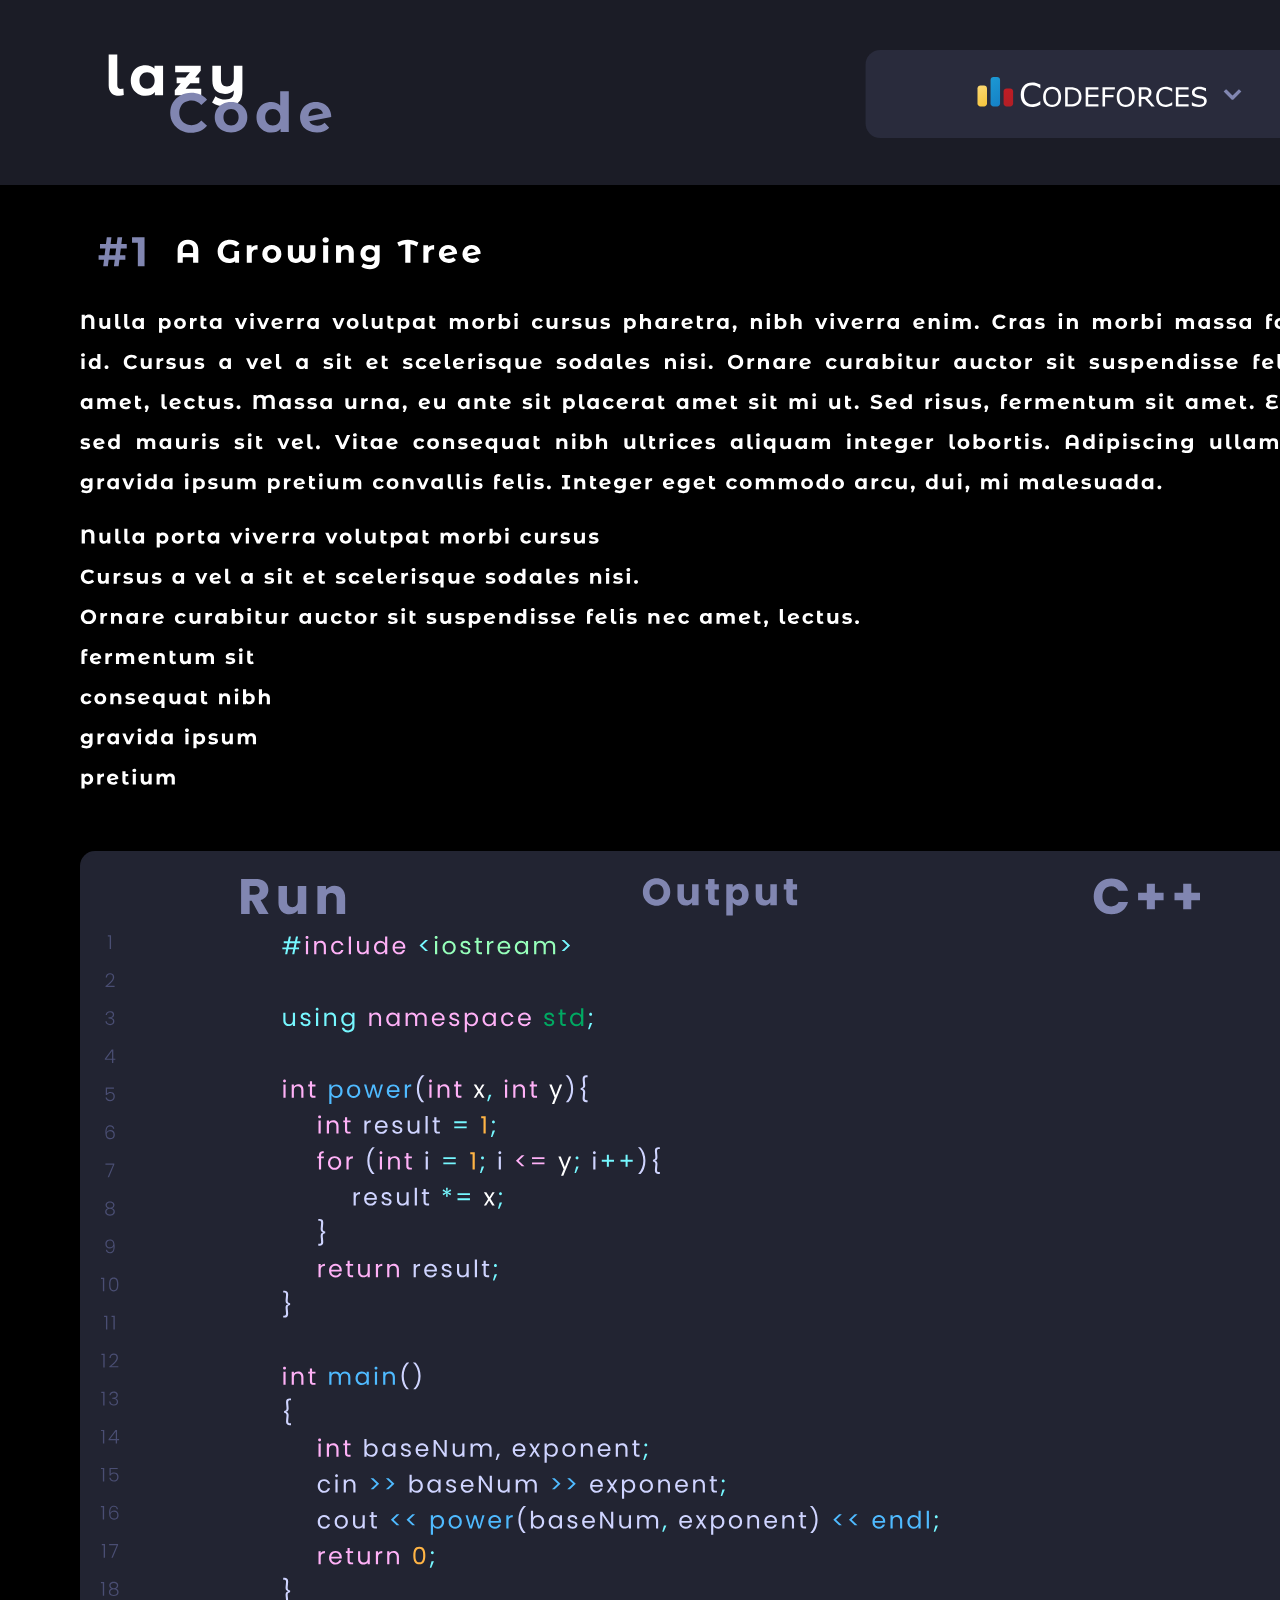
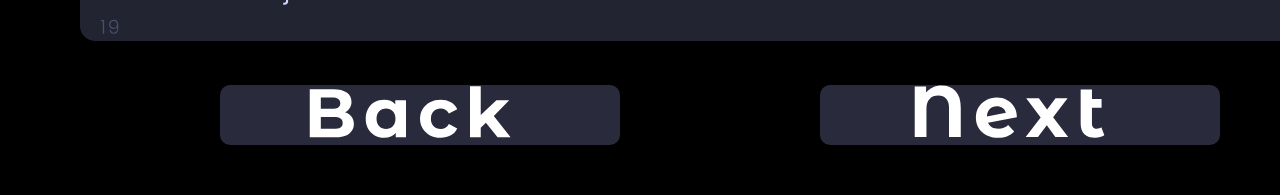
==== index.html @ 6b898abe "Solution page made" ====
<!DOCTYPE html>
<html lang="en">
<head>
    <meta charset="UTF-8">
    <meta http-equiv="X-UA-Compatible" content="IE=edge">
    <meta name="viewport" content="width=device-width, initial-scale=1.0">
    <link rel="stylesheet" href="Styles/index.css">
    <title>lazyCode</title>
</head>
<body>
    <div class="rectangle11">
        <svg class="logo" width="243" height="86" viewBox="0 0 243 86" fill="none" xmlns="http://www.w3.org/2000/svg">
            <path d="M11.9 45.48C8.26 45.48 5.42 44.52 3.38 42.6C1.34 40.64 0.32 37.88 0.32 34.32V0.479997H9.68V33.78C9.68 35.14 10.02 36.2 10.7 36.96C11.42 37.68 12.42 38.04 13.7 38.04C14.18 38.04 14.66 37.98 15.14 37.86C15.66 37.74 16.06 37.6 16.34 37.44L16.76 44.7C15.2 45.22 13.58 45.48 11.9 45.48ZM59.5292 12.72V45H50.5892V41.28C48.2692 44.08 44.9092 45.48 40.5092 45.48C37.4692 45.48 34.7092 44.8 32.2292 43.44C29.7892 42.08 27.8692 40.14 26.4692 37.62C25.0692 35.1 24.3692 32.18 24.3692 28.86C24.3692 25.54 25.0692 22.62 26.4692 20.1C27.8692 17.58 29.7892 15.64 32.2292 14.28C34.7092 12.92 37.4692 12.24 40.5092 12.24C44.6292 12.24 47.8492 13.54 50.1692 16.14V12.72H59.5292ZM42.1292 37.8C44.4892 37.8 46.4492 37 48.0092 35.4C49.5692 33.76 50.3492 31.58 50.3492 28.86C50.3492 26.14 49.5692 23.98 48.0092 22.38C46.4492 20.74 44.4892 19.92 42.1292 19.92C39.7292 19.92 37.7492 20.74 36.1892 22.38C34.6292 23.98 33.8492 26.14 33.8492 28.86C33.8492 31.58 34.6292 33.76 36.1892 35.4C37.7492 37 39.7292 37.8 42.1292 37.8ZM101.075 37.8V45H72.275V39.36L78.695 31.8H74.315V25.56H83.975L88.715 19.92H72.695V12.72H100.535V18.36L94.415 25.62H98.975V31.86H89.135L84.095 37.8H101.075ZM145.879 12.72V39.6C145.879 45.52 144.379 49.92 141.379 52.8C138.379 55.68 134.019 57.12 128.299 57.12C125.259 57.12 122.379 56.74 119.659 55.98C116.979 55.22 114.719 54.12 112.879 52.68L116.599 45.96C117.959 47.08 119.619 47.96 121.579 48.6C123.539 49.24 125.519 49.56 127.519 49.56C130.639 49.56 132.919 48.84 134.359 47.4C135.799 45.96 136.519 43.76 136.519 40.8V39.72C135.319 40.92 133.899 41.84 132.259 42.48C130.619 43.12 128.859 43.44 126.979 43.44C122.739 43.44 119.379 42.24 116.899 39.84C114.419 37.4 113.179 33.76 113.179 28.92V12.72H122.539V27.54C122.539 32.78 124.719 35.4 129.079 35.4C131.319 35.4 133.119 34.68 134.479 33.24C135.839 31.76 136.519 29.58 136.519 26.7V12.72H145.879Z" fill="white"/>
            <path d="M90.0566 85.72C85.7766 85.72 81.8966 84.8 78.4166 82.96C74.9766 81.08 72.2566 78.5 70.2566 75.22C68.2966 71.9 67.3166 68.16 67.3166 64C67.3166 59.84 68.2966 56.12 70.2566 52.84C72.2566 49.52 74.9766 46.94 78.4166 45.1C81.8966 43.22 85.7966 42.28 90.1166 42.28C93.7566 42.28 97.0366 42.92 99.9566 44.2C102.917 45.48 105.397 47.32 107.397 49.72L101.157 55.48C98.3166 52.2 94.7966 50.56 90.5966 50.56C87.9966 50.56 85.6766 51.14 83.6366 52.3C81.5966 53.42 79.9966 55 78.8366 57.04C77.7166 59.08 77.1566 61.4 77.1566 64C77.1566 66.6 77.7166 68.92 78.8366 70.96C79.9966 73 81.5966 74.6 83.6366 75.76C85.6766 76.88 87.9966 77.44 90.5966 77.44C94.7966 77.44 98.3166 75.78 101.157 72.46L107.397 78.22C105.397 80.66 102.917 82.52 99.9566 83.8C96.9966 85.08 93.6966 85.72 90.0566 85.72ZM133.547 85.48C130.147 85.48 127.087 84.78 124.367 83.38C121.687 81.94 119.587 79.96 118.067 77.44C116.547 74.92 115.787 72.06 115.787 68.86C115.787 65.66 116.547 62.8 118.067 60.28C119.587 57.76 121.687 55.8 124.367 54.4C127.087 52.96 130.147 52.24 133.547 52.24C136.947 52.24 139.987 52.96 142.667 54.4C145.347 55.8 147.447 57.76 148.967 60.28C150.487 62.8 151.247 65.66 151.247 68.86C151.247 72.06 150.487 74.92 148.967 77.44C147.447 79.96 145.347 81.94 142.667 83.38C139.987 84.78 136.947 85.48 133.547 85.48ZM133.547 77.8C135.947 77.8 137.907 77 139.427 75.4C140.987 73.76 141.767 71.58 141.767 68.86C141.767 66.14 140.987 63.98 139.427 62.38C137.907 60.74 135.947 59.92 133.547 59.92C131.147 59.92 129.167 60.74 127.607 62.38C126.047 63.98 125.267 66.14 125.267 68.86C125.267 71.58 126.047 73.76 127.607 75.4C129.167 77 131.147 77.8 133.547 77.8ZM196.384 40.48V85H187.444V81.28C185.124 84.08 181.764 85.48 177.364 85.48C174.324 85.48 171.564 84.8 169.084 83.44C166.644 82.08 164.724 80.14 163.324 77.62C161.924 75.1 161.224 72.18 161.224 68.86C161.224 65.54 161.924 62.62 163.324 60.1C164.724 57.58 166.644 55.64 169.084 54.28C171.564 52.92 174.324 52.24 177.364 52.24C181.484 52.24 184.704 53.54 187.024 56.14V40.48H196.384ZM178.984 77.8C181.344 77.8 183.304 77 184.864 75.4C186.424 73.76 187.204 71.58 187.204 68.86C187.204 66.14 186.424 63.98 184.864 62.38C183.304 60.74 181.344 59.92 178.984 59.92C176.584 59.92 174.604 60.74 173.044 62.38C171.484 63.98 170.704 66.14 170.704 68.86C170.704 71.58 171.484 73.76 173.044 75.4C174.604 77 176.584 77.8 178.984 77.8ZM227.307 77.98C228.987 77.98 230.467 77.74 231.747 77.26C233.067 76.74 234.287 75.94 235.407 74.86L240.387 80.26C237.347 83.74 232.907 85.48 227.067 85.48C223.427 85.48 220.207 84.78 217.407 83.38C214.607 81.94 212.447 79.96 210.927 77.44C209.407 74.92 208.647 72.06 208.647 68.86C208.647 65.7 209.387 62.86 210.867 60.34C212.387 57.78 214.447 55.8 217.047 54.4C219.687 52.96 222.647 52.24 225.927 52.24C229.007 52.24 231.807 52.9 234.327 54.22C236.847 55.5 238.847 57.38 240.327 59.86C241.847 62.3 242.607 65.2 242.607 68.56L218.727 73.18C219.407 74.78 220.467 75.98 221.907 76.78C223.387 77.58 225.187 77.98 227.307 77.98ZM225.927 59.32C223.567 59.32 221.647 60.08 220.167 61.6C218.687 63.12 217.907 65.22 217.827 67.9L233.547 64.84C233.107 63.16 232.207 61.82 230.847 60.82C229.487 59.82 227.847 59.32 225.927 59.32Z" fill="#8186B1"/>
            </svg>

        <svg class="btn" width="500" height="90" viewBox="0 0 500 90" fill="none" xmlns="http://www.w3.org/2000/svg">
            <rect width="500" height="90" rx="15" fill="#292B3C"/>
            </svg>

 <div class="GROUP24">
    <svg class="group24" width="308" height="35" viewBox="0 0 308 35" fill="none" xmlns="http://www.w3.org/2000/svg">
        <path d="M0 13.307C0 11.4017 1.5446 9.85706 3.44997 9.85706H7.63922C9.54458 9.85706 11.0892 11.4017 11.0892 13.307V31.0497C11.0892 32.9551 9.54458 34.4997 7.63922 34.4997H3.44997C1.5446 34.4997 0 32.9551 0 31.0497V13.307Z" fill="url(#paint0_linear)"/>
        <path d="M15.2291 3.44997C15.2291 1.5446 16.7737 0 18.6791 0H22.8683C24.7737 0 26.3183 1.5446 26.3183 3.44997V31.0497C26.3183 32.9551 24.7737 34.4997 22.8683 34.4997H18.6791C16.7737 34.4997 15.2291 32.9551 15.2291 31.0497V3.44997Z" fill="url(#paint1_linear)"/>
        <path d="M30.4583 17.0034C30.4583 15.0981 32.0029 13.5535 33.9082 13.5535H38.0975C40.0028 13.5535 41.5474 15.0981 41.5474 17.0034V31.0497C41.5474 32.9551 40.0028 34.4997 38.0975 34.4997H33.9082C32.0029 34.4997 30.4583 32.9551 30.4583 31.0497V17.0034Z" fill="url(#paint2_linear)"/>
        <path d="M73.3152 32.4984C72.6358 32.7949 72.0181 33.0728 71.4622 33.3323C70.9187 33.5917 70.2022 33.8635 69.3127 34.1476C68.5592 34.3823 67.7377 34.58 66.8482 34.7406C65.9711 34.9135 65.0014 35 63.939 35C61.9377 35 60.1156 34.722 58.4726 34.1661C56.842 33.5979 55.4213 32.7146 54.2107 31.5163C53.0248 30.3427 52.0983 28.8542 51.4312 27.0506C50.7641 25.2346 50.4305 23.1284 50.4305 20.7318C50.4305 18.4588 50.7517 16.4266 51.3941 14.6354C52.0365 12.8441 52.963 11.3309 54.1736 10.0955C55.3472 8.89723 56.7617 7.98308 58.417 7.35306C60.0847 6.72303 61.9316 6.40802 63.9575 6.40802C65.4399 6.40802 66.9162 6.58714 68.3862 6.94539C69.8686 7.30364 71.5116 7.93367 73.3152 8.83546V13.19H73.0373C71.5178 11.9176 70.0107 10.9911 68.5159 10.4105C67.0212 9.82991 65.4214 9.53961 63.7166 9.53961C62.3207 9.53961 61.0606 9.76815 59.9365 10.2252C58.8247 10.6699 57.8302 11.3679 56.9531 12.3191C56.1008 13.2456 55.4337 14.4192 54.9519 15.8398C54.4825 17.2481 54.2477 18.8788 54.2477 20.7318C54.2477 22.6713 54.5072 24.339 55.026 25.7349C55.5572 27.1309 56.2366 28.2674 57.0643 29.1445C57.9291 30.0586 58.9359 30.738 60.0847 31.1828C61.2459 31.6151 62.4689 31.8313 63.7537 31.8313C65.5202 31.8313 67.1756 31.5287 68.7198 30.9233C70.2639 30.318 71.7093 29.4101 73.0558 28.1994H73.3152V32.4984Z" fill="white"/>
        <path d="M94.6585 14.5175C95.5783 15.5282 96.2808 16.7663 96.7659 18.2319C97.2612 19.6975 97.5088 21.3601 97.5088 23.2199C97.5088 25.0796 97.2561 26.7473 96.7508 28.223C96.2555 29.6886 95.5581 30.9116 94.6585 31.892C93.7287 32.9128 92.627 33.681 91.3534 34.1964C90.09 34.7119 88.6447 34.9697 87.0174 34.9697C85.4305 34.9697 83.9852 34.7069 82.6813 34.1813C81.3876 33.6557 80.2859 32.8926 79.3763 31.892C78.4666 30.8913 77.7641 29.6633 77.2689 28.2078C76.7837 26.7524 76.5411 25.0897 76.5411 23.2199C76.5411 21.3803 76.7837 19.7329 77.2689 18.2774C77.754 16.8118 78.4615 15.5585 79.3914 14.5175C80.2809 13.5269 81.3826 12.7689 82.6965 12.2433C84.0206 11.7177 85.4609 11.4549 87.0174 11.4549C88.6346 11.4549 90.085 11.7228 91.3686 12.2585C92.6623 12.7841 93.759 13.5371 94.6585 14.5175ZM94.3856 23.2199C94.3856 20.2888 93.7287 18.0298 92.4147 16.4429C91.1008 14.846 89.3067 14.0475 87.0326 14.0475C84.7382 14.0475 82.934 14.846 81.6201 16.4429C80.3162 18.0298 79.6643 20.2888 79.6643 23.2199C79.6643 26.1813 80.3314 28.4504 81.6656 30.0272C82.9997 31.5938 84.7887 32.3771 87.0326 32.3771C89.2764 32.3771 91.0603 31.5938 92.3844 30.0272C93.7186 28.4504 94.3856 26.1813 94.3856 23.2199Z" fill="white"/>
        <path d="M121.342 23.235C121.342 25.2868 120.892 27.1466 119.993 28.8143C119.103 30.482 117.916 31.7757 116.43 32.6955C115.399 33.3323 114.247 33.7921 112.973 34.0752C111.71 34.3582 110.042 34.4997 107.97 34.4997H102.269V11.9249H107.909C110.113 11.9249 111.861 12.0867 113.155 12.4101C114.459 12.7234 115.56 13.158 116.46 13.7139C117.996 14.6741 119.194 15.9527 120.053 17.5497C120.912 19.1466 121.342 21.0417 121.342 23.235ZM118.204 23.1896C118.204 21.4208 117.895 19.9299 117.279 18.7171C116.662 17.5042 115.742 16.549 114.519 15.8516C113.63 15.3463 112.685 14.9976 111.684 14.8055C110.684 14.6034 109.486 14.5023 108.091 14.5023H105.271V31.9223H108.091C109.537 31.9223 110.795 31.8162 111.866 31.6039C112.948 31.3917 113.938 30.9975 114.838 30.4214C115.96 29.7037 116.799 28.7587 117.355 27.5862C117.921 26.4138 118.204 24.9482 118.204 23.1896Z" fill="white"/>
        <path d="M141.066 34.4997H126.193V11.9249H141.066V14.5933H129.195V20.779H141.066V23.4473H129.195V31.8313H141.066V34.4997Z" fill="white"/>
        <path d="M160.26 14.5933H148.844V20.9609H158.653V23.6292H148.844V34.4997H145.842V11.9249H160.26V14.5933Z" fill="white"/>
        <path d="M180.53 14.5175C181.45 15.5282 182.153 16.7663 182.638 18.2319C183.133 19.6975 183.381 21.3601 183.381 23.2199C183.381 25.0796 183.128 26.7473 182.623 28.223C182.127 29.6886 181.43 30.9116 180.53 31.892C179.601 32.9128 178.499 33.681 177.225 34.1964C175.962 34.7119 174.517 34.9697 172.889 34.9697C171.302 34.9697 169.857 34.7069 168.553 34.1813C167.259 33.6557 166.158 32.8926 165.248 31.892C164.338 30.8913 163.636 29.6633 163.141 28.2078C162.656 26.7524 162.413 25.0897 162.413 23.2199C162.413 21.3803 162.656 19.7329 163.141 18.2774C163.626 16.8118 164.333 15.5585 165.263 14.5175C166.153 13.5269 167.254 12.7689 168.568 12.2433C169.892 11.7177 171.333 11.4549 172.889 11.4549C174.506 11.4549 175.957 11.7228 177.24 12.2585C178.534 12.7841 179.631 13.5371 180.53 14.5175ZM180.258 23.2199C180.258 20.2888 179.601 18.0298 178.287 16.4429C176.973 14.846 175.179 14.0475 172.904 14.0475C170.61 14.0475 168.806 14.846 167.492 16.4429C166.188 18.0298 165.536 20.2888 165.536 23.2199C165.536 26.1813 166.203 28.4504 167.537 30.0272C168.872 31.5938 170.661 32.3771 172.904 32.3771C175.148 32.3771 176.932 31.5938 178.256 30.0272C179.59 28.4504 180.258 26.1813 180.258 23.2199Z" fill="white"/>
        <path d="M206.82 34.4997H202.923L195.373 25.5244H191.143V34.4997H188.141V11.9249H194.463C195.828 11.9249 196.965 12.0159 197.875 12.1978C198.784 12.3697 199.603 12.683 200.331 13.1378C201.149 13.6533 201.786 14.3052 202.241 15.0936C202.706 15.8719 202.938 16.8624 202.938 18.0651C202.938 19.6924 202.529 21.0569 201.71 22.1586C200.892 23.2502 199.765 24.0739 198.329 24.6299L206.82 34.4997ZM199.8 18.2774C199.8 17.6305 199.684 17.0595 199.451 16.5642C199.229 16.0588 198.855 15.6343 198.329 15.2907C197.895 14.9976 197.379 14.7954 196.783 14.6842C196.187 14.563 195.484 14.5023 194.676 14.5023H191.143V23.0228H194.175C195.125 23.0228 195.954 22.9419 196.662 22.7802C197.369 22.6084 197.971 22.2951 198.466 21.8402C198.921 21.4157 199.254 20.9306 199.466 20.3848C199.689 19.8289 199.8 19.1264 199.8 18.2774Z" fill="white"/>
        <path d="M227.166 32.8623C226.61 33.1048 226.104 33.3323 225.65 33.5445C225.205 33.7568 224.619 33.9791 223.891 34.2116C223.274 34.4036 222.602 34.5654 221.874 34.6968C221.157 34.8383 220.363 34.909 219.494 34.909C217.857 34.909 216.366 34.6816 215.022 34.2268C213.688 33.7618 212.525 33.0392 211.535 32.0587C210.564 31.0985 209.806 29.8806 209.26 28.4049C208.715 26.9192 208.442 25.1959 208.442 23.235C208.442 21.3753 208.705 19.7126 209.23 18.2471C209.756 16.7815 210.514 15.5434 211.504 14.5326C212.465 13.5522 213.622 12.8043 214.976 12.2888C216.341 11.7733 217.852 11.5156 219.509 11.5156C220.722 11.5156 221.93 11.6621 223.133 11.9553C224.346 12.2484 225.69 12.7638 227.166 13.5017V17.0645H226.938C225.695 16.0235 224.462 15.2654 223.239 14.7904C222.016 14.3153 220.707 14.0778 219.312 14.0778C218.17 14.0778 217.139 14.2648 216.219 14.6388C215.31 15.0026 214.496 15.5737 213.778 16.3519C213.081 17.11 212.535 18.0702 212.141 19.2325C211.757 20.3848 211.565 21.7189 211.565 23.235C211.565 24.8219 211.777 26.1864 212.202 27.3285C212.636 28.4706 213.192 29.4005 213.869 30.1181C214.577 30.8661 215.401 31.422 216.341 31.7858C217.291 32.1396 218.291 32.3165 219.343 32.3165C220.788 32.3165 222.142 32.0688 223.406 31.5736C224.669 31.0783 225.852 30.3354 226.953 29.3449H227.166V32.8623Z" fill="white"/>
        <path d="M246.284 34.4997H231.411V11.9249H246.284V14.5933H234.413V20.779H246.284V23.4473H234.413V31.8313H246.284V34.4997Z" fill="white"/>
        <path d="M267.464 28.0562C267.464 28.9356 267.256 29.8048 266.842 30.6639C266.438 31.5231 265.867 32.2508 265.129 32.8471C264.32 33.494 263.375 33.9993 262.294 34.3632C261.222 34.7271 259.929 34.909 258.412 34.909C256.785 34.909 255.32 34.7574 254.016 34.4542C252.722 34.151 251.403 33.7012 250.059 33.1048V29.3449H250.271C251.413 30.295 252.732 31.0278 254.228 31.5433C255.724 32.0587 257.129 32.3165 258.443 32.3165C260.303 32.3165 261.748 31.9678 262.779 31.2704C263.82 30.573 264.34 29.6431 264.34 28.4807C264.34 27.4801 264.093 26.7423 263.598 26.2672C263.112 25.7922 262.369 25.4233 261.369 25.1605C260.611 24.9583 259.787 24.7916 258.898 24.6602C258.018 24.5288 257.083 24.362 256.093 24.1599C254.092 23.7354 252.606 23.0127 251.635 21.9918C250.675 20.9609 250.195 19.6217 250.195 17.9742C250.195 16.0841 250.994 14.5377 252.591 13.3349C254.188 12.122 256.214 11.5156 258.67 11.5156C260.257 11.5156 261.712 11.6672 263.037 11.9704C264.361 12.2736 265.533 12.6476 266.554 13.0923V16.64H266.342C265.483 15.9123 264.35 15.3109 262.946 14.8358C261.551 14.3507 260.121 14.1081 258.655 14.1081C257.048 14.1081 255.754 14.4417 254.774 15.1087C253.803 15.7758 253.318 16.635 253.318 17.6861C253.318 18.6261 253.561 19.3639 254.046 19.8996C254.531 20.4353 255.385 20.8447 256.608 21.1277C257.255 21.2692 258.175 21.441 259.368 21.6431C260.56 21.8453 261.571 22.0525 262.4 22.2647C264.078 22.7095 265.341 23.3816 266.19 24.2811C267.039 25.1807 267.464 26.4391 267.464 28.0562Z" fill="white"/>
        <path d="M290 17L297.5 24.5L305 17" stroke="#8186B1" stroke-width="4" stroke-linecap="square" stroke-linejoin="round"/>
        <defs>
        <linearGradient id="paint0_linear" x1="0" y1="9.85706" x2="13.0769" y2="33.3954" gradientUnits="userSpaceOnUse">
        <stop stop-color="#FCD975"/>
        <stop offset="1" stop-color="#F5C43B"/>
        </linearGradient>
        <linearGradient id="paint1_linear" x1="15.2291" y1="0" x2="36.128" y2="26.8699" gradientUnits="userSpaceOnUse">
        <stop stop-color="#1C99D4"/>
        <stop offset="1" stop-color="#1580C5"/>
        </linearGradient>
        <linearGradient id="paint2_linear" x1="30.4583" y1="13.5535" x2="40.568" y2="34.9622" gradientUnits="userSpaceOnUse">
        <stop stop-color="#C21C24"/>
        <stop offset="1" stop-color="#B01F26"/>
        </linearGradient>
        </defs>
        </svg>
 </div>           
       
 </div>
 <div class="GROUP4">
    <svg class="group4" width="450" height="38" viewBox="0 0 450 38" fill="none" xmlns="http://www.w3.org/2000/svg">
        <path d="M24.12 21.895H29.97V26.8H23.535L22.635 34H17.55L18.45 26.8H11.835L10.935 34H5.895L6.795 26.8H0.9V21.895H7.38L8.325 14.605H2.43V9.7H8.91L9.81 2.5H14.85L13.95 9.7H20.565L21.465 2.5H26.505L25.605 9.7H31.455L31.5 14.605H25.02L24.12 21.895ZM19.035 21.895L19.98 14.605H13.365L12.42 21.895H19.035ZM50.7927 2.5V34H43.5027V8.35H37.2027V2.5H50.7927Z" fill="#8186B1"/>
        <path d="M97.93 5.08C100.193 5.08 102.165 5.52333 103.845 6.41C105.525 7.29667 106.832 8.60333 107.765 10.33C108.698 12.0567 109.165 14.145 109.165 16.595V30H103.495V24.12H92.295V30H86.695V16.595C86.695 14.145 87.1617 12.0567 88.095 10.33C89.0283 8.60333 90.335 7.29667 92.015 6.41C93.695 5.52333 95.6667 5.08 97.93 5.08ZM103.495 19.57V16.07C103.495 14.04 102.993 12.5117 101.99 11.485C100.987 10.435 99.6217 9.91 97.895 9.91C96.145 9.91 94.7683 10.435 93.765 11.485C92.785 12.5117 92.295 14.04 92.295 16.07V19.57H103.495ZM148.229 17.365H153.409V30H149.139V28.53C147.435 29.79 145.242 30.42 142.559 30.42C140.295 30.42 138.219 29.93 136.329 28.95C134.439 27.97 132.934 26.5467 131.814 24.68C130.694 22.79 130.134 20.55 130.134 17.96C130.134 15.4633 130.705 13.2467 131.849 11.31C133.015 9.35 134.625 7.82167 136.679 6.725C138.732 5.62833 141.042 5.08 143.609 5.08C145.755 5.08 147.704 5.44167 149.454 6.165C151.204 6.88833 152.674 7.93833 153.864 9.315L150.224 12.675C148.474 10.8317 146.362 9.91 143.889 9.91C142.325 9.91 140.937 10.2483 139.724 10.925C138.51 11.5783 137.565 12.5117 136.889 13.725C136.212 14.9383 135.874 16.3383 135.874 17.925C135.874 19.5817 136.2 20.9933 136.854 22.16C137.53 23.3267 138.429 24.2133 139.549 24.82C140.669 25.4033 141.894 25.695 143.224 25.695C145.207 25.695 146.875 25.135 148.229 24.015V17.365ZM167.006 13.655C167.659 12.745 168.534 12.0567 169.631 11.59C170.751 11.1233 172.034 10.89 173.481 10.89V15.93C172.874 15.8833 172.466 15.86 172.256 15.86C170.692 15.86 169.467 16.3033 168.581 17.19C167.694 18.0533 167.251 19.36 167.251 21.11V30H161.791V11.17H167.006V13.655ZM189.016 30.28C187.033 30.28 185.248 29.8717 183.661 29.055C182.098 28.215 180.873 27.06 179.986 25.59C179.099 24.12 178.656 22.4517 178.656 20.585C178.656 18.7183 179.099 17.05 179.986 15.58C180.873 14.11 182.098 12.9667 183.661 12.15C185.248 11.31 187.033 10.89 189.016 10.89C190.999 10.89 192.773 11.31 194.336 12.15C195.899 12.9667 197.124 14.11 198.011 15.58C198.898 17.05 199.341 18.7183 199.341 20.585C199.341 22.4517 198.898 24.12 198.011 25.59C197.124 27.06 195.899 28.215 194.336 29.055C192.773 29.8717 190.999 30.28 189.016 30.28ZM189.016 25.8C190.416 25.8 191.559 25.3333 192.446 24.4C193.356 23.4433 193.811 22.1717 193.811 20.585C193.811 18.9983 193.356 17.7383 192.446 16.805C191.559 15.8483 190.416 15.37 189.016 15.37C187.616 15.37 186.461 15.8483 185.551 16.805C184.641 17.7383 184.186 18.9983 184.186 20.585C184.186 22.1717 184.641 23.4433 185.551 24.4C186.461 25.3333 187.616 25.8 189.016 25.8ZM236.276 11.17V21.565C236.276 24.3417 235.517 26.4883 234.001 28.005C232.484 29.5217 230.326 30.28 227.526 30.28C226.172 30.28 224.971 30.07 223.921 29.65C222.894 29.23 222.031 28.5533 221.331 27.62C220.631 28.5533 219.767 29.23 218.741 29.65C217.714 30.07 216.501 30.28 215.101 30.28C212.277 30.28 210.119 29.5217 208.626 28.005C207.132 26.4883 206.386 24.3417 206.386 21.565V11.17H211.846V21.145C211.846 22.7083 212.114 23.8633 212.651 24.61C213.187 25.3333 214.027 25.695 215.171 25.695C216.337 25.695 217.201 25.3217 217.761 24.575C218.321 23.8283 218.601 22.685 218.601 21.145V11.17H224.061V21.145C224.061 22.685 224.341 23.8283 224.901 24.575C225.461 25.3217 226.324 25.695 227.491 25.695C228.634 25.695 229.474 25.3333 230.011 24.61C230.547 23.8633 230.816 22.7083 230.816 21.145V11.17H236.276ZM244.683 11.17H250.143V30H244.683V11.17ZM247.413 8.545C246.41 8.545 245.593 8.25333 244.963 7.67C244.333 7.08667 244.018 6.36333 244.018 5.5C244.018 4.63666 244.333 3.91333 244.963 3.33C245.593 2.74666 246.41 2.455 247.413 2.455C248.416 2.455 249.233 2.735 249.863 3.295C250.493 3.855 250.808 4.555 250.808 5.395C250.808 6.305 250.493 7.06333 249.863 7.67C249.233 8.25333 248.416 8.545 247.413 8.545ZM270.155 10.89C272.489 10.89 274.367 11.59 275.79 12.99C277.237 14.39 277.96 16.4667 277.96 19.22V30H272.5V20.06C272.5 18.5667 272.174 17.4583 271.52 16.735C270.867 15.9883 269.922 15.615 268.685 15.615C267.309 15.615 266.212 16.0467 265.395 16.91C264.579 17.75 264.17 19.01 264.17 20.69V30H258.71V11.17H263.925V13.375C264.649 12.5817 265.547 11.975 266.62 11.555C267.694 11.1117 268.872 10.89 270.155 10.89ZM306.04 11.17V26.85C306.04 30.3033 305.141 32.87 303.345 34.55C301.548 36.23 298.923 37.07 295.47 37.07C293.65 37.07 291.923 36.8483 290.29 36.405C288.656 35.9617 287.303 35.32 286.23 34.48L288.4 30.56C289.193 31.2133 290.196 31.7267 291.41 32.1C292.623 32.4967 293.836 32.695 295.05 32.695C296.94 32.695 298.328 32.2633 299.215 31.4C300.125 30.56 300.58 29.2767 300.58 27.55V26.745C299.156 28.3083 297.173 29.09 294.63 29.09C292.903 29.09 291.316 28.7167 289.87 27.97C288.446 27.2 287.315 26.1267 286.475 24.75C285.635 23.3733 285.215 21.7867 285.215 19.99C285.215 18.1933 285.635 16.6067 286.475 15.23C287.315 13.8533 288.446 12.7917 289.87 12.045C291.316 11.275 292.903 10.89 294.63 10.89C297.36 10.89 299.436 11.7883 300.86 13.585V11.17H306.04ZM295.715 24.61C297.161 24.61 298.34 24.19 299.25 23.35C300.183 22.4867 300.65 21.3667 300.65 19.99C300.65 18.6133 300.183 17.505 299.25 16.665C298.34 15.8017 297.161 15.37 295.715 15.37C294.268 15.37 293.078 15.8017 292.145 16.665C291.211 17.505 290.745 18.6133 290.745 19.99C290.745 21.3667 291.211 22.4867 292.145 23.35C293.078 24.19 294.268 24.61 295.715 24.61ZM346.269 12.36C344.169 11.1467 341.917 10.365 339.514 10.015V30H333.844V10.015C331.44 10.365 329.177 11.1467 327.054 12.36L325.129 8.125C326.809 7.12167 328.629 6.36333 330.589 5.85C332.549 5.33667 334.567 5.08 336.644 5.08C338.744 5.08 340.774 5.33667 342.734 5.85C344.717 6.36333 346.537 7.12167 348.194 8.125L346.269 12.36ZM358.726 13.655C359.38 12.745 360.255 12.0567 361.351 11.59C362.471 11.1233 363.755 10.89 365.201 10.89V15.93C364.595 15.8833 364.186 15.86 363.976 15.86C362.413 15.86 361.188 16.3033 360.301 17.19C359.415 18.0533 358.971 19.36 358.971 21.11V30H353.511V11.17H358.726V13.655ZM381.262 25.905C382.242 25.905 383.105 25.765 383.852 25.485C384.622 25.1817 385.334 24.715 385.987 24.085L388.892 27.235C387.119 29.265 384.529 30.28 381.122 30.28C378.999 30.28 377.12 29.8717 375.487 29.055C373.854 28.215 372.594 27.06 371.707 25.59C370.82 24.12 370.377 22.4517 370.377 20.585C370.377 18.7417 370.809 17.085 371.672 15.615C372.559 14.1217 373.76 12.9667 375.277 12.15C376.817 11.31 378.544 10.89 380.457 10.89C382.254 10.89 383.887 11.275 385.357 12.045C386.827 12.7917 387.994 13.8883 388.857 15.335C389.744 16.7583 390.187 18.45 390.187 20.41L376.257 23.105C376.654 24.0383 377.272 24.7383 378.112 25.205C378.975 25.6717 380.025 25.905 381.262 25.905ZM380.457 15.02C379.08 15.02 377.96 15.4633 377.097 16.35C376.234 17.2367 375.779 18.4617 375.732 20.025L384.902 18.24C384.645 17.26 384.12 16.4783 383.327 15.895C382.534 15.3117 381.577 15.02 380.457 15.02ZM406.842 25.905C407.822 25.905 408.685 25.765 409.432 25.485C410.202 25.1817 410.914 24.715 411.567 24.085L414.472 27.235C412.699 29.265 410.109 30.28 406.702 30.28C404.579 30.28 402.7 29.8717 401.067 29.055C399.434 28.215 398.174 27.06 397.287 25.59C396.4 24.12 395.957 22.4517 395.957 20.585C395.957 18.7417 396.389 17.085 397.252 15.615C398.139 14.1217 399.34 12.9667 400.857 12.15C402.397 11.31 404.124 10.89 406.037 10.89C407.834 10.89 409.467 11.275 410.937 12.045C412.407 12.7917 413.574 13.8883 414.437 15.335C415.324 16.7583 415.767 18.45 415.767 20.41L401.837 23.105C402.234 24.0383 402.852 24.7383 403.692 25.205C404.555 25.6717 405.605 25.905 406.842 25.905ZM406.037 15.02C404.66 15.02 403.54 15.4633 402.677 16.35C401.814 17.2367 401.359 18.4617 401.312 20.025L410.482 18.24C410.225 17.26 409.7 16.4783 408.907 15.895C408.114 15.3117 407.157 15.02 406.037 15.02Z" fill="white"/>
        </svg>
    
</div>
<br><br>
<div class="TEXT1">
    <svg class="text1" width="1278" height="181" viewBox="0 0 1278 181" fill="none" xmlns="http://www.w3.org/2000/svg">
        <path d="M9.08 1.76C10.7467 1.76 12.0467 2.28667 12.98 3.34C13.9133 4.38 14.38 5.86667 14.38 7.8V16H11.14V7.9C11.14 6.78 10.8733 5.94 10.34 5.38C9.82 4.80667 9.09333 4.52 8.16 4.52C7.17333 4.52 6.38 4.82667 5.78 5.44C5.19333 6.04 4.9 6.93333 4.9 8.12V16H1.66V2H4.8V3.7C5.28 3.06 5.88 2.58 6.6 2.26C7.32 1.92667 8.14667 1.76 9.08 1.76ZM30.198 5.24V16H27.238V14.72C26.8246 15.1867 26.3313 15.5467 25.758 15.8C25.1846 16.04 24.5646 16.16 23.898 16.16C22.4846 16.16 21.3646 15.7533 20.538 14.94C19.7113 14.1267 19.298 12.92 19.298 11.32V5.24H22.418V10.86C22.418 12.5933 23.1446 13.46 24.598 13.46C25.3446 13.46 25.9446 13.22 26.398 12.74C26.8513 12.2467 27.078 11.52 27.078 10.56V5.24H30.198ZM38.9484 16.16C37.7351 16.16 36.7884 15.84 36.1084 15.2C35.4284 14.5467 35.0884 13.6267 35.0884 12.44V1.16H38.2084V12.26C38.2084 12.7133 38.3218 13.0667 38.5484 13.32C38.7884 13.56 39.1218 13.68 39.5484 13.68C39.7084 13.68 39.8684 13.66 40.0284 13.62C40.2018 13.58 40.3351 13.5333 40.4284 13.48L40.5684 15.9C40.0484 16.0733 39.5084 16.16 38.9484 16.16ZM47.9602 16.16C46.7468 16.16 45.8002 15.84 45.1202 15.2C44.4402 14.5467 44.1002 13.6267 44.1002 12.44V1.16H47.2202V12.26C47.2202 12.7133 47.3335 13.0667 47.5602 13.32C47.8002 13.56 48.1335 13.68 48.5602 13.68C48.7202 13.68 48.8802 13.66 49.0402 13.62C49.2135 13.58 49.3468 13.5333 49.4402 13.48L49.5802 15.9C49.0602 16.0733 48.5202 16.16 47.9602 16.16ZM63.8366 5.24V16H60.8566V14.76C60.0832 15.6933 58.9632 16.16 57.4966 16.16C56.4832 16.16 55.5632 15.9333 54.7366 15.48C53.9232 15.0267 53.2832 14.38 52.8166 13.54C52.3499 12.7 52.1166 11.7267 52.1166 10.62C52.1166 9.51333 52.3499 8.54 52.8166 7.7C53.2832 6.86 53.9232 6.21333 54.7366 5.76C55.5632 5.30667 56.4832 5.08 57.4966 5.08C58.8699 5.08 59.9432 5.51333 60.7166 6.38V5.24H63.8366ZM58.0366 13.6C58.8232 13.6 59.4766 13.3333 59.9966 12.8C60.5166 12.2533 60.7766 11.5267 60.7766 10.62C60.7766 9.71333 60.5166 8.99333 59.9966 8.46C59.4766 7.91333 58.8232 7.64 58.0366 7.64C57.2366 7.64 56.5766 7.91333 56.0566 8.46C55.5366 8.99333 55.2766 9.71333 55.2766 10.62C55.2766 11.5267 55.5366 12.2533 56.0566 12.8C56.5766 13.3333 57.2366 13.6 58.0366 13.6ZM85.2757 5.08C86.2757 5.08 87.1824 5.31333 87.9957 5.78C88.8224 6.23333 89.4691 6.88 89.9357 7.72C90.4024 8.54667 90.6357 9.51333 90.6357 10.62C90.6357 11.7267 90.4024 12.7 89.9357 13.54C89.4691 14.3667 88.8224 15.0133 87.9957 15.48C87.1824 15.9333 86.2757 16.16 85.2757 16.16C83.9024 16.16 82.8224 15.7267 82.0357 14.86V19.88H78.9157V5.24H81.8957V6.48C82.6691 5.54667 83.7957 5.08 85.2757 5.08ZM84.7357 13.6C85.5357 13.6 86.1891 13.3333 86.6957 12.8C87.2157 12.2533 87.4757 11.5267 87.4757 10.62C87.4757 9.71333 87.2157 8.99333 86.6957 8.46C86.1891 7.91333 85.5357 7.64 84.7357 7.64C83.9357 7.64 83.2757 7.91333 82.7557 8.46C82.2491 8.99333 81.9957 9.71333 81.9957 10.62C81.9957 11.5267 82.2491 12.2533 82.7557 12.8C83.2757 13.3333 83.9357 13.6 84.7357 13.6ZM99.8443 16.16C98.711 16.16 97.691 15.9267 96.7843 15.46C95.891 14.98 95.191 14.32 94.6843 13.48C94.1777 12.64 93.9243 11.6867 93.9243 10.62C93.9243 9.55333 94.1777 8.6 94.6843 7.76C95.191 6.92 95.891 6.26667 96.7843 5.8C97.691 5.32 98.711 5.08 99.8443 5.08C100.978 5.08 101.991 5.32 102.884 5.8C103.778 6.26667 104.478 6.92 104.984 7.76C105.491 8.6 105.744 9.55333 105.744 10.62C105.744 11.6867 105.491 12.64 104.984 13.48C104.478 14.32 103.778 14.98 102.884 15.46C101.991 15.9267 100.978 16.16 99.8443 16.16ZM99.8443 13.6C100.644 13.6 101.298 13.3333 101.804 12.8C102.324 12.2533 102.584 11.5267 102.584 10.62C102.584 9.71333 102.324 8.99333 101.804 8.46C101.298 7.91333 100.644 7.64 99.8443 7.64C99.0443 7.64 98.3843 7.91333 97.8643 8.46C97.3443 8.99333 97.0843 9.71333 97.0843 10.62C97.0843 11.5267 97.3443 12.2533 97.8643 12.8C98.3843 13.3333 99.0443 13.6 99.8443 13.6ZM112.81 6.66C113.183 6.14 113.683 5.74667 114.31 5.48C114.95 5.21333 115.683 5.08 116.51 5.08V7.96C116.163 7.93333 115.93 7.92 115.81 7.92C114.916 7.92 114.216 8.17333 113.71 8.68C113.203 9.17333 112.95 9.92 112.95 10.92V16H109.83V5.24H112.81V6.66ZM126.845 15.48C126.538 15.7067 126.158 15.88 125.705 16C125.265 16.1067 124.805 16.16 124.325 16.16C123.032 16.16 122.038 15.8333 121.345 15.18C120.652 14.5267 120.305 13.5667 120.305 12.3V2.86H123.425V5.48H126.085V7.88H123.425V12.26C123.425 12.7133 123.538 13.0667 123.765 13.32C123.992 13.56 124.318 13.68 124.745 13.68C125.225 13.68 125.652 13.5467 126.025 13.28L126.845 15.48ZM141.195 5.24V16H138.215V14.76C137.442 15.6933 136.322 16.16 134.855 16.16C133.842 16.16 132.922 15.9333 132.095 15.48C131.282 15.0267 130.642 14.38 130.175 13.54C129.708 12.7 129.475 11.7267 129.475 10.62C129.475 9.51333 129.708 8.54 130.175 7.7C130.642 6.86 131.282 6.21333 132.095 5.76C132.922 5.30667 133.842 5.08 134.855 5.08C136.228 5.08 137.302 5.51333 138.075 6.38V5.24H141.195ZM135.395 13.6C136.182 13.6 136.835 13.3333 137.355 12.8C137.875 12.2533 138.135 11.5267 138.135 10.62C138.135 9.71333 137.875 8.99333 137.355 8.46C136.835 7.91333 136.182 7.64 135.395 7.64C134.595 7.64 133.935 7.91333 133.415 8.46C132.895 8.99333 132.635 9.71333 132.635 10.62C132.635 11.5267 132.895 12.2533 133.415 12.8C133.935 13.3333 134.595 13.6 135.395 13.6ZM166.954 5.24L162.414 16H159.194L154.674 5.24H157.894L160.874 12.56L163.954 5.24H166.954ZM170.227 5.24H173.347V16H170.227V5.24ZM171.787 3.74C171.214 3.74 170.747 3.57333 170.387 3.24C170.027 2.90667 169.847 2.49333 169.847 2C169.847 1.50667 170.027 1.09333 170.387 0.76C170.747 0.426666 171.214 0.259999 171.787 0.259999C172.361 0.259999 172.827 0.419999 173.187 0.74C173.547 1.06 173.727 1.46 173.727 1.94C173.727 2.46 173.547 2.89333 173.187 3.24C172.827 3.57333 172.361 3.74 171.787 3.74ZM188.923 5.24L184.383 16H181.163L176.643 5.24H179.863L182.843 12.56L185.923 5.24H188.923ZM197.323 13.66C197.883 13.66 198.376 13.58 198.803 13.42C199.243 13.2467 199.65 12.98 200.023 12.62L201.683 14.42C200.67 15.58 199.19 16.16 197.243 16.16C196.03 16.16 194.956 15.9267 194.023 15.46C193.09 14.98 192.37 14.32 191.863 13.48C191.356 12.64 191.103 11.6867 191.103 10.62C191.103 9.56667 191.35 8.62 191.843 7.78C192.35 6.92667 193.036 6.26667 193.903 5.8C194.783 5.32 195.77 5.08 196.863 5.08C197.89 5.08 198.823 5.3 199.663 5.74C200.503 6.16667 201.17 6.79333 201.663 7.62C202.17 8.43333 202.423 9.4 202.423 10.52L194.463 12.06C194.69 12.5933 195.043 12.9933 195.523 13.26C196.016 13.5267 196.616 13.66 197.323 13.66ZM196.863 7.44C196.076 7.44 195.436 7.69333 194.943 8.2C194.45 8.70667 194.19 9.40667 194.163 10.3L199.403 9.28C199.256 8.72 198.956 8.27333 198.503 7.94C198.05 7.60667 197.503 7.44 196.863 7.44ZM209.5 6.66C209.874 6.14 210.374 5.74667 211 5.48C211.64 5.21333 212.374 5.08 213.2 5.08V7.96C212.854 7.93333 212.62 7.92 212.5 7.92C211.607 7.92 210.907 8.17333 210.4 8.68C209.894 9.17333 209.64 9.92 209.64 10.92V16H206.52V5.24H209.5V6.66ZM220.036 6.66C220.409 6.14 220.909 5.74667 221.536 5.48C222.176 5.21333 222.909 5.08 223.736 5.08V7.96C223.389 7.93333 223.156 7.92 223.036 7.92C222.142 7.92 221.442 8.17333 220.936 8.68C220.429 9.17333 220.176 9.92 220.176 10.92V16H217.056V5.24H220.036V6.66ZM238.413 5.24V16H235.433V14.76C234.66 15.6933 233.54 16.16 232.073 16.16C231.06 16.16 230.14 15.9333 229.313 15.48C228.5 15.0267 227.86 14.38 227.393 13.54C226.926 12.7 226.693 11.7267 226.693 10.62C226.693 9.51333 226.926 8.54 227.393 7.7C227.86 6.86 228.5 6.21333 229.313 5.76C230.14 5.30667 231.06 5.08 232.073 5.08C233.446 5.08 234.52 5.51333 235.293 6.38V5.24H238.413ZM232.613 13.6C233.4 13.6 234.053 13.3333 234.573 12.8C235.093 12.2533 235.353 11.5267 235.353 10.62C235.353 9.71333 235.093 8.99333 234.573 8.46C234.053 7.91333 233.4 7.64 232.613 7.64C231.813 7.64 231.153 7.91333 230.633 8.46C230.113 8.99333 229.853 9.71333 229.853 10.62C229.853 11.5267 230.113 12.2533 230.633 12.8C231.153 13.3333 231.813 13.6 232.613 13.6ZM264.172 5.24L259.632 16H256.412L251.892 5.24H255.112L258.092 12.56L261.172 5.24H264.172ZM272.272 16.16C271.139 16.16 270.119 15.9267 269.212 15.46C268.319 14.98 267.619 14.32 267.112 13.48C266.606 12.64 266.352 11.6867 266.352 10.62C266.352 9.55333 266.606 8.6 267.112 7.76C267.619 6.92 268.319 6.26667 269.212 5.8C270.119 5.32 271.139 5.08 272.272 5.08C273.406 5.08 274.419 5.32 275.312 5.8C276.206 6.26667 276.906 6.92 277.412 7.76C277.919 8.6 278.172 9.55333 278.172 10.62C278.172 11.6867 277.919 12.64 277.412 13.48C276.906 14.32 276.206 14.98 275.312 15.46C274.419 15.9267 273.406 16.16 272.272 16.16ZM272.272 13.6C273.072 13.6 273.726 13.3333 274.232 12.8C274.752 12.2533 275.012 11.5267 275.012 10.62C275.012 9.71333 274.752 8.99333 274.232 8.46C273.726 7.91333 273.072 7.64 272.272 7.64C271.472 7.64 270.812 7.91333 270.292 8.46C269.772 8.99333 269.512 9.71333 269.512 10.62C269.512 11.5267 269.772 12.2533 270.292 12.8C270.812 13.3333 271.472 13.6 272.272 13.6ZM286.118 16.16C284.904 16.16 283.958 15.84 283.278 15.2C282.598 14.5467 282.258 13.6267 282.258 12.44V1.16H285.378V12.26C285.378 12.7133 285.491 13.0667 285.718 13.32C285.958 13.56 286.291 13.68 286.718 13.68C286.878 13.68 287.038 13.66 287.198 13.62C287.371 13.58 287.504 13.5333 287.598 13.48L287.738 15.9C287.218 16.0733 286.678 16.16 286.118 16.16ZM302.11 5.24V16H299.15V14.72C298.736 15.1867 298.243 15.5467 297.67 15.8C297.096 16.04 296.476 16.16 295.81 16.16C294.396 16.16 293.276 15.7533 292.45 14.94C291.623 14.1267 291.21 12.92 291.21 11.32V5.24H294.33V10.86C294.33 12.5933 295.056 13.46 296.51 13.46C297.256 13.46 297.856 13.22 298.31 12.74C298.763 12.2467 298.99 11.52 298.99 10.56V5.24H302.11ZM313.48 15.48C313.173 15.7067 312.793 15.88 312.34 16C311.9 16.1067 311.44 16.16 310.96 16.16C309.667 16.16 308.673 15.8333 307.98 15.18C307.287 14.5267 306.94 13.5667 306.94 12.3V2.86H310.06V5.48H312.72V7.88H310.06V12.26C310.06 12.7133 310.173 13.0667 310.4 13.32C310.627 13.56 310.953 13.68 311.38 13.68C311.86 13.68 312.287 13.5467 312.66 13.28L313.48 15.48ZM323.602 5.08C324.602 5.08 325.509 5.31333 326.322 5.78C327.149 6.23333 327.796 6.88 328.262 7.72C328.729 8.54667 328.962 9.51333 328.962 10.62C328.962 11.7267 328.729 12.7 328.262 13.54C327.796 14.3667 327.149 15.0133 326.322 15.48C325.509 15.9333 324.602 16.16 323.602 16.16C322.229 16.16 321.149 15.7267 320.362 14.86V19.88H317.242V5.24H320.222V6.48C320.996 5.54667 322.122 5.08 323.602 5.08ZM323.062 13.6C323.862 13.6 324.516 13.3333 325.022 12.8C325.542 12.2533 325.802 11.5267 325.802 10.62C325.802 9.71333 325.542 8.99333 325.022 8.46C324.516 7.91333 323.862 7.64 323.062 7.64C322.262 7.64 321.602 7.91333 321.082 8.46C320.576 8.99333 320.322 9.71333 320.322 10.62C320.322 11.5267 320.576 12.2533 321.082 12.8C321.602 13.3333 322.262 13.6 323.062 13.6ZM343.971 5.24V16H340.991V14.76C340.217 15.6933 339.097 16.16 337.631 16.16C336.617 16.16 335.697 15.9333 334.871 15.48C334.057 15.0267 333.417 14.38 332.951 13.54C332.484 12.7 332.251 11.7267 332.251 10.62C332.251 9.51333 332.484 8.54 332.951 7.7C333.417 6.86 334.057 6.21333 334.871 5.76C335.697 5.30667 336.617 5.08 337.631 5.08C339.004 5.08 340.077 5.51333 340.851 6.38V5.24H343.971ZM338.171 13.6C338.957 13.6 339.611 13.3333 340.131 12.8C340.651 12.2533 340.911 11.5267 340.911 10.62C340.911 9.71333 340.651 8.99333 340.131 8.46C339.611 7.91333 338.957 7.64 338.171 7.64C337.371 7.64 336.711 7.91333 336.191 8.46C335.671 8.99333 335.411 9.71333 335.411 10.62C335.411 11.5267 335.671 12.2533 336.191 12.8C336.711 13.3333 337.371 13.6 338.171 13.6ZM355.339 15.48C355.033 15.7067 354.653 15.88 354.199 16C353.759 16.1067 353.299 16.16 352.819 16.16C351.526 16.16 350.533 15.8333 349.839 15.18C349.146 14.5267 348.799 13.5667 348.799 12.3V2.86H351.919V5.48H354.579V7.88H351.919V12.26C351.919 12.7133 352.033 13.0667 352.259 13.32C352.486 13.56 352.813 13.68 353.239 13.68C353.719 13.68 354.146 13.5467 354.519 13.28L355.339 15.48ZM383.072 5.08C384.419 5.08 385.485 5.48 386.272 6.28C387.072 7.06667 387.472 8.25333 387.472 9.84V16H384.352V10.32C384.352 9.46667 384.172 8.83333 383.812 8.42C383.465 7.99333 382.965 7.78 382.312 7.78C381.579 7.78 380.999 8.02 380.572 8.5C380.145 8.96667 379.932 9.66667 379.932 10.6V16H376.812V10.32C376.812 8.62667 376.132 7.78 374.772 7.78C374.052 7.78 373.479 8.02 373.052 8.5C372.625 8.96667 372.412 9.66667 372.412 10.6V16H369.292V5.24H372.272V6.48C372.672 6.02667 373.159 5.68 373.732 5.44C374.319 5.2 374.959 5.08 375.652 5.08C376.412 5.08 377.099 5.23333 377.712 5.54C378.325 5.83333 378.819 6.26667 379.192 6.84C379.632 6.28 380.185 5.84667 380.852 5.54C381.532 5.23333 382.272 5.08 383.072 5.08ZM397.506 16.16C396.373 16.16 395.353 15.9267 394.446 15.46C393.553 14.98 392.853 14.32 392.346 13.48C391.839 12.64 391.586 11.6867 391.586 10.62C391.586 9.55333 391.839 8.6 392.346 7.76C392.853 6.92 393.553 6.26667 394.446 5.8C395.353 5.32 396.373 5.08 397.506 5.08C398.639 5.08 399.653 5.32 400.546 5.8C401.439 6.26667 402.139 6.92 402.646 7.76C403.153 8.6 403.406 9.55333 403.406 10.62C403.406 11.6867 403.153 12.64 402.646 13.48C402.139 14.32 401.439 14.98 400.546 15.46C399.653 15.9267 398.639 16.16 397.506 16.16ZM397.506 13.6C398.306 13.6 398.959 13.3333 399.466 12.8C399.986 12.2533 400.246 11.5267 400.246 10.62C400.246 9.71333 399.986 8.99333 399.466 8.46C398.959 7.91333 398.306 7.64 397.506 7.64C396.706 7.64 396.046 7.91333 395.526 8.46C395.006 8.99333 394.746 9.71333 394.746 10.62C394.746 11.5267 395.006 12.2533 395.526 12.8C396.046 13.3333 396.706 13.6 397.506 13.6ZM410.471 6.66C410.845 6.14 411.345 5.74667 411.971 5.48C412.611 5.21333 413.345 5.08 414.171 5.08V7.96C413.825 7.93333 413.591 7.92 413.471 7.92C412.578 7.92 411.878 8.17333 411.371 8.68C410.865 9.17333 410.611 9.92 410.611 10.92V16H407.491V5.24H410.471V6.66ZM424.386 5.08C425.386 5.08 426.293 5.31333 427.106 5.78C427.933 6.23333 428.58 6.88 429.046 7.72C429.513 8.54667 429.746 9.51333 429.746 10.62C429.746 11.7267 429.513 12.7 429.046 13.54C428.58 14.3667 427.933 15.0133 427.106 15.48C426.293 15.9333 425.386 16.16 424.386 16.16C422.906 16.16 421.78 15.6933 421.006 14.76V16H418.026V1.16H421.146V6.38C421.933 5.51333 423.013 5.08 424.386 5.08ZM423.846 13.6C424.646 13.6 425.3 13.3333 425.806 12.8C426.326 12.2533 426.586 11.5267 426.586 10.62C426.586 9.71333 426.326 8.99333 425.806 8.46C425.3 7.91333 424.646 7.64 423.846 7.64C423.046 7.64 422.386 7.91333 421.866 8.46C421.36 8.99333 421.106 9.71333 421.106 10.62C421.106 11.5267 421.36 12.2533 421.866 12.8C422.386 13.3333 423.046 13.6 423.846 13.6ZM433.835 5.24H436.955V16H433.835V5.24ZM435.395 3.74C434.822 3.74 434.355 3.57333 433.995 3.24C433.635 2.90667 433.455 2.49333 433.455 2C433.455 1.50667 433.635 1.09333 433.995 0.76C434.355 0.426666 434.822 0.259999 435.395 0.259999C435.968 0.259999 436.435 0.419999 436.795 0.74C437.155 1.06 437.335 1.46 437.335 1.94C437.335 2.46 437.155 2.89333 436.795 3.24C436.435 3.57333 435.968 3.74 435.395 3.74ZM457.241 16.16C456.095 16.16 455.061 15.9267 454.141 15.46C453.235 14.98 452.521 14.32 452.001 13.48C451.495 12.64 451.241 11.6867 451.241 10.62C451.241 9.55333 451.495 8.6 452.001 7.76C452.521 6.92 453.235 6.26667 454.141 5.8C455.061 5.32 456.095 5.08 457.241 5.08C458.375 5.08 459.361 5.32 460.201 5.8C461.055 6.26667 461.675 6.94 462.061 7.82L459.641 9.12C459.081 8.13333 458.275 7.64 457.221 7.64C456.408 7.64 455.735 7.90667 455.201 8.44C454.668 8.97333 454.401 9.7 454.401 10.62C454.401 11.54 454.668 12.2667 455.201 12.8C455.735 13.3333 456.408 13.6 457.221 13.6C458.288 13.6 459.095 13.1067 459.641 12.12L462.061 13.44C461.675 14.2933 461.055 14.96 460.201 15.44C459.361 15.92 458.375 16.16 457.241 16.16ZM476.698 5.24V16H473.738V14.72C473.324 15.1867 472.831 15.5467 472.258 15.8C471.684 16.04 471.064 16.16 470.398 16.16C468.984 16.16 467.864 15.7533 467.038 14.94C466.211 14.1267 465.798 12.92 465.798 11.32V5.24H468.918V10.86C468.918 12.5933 469.644 13.46 471.098 13.46C471.844 13.46 472.444 13.22 472.898 12.74C473.351 12.2467 473.578 11.52 473.578 10.56V5.24H476.698ZM484.568 6.66C484.941 6.14 485.441 5.74667 486.068 5.48C486.708 5.21333 487.441 5.08 488.268 5.08V7.96C487.921 7.93333 487.688 7.92 487.568 7.92C486.675 7.92 485.975 8.17333 485.468 8.68C484.961 9.17333 484.708 9.92 484.708 10.92V16H481.588V5.24H484.568V6.66ZM495.782 16.16C494.889 16.16 494.016 16.0533 493.162 15.84C492.309 15.6133 491.629 15.3333 491.122 15L492.162 12.76C492.642 13.0667 493.222 13.32 493.902 13.52C494.582 13.7067 495.249 13.8 495.902 13.8C497.222 13.8 497.882 13.4733 497.882 12.82C497.882 12.5133 497.702 12.2933 497.342 12.16C496.982 12.0267 496.429 11.9133 495.682 11.82C494.802 11.6867 494.076 11.5333 493.502 11.36C492.929 11.1867 492.429 10.88 492.002 10.44C491.589 10 491.382 9.37333 491.382 8.56C491.382 7.88 491.576 7.28 491.962 6.76C492.362 6.22667 492.936 5.81333 493.682 5.52C494.442 5.22667 495.336 5.08 496.362 5.08C497.122 5.08 497.876 5.16667 498.622 5.34C499.382 5.5 500.009 5.72667 500.502 6.02L499.462 8.24C498.516 7.70667 497.482 7.44 496.362 7.44C495.696 7.44 495.196 7.53333 494.862 7.72C494.529 7.90667 494.362 8.14667 494.362 8.44C494.362 8.77333 494.542 9.00667 494.902 9.14C495.262 9.27333 495.836 9.4 496.622 9.52C497.502 9.66667 498.222 9.82667 498.782 10C499.342 10.16 499.829 10.46 500.242 10.9C500.656 11.34 500.862 11.9533 500.862 12.74C500.862 13.4067 500.662 14 500.262 14.52C499.862 15.04 499.276 15.4467 498.502 15.74C497.742 16.02 496.836 16.16 495.782 16.16ZM515.627 5.24V16H512.667V14.72C512.254 15.1867 511.761 15.5467 511.187 15.8C510.614 16.04 509.994 16.16 509.327 16.16C507.914 16.16 506.794 15.7533 505.967 14.94C505.141 14.1267 504.727 12.92 504.727 11.32V5.24H507.847V10.86C507.847 12.5933 508.574 13.46 510.027 13.46C510.774 13.46 511.374 13.22 511.827 12.74C512.281 12.2467 512.507 11.52 512.507 10.56V5.24H515.627ZM524.138 16.16C523.244 16.16 522.371 16.0533 521.518 15.84C520.664 15.6133 519.984 15.3333 519.478 15L520.518 12.76C520.998 13.0667 521.578 13.32 522.258 13.52C522.938 13.7067 523.604 13.8 524.258 13.8C525.578 13.8 526.238 13.4733 526.238 12.82C526.238 12.5133 526.058 12.2933 525.698 12.16C525.338 12.0267 524.784 11.9133 524.038 11.82C523.158 11.6867 522.431 11.5333 521.858 11.36C521.284 11.1867 520.784 10.88 520.358 10.44C519.944 10 519.738 9.37333 519.738 8.56C519.738 7.88 519.931 7.28 520.318 6.76C520.718 6.22667 521.291 5.81333 522.038 5.52C522.798 5.22667 523.691 5.08 524.718 5.08C525.478 5.08 526.231 5.16667 526.978 5.34C527.738 5.5 528.364 5.72667 528.858 6.02L527.818 8.24C526.871 7.70667 525.838 7.44 524.718 7.44C524.051 7.44 523.551 7.53333 523.218 7.72C522.884 7.90667 522.718 8.14667 522.718 8.44C522.718 8.77333 522.898 9.00667 523.258 9.14C523.618 9.27333 524.191 9.4 524.978 9.52C525.858 9.66667 526.578 9.82667 527.138 10C527.698 10.16 528.184 10.46 528.598 10.9C529.011 11.34 529.218 11.9533 529.218 12.74C529.218 13.4067 529.018 14 528.618 14.52C528.218 15.04 527.631 15.4467 526.858 15.74C526.098 16.02 525.191 16.16 524.138 16.16ZM549.693 5.08C550.693 5.08 551.6 5.31333 552.413 5.78C553.24 6.23333 553.887 6.88 554.353 7.72C554.82 8.54667 555.053 9.51333 555.053 10.62C555.053 11.7267 554.82 12.7 554.353 13.54C553.887 14.3667 553.24 15.0133 552.413 15.48C551.6 15.9333 550.693 16.16 549.693 16.16C548.32 16.16 547.24 15.7267 546.453 14.86V19.88H543.333V5.24H546.313V6.48C547.087 5.54667 548.213 5.08 549.693 5.08ZM549.153 13.6C549.953 13.6 550.607 13.3333 551.113 12.8C551.633 12.2533 551.893 11.5267 551.893 10.62C551.893 9.71333 551.633 8.99333 551.113 8.46C550.607 7.91333 549.953 7.64 549.153 7.64C548.353 7.64 547.693 7.91333 547.173 8.46C546.667 8.99333 546.413 9.71333 546.413 10.62C546.413 11.5267 546.667 12.2533 547.173 12.8C547.693 13.3333 548.353 13.6 549.153 13.6ZM565.682 5.08C567.015 5.08 568.089 5.48 568.902 6.28C569.729 7.08 570.142 8.26667 570.142 9.84V16H567.022V10.32C567.022 9.46667 566.835 8.83333 566.462 8.42C566.089 7.99333 565.549 7.78 564.842 7.78C564.055 7.78 563.429 8.02667 562.962 8.52C562.495 9 562.262 9.72 562.262 10.68V16H559.142V1.16H562.262V6.36C562.675 5.94667 563.175 5.63333 563.762 5.42C564.349 5.19333 564.989 5.08 565.682 5.08ZM586.007 5.24V16H583.027V14.76C582.254 15.6933 581.134 16.16 579.667 16.16C578.654 16.16 577.734 15.9333 576.907 15.48C576.094 15.0267 575.454 14.38 574.987 13.54C574.521 12.7 574.287 11.7267 574.287 10.62C574.287 9.51333 574.521 8.54 574.987 7.7C575.454 6.86 576.094 6.21333 576.907 5.76C577.734 5.30667 578.654 5.08 579.667 5.08C581.041 5.08 582.114 5.51333 582.887 6.38V5.24H586.007ZM580.207 13.6C580.994 13.6 581.647 13.3333 582.167 12.8C582.687 12.2533 582.947 11.5267 582.947 10.62C582.947 9.71333 582.687 8.99333 582.167 8.46C581.647 7.91333 580.994 7.64 580.207 7.64C579.407 7.64 578.747 7.91333 578.227 8.46C577.707 8.99333 577.447 9.71333 577.447 10.62C577.447 11.5267 577.707 12.2533 578.227 12.8C578.747 13.3333 579.407 13.6 580.207 13.6ZM593.876 6.66C594.249 6.14 594.749 5.74667 595.376 5.48C596.016 5.21333 596.749 5.08 597.576 5.08V7.96C597.229 7.93333 596.996 7.92 596.876 7.92C595.983 7.92 595.283 8.17333 594.776 8.68C594.269 9.17333 594.016 9.92 594.016 10.92V16H590.896V5.24H593.876V6.66ZM606.753 13.66C607.313 13.66 607.807 13.58 608.233 13.42C608.673 13.2467 609.08 12.98 609.453 12.62L611.113 14.42C610.1 15.58 608.62 16.16 606.673 16.16C605.46 16.16 604.387 15.9267 603.453 15.46C602.52 14.98 601.8 14.32 601.293 13.48C600.787 12.64 600.533 11.6867 600.533 10.62C600.533 9.56667 600.78 8.62 601.273 7.78C601.78 6.92667 602.467 6.26667 603.333 5.8C604.213 5.32 605.2 5.08 606.293 5.08C607.32 5.08 608.253 5.3 609.093 5.74C609.933 6.16667 610.6 6.79333 611.093 7.62C611.6 8.43333 611.853 9.4 611.853 10.52L603.893 12.06C604.12 12.5933 604.473 12.9933 604.953 13.26C605.447 13.5267 606.047 13.66 606.753 13.66ZM606.293 7.44C605.507 7.44 604.867 7.69333 604.373 8.2C603.88 8.70667 603.62 9.40667 603.593 10.3L608.833 9.28C608.687 8.72 608.387 8.27333 607.933 7.94C607.48 7.60667 606.933 7.44 606.293 7.44ZM622.431 15.48C622.124 15.7067 621.744 15.88 621.291 16C620.851 16.1067 620.391 16.16 619.911 16.16C618.617 16.16 617.624 15.8333 616.931 15.18C616.237 14.5267 615.891 13.5667 615.891 12.3V2.86H619.011V5.48H621.671V7.88H619.011V12.26C619.011 12.7133 619.124 13.0667 619.351 13.32C619.577 13.56 619.904 13.68 620.331 13.68C620.811 13.68 621.237 13.5467 621.611 13.28L622.431 15.48ZM629.173 6.66C629.546 6.14 630.046 5.74667 630.673 5.48C631.313 5.21333 632.046 5.08 632.873 5.08V7.96C632.526 7.93333 632.293 7.92 632.173 7.92C631.279 7.92 630.579 8.17333 630.073 8.68C629.566 9.17333 629.313 9.92 629.313 10.92V16H626.193V5.24H629.173V6.66ZM647.55 5.24V16H644.57V14.76C643.797 15.6933 642.677 16.16 641.21 16.16C640.197 16.16 639.277 15.9333 638.45 15.48C637.637 15.0267 636.997 14.38 636.53 13.54C636.064 12.7 635.83 11.7267 635.83 10.62C635.83 9.51333 636.064 8.54 636.53 7.7C636.997 6.86 637.637 6.21333 638.45 5.76C639.277 5.30667 640.197 5.08 641.21 5.08C642.584 5.08 643.657 5.51333 644.43 6.38V5.24H647.55ZM641.75 13.6C642.537 13.6 643.19 13.3333 643.71 12.8C644.23 12.2533 644.49 11.5267 644.49 10.62C644.49 9.71333 644.23 8.99333 643.71 8.46C643.19 7.91333 642.537 7.64 641.75 7.64C640.95 7.64 640.29 7.91333 639.77 8.46C639.25 8.99333 638.99 9.71333 638.99 10.62C638.99 11.5267 639.25 12.2533 639.77 12.8C640.29 13.3333 640.95 13.6 641.75 13.6ZM653.639 12.28C654.199 12.28 654.659 12.46 655.019 12.82C655.379 13.1667 655.559 13.6267 655.559 14.2C655.559 14.4667 655.526 14.7333 655.459 15C655.392 15.2667 655.246 15.6667 655.019 16.2L653.879 19.08H651.899L652.779 15.9C652.446 15.7667 652.179 15.5533 651.979 15.26C651.792 14.9533 651.699 14.6 651.699 14.2C651.699 13.6267 651.879 13.1667 652.239 12.82C652.612 12.46 653.079 12.28 653.639 12.28ZM676.404 5.08C677.737 5.08 678.81 5.48 679.624 6.28C680.45 7.08 680.864 8.26667 680.864 9.84V16H677.744V10.32C677.744 9.46667 677.557 8.83333 677.184 8.42C676.81 7.99333 676.27 7.78 675.564 7.78C674.777 7.78 674.15 8.02667 673.684 8.52C673.217 9 672.984 9.72 672.984 10.68V16H669.864V5.24H672.844V6.5C673.257 6.04667 673.77 5.7 674.384 5.46C674.997 5.20667 675.67 5.08 676.404 5.08ZM685.692 5.24H688.812V16H685.692V5.24ZM687.252 3.74C686.679 3.74 686.212 3.57333 685.852 3.24C685.492 2.90667 685.312 2.49333 685.312 2C685.312 1.50667 685.492 1.09333 685.852 0.76C686.212 0.426666 686.679 0.259999 687.252 0.259999C687.825 0.259999 688.292 0.419999 688.652 0.74C689.012 1.06 689.192 1.46 689.192 1.94C689.192 2.46 689.012 2.89333 688.652 3.24C688.292 3.57333 687.825 3.74 687.252 3.74ZM700.068 5.08C701.068 5.08 701.974 5.31333 702.788 5.78C703.614 6.23333 704.261 6.88 704.728 7.72C705.194 8.54667 705.428 9.51333 705.428 10.62C705.428 11.7267 705.194 12.7 704.728 13.54C704.261 14.3667 703.614 15.0133 702.788 15.48C701.974 15.9333 701.068 16.16 700.068 16.16C698.588 16.16 697.461 15.6933 696.688 14.76V16H693.708V1.16H696.828V6.38C697.614 5.51333 698.694 5.08 700.068 5.08ZM699.528 13.6C700.328 13.6 700.981 13.3333 701.488 12.8C702.008 12.2533 702.268 11.5267 702.268 10.62C702.268 9.71333 702.008 8.99333 701.488 8.46C700.981 7.91333 700.328 7.64 699.528 7.64C698.728 7.64 698.068 7.91333 697.548 8.46C697.041 8.99333 696.788 9.71333 696.788 10.62C696.788 11.5267 697.041 12.2533 697.548 12.8C698.068 13.3333 698.728 13.6 699.528 13.6ZM716.056 5.08C717.39 5.08 718.463 5.48 719.276 6.28C720.103 7.08 720.516 8.26667 720.516 9.84V16H717.396V10.32C717.396 9.46667 717.21 8.83333 716.836 8.42C716.463 7.99333 715.923 7.78 715.216 7.78C714.43 7.78 713.803 8.02667 713.336 8.52C712.87 9 712.636 9.72 712.636 10.68V16H709.516V1.16H712.636V6.36C713.05 5.94667 713.55 5.63333 714.136 5.42C714.723 5.19333 715.363 5.08 716.056 5.08ZM746.215 5.24L741.675 16H738.455L733.935 5.24H737.155L740.135 12.56L743.215 5.24H746.215ZM749.488 5.24H752.608V16H749.488V5.24ZM751.048 3.74C750.475 3.74 750.008 3.57333 749.648 3.24C749.288 2.90667 749.108 2.49333 749.108 2C749.108 1.50667 749.288 1.09333 749.648 0.76C750.008 0.426666 750.475 0.259999 751.048 0.259999C751.621 0.259999 752.088 0.419999 752.448 0.74C752.808 1.06 752.988 1.46 752.988 1.94C752.988 2.46 752.808 2.89333 752.448 3.24C752.088 3.57333 751.621 3.74 751.048 3.74ZM768.184 5.24L763.644 16H760.424L755.904 5.24H759.124L762.104 12.56L765.184 5.24H768.184ZM776.584 13.66C777.144 13.66 777.637 13.58 778.064 13.42C778.504 13.2467 778.91 12.98 779.284 12.62L780.944 14.42C779.93 15.58 778.45 16.16 776.504 16.16C775.29 16.16 774.217 15.9267 773.284 15.46C772.35 14.98 771.63 14.32 771.124 13.48C770.617 12.64 770.364 11.6867 770.364 10.62C770.364 9.56667 770.61 8.62 771.104 7.78C771.61 6.92667 772.297 6.26667 773.164 5.8C774.044 5.32 775.03 5.08 776.124 5.08C777.15 5.08 778.084 5.3 778.924 5.74C779.764 6.16667 780.43 6.79333 780.924 7.62C781.43 8.43333 781.684 9.4 781.684 10.52L773.724 12.06C773.95 12.5933 774.304 12.9933 774.784 13.26C775.277 13.5267 775.877 13.66 776.584 13.66ZM776.124 7.44C775.337 7.44 774.697 7.69333 774.204 8.2C773.71 8.70667 773.45 9.40667 773.424 10.3L778.664 9.28C778.517 8.72 778.217 8.27333 777.764 7.94C777.31 7.60667 776.764 7.44 776.124 7.44ZM788.761 6.66C789.134 6.14 789.634 5.74667 790.261 5.48C790.901 5.21333 791.634 5.08 792.461 5.08V7.96C792.114 7.93333 791.881 7.92 791.761 7.92C790.868 7.92 790.168 8.17333 789.661 8.68C789.154 9.17333 788.901 9.92 788.901 10.92V16H785.781V5.24H788.761V6.66ZM799.296 6.66C799.669 6.14 800.169 5.74667 800.796 5.48C801.436 5.21333 802.169 5.08 802.996 5.08V7.96C802.649 7.93333 802.416 7.92 802.296 7.92C801.403 7.92 800.703 8.17333 800.196 8.68C799.689 9.17333 799.436 9.92 799.436 10.92V16H796.316V5.24H799.296V6.66ZM817.674 5.24V16H814.694V14.76C813.92 15.6933 812.8 16.16 811.334 16.16C810.32 16.16 809.4 15.9333 808.574 15.48C807.76 15.0267 807.12 14.38 806.654 13.54C806.187 12.7 805.954 11.7267 805.954 10.62C805.954 9.51333 806.187 8.54 806.654 7.7C807.12 6.86 807.76 6.21333 808.574 5.76C809.4 5.30667 810.32 5.08 811.334 5.08C812.707 5.08 813.78 5.51333 814.554 6.38V5.24H817.674ZM811.874 13.6C812.66 13.6 813.314 13.3333 813.834 12.8C814.354 12.2533 814.614 11.5267 814.614 10.62C814.614 9.71333 814.354 8.99333 813.834 8.46C813.314 7.91333 812.66 7.64 811.874 7.64C811.074 7.64 810.414 7.91333 809.894 8.46C809.374 8.99333 809.114 9.71333 809.114 10.62C809.114 11.5267 809.374 12.2533 809.894 12.8C810.414 13.3333 811.074 13.6 811.874 13.6ZM838.173 13.66C838.733 13.66 839.226 13.58 839.653 13.42C840.093 13.2467 840.499 12.98 840.873 12.62L842.533 14.42C841.519 15.58 840.039 16.16 838.093 16.16C836.879 16.16 835.806 15.9267 834.873 15.46C833.939 14.98 833.219 14.32 832.713 13.48C832.206 12.64 831.953 11.6867 831.953 10.62C831.953 9.56667 832.199 8.62 832.693 7.78C833.199 6.92667 833.886 6.26667 834.753 5.8C835.633 5.32 836.619 5.08 837.713 5.08C838.739 5.08 839.673 5.3 840.513 5.74C841.353 6.16667 842.019 6.79333 842.513 7.62C843.019 8.43333 843.273 9.4 843.273 10.52L835.313 12.06C835.539 12.5933 835.893 12.9933 836.373 13.26C836.866 13.5267 837.466 13.66 838.173 13.66ZM837.713 7.44C836.926 7.44 836.286 7.69333 835.793 8.2C835.299 8.70667 835.039 9.40667 835.013 10.3L840.253 9.28C840.106 8.72 839.806 8.27333 839.353 7.94C838.899 7.60667 838.353 7.44 837.713 7.44ZM853.91 5.08C855.243 5.08 856.317 5.48 857.13 6.28C857.957 7.08 858.37 8.26667 858.37 9.84V16H855.25V10.32C855.25 9.46667 855.063 8.83333 854.69 8.42C854.317 7.99333 853.777 7.78 853.07 7.78C852.283 7.78 851.657 8.02667 851.19 8.52C850.723 9 850.49 9.72 850.49 10.68V16H847.37V5.24H850.35V6.5C850.763 6.04667 851.277 5.7 851.89 5.46C852.503 5.20667 853.177 5.08 853.91 5.08ZM863.198 5.24H866.318V16H863.198V5.24ZM864.758 3.74C864.185 3.74 863.718 3.57333 863.358 3.24C862.998 2.90667 862.818 2.49333 862.818 2C862.818 1.50667 862.998 1.09333 863.358 0.76C863.718 0.426666 864.185 0.259999 864.758 0.259999C865.331 0.259999 865.798 0.419999 866.158 0.74C866.518 1.06 866.698 1.46 866.698 1.94C866.698 2.46 866.518 2.89333 866.158 3.24C865.798 3.57333 865.331 3.74 864.758 3.74ZM884.994 5.08C886.34 5.08 887.407 5.48 888.194 6.28C888.994 7.06667 889.394 8.25333 889.394 9.84V16H886.274V10.32C886.274 9.46667 886.094 8.83333 885.734 8.42C885.387 7.99333 884.887 7.78 884.234 7.78C883.5 7.78 882.92 8.02 882.494 8.5C882.067 8.96667 881.854 9.66667 881.854 10.6V16H878.734V10.32C878.734 8.62667 878.054 7.78 876.694 7.78C875.974 7.78 875.4 8.02 874.974 8.5C874.547 8.96667 874.334 9.66667 874.334 10.6V16H871.214V5.24H874.194V6.48C874.594 6.02667 875.08 5.68 875.654 5.44C876.24 5.2 876.88 5.08 877.574 5.08C878.334 5.08 879.02 5.23333 879.634 5.54C880.247 5.83333 880.74 6.26667 881.114 6.84C881.554 6.28 882.107 5.84667 882.774 5.54C883.454 5.23333 884.194 5.08 884.994 5.08ZM895.37 16.16C894.824 16.16 894.364 15.9733 893.99 15.6C893.617 15.2267 893.43 14.76 893.43 14.2C893.43 13.6267 893.617 13.1667 893.99 12.82C894.364 12.46 894.824 12.28 895.37 12.28C895.917 12.28 896.377 12.46 896.75 12.82C897.124 13.1667 897.31 13.6267 897.31 14.2C897.31 14.76 897.124 15.2267 896.75 15.6C896.377 15.9733 895.917 16.16 895.37 16.16ZM918.535 16.24C917.109 16.24 915.815 15.9333 914.655 15.32C913.509 14.6933 912.602 13.8333 911.935 12.74C911.282 11.6333 910.955 10.3867 910.955 9C910.955 7.61333 911.282 6.37333 911.935 5.28C912.602 4.17333 913.509 3.31333 914.655 2.7C915.815 2.07333 917.115 1.76 918.555 1.76C919.769 1.76 920.862 1.97333 921.835 2.4C922.822 2.82667 923.649 3.44 924.315 4.24L922.235 6.16C921.289 5.06667 920.115 4.52 918.715 4.52C917.849 4.52 917.075 4.71333 916.395 5.1C915.715 5.47333 915.182 6 914.795 6.68C914.422 7.36 914.235 8.13333 914.235 9C914.235 9.86667 914.422 10.64 914.795 11.32C915.182 12 915.715 12.5333 916.395 12.92C917.075 13.2933 917.849 13.48 918.715 13.48C920.115 13.48 921.289 12.9267 922.235 11.82L924.315 13.74C923.649 14.5533 922.822 15.1733 921.835 15.6C920.849 16.0267 919.749 16.24 918.535 16.24ZM931.263 6.66C931.637 6.14 932.137 5.74667 932.763 5.48C933.403 5.21333 934.137 5.08 934.963 5.08V7.96C934.617 7.93333 934.383 7.92 934.263 7.92C933.37 7.92 932.67 8.17333 932.163 8.68C931.657 9.17333 931.403 9.92 931.403 10.92V16H928.283V5.24H931.263V6.66ZM949.641 5.24V16H946.661V14.76C945.887 15.6933 944.767 16.16 943.301 16.16C942.287 16.16 941.367 15.9333 940.541 15.48C939.727 15.0267 939.087 14.38 938.621 13.54C938.154 12.7 937.921 11.7267 937.921 10.62C937.921 9.51333 938.154 8.54 938.621 7.7C939.087 6.86 939.727 6.21333 940.541 5.76C941.367 5.30667 942.287 5.08 943.301 5.08C944.674 5.08 945.747 5.51333 946.521 6.38V5.24H949.641ZM943.841 13.6C944.627 13.6 945.281 13.3333 945.801 12.8C946.321 12.2533 946.581 11.5267 946.581 10.62C946.581 9.71333 946.321 8.99333 945.801 8.46C945.281 7.91333 944.627 7.64 943.841 7.64C943.041 7.64 942.381 7.91333 941.861 8.46C941.341 8.99333 941.081 9.71333 941.081 10.62C941.081 11.5267 941.341 12.2533 941.861 12.8C942.381 13.3333 943.041 13.6 943.841 13.6ZM958.149 16.16C957.256 16.16 956.383 16.0533 955.529 15.84C954.676 15.6133 953.996 15.3333 953.489 15L954.529 12.76C955.009 13.0667 955.589 13.32 956.269 13.52C956.949 13.7067 957.616 13.8 958.269 13.8C959.589 13.8 960.249 13.4733 960.249 12.82C960.249 12.5133 960.069 12.2933 959.709 12.16C959.349 12.0267 958.796 11.9133 958.049 11.82C957.169 11.6867 956.443 11.5333 955.869 11.36C955.296 11.1867 954.796 10.88 954.369 10.44C953.956 10 953.749 9.37333 953.749 8.56C953.749 7.88 953.943 7.28 954.329 6.76C954.729 6.22667 955.303 5.81333 956.049 5.52C956.809 5.22667 957.703 5.08 958.729 5.08C959.489 5.08 960.243 5.16667 960.989 5.34C961.749 5.5 962.376 5.72667 962.869 6.02L961.829 8.24C960.883 7.70667 959.849 7.44 958.729 7.44C958.063 7.44 957.563 7.53333 957.229 7.72C956.896 7.90667 956.729 8.14667 956.729 8.44C956.729 8.77333 956.909 9.00667 957.269 9.14C957.629 9.27333 958.203 9.4 958.989 9.52C959.869 9.66667 960.589 9.82667 961.149 10C961.709 10.16 962.196 10.46 962.609 10.9C963.023 11.34 963.229 11.9533 963.229 12.74C963.229 13.4067 963.029 14 962.629 14.52C962.229 15.04 961.643 15.4467 960.869 15.74C960.109 16.02 959.203 16.16 958.149 16.16ZM977.345 5.24H980.465V16H977.345V5.24ZM978.905 3.74C978.332 3.74 977.865 3.57333 977.505 3.24C977.145 2.90667 976.965 2.49333 976.965 2C976.965 1.50667 977.145 1.09333 977.505 0.76C977.865 0.426666 978.332 0.259999 978.905 0.259999C979.478 0.259999 979.945 0.419999 980.305 0.74C980.665 1.06 980.845 1.46 980.845 1.94C980.845 2.46 980.665 2.89333 980.305 3.24C979.945 3.57333 979.478 3.74 978.905 3.74ZM991.9 5.08C993.234 5.08 994.307 5.48 995.12 6.28C995.947 7.08 996.36 8.26667 996.36 9.84V16H993.24V10.32C993.24 9.46667 993.054 8.83333 992.68 8.42C992.307 7.99333 991.767 7.78 991.06 7.78C990.274 7.78 989.647 8.02667 989.18 8.52C988.714 9 988.48 9.72 988.48 10.68V16H985.36V5.24H988.34V6.5C988.754 6.04667 989.267 5.7 989.88 5.46C990.494 5.20667 991.167 5.08 991.9 5.08ZM1025.16 5.08C1026.51 5.08 1027.57 5.48 1028.36 6.28C1029.16 7.06667 1029.56 8.25333 1029.56 9.84V16H1026.44V10.32C1026.44 9.46667 1026.26 8.83333 1025.9 8.42C1025.55 7.99333 1025.05 7.78 1024.4 7.78C1023.67 7.78 1023.09 8.02 1022.66 8.5C1022.23 8.96667 1022.02 9.66667 1022.02 10.6V16H1018.9V10.32C1018.9 8.62667 1018.22 7.78 1016.86 7.78C1016.14 7.78 1015.57 8.02 1015.14 8.5C1014.71 8.96667 1014.5 9.66667 1014.5 10.6V16H1011.38V5.24H1014.36V6.48C1014.76 6.02667 1015.25 5.68 1015.82 5.44C1016.41 5.2 1017.05 5.08 1017.74 5.08C1018.5 5.08 1019.19 5.23333 1019.8 5.54C1020.41 5.83333 1020.91 6.26667 1021.28 6.84C1021.72 6.28 1022.27 5.84667 1022.94 5.54C1023.62 5.23333 1024.36 5.08 1025.16 5.08ZM1039.59 16.16C1038.46 16.16 1037.44 15.9267 1036.53 15.46C1035.64 14.98 1034.94 14.32 1034.43 13.48C1033.93 12.64 1033.67 11.6867 1033.67 10.62C1033.67 9.55333 1033.93 8.6 1034.43 7.76C1034.94 6.92 1035.64 6.26667 1036.53 5.8C1037.44 5.32 1038.46 5.08 1039.59 5.08C1040.73 5.08 1041.74 5.32 1042.63 5.8C1043.53 6.26667 1044.23 6.92 1044.73 7.76C1045.24 8.6 1045.49 9.55333 1045.49 10.62C1045.49 11.6867 1045.24 12.64 1044.73 13.48C1044.23 14.32 1043.53 14.98 1042.63 15.46C1041.74 15.9267 1040.73 16.16 1039.59 16.16ZM1039.59 13.6C1040.39 13.6 1041.05 13.3333 1041.55 12.8C1042.07 12.2533 1042.33 11.5267 1042.33 10.62C1042.33 9.71333 1042.07 8.99333 1041.55 8.46C1041.05 7.91333 1040.39 7.64 1039.59 7.64C1038.79 7.64 1038.13 7.91333 1037.61 8.46C1037.09 8.99333 1036.83 9.71333 1036.83 10.62C1036.83 11.5267 1037.09 12.2533 1037.61 12.8C1038.13 13.3333 1038.79 13.6 1039.59 13.6ZM1052.56 6.66C1052.93 6.14 1053.43 5.74667 1054.06 5.48C1054.7 5.21333 1055.43 5.08 1056.26 5.08V7.96C1055.91 7.93333 1055.68 7.92 1055.56 7.92C1054.67 7.92 1053.97 8.17333 1053.46 8.68C1052.95 9.17333 1052.7 9.92 1052.7 10.92V16H1049.58V5.24H1052.56V6.66ZM1066.47 5.08C1067.47 5.08 1068.38 5.31333 1069.19 5.78C1070.02 6.23333 1070.67 6.88 1071.13 7.72C1071.6 8.54667 1071.83 9.51333 1071.83 10.62C1071.83 11.7267 1071.6 12.7 1071.13 13.54C1070.67 14.3667 1070.02 15.0133 1069.19 15.48C1068.38 15.9333 1067.47 16.16 1066.47 16.16C1064.99 16.16 1063.87 15.6933 1063.09 14.76V16H1060.11V1.16H1063.23V6.38C1064.02 5.51333 1065.1 5.08 1066.47 5.08ZM1065.93 13.6C1066.73 13.6 1067.39 13.3333 1067.89 12.8C1068.41 12.2533 1068.67 11.5267 1068.67 10.62C1068.67 9.71333 1068.41 8.99333 1067.89 8.46C1067.39 7.91333 1066.73 7.64 1065.93 7.64C1065.13 7.64 1064.47 7.91333 1063.95 8.46C1063.45 8.99333 1063.19 9.71333 1063.19 10.62C1063.19 11.5267 1063.45 12.2533 1063.95 12.8C1064.47 13.3333 1065.13 13.6 1065.93 13.6ZM1075.92 5.24H1079.04V16H1075.92V5.24ZM1077.48 3.74C1076.91 3.74 1076.44 3.57333 1076.08 3.24C1075.72 2.90667 1075.54 2.49333 1075.54 2C1075.54 1.50667 1075.72 1.09333 1076.08 0.76C1076.44 0.426666 1076.91 0.259999 1077.48 0.259999C1078.06 0.259999 1078.52 0.419999 1078.88 0.74C1079.24 1.06 1079.42 1.46 1079.42 1.94C1079.42 2.46 1079.24 2.89333 1078.88 3.24C1078.52 3.57333 1078.06 3.74 1077.48 3.74ZM1107.91 5.08C1109.26 5.08 1110.32 5.48 1111.11 6.28C1111.91 7.06667 1112.31 8.25333 1112.31 9.84V16H1109.19V10.32C1109.19 9.46667 1109.01 8.83333 1108.65 8.42C1108.3 7.99333 1107.8 7.78 1107.15 7.78C1106.42 7.78 1105.84 8.02 1105.41 8.5C1104.98 8.96667 1104.77 9.66667 1104.77 10.6V16H1101.65V10.32C1101.65 8.62667 1100.97 7.78 1099.61 7.78C1098.89 7.78 1098.32 8.02 1097.89 8.5C1097.46 8.96667 1097.25 9.66667 1097.25 10.6V16H1094.13V5.24H1097.11V6.48C1097.51 6.02667 1098 5.68 1098.57 5.44C1099.16 5.2 1099.8 5.08 1100.49 5.08C1101.25 5.08 1101.94 5.23333 1102.55 5.54C1103.16 5.83333 1103.66 6.26667 1104.03 6.84C1104.47 6.28 1105.02 5.84667 1105.69 5.54C1106.37 5.23333 1107.11 5.08 1107.91 5.08ZM1128.14 5.24V16H1125.16V14.76C1124.39 15.6933 1123.27 16.16 1121.8 16.16C1120.79 16.16 1119.87 15.9333 1119.04 15.48C1118.23 15.0267 1117.59 14.38 1117.12 13.54C1116.66 12.7 1116.42 11.7267 1116.42 10.62C1116.42 9.51333 1116.66 8.54 1117.12 7.7C1117.59 6.86 1118.23 6.21333 1119.04 5.76C1119.87 5.30667 1120.79 5.08 1121.8 5.08C1123.18 5.08 1124.25 5.51333 1125.02 6.38V5.24H1128.14ZM1122.34 13.6C1123.13 13.6 1123.78 13.3333 1124.3 12.8C1124.82 12.2533 1125.08 11.5267 1125.08 10.62C1125.08 9.71333 1124.82 8.99333 1124.3 8.46C1123.78 7.91333 1123.13 7.64 1122.34 7.64C1121.54 7.64 1120.88 7.91333 1120.36 8.46C1119.84 8.99333 1119.58 9.71333 1119.58 10.62C1119.58 11.5267 1119.84 12.2533 1120.36 12.8C1120.88 13.3333 1121.54 13.6 1122.34 13.6ZM1136.65 16.16C1135.76 16.16 1134.88 16.0533 1134.03 15.84C1133.18 15.6133 1132.5 15.3333 1131.99 15L1133.03 12.76C1133.51 13.0667 1134.09 13.32 1134.77 13.52C1135.45 13.7067 1136.12 13.8 1136.77 13.8C1138.09 13.8 1138.75 13.4733 1138.75 12.82C1138.75 12.5133 1138.57 12.2933 1138.21 12.16C1137.85 12.0267 1137.3 11.9133 1136.55 11.82C1135.67 11.6867 1134.94 11.5333 1134.37 11.36C1133.8 11.1867 1133.3 10.88 1132.87 10.44C1132.46 10 1132.25 9.37333 1132.25 8.56C1132.25 7.88 1132.44 7.28 1132.83 6.76C1133.23 6.22667 1133.8 5.81333 1134.55 5.52C1135.31 5.22667 1136.2 5.08 1137.23 5.08C1137.99 5.08 1138.74 5.16667 1139.49 5.34C1140.25 5.5 1140.88 5.72667 1141.37 6.02L1140.33 8.24C1139.38 7.70667 1138.35 7.44 1137.23 7.44C1136.56 7.44 1136.06 7.53333 1135.73 7.72C1135.4 7.90667 1135.23 8.14667 1135.23 8.44C1135.23 8.77333 1135.41 9.00667 1135.77 9.14C1136.13 9.27333 1136.7 9.4 1137.49 9.52C1138.37 9.66667 1139.09 9.82667 1139.65 10C1140.21 10.16 1140.7 10.46 1141.11 10.9C1141.52 11.34 1141.73 11.9533 1141.73 12.74C1141.73 13.4067 1141.53 14 1141.13 14.52C1140.73 15.04 1140.14 15.4467 1139.37 15.74C1138.61 16.02 1137.7 16.16 1136.65 16.16ZM1149.28 16.16C1148.38 16.16 1147.51 16.0533 1146.66 15.84C1145.8 15.6133 1145.12 15.3333 1144.62 15L1145.66 12.76C1146.14 13.0667 1146.72 13.32 1147.4 13.52C1148.08 13.7067 1148.74 13.8 1149.4 13.8C1150.72 13.8 1151.38 13.4733 1151.38 12.82C1151.38 12.5133 1151.2 12.2933 1150.84 12.16C1150.48 12.0267 1149.92 11.9133 1149.18 11.82C1148.3 11.6867 1147.57 11.5333 1147 11.36C1146.42 11.1867 1145.92 10.88 1145.5 10.44C1145.08 10 1144.88 9.37333 1144.88 8.56C1144.88 7.88 1145.07 7.28 1145.46 6.76C1145.86 6.22667 1146.43 5.81333 1147.18 5.52C1147.94 5.22667 1148.83 5.08 1149.86 5.08C1150.62 5.08 1151.37 5.16667 1152.12 5.34C1152.88 5.5 1153.5 5.72667 1154 6.02L1152.96 8.24C1152.01 7.70667 1150.98 7.44 1149.86 7.44C1149.19 7.44 1148.69 7.53333 1148.36 7.72C1148.02 7.90667 1147.86 8.14667 1147.86 8.44C1147.86 8.77333 1148.04 9.00667 1148.4 9.14C1148.76 9.27333 1149.33 9.4 1150.12 9.52C1151 9.66667 1151.72 9.82667 1152.28 10C1152.84 10.16 1153.32 10.46 1153.74 10.9C1154.15 11.34 1154.36 11.9533 1154.36 12.74C1154.36 13.4067 1154.16 14 1153.76 14.52C1153.36 15.04 1152.77 15.4467 1152 15.74C1151.24 16.02 1150.33 16.16 1149.28 16.16ZM1169.2 5.24V16H1166.22V14.76C1165.45 15.6933 1164.33 16.16 1162.86 16.16C1161.85 16.16 1160.93 15.9333 1160.1 15.48C1159.29 15.0267 1158.65 14.38 1158.18 13.54C1157.71 12.7 1157.48 11.7267 1157.48 10.62C1157.48 9.51333 1157.71 8.54 1158.18 7.7C1158.65 6.86 1159.29 6.21333 1160.1 5.76C1160.93 5.30667 1161.85 5.08 1162.86 5.08C1164.23 5.08 1165.31 5.51333 1166.08 6.38V5.24H1169.2ZM1163.4 13.6C1164.19 13.6 1164.84 13.3333 1165.36 12.8C1165.88 12.2533 1166.14 11.5267 1166.14 10.62C1166.14 9.71333 1165.88 8.99333 1165.36 8.46C1164.84 7.91333 1164.19 7.64 1163.4 7.64C1162.6 7.64 1161.94 7.91333 1161.42 8.46C1160.9 8.99333 1160.64 9.71333 1160.64 10.62C1160.64 11.5267 1160.9 12.2533 1161.42 12.8C1161.94 13.3333 1162.6 13.6 1163.4 13.6ZM1187.32 5.48H1190.08V7.88H1187.4V16H1184.28V5C1184.28 3.77333 1184.64 2.8 1185.36 2.08C1186.09 1.36 1187.12 0.999999 1188.44 0.999999C1188.91 0.999999 1189.35 1.05333 1189.76 1.16C1190.19 1.25333 1190.54 1.39333 1190.82 1.58L1190 3.84C1189.64 3.58667 1189.22 3.46 1188.74 3.46C1187.79 3.46 1187.32 3.98 1187.32 5.02V5.48ZM1204.43 5.24V16H1201.45V14.76C1200.67 15.6933 1199.55 16.16 1198.09 16.16C1197.07 16.16 1196.15 15.9333 1195.33 15.48C1194.51 15.0267 1193.87 14.38 1193.41 13.54C1192.94 12.7 1192.71 11.7267 1192.71 10.62C1192.71 9.51333 1192.94 8.54 1193.41 7.7C1193.87 6.86 1194.51 6.21333 1195.33 5.76C1196.15 5.30667 1197.07 5.08 1198.09 5.08C1199.46 5.08 1200.53 5.51333 1201.31 6.38V5.24H1204.43ZM1198.63 13.6C1199.41 13.6 1200.07 13.3333 1200.59 12.8C1201.11 12.2533 1201.37 11.5267 1201.37 10.62C1201.37 9.71333 1201.11 8.99333 1200.59 8.46C1200.07 7.91333 1199.41 7.64 1198.63 7.64C1197.83 7.64 1197.17 7.91333 1196.65 8.46C1196.13 8.99333 1195.87 9.71333 1195.87 10.62C1195.87 11.5267 1196.13 12.2533 1196.65 12.8C1197.17 13.3333 1197.83 13.6 1198.63 13.6ZM1214.52 16.16C1213.37 16.16 1212.34 15.9267 1211.42 15.46C1210.51 14.98 1209.8 14.32 1209.28 13.48C1208.77 12.64 1208.52 11.6867 1208.52 10.62C1208.52 9.55333 1208.77 8.6 1209.28 7.76C1209.8 6.92 1210.51 6.26667 1211.42 5.8C1212.34 5.32 1213.37 5.08 1214.52 5.08C1215.65 5.08 1216.64 5.32 1217.48 5.8C1218.33 6.26667 1218.95 6.94 1219.34 7.82L1216.92 9.12C1216.36 8.13333 1215.55 7.64 1214.5 7.64C1213.68 7.64 1213.01 7.90667 1212.48 8.44C1211.94 8.97333 1211.68 9.7 1211.68 10.62C1211.68 11.54 1211.94 12.2667 1212.48 12.8C1213.01 13.3333 1213.68 13.6 1214.5 13.6C1215.56 13.6 1216.37 13.1067 1216.92 12.12L1219.34 13.44C1218.95 14.2933 1218.33 14.96 1217.48 15.44C1216.64 15.92 1215.65 16.16 1214.52 16.16ZM1223.13 5.24H1226.25V16H1223.13V5.24ZM1224.69 3.74C1224.12 3.74 1223.65 3.57333 1223.29 3.24C1222.93 2.90667 1222.75 2.49333 1222.75 2C1222.75 1.50667 1222.93 1.09333 1223.29 0.76C1223.65 0.426666 1224.12 0.259999 1224.69 0.259999C1225.26 0.259999 1225.73 0.419999 1226.09 0.74C1226.45 1.06 1226.63 1.46 1226.63 1.94C1226.63 2.46 1226.45 2.89333 1226.09 3.24C1225.73 3.57333 1225.26 3.74 1224.69 3.74ZM1235.01 16.16C1233.79 16.16 1232.85 15.84 1232.17 15.2C1231.49 14.5467 1231.15 13.6267 1231.15 12.44V1.16H1234.27V12.26C1234.27 12.7133 1234.38 13.0667 1234.61 13.32C1234.85 13.56 1235.18 13.68 1235.61 13.68C1235.77 13.68 1235.93 13.66 1236.09 13.62C1236.26 13.58 1236.39 13.5333 1236.49 13.48L1236.63 15.9C1236.11 16.0733 1235.57 16.16 1235.01 16.16ZM1240.16 5.24H1243.28V16H1240.16V5.24ZM1241.72 3.74C1241.15 3.74 1240.68 3.57333 1240.32 3.24C1239.96 2.90667 1239.78 2.49333 1239.78 2C1239.78 1.50667 1239.96 1.09333 1240.32 0.76C1240.68 0.426666 1241.15 0.259999 1241.72 0.259999C1242.29 0.259999 1242.76 0.419999 1243.12 0.74C1243.48 1.06 1243.66 1.46 1243.66 1.94C1243.66 2.46 1243.48 2.89333 1243.12 3.24C1242.76 3.57333 1242.29 3.74 1241.72 3.74ZM1251.79 16.16C1250.9 16.16 1250.03 16.0533 1249.17 15.84C1248.32 15.6133 1247.64 15.3333 1247.13 15L1248.17 12.76C1248.65 13.0667 1249.23 13.32 1249.91 13.52C1250.59 13.7067 1251.26 13.8 1251.91 13.8C1253.23 13.8 1253.89 13.4733 1253.89 12.82C1253.89 12.5133 1253.71 12.2933 1253.35 12.16C1252.99 12.0267 1252.44 11.9133 1251.69 11.82C1250.81 11.6867 1250.09 11.5333 1249.51 11.36C1248.94 11.1867 1248.44 10.88 1248.01 10.44C1247.6 10 1247.39 9.37333 1247.39 8.56C1247.39 7.88 1247.59 7.28 1247.97 6.76C1248.37 6.22667 1248.95 5.81333 1249.69 5.52C1250.45 5.22667 1251.35 5.08 1252.37 5.08C1253.13 5.08 1253.89 5.16667 1254.63 5.34C1255.39 5.5 1256.02 5.72667 1256.51 6.02L1255.47 8.24C1254.53 7.70667 1253.49 7.44 1252.37 7.44C1251.71 7.44 1251.21 7.53333 1250.87 7.72C1250.54 7.90667 1250.37 8.14667 1250.37 8.44C1250.37 8.77333 1250.55 9.00667 1250.91 9.14C1251.27 9.27333 1251.85 9.4 1252.63 9.52C1253.51 9.66667 1254.23 9.82667 1254.79 10C1255.35 10.16 1255.84 10.46 1256.25 10.9C1256.67 11.34 1256.87 11.9533 1256.87 12.74C1256.87 13.4067 1256.67 14 1256.27 14.52C1255.87 15.04 1255.29 15.4467 1254.51 15.74C1253.75 16.02 1252.85 16.16 1251.79 16.16ZM1260.8 5.24H1263.92V16H1260.8V5.24ZM1262.36 3.74C1261.79 3.74 1261.32 3.57333 1260.96 3.24C1260.6 2.90667 1260.42 2.49333 1260.42 2C1260.42 1.50667 1260.6 1.09333 1260.96 0.76C1261.32 0.426666 1261.79 0.259999 1262.36 0.259999C1262.93 0.259999 1263.4 0.419999 1263.76 0.74C1264.12 1.06 1264.3 1.46 1264.3 1.94C1264.3 2.46 1264.12 2.89333 1263.76 3.24C1263.4 3.57333 1262.93 3.74 1262.36 3.74ZM1272.44 16.16C1271.54 16.16 1270.67 16.0533 1269.82 15.84C1268.96 15.6133 1268.28 15.3333 1267.78 15L1268.82 12.76C1269.3 13.0667 1269.88 13.32 1270.56 13.52C1271.24 13.7067 1271.9 13.8 1272.56 13.8C1273.88 13.8 1274.54 13.4733 1274.54 12.82C1274.54 12.5133 1274.36 12.2933 1274 12.16C1273.64 12.0267 1273.08 11.9133 1272.34 11.82C1271.46 11.6867 1270.73 11.5333 1270.16 11.36C1269.58 11.1867 1269.08 10.88 1268.66 10.44C1268.24 10 1268.03 9.37333 1268.03 8.56C1268.03 7.88 1268.23 7.28 1268.62 6.76C1269.02 6.22667 1269.59 5.81333 1270.34 5.52C1271.1 5.22667 1271.99 5.08 1273.02 5.08C1273.78 5.08 1274.53 5.16667 1275.28 5.34C1276.04 5.5 1276.66 5.72667 1277.16 6.02L1276.12 8.24C1275.17 7.70667 1274.14 7.44 1273.02 7.44C1272.35 7.44 1271.85 7.53333 1271.52 7.72C1271.18 7.90667 1271.02 8.14667 1271.02 8.44C1271.02 8.77333 1271.2 9.00667 1271.56 9.14C1271.92 9.27333 1272.49 9.4 1273.28 9.52C1274.16 9.66667 1274.88 9.82667 1275.44 10C1276 10.16 1276.48 10.46 1276.9 10.9C1277.31 11.34 1277.52 11.9533 1277.52 12.74C1277.52 13.4067 1277.32 14 1276.92 14.52C1276.52 15.04 1275.93 15.4467 1275.16 15.74C1274.4 16.02 1273.49 16.16 1272.44 16.16ZM1.44 45.24H4.56V56H1.44V45.24ZM3 43.74C2.42667 43.74 1.96 43.5733 1.6 43.24C1.24 42.9067 1.06 42.4933 1.06 42C1.06 41.5067 1.24 41.0933 1.6 40.76C1.96 40.4267 2.42667 40.26 3 40.26C3.57333 40.26 4.04 40.42 4.4 40.74C4.76 41.06 4.94 41.46 4.94 41.94C4.94 42.46 4.76 42.8933 4.4 43.24C4.04 43.5733 3.57333 43.74 3 43.74ZM20.4156 41.16V56H17.4356V54.76C16.6623 55.6933 15.5423 56.16 14.0756 56.16C13.0623 56.16 12.1423 55.9333 11.3156 55.48C10.5023 55.0267 9.86229 54.38 9.39563 53.54C8.92896 52.7 8.69563 51.7267 8.69563 50.62C8.69563 49.5133 8.92896 48.54 9.39563 47.7C9.86229 46.86 10.5023 46.2133 11.3156 45.76C12.1423 45.3067 13.0623 45.08 14.0756 45.08C15.449 45.08 16.5223 45.5133 17.2956 46.38V41.16H20.4156ZM14.6156 53.6C15.4023 53.6 16.0556 53.3333 16.5756 52.8C17.0956 52.2533 17.3556 51.5267 17.3556 50.62C17.3556 49.7133 17.0956 48.9933 16.5756 48.46C16.0556 47.9133 15.4023 47.64 14.6156 47.64C13.8156 47.64 13.1556 47.9133 12.6356 48.46C12.1156 48.9933 11.8556 49.7133 11.8556 50.62C11.8556 51.5267 12.1156 52.2533 12.6356 52.8C13.1556 53.3333 13.8156 53.6 14.6156 53.6ZM26.4833 56.16C25.9366 56.16 25.4766 55.9733 25.1033 55.6C24.7299 55.2267 24.5433 54.76 24.5433 54.2C24.5433 53.6267 24.7299 53.1667 25.1033 52.82C25.4766 52.46 25.9366 52.28 26.4833 52.28C27.0299 52.28 27.4899 52.46 27.8633 52.82C28.2366 53.1667 28.4233 53.6267 28.4233 54.2C28.4233 54.76 28.2366 55.2267 27.8633 55.6C27.4899 55.9733 27.0299 56.16 26.4833 56.16ZM51.2423 56.24C49.8157 56.24 48.5223 55.9333 47.3623 55.32C46.2157 54.6933 45.309 53.8333 44.6423 52.74C43.989 51.6333 43.6623 50.3867 43.6623 49C43.6623 47.6133 43.989 46.3733 44.6423 45.28C45.309 44.1733 46.2157 43.3133 47.3623 42.7C48.5223 42.0733 49.8223 41.76 51.2623 41.76C52.4757 41.76 53.569 41.9733 54.5423 42.4C55.529 42.8267 56.3557 43.44 57.0223 44.24L54.9423 46.16C53.9957 45.0667 52.8223 44.52 51.4223 44.52C50.5557 44.52 49.7823 44.7133 49.1023 45.1C48.4223 45.4733 47.889 46 47.5023 46.68C47.129 47.36 46.9423 48.1333 46.9423 49C46.9423 49.8667 47.129 50.64 47.5023 51.32C47.889 52 48.4223 52.5333 49.1023 52.92C49.7823 53.2933 50.5557 53.48 51.4223 53.48C52.8223 53.48 53.9957 52.9267 54.9423 51.82L57.0223 53.74C56.3557 54.5533 55.529 55.1733 54.5423 55.6C53.5557 56.0267 52.4557 56.24 51.2423 56.24ZM71.5569 45.24V56H68.5969V54.72C68.1835 55.1867 67.6902 55.5467 67.1169 55.8C66.5435 56.04 65.9235 56.16 65.2569 56.16C63.8435 56.16 62.7235 55.7533 61.8969 54.94C61.0702 54.1267 60.6569 52.92 60.6569 51.32V45.24H63.7769V50.86C63.7769 52.5933 64.5035 53.46 65.9569 53.46C66.7035 53.46 67.3035 53.22 67.7569 52.74C68.2102 52.2467 68.4369 51.52 68.4369 50.56V45.24H71.5569ZM79.4273 46.66C79.8007 46.14 80.3007 45.7467 80.9273 45.48C81.5673 45.2133 82.3007 45.08 83.1273 45.08V47.96C82.7807 47.9333 82.5473 47.92 82.4273 47.92C81.534 47.92 80.834 48.1733 80.3273 48.68C79.8207 49.1733 79.5673 49.92 79.5673 50.92V56H76.4473V45.24H79.4273V46.66ZM90.6415 56.16C89.7482 56.16 88.8749 56.0533 88.0215 55.84C87.1682 55.6133 86.4882 55.3333 85.9815 55L87.0215 52.76C87.5015 53.0667 88.0815 53.32 88.7615 53.52C89.4415 53.7067 90.1082 53.8 90.7615 53.8C92.0815 53.8 92.7415 53.4733 92.7415 52.82C92.7415 52.5133 92.5615 52.2933 92.2015 52.16C91.8415 52.0267 91.2882 51.9133 90.5415 51.82C89.6615 51.6867 88.9349 51.5333 88.3615 51.36C87.7882 51.1867 87.2882 50.88 86.8615 50.44C86.4482 50 86.2415 49.3733 86.2415 48.56C86.2415 47.88 86.4349 47.28 86.8215 46.76C87.2215 46.2267 87.7949 45.8133 88.5415 45.52C89.3015 45.2267 90.1949 45.08 91.2215 45.08C91.9815 45.08 92.7349 45.1667 93.4815 45.34C94.2415 45.5 94.8682 45.7267 95.3615 46.02L94.3215 48.24C93.3749 47.7067 92.3415 47.44 91.2215 47.44C90.5549 47.44 90.0549 47.5333 89.7215 47.72C89.3882 47.9067 89.2215 48.1467 89.2215 48.44C89.2215 48.7733 89.4015 49.0067 89.7615 49.14C90.1215 49.2733 90.6949 49.4 91.4815 49.52C92.3615 49.6667 93.0815 49.8267 93.6415 50C94.2015 50.16 94.6882 50.46 95.1015 50.9C95.5149 51.34 95.7215 51.9533 95.7215 52.74C95.7215 53.4067 95.5215 54 95.1215 54.52C94.7215 55.04 94.1349 55.4467 93.3615 55.74C92.6015 56.02 91.6949 56.16 90.6415 56.16ZM110.487 45.24V56H107.527V54.72C107.113 55.1867 106.62 55.5467 106.047 55.8C105.473 56.04 104.853 56.16 104.187 56.16C102.773 56.16 101.653 55.7533 100.827 54.94C99.9999 54.1267 99.5865 52.92 99.5865 51.32V45.24H102.707V50.86C102.707 52.5933 103.433 53.46 104.887 53.46C105.633 53.46 106.233 53.22 106.687 52.74C107.14 52.2467 107.367 51.52 107.367 50.56V45.24H110.487ZM118.997 56.16C118.104 56.16 117.23 56.0533 116.377 55.84C115.524 55.6133 114.844 55.3333 114.337 55L115.377 52.76C115.857 53.0667 116.437 53.32 117.117 53.52C117.797 53.7067 118.464 53.8 119.117 53.8C120.437 53.8 121.097 53.4733 121.097 52.82C121.097 52.5133 120.917 52.2933 120.557 52.16C120.197 52.0267 119.644 51.9133 118.897 51.82C118.017 51.6867 117.29 51.5333 116.717 51.36C116.144 51.1867 115.644 50.88 115.217 50.44C114.804 50 114.597 49.3733 114.597 48.56C114.597 47.88 114.79 47.28 115.177 46.76C115.577 46.2267 116.15 45.8133 116.897 45.52C117.657 45.2267 118.55 45.08 119.577 45.08C120.337 45.08 121.09 45.1667 121.837 45.34C122.597 45.5 123.224 45.7267 123.717 46.02L122.677 48.24C121.73 47.7067 120.697 47.44 119.577 47.44C118.91 47.44 118.41 47.5333 118.077 47.72C117.744 47.9067 117.577 48.1467 117.577 48.44C117.577 48.7733 117.757 49.0067 118.117 49.14C118.477 49.2733 119.05 49.4 119.837 49.52C120.717 49.6667 121.437 49.8267 121.997 50C122.557 50.16 123.044 50.46 123.457 50.9C123.87 51.34 124.077 51.9533 124.077 52.74C124.077 53.4067 123.877 54 123.477 54.52C123.077 55.04 122.49 55.4467 121.717 55.74C120.957 56.02 120.05 56.16 118.997 56.16ZM150.707 45.24V56H147.727V54.76C146.953 55.6933 145.833 56.16 144.367 56.16C143.353 56.16 142.433 55.9333 141.607 55.48C140.793 55.0267 140.153 54.38 139.687 53.54C139.22 52.7 138.987 51.7267 138.987 50.62C138.987 49.5133 139.22 48.54 139.687 47.7C140.153 46.86 140.793 46.2133 141.607 45.76C142.433 45.3067 143.353 45.08 144.367 45.08C145.74 45.08 146.813 45.5133 147.587 46.38V45.24H150.707ZM144.907 53.6C145.693 53.6 146.347 53.3333 146.867 52.8C147.387 52.2533 147.647 51.5267 147.647 50.62C147.647 49.7133 147.387 48.9933 146.867 48.46C146.347 47.9133 145.693 47.64 144.907 47.64C144.107 47.64 143.447 47.9133 142.927 48.46C142.407 48.9933 142.147 49.7133 142.147 50.62C142.147 51.5267 142.407 52.2533 142.927 52.8C143.447 53.3333 144.107 53.6 144.907 53.6ZM178.06 45.24L173.52 56H170.3L165.78 45.24H169L171.98 52.56L175.06 45.24H178.06ZM186.46 53.66C187.02 53.66 187.513 53.58 187.94 53.42C188.38 53.2467 188.787 52.98 189.16 52.62L190.82 54.42C189.807 55.58 188.327 56.16 186.38 56.16C185.167 56.16 184.093 55.9267 183.16 55.46C182.227 54.98 181.507 54.32 181 53.48C180.493 52.64 180.24 51.6867 180.24 50.62C180.24 49.5667 180.487 48.62 180.98 47.78C181.487 46.9267 182.173 46.2667 183.04 45.8C183.92 45.32 184.907 45.08 186 45.08C187.027 45.08 187.96 45.3 188.8 45.74C189.64 46.1667 190.307 46.7933 190.8 47.62C191.307 48.4333 191.56 49.4 191.56 50.52L183.6 52.06C183.827 52.5933 184.18 52.9933 184.66 53.26C185.153 53.5267 185.753 53.66 186.46 53.66ZM186 47.44C185.213 47.44 184.573 47.6933 184.08 48.2C183.587 48.7067 183.327 49.4067 183.3 50.3L188.54 49.28C188.393 48.72 188.093 48.2733 187.64 47.94C187.187 47.6067 186.64 47.44 186 47.44ZM199.517 56.16C198.304 56.16 197.357 55.84 196.677 55.2C195.997 54.5467 195.657 53.6267 195.657 52.44V41.16H198.777V52.26C198.777 52.7133 198.891 53.0667 199.117 53.32C199.357 53.56 199.691 53.68 200.117 53.68C200.277 53.68 200.437 53.66 200.597 53.62C200.771 53.58 200.904 53.5333 200.997 53.48L201.137 55.9C200.617 56.0733 200.077 56.16 199.517 56.16ZM227.374 45.24V56H224.394V54.76C223.62 55.6933 222.5 56.16 221.034 56.16C220.02 56.16 219.1 55.9333 218.274 55.48C217.46 55.0267 216.82 54.38 216.354 53.54C215.887 52.7 215.654 51.7267 215.654 50.62C215.654 49.5133 215.887 48.54 216.354 47.7C216.82 46.86 217.46 46.2133 218.274 45.76C219.1 45.3067 220.02 45.08 221.034 45.08C222.407 45.08 223.48 45.5133 224.254 46.38V45.24H227.374ZM221.574 53.6C222.36 53.6 223.014 53.3333 223.534 52.8C224.054 52.2533 224.314 51.5267 224.314 50.62C224.314 49.7133 224.054 48.9933 223.534 48.46C223.014 47.9133 222.36 47.64 221.574 47.64C220.774 47.64 220.114 47.9133 219.594 48.46C219.074 48.9933 218.814 49.7133 218.814 50.62C218.814 51.5267 219.074 52.2533 219.594 52.8C220.114 53.3333 220.774 53.6 221.574 53.6ZM247.667 56.16C246.774 56.16 245.9 56.0533 245.047 55.84C244.194 55.6133 243.514 55.3333 243.007 55L244.047 52.76C244.527 53.0667 245.107 53.32 245.787 53.52C246.467 53.7067 247.134 53.8 247.787 53.8C249.107 53.8 249.767 53.4733 249.767 52.82C249.767 52.5133 249.587 52.2933 249.227 52.16C248.867 52.0267 248.314 51.9133 247.567 51.82C246.687 51.6867 245.96 51.5333 245.387 51.36C244.814 51.1867 244.314 50.88 243.887 50.44C243.474 50 243.267 49.3733 243.267 48.56C243.267 47.88 243.46 47.28 243.847 46.76C244.247 46.2267 244.82 45.8133 245.567 45.52C246.327 45.2267 247.22 45.08 248.247 45.08C249.007 45.08 249.76 45.1667 250.507 45.34C251.267 45.5 251.894 45.7267 252.387 46.02L251.347 48.24C250.4 47.7067 249.367 47.44 248.247 47.44C247.58 47.44 247.08 47.5333 246.747 47.72C246.414 47.9067 246.247 48.1467 246.247 48.44C246.247 48.7733 246.427 49.0067 246.787 49.14C247.147 49.2733 247.72 49.4 248.507 49.52C249.387 49.6667 250.107 49.8267 250.667 50C251.227 50.16 251.714 50.46 252.127 50.9C252.54 51.34 252.747 51.9533 252.747 52.74C252.747 53.4067 252.547 54 252.147 54.52C251.747 55.04 251.16 55.4467 250.387 55.74C249.627 56.02 248.72 56.16 247.667 56.16ZM256.672 45.24H259.792V56H256.672V45.24ZM258.232 43.74C257.659 43.74 257.192 43.5733 256.832 43.24C256.472 42.9067 256.292 42.4933 256.292 42C256.292 41.5067 256.472 41.0933 256.832 40.76C257.192 40.4267 257.659 40.26 258.232 40.26C258.805 40.26 259.272 40.42 259.632 40.74C259.992 41.06 260.172 41.46 260.172 41.94C260.172 42.46 259.992 42.8933 259.632 43.24C259.272 43.5733 258.805 43.74 258.232 43.74ZM271.168 55.48C270.861 55.7067 270.481 55.88 270.028 56C269.588 56.1067 269.128 56.16 268.648 56.16C267.354 56.16 266.361 55.8333 265.668 55.18C264.974 54.5267 264.628 53.5667 264.628 52.3V42.86H267.748V45.48H270.408V47.88H267.748V52.26C267.748 52.7133 267.861 53.0667 268.088 53.32C268.314 53.56 268.641 53.68 269.068 53.68C269.548 53.68 269.974 53.5467 270.348 53.28L271.168 55.48ZM292.134 53.66C292.694 53.66 293.188 53.58 293.614 53.42C294.054 53.2467 294.461 52.98 294.834 52.62L296.494 54.42C295.481 55.58 294.001 56.16 292.054 56.16C290.841 56.16 289.768 55.9267 288.834 55.46C287.901 54.98 287.181 54.32 286.674 53.48C286.168 52.64 285.914 51.6867 285.914 50.62C285.914 49.5667 286.161 48.62 286.654 47.78C287.161 46.9267 287.848 46.2667 288.714 45.8C289.594 45.32 290.581 45.08 291.674 45.08C292.701 45.08 293.634 45.3 294.474 45.74C295.314 46.1667 295.981 46.7933 296.474 47.62C296.981 48.4333 297.234 49.4 297.234 50.52L289.274 52.06C289.501 52.5933 289.854 52.9933 290.334 53.26C290.828 53.5267 291.428 53.66 292.134 53.66ZM291.674 47.44C290.888 47.44 290.248 47.6933 289.754 48.2C289.261 48.7067 289.001 49.4067 288.974 50.3L294.214 49.28C294.068 48.72 293.768 48.2733 293.314 47.94C292.861 47.6067 292.314 47.44 291.674 47.44ZM307.812 55.48C307.505 55.7067 307.125 55.88 306.672 56C306.232 56.1067 305.772 56.16 305.292 56.16C303.998 56.16 303.005 55.8333 302.312 55.18C301.618 54.5267 301.272 53.5667 301.272 52.3V42.86H304.392V45.48H307.052V47.88H304.392V52.26C304.392 52.7133 304.505 53.0667 304.732 53.32C304.958 53.56 305.285 53.68 305.712 53.68C306.192 53.68 306.618 53.5467 306.992 53.28L307.812 55.48ZM326.978 56.16C326.085 56.16 325.212 56.0533 324.358 55.84C323.505 55.6133 322.825 55.3333 322.318 55L323.358 52.76C323.838 53.0667 324.418 53.32 325.098 53.52C325.778 53.7067 326.445 53.8 327.098 53.8C328.418 53.8 329.078 53.4733 329.078 52.82C329.078 52.5133 328.898 52.2933 328.538 52.16C328.178 52.0267 327.625 51.9133 326.878 51.82C325.998 51.6867 325.272 51.5333 324.698 51.36C324.125 51.1867 323.625 50.88 323.198 50.44C322.785 50 322.578 49.3733 322.578 48.56C322.578 47.88 322.772 47.28 323.158 46.76C323.558 46.2267 324.132 45.8133 324.878 45.52C325.638 45.2267 326.532 45.08 327.558 45.08C328.318 45.08 329.072 45.1667 329.818 45.34C330.578 45.5 331.205 45.7267 331.698 46.02L330.658 48.24C329.712 47.7067 328.678 47.44 327.558 47.44C326.892 47.44 326.392 47.5333 326.058 47.72C325.725 47.9067 325.558 48.1467 325.558 48.44C325.558 48.7733 325.738 49.0067 326.098 49.14C326.458 49.2733 327.032 49.4 327.818 49.52C328.698 49.6667 329.418 49.8267 329.978 50C330.538 50.16 331.025 50.46 331.438 50.9C331.852 51.34 332.058 51.9533 332.058 52.74C332.058 53.4067 331.858 54 331.458 54.52C331.058 55.04 330.472 55.4467 329.698 55.74C328.938 56.02 328.032 56.16 326.978 56.16ZM341.183 56.16C340.037 56.16 339.003 55.9267 338.083 55.46C337.177 54.98 336.463 54.32 335.943 53.48C335.437 52.64 335.183 51.6867 335.183 50.62C335.183 49.5533 335.437 48.6 335.943 47.76C336.463 46.92 337.177 46.2667 338.083 45.8C339.003 45.32 340.037 45.08 341.183 45.08C342.317 45.08 343.303 45.32 344.143 45.8C344.997 46.2667 345.617 46.94 346.003 47.82L343.583 49.12C343.023 48.1333 342.217 47.64 341.163 47.64C340.35 47.64 339.677 47.9067 339.143 48.44C338.61 48.9733 338.343 49.7 338.343 50.62C338.343 51.54 338.61 52.2667 339.143 52.8C339.677 53.3333 340.35 53.6 341.163 53.6C342.23 53.6 343.037 53.1067 343.583 52.12L346.003 53.44C345.617 54.2933 344.997 54.96 344.143 55.44C343.303 55.92 342.317 56.16 341.183 56.16ZM355.083 53.66C355.643 53.66 356.136 53.58 356.563 53.42C357.003 53.2467 357.41 52.98 357.783 52.62L359.443 54.42C358.43 55.58 356.95 56.16 355.003 56.16C353.79 56.16 352.716 55.9267 351.783 55.46C350.85 54.98 350.13 54.32 349.623 53.48C349.116 52.64 348.863 51.6867 348.863 50.62C348.863 49.5667 349.11 48.62 349.603 47.78C350.11 46.9267 350.796 46.2667 351.663 45.8C352.543 45.32 353.53 45.08 354.623 45.08C355.65 45.08 356.583 45.3 357.423 45.74C358.263 46.1667 358.93 46.7933 359.423 47.62C359.93 48.4333 360.183 49.4 360.183 50.52L352.223 52.06C352.45 52.5933 352.803 52.9933 353.283 53.26C353.776 53.5267 354.376 53.66 355.083 53.66ZM354.623 47.44C353.836 47.44 353.196 47.6933 352.703 48.2C352.21 48.7067 351.95 49.4067 351.923 50.3L357.163 49.28C357.016 48.72 356.716 48.2733 356.263 47.94C355.81 47.6067 355.263 47.44 354.623 47.44ZM368.14 56.16C366.927 56.16 365.98 55.84 365.3 55.2C364.62 54.5467 364.28 53.6267 364.28 52.44V41.16H367.4V52.26C367.4 52.7133 367.514 53.0667 367.74 53.32C367.98 53.56 368.314 53.68 368.74 53.68C368.9 53.68 369.06 53.66 369.22 53.62C369.394 53.58 369.527 53.5333 369.62 53.48L369.76 55.9C369.24 56.0733 368.7 56.16 368.14 56.16ZM378.517 53.66C379.077 53.66 379.57 53.58 379.997 53.42C380.437 53.2467 380.843 52.98 381.217 52.62L382.877 54.42C381.863 55.58 380.383 56.16 378.437 56.16C377.223 56.16 376.15 55.9267 375.217 55.46C374.283 54.98 373.563 54.32 373.057 53.48C372.55 52.64 372.297 51.6867 372.297 50.62C372.297 49.5667 372.543 48.62 373.037 47.78C373.543 46.9267 374.23 46.2667 375.097 45.8C375.977 45.32 376.963 45.08 378.057 45.08C379.083 45.08 380.017 45.3 380.857 45.74C381.697 46.1667 382.363 46.7933 382.857 47.62C383.363 48.4333 383.617 49.4 383.617 50.52L375.657 52.06C375.883 52.5933 376.237 52.9933 376.717 53.26C377.21 53.5267 377.81 53.66 378.517 53.66ZM378.057 47.44C377.27 47.44 376.63 47.6933 376.137 48.2C375.643 48.7067 375.383 49.4067 375.357 50.3L380.597 49.28C380.45 48.72 380.15 48.2733 379.697 47.94C379.243 47.6067 378.697 47.44 378.057 47.44ZM390.694 46.66C391.067 46.14 391.567 45.7467 392.194 45.48C392.834 45.2133 393.567 45.08 394.394 45.08V47.96C394.047 47.9333 393.814 47.92 393.694 47.92C392.801 47.92 392.101 48.1733 391.594 48.68C391.087 49.1733 390.834 49.92 390.834 50.92V56H387.714V45.24H390.694V46.66ZM398.249 45.24H401.369V56H398.249V45.24ZM399.809 43.74C399.236 43.74 398.769 43.5733 398.409 43.24C398.049 42.9067 397.869 42.4933 397.869 42C397.869 41.5067 398.049 41.0933 398.409 40.76C398.769 40.4267 399.236 40.26 399.809 40.26C400.382 40.26 400.849 40.42 401.209 40.74C401.569 41.06 401.749 41.46 401.749 41.94C401.749 42.46 401.569 42.8933 401.209 43.24C400.849 43.5733 400.382 43.74 399.809 43.74ZM409.885 56.16C408.991 56.16 408.118 56.0533 407.265 55.84C406.411 55.6133 405.731 55.3333 405.225 55L406.265 52.76C406.745 53.0667 407.325 53.32 408.005 53.52C408.685 53.7067 409.351 53.8 410.005 53.8C411.325 53.8 411.985 53.4733 411.985 52.82C411.985 52.5133 411.805 52.2933 411.445 52.16C411.085 52.0267 410.531 51.9133 409.785 51.82C408.905 51.6867 408.178 51.5333 407.605 51.36C407.031 51.1867 406.531 50.88 406.105 50.44C405.691 50 405.485 49.3733 405.485 48.56C405.485 47.88 405.678 47.28 406.065 46.76C406.465 46.2267 407.038 45.8133 407.785 45.52C408.545 45.2267 409.438 45.08 410.465 45.08C411.225 45.08 411.978 45.1667 412.725 45.34C413.485 45.5 414.111 45.7267 414.605 46.02L413.565 48.24C412.618 47.7067 411.585 47.44 410.465 47.44C409.798 47.44 409.298 47.5333 408.965 47.72C408.631 47.9067 408.465 48.1467 408.465 48.44C408.465 48.7733 408.645 49.0067 409.005 49.14C409.365 49.2733 409.938 49.4 410.725 49.52C411.605 49.6667 412.325 49.8267 412.885 50C413.445 50.16 413.931 50.46 414.345 50.9C414.758 51.34 414.965 51.9533 414.965 52.74C414.965 53.4067 414.765 54 414.365 54.52C413.965 55.04 413.378 55.4467 412.605 55.74C411.845 56.02 410.938 56.16 409.885 56.16ZM429.81 45.24V59.88H426.69V54.86C425.916 55.7267 424.843 56.16 423.47 56.16C422.456 56.16 421.536 55.9333 420.71 55.48C419.896 55.0267 419.256 54.38 418.79 53.54C418.323 52.7 418.09 51.7267 418.09 50.62C418.09 49.5133 418.323 48.54 418.79 47.7C419.256 46.86 419.896 46.2133 420.71 45.76C421.536 45.3067 422.456 45.08 423.47 45.08C424.936 45.08 426.056 45.5467 426.83 46.48V45.24H429.81ZM424.01 53.6C424.796 53.6 425.45 53.3333 425.97 52.8C426.49 52.2533 426.75 51.5267 426.75 50.62C426.75 49.7133 426.49 48.9933 425.97 48.46C425.45 47.9133 424.796 47.64 424.01 47.64C423.21 47.64 422.55 47.9133 422.03 48.46C421.51 48.9933 421.25 49.7133 421.25 50.62C421.25 51.5267 421.51 52.2533 422.03 52.8C422.55 53.3333 423.21 53.6 424.01 53.6ZM445.538 45.24V56H442.578V54.72C442.165 55.1867 441.672 55.5467 441.098 55.8C440.525 56.04 439.905 56.16 439.238 56.16C437.825 56.16 436.705 55.7533 435.878 54.94C435.052 54.1267 434.638 52.92 434.638 51.32V45.24H437.758V50.86C437.758 52.5933 438.485 53.46 439.938 53.46C440.685 53.46 441.285 53.22 441.738 52.74C442.192 52.2467 442.418 51.52 442.418 50.56V45.24H445.538ZM455.849 53.66C456.409 53.66 456.902 53.58 457.329 53.42C457.769 53.2467 458.175 52.98 458.549 52.62L460.209 54.42C459.195 55.58 457.715 56.16 455.769 56.16C454.555 56.16 453.482 55.9267 452.549 55.46C451.615 54.98 450.895 54.32 450.389 53.48C449.882 52.64 449.629 51.6867 449.629 50.62C449.629 49.5667 449.875 48.62 450.369 47.78C450.875 46.9267 451.562 46.2667 452.429 45.8C453.309 45.32 454.295 45.08 455.389 45.08C456.415 45.08 457.349 45.3 458.189 45.74C459.029 46.1667 459.695 46.7933 460.189 47.62C460.695 48.4333 460.949 49.4 460.949 50.52L452.989 52.06C453.215 52.5933 453.569 52.9933 454.049 53.26C454.542 53.5267 455.142 53.66 455.849 53.66ZM455.389 47.44C454.602 47.44 453.962 47.6933 453.469 48.2C452.975 48.7067 452.715 49.4067 452.689 50.3L457.929 49.28C457.782 48.72 457.482 48.2733 457.029 47.94C456.575 47.6067 456.029 47.44 455.389 47.44ZM480.451 56.16C479.557 56.16 478.684 56.0533 477.831 55.84C476.977 55.6133 476.297 55.3333 475.791 55L476.831 52.76C477.311 53.0667 477.891 53.32 478.571 53.52C479.251 53.7067 479.917 53.8 480.571 53.8C481.891 53.8 482.551 53.4733 482.551 52.82C482.551 52.5133 482.371 52.2933 482.011 52.16C481.651 52.0267 481.097 51.9133 480.351 51.82C479.471 51.6867 478.744 51.5333 478.171 51.36C477.597 51.1867 477.097 50.88 476.671 50.44C476.257 50 476.051 49.3733 476.051 48.56C476.051 47.88 476.244 47.28 476.631 46.76C477.031 46.2267 477.604 45.8133 478.351 45.52C479.111 45.2267 480.004 45.08 481.031 45.08C481.791 45.08 482.544 45.1667 483.291 45.34C484.051 45.5 484.677 45.7267 485.171 46.02L484.131 48.24C483.184 47.7067 482.151 47.44 481.031 47.44C480.364 47.44 479.864 47.5333 479.531 47.72C479.197 47.9067 479.031 48.1467 479.031 48.44C479.031 48.7733 479.211 49.0067 479.571 49.14C479.931 49.2733 480.504 49.4 481.291 49.52C482.171 49.6667 482.891 49.8267 483.451 50C484.011 50.16 484.497 50.46 484.911 50.9C485.324 51.34 485.531 51.9533 485.531 52.74C485.531 53.4067 485.331 54 484.931 54.52C484.531 55.04 483.944 55.4467 483.171 55.74C482.411 56.02 481.504 56.16 480.451 56.16ZM494.576 56.16C493.442 56.16 492.422 55.9267 491.516 55.46C490.622 54.98 489.922 54.32 489.416 53.48C488.909 52.64 488.656 51.6867 488.656 50.62C488.656 49.5533 488.909 48.6 489.416 47.76C489.922 46.92 490.622 46.2667 491.516 45.8C492.422 45.32 493.442 45.08 494.576 45.08C495.709 45.08 496.722 45.32 497.616 45.8C498.509 46.2667 499.209 46.92 499.716 47.76C500.222 48.6 500.476 49.5533 500.476 50.62C500.476 51.6867 500.222 52.64 499.716 53.48C499.209 54.32 498.509 54.98 497.616 55.46C496.722 55.9267 495.709 56.16 494.576 56.16ZM494.576 53.6C495.376 53.6 496.029 53.3333 496.536 52.8C497.056 52.2533 497.316 51.5267 497.316 50.62C497.316 49.7133 497.056 48.9933 496.536 48.46C496.029 47.9133 495.376 47.64 494.576 47.64C493.776 47.64 493.116 47.9133 492.596 48.46C492.076 48.9933 491.816 49.7133 491.816 50.62C491.816 51.5267 492.076 52.2533 492.596 52.8C493.116 53.3333 493.776 53.6 494.576 53.6ZM515.521 41.16V56H512.541V54.76C511.768 55.6933 510.648 56.16 509.181 56.16C508.168 56.16 507.248 55.9333 506.421 55.48C505.608 55.0267 504.968 54.38 504.501 53.54C504.034 52.7 503.801 51.7267 503.801 50.62C503.801 49.5133 504.034 48.54 504.501 47.7C504.968 46.86 505.608 46.2133 506.421 45.76C507.248 45.3067 508.168 45.08 509.181 45.08C510.554 45.08 511.628 45.5133 512.401 46.38V41.16H515.521ZM509.721 53.6C510.508 53.6 511.161 53.3333 511.681 52.8C512.201 52.2533 512.461 51.5267 512.461 50.62C512.461 49.7133 512.201 48.9933 511.681 48.46C511.161 47.9133 510.508 47.64 509.721 47.64C508.921 47.64 508.261 47.9133 507.741 48.46C507.221 48.9933 506.961 49.7133 506.961 50.62C506.961 51.5267 507.221 52.2533 507.741 52.8C508.261 53.3333 508.921 53.6 509.721 53.6ZM531.329 45.24V56H528.349V54.76C527.575 55.6933 526.455 56.16 524.989 56.16C523.975 56.16 523.055 55.9333 522.229 55.48C521.415 55.0267 520.775 54.38 520.309 53.54C519.842 52.7 519.609 51.7267 519.609 50.62C519.609 49.5133 519.842 48.54 520.309 47.7C520.775 46.86 521.415 46.2133 522.229 45.76C523.055 45.3067 523.975 45.08 524.989 45.08C526.362 45.08 527.435 45.5133 528.209 46.38V45.24H531.329ZM525.529 53.6C526.315 53.6 526.969 53.3333 527.489 52.8C528.009 52.2533 528.269 51.5267 528.269 50.62C528.269 49.7133 528.009 48.9933 527.489 48.46C526.969 47.9133 526.315 47.64 525.529 47.64C524.729 47.64 524.069 47.9133 523.549 48.46C523.029 48.9933 522.769 49.7133 522.769 50.62C522.769 51.5267 523.029 52.2533 523.549 52.8C524.069 53.3333 524.729 53.6 525.529 53.6ZM540.077 56.16C538.864 56.16 537.917 55.84 537.237 55.2C536.557 54.5467 536.217 53.6267 536.217 52.44V41.16H539.337V52.26C539.337 52.7133 539.451 53.0667 539.677 53.32C539.917 53.56 540.251 53.68 540.677 53.68C540.837 53.68 540.997 53.66 541.157 53.62C541.331 53.58 541.464 53.5333 541.557 53.48L541.697 55.9C541.177 56.0733 540.637 56.16 540.077 56.16ZM550.454 53.66C551.014 53.66 551.507 53.58 551.934 53.42C552.374 53.2467 552.78 52.98 553.154 52.62L554.814 54.42C553.8 55.58 552.32 56.16 550.374 56.16C549.16 56.16 548.087 55.9267 547.154 55.46C546.22 54.98 545.5 54.32 544.994 53.48C544.487 52.64 544.234 51.6867 544.234 50.62C544.234 49.5667 544.48 48.62 544.974 47.78C545.48 46.9267 546.167 46.2667 547.034 45.8C547.914 45.32 548.9 45.08 549.994 45.08C551.02 45.08 551.954 45.3 552.794 45.74C553.634 46.1667 554.3 46.7933 554.794 47.62C555.3 48.4333 555.554 49.4 555.554 50.52L547.594 52.06C547.82 52.5933 548.174 52.9933 548.654 53.26C549.147 53.5267 549.747 53.66 550.454 53.66ZM549.994 47.44C549.207 47.44 548.567 47.6933 548.074 48.2C547.58 48.7067 547.32 49.4067 547.294 50.3L552.534 49.28C552.387 48.72 552.087 48.2733 551.634 47.94C551.18 47.6067 550.634 47.44 549.994 47.44ZM563.271 56.16C562.378 56.16 561.504 56.0533 560.651 55.84C559.798 55.6133 559.118 55.3333 558.611 55L559.651 52.76C560.131 53.0667 560.711 53.32 561.391 53.52C562.071 53.7067 562.738 53.8 563.391 53.8C564.711 53.8 565.371 53.4733 565.371 52.82C565.371 52.5133 565.191 52.2933 564.831 52.16C564.471 52.0267 563.918 51.9133 563.171 51.82C562.291 51.6867 561.564 51.5333 560.991 51.36C560.418 51.1867 559.918 50.88 559.491 50.44C559.078 50 558.871 49.3733 558.871 48.56C558.871 47.88 559.064 47.28 559.451 46.76C559.851 46.2267 560.424 45.8133 561.171 45.52C561.931 45.2267 562.824 45.08 563.851 45.08C564.611 45.08 565.364 45.1667 566.111 45.34C566.871 45.5 567.498 45.7267 567.991 46.02L566.951 48.24C566.004 47.7067 564.971 47.44 563.851 47.44C563.184 47.44 562.684 47.5333 562.351 47.72C562.018 47.9067 561.851 48.1467 561.851 48.44C561.851 48.7733 562.031 49.0067 562.391 49.14C562.751 49.2733 563.324 49.4 564.111 49.52C564.991 49.6667 565.711 49.8267 566.271 50C566.831 50.16 567.318 50.46 567.731 50.9C568.144 51.34 568.351 51.9533 568.351 52.74C568.351 53.4067 568.151 54 567.751 54.52C567.351 55.04 566.764 55.4467 565.991 55.74C565.231 56.02 564.324 56.16 563.271 56.16ZM590.601 45.08C591.934 45.08 593.007 45.48 593.821 46.28C594.647 47.08 595.061 48.2667 595.061 49.84V56H591.941V50.32C591.941 49.4667 591.754 48.8333 591.381 48.42C591.007 47.9933 590.467 47.78 589.761 47.78C588.974 47.78 588.347 48.0267 587.881 48.52C587.414 49 587.181 49.72 587.181 50.68V56H584.061V45.24H587.041V46.5C587.454 46.0467 587.967 45.7 588.581 45.46C589.194 45.2067 589.867 45.08 590.601 45.08ZM599.889 45.24H603.009V56H599.889V45.24ZM601.449 43.74C600.875 43.74 600.409 43.5733 600.049 43.24C599.689 42.9067 599.509 42.4933 599.509 42C599.509 41.5067 599.689 41.0933 600.049 40.76C600.409 40.4267 600.875 40.26 601.449 40.26C602.022 40.26 602.489 40.42 602.849 40.74C603.209 41.06 603.389 41.46 603.389 41.94C603.389 42.46 603.209 42.8933 602.849 43.24C602.489 43.5733 602.022 43.74 601.449 43.74ZM611.524 56.16C610.631 56.16 609.758 56.0533 608.904 55.84C608.051 55.6133 607.371 55.3333 606.864 55L607.904 52.76C608.384 53.0667 608.964 53.32 609.644 53.52C610.324 53.7067 610.991 53.8 611.644 53.8C612.964 53.8 613.624 53.4733 613.624 52.82C613.624 52.5133 613.444 52.2933 613.084 52.16C612.724 52.0267 612.171 51.9133 611.424 51.82C610.544 51.6867 609.818 51.5333 609.244 51.36C608.671 51.1867 608.171 50.88 607.744 50.44C607.331 50 607.124 49.3733 607.124 48.56C607.124 47.88 607.318 47.28 607.704 46.76C608.104 46.2267 608.678 45.8133 609.424 45.52C610.184 45.2267 611.078 45.08 612.104 45.08C612.864 45.08 613.618 45.1667 614.364 45.34C615.124 45.5 615.751 45.7267 616.244 46.02L615.204 48.24C614.258 47.7067 613.224 47.44 612.104 47.44C611.438 47.44 610.938 47.5333 610.604 47.72C610.271 47.9067 610.104 48.1467 610.104 48.44C610.104 48.7733 610.284 49.0067 610.644 49.14C611.004 49.2733 611.578 49.4 612.364 49.52C613.244 49.6667 613.964 49.8267 614.524 50C615.084 50.16 615.571 50.46 615.984 50.9C616.398 51.34 616.604 51.9533 616.604 52.74C616.604 53.4067 616.404 54 616.004 54.52C615.604 55.04 615.018 55.4467 614.244 55.74C613.484 56.02 612.578 56.16 611.524 56.16ZM620.529 45.24H623.649V56H620.529V45.24ZM622.089 43.74C621.516 43.74 621.049 43.5733 620.689 43.24C620.329 42.9067 620.149 42.4933 620.149 42C620.149 41.5067 620.329 41.0933 620.689 40.76C621.049 40.4267 621.516 40.26 622.089 40.26C622.663 40.26 623.129 40.42 623.489 40.74C623.849 41.06 624.029 41.46 624.029 41.94C624.029 42.46 623.849 42.8933 623.489 43.24C623.129 43.5733 622.663 43.74 622.089 43.74ZM629.725 56.16C629.178 56.16 628.718 55.9733 628.345 55.6C627.972 55.2267 627.785 54.76 627.785 54.2C627.785 53.6267 627.972 53.1667 628.345 52.82C628.718 52.46 629.178 52.28 629.725 52.28C630.272 52.28 630.732 52.46 631.105 52.82C631.478 53.1667 631.665 53.6267 631.665 54.2C631.665 54.76 631.478 55.2267 631.105 55.6C630.732 55.9733 630.272 56.16 629.725 56.16ZM654.564 56.24C653.111 56.24 651.797 55.9267 650.624 55.3C649.464 54.6733 648.551 53.8133 647.884 52.72C647.231 51.6133 646.904 50.3733 646.904 49C646.904 47.6267 647.231 46.3933 647.884 45.3C648.551 44.1933 649.464 43.3267 650.624 42.7C651.797 42.0733 653.111 41.76 654.564 41.76C656.017 41.76 657.324 42.0733 658.484 42.7C659.644 43.3267 660.557 44.1933 661.224 45.3C661.891 46.3933 662.224 47.6267 662.224 49C662.224 50.3733 661.891 51.6133 661.224 52.72C660.557 53.8133 659.644 54.6733 658.484 55.3C657.324 55.9267 656.017 56.24 654.564 56.24ZM654.564 53.48C655.391 53.48 656.137 53.2933 656.804 52.92C657.471 52.5333 657.991 52 658.364 51.32C658.751 50.64 658.944 49.8667 658.944 49C658.944 48.1333 658.751 47.36 658.364 46.68C657.991 46 657.471 45.4733 656.804 45.1C656.137 44.7133 655.391 44.52 654.564 44.52C653.737 44.52 652.991 44.7133 652.324 45.1C651.657 45.4733 651.131 46 650.744 46.68C650.371 47.36 650.184 48.1333 650.184 49C650.184 49.8667 650.371 50.64 650.744 51.32C651.131 52 651.657 52.5333 652.324 52.92C652.991 53.2933 653.737 53.48 654.564 53.48ZM669.419 46.66C669.792 46.14 670.292 45.7467 670.919 45.48C671.559 45.2133 672.292 45.08 673.119 45.08V47.96C672.772 47.9333 672.539 47.92 672.419 47.92C671.526 47.92 670.826 48.1733 670.319 48.68C669.812 49.1733 669.559 49.92 669.559 50.92V56H666.439V45.24H669.419V46.66ZM683.514 45.08C684.848 45.08 685.921 45.48 686.734 46.28C687.561 47.08 687.974 48.2667 687.974 49.84V56H684.854V50.32C684.854 49.4667 684.668 48.8333 684.294 48.42C683.921 47.9933 683.381 47.78 682.674 47.78C681.888 47.78 681.261 48.0267 680.794 48.52C680.328 49 680.094 49.72 680.094 50.68V56H676.974V45.24H679.954V46.5C680.368 46.0467 680.881 45.7 681.494 45.46C682.108 45.2067 682.781 45.08 683.514 45.08ZM703.839 45.24V56H700.859V54.76C700.086 55.6933 698.966 56.16 697.499 56.16C696.486 56.16 695.566 55.9333 694.739 55.48C693.926 55.0267 693.286 54.38 692.819 53.54C692.353 52.7 692.119 51.7267 692.119 50.62C692.119 49.5133 692.353 48.54 692.819 47.7C693.286 46.86 693.926 46.2133 694.739 45.76C695.566 45.3067 696.486 45.08 697.499 45.08C698.873 45.08 699.946 45.5133 700.719 46.38V45.24H703.839ZM698.039 53.6C698.826 53.6 699.479 53.3333 699.999 52.8C700.519 52.2533 700.779 51.5267 700.779 50.62C700.779 49.7133 700.519 48.9933 699.999 48.46C699.479 47.9133 698.826 47.64 698.039 47.64C697.239 47.64 696.579 47.9133 696.059 48.46C695.539 48.9933 695.279 49.7133 695.279 50.62C695.279 51.5267 695.539 52.2533 696.059 52.8C696.579 53.3333 697.239 53.6 698.039 53.6ZM711.708 46.66C712.081 46.14 712.581 45.7467 713.208 45.48C713.848 45.2133 714.581 45.08 715.408 45.08V47.96C715.061 47.9333 714.828 47.92 714.708 47.92C713.815 47.92 713.115 48.1733 712.608 48.68C712.101 49.1733 711.848 49.92 711.848 50.92V56H708.728V45.24H711.708V46.66ZM724.586 53.66C725.146 53.66 725.639 53.58 726.066 53.42C726.506 53.2467 726.912 52.98 727.286 52.62L728.946 54.42C727.932 55.58 726.452 56.16 724.506 56.16C723.292 56.16 722.219 55.9267 721.286 55.46C720.352 54.98 719.632 54.32 719.126 53.48C718.619 52.64 718.366 51.6867 718.366 50.62C718.366 49.5667 718.612 48.62 719.106 47.78C719.612 46.9267 720.299 46.2667 721.166 45.8C722.046 45.32 723.032 45.08 724.126 45.08C725.152 45.08 726.086 45.3 726.926 45.74C727.766 46.1667 728.432 46.7933 728.926 47.62C729.432 48.4333 729.686 49.4 729.686 50.52L721.726 52.06C721.952 52.5933 722.306 52.9933 722.786 53.26C723.279 53.5267 723.879 53.66 724.586 53.66ZM724.126 47.44C723.339 47.44 722.699 47.6933 722.206 48.2C721.712 48.7067 721.452 49.4067 721.426 50.3L726.666 49.28C726.519 48.72 726.219 48.2733 725.766 47.94C725.312 47.6067 724.766 47.44 724.126 47.44ZM750.767 56.16C749.621 56.16 748.587 55.9267 747.667 55.46C746.761 54.98 746.047 54.32 745.527 53.48C745.021 52.64 744.767 51.6867 744.767 50.62C744.767 49.5533 745.021 48.6 745.527 47.76C746.047 46.92 746.761 46.2667 747.667 45.8C748.587 45.32 749.621 45.08 750.767 45.08C751.901 45.08 752.887 45.32 753.727 45.8C754.581 46.2667 755.201 46.94 755.587 47.82L753.167 49.12C752.607 48.1333 751.801 47.64 750.747 47.64C749.934 47.64 749.261 47.9067 748.727 48.44C748.194 48.9733 747.927 49.7 747.927 50.62C747.927 51.54 748.194 52.2667 748.727 52.8C749.261 53.3333 749.934 53.6 750.747 53.6C751.814 53.6 752.621 53.1067 753.167 52.12L755.587 53.44C755.201 54.2933 754.581 54.96 753.727 55.44C752.887 55.92 751.901 56.16 750.767 56.16ZM770.224 45.24V56H767.264V54.72C766.851 55.1867 766.357 55.5467 765.784 55.8C765.211 56.04 764.591 56.16 763.924 56.16C762.511 56.16 761.391 55.7533 760.564 54.94C759.737 54.1267 759.324 52.92 759.324 51.32V45.24H762.444V50.86C762.444 52.5933 763.171 53.46 764.624 53.46C765.371 53.46 765.971 53.22 766.424 52.74C766.877 52.2467 767.104 51.52 767.104 50.56V45.24H770.224ZM778.094 46.66C778.468 46.14 778.968 45.7467 779.594 45.48C780.234 45.2133 780.968 45.08 781.794 45.08V47.96C781.448 47.9333 781.214 47.92 781.094 47.92C780.201 47.92 779.501 48.1733 778.994 48.68C778.488 49.1733 778.234 49.92 778.234 50.92V56H775.114V45.24H778.094V46.66ZM796.472 45.24V56H793.492V54.76C792.718 55.6933 791.598 56.16 790.132 56.16C789.118 56.16 788.198 55.9333 787.372 55.48C786.558 55.0267 785.918 54.38 785.452 53.54C784.985 52.7 784.752 51.7267 784.752 50.62C784.752 49.5133 784.985 48.54 785.452 47.7C785.918 46.86 786.558 46.2133 787.372 45.76C788.198 45.3067 789.118 45.08 790.132 45.08C791.505 45.08 792.578 45.5133 793.352 46.38V45.24H796.472ZM790.672 53.6C791.458 53.6 792.112 53.3333 792.632 52.8C793.152 52.2533 793.412 51.5267 793.412 50.62C793.412 49.7133 793.152 48.9933 792.632 48.46C792.112 47.9133 791.458 47.64 790.672 47.64C789.872 47.64 789.212 47.9133 788.692 48.46C788.172 48.9933 787.912 49.7133 787.912 50.62C787.912 51.5267 788.172 52.2533 788.692 52.8C789.212 53.3333 789.872 53.6 790.672 53.6ZM807.72 45.08C808.72 45.08 809.627 45.3133 810.44 45.78C811.267 46.2333 811.914 46.88 812.38 47.72C812.847 48.5467 813.08 49.5133 813.08 50.62C813.08 51.7267 812.847 52.7 812.38 53.54C811.914 54.3667 811.267 55.0133 810.44 55.48C809.627 55.9333 808.72 56.16 807.72 56.16C806.24 56.16 805.114 55.6933 804.34 54.76V56H801.36V41.16H804.48V46.38C805.267 45.5133 806.347 45.08 807.72 45.08ZM807.18 53.6C807.98 53.6 808.634 53.3333 809.14 52.8C809.66 52.2533 809.92 51.5267 809.92 50.62C809.92 49.7133 809.66 48.9933 809.14 48.46C808.634 47.9133 807.98 47.64 807.18 47.64C806.38 47.64 805.72 47.9133 805.2 48.46C804.694 48.9933 804.44 49.7133 804.44 50.62C804.44 51.5267 804.694 52.2533 805.2 52.8C805.72 53.3333 806.38 53.6 807.18 53.6ZM817.169 45.24H820.289V56H817.169V45.24ZM818.729 43.74C818.156 43.74 817.689 43.5733 817.329 43.24C816.969 42.9067 816.789 42.4933 816.789 42C816.789 41.5067 816.969 41.0933 817.329 40.76C817.689 40.4267 818.156 40.26 818.729 40.26C819.302 40.26 819.769 40.42 820.129 40.74C820.489 41.06 820.669 41.46 820.669 41.94C820.669 42.46 820.489 42.8933 820.129 43.24C819.769 43.5733 819.302 43.74 818.729 43.74ZM831.665 55.48C831.358 55.7067 830.978 55.88 830.525 56C830.085 56.1067 829.625 56.16 829.145 56.16C827.851 56.16 826.858 55.8333 826.165 55.18C825.471 54.5267 825.125 53.5667 825.125 52.3V42.86H828.245V45.48H830.905V47.88H828.245V52.26C828.245 52.7133 828.358 53.0667 828.585 53.32C828.811 53.56 829.138 53.68 829.565 53.68C830.045 53.68 830.471 53.5467 830.845 53.28L831.665 55.48ZM846.267 45.24V56H843.307V54.72C842.893 55.1867 842.4 55.5467 841.827 55.8C841.253 56.04 840.633 56.16 839.967 56.16C838.553 56.16 837.433 55.7533 836.607 54.94C835.78 54.1267 835.367 52.92 835.367 51.32V45.24H838.487V50.86C838.487 52.5933 839.213 53.46 840.667 53.46C841.413 53.46 842.013 53.22 842.467 52.74C842.92 52.2467 843.147 51.52 843.147 50.56V45.24H846.267ZM854.137 46.66C854.511 46.14 855.011 45.7467 855.637 45.48C856.277 45.2133 857.011 45.08 857.837 45.08V47.96C857.491 47.9333 857.257 47.92 857.137 47.92C856.244 47.92 855.544 48.1733 855.037 48.68C854.531 49.1733 854.277 49.92 854.277 50.92V56H851.157V45.24H854.137V46.66ZM884.475 45.24V56H881.495V54.76C880.722 55.6933 879.602 56.16 878.135 56.16C877.122 56.16 876.202 55.9333 875.375 55.48C874.562 55.0267 873.922 54.38 873.455 53.54C872.989 52.7 872.755 51.7267 872.755 50.62C872.755 49.5133 872.989 48.54 873.455 47.7C873.922 46.86 874.562 46.2133 875.375 45.76C876.202 45.3067 877.122 45.08 878.135 45.08C879.509 45.08 880.582 45.5133 881.355 46.38V45.24H884.475ZM878.675 53.6C879.462 53.6 880.115 53.3333 880.635 52.8C881.155 52.2533 881.415 51.5267 881.415 50.62C881.415 49.7133 881.155 48.9933 880.635 48.46C880.115 47.9133 879.462 47.64 878.675 47.64C877.875 47.64 877.215 47.9133 876.695 48.46C876.175 48.9933 875.915 49.7133 875.915 50.62C875.915 51.5267 876.175 52.2533 876.695 52.8C877.215 53.3333 877.875 53.6 878.675 53.6ZM900.204 45.24V56H897.244V54.72C896.83 55.1867 896.337 55.5467 895.764 55.8C895.19 56.04 894.57 56.16 893.904 56.16C892.49 56.16 891.37 55.7533 890.544 54.94C889.717 54.1267 889.304 52.92 889.304 51.32V45.24H892.424V50.86C892.424 52.5933 893.15 53.46 894.604 53.46C895.35 53.46 895.95 53.22 896.404 52.74C896.857 52.2467 897.084 51.52 897.084 50.56V45.24H900.204ZM910.294 56.16C909.148 56.16 908.114 55.9267 907.194 55.46C906.288 54.98 905.574 54.32 905.054 53.48C904.548 52.64 904.294 51.6867 904.294 50.62C904.294 49.5533 904.548 48.6 905.054 47.76C905.574 46.92 906.288 46.2667 907.194 45.8C908.114 45.32 909.148 45.08 910.294 45.08C911.428 45.08 912.414 45.32 913.254 45.8C914.108 46.2667 914.728 46.94 915.114 47.82L912.694 49.12C912.134 48.1333 911.328 47.64 910.274 47.64C909.461 47.64 908.788 47.9067 908.254 48.44C907.721 48.9733 907.454 49.7 907.454 50.62C907.454 51.54 907.721 52.2667 908.254 52.8C908.788 53.3333 909.461 53.6 910.274 53.6C911.341 53.6 912.148 53.1067 912.694 52.12L915.114 53.44C914.728 54.2933 914.108 54.96 913.254 55.44C912.414 55.92 911.428 56.16 910.294 56.16ZM925.313 55.48C925.006 55.7067 924.626 55.88 924.173 56C923.733 56.1067 923.273 56.16 922.793 56.16C921.499 56.16 920.506 55.8333 919.813 55.18C919.119 54.5267 918.773 53.5667 918.773 52.3V42.86H921.893V45.48H924.553V47.88H921.893V52.26C921.893 52.7133 922.006 53.0667 922.233 53.32C922.459 53.56 922.786 53.68 923.213 53.68C923.693 53.68 924.119 53.5467 924.493 53.28L925.313 55.48ZM933.863 56.16C932.729 56.16 931.709 55.9267 930.803 55.46C929.909 54.98 929.209 54.32 928.703 53.48C928.196 52.64 927.943 51.6867 927.943 50.62C927.943 49.5533 928.196 48.6 928.703 47.76C929.209 46.92 929.909 46.2667 930.803 45.8C931.709 45.32 932.729 45.08 933.863 45.08C934.996 45.08 936.009 45.32 936.903 45.8C937.796 46.2667 938.496 46.92 939.003 47.76C939.509 48.6 939.763 49.5533 939.763 50.62C939.763 51.6867 939.509 52.64 939.003 53.48C938.496 54.32 937.796 54.98 936.903 55.46C936.009 55.9267 934.996 56.16 933.863 56.16ZM933.863 53.6C934.663 53.6 935.316 53.3333 935.823 52.8C936.343 52.2533 936.603 51.5267 936.603 50.62C936.603 49.7133 936.343 48.9933 935.823 48.46C935.316 47.9133 934.663 47.64 933.863 47.64C933.063 47.64 932.403 47.9133 931.883 48.46C931.363 48.9933 931.103 49.7133 931.103 50.62C931.103 51.5267 931.363 52.2533 931.883 52.8C932.403 53.3333 933.063 53.6 933.863 53.6ZM946.828 46.66C947.202 46.14 947.702 45.7467 948.328 45.48C948.968 45.2133 949.702 45.08 950.528 45.08V47.96C950.182 47.9333 949.948 47.92 949.828 47.92C948.935 47.92 948.235 48.1733 947.728 48.68C947.222 49.1733 946.968 49.92 946.968 50.92V56H943.848V45.24H946.828V46.66ZM969.866 56.16C968.973 56.16 968.099 56.0533 967.246 55.84C966.393 55.6133 965.713 55.3333 965.206 55L966.246 52.76C966.726 53.0667 967.306 53.32 967.986 53.52C968.666 53.7067 969.333 53.8 969.986 53.8C971.306 53.8 971.966 53.4733 971.966 52.82C971.966 52.5133 971.786 52.2933 971.426 52.16C971.066 52.0267 970.513 51.9133 969.766 51.82C968.886 51.6867 968.159 51.5333 967.586 51.36C967.013 51.1867 966.513 50.88 966.086 50.44C965.673 50 965.466 49.3733 965.466 48.56C965.466 47.88 965.659 47.28 966.046 46.76C966.446 46.2267 967.019 45.8133 967.766 45.52C968.526 45.2267 969.419 45.08 970.446 45.08C971.206 45.08 971.959 45.1667 972.706 45.34C973.466 45.5 974.093 45.7267 974.586 46.02L973.546 48.24C972.599 47.7067 971.566 47.44 970.446 47.44C969.779 47.44 969.279 47.5333 968.946 47.72C968.613 47.9067 968.446 48.1467 968.446 48.44C968.446 48.7733 968.626 49.0067 968.986 49.14C969.346 49.2733 969.919 49.4 970.706 49.52C971.586 49.6667 972.306 49.8267 972.866 50C973.426 50.16 973.913 50.46 974.326 50.9C974.739 51.34 974.946 51.9533 974.946 52.74C974.946 53.4067 974.746 54 974.346 54.52C973.946 55.04 973.359 55.4467 972.586 55.74C971.826 56.02 970.919 56.16 969.866 56.16ZM978.871 45.24H981.991V56H978.871V45.24ZM980.431 43.74C979.858 43.74 979.391 43.5733 979.031 43.24C978.671 42.9067 978.491 42.4933 978.491 42C978.491 41.5067 978.671 41.0933 979.031 40.76C979.391 40.4267 979.858 40.26 980.431 40.26C981.004 40.26 981.471 40.42 981.831 40.74C982.191 41.06 982.371 41.46 982.371 41.94C982.371 42.46 982.191 42.8933 981.831 43.24C981.471 43.5733 981.004 43.74 980.431 43.74ZM993.367 55.48C993.06 55.7067 992.68 55.88 992.227 56C991.787 56.1067 991.327 56.16 990.847 56.16C989.553 56.16 988.56 55.8333 987.867 55.18C987.173 54.5267 986.827 53.5667 986.827 52.3V42.86H989.947V45.48H992.607V47.88H989.947V52.26C989.947 52.7133 990.06 53.0667 990.287 53.32C990.513 53.56 990.84 53.68 991.267 53.68C991.747 53.68 992.173 53.5467 992.547 53.28L993.367 55.48ZM1012.53 56.16C1011.64 56.16 1010.77 56.0533 1009.91 55.84C1009.06 55.6133 1008.38 55.3333 1007.87 55L1008.91 52.76C1009.39 53.0667 1009.97 53.32 1010.65 53.52C1011.33 53.7067 1012 53.8 1012.65 53.8C1013.97 53.8 1014.63 53.4733 1014.63 52.82C1014.63 52.5133 1014.45 52.2933 1014.09 52.16C1013.73 52.0267 1013.18 51.9133 1012.43 51.82C1011.55 51.6867 1010.83 51.5333 1010.25 51.36C1009.68 51.1867 1009.18 50.88 1008.75 50.44C1008.34 50 1008.13 49.3733 1008.13 48.56C1008.13 47.88 1008.33 47.28 1008.71 46.76C1009.11 46.2267 1009.69 45.8133 1010.43 45.52C1011.19 45.2267 1012.09 45.08 1013.11 45.08C1013.87 45.08 1014.63 45.1667 1015.37 45.34C1016.13 45.5 1016.76 45.7267 1017.25 46.02L1016.21 48.24C1015.27 47.7067 1014.23 47.44 1013.11 47.44C1012.45 47.44 1011.95 47.5333 1011.61 47.72C1011.28 47.9067 1011.11 48.1467 1011.11 48.44C1011.11 48.7733 1011.29 49.0067 1011.65 49.14C1012.01 49.2733 1012.59 49.4 1013.37 49.52C1014.25 49.6667 1014.97 49.8267 1015.53 50C1016.09 50.16 1016.58 50.46 1016.99 50.9C1017.41 51.34 1017.61 51.9533 1017.61 52.74C1017.61 53.4067 1017.41 54 1017.01 54.52C1016.61 55.04 1016.03 55.4467 1015.25 55.74C1014.49 56.02 1013.59 56.16 1012.53 56.16ZM1032.38 45.24V56H1029.42V54.72C1029.01 55.1867 1028.51 55.5467 1027.94 55.8C1027.37 56.04 1026.75 56.16 1026.08 56.16C1024.67 56.16 1023.55 55.7533 1022.72 54.94C1021.89 54.1267 1021.48 52.92 1021.48 51.32V45.24H1024.6V50.86C1024.6 52.5933 1025.33 53.46 1026.78 53.46C1027.53 53.46 1028.13 53.22 1028.58 52.74C1029.03 52.2467 1029.26 51.52 1029.26 50.56V45.24H1032.38ZM1040.89 56.16C1040 56.16 1039.12 56.0533 1038.27 55.84C1037.42 55.6133 1036.74 55.3333 1036.23 55L1037.27 52.76C1037.75 53.0667 1038.33 53.32 1039.01 53.52C1039.69 53.7067 1040.36 53.8 1041.01 53.8C1042.33 53.8 1042.99 53.4733 1042.99 52.82C1042.99 52.5133 1042.81 52.2933 1042.45 52.16C1042.09 52.0267 1041.54 51.9133 1040.79 51.82C1039.91 51.6867 1039.18 51.5333 1038.61 51.36C1038.04 51.1867 1037.54 50.88 1037.11 50.44C1036.7 50 1036.49 49.3733 1036.49 48.56C1036.49 47.88 1036.68 47.28 1037.07 46.76C1037.47 46.2267 1038.04 45.8133 1038.79 45.52C1039.55 45.2267 1040.44 45.08 1041.47 45.08C1042.23 45.08 1042.98 45.1667 1043.73 45.34C1044.49 45.5 1045.12 45.7267 1045.61 46.02L1044.57 48.24C1043.62 47.7067 1042.59 47.44 1041.47 47.44C1040.8 47.44 1040.3 47.5333 1039.97 47.72C1039.64 47.9067 1039.47 48.1467 1039.47 48.44C1039.47 48.7733 1039.65 49.0067 1040.01 49.14C1040.37 49.2733 1040.94 49.4 1041.73 49.52C1042.61 49.6667 1043.33 49.8267 1043.89 50C1044.45 50.16 1044.94 50.46 1045.35 50.9C1045.76 51.34 1045.97 51.9533 1045.97 52.74C1045.97 53.4067 1045.77 54 1045.37 54.52C1044.97 55.04 1044.38 55.4467 1043.61 55.74C1042.85 56.02 1041.94 56.16 1040.89 56.16ZM1056.25 45.08C1057.25 45.08 1058.16 45.3133 1058.97 45.78C1059.8 46.2333 1060.45 46.88 1060.91 47.72C1061.38 48.5467 1061.61 49.5133 1061.61 50.62C1061.61 51.7267 1061.38 52.7 1060.91 53.54C1060.45 54.3667 1059.8 55.0133 1058.97 55.48C1058.16 55.9333 1057.25 56.16 1056.25 56.16C1054.88 56.16 1053.8 55.7267 1053.01 54.86V59.88H1049.89V45.24H1052.87V46.48C1053.65 45.5467 1054.77 45.08 1056.25 45.08ZM1055.71 53.6C1056.51 53.6 1057.17 53.3333 1057.67 52.8C1058.19 52.2533 1058.45 51.5267 1058.45 50.62C1058.45 49.7133 1058.19 48.9933 1057.67 48.46C1057.17 47.9133 1056.51 47.64 1055.71 47.64C1054.91 47.64 1054.25 47.9133 1053.73 48.46C1053.23 48.9933 1052.97 49.7133 1052.97 50.62C1052.97 51.5267 1053.23 52.2533 1053.73 52.8C1054.25 53.3333 1054.91 53.6 1055.71 53.6ZM1071.12 53.66C1071.68 53.66 1072.18 53.58 1072.6 53.42C1073.04 53.2467 1073.45 52.98 1073.82 52.62L1075.48 54.42C1074.47 55.58 1072.99 56.16 1071.04 56.16C1069.83 56.16 1068.76 55.9267 1067.82 55.46C1066.89 54.98 1066.17 54.32 1065.66 53.48C1065.16 52.64 1064.9 51.6867 1064.9 50.62C1064.9 49.5667 1065.15 48.62 1065.64 47.78C1066.15 46.9267 1066.84 46.2667 1067.7 45.8C1068.58 45.32 1069.57 45.08 1070.66 45.08C1071.69 45.08 1072.62 45.3 1073.46 45.74C1074.3 46.1667 1074.97 46.7933 1075.46 47.62C1075.97 48.4333 1076.22 49.4 1076.22 50.52L1068.26 52.06C1068.49 52.5933 1068.84 52.9933 1069.32 53.26C1069.82 53.5267 1070.42 53.66 1071.12 53.66ZM1070.66 47.44C1069.88 47.44 1069.24 47.6933 1068.74 48.2C1068.25 48.7067 1067.99 49.4067 1067.96 50.3L1073.2 49.28C1073.06 48.72 1072.76 48.2733 1072.3 47.94C1071.85 47.6067 1071.3 47.44 1070.66 47.44ZM1086.86 45.08C1088.19 45.08 1089.27 45.48 1090.08 46.28C1090.91 47.08 1091.32 48.2667 1091.32 49.84V56H1088.2V50.32C1088.2 49.4667 1088.01 48.8333 1087.64 48.42C1087.27 47.9933 1086.73 47.78 1086.02 47.78C1085.23 47.78 1084.61 48.0267 1084.14 48.52C1083.67 49 1083.44 49.72 1083.44 50.68V56H1080.32V45.24H1083.3V46.5C1083.71 46.0467 1084.23 45.7 1084.84 45.46C1085.45 45.2067 1086.13 45.08 1086.86 45.08ZM1107.23 41.16V56H1104.25V54.76C1103.47 55.6933 1102.35 56.16 1100.89 56.16C1099.87 56.16 1098.95 55.9333 1098.13 55.48C1097.31 55.0267 1096.67 54.38 1096.21 53.54C1095.74 52.7 1095.51 51.7267 1095.51 50.62C1095.51 49.5133 1095.74 48.54 1096.21 47.7C1096.67 46.86 1097.31 46.2133 1098.13 45.76C1098.95 45.3067 1099.87 45.08 1100.89 45.08C1102.26 45.08 1103.33 45.5133 1104.11 46.38V41.16H1107.23ZM1101.43 53.6C1102.21 53.6 1102.87 53.3333 1103.39 52.8C1103.91 52.2533 1104.17 51.5267 1104.17 50.62C1104.17 49.7133 1103.91 48.9933 1103.39 48.46C1102.87 47.9133 1102.21 47.64 1101.43 47.64C1100.63 47.64 1099.97 47.9133 1099.45 48.46C1098.93 48.9933 1098.67 49.7133 1098.67 50.62C1098.67 51.5267 1098.93 52.2533 1099.45 52.8C1099.97 53.3333 1100.63 53.6 1101.43 53.6ZM1112.11 45.24H1115.23V56H1112.11V45.24ZM1113.67 43.74C1113.1 43.74 1112.63 43.5733 1112.27 43.24C1111.91 42.9067 1111.73 42.4933 1111.73 42C1111.73 41.5067 1111.91 41.0933 1112.27 40.76C1112.63 40.4267 1113.1 40.26 1113.67 40.26C1114.25 40.26 1114.71 40.42 1115.07 40.74C1115.43 41.06 1115.61 41.46 1115.61 41.94C1115.61 42.46 1115.43 42.8933 1115.07 43.24C1114.71 43.5733 1114.25 43.74 1113.67 43.74ZM1123.75 56.16C1122.86 56.16 1121.98 56.0533 1121.13 55.84C1120.28 55.6133 1119.6 55.3333 1119.09 55L1120.13 52.76C1120.61 53.0667 1121.19 53.32 1121.87 53.52C1122.55 53.7067 1123.22 53.8 1123.87 53.8C1125.19 53.8 1125.85 53.4733 1125.85 52.82C1125.85 52.5133 1125.67 52.2933 1125.31 52.16C1124.95 52.0267 1124.4 51.9133 1123.65 51.82C1122.77 51.6867 1122.04 51.5333 1121.47 51.36C1120.9 51.1867 1120.4 50.88 1119.97 50.44C1119.56 50 1119.35 49.3733 1119.35 48.56C1119.35 47.88 1119.54 47.28 1119.93 46.76C1120.33 46.2267 1120.9 45.8133 1121.65 45.52C1122.41 45.2267 1123.3 45.08 1124.33 45.08C1125.09 45.08 1125.84 45.1667 1126.59 45.34C1127.35 45.5 1127.98 45.7267 1128.47 46.02L1127.43 48.24C1126.48 47.7067 1125.45 47.44 1124.33 47.44C1123.66 47.44 1123.16 47.5333 1122.83 47.72C1122.5 47.9067 1122.33 48.1467 1122.33 48.44C1122.33 48.7733 1122.51 49.0067 1122.87 49.14C1123.23 49.2733 1123.8 49.4 1124.59 49.52C1125.47 49.6667 1126.19 49.8267 1126.75 50C1127.31 50.16 1127.8 50.46 1128.21 50.9C1128.62 51.34 1128.83 51.9533 1128.83 52.74C1128.83 53.4067 1128.63 54 1128.23 54.52C1127.83 55.04 1127.24 55.4467 1126.47 55.74C1125.71 56.02 1124.8 56.16 1123.75 56.16ZM1136.37 56.16C1135.48 56.16 1134.61 56.0533 1133.75 55.84C1132.9 55.6133 1132.22 55.3333 1131.71 55L1132.75 52.76C1133.23 53.0667 1133.81 53.32 1134.49 53.52C1135.17 53.7067 1135.84 53.8 1136.49 53.8C1137.81 53.8 1138.47 53.4733 1138.47 52.82C1138.47 52.5133 1138.29 52.2933 1137.93 52.16C1137.57 52.0267 1137.02 51.9133 1136.27 51.82C1135.39 51.6867 1134.67 51.5333 1134.09 51.36C1133.52 51.1867 1133.02 50.88 1132.59 50.44C1132.18 50 1131.97 49.3733 1131.97 48.56C1131.97 47.88 1132.17 47.28 1132.55 46.76C1132.95 46.2267 1133.53 45.8133 1134.27 45.52C1135.03 45.2267 1135.93 45.08 1136.95 45.08C1137.71 45.08 1138.47 45.1667 1139.21 45.34C1139.97 45.5 1140.6 45.7267 1141.09 46.02L1140.05 48.24C1139.11 47.7067 1138.07 47.44 1136.95 47.44C1136.29 47.44 1135.79 47.5333 1135.45 47.72C1135.12 47.9067 1134.95 48.1467 1134.95 48.44C1134.95 48.7733 1135.13 49.0067 1135.49 49.14C1135.85 49.2733 1136.43 49.4 1137.21 49.52C1138.09 49.6667 1138.81 49.8267 1139.37 50C1139.93 50.16 1140.42 50.46 1140.83 50.9C1141.25 51.34 1141.45 51.9533 1141.45 52.74C1141.45 53.4067 1141.25 54 1140.85 54.52C1140.45 55.04 1139.87 55.4467 1139.09 55.74C1138.33 56.02 1137.43 56.16 1136.37 56.16ZM1150.8 53.66C1151.36 53.66 1151.85 53.58 1152.28 53.42C1152.72 53.2467 1153.13 52.98 1153.5 52.62L1155.16 54.42C1154.15 55.58 1152.67 56.16 1150.72 56.16C1149.51 56.16 1148.43 55.9267 1147.5 55.46C1146.57 54.98 1145.85 54.32 1145.34 53.48C1144.83 52.64 1144.58 51.6867 1144.58 50.62C1144.58 49.5667 1144.83 48.62 1145.32 47.78C1145.83 46.9267 1146.51 46.2667 1147.38 45.8C1148.26 45.32 1149.25 45.08 1150.34 45.08C1151.37 45.08 1152.3 45.3 1153.14 45.74C1153.98 46.1667 1154.65 46.7933 1155.14 47.62C1155.65 48.4333 1155.9 49.4 1155.9 50.52L1147.94 52.06C1148.17 52.5933 1148.52 52.9933 1149 53.26C1149.49 53.5267 1150.09 53.66 1150.8 53.66ZM1150.34 47.44C1149.55 47.44 1148.91 47.6933 1148.42 48.2C1147.93 48.7067 1147.67 49.4067 1147.64 50.3L1152.88 49.28C1152.73 48.72 1152.43 48.2733 1151.98 47.94C1151.53 47.6067 1150.98 47.44 1150.34 47.44ZM1174.82 45.48H1177.58V47.88H1174.9V56H1171.78V45C1171.78 43.7733 1172.14 42.8 1172.86 42.08C1173.59 41.36 1174.62 41 1175.94 41C1176.41 41 1176.85 41.0533 1177.26 41.16C1177.69 41.2533 1178.04 41.3933 1178.32 41.58L1177.5 43.84C1177.14 43.5867 1176.72 43.46 1176.24 43.46C1175.29 43.46 1174.82 43.98 1174.82 45.02V45.48ZM1186.43 53.66C1186.99 53.66 1187.48 53.58 1187.91 53.42C1188.35 53.2467 1188.75 52.98 1189.13 52.62L1190.79 54.42C1189.77 55.58 1188.29 56.16 1186.35 56.16C1185.13 56.16 1184.06 55.9267 1183.13 55.46C1182.19 54.98 1181.47 54.32 1180.97 53.48C1180.46 52.64 1180.21 51.6867 1180.21 50.62C1180.21 49.5667 1180.45 48.62 1180.95 47.78C1181.45 46.9267 1182.14 46.2667 1183.01 45.8C1183.89 45.32 1184.87 45.08 1185.97 45.08C1186.99 45.08 1187.93 45.3 1188.77 45.74C1189.61 46.1667 1190.27 46.7933 1190.77 47.62C1191.27 48.4333 1191.53 49.4 1191.53 50.52L1183.57 52.06C1183.79 52.5933 1184.15 52.9933 1184.63 53.26C1185.12 53.5267 1185.72 53.66 1186.43 53.66ZM1185.97 47.44C1185.18 47.44 1184.54 47.6933 1184.05 48.2C1183.55 48.7067 1183.29 49.4067 1183.27 50.3L1188.51 49.28C1188.36 48.72 1188.06 48.2733 1187.61 47.94C1187.15 47.6067 1186.61 47.44 1185.97 47.44ZM1199.48 56.16C1198.27 56.16 1197.32 55.84 1196.64 55.2C1195.96 54.5467 1195.62 53.6267 1195.62 52.44V41.16H1198.74V52.26C1198.74 52.7133 1198.86 53.0667 1199.08 53.32C1199.32 53.56 1199.66 53.68 1200.08 53.68C1200.24 53.68 1200.4 53.66 1200.56 53.62C1200.74 53.58 1200.87 53.5333 1200.96 53.48L1201.1 55.9C1200.58 56.0733 1200.04 56.16 1199.48 56.16ZM1204.64 45.24H1207.76V56H1204.64V45.24ZM1206.2 43.74C1205.62 43.74 1205.16 43.5733 1204.8 43.24C1204.44 42.9067 1204.26 42.4933 1204.26 42C1204.26 41.5067 1204.44 41.0933 1204.8 40.76C1205.16 40.4267 1205.62 40.26 1206.2 40.26C1206.77 40.26 1207.24 40.42 1207.6 40.74C1207.96 41.06 1208.14 41.46 1208.14 41.94C1208.14 42.46 1207.96 42.8933 1207.6 43.24C1207.24 43.5733 1206.77 43.74 1206.2 43.74ZM1216.27 56.16C1215.38 56.16 1214.5 56.0533 1213.65 55.84C1212.8 55.6133 1212.12 55.3333 1211.61 55L1212.65 52.76C1213.13 53.0667 1213.71 53.32 1214.39 53.52C1215.07 53.7067 1215.74 53.8 1216.39 53.8C1217.71 53.8 1218.37 53.4733 1218.37 52.82C1218.37 52.5133 1218.19 52.2933 1217.83 52.16C1217.47 52.0267 1216.92 51.9133 1216.17 51.82C1215.29 51.6867 1214.56 51.5333 1213.99 51.36C1213.42 51.1867 1212.92 50.88 1212.49 50.44C1212.08 50 1211.87 49.3733 1211.87 48.56C1211.87 47.88 1212.06 47.28 1212.45 46.76C1212.85 46.2267 1213.42 45.8133 1214.17 45.52C1214.93 45.2267 1215.82 45.08 1216.85 45.08C1217.61 45.08 1218.36 45.1667 1219.11 45.34C1219.87 45.5 1220.5 45.7267 1220.99 46.02L1219.95 48.24C1219 47.7067 1217.97 47.44 1216.85 47.44C1216.18 47.44 1215.68 47.5333 1215.35 47.72C1215.02 47.9067 1214.85 48.1467 1214.85 48.44C1214.85 48.7733 1215.03 49.0067 1215.39 49.14C1215.75 49.2733 1216.32 49.4 1217.11 49.52C1217.99 49.6667 1218.71 49.8267 1219.27 50C1219.83 50.16 1220.32 50.46 1220.73 50.9C1221.14 51.34 1221.35 51.9533 1221.35 52.74C1221.35 53.4067 1221.15 54 1220.75 54.52C1220.35 55.04 1219.76 55.4467 1218.99 55.74C1218.23 56.02 1217.32 56.16 1216.27 56.16ZM1243.6 45.08C1244.93 45.08 1246.01 45.48 1246.82 46.28C1247.65 47.08 1248.06 48.2667 1248.06 49.84V56H1244.94V50.32C1244.94 49.4667 1244.75 48.8333 1244.38 48.42C1244.01 47.9933 1243.47 47.78 1242.76 47.78C1241.97 47.78 1241.35 48.0267 1240.88 48.52C1240.41 49 1240.18 49.72 1240.18 50.68V56H1237.06V45.24H1240.04V46.5C1240.45 46.0467 1240.97 45.7 1241.58 45.46C1242.19 45.2067 1242.87 45.08 1243.6 45.08ZM1258.43 53.66C1258.99 53.66 1259.48 53.58 1259.91 53.42C1260.35 53.2467 1260.75 52.98 1261.13 52.62L1262.79 54.42C1261.77 55.58 1260.29 56.16 1258.35 56.16C1257.13 56.16 1256.06 55.9267 1255.13 55.46C1254.19 54.98 1253.47 54.32 1252.97 53.48C1252.46 52.64 1252.21 51.6867 1252.21 50.62C1252.21 49.5667 1252.45 48.62 1252.95 47.78C1253.45 46.9267 1254.14 46.2667 1255.01 45.8C1255.89 45.32 1256.87 45.08 1257.97 45.08C1258.99 45.08 1259.93 45.3 1260.77 45.74C1261.61 46.1667 1262.27 46.7933 1262.77 47.62C1263.27 48.4333 1263.53 49.4 1263.53 50.52L1255.57 52.06C1255.79 52.5933 1256.15 52.9933 1256.63 53.26C1257.12 53.5267 1257.72 53.66 1258.43 53.66ZM1257.97 47.44C1257.18 47.44 1256.54 47.6933 1256.05 48.2C1255.55 48.7067 1255.29 49.4067 1255.27 50.3L1260.51 49.28C1260.36 48.72 1260.06 48.2733 1259.61 47.94C1259.15 47.6067 1258.61 47.44 1257.97 47.44ZM1272.82 56.16C1271.68 56.16 1270.64 55.9267 1269.72 55.46C1268.82 54.98 1268.1 54.32 1267.58 53.48C1267.08 52.64 1266.82 51.6867 1266.82 50.62C1266.82 49.5533 1267.08 48.6 1267.58 47.76C1268.1 46.92 1268.82 46.2667 1269.72 45.8C1270.64 45.32 1271.68 45.08 1272.82 45.08C1273.96 45.08 1274.94 45.32 1275.78 45.8C1276.64 46.2667 1277.26 46.94 1277.64 47.82L1275.22 49.12C1274.66 48.1333 1273.86 47.64 1272.8 47.64C1271.99 47.64 1271.32 47.9067 1270.78 48.44C1270.25 48.9733 1269.98 49.7 1269.98 50.62C1269.98 51.54 1270.25 52.2667 1270.78 52.8C1271.32 53.3333 1271.99 53.6 1272.8 53.6C1273.87 53.6 1274.68 53.1067 1275.22 52.12L1277.64 53.44C1277.26 54.2933 1276.64 54.96 1275.78 55.44C1274.94 55.92 1273.96 56.16 1272.82 56.16ZM12.36 85.24V96H9.38V94.76C8.60667 95.6933 7.48667 96.16 6.02 96.16C5.00667 96.16 4.08667 95.9333 3.26 95.48C2.44667 95.0267 1.80667 94.38 1.34 93.54C0.873333 92.7 0.64 91.7267 0.64 90.62C0.64 89.5133 0.873333 88.54 1.34 87.7C1.80667 86.86 2.44667 86.2133 3.26 85.76C4.08667 85.3067 5.00667 85.08 6.02 85.08C7.39333 85.08 8.46667 85.5133 9.24 86.38V85.24H12.36ZM6.56 93.6C7.34667 93.6 8 93.3333 8.52 92.8C9.04 92.2533 9.3 91.5267 9.3 90.62C9.3 89.7133 9.04 88.9933 8.52 88.46C8 87.9133 7.34667 87.64 6.56 87.64C5.76 87.64 5.1 87.9133 4.58 88.46C4.06 88.9933 3.8 89.7133 3.8 90.62C3.8 91.5267 4.06 92.2533 4.58 92.8C5.1 93.3333 5.76 93.6 6.56 93.6ZM31.0286 85.08C32.3753 85.08 33.4419 85.48 34.2286 86.28C35.0286 87.0667 35.4286 88.2533 35.4286 89.84V96H32.3086V90.32C32.3086 89.4667 32.1286 88.8333 31.7686 88.42C31.4219 87.9933 30.9219 87.78 30.2686 87.78C29.5353 87.78 28.9553 88.02 28.5286 88.5C28.1019 88.9667 27.8886 89.6667 27.8886 90.6V96H24.7686V90.32C24.7686 88.6267 24.0886 87.78 22.7286 87.78C22.0086 87.78 21.4353 88.02 21.0086 88.5C20.5819 88.9667 20.3686 89.6667 20.3686 90.6V96H17.2486V85.24H20.2286V86.48C20.6286 86.0267 21.1153 85.68 21.6886 85.44C22.2753 85.2 22.9153 85.08 23.6086 85.08C24.3686 85.08 25.0553 85.2333 25.6686 85.54C26.2819 85.8333 26.7753 86.2667 27.1486 86.84C27.5886 86.28 28.1419 85.8467 28.8086 85.54C29.4886 85.2333 30.2286 85.08 31.0286 85.08ZM45.7623 93.66C46.3223 93.66 46.8157 93.58 47.2423 93.42C47.6823 93.2467 48.089 92.98 48.4623 92.62L50.1223 94.42C49.109 95.58 47.629 96.16 45.6823 96.16C44.469 96.16 43.3957 95.9267 42.4623 95.46C41.529 94.98 40.809 94.32 40.3023 93.48C39.7957 92.64 39.5423 91.6867 39.5423 90.62C39.5423 89.5667 39.789 88.62 40.2823 87.78C40.789 86.9267 41.4757 86.2667 42.3423 85.8C43.2223 85.32 44.209 85.08 45.3023 85.08C46.329 85.08 47.2623 85.3 48.1023 85.74C48.9423 86.1667 49.609 86.7933 50.1023 87.62C50.609 88.4333 50.8623 89.4 50.8623 90.52L42.9023 92.06C43.129 92.5933 43.4823 92.9933 43.9623 93.26C44.4557 93.5267 45.0557 93.66 45.7623 93.66ZM45.3023 87.44C44.5157 87.44 43.8757 87.6933 43.3823 88.2C42.889 88.7067 42.629 89.4067 42.6023 90.3L47.8423 89.28C47.6957 88.72 47.3957 88.2733 46.9423 87.94C46.489 87.6067 45.9423 87.44 45.3023 87.44ZM61.4395 95.48C61.1329 95.7067 60.7529 95.88 60.2995 96C59.8595 96.1067 59.3995 96.16 58.9195 96.16C57.6262 96.16 56.6329 95.8333 55.9395 95.18C55.2462 94.5267 54.8995 93.5667 54.8995 92.3V82.86H58.0195V85.48H60.6795V87.88H58.0195V92.26C58.0195 92.7133 58.1329 93.0667 58.3595 93.32C58.5862 93.56 58.9129 93.68 59.3395 93.68C59.8195 93.68 60.2462 93.5467 60.6195 93.28L61.4395 95.48ZM66.597 92.28C67.157 92.28 67.617 92.46 67.977 92.82C68.337 93.1667 68.517 93.6267 68.517 94.2C68.517 94.4667 68.4837 94.7333 68.417 95C68.3504 95.2667 68.2037 95.6667 67.977 96.2L66.837 99.08H64.857L65.737 95.9C65.4037 95.7667 65.137 95.5533 64.937 95.26C64.7504 94.9533 64.657 94.6 64.657 94.2C64.657 93.6267 64.837 93.1667 65.197 92.82C65.5704 92.46 66.037 92.28 66.597 92.28ZM85.1913 96.16C83.978 96.16 83.0313 95.84 82.3513 95.2C81.6713 94.5467 81.3313 93.6267 81.3313 92.44V81.16H84.4513V92.26C84.4513 92.7133 84.5646 93.0667 84.7913 93.32C85.0313 93.56 85.3646 93.68 85.7913 93.68C85.9513 93.68 86.1113 93.66 86.2713 93.62C86.4446 93.58 86.578 93.5333 86.6713 93.48L86.8113 95.9C86.2913 96.0733 85.7513 96.16 85.1913 96.16ZM95.5677 93.66C96.1277 93.66 96.6211 93.58 97.0477 93.42C97.4877 93.2467 97.8944 92.98 98.2677 92.62L99.9277 94.42C98.9144 95.58 97.4344 96.16 95.4877 96.16C94.2744 96.16 93.2011 95.9267 92.2677 95.46C91.3344 94.98 90.6144 94.32 90.1077 93.48C89.6011 92.64 89.3477 91.6867 89.3477 90.62C89.3477 89.5667 89.5944 88.62 90.0877 87.78C90.5944 86.9267 91.2811 86.2667 92.1477 85.8C93.0277 85.32 94.0144 85.08 95.1077 85.08C96.1344 85.08 97.0677 85.3 97.9077 85.74C98.7477 86.1667 99.4144 86.7933 99.9077 87.62C100.414 88.4333 100.668 89.4 100.668 90.52L92.7077 92.06C92.9344 92.5933 93.2877 92.9933 93.7677 93.26C94.2611 93.5267 94.8611 93.66 95.5677 93.66ZM95.1077 87.44C94.3211 87.44 93.6811 87.6933 93.1877 88.2C92.6944 88.7067 92.4344 89.4067 92.4077 90.3L97.6477 89.28C97.5011 88.72 97.2011 88.2733 96.7477 87.94C96.2944 87.6067 95.7477 87.44 95.1077 87.44ZM109.965 96.16C108.818 96.16 107.785 95.9267 106.865 95.46C105.958 94.98 105.245 94.32 104.725 93.48C104.218 92.64 103.965 91.6867 103.965 90.62C103.965 89.5533 104.218 88.6 104.725 87.76C105.245 86.92 105.958 86.2667 106.865 85.8C107.785 85.32 108.818 85.08 109.965 85.08C111.098 85.08 112.085 85.32 112.925 85.8C113.778 86.2667 114.398 86.94 114.785 87.82L112.365 89.12C111.805 88.1333 110.998 87.64 109.945 87.64C109.132 87.64 108.458 87.9067 107.925 88.44C107.392 88.9733 107.125 89.7 107.125 90.62C107.125 91.54 107.392 92.2667 107.925 92.8C108.458 93.3333 109.132 93.6 109.945 93.6C111.012 93.6 111.818 93.1067 112.365 92.12L114.785 93.44C114.398 94.2933 113.778 94.96 112.925 95.44C112.085 95.92 111.098 96.16 109.965 96.16ZM124.983 95.48C124.677 95.7067 124.297 95.88 123.843 96C123.403 96.1067 122.943 96.16 122.463 96.16C121.17 96.16 120.177 95.8333 119.483 95.18C118.79 94.5267 118.443 93.5667 118.443 92.3V82.86H121.563V85.48H124.223V87.88H121.563V92.26C121.563 92.7133 121.677 93.0667 121.903 93.32C122.13 93.56 122.457 93.68 122.883 93.68C123.363 93.68 123.79 93.5467 124.163 93.28L124.983 95.48ZM139.585 85.24V96H136.625V94.72C136.212 95.1867 135.719 95.5467 135.145 95.8C134.572 96.04 133.952 96.16 133.285 96.16C131.872 96.16 130.752 95.7533 129.925 94.94C129.099 94.1267 128.685 92.92 128.685 91.32V85.24H131.805V90.86C131.805 92.5933 132.532 93.46 133.985 93.46C134.732 93.46 135.332 93.22 135.785 92.74C136.239 92.2467 136.465 91.52 136.465 90.56V85.24H139.585ZM148.096 96.16C147.203 96.16 146.329 96.0533 145.476 95.84C144.623 95.6133 143.943 95.3333 143.436 95L144.476 92.76C144.956 93.0667 145.536 93.32 146.216 93.52C146.896 93.7067 147.563 93.8 148.216 93.8C149.536 93.8 150.196 93.4733 150.196 92.82C150.196 92.5133 150.016 92.2933 149.656 92.16C149.296 92.0267 148.743 91.9133 147.996 91.82C147.116 91.6867 146.389 91.5333 145.816 91.36C145.243 91.1867 144.743 90.88 144.316 90.44C143.903 90 143.696 89.3733 143.696 88.56C143.696 87.88 143.889 87.28 144.276 86.76C144.676 86.2267 145.249 85.8133 145.996 85.52C146.756 85.2267 147.649 85.08 148.676 85.08C149.436 85.08 150.189 85.1667 150.936 85.34C151.696 85.5 152.323 85.7267 152.816 86.02L151.776 88.24C150.829 87.7067 149.796 87.44 148.676 87.44C148.009 87.44 147.509 87.5333 147.176 87.72C146.843 87.9067 146.676 88.1467 146.676 88.44C146.676 88.7733 146.856 89.0067 147.216 89.14C147.576 89.2733 148.149 89.4 148.936 89.52C149.816 89.6667 150.536 89.8267 151.096 90C151.656 90.16 152.143 90.46 152.556 90.9C152.969 91.34 153.176 91.9533 153.176 92.74C153.176 93.4067 152.976 94 152.576 94.52C152.176 95.04 151.589 95.4467 150.816 95.74C150.056 96.02 149.149 96.16 148.096 96.16ZM158.281 96.16C157.734 96.16 157.274 95.9733 156.901 95.6C156.528 95.2267 156.341 94.76 156.341 94.2C156.341 93.6267 156.528 93.1667 156.901 92.82C157.274 92.46 157.734 92.28 158.281 92.28C158.828 92.28 159.288 92.46 159.661 92.82C160.034 93.1667 160.221 93.6267 160.221 94.2C160.221 94.76 160.034 95.2267 159.661 95.6C159.288 95.9733 158.828 96.16 158.281 96.16ZM189.235 81.76C190.888 81.76 192.175 82.2467 193.095 83.22C194.015 84.18 194.475 85.5733 194.475 87.4V96H191.235V87.5C191.235 86.5133 190.975 85.7733 190.455 85.28C189.948 84.7733 189.275 84.52 188.435 84.52C187.515 84.52 186.782 84.7867 186.235 85.32C185.688 85.84 185.415 86.6333 185.415 87.7V96H182.175V87.5C182.175 86.5133 181.935 85.7733 181.455 85.28C180.975 84.7733 180.322 84.52 179.495 84.52C178.588 84.52 177.862 84.7867 177.315 85.32C176.768 85.84 176.495 86.6333 176.495 87.7V96H173.255V82H176.395V83.72C176.822 83.0933 177.388 82.6133 178.095 82.28C178.802 81.9333 179.615 81.76 180.535 81.76C181.495 81.76 182.335 81.94 183.055 82.3C183.775 82.6467 184.328 83.1533 184.715 83.82C185.195 83.1533 185.822 82.6467 186.595 82.3C187.382 81.94 188.262 81.76 189.235 81.76ZM210.369 85.24V96H207.389V94.76C206.616 95.6933 205.496 96.16 204.029 96.16C203.016 96.16 202.096 95.9333 201.269 95.48C200.456 95.0267 199.816 94.38 199.349 93.54C198.883 92.7 198.649 91.7267 198.649 90.62C198.649 89.5133 198.883 88.54 199.349 87.7C199.816 86.86 200.456 86.2133 201.269 85.76C202.096 85.3067 203.016 85.08 204.029 85.08C205.403 85.08 206.476 85.5133 207.249 86.38V85.24H210.369ZM204.569 93.6C205.356 93.6 206.009 93.3333 206.529 92.8C207.049 92.2533 207.309 91.5267 207.309 90.62C207.309 89.7133 207.049 88.9933 206.529 88.46C206.009 87.9133 205.356 87.64 204.569 87.64C203.769 87.64 203.109 87.9133 202.589 88.46C202.069 88.9933 201.809 89.7133 201.809 90.62C201.809 91.5267 202.069 92.2533 202.589 92.8C203.109 93.3333 203.769 93.6 204.569 93.6ZM218.878 96.16C217.984 96.16 217.111 96.0533 216.258 95.84C215.404 95.6133 214.724 95.3333 214.218 95L215.258 92.76C215.738 93.0667 216.318 93.32 216.998 93.52C217.678 93.7067 218.344 93.8 218.998 93.8C220.318 93.8 220.978 93.4733 220.978 92.82C220.978 92.5133 220.798 92.2933 220.438 92.16C220.078 92.0267 219.524 91.9133 218.778 91.82C217.898 91.6867 217.171 91.5333 216.598 91.36C216.024 91.1867 215.524 90.88 215.098 90.44C214.684 90 214.478 89.3733 214.478 88.56C214.478 87.88 214.671 87.28 215.058 86.76C215.458 86.2267 216.031 85.8133 216.778 85.52C217.538 85.2267 218.431 85.08 219.458 85.08C220.218 85.08 220.971 85.1667 221.718 85.34C222.478 85.5 223.104 85.7267 223.598 86.02L222.558 88.24C221.611 87.7067 220.578 87.44 219.458 87.44C218.791 87.44 218.291 87.5333 217.958 87.72C217.624 87.9067 217.458 88.1467 217.458 88.44C217.458 88.7733 217.638 89.0067 217.998 89.14C218.358 89.2733 218.931 89.4 219.718 89.52C220.598 89.6667 221.318 89.8267 221.878 90C222.438 90.16 222.924 90.46 223.338 90.9C223.751 91.34 223.958 91.9533 223.958 92.74C223.958 93.4067 223.758 94 223.358 94.52C222.958 95.04 222.371 95.4467 221.598 95.74C220.838 96.02 219.931 96.16 218.878 96.16ZM231.503 96.16C230.609 96.16 229.736 96.0533 228.883 95.84C228.029 95.6133 227.349 95.3333 226.843 95L227.883 92.76C228.363 93.0667 228.943 93.32 229.623 93.52C230.303 93.7067 230.969 93.8 231.623 93.8C232.943 93.8 233.603 93.4733 233.603 92.82C233.603 92.5133 233.423 92.2933 233.063 92.16C232.703 92.0267 232.149 91.9133 231.403 91.82C230.523 91.6867 229.796 91.5333 229.223 91.36C228.649 91.1867 228.149 90.88 227.723 90.44C227.309 90 227.103 89.3733 227.103 88.56C227.103 87.88 227.296 87.28 227.683 86.76C228.083 86.2267 228.656 85.8133 229.403 85.52C230.163 85.2267 231.056 85.08 232.083 85.08C232.843 85.08 233.596 85.1667 234.343 85.34C235.103 85.5 235.729 85.7267 236.223 86.02L235.183 88.24C234.236 87.7067 233.203 87.44 232.083 87.44C231.416 87.44 230.916 87.5333 230.583 87.72C230.249 87.9067 230.083 88.1467 230.083 88.44C230.083 88.7733 230.263 89.0067 230.623 89.14C230.983 89.2733 231.556 89.4 232.343 89.52C233.223 89.6667 233.943 89.8267 234.503 90C235.063 90.16 235.549 90.46 235.963 90.9C236.376 91.34 236.583 91.9533 236.583 92.74C236.583 93.4067 236.383 94 235.983 94.52C235.583 95.04 234.996 95.4467 234.223 95.74C233.463 96.02 232.556 96.16 231.503 96.16ZM251.428 85.24V96H248.448V94.76C247.674 95.6933 246.554 96.16 245.088 96.16C244.074 96.16 243.154 95.9333 242.328 95.48C241.514 95.0267 240.874 94.38 240.408 93.54C239.941 92.7 239.708 91.7267 239.708 90.62C239.708 89.5133 239.941 88.54 240.408 87.7C240.874 86.86 241.514 86.2133 242.328 85.76C243.154 85.3067 244.074 85.08 245.088 85.08C246.461 85.08 247.534 85.5133 248.308 86.38V85.24H251.428ZM245.628 93.6C246.414 93.6 247.068 93.3333 247.588 92.8C248.108 92.2533 248.368 91.5267 248.368 90.62C248.368 89.7133 248.108 88.9933 247.588 88.46C247.068 87.9133 246.414 87.64 245.628 87.64C244.828 87.64 244.168 87.9133 243.648 88.46C243.128 88.9933 242.868 89.7133 242.868 90.62C242.868 91.5267 243.128 92.2533 243.648 92.8C244.168 93.3333 244.828 93.6 245.628 93.6ZM275.856 85.24V96H272.896V94.72C272.483 95.1867 271.99 95.5467 271.416 95.8C270.843 96.04 270.223 96.16 269.556 96.16C268.143 96.16 267.023 95.7533 266.196 94.94C265.37 94.1267 264.956 92.92 264.956 91.32V85.24H268.076V90.86C268.076 92.5933 268.803 93.46 270.256 93.46C271.003 93.46 271.603 93.22 272.056 92.74C272.51 92.2467 272.736 91.52 272.736 90.56V85.24H275.856ZM283.727 86.66C284.1 86.14 284.6 85.7467 285.227 85.48C285.867 85.2133 286.6 85.08 287.427 85.08V87.96C287.08 87.9333 286.847 87.92 286.727 87.92C285.833 87.92 285.133 88.1733 284.627 88.68C284.12 89.1733 283.867 89.92 283.867 90.92V96H280.747V85.24H283.727V86.66ZM297.822 85.08C299.155 85.08 300.229 85.48 301.042 86.28C301.869 87.08 302.282 88.2667 302.282 89.84V96H299.162V90.32C299.162 89.4667 298.975 88.8333 298.602 88.42C298.229 87.9933 297.689 87.78 296.982 87.78C296.195 87.78 295.569 88.0267 295.102 88.52C294.635 89 294.402 89.72 294.402 90.68V96H291.282V85.24H294.262V86.5C294.675 86.0467 295.189 85.7 295.802 85.46C296.415 85.2067 297.089 85.08 297.822 85.08ZM318.147 85.24V96H315.167V94.76C314.394 95.6933 313.274 96.16 311.807 96.16C310.794 96.16 309.874 95.9333 309.047 95.48C308.234 95.0267 307.594 94.38 307.127 93.54C306.661 92.7 306.427 91.7267 306.427 90.62C306.427 89.5133 306.661 88.54 307.127 87.7C307.594 86.86 308.234 86.2133 309.047 85.76C309.874 85.3067 310.794 85.08 311.807 85.08C313.181 85.08 314.254 85.5133 315.027 86.38V85.24H318.147ZM312.347 93.6C313.134 93.6 313.787 93.3333 314.307 92.8C314.827 92.2533 315.087 91.5267 315.087 90.62C315.087 89.7133 314.827 88.9933 314.307 88.46C313.787 87.9133 313.134 87.64 312.347 87.64C311.547 87.64 310.887 87.9133 310.367 88.46C309.847 88.9933 309.587 89.7133 309.587 90.62C309.587 91.5267 309.847 92.2533 310.367 92.8C310.887 93.3333 311.547 93.6 312.347 93.6ZM324.236 92.28C324.796 92.28 325.256 92.46 325.616 92.82C325.976 93.1667 326.156 93.6267 326.156 94.2C326.156 94.4667 326.122 94.7333 326.056 95C325.989 95.2667 325.842 95.6667 325.616 96.2L324.476 99.08H322.496L323.376 95.9C323.042 95.7667 322.776 95.5533 322.576 95.26C322.389 94.9533 322.296 94.6 322.296 94.2C322.296 93.6267 322.476 93.1667 322.836 92.82C323.209 92.46 323.676 92.28 324.236 92.28ZM344.39 93.66C344.95 93.66 345.443 93.58 345.87 93.42C346.31 93.2467 346.717 92.98 347.09 92.62L348.75 94.42C347.737 95.58 346.257 96.16 344.31 96.16C343.097 96.16 342.023 95.9267 341.09 95.46C340.157 94.98 339.437 94.32 338.93 93.48C338.423 92.64 338.17 91.6867 338.17 90.62C338.17 89.5667 338.417 88.62 338.91 87.78C339.417 86.9267 340.103 86.2667 340.97 85.8C341.85 85.32 342.837 85.08 343.93 85.08C344.957 85.08 345.89 85.3 346.73 85.74C347.57 86.1667 348.237 86.7933 348.73 87.62C349.237 88.4333 349.49 89.4 349.49 90.52L341.53 92.06C341.757 92.5933 342.11 92.9933 342.59 93.26C343.083 93.5267 343.683 93.66 344.39 93.66ZM343.93 87.44C343.143 87.44 342.503 87.6933 342.01 88.2C341.517 88.7067 341.257 89.4067 341.23 90.3L346.47 89.28C346.323 88.72 346.023 88.2733 345.57 87.94C345.117 87.6067 344.57 87.44 343.93 87.44ZM364.427 85.24V96H361.467V94.72C361.054 95.1867 360.561 95.5467 359.987 95.8C359.414 96.04 358.794 96.16 358.127 96.16C356.714 96.16 355.594 95.7533 354.767 94.94C353.941 94.1267 353.527 92.92 353.527 91.32V85.24H356.647V90.86C356.647 92.5933 357.374 93.46 358.827 93.46C359.574 93.46 360.174 93.22 360.627 92.74C361.081 92.2467 361.307 91.52 361.307 90.56V85.24H364.427ZM388.938 85.24V96H385.958V94.76C385.184 95.6933 384.064 96.16 382.598 96.16C381.584 96.16 380.664 95.9333 379.838 95.48C379.024 95.0267 378.384 94.38 377.918 93.54C377.451 92.7 377.218 91.7267 377.218 90.62C377.218 89.5133 377.451 88.54 377.918 87.7C378.384 86.86 379.024 86.2133 379.838 85.76C380.664 85.3067 381.584 85.08 382.598 85.08C383.971 85.08 385.044 85.5133 385.818 86.38V85.24H388.938ZM383.138 93.6C383.924 93.6 384.578 93.3333 385.098 92.8C385.618 92.2533 385.878 91.5267 385.878 90.62C385.878 89.7133 385.618 88.9933 385.098 88.46C384.578 87.9133 383.924 87.64 383.138 87.64C382.338 87.64 381.678 87.9133 381.158 88.46C380.638 88.9933 380.378 89.7133 380.378 90.62C380.378 91.5267 380.638 92.2533 381.158 92.8C381.678 93.3333 382.338 93.6 383.138 93.6ZM400.366 85.08C401.7 85.08 402.773 85.48 403.586 86.28C404.413 87.08 404.826 88.2667 404.826 89.84V96H401.706V90.32C401.706 89.4667 401.52 88.8333 401.146 88.42C400.773 87.9933 400.233 87.78 399.526 87.78C398.74 87.78 398.113 88.0267 397.646 88.52C397.18 89 396.946 89.72 396.946 90.68V96H393.826V85.24H396.806V86.5C397.22 86.0467 397.733 85.7 398.346 85.46C398.96 85.2067 399.633 85.08 400.366 85.08ZM416.134 95.48C415.828 95.7067 415.448 95.88 414.994 96C414.554 96.1067 414.094 96.16 413.614 96.16C412.321 96.16 411.328 95.8333 410.634 95.18C409.941 94.5267 409.594 93.5667 409.594 92.3V82.86H412.714V85.48H415.374V87.88H412.714V92.26C412.714 92.7133 412.828 93.0667 413.054 93.32C413.281 93.56 413.608 93.68 414.034 93.68C414.514 93.68 414.941 93.5467 415.314 93.28L416.134 95.48ZM424.985 93.66C425.545 93.66 426.038 93.58 426.465 93.42C426.905 93.2467 427.311 92.98 427.685 92.62L429.345 94.42C428.331 95.58 426.851 96.16 424.905 96.16C423.691 96.16 422.618 95.9267 421.685 95.46C420.751 94.98 420.031 94.32 419.525 93.48C419.018 92.64 418.765 91.6867 418.765 90.62C418.765 89.5667 419.011 88.62 419.505 87.78C420.011 86.9267 420.698 86.2667 421.565 85.8C422.445 85.32 423.431 85.08 424.525 85.08C425.551 85.08 426.485 85.3 427.325 85.74C428.165 86.1667 428.831 86.7933 429.325 87.62C429.831 88.4333 430.085 89.4 430.085 90.52L422.125 92.06C422.351 92.5933 422.705 92.9933 423.185 93.26C423.678 93.5267 424.278 93.66 424.985 93.66ZM424.525 87.44C423.738 87.44 423.098 87.6933 422.605 88.2C422.111 88.7067 421.851 89.4067 421.825 90.3L427.065 89.28C426.918 88.72 426.618 88.2733 426.165 87.94C425.711 87.6067 425.165 87.44 424.525 87.44ZM446.502 96.16C445.608 96.16 444.735 96.0533 443.882 95.84C443.028 95.6133 442.348 95.3333 441.842 95L442.882 92.76C443.362 93.0667 443.942 93.32 444.622 93.52C445.302 93.7067 445.968 93.8 446.622 93.8C447.942 93.8 448.602 93.4733 448.602 92.82C448.602 92.5133 448.422 92.2933 448.062 92.16C447.702 92.0267 447.148 91.9133 446.402 91.82C445.522 91.6867 444.795 91.5333 444.222 91.36C443.648 91.1867 443.148 90.88 442.722 90.44C442.308 90 442.102 89.3733 442.102 88.56C442.102 87.88 442.295 87.28 442.682 86.76C443.082 86.2267 443.655 85.8133 444.402 85.52C445.162 85.2267 446.055 85.08 447.082 85.08C447.842 85.08 448.595 85.1667 449.342 85.34C450.102 85.5 450.728 85.7267 451.222 86.02L450.182 88.24C449.235 87.7067 448.202 87.44 447.082 87.44C446.415 87.44 445.915 87.5333 445.582 87.72C445.248 87.9067 445.082 88.1467 445.082 88.44C445.082 88.7733 445.262 89.0067 445.622 89.14C445.982 89.2733 446.555 89.4 447.342 89.52C448.222 89.6667 448.942 89.8267 449.502 90C450.062 90.16 450.548 90.46 450.962 90.9C451.375 91.34 451.582 91.9533 451.582 92.74C451.582 93.4067 451.382 94 450.982 94.52C450.582 95.04 449.995 95.4467 449.222 95.74C448.462 96.02 447.555 96.16 446.502 96.16ZM455.507 85.24H458.627V96H455.507V85.24ZM457.067 83.74C456.493 83.74 456.027 83.5733 455.667 83.24C455.307 82.9067 455.127 82.4933 455.127 82C455.127 81.5067 455.307 81.0933 455.667 80.76C456.027 80.4267 456.493 80.26 457.067 80.26C457.64 80.26 458.107 80.42 458.467 80.74C458.827 81.06 459.007 81.46 459.007 81.94C459.007 82.46 458.827 82.8933 458.467 83.24C458.107 83.5733 457.64 83.74 457.067 83.74ZM470.002 95.48C469.696 95.7067 469.316 95.88 468.862 96C468.422 96.1067 467.962 96.16 467.482 96.16C466.189 96.16 465.196 95.8333 464.502 95.18C463.809 94.5267 463.462 93.5667 463.462 92.3V82.86H466.582V85.48H469.242V87.88H466.582V92.26C466.582 92.7133 466.696 93.0667 466.922 93.32C467.149 93.56 467.476 93.68 467.902 93.68C468.382 93.68 468.809 93.5467 469.182 93.28L470.002 95.48ZM488.824 85.08C489.824 85.08 490.731 85.3133 491.544 85.78C492.371 86.2333 493.018 86.88 493.484 87.72C493.951 88.5467 494.184 89.5133 494.184 90.62C494.184 91.7267 493.951 92.7 493.484 93.54C493.018 94.3667 492.371 95.0133 491.544 95.48C490.731 95.9333 489.824 96.16 488.824 96.16C487.451 96.16 486.371 95.7267 485.584 94.86V99.88H482.464V85.24H485.444V86.48C486.218 85.5467 487.344 85.08 488.824 85.08ZM488.284 93.6C489.084 93.6 489.738 93.3333 490.244 92.8C490.764 92.2533 491.024 91.5267 491.024 90.62C491.024 89.7133 490.764 88.9933 490.244 88.46C489.738 87.9133 489.084 87.64 488.284 87.64C487.484 87.64 486.824 87.9133 486.304 88.46C485.798 88.9933 485.544 89.7133 485.544 90.62C485.544 91.5267 485.798 92.2533 486.304 92.8C486.824 93.3333 487.484 93.6 488.284 93.6ZM502.133 96.16C500.92 96.16 499.973 95.84 499.293 95.2C498.613 94.5467 498.273 93.6267 498.273 92.44V81.16H501.393V92.26C501.393 92.7133 501.506 93.0667 501.733 93.32C501.973 93.56 502.306 93.68 502.733 93.68C502.893 93.68 503.053 93.66 503.213 93.62C503.386 93.58 503.52 93.5333 503.613 93.48L503.753 95.9C503.233 96.0733 502.693 96.16 502.133 96.16ZM518.009 85.24V96H515.029V94.76C514.256 95.6933 513.136 96.16 511.669 96.16C510.656 96.16 509.736 95.9333 508.909 95.48C508.096 95.0267 507.456 94.38 506.989 93.54C506.523 92.7 506.289 91.7267 506.289 90.62C506.289 89.5133 506.523 88.54 506.989 87.7C507.456 86.86 508.096 86.2133 508.909 85.76C509.736 85.3067 510.656 85.08 511.669 85.08C513.043 85.08 514.116 85.5133 514.889 86.38V85.24H518.009ZM512.209 93.6C512.996 93.6 513.649 93.3333 514.169 92.8C514.689 92.2533 514.949 91.5267 514.949 90.62C514.949 89.7133 514.689 88.9933 514.169 88.46C513.649 87.9133 512.996 87.64 512.209 87.64C511.409 87.64 510.749 87.9133 510.229 88.46C509.709 88.9933 509.449 89.7133 509.449 90.62C509.449 91.5267 509.709 92.2533 510.229 92.8C510.749 93.3333 511.409 93.6 512.209 93.6ZM528.098 96.16C526.951 96.16 525.918 95.9267 524.998 95.46C524.091 94.98 523.378 94.32 522.858 93.48C522.351 92.64 522.098 91.6867 522.098 90.62C522.098 89.5533 522.351 88.6 522.858 87.76C523.378 86.92 524.091 86.2667 524.998 85.8C525.918 85.32 526.951 85.08 528.098 85.08C529.231 85.08 530.218 85.32 531.058 85.8C531.911 86.2667 532.531 86.94 532.918 87.82L530.498 89.12C529.938 88.1333 529.131 87.64 528.078 87.64C527.265 87.64 526.591 87.9067 526.058 88.44C525.525 88.9733 525.258 89.7 525.258 90.62C525.258 91.54 525.525 92.2667 526.058 92.8C526.591 93.3333 527.265 93.6 528.078 93.6C529.145 93.6 529.951 93.1067 530.498 92.12L532.918 93.44C532.531 94.2933 531.911 94.96 531.058 95.44C530.218 95.92 529.231 96.16 528.098 96.16ZM541.998 93.66C542.558 93.66 543.051 93.58 543.478 93.42C543.918 93.2467 544.324 92.98 544.698 92.62L546.358 94.42C545.344 95.58 543.864 96.16 541.918 96.16C540.704 96.16 539.631 95.9267 538.698 95.46C537.764 94.98 537.044 94.32 536.538 93.48C536.031 92.64 535.778 91.6867 535.778 90.62C535.778 89.5667 536.024 88.62 536.518 87.78C537.024 86.9267 537.711 86.2667 538.578 85.8C539.458 85.32 540.444 85.08 541.538 85.08C542.564 85.08 543.498 85.3 544.338 85.74C545.178 86.1667 545.844 86.7933 546.338 87.62C546.844 88.4333 547.098 89.4 547.098 90.52L539.138 92.06C539.364 92.5933 539.718 92.9933 540.198 93.26C540.691 93.5267 541.291 93.66 541.998 93.66ZM541.538 87.44C540.751 87.44 540.111 87.6933 539.618 88.2C539.124 88.7067 538.864 89.4067 538.838 90.3L544.078 89.28C543.931 88.72 543.631 88.2733 543.178 87.94C542.724 87.6067 542.178 87.44 541.538 87.44ZM554.175 86.66C554.548 86.14 555.048 85.7467 555.675 85.48C556.315 85.2133 557.048 85.08 557.875 85.08V87.96C557.528 87.9333 557.295 87.92 557.175 87.92C556.281 87.92 555.581 88.1733 555.075 88.68C554.568 89.1733 554.315 89.92 554.315 90.92V96H551.195V85.24H554.175V86.66ZM572.552 85.24V96H569.572V94.76C568.799 95.6933 567.679 96.16 566.212 96.16C565.199 96.16 564.279 95.9333 563.452 95.48C562.639 95.0267 561.999 94.38 561.532 93.54C561.066 92.7 560.832 91.7267 560.832 90.62C560.832 89.5133 561.066 88.54 561.532 87.7C561.999 86.86 562.639 86.2133 563.452 85.76C564.279 85.3067 565.199 85.08 566.212 85.08C567.586 85.08 568.659 85.5133 569.432 86.38V85.24H572.552ZM566.752 93.6C567.539 93.6 568.192 93.3333 568.712 92.8C569.232 92.2533 569.492 91.5267 569.492 90.62C569.492 89.7133 569.232 88.9933 568.712 88.46C568.192 87.9133 567.539 87.64 566.752 87.64C565.952 87.64 565.292 87.9133 564.772 88.46C564.252 88.9933 563.992 89.7133 563.992 90.62C563.992 91.5267 564.252 92.2533 564.772 92.8C565.292 93.3333 565.952 93.6 566.752 93.6ZM583.921 95.48C583.614 95.7067 583.234 95.88 582.781 96C582.341 96.1067 581.881 96.16 581.401 96.16C580.108 96.16 579.114 95.8333 578.421 95.18C577.728 94.5267 577.381 93.5667 577.381 92.3V82.86H580.501V85.48H583.161V87.88H580.501V92.26C580.501 92.7133 580.614 93.0667 580.841 93.32C581.068 93.56 581.394 93.68 581.821 93.68C582.301 93.68 582.728 93.5467 583.101 93.28L583.921 95.48ZM607.303 85.24V96H604.323V94.76C603.55 95.6933 602.43 96.16 600.963 96.16C599.95 96.16 599.03 95.9333 598.203 95.48C597.39 95.0267 596.75 94.38 596.283 93.54C595.816 92.7 595.583 91.7267 595.583 90.62C595.583 89.5133 595.816 88.54 596.283 87.7C596.75 86.86 597.39 86.2133 598.203 85.76C599.03 85.3067 599.95 85.08 600.963 85.08C602.336 85.08 603.41 85.5133 604.183 86.38V85.24H607.303ZM601.503 93.6C602.29 93.6 602.943 93.3333 603.463 92.8C603.983 92.2533 604.243 91.5267 604.243 90.62C604.243 89.7133 603.983 88.9933 603.463 88.46C602.943 87.9133 602.29 87.64 601.503 87.64C600.703 87.64 600.043 87.9133 599.523 88.46C599.003 88.9933 598.743 89.7133 598.743 90.62C598.743 91.5267 599.003 92.2533 599.523 92.8C600.043 93.3333 600.703 93.6 601.503 93.6ZM625.972 85.08C627.318 85.08 628.385 85.48 629.172 86.28C629.972 87.0667 630.372 88.2533 630.372 89.84V96H627.252V90.32C627.252 89.4667 627.072 88.8333 626.712 88.42C626.365 87.9933 625.865 87.78 625.212 87.78C624.478 87.78 623.898 88.02 623.472 88.5C623.045 88.9667 622.832 89.6667 622.832 90.6V96H619.712V90.32C619.712 88.6267 619.032 87.78 617.672 87.78C616.952 87.78 616.378 88.02 615.952 88.5C615.525 88.9667 615.312 89.6667 615.312 90.6V96H612.192V85.24H615.172V86.48C615.572 86.0267 616.058 85.68 616.632 85.44C617.218 85.2 617.858 85.08 618.552 85.08C619.312 85.08 619.998 85.2333 620.612 85.54C621.225 85.8333 621.718 86.2667 622.092 86.84C622.532 86.28 623.085 85.8467 623.752 85.54C624.432 85.2333 625.172 85.08 625.972 85.08ZM640.705 93.66C641.265 93.66 641.759 93.58 642.185 93.42C642.625 93.2467 643.032 92.98 643.405 92.62L645.065 94.42C644.052 95.58 642.572 96.16 640.625 96.16C639.412 96.16 638.339 95.9267 637.405 95.46C636.472 94.98 635.752 94.32 635.245 93.48C634.739 92.64 634.485 91.6867 634.485 90.62C634.485 89.5667 634.732 88.62 635.225 87.78C635.732 86.9267 636.419 86.2667 637.285 85.8C638.165 85.32 639.152 85.08 640.245 85.08C641.272 85.08 642.205 85.3 643.045 85.74C643.885 86.1667 644.552 86.7933 645.045 87.62C645.552 88.4333 645.805 89.4 645.805 90.52L637.845 92.06C638.072 92.5933 638.425 92.9933 638.905 93.26C639.399 93.5267 639.999 93.66 640.705 93.66ZM640.245 87.44C639.459 87.44 638.819 87.6933 638.325 88.2C637.832 88.7067 637.572 89.4067 637.545 90.3L642.785 89.28C642.639 88.72 642.339 88.2733 641.885 87.94C641.432 87.6067 640.885 87.44 640.245 87.44ZM656.383 95.48C656.076 95.7067 655.696 95.88 655.243 96C654.803 96.1067 654.343 96.16 653.863 96.16C652.569 96.16 651.576 95.8333 650.883 95.18C650.189 94.5267 649.843 93.5667 649.843 92.3V82.86H652.963V85.48H655.623V87.88H652.963V92.26C652.963 92.7133 653.076 93.0667 653.303 93.32C653.529 93.56 653.856 93.68 654.283 93.68C654.763 93.68 655.189 93.5467 655.563 93.28L656.383 95.48ZM672.465 96.16C671.571 96.16 670.698 96.0533 669.845 95.84C668.991 95.6133 668.311 95.3333 667.805 95L668.845 92.76C669.325 93.0667 669.905 93.32 670.585 93.52C671.265 93.7067 671.931 93.8 672.585 93.8C673.905 93.8 674.565 93.4733 674.565 92.82C674.565 92.5133 674.385 92.2933 674.025 92.16C673.665 92.0267 673.111 91.9133 672.365 91.82C671.485 91.6867 670.758 91.5333 670.185 91.36C669.611 91.1867 669.111 90.88 668.685 90.44C668.271 90 668.065 89.3733 668.065 88.56C668.065 87.88 668.258 87.28 668.645 86.76C669.045 86.2267 669.618 85.8133 670.365 85.52C671.125 85.2267 672.018 85.08 673.045 85.08C673.805 85.08 674.558 85.1667 675.305 85.34C676.065 85.5 676.691 85.7267 677.185 86.02L676.145 88.24C675.198 87.7067 674.165 87.44 673.045 87.44C672.378 87.44 671.878 87.5333 671.545 87.72C671.211 87.9067 671.045 88.1467 671.045 88.44C671.045 88.7733 671.225 89.0067 671.585 89.14C671.945 89.2733 672.518 89.4 673.305 89.52C674.185 89.6667 674.905 89.8267 675.465 90C676.025 90.16 676.511 90.46 676.925 90.9C677.338 91.34 677.545 91.9533 677.545 92.74C677.545 93.4067 677.345 94 676.945 94.52C676.545 95.04 675.958 95.4467 675.185 95.74C674.425 96.02 673.518 96.16 672.465 96.16ZM681.47 85.24H684.59V96H681.47V85.24ZM683.03 83.74C682.456 83.74 681.99 83.5733 681.63 83.24C681.27 82.9067 681.09 82.4933 681.09 82C681.09 81.5067 681.27 81.0933 681.63 80.76C681.99 80.4267 682.456 80.26 683.03 80.26C683.603 80.26 684.07 80.42 684.43 80.74C684.79 81.06 684.97 81.46 684.97 81.94C684.97 82.46 684.79 82.8933 684.43 83.24C684.07 83.5733 683.603 83.74 683.03 83.74ZM695.965 95.48C695.659 95.7067 695.279 95.88 694.825 96C694.385 96.1067 693.925 96.16 693.445 96.16C692.152 96.16 691.159 95.8333 690.465 95.18C689.772 94.5267 689.425 93.5667 689.425 92.3V82.86H692.545V85.48H695.205V87.88H692.545V92.26C692.545 92.7133 692.659 93.0667 692.885 93.32C693.112 93.56 693.439 93.68 693.865 93.68C694.345 93.68 694.772 93.5467 695.145 93.28L695.965 95.48ZM722.207 85.08C723.554 85.08 724.621 85.48 725.407 86.28C726.207 87.0667 726.607 88.2533 726.607 89.84V96H723.487V90.32C723.487 89.4667 723.307 88.8333 722.947 88.42C722.601 87.9933 722.101 87.78 721.447 87.78C720.714 87.78 720.134 88.02 719.707 88.5C719.281 88.9667 719.067 89.6667 719.067 90.6V96H715.947V90.32C715.947 88.6267 715.267 87.78 713.907 87.78C713.187 87.78 712.614 88.02 712.187 88.5C711.761 88.9667 711.547 89.6667 711.547 90.6V96H708.427V85.24H711.407V86.48C711.807 86.0267 712.294 85.68 712.867 85.44C713.454 85.2 714.094 85.08 714.787 85.08C715.547 85.08 716.234 85.2333 716.847 85.54C717.461 85.8333 717.954 86.2667 718.327 86.84C718.767 86.28 719.321 85.8467 719.987 85.54C720.667 85.2333 721.407 85.08 722.207 85.08ZM731.404 85.24H734.524V96H731.404V85.24ZM732.964 83.74C732.391 83.74 731.924 83.5733 731.564 83.24C731.204 82.9067 731.024 82.4933 731.024 82C731.024 81.5067 731.204 81.0933 731.564 80.76C731.924 80.4267 732.391 80.26 732.964 80.26C733.537 80.26 734.004 80.42 734.364 80.74C734.724 81.06 734.904 81.46 734.904 81.94C734.904 82.46 734.724 82.8933 734.364 83.24C734.004 83.5733 733.537 83.74 732.964 83.74ZM758.959 85.24V96H755.999V94.72C755.586 95.1867 755.093 95.5467 754.519 95.8C753.946 96.04 753.326 96.16 752.659 96.16C751.246 96.16 750.126 95.7533 749.299 94.94C748.473 94.1267 748.059 92.92 748.059 91.32V85.24H751.179V90.86C751.179 92.5933 751.906 93.46 753.359 93.46C754.106 93.46 754.706 93.22 755.159 92.74C755.613 92.2467 755.839 91.52 755.839 90.56V85.24H758.959ZM770.33 95.48C770.023 95.7067 769.643 95.88 769.19 96C768.75 96.1067 768.29 96.16 767.81 96.16C766.517 96.16 765.523 95.8333 764.83 95.18C764.137 94.5267 763.79 93.5667 763.79 92.3V82.86H766.91V85.48H769.57V87.88H766.91V92.26C766.91 92.7133 767.023 93.0667 767.25 93.32C767.477 93.56 767.803 93.68 768.23 93.68C768.71 93.68 769.137 93.5467 769.51 93.28L770.33 95.48ZM775.467 96.16C774.921 96.16 774.461 95.9733 774.087 95.6C773.714 95.2267 773.527 94.76 773.527 94.2C773.527 93.6267 773.714 93.1667 774.087 92.82C774.461 92.46 774.921 92.28 775.467 92.28C776.014 92.28 776.474 92.46 776.847 92.82C777.221 93.1667 777.407 93.6267 777.407 94.2C777.407 94.76 777.221 95.2267 776.847 95.6C776.474 95.9733 776.014 96.16 775.467 96.16ZM795.042 96.24C793.935 96.24 792.862 96.0933 791.822 95.8C790.795 95.4933 789.968 95.1 789.342 94.62L790.442 92.18C791.042 92.62 791.755 92.9733 792.582 93.24C793.408 93.5067 794.235 93.64 795.062 93.64C795.982 93.64 796.662 93.5067 797.102 93.24C797.542 92.96 797.762 92.5933 797.762 92.14C797.762 91.8067 797.628 91.5333 797.362 91.32C797.108 91.0933 796.775 90.9133 796.362 90.78C795.962 90.6467 795.415 90.5 794.722 90.34C793.655 90.0867 792.782 89.8333 792.102 89.58C791.422 89.3267 790.835 88.92 790.342 88.36C789.862 87.8 789.622 87.0533 789.622 86.12C789.622 85.3067 789.842 84.5733 790.282 83.92C790.722 83.2533 791.382 82.7267 792.262 82.34C793.155 81.9533 794.242 81.76 795.522 81.76C796.415 81.76 797.288 81.8667 798.142 82.08C798.995 82.2933 799.742 82.6 800.382 83L799.382 85.46C798.088 84.7267 796.795 84.36 795.502 84.36C794.595 84.36 793.922 84.5067 793.482 84.8C793.055 85.0933 792.842 85.48 792.842 85.96C792.842 86.44 793.088 86.8 793.582 87.04C794.088 87.2667 794.855 87.4933 795.882 87.72C796.948 87.9733 797.822 88.2267 798.502 88.48C799.182 88.7333 799.762 89.1333 800.242 89.68C800.735 90.2267 800.982 90.9667 800.982 91.9C800.982 92.7 800.755 93.4333 800.302 94.1C799.862 94.7533 799.195 95.2733 798.302 95.66C797.408 96.0467 796.322 96.24 795.042 96.24ZM810.396 93.66C810.956 93.66 811.449 93.58 811.876 93.42C812.316 93.2467 812.722 92.98 813.096 92.62L814.756 94.42C813.742 95.58 812.262 96.16 810.316 96.16C809.102 96.16 808.029 95.9267 807.096 95.46C806.162 94.98 805.442 94.32 804.936 93.48C804.429 92.64 804.176 91.6867 804.176 90.62C804.176 89.5667 804.422 88.62 804.916 87.78C805.422 86.9267 806.109 86.2667 806.976 85.8C807.856 85.32 808.842 85.08 809.936 85.08C810.962 85.08 811.896 85.3 812.736 85.74C813.576 86.1667 814.242 86.7933 814.736 87.62C815.242 88.4333 815.496 89.4 815.496 90.52L807.536 92.06C807.762 92.5933 808.116 92.9933 808.596 93.26C809.089 93.5267 809.689 93.66 810.396 93.66ZM809.936 87.44C809.149 87.44 808.509 87.6933 808.016 88.2C807.522 88.7067 807.262 89.4067 807.236 90.3L812.476 89.28C812.329 88.72 812.029 88.2733 811.576 87.94C811.122 87.6067 810.576 87.44 809.936 87.44ZM830.553 81.16V96H827.573V94.76C826.799 95.6933 825.679 96.16 824.213 96.16C823.199 96.16 822.279 95.9333 821.453 95.48C820.639 95.0267 819.999 94.38 819.533 93.54C819.066 92.7 818.833 91.7267 818.833 90.62C818.833 89.5133 819.066 88.54 819.533 87.7C819.999 86.86 820.639 86.2133 821.453 85.76C822.279 85.3067 823.199 85.08 824.213 85.08C825.586 85.08 826.659 85.5133 827.433 86.38V81.16H830.553ZM824.753 93.6C825.539 93.6 826.193 93.3333 826.713 92.8C827.233 92.2533 827.493 91.5267 827.493 90.62C827.493 89.7133 827.233 88.9933 826.713 88.46C826.193 87.9133 825.539 87.64 824.753 87.64C823.953 87.64 823.293 87.9133 822.773 88.46C822.253 88.9933 821.993 89.7133 821.993 90.62C821.993 91.5267 822.253 92.2533 822.773 92.8C823.293 93.3333 823.953 93.6 824.753 93.6ZM847.12 86.66C847.494 86.14 847.994 85.7467 848.62 85.48C849.26 85.2133 849.994 85.08 850.82 85.08V87.96C850.474 87.9333 850.24 87.92 850.12 87.92C849.227 87.92 848.527 88.1733 848.02 88.68C847.514 89.1733 847.26 89.92 847.26 90.92V96H844.14V85.24H847.12V86.66ZM854.676 85.24H857.796V96H854.676V85.24ZM856.236 83.74C855.662 83.74 855.196 83.5733 854.836 83.24C854.476 82.9067 854.296 82.4933 854.296 82C854.296 81.5067 854.476 81.0933 854.836 80.76C855.196 80.4267 855.662 80.26 856.236 80.26C856.809 80.26 857.276 80.42 857.636 80.74C857.996 81.06 858.176 81.46 858.176 81.94C858.176 82.46 857.996 82.8933 857.636 83.24C857.276 83.5733 856.809 83.74 856.236 83.74ZM866.311 96.16C865.418 96.16 864.544 96.0533 863.691 95.84C862.838 95.6133 862.158 95.3333 861.651 95L862.691 92.76C863.171 93.0667 863.751 93.32 864.431 93.52C865.111 93.7067 865.778 93.8 866.431 93.8C867.751 93.8 868.411 93.4733 868.411 92.82C868.411 92.5133 868.231 92.2933 867.871 92.16C867.511 92.0267 866.958 91.9133 866.211 91.82C865.331 91.6867 864.604 91.5333 864.031 91.36C863.458 91.1867 862.958 90.88 862.531 90.44C862.118 90 861.911 89.3733 861.911 88.56C861.911 87.88 862.104 87.28 862.491 86.76C862.891 86.2267 863.464 85.8133 864.211 85.52C864.971 85.2267 865.864 85.08 866.891 85.08C867.651 85.08 868.404 85.1667 869.151 85.34C869.911 85.5 870.538 85.7267 871.031 86.02L869.991 88.24C869.044 87.7067 868.011 87.44 866.891 87.44C866.224 87.44 865.724 87.5333 865.391 87.72C865.058 87.9067 864.891 88.1467 864.891 88.44C864.891 88.7733 865.071 89.0067 865.431 89.14C865.791 89.2733 866.364 89.4 867.151 89.52C868.031 89.6667 868.751 89.8267 869.311 90C869.871 90.16 870.358 90.46 870.771 90.9C871.184 91.34 871.391 91.9533 871.391 92.74C871.391 93.4067 871.191 94 870.791 94.52C870.391 95.04 869.804 95.4467 869.031 95.74C868.271 96.02 867.364 96.16 866.311 96.16ZM886.156 85.24V96H883.196V94.72C882.783 95.1867 882.289 95.5467 881.716 95.8C881.143 96.04 880.523 96.16 879.856 96.16C878.443 96.16 877.323 95.7533 876.496 94.94C875.669 94.1267 875.256 92.92 875.256 91.32V85.24H878.376V90.86C878.376 92.5933 879.103 93.46 880.556 93.46C881.303 93.46 881.903 93.22 882.356 92.74C882.809 92.2467 883.036 91.52 883.036 90.56V85.24H886.156ZM894.667 96.16C893.773 96.16 892.9 96.0533 892.047 95.84C891.193 95.6133 890.513 95.3333 890.007 95L891.047 92.76C891.527 93.0667 892.107 93.32 892.787 93.52C893.467 93.7067 894.133 93.8 894.787 93.8C896.107 93.8 896.767 93.4733 896.767 92.82C896.767 92.5133 896.587 92.2933 896.227 92.16C895.867 92.0267 895.313 91.9133 894.567 91.82C893.687 91.6867 892.96 91.5333 892.387 91.36C891.813 91.1867 891.313 90.88 890.887 90.44C890.473 90 890.267 89.3733 890.267 88.56C890.267 87.88 890.46 87.28 890.847 86.76C891.247 86.2267 891.82 85.8133 892.567 85.52C893.327 85.2267 894.22 85.08 895.247 85.08C896.007 85.08 896.76 85.1667 897.507 85.34C898.267 85.5 898.893 85.7267 899.387 86.02L898.347 88.24C897.4 87.7067 896.367 87.44 895.247 87.44C894.58 87.44 894.08 87.5333 893.747 87.72C893.413 87.9067 893.247 88.1467 893.247 88.44C893.247 88.7733 893.427 89.0067 893.787 89.14C894.147 89.2733 894.72 89.4 895.507 89.52C896.387 89.6667 897.107 89.8267 897.667 90C898.227 90.16 898.713 90.46 899.127 90.9C899.54 91.34 899.747 91.9533 899.747 92.74C899.747 93.4067 899.547 94 899.147 94.52C898.747 95.04 898.16 95.4467 897.387 95.74C896.627 96.02 895.72 96.16 894.667 96.16ZM904.872 92.28C905.432 92.28 905.892 92.46 906.252 92.82C906.612 93.1667 906.792 93.6267 906.792 94.2C906.792 94.4667 906.758 94.7333 906.692 95C906.625 95.2667 906.478 95.6667 906.252 96.2L905.112 99.08H903.132L904.012 95.9C903.678 95.7667 903.412 95.5533 903.212 95.26C903.025 94.9533 902.932 94.6 902.932 94.2C902.932 93.6267 903.112 93.1667 903.472 92.82C903.845 92.46 904.312 92.28 904.872 92.28ZM922.646 85.48H925.406V87.88H922.726V96H919.606V85C919.606 83.7733 919.966 82.8 920.686 82.08C921.419 81.36 922.446 81 923.766 81C924.233 81 924.673 81.0533 925.086 81.16C925.513 81.2533 925.866 81.3933 926.146 81.58L925.326 83.84C924.966 83.5867 924.546 83.46 924.066 83.46C923.119 83.46 922.646 83.98 922.646 85.02V85.48ZM934.252 93.66C934.812 93.66 935.306 93.58 935.732 93.42C936.172 93.2467 936.579 92.98 936.952 92.62L938.612 94.42C937.599 95.58 936.119 96.16 934.172 96.16C932.959 96.16 931.886 95.9267 930.952 95.46C930.019 94.98 929.299 94.32 928.792 93.48C928.286 92.64 928.032 91.6867 928.032 90.62C928.032 89.5667 928.279 88.62 928.772 87.78C929.279 86.9267 929.966 86.2667 930.832 85.8C931.712 85.32 932.699 85.08 933.792 85.08C934.819 85.08 935.752 85.3 936.592 85.74C937.432 86.1667 938.099 86.7933 938.592 87.62C939.099 88.4333 939.352 89.4 939.352 90.52L931.392 92.06C931.619 92.5933 931.972 92.9933 932.452 93.26C932.946 93.5267 933.546 93.66 934.252 93.66ZM933.792 87.44C933.006 87.44 932.366 87.6933 931.872 88.2C931.379 88.7067 931.119 89.4067 931.092 90.3L936.332 89.28C936.186 88.72 935.886 88.2733 935.432 87.94C934.979 87.6067 934.432 87.44 933.792 87.44ZM946.43 86.66C946.803 86.14 947.303 85.7467 947.93 85.48C948.57 85.2133 949.303 85.08 950.13 85.08V87.96C949.783 87.9333 949.55 87.92 949.43 87.92C948.536 87.92 947.836 88.1733 947.33 88.68C946.823 89.1733 946.57 89.92 946.57 90.92V96H943.45V85.24H946.43V86.66ZM967.765 85.08C969.111 85.08 970.178 85.48 970.965 86.28C971.765 87.0667 972.165 88.2533 972.165 89.84V96H969.045V90.32C969.045 89.4667 968.865 88.8333 968.505 88.42C968.158 87.9933 967.658 87.78 967.005 87.78C966.271 87.78 965.691 88.02 965.265 88.5C964.838 88.9667 964.625 89.6667 964.625 90.6V96H961.505V90.32C961.505 88.6267 960.825 87.78 959.465 87.78C958.745 87.78 958.171 88.02 957.745 88.5C957.318 88.9667 957.105 89.6667 957.105 90.6V96H953.985V85.24H956.965V86.48C957.365 86.0267 957.851 85.68 958.425 85.44C959.011 85.2 959.651 85.08 960.345 85.08C961.105 85.08 961.791 85.2333 962.405 85.54C963.018 85.8333 963.511 86.2667 963.885 86.84C964.325 86.28 964.878 85.8467 965.545 85.54C966.225 85.2333 966.965 85.08 967.765 85.08ZM982.499 93.66C983.059 93.66 983.552 93.58 983.979 93.42C984.419 93.2467 984.825 92.98 985.199 92.62L986.859 94.42C985.845 95.58 984.365 96.16 982.419 96.16C981.205 96.16 980.132 95.9267 979.199 95.46C978.265 94.98 977.545 94.32 977.039 93.48C976.532 92.64 976.279 91.6867 976.279 90.62C976.279 89.5667 976.525 88.62 977.019 87.78C977.525 86.9267 978.212 86.2667 979.079 85.8C979.959 85.32 980.945 85.08 982.039 85.08C983.065 85.08 983.999 85.3 984.839 85.74C985.679 86.1667 986.345 86.7933 986.839 87.62C987.345 88.4333 987.599 89.4 987.599 90.52L979.639 92.06C979.865 92.5933 980.219 92.9933 980.699 93.26C981.192 93.5267 981.792 93.66 982.499 93.66ZM982.039 87.44C981.252 87.44 980.612 87.6933 980.119 88.2C979.625 88.7067 979.365 89.4067 979.339 90.3L984.579 89.28C984.432 88.72 984.132 88.2733 983.679 87.94C983.225 87.6067 982.679 87.44 982.039 87.44ZM998.236 85.08C999.569 85.08 1000.64 85.48 1001.46 86.28C1002.28 87.08 1002.7 88.2667 1002.7 89.84V96H999.576V90.32C999.576 89.4667 999.389 88.8333 999.016 88.42C998.642 87.9933 998.102 87.78 997.396 87.78C996.609 87.78 995.982 88.0267 995.516 88.52C995.049 89 994.816 89.72 994.816 90.68V96H991.696V85.24H994.676V86.5C995.089 86.0467 995.602 85.7 996.216 85.46C996.829 85.2067 997.502 85.08 998.236 85.08ZM1014 95.48C1013.7 95.7067 1013.32 95.88 1012.86 96C1012.42 96.1067 1011.96 96.16 1011.48 96.16C1010.19 96.16 1009.2 95.8333 1008.5 95.18C1007.81 94.5267 1007.46 93.5667 1007.46 92.3V82.86H1010.58V85.48H1013.24V87.88H1010.58V92.26C1010.58 92.7133 1010.7 93.0667 1010.92 93.32C1011.15 93.56 1011.48 93.68 1011.9 93.68C1012.38 93.68 1012.81 93.5467 1013.18 93.28L1014 95.48ZM1028.61 85.24V96H1025.65V94.72C1025.23 95.1867 1024.74 95.5467 1024.17 95.8C1023.59 96.04 1022.97 96.16 1022.31 96.16C1020.89 96.16 1019.77 95.7533 1018.95 94.94C1018.12 94.1267 1017.71 92.92 1017.71 91.32V85.24H1020.83V90.86C1020.83 92.5933 1021.55 93.46 1023.01 93.46C1023.75 93.46 1024.35 93.22 1024.81 92.74C1025.26 92.2467 1025.49 91.52 1025.49 90.56V85.24H1028.61ZM1047.28 85.08C1048.62 85.08 1049.69 85.48 1050.48 86.28C1051.28 87.0667 1051.68 88.2533 1051.68 89.84V96H1048.56V90.32C1048.56 89.4667 1048.38 88.8333 1048.02 88.42C1047.67 87.9933 1047.17 87.78 1046.52 87.78C1045.78 87.78 1045.2 88.02 1044.78 88.5C1044.35 88.9667 1044.14 89.6667 1044.14 90.6V96H1041.02V90.32C1041.02 88.6267 1040.34 87.78 1038.98 87.78C1038.26 87.78 1037.68 88.02 1037.26 88.5C1036.83 88.9667 1036.62 89.6667 1036.62 90.6V96H1033.5V85.24H1036.48V86.48C1036.88 86.0267 1037.36 85.68 1037.94 85.44C1038.52 85.2 1039.16 85.08 1039.86 85.08C1040.62 85.08 1041.3 85.2333 1041.92 85.54C1042.53 85.8333 1043.02 86.2667 1043.4 86.84C1043.84 86.28 1044.39 85.8467 1045.06 85.54C1045.74 85.2333 1046.48 85.08 1047.28 85.08ZM1068.79 96.16C1067.9 96.16 1067.03 96.0533 1066.17 95.84C1065.32 95.6133 1064.64 95.3333 1064.13 95L1065.17 92.76C1065.65 93.0667 1066.23 93.32 1066.91 93.52C1067.59 93.7067 1068.26 93.8 1068.91 93.8C1070.23 93.8 1070.89 93.4733 1070.89 92.82C1070.89 92.5133 1070.71 92.2933 1070.35 92.16C1069.99 92.0267 1069.44 91.9133 1068.69 91.82C1067.81 91.6867 1067.09 91.5333 1066.51 91.36C1065.94 91.1867 1065.44 90.88 1065.01 90.44C1064.6 90 1064.39 89.3733 1064.39 88.56C1064.39 87.88 1064.59 87.28 1064.97 86.76C1065.37 86.2267 1065.95 85.8133 1066.69 85.52C1067.45 85.2267 1068.35 85.08 1069.37 85.08C1070.13 85.08 1070.89 85.1667 1071.63 85.34C1072.39 85.5 1073.02 85.7267 1073.51 86.02L1072.47 88.24C1071.53 87.7067 1070.49 87.44 1069.37 87.44C1068.71 87.44 1068.21 87.5333 1067.87 87.72C1067.54 87.9067 1067.37 88.1467 1067.37 88.44C1067.37 88.7733 1067.55 89.0067 1067.91 89.14C1068.27 89.2733 1068.85 89.4 1069.63 89.52C1070.51 89.6667 1071.23 89.8267 1071.79 90C1072.35 90.16 1072.84 90.46 1073.25 90.9C1073.67 91.34 1073.87 91.9533 1073.87 92.74C1073.87 93.4067 1073.67 94 1073.27 94.52C1072.87 95.04 1072.29 95.4467 1071.51 95.74C1070.75 96.02 1069.85 96.16 1068.79 96.16ZM1077.8 85.24H1080.92V96H1077.8V85.24ZM1079.36 83.74C1078.78 83.74 1078.32 83.5733 1077.96 83.24C1077.6 82.9067 1077.42 82.4933 1077.42 82C1077.42 81.5067 1077.6 81.0933 1077.96 80.76C1078.32 80.4267 1078.78 80.26 1079.36 80.26C1079.93 80.26 1080.4 80.42 1080.76 80.74C1081.12 81.06 1081.3 81.46 1081.3 81.94C1081.3 82.46 1081.12 82.8933 1080.76 83.24C1080.4 83.5733 1079.93 83.74 1079.36 83.74ZM1092.29 95.48C1091.99 95.7067 1091.61 95.88 1091.15 96C1090.71 96.1067 1090.25 96.16 1089.77 96.16C1088.48 96.16 1087.49 95.8333 1086.79 95.18C1086.1 94.5267 1085.75 93.5667 1085.75 92.3V82.86H1088.87V85.48H1091.53V87.88H1088.87V92.26C1088.87 92.7133 1088.99 93.0667 1089.21 93.32C1089.44 93.56 1089.77 93.68 1090.19 93.68C1090.67 93.68 1091.1 93.5467 1091.47 93.28L1092.29 95.48ZM1115.68 85.24V96H1112.7V94.76C1111.92 95.6933 1110.8 96.16 1109.34 96.16C1108.32 96.16 1107.4 95.9333 1106.58 95.48C1105.76 95.0267 1105.12 94.38 1104.66 93.54C1104.19 92.7 1103.96 91.7267 1103.96 90.62C1103.96 89.5133 1104.19 88.54 1104.66 87.7C1105.12 86.86 1105.76 86.2133 1106.58 85.76C1107.4 85.3067 1108.32 85.08 1109.34 85.08C1110.71 85.08 1111.78 85.5133 1112.56 86.38V85.24H1115.68ZM1109.88 93.6C1110.66 93.6 1111.32 93.3333 1111.84 92.8C1112.36 92.2533 1112.62 91.5267 1112.62 90.62C1112.62 89.7133 1112.36 88.9933 1111.84 88.46C1111.32 87.9133 1110.66 87.64 1109.88 87.64C1109.08 87.64 1108.42 87.9133 1107.9 88.46C1107.38 88.9933 1107.12 89.7133 1107.12 90.62C1107.12 91.5267 1107.38 92.2533 1107.9 92.8C1108.42 93.3333 1109.08 93.6 1109.88 93.6ZM1134.34 85.08C1135.69 85.08 1136.76 85.48 1137.54 86.28C1138.34 87.0667 1138.74 88.2533 1138.74 89.84V96H1135.62V90.32C1135.62 89.4667 1135.44 88.8333 1135.08 88.42C1134.74 87.9933 1134.24 87.78 1133.58 87.78C1132.85 87.78 1132.27 88.02 1131.84 88.5C1131.42 88.9667 1131.2 89.6667 1131.2 90.6V96H1128.08V90.32C1128.08 88.6267 1127.4 87.78 1126.04 87.78C1125.32 87.78 1124.75 88.02 1124.32 88.5C1123.9 88.9667 1123.68 89.6667 1123.68 90.6V96H1120.56V85.24H1123.54V86.48C1123.94 86.0267 1124.43 85.68 1125 85.44C1125.59 85.2 1126.23 85.08 1126.92 85.08C1127.68 85.08 1128.37 85.2333 1128.98 85.54C1129.6 85.8333 1130.09 86.2667 1130.46 86.84C1130.9 86.28 1131.46 85.8467 1132.12 85.54C1132.8 85.2333 1133.54 85.08 1134.34 85.08ZM1149.08 93.66C1149.64 93.66 1150.13 93.58 1150.56 93.42C1151 93.2467 1151.4 92.98 1151.78 92.62L1153.44 94.42C1152.42 95.58 1150.94 96.16 1149 96.16C1147.78 96.16 1146.71 95.9267 1145.78 95.46C1144.84 94.98 1144.12 94.32 1143.62 93.48C1143.11 92.64 1142.86 91.6867 1142.86 90.62C1142.86 89.5667 1143.1 88.62 1143.6 87.78C1144.1 86.9267 1144.79 86.2667 1145.66 85.8C1146.54 85.32 1147.52 85.08 1148.62 85.08C1149.64 85.08 1150.58 85.3 1151.42 85.74C1152.26 86.1667 1152.92 86.7933 1153.42 87.62C1153.92 88.4333 1154.18 89.4 1154.18 90.52L1146.22 92.06C1146.44 92.5933 1146.8 92.9933 1147.28 93.26C1147.77 93.5267 1148.37 93.66 1149.08 93.66ZM1148.62 87.44C1147.83 87.44 1147.19 87.6933 1146.7 88.2C1146.2 88.7067 1145.94 89.4067 1145.92 90.3L1151.16 89.28C1151.01 88.72 1150.71 88.2733 1150.26 87.94C1149.8 87.6067 1149.26 87.44 1148.62 87.44ZM1164.76 95.48C1164.45 95.7067 1164.07 95.88 1163.62 96C1163.18 96.1067 1162.72 96.16 1162.24 96.16C1160.94 96.16 1159.95 95.8333 1159.26 95.18C1158.56 94.5267 1158.22 93.5667 1158.22 92.3V82.86H1161.34V85.48H1164V87.88H1161.34V92.26C1161.34 92.7133 1161.45 93.0667 1161.68 93.32C1161.9 93.56 1162.23 93.68 1162.66 93.68C1163.14 93.68 1163.56 93.5467 1163.94 93.28L1164.76 95.48ZM1169.89 96.16C1169.35 96.16 1168.89 95.9733 1168.51 95.6C1168.14 95.2267 1167.95 94.76 1167.95 94.2C1167.95 93.6267 1168.14 93.1667 1168.51 92.82C1168.89 92.46 1169.35 92.28 1169.89 92.28C1170.44 92.28 1170.9 92.46 1171.27 92.82C1171.65 93.1667 1171.83 93.6267 1171.83 94.2C1171.83 94.76 1171.65 95.2267 1171.27 95.6C1170.9 95.9733 1170.44 96.16 1169.89 96.16ZM1196.31 94.8C1195.64 95.2533 1194.8 95.6067 1193.79 95.86C1192.79 96.1133 1191.72 96.24 1190.59 96.24C1189.17 96.24 1187.97 96.0667 1186.99 95.72C1186 95.36 1185.25 94.8667 1184.75 94.24C1184.24 93.6 1183.99 92.8733 1183.99 92.06C1183.99 91.3133 1184.19 90.6533 1184.61 90.08C1185.02 89.5067 1185.59 89.08 1186.31 88.8C1185.76 88.5067 1185.33 88.1067 1185.03 87.6C1184.73 87.0933 1184.59 86.5267 1184.59 85.9C1184.59 85.14 1184.82 84.4467 1185.29 83.82C1185.75 83.1933 1186.46 82.6933 1187.41 82.32C1188.35 81.9467 1189.51 81.76 1190.89 81.76C1191.79 81.76 1192.68 81.8533 1193.55 82.04C1194.41 82.2133 1195.17 82.4533 1195.81 82.76L1194.91 85.24C1193.68 84.6667 1192.38 84.38 1191.01 84.38C1189.97 84.38 1189.18 84.54 1188.65 84.86C1188.13 85.1667 1187.87 85.5867 1187.87 86.12C1187.87 86.6133 1188.04 86.9933 1188.39 87.26C1188.75 87.5133 1189.29 87.64 1190.01 87.64H1193.83V90.2H1189.81C1188.99 90.2 1188.37 90.34 1187.93 90.62C1187.49 90.9 1187.27 91.3067 1187.27 91.84C1187.27 92.4 1187.55 92.84 1188.11 93.16C1188.68 93.4667 1189.55 93.62 1190.73 93.62C1191.55 93.62 1192.38 93.5133 1193.21 93.3C1194.03 93.0733 1194.73 92.76 1195.31 92.36L1196.31 94.8ZM1210.95 85.24V94.2C1210.95 96.1733 1210.44 97.64 1209.41 98.6C1208.38 99.56 1206.88 100.04 1204.91 100.04C1203.87 100.04 1202.88 99.9133 1201.95 99.66C1201.02 99.4067 1200.24 99.04 1199.63 98.56L1200.87 96.32C1201.32 96.6933 1201.9 96.9867 1202.59 97.2C1203.28 97.4267 1203.98 97.54 1204.67 97.54C1205.75 97.54 1206.54 97.2933 1207.05 96.8C1207.57 96.32 1207.83 95.5867 1207.83 94.6V94.14C1207.02 95.0333 1205.88 95.48 1204.43 95.48C1203.44 95.48 1202.54 95.2667 1201.71 94.84C1200.9 94.4 1200.25 93.7867 1199.77 93C1199.29 92.2133 1199.05 91.3067 1199.05 90.28C1199.05 89.2533 1199.29 88.3467 1199.77 87.56C1200.25 86.7733 1200.9 86.1667 1201.71 85.74C1202.54 85.3 1203.44 85.08 1204.43 85.08C1205.99 85.08 1207.18 85.5933 1207.99 86.62V85.24H1210.95ZM1205.05 92.92C1205.88 92.92 1206.55 92.68 1207.07 92.2C1207.6 91.7067 1207.87 91.0667 1207.87 90.28C1207.87 89.4933 1207.6 88.86 1207.07 88.38C1206.55 87.8867 1205.88 87.64 1205.05 87.64C1204.22 87.64 1203.54 87.8867 1203.01 88.38C1202.48 88.86 1202.21 89.4933 1202.21 90.28C1202.21 91.0667 1202.48 91.7067 1203.01 92.2C1203.54 92.68 1204.22 92.92 1205.05 92.92ZM1221.27 93.66C1221.83 93.66 1222.33 93.58 1222.75 93.42C1223.19 93.2467 1223.6 92.98 1223.97 92.62L1225.63 94.42C1224.62 95.58 1223.14 96.16 1221.19 96.16C1219.98 96.16 1218.91 95.9267 1217.97 95.46C1217.04 94.98 1216.32 94.32 1215.81 93.48C1215.31 92.64 1215.05 91.6867 1215.05 90.62C1215.05 89.5667 1215.3 88.62 1215.79 87.78C1216.3 86.9267 1216.99 86.2667 1217.85 85.8C1218.73 85.32 1219.72 85.08 1220.81 85.08C1221.84 85.08 1222.77 85.3 1223.61 85.74C1224.45 86.1667 1225.12 86.7933 1225.61 87.62C1226.12 88.4333 1226.37 89.4 1226.37 90.52L1218.41 92.06C1218.64 92.5933 1218.99 92.9933 1219.47 93.26C1219.97 93.5267 1220.57 93.66 1221.27 93.66ZM1220.81 87.44C1220.03 87.44 1219.39 87.6933 1218.89 88.2C1218.4 88.7067 1218.14 89.4067 1218.11 90.3L1223.35 89.28C1223.21 88.72 1222.91 88.2733 1222.45 87.94C1222 87.6067 1221.45 87.44 1220.81 87.44ZM1234.09 96.16C1233.2 96.16 1232.32 96.0533 1231.47 95.84C1230.62 95.6133 1229.94 95.3333 1229.43 95L1230.47 92.76C1230.95 93.0667 1231.53 93.32 1232.21 93.52C1232.89 93.7067 1233.56 93.8 1234.21 93.8C1235.53 93.8 1236.19 93.4733 1236.19 92.82C1236.19 92.5133 1236.01 92.2933 1235.65 92.16C1235.29 92.0267 1234.74 91.9133 1233.99 91.82C1233.11 91.6867 1232.38 91.5333 1231.81 91.36C1231.24 91.1867 1230.74 90.88 1230.31 90.44C1229.9 90 1229.69 89.3733 1229.69 88.56C1229.69 87.88 1229.88 87.28 1230.27 86.76C1230.67 86.2267 1231.24 85.8133 1231.99 85.52C1232.75 85.2267 1233.64 85.08 1234.67 85.08C1235.43 85.08 1236.18 85.1667 1236.93 85.34C1237.69 85.5 1238.32 85.7267 1238.81 86.02L1237.77 88.24C1236.82 87.7067 1235.79 87.44 1234.67 87.44C1234 87.44 1233.5 87.5333 1233.17 87.72C1232.84 87.9067 1232.67 88.1467 1232.67 88.44C1232.67 88.7733 1232.85 89.0067 1233.21 89.14C1233.57 89.2733 1234.14 89.4 1234.93 89.52C1235.81 89.6667 1236.53 89.8267 1237.09 90C1237.65 90.16 1238.14 90.46 1238.55 90.9C1238.96 91.34 1239.17 91.9533 1239.17 92.74C1239.17 93.4067 1238.97 94 1238.57 94.52C1238.17 95.04 1237.58 95.4467 1236.81 95.74C1236.05 96.02 1235.14 96.16 1234.09 96.16ZM1249.58 95.48C1249.27 95.7067 1248.89 95.88 1248.44 96C1248 96.1067 1247.54 96.16 1247.06 96.16C1245.76 96.16 1244.77 95.8333 1244.08 95.18C1243.38 94.5267 1243.04 93.5667 1243.04 92.3V82.86H1246.16V85.48H1248.82V87.88H1246.16V92.26C1246.16 92.7133 1246.27 93.0667 1246.5 93.32C1246.72 93.56 1247.05 93.68 1247.48 93.68C1247.96 93.68 1248.38 93.5467 1248.76 93.28L1249.58 95.48ZM1263.93 85.24V96H1260.95V94.76C1260.17 95.6933 1259.05 96.16 1257.59 96.16C1256.57 96.16 1255.65 95.9333 1254.83 95.48C1254.01 95.0267 1253.37 94.38 1252.91 93.54C1252.44 92.7 1252.21 91.7267 1252.21 90.62C1252.21 89.5133 1252.44 88.54 1252.91 87.7C1253.37 86.86 1254.01 86.2133 1254.83 85.76C1255.65 85.3067 1256.57 85.08 1257.59 85.08C1258.96 85.08 1260.03 85.5133 1260.81 86.38V85.24H1263.93ZM1258.13 93.6C1258.91 93.6 1259.57 93.3333 1260.09 92.8C1260.61 92.2533 1260.87 91.5267 1260.87 90.62C1260.87 89.7133 1260.61 88.9933 1260.09 88.46C1259.57 87.9133 1258.91 87.64 1258.13 87.64C1257.33 87.64 1256.67 87.9133 1256.15 88.46C1255.63 88.9933 1255.37 89.7133 1255.37 90.62C1255.37 91.5267 1255.63 92.2533 1256.15 92.8C1256.67 93.3333 1257.33 93.6 1258.13 93.6ZM1272.44 96.16C1271.54 96.16 1270.67 96.0533 1269.82 95.84C1268.96 95.6133 1268.28 95.3333 1267.78 95L1268.82 92.76C1269.3 93.0667 1269.88 93.32 1270.56 93.52C1271.24 93.7067 1271.9 93.8 1272.56 93.8C1273.88 93.8 1274.54 93.4733 1274.54 92.82C1274.54 92.5133 1274.36 92.2933 1274 92.16C1273.64 92.0267 1273.08 91.9133 1272.34 91.82C1271.46 91.6867 1270.73 91.5333 1270.16 91.36C1269.58 91.1867 1269.08 90.88 1268.66 90.44C1268.24 90 1268.03 89.3733 1268.03 88.56C1268.03 87.88 1268.23 87.28 1268.62 86.76C1269.02 86.2267 1269.59 85.8133 1270.34 85.52C1271.1 85.2267 1271.99 85.08 1273.02 85.08C1273.78 85.08 1274.53 85.1667 1275.28 85.34C1276.04 85.5 1276.66 85.7267 1277.16 86.02L1276.12 88.24C1275.17 87.7067 1274.14 87.44 1273.02 87.44C1272.35 87.44 1271.85 87.5333 1271.52 87.72C1271.18 87.9067 1271.02 88.1467 1271.02 88.44C1271.02 88.7733 1271.2 89.0067 1271.56 89.14C1271.92 89.2733 1272.49 89.4 1273.28 89.52C1274.16 89.6667 1274.88 89.8267 1275.44 90C1276 90.16 1276.48 90.46 1276.9 90.9C1277.31 91.34 1277.52 91.9533 1277.52 92.74C1277.52 93.4067 1277.32 94 1276.92 94.52C1276.52 95.04 1275.93 95.4467 1275.16 95.74C1274.4 96.02 1273.49 96.16 1272.44 96.16ZM5.06 136.16C4.16667 136.16 3.29333 136.053 2.44 135.84C1.58667 135.613 0.906667 135.333 0.4 135L1.44 132.76C1.92 133.067 2.5 133.32 3.18 133.52C3.86 133.707 4.52667 133.8 5.18 133.8C6.5 133.8 7.16 133.473 7.16 132.82C7.16 132.513 6.98 132.293 6.62 132.16C6.26 132.027 5.70667 131.913 4.96 131.82C4.08 131.687 3.35333 131.533 2.78 131.36C2.20667 131.187 1.70667 130.88 1.28 130.44C0.866667 130 0.66 129.373 0.66 128.56C0.66 127.88 0.853333 127.28 1.24 126.76C1.64 126.227 2.21333 125.813 2.96 125.52C3.72 125.227 4.61333 125.08 5.64 125.08C6.4 125.08 7.15333 125.167 7.9 125.34C8.66 125.5 9.28667 125.727 9.78 126.02L8.74 128.24C7.79333 127.707 6.76 127.44 5.64 127.44C4.97333 127.44 4.47333 127.533 4.14 127.72C3.80667 127.907 3.64 128.147 3.64 128.44C3.64 128.773 3.82 129.007 4.18 129.14C4.54 129.273 5.11333 129.4 5.9 129.52C6.78 129.667 7.5 129.827 8.06 130C8.62 130.16 9.10667 130.46 9.52 130.9C9.93333 131.34 10.14 131.953 10.14 132.74C10.14 133.407 9.94 134 9.54 134.52C9.14 135.04 8.55333 135.447 7.78 135.74C7.02 136.02 6.11333 136.16 5.06 136.16ZM19.485 133.66C20.045 133.66 20.5383 133.58 20.965 133.42C21.405 133.247 21.8117 132.98 22.185 132.62L23.845 134.42C22.8317 135.58 21.3517 136.16 19.405 136.16C18.1917 136.16 17.1183 135.927 16.185 135.46C15.2517 134.98 14.5317 134.32 14.025 133.48C13.5183 132.64 13.265 131.687 13.265 130.62C13.265 129.567 13.5117 128.62 14.005 127.78C14.5117 126.927 15.1983 126.267 16.065 125.8C16.945 125.32 17.9317 125.08 19.025 125.08C20.0517 125.08 20.985 125.3 21.825 125.74C22.665 126.167 23.3317 126.793 23.825 127.62C24.3317 128.433 24.585 129.4 24.585 130.52L16.625 132.06C16.8517 132.593 17.205 132.993 17.685 133.26C18.1783 133.527 18.7783 133.66 19.485 133.66ZM19.025 127.44C18.2383 127.44 17.5983 127.693 17.105 128.2C16.6117 128.707 16.3517 129.407 16.325 130.3L21.565 129.28C21.4183 128.72 21.1183 128.273 20.665 127.94C20.2117 127.607 19.665 127.44 19.025 127.44ZM39.6422 121.16V136H36.6622V134.76C35.8889 135.693 34.7689 136.16 33.3022 136.16C32.2889 136.16 31.3689 135.933 30.5422 135.48C29.7289 135.027 29.0889 134.38 28.6222 133.54C28.1555 132.7 27.9222 131.727 27.9222 130.62C27.9222 129.513 28.1555 128.54 28.6222 127.7C29.0889 126.86 29.7289 126.213 30.5422 125.76C31.3689 125.307 32.2889 125.08 33.3022 125.08C34.6755 125.08 35.7489 125.513 36.5222 126.38V121.16H39.6422ZM33.8422 133.6C34.6289 133.6 35.2822 133.333 35.8022 132.8C36.3222 132.253 36.5822 131.527 36.5822 130.62C36.5822 129.713 36.3222 128.993 35.8022 128.46C35.2822 127.913 34.6289 127.64 33.8422 127.64C33.0422 127.64 32.3822 127.913 31.8622 128.46C31.3422 128.993 31.0822 129.713 31.0822 130.62C31.0822 131.527 31.3422 132.253 31.8622 132.8C32.3822 133.333 33.0422 133.6 33.8422 133.6ZM70.7734 125.08C72.1201 125.08 73.1867 125.48 73.9734 126.28C74.7734 127.067 75.1734 128.253 75.1734 129.84V136H72.0534V130.32C72.0534 129.467 71.8734 128.833 71.5134 128.42C71.1667 127.993 70.6667 127.78 70.0134 127.78C69.2801 127.78 68.7001 128.02 68.2734 128.5C67.8467 128.967 67.6334 129.667 67.6334 130.6V136H64.5134V130.32C64.5134 128.627 63.8334 127.78 62.4734 127.78C61.7534 127.78 61.1801 128.02 60.7534 128.5C60.3267 128.967 60.1134 129.667 60.1134 130.6V136H56.9934V125.24H59.9734V126.48C60.3734 126.027 60.8601 125.68 61.4334 125.44C62.0201 125.2 62.6601 125.08 63.3534 125.08C64.1134 125.08 64.8001 125.233 65.4134 125.54C66.0267 125.833 66.5201 126.267 66.8934 126.84C67.3334 126.28 67.8867 125.847 68.5534 125.54C69.2334 125.233 69.9734 125.08 70.7734 125.08ZM91.0071 125.24V136H88.0271V134.76C87.2538 135.693 86.1338 136.16 84.6671 136.16C83.6538 136.16 82.7338 135.933 81.9071 135.48C81.0938 135.027 80.4538 134.38 79.9871 133.54C79.5205 132.7 79.2871 131.727 79.2871 130.62C79.2871 129.513 79.5205 128.54 79.9871 127.7C80.4538 126.86 81.0938 126.213 81.9071 125.76C82.7338 125.307 83.6538 125.08 84.6671 125.08C86.0405 125.08 87.1138 125.513 87.8871 126.38V125.24H91.0071ZM85.2071 133.6C85.9938 133.6 86.6471 133.333 87.1671 132.8C87.6871 132.253 87.9471 131.527 87.9471 130.62C87.9471 129.713 87.6871 128.993 87.1671 128.46C86.6471 127.913 85.9938 127.64 85.2071 127.64C84.4071 127.64 83.7471 127.913 83.2271 128.46C82.7071 128.993 82.4471 129.713 82.4471 130.62C82.4471 131.527 82.7071 132.253 83.2271 132.8C83.7471 133.333 84.4071 133.6 85.2071 133.6ZM106.736 125.24V136H103.776V134.72C103.362 135.187 102.869 135.547 102.296 135.8C101.722 136.04 101.102 136.16 100.436 136.16C99.0224 136.16 97.9024 135.753 97.0757 134.94C96.2491 134.127 95.8357 132.92 95.8357 131.32V125.24H98.9557V130.86C98.9557 132.593 99.6824 133.46 101.136 133.46C101.882 133.46 102.482 133.22 102.936 132.74C103.389 132.247 103.616 131.52 103.616 130.56V125.24H106.736ZM114.606 126.66C114.98 126.14 115.48 125.747 116.106 125.48C116.746 125.213 117.48 125.08 118.306 125.08V127.96C117.96 127.933 117.726 127.92 117.606 127.92C116.713 127.92 116.013 128.173 115.506 128.68C115 129.173 114.746 129.92 114.746 130.92V136H111.626V125.24H114.606V126.66ZM122.161 125.24H125.281V136H122.161V125.24ZM123.721 123.74C123.148 123.74 122.681 123.573 122.321 123.24C121.961 122.907 121.781 122.493 121.781 122C121.781 121.507 121.961 121.093 122.321 120.76C122.681 120.427 123.148 120.26 123.721 120.26C124.295 120.26 124.761 120.42 125.121 120.74C125.481 121.06 125.661 121.46 125.661 121.94C125.661 122.46 125.481 122.893 125.121 123.24C124.761 123.573 124.295 123.74 123.721 123.74ZM133.797 136.16C132.904 136.16 132.03 136.053 131.177 135.84C130.324 135.613 129.644 135.333 129.137 135L130.177 132.76C130.657 133.067 131.237 133.32 131.917 133.52C132.597 133.707 133.264 133.8 133.917 133.8C135.237 133.8 135.897 133.473 135.897 132.82C135.897 132.513 135.717 132.293 135.357 132.16C134.997 132.027 134.444 131.913 133.697 131.82C132.817 131.687 132.09 131.533 131.517 131.36C130.944 131.187 130.444 130.88 130.017 130.44C129.604 130 129.397 129.373 129.397 128.56C129.397 127.88 129.59 127.28 129.977 126.76C130.377 126.227 130.95 125.813 131.697 125.52C132.457 125.227 133.35 125.08 134.377 125.08C135.137 125.08 135.89 125.167 136.637 125.34C137.397 125.5 138.024 125.727 138.517 126.02L137.477 128.24C136.53 127.707 135.497 127.44 134.377 127.44C133.71 127.44 133.21 127.533 132.877 127.72C132.544 127.907 132.377 128.147 132.377 128.44C132.377 128.773 132.557 129.007 132.917 129.14C133.277 129.273 133.85 129.4 134.637 129.52C135.517 129.667 136.237 129.827 136.797 130C137.357 130.16 137.844 130.46 138.257 130.9C138.67 131.34 138.877 131.953 138.877 132.74C138.877 133.407 138.677 134 138.277 134.52C137.877 135.04 137.29 135.447 136.517 135.74C135.757 136.02 134.85 136.16 133.797 136.16ZM158.886 136.16C157.992 136.16 157.119 136.053 156.266 135.84C155.412 135.613 154.732 135.333 154.226 135L155.266 132.76C155.746 133.067 156.326 133.32 157.006 133.52C157.686 133.707 158.352 133.8 159.006 133.8C160.326 133.8 160.986 133.473 160.986 132.82C160.986 132.513 160.806 132.293 160.446 132.16C160.086 132.027 159.532 131.913 158.786 131.82C157.906 131.687 157.179 131.533 156.606 131.36C156.032 131.187 155.532 130.88 155.106 130.44C154.692 130 154.486 129.373 154.486 128.56C154.486 127.88 154.679 127.28 155.066 126.76C155.466 126.227 156.039 125.813 156.786 125.52C157.546 125.227 158.439 125.08 159.466 125.08C160.226 125.08 160.979 125.167 161.726 125.34C162.486 125.5 163.112 125.727 163.606 126.02L162.566 128.24C161.619 127.707 160.586 127.44 159.466 127.44C158.799 127.44 158.299 127.533 157.966 127.72C157.632 127.907 157.466 128.147 157.466 128.44C157.466 128.773 157.646 129.007 158.006 129.14C158.366 129.273 158.939 129.4 159.726 129.52C160.606 129.667 161.326 129.827 161.886 130C162.446 130.16 162.932 130.46 163.346 130.9C163.759 131.34 163.966 131.953 163.966 132.74C163.966 133.407 163.766 134 163.366 134.52C162.966 135.04 162.379 135.447 161.606 135.74C160.846 136.02 159.939 136.16 158.886 136.16ZM167.891 125.24H171.011V136H167.891V125.24ZM169.451 123.74C168.877 123.74 168.411 123.573 168.051 123.24C167.691 122.907 167.511 122.493 167.511 122C167.511 121.507 167.691 121.093 168.051 120.76C168.411 120.427 168.877 120.26 169.451 120.26C170.024 120.26 170.491 120.42 170.851 120.74C171.211 121.06 171.391 121.46 171.391 121.94C171.391 122.46 171.211 122.893 170.851 123.24C170.491 123.573 170.024 123.74 169.451 123.74ZM182.386 135.48C182.079 135.707 181.699 135.88 181.246 136C180.806 136.107 180.346 136.16 179.866 136.16C178.573 136.16 177.579 135.833 176.886 135.18C176.193 134.527 175.846 133.567 175.846 132.3V122.86H178.966V125.48H181.626V127.88H178.966V132.26C178.966 132.713 179.079 133.067 179.306 133.32C179.533 133.56 179.859 133.68 180.286 133.68C180.766 133.68 181.193 133.547 181.566 133.28L182.386 135.48ZM209.292 125.24L204.752 136H201.532L197.012 125.24H200.232L203.212 132.56L206.292 125.24H209.292ZM217.692 133.66C218.252 133.66 218.745 133.58 219.172 133.42C219.612 133.247 220.019 132.98 220.392 132.62L222.052 134.42C221.039 135.58 219.559 136.16 217.612 136.16C216.399 136.16 215.325 135.927 214.392 135.46C213.459 134.98 212.739 134.32 212.232 133.48C211.725 132.64 211.472 131.687 211.472 130.62C211.472 129.567 211.719 128.62 212.212 127.78C212.719 126.927 213.405 126.267 214.272 125.8C215.152 125.32 216.139 125.08 217.232 125.08C218.259 125.08 219.192 125.3 220.032 125.74C220.872 126.167 221.539 126.793 222.032 127.62C222.539 128.433 222.792 129.4 222.792 130.52L214.832 132.06C215.059 132.593 215.412 132.993 215.892 133.26C216.385 133.527 216.985 133.66 217.692 133.66ZM217.232 127.44C216.445 127.44 215.805 127.693 215.312 128.2C214.819 128.707 214.559 129.407 214.532 130.3L219.772 129.28C219.625 128.72 219.325 128.273 218.872 127.94C218.419 127.607 217.872 127.44 217.232 127.44ZM230.749 136.16C229.536 136.16 228.589 135.84 227.909 135.2C227.229 134.547 226.889 133.627 226.889 132.44V121.16H230.009V132.26C230.009 132.713 230.123 133.067 230.349 133.32C230.589 133.56 230.923 133.68 231.349 133.68C231.509 133.68 231.669 133.66 231.829 133.62C232.003 133.58 232.136 133.533 232.229 133.48L232.369 135.9C231.849 136.073 231.309 136.16 230.749 136.16ZM237.569 136.16C237.023 136.16 236.563 135.973 236.189 135.6C235.816 135.227 235.629 134.76 235.629 134.2C235.629 133.627 235.816 133.167 236.189 132.82C236.563 132.46 237.023 132.28 237.569 132.28C238.116 132.28 238.576 132.46 238.949 132.82C239.323 133.167 239.509 133.627 239.509 134.2C239.509 134.76 239.323 135.227 238.949 135.6C238.576 135.973 238.116 136.16 237.569 136.16ZM269.767 122L263.707 136H260.507L254.467 122H257.967L262.227 132L266.547 122H269.767ZM272.911 125.24H276.031V136H272.911V125.24ZM274.471 123.74C273.898 123.74 273.431 123.573 273.071 123.24C272.711 122.907 272.531 122.493 272.531 122C272.531 121.507 272.711 121.093 273.071 120.76C273.431 120.427 273.898 120.26 274.471 120.26C275.045 120.26 275.511 120.42 275.871 120.74C276.231 121.06 276.411 121.46 276.411 121.94C276.411 122.46 276.231 122.893 275.871 123.24C275.511 123.573 275.045 123.74 274.471 123.74ZM287.407 135.48C287.1 135.707 286.72 135.88 286.267 136C285.827 136.107 285.367 136.16 284.887 136.16C283.594 136.16 282.6 135.833 281.907 135.18C281.214 134.527 280.867 133.567 280.867 132.3V122.86H283.987V125.48H286.647V127.88H283.987V132.26C283.987 132.713 284.1 133.067 284.327 133.32C284.554 133.56 284.88 133.68 285.307 133.68C285.787 133.68 286.214 133.547 286.587 133.28L287.407 135.48ZM301.757 125.24V136H298.777V134.76C298.004 135.693 296.884 136.16 295.417 136.16C294.404 136.16 293.484 135.933 292.657 135.48C291.844 135.027 291.204 134.38 290.737 133.54C290.27 132.7 290.037 131.727 290.037 130.62C290.037 129.513 290.27 128.54 290.737 127.7C291.204 126.86 291.844 126.213 292.657 125.76C293.484 125.307 294.404 125.08 295.417 125.08C296.79 125.08 297.864 125.513 298.637 126.38V125.24H301.757ZM295.957 133.6C296.744 133.6 297.397 133.333 297.917 132.8C298.437 132.253 298.697 131.527 298.697 130.62C298.697 129.713 298.437 128.993 297.917 128.46C297.397 127.913 296.744 127.64 295.957 127.64C295.157 127.64 294.497 127.913 293.977 128.46C293.457 128.993 293.197 129.713 293.197 130.62C293.197 131.527 293.457 132.253 293.977 132.8C294.497 133.333 295.157 133.6 295.957 133.6ZM312.066 133.66C312.626 133.66 313.119 133.58 313.546 133.42C313.986 133.247 314.392 132.98 314.766 132.62L316.426 134.42C315.412 135.58 313.932 136.16 311.986 136.16C310.772 136.16 309.699 135.927 308.766 135.46C307.832 134.98 307.112 134.32 306.606 133.48C306.099 132.64 305.846 131.687 305.846 130.62C305.846 129.567 306.092 128.62 306.586 127.78C307.092 126.927 307.779 126.267 308.646 125.8C309.526 125.32 310.512 125.08 311.606 125.08C312.632 125.08 313.566 125.3 314.406 125.74C315.246 126.167 315.912 126.793 316.406 127.62C316.912 128.433 317.166 129.4 317.166 130.52L309.206 132.06C309.432 132.593 309.786 132.993 310.266 133.26C310.759 133.527 311.359 133.66 312.066 133.66ZM311.606 127.44C310.819 127.44 310.179 127.693 309.686 128.2C309.192 128.707 308.932 129.407 308.906 130.3L314.146 129.28C313.999 128.72 313.699 128.273 313.246 127.94C312.792 127.607 312.246 127.44 311.606 127.44ZM338.926 136.16C337.78 136.16 336.746 135.927 335.826 135.46C334.92 134.98 334.206 134.32 333.686 133.48C333.18 132.64 332.926 131.687 332.926 130.62C332.926 129.553 333.18 128.6 333.686 127.76C334.206 126.92 334.92 126.267 335.826 125.8C336.746 125.32 337.78 125.08 338.926 125.08C340.06 125.08 341.046 125.32 341.886 125.8C342.74 126.267 343.36 126.94 343.746 127.82L341.326 129.12C340.766 128.133 339.96 127.64 338.906 127.64C338.093 127.64 337.42 127.907 336.886 128.44C336.353 128.973 336.086 129.7 336.086 130.62C336.086 131.54 336.353 132.267 336.886 132.8C337.42 133.333 338.093 133.6 338.906 133.6C339.973 133.6 340.78 133.107 341.326 132.12L343.746 133.44C343.36 134.293 342.74 134.96 341.886 135.44C341.046 135.92 340.06 136.16 338.926 136.16ZM352.526 136.16C351.393 136.16 350.373 135.927 349.466 135.46C348.573 134.98 347.873 134.32 347.366 133.48C346.859 132.64 346.606 131.687 346.606 130.62C346.606 129.553 346.859 128.6 347.366 127.76C347.873 126.92 348.573 126.267 349.466 125.8C350.373 125.32 351.393 125.08 352.526 125.08C353.659 125.08 354.673 125.32 355.566 125.8C356.459 126.267 357.159 126.92 357.666 127.76C358.173 128.6 358.426 129.553 358.426 130.62C358.426 131.687 358.173 132.64 357.666 133.48C357.159 134.32 356.459 134.98 355.566 135.46C354.673 135.927 353.659 136.16 352.526 136.16ZM352.526 133.6C353.326 133.6 353.979 133.333 354.486 132.8C355.006 132.253 355.266 131.527 355.266 130.62C355.266 129.713 355.006 128.993 354.486 128.46C353.979 127.913 353.326 127.64 352.526 127.64C351.726 127.64 351.066 127.913 350.546 128.46C350.026 128.993 349.766 129.713 349.766 130.62C349.766 131.527 350.026 132.253 350.546 132.8C351.066 133.333 351.726 133.6 352.526 133.6ZM369.052 125.08C370.385 125.08 371.458 125.48 372.272 126.28C373.098 127.08 373.512 128.267 373.512 129.84V136H370.392V130.32C370.392 129.467 370.205 128.833 369.832 128.42C369.458 127.993 368.918 127.78 368.212 127.78C367.425 127.78 366.798 128.027 366.332 128.52C365.865 129 365.632 129.72 365.632 130.68V136H362.512V125.24H365.492V126.5C365.905 126.047 366.418 125.7 367.032 125.46C367.645 125.207 368.318 125.08 369.052 125.08ZM381.96 136.16C381.066 136.16 380.193 136.053 379.34 135.84C378.486 135.613 377.806 135.333 377.3 135L378.34 132.76C378.82 133.067 379.4 133.32 380.08 133.52C380.76 133.707 381.426 133.8 382.08 133.8C383.4 133.8 384.06 133.473 384.06 132.82C384.06 132.513 383.88 132.293 383.52 132.16C383.16 132.027 382.606 131.913 381.86 131.82C380.98 131.687 380.253 131.533 379.68 131.36C379.106 131.187 378.606 130.88 378.18 130.44C377.766 130 377.56 129.373 377.56 128.56C377.56 127.88 377.753 127.28 378.14 126.76C378.54 126.227 379.113 125.813 379.86 125.52C380.62 125.227 381.513 125.08 382.54 125.08C383.3 125.08 384.053 125.167 384.8 125.34C385.56 125.5 386.186 125.727 386.68 126.02L385.64 128.24C384.693 127.707 383.66 127.44 382.54 127.44C381.873 127.44 381.373 127.533 381.04 127.72C380.706 127.907 380.54 128.147 380.54 128.44C380.54 128.773 380.72 129.007 381.08 129.14C381.44 129.273 382.013 129.4 382.8 129.52C383.68 129.667 384.4 129.827 384.96 130C385.52 130.16 386.006 130.46 386.42 130.9C386.833 131.34 387.04 131.953 387.04 132.74C387.04 133.407 386.84 134 386.44 134.52C386.04 135.04 385.453 135.447 384.68 135.74C383.92 136.02 383.013 136.16 381.96 136.16ZM396.385 133.66C396.945 133.66 397.438 133.58 397.865 133.42C398.305 133.247 398.711 132.98 399.085 132.62L400.745 134.42C399.731 135.58 398.251 136.16 396.305 136.16C395.091 136.16 394.018 135.927 393.085 135.46C392.151 134.98 391.431 134.32 390.925 133.48C390.418 132.64 390.165 131.687 390.165 130.62C390.165 129.567 390.411 128.62 390.905 127.78C391.411 126.927 392.098 126.267 392.965 125.8C393.845 125.32 394.831 125.08 395.925 125.08C396.951 125.08 397.885 125.3 398.725 125.74C399.565 126.167 400.231 126.793 400.725 127.62C401.231 128.433 401.485 129.4 401.485 130.52L393.525 132.06C393.751 132.593 394.105 132.993 394.585 133.26C395.078 133.527 395.678 133.66 396.385 133.66ZM395.925 127.44C395.138 127.44 394.498 127.693 394.005 128.2C393.511 128.707 393.251 129.407 393.225 130.3L398.465 129.28C398.318 128.72 398.018 128.273 397.565 127.94C397.111 127.607 396.565 127.44 395.925 127.44ZM416.502 125.24V139.88H413.382V134.86C412.609 135.727 411.535 136.16 410.162 136.16C409.149 136.16 408.229 135.933 407.402 135.48C406.589 135.027 405.949 134.38 405.482 133.54C405.015 132.7 404.782 131.727 404.782 130.62C404.782 129.513 405.015 128.54 405.482 127.7C405.949 126.86 406.589 126.213 407.402 125.76C408.229 125.307 409.149 125.08 410.162 125.08C411.629 125.08 412.749 125.547 413.522 126.48V125.24H416.502ZM410.702 133.6C411.489 133.6 412.142 133.333 412.662 132.8C413.182 132.253 413.442 131.527 413.442 130.62C413.442 129.713 413.182 128.993 412.662 128.46C412.142 127.913 411.489 127.64 410.702 127.64C409.902 127.64 409.242 127.913 408.722 128.46C408.202 128.993 407.942 129.713 407.942 130.62C407.942 131.527 408.202 132.253 408.722 132.8C409.242 133.333 409.902 133.6 410.702 133.6ZM432.231 125.24V136H429.271V134.72C428.857 135.187 428.364 135.547 427.791 135.8C427.217 136.04 426.597 136.16 425.931 136.16C424.517 136.16 423.397 135.753 422.571 134.94C421.744 134.127 421.331 132.92 421.331 131.32V125.24H424.451V130.86C424.451 132.593 425.177 133.46 426.631 133.46C427.377 133.46 427.977 133.22 428.431 132.74C428.884 132.247 429.111 131.52 429.111 130.56V125.24H432.231ZM448.041 125.24V136H445.061V134.76C444.288 135.693 443.168 136.16 441.701 136.16C440.688 136.16 439.768 135.933 438.941 135.48C438.128 135.027 437.488 134.38 437.021 133.54C436.554 132.7 436.321 131.727 436.321 130.62C436.321 129.513 436.554 128.54 437.021 127.7C437.488 126.86 438.128 126.213 438.941 125.76C439.768 125.307 440.688 125.08 441.701 125.08C443.074 125.08 444.148 125.513 444.921 126.38V125.24H448.041ZM442.241 133.6C443.028 133.6 443.681 133.333 444.201 132.8C444.721 132.253 444.981 131.527 444.981 130.62C444.981 129.713 444.721 128.993 444.201 128.46C443.681 127.913 443.028 127.64 442.241 127.64C441.441 127.64 440.781 127.913 440.261 128.46C439.741 128.993 439.481 129.713 439.481 130.62C439.481 131.527 439.741 132.253 440.261 132.8C440.781 133.333 441.441 133.6 442.241 133.6ZM459.41 135.48C459.103 135.707 458.723 135.88 458.27 136C457.83 136.107 457.37 136.16 456.89 136.16C455.596 136.16 454.603 135.833 453.91 135.18C453.216 134.527 452.87 133.567 452.87 132.3V122.86H455.99V125.48H458.65V127.88H455.99V132.26C455.99 132.713 456.103 133.067 456.33 133.32C456.556 133.56 456.883 133.68 457.31 133.68C457.79 133.68 458.216 133.547 458.59 133.28L459.41 135.48ZM482.175 125.08C483.509 125.08 484.582 125.48 485.395 126.28C486.222 127.08 486.635 128.267 486.635 129.84V136H483.515V130.32C483.515 129.467 483.329 128.833 482.955 128.42C482.582 127.993 482.042 127.78 481.335 127.78C480.549 127.78 479.922 128.027 479.455 128.52C478.989 129 478.755 129.72 478.755 130.68V136H475.635V125.24H478.615V126.5C479.029 126.047 479.542 125.7 480.155 125.46C480.769 125.207 481.442 125.08 482.175 125.08ZM491.463 125.24H494.583V136H491.463V125.24ZM493.023 123.74C492.45 123.74 491.983 123.573 491.623 123.24C491.263 122.907 491.083 122.493 491.083 122C491.083 121.507 491.263 121.093 491.623 120.76C491.983 120.427 492.45 120.26 493.023 120.26C493.597 120.26 494.063 120.42 494.423 120.74C494.783 121.06 494.963 121.46 494.963 121.94C494.963 122.46 494.783 122.893 494.423 123.24C494.063 123.573 493.597 123.74 493.023 123.74ZM505.839 125.08C506.839 125.08 507.746 125.313 508.559 125.78C509.386 126.233 510.032 126.88 510.499 127.72C510.966 128.547 511.199 129.513 511.199 130.62C511.199 131.727 510.966 132.7 510.499 133.54C510.032 134.367 509.386 135.013 508.559 135.48C507.746 135.933 506.839 136.16 505.839 136.16C504.359 136.16 503.232 135.693 502.459 134.76V136H499.479V121.16H502.599V126.38C503.386 125.513 504.466 125.08 505.839 125.08ZM505.299 133.6C506.099 133.6 506.752 133.333 507.259 132.8C507.779 132.253 508.039 131.527 508.039 130.62C508.039 129.713 507.779 128.993 507.259 128.46C506.752 127.913 506.099 127.64 505.299 127.64C504.499 127.64 503.839 127.913 503.319 128.46C502.812 128.993 502.559 129.713 502.559 130.62C502.559 131.527 502.812 132.253 503.319 132.8C503.839 133.333 504.499 133.6 505.299 133.6ZM521.828 125.08C523.161 125.08 524.234 125.48 525.048 126.28C525.874 127.08 526.288 128.267 526.288 129.84V136H523.168V130.32C523.168 129.467 522.981 128.833 522.608 128.42C522.234 127.993 521.694 127.78 520.988 127.78C520.201 127.78 519.574 128.027 519.108 128.52C518.641 129 518.408 129.72 518.408 130.68V136H515.288V121.16H518.408V126.36C518.821 125.947 519.321 125.633 519.908 125.42C520.494 125.193 521.134 125.08 521.828 125.08ZM554.419 125.24V136H551.459V134.72C551.046 135.187 550.553 135.547 549.979 135.8C549.406 136.04 548.786 136.16 548.119 136.16C546.706 136.16 545.586 135.753 544.759 134.94C543.933 134.127 543.519 132.92 543.519 131.32V125.24H546.639V130.86C546.639 132.593 547.366 133.46 548.819 133.46C549.566 133.46 550.166 133.22 550.619 132.74C551.073 132.247 551.299 131.52 551.299 130.56V125.24H554.419ZM563.17 136.16C561.956 136.16 561.01 135.84 560.33 135.2C559.65 134.547 559.31 133.627 559.31 132.44V121.16H562.43V132.26C562.43 132.713 562.543 133.067 562.77 133.32C563.01 133.56 563.343 133.68 563.77 133.68C563.93 133.68 564.09 133.66 564.25 133.62C564.423 133.58 564.556 133.533 564.65 133.48L564.79 135.9C564.27 136.073 563.73 136.16 563.17 136.16ZM574.802 135.48C574.495 135.707 574.115 135.88 573.662 136C573.222 136.107 572.762 136.16 572.282 136.16C570.988 136.16 569.995 135.833 569.302 135.18C568.608 134.527 568.262 133.567 568.262 132.3V122.86H571.382V125.48H574.042V127.88H571.382V132.26C571.382 132.713 571.495 133.067 571.722 133.32C571.948 133.56 572.275 133.68 572.702 133.68C573.182 133.68 573.608 133.547 573.982 133.28L574.802 135.48ZM581.544 126.66C581.917 126.14 582.417 125.747 583.044 125.48C583.684 125.213 584.417 125.08 585.244 125.08V127.96C584.897 127.933 584.664 127.92 584.544 127.92C583.65 127.92 582.95 128.173 582.444 128.68C581.937 129.173 581.684 129.92 581.684 130.92V136H578.564V125.24H581.544V126.66ZM589.099 125.24H592.219V136H589.099V125.24ZM590.659 123.74C590.086 123.74 589.619 123.573 589.259 123.24C588.899 122.907 588.719 122.493 588.719 122C588.719 121.507 588.899 121.093 589.259 120.76C589.619 120.427 590.086 120.26 590.659 120.26C591.232 120.26 591.699 120.42 592.059 120.74C592.419 121.06 592.599 121.46 592.599 121.94C592.599 122.46 592.419 122.893 592.059 123.24C591.699 123.573 591.232 123.74 590.659 123.74ZM602.314 136.16C601.168 136.16 600.134 135.927 599.214 135.46C598.308 134.98 597.594 134.32 597.074 133.48C596.568 132.64 596.314 131.687 596.314 130.62C596.314 129.553 596.568 128.6 597.074 127.76C597.594 126.92 598.308 126.267 599.214 125.8C600.134 125.32 601.168 125.08 602.314 125.08C603.448 125.08 604.434 125.32 605.274 125.8C606.128 126.267 606.748 126.94 607.134 127.82L604.714 129.12C604.155 128.133 603.348 127.64 602.295 127.64C601.481 127.64 600.808 127.907 600.274 128.44C599.741 128.973 599.474 129.7 599.474 130.62C599.474 131.54 599.741 132.267 600.274 132.8C600.808 133.333 601.481 133.6 602.295 133.6C603.361 133.6 604.168 133.107 604.714 132.12L607.134 133.44C606.748 134.293 606.128 134.96 605.274 135.44C604.434 135.92 603.448 136.16 602.314 136.16ZM616.214 133.66C616.774 133.66 617.268 133.58 617.694 133.42C618.134 133.247 618.541 132.98 618.914 132.62L620.574 134.42C619.561 135.58 618.081 136.16 616.134 136.16C614.921 136.16 613.848 135.927 612.914 135.46C611.981 134.98 611.261 134.32 610.754 133.48C610.248 132.64 609.994 131.687 609.994 130.62C609.994 129.567 610.241 128.62 610.734 127.78C611.241 126.927 611.928 126.267 612.794 125.8C613.674 125.32 614.661 125.08 615.754 125.08C616.781 125.08 617.714 125.3 618.554 125.74C619.394 126.167 620.061 126.793 620.554 127.62C621.061 128.433 621.314 129.4 621.314 130.52L613.354 132.06C613.581 132.593 613.934 132.993 614.414 133.26C614.908 133.527 615.508 133.66 616.214 133.66ZM615.754 127.44C614.968 127.44 614.328 127.693 613.834 128.2C613.341 128.707 613.081 129.407 613.054 130.3L618.294 129.28C618.148 128.72 617.848 128.273 617.394 127.94C616.941 127.607 616.394 127.44 615.754 127.44ZM629.031 136.16C628.138 136.16 627.265 136.053 626.411 135.84C625.558 135.613 624.878 135.333 624.371 135L625.411 132.76C625.891 133.067 626.471 133.32 627.151 133.52C627.831 133.707 628.498 133.8 629.151 133.8C630.471 133.8 631.131 133.473 631.131 132.82C631.131 132.513 630.951 132.293 630.591 132.16C630.231 132.027 629.678 131.913 628.931 131.82C628.051 131.687 627.325 131.533 626.751 131.36C626.178 131.187 625.678 130.88 625.251 130.44C624.838 130 624.631 129.373 624.631 128.56C624.631 127.88 624.825 127.28 625.211 126.76C625.611 126.227 626.185 125.813 626.931 125.52C627.691 125.227 628.585 125.08 629.611 125.08C630.371 125.08 631.125 125.167 631.871 125.34C632.631 125.5 633.258 125.727 633.751 126.02L632.711 128.24C631.765 127.707 630.731 127.44 629.611 127.44C628.945 127.44 628.445 127.533 628.111 127.72C627.778 127.907 627.611 128.147 627.611 128.44C627.611 128.773 627.791 129.007 628.151 129.14C628.511 129.273 629.085 129.4 629.871 129.52C630.751 129.667 631.471 129.827 632.031 130C632.591 130.16 633.078 130.46 633.491 130.9C633.905 131.34 634.111 131.953 634.111 132.74C634.111 133.407 633.911 134 633.511 134.52C633.111 135.04 632.525 135.447 631.751 135.74C630.991 136.02 630.085 136.16 629.031 136.16ZM661.42 125.24V136H658.44V134.76C657.667 135.693 656.547 136.16 655.08 136.16C654.067 136.16 653.147 135.933 652.32 135.48C651.507 135.027 650.867 134.38 650.4 133.54C649.933 132.7 649.7 131.727 649.7 130.62C649.7 129.513 649.933 128.54 650.4 127.7C650.867 126.86 651.507 126.213 652.32 125.76C653.147 125.307 654.067 125.08 655.08 125.08C656.453 125.08 657.527 125.513 658.3 126.38V125.24H661.42ZM655.62 133.6C656.407 133.6 657.06 133.333 657.58 132.8C658.1 132.253 658.36 131.527 658.36 130.62C658.36 129.713 658.1 128.993 657.58 128.46C657.06 127.913 656.407 127.64 655.62 127.64C654.82 127.64 654.16 127.913 653.64 128.46C653.12 128.993 652.86 129.713 652.86 130.62C652.86 131.527 653.12 132.253 653.64 132.8C654.16 133.333 654.82 133.6 655.62 133.6ZM670.168 136.16C668.955 136.16 668.008 135.84 667.328 135.2C666.648 134.547 666.308 133.627 666.308 132.44V121.16H669.428V132.26C669.428 132.713 669.542 133.067 669.768 133.32C670.008 133.56 670.342 133.68 670.768 133.68C670.928 133.68 671.088 133.66 671.248 133.62C671.422 133.58 671.555 133.533 671.648 133.48L671.788 135.9C671.268 136.073 670.728 136.16 670.168 136.16ZM675.32 125.24H678.44V136H675.32V125.24ZM676.88 123.74C676.307 123.74 675.84 123.573 675.48 123.24C675.12 122.907 674.94 122.493 674.94 122C674.94 121.507 675.12 121.093 675.48 120.76C675.84 120.427 676.307 120.26 676.88 120.26C677.454 120.26 677.92 120.42 678.28 120.74C678.64 121.06 678.82 121.46 678.82 121.94C678.82 122.46 678.64 122.893 678.28 123.24C677.92 123.573 677.454 123.74 676.88 123.74ZM694.256 125.24V139.88H691.136V134.86C690.362 135.727 689.289 136.16 687.916 136.16C686.902 136.16 685.982 135.933 685.156 135.48C684.342 135.027 683.702 134.38 683.236 133.54C682.769 132.7 682.536 131.727 682.536 130.62C682.536 129.513 682.769 128.54 683.236 127.7C683.702 126.86 684.342 126.213 685.156 125.76C685.982 125.307 686.902 125.08 687.916 125.08C689.382 125.08 690.502 125.547 691.276 126.48V125.24H694.256ZM688.456 133.6C689.242 133.6 689.896 133.333 690.416 132.8C690.936 132.253 691.196 131.527 691.196 130.62C691.196 129.713 690.936 128.993 690.416 128.46C689.896 127.913 689.242 127.64 688.456 127.64C687.656 127.64 686.996 127.913 686.476 128.46C685.956 128.993 685.696 129.713 685.696 130.62C685.696 131.527 685.956 132.253 686.476 132.8C686.996 133.333 687.656 133.6 688.456 133.6ZM709.984 125.24V136H707.024V134.72C706.611 135.187 706.118 135.547 705.544 135.8C704.971 136.04 704.351 136.16 703.684 136.16C702.271 136.16 701.151 135.753 700.324 134.94C699.498 134.127 699.084 132.92 699.084 131.32V125.24H702.204V130.86C702.204 132.593 702.931 133.46 704.384 133.46C705.131 133.46 705.731 133.22 706.184 132.74C706.638 132.247 706.864 131.52 706.864 130.56V125.24H709.984ZM725.795 125.24V136H722.815V134.76C722.042 135.693 720.922 136.16 719.455 136.16C718.442 136.16 717.522 135.933 716.695 135.48C715.882 135.027 715.242 134.38 714.775 133.54C714.308 132.7 714.075 131.727 714.075 130.62C714.075 129.513 714.308 128.54 714.775 127.7C715.242 126.86 715.882 126.213 716.695 125.76C717.522 125.307 718.442 125.08 719.455 125.08C720.828 125.08 721.902 125.513 722.675 126.38V125.24H725.795ZM719.995 133.6C720.782 133.6 721.435 133.333 721.955 132.8C722.475 132.253 722.735 131.527 722.735 130.62C722.735 129.713 722.475 128.993 721.955 128.46C721.435 127.913 720.782 127.64 719.995 127.64C719.195 127.64 718.535 127.913 718.015 128.46C717.495 128.993 717.235 129.713 717.235 130.62C717.235 131.527 717.495 132.253 718.015 132.8C718.535 133.333 719.195 133.6 719.995 133.6ZM744.463 125.08C745.81 125.08 746.877 125.48 747.663 126.28C748.463 127.067 748.863 128.253 748.863 129.84V136H745.743V130.32C745.743 129.467 745.563 128.833 745.203 128.42C744.857 127.993 744.357 127.78 743.703 127.78C742.97 127.78 742.39 128.02 741.963 128.5C741.537 128.967 741.323 129.667 741.323 130.6V136H738.203V130.32C738.203 128.627 737.523 127.78 736.163 127.78C735.443 127.78 734.87 128.02 734.443 128.5C734.017 128.967 733.803 129.667 733.803 130.6V136H730.683V125.24H733.663V126.48C734.063 126.027 734.55 125.68 735.123 125.44C735.71 125.2 736.35 125.08 737.043 125.08C737.803 125.08 738.49 125.233 739.103 125.54C739.717 125.833 740.21 126.267 740.583 126.84C741.023 126.28 741.577 125.847 742.243 125.54C742.923 125.233 743.663 125.08 744.463 125.08ZM766.124 125.24H769.244V136H766.124V125.24ZM767.684 123.74C767.11 123.74 766.644 123.573 766.284 123.24C765.924 122.907 765.744 122.493 765.744 122C765.744 121.507 765.924 121.093 766.284 120.76C766.644 120.427 767.11 120.26 767.684 120.26C768.257 120.26 768.724 120.42 769.084 120.74C769.444 121.06 769.624 121.46 769.624 121.94C769.624 122.46 769.444 122.893 769.084 123.24C768.724 123.573 768.257 123.74 767.684 123.74ZM780.679 125.08C782.013 125.08 783.086 125.48 783.899 126.28C784.726 127.08 785.139 128.267 785.139 129.84V136H782.019V130.32C782.019 129.467 781.833 128.833 781.459 128.42C781.086 127.993 780.546 127.78 779.839 127.78C779.053 127.78 778.426 128.027 777.959 128.52C777.493 129 777.259 129.72 777.259 130.68V136H774.139V125.24H777.119V126.5C777.533 126.047 778.046 125.7 778.659 125.46C779.273 125.207 779.946 125.08 780.679 125.08ZM796.447 135.48C796.141 135.707 795.761 135.88 795.307 136C794.867 136.107 794.407 136.16 793.927 136.16C792.634 136.16 791.641 135.833 790.947 135.18C790.254 134.527 789.907 133.567 789.907 132.3V122.86H793.027V125.48H795.687V127.88H793.027V132.26C793.027 132.713 793.141 133.067 793.367 133.32C793.594 133.56 793.921 133.68 794.347 133.68C794.827 133.68 795.254 133.547 795.627 133.28L796.447 135.48ZM805.298 133.66C805.858 133.66 806.351 133.58 806.778 133.42C807.218 133.247 807.624 132.98 807.998 132.62L809.658 134.42C808.644 135.58 807.164 136.16 805.218 136.16C804.004 136.16 802.931 135.927 801.998 135.46C801.064 134.98 800.344 134.32 799.838 133.48C799.331 132.64 799.078 131.687 799.078 130.62C799.078 129.567 799.324 128.62 799.818 127.78C800.324 126.927 801.011 126.267 801.878 125.8C802.758 125.32 803.744 125.08 804.838 125.08C805.864 125.08 806.798 125.3 807.638 125.74C808.478 126.167 809.144 126.793 809.638 127.62C810.144 128.433 810.398 129.4 810.398 130.52L802.438 132.06C802.664 132.593 803.018 132.993 803.498 133.26C803.991 133.527 804.591 133.66 805.298 133.66ZM804.838 127.44C804.051 127.44 803.411 127.693 802.918 128.2C802.424 128.707 802.164 129.407 802.138 130.3L807.378 129.28C807.231 128.72 806.931 128.273 806.478 127.94C806.024 127.607 805.478 127.44 804.838 127.44ZM825.595 125.24V134.2C825.595 136.173 825.081 137.64 824.055 138.6C823.028 139.56 821.528 140.04 819.555 140.04C818.515 140.04 817.528 139.913 816.595 139.66C815.661 139.407 814.888 139.04 814.275 138.56L815.515 136.32C815.968 136.693 816.541 136.987 817.235 137.2C817.928 137.427 818.621 137.54 819.315 137.54C820.395 137.54 821.188 137.293 821.695 136.8C822.215 136.32 822.475 135.587 822.475 134.6V134.14C821.661 135.033 820.528 135.48 819.075 135.48C818.088 135.48 817.181 135.267 816.355 134.84C815.541 134.4 814.895 133.787 814.415 133C813.935 132.213 813.695 131.307 813.695 130.28C813.695 129.253 813.935 128.347 814.415 127.56C814.895 126.773 815.541 126.167 816.355 125.74C817.181 125.3 818.088 125.08 819.075 125.08C820.635 125.08 821.821 125.593 822.635 126.62V125.24H825.595ZM819.695 132.92C820.521 132.92 821.195 132.68 821.715 132.2C822.248 131.707 822.515 131.067 822.515 130.28C822.515 129.493 822.248 128.86 821.715 128.38C821.195 127.887 820.521 127.64 819.695 127.64C818.868 127.64 818.188 127.887 817.655 128.38C817.121 128.86 816.855 129.493 816.855 130.28C816.855 131.067 817.121 131.707 817.655 132.2C818.188 132.68 818.868 132.92 819.695 132.92ZM835.919 133.66C836.479 133.66 836.972 133.58 837.399 133.42C837.839 133.247 838.245 132.98 838.619 132.62L840.279 134.42C839.265 135.58 837.785 136.16 835.839 136.16C834.625 136.16 833.552 135.927 832.619 135.46C831.685 134.98 830.965 134.32 830.459 133.48C829.952 132.64 829.699 131.687 829.699 130.62C829.699 129.567 829.945 128.62 830.439 127.78C830.945 126.927 831.632 126.267 832.499 125.8C833.379 125.32 834.365 125.08 835.459 125.08C836.485 125.08 837.419 125.3 838.259 125.74C839.099 126.167 839.765 126.793 840.259 127.62C840.765 128.433 841.019 129.4 841.019 130.52L833.059 132.06C833.285 132.593 833.639 132.993 834.119 133.26C834.612 133.527 835.212 133.66 835.919 133.66ZM835.459 127.44C834.672 127.44 834.032 127.693 833.539 128.2C833.045 128.707 832.785 129.407 832.759 130.3L837.999 129.28C837.852 128.72 837.552 128.273 837.099 127.94C836.645 127.607 836.099 127.44 835.459 127.44ZM848.096 126.66C848.469 126.14 848.969 125.747 849.596 125.48C850.236 125.213 850.969 125.08 851.796 125.08V127.96C851.449 127.933 851.216 127.92 851.096 127.92C850.202 127.92 849.502 128.173 848.996 128.68C848.489 129.173 848.236 129.92 848.236 130.92V136H845.116V125.24H848.096V126.66ZM872.053 136.16C870.839 136.16 869.893 135.84 869.213 135.2C868.533 134.547 868.193 133.627 868.193 132.44V121.16H871.313V132.26C871.313 132.713 871.426 133.067 871.653 133.32C871.893 133.56 872.226 133.68 872.653 133.68C872.813 133.68 872.973 133.66 873.133 133.62C873.306 133.58 873.439 133.533 873.533 133.48L873.673 135.9C873.153 136.073 872.613 136.16 872.053 136.16ZM882.129 136.16C880.996 136.16 879.976 135.927 879.069 135.46C878.176 134.98 877.476 134.32 876.969 133.48C876.462 132.64 876.209 131.687 876.209 130.62C876.209 129.553 876.462 128.6 876.969 127.76C877.476 126.92 878.176 126.267 879.069 125.8C879.976 125.32 880.996 125.08 882.129 125.08C883.262 125.08 884.276 125.32 885.169 125.8C886.062 126.267 886.762 126.92 887.269 127.76C887.776 128.6 888.029 129.553 888.029 130.62C888.029 131.687 887.776 132.64 887.269 133.48C886.762 134.32 886.062 134.98 885.169 135.46C884.276 135.927 883.262 136.16 882.129 136.16ZM882.129 133.6C882.929 133.6 883.582 133.333 884.089 132.8C884.609 132.253 884.869 131.527 884.869 130.62C884.869 129.713 884.609 128.993 884.089 128.46C883.582 127.913 882.929 127.64 882.129 127.64C881.329 127.64 880.669 127.913 880.149 128.46C879.629 128.993 879.369 129.713 879.369 130.62C879.369 131.527 879.629 132.253 880.149 132.8C880.669 133.333 881.329 133.6 882.129 133.6ZM898.474 125.08C899.475 125.08 900.381 125.313 901.194 125.78C902.021 126.233 902.668 126.88 903.135 127.72C903.601 128.547 903.835 129.513 903.835 130.62C903.835 131.727 903.601 132.7 903.135 133.54C902.668 134.367 902.021 135.013 901.194 135.48C900.381 135.933 899.475 136.16 898.474 136.16C896.994 136.16 895.868 135.693 895.094 134.76V136H892.114V121.16H895.234V126.38C896.021 125.513 897.101 125.08 898.474 125.08ZM897.934 133.6C898.734 133.6 899.388 133.333 899.895 132.8C900.414 132.253 900.674 131.527 900.674 130.62C900.674 129.713 900.414 128.993 899.895 128.46C899.388 127.913 898.734 127.64 897.934 127.64C897.134 127.64 896.474 127.913 895.954 128.46C895.448 128.993 895.194 129.713 895.194 130.62C895.194 131.527 895.448 132.253 895.954 132.8C896.474 133.333 897.134 133.6 897.934 133.6ZM913.043 136.16C911.91 136.16 910.89 135.927 909.983 135.46C909.09 134.98 908.39 134.32 907.883 133.48C907.376 132.64 907.123 131.687 907.123 130.62C907.123 129.553 907.376 128.6 907.883 127.76C908.39 126.92 909.09 126.267 909.983 125.8C910.89 125.32 911.91 125.08 913.043 125.08C914.176 125.08 915.19 125.32 916.083 125.8C916.976 126.267 917.676 126.92 918.183 127.76C918.69 128.6 918.943 129.553 918.943 130.62C918.943 131.687 918.69 132.64 918.183 133.48C917.676 134.32 916.976 134.98 916.083 135.46C915.19 135.927 914.176 136.16 913.043 136.16ZM913.043 133.6C913.843 133.6 914.496 133.333 915.003 132.8C915.523 132.253 915.783 131.527 915.783 130.62C915.783 129.713 915.523 128.993 915.003 128.46C914.496 127.913 913.843 127.64 913.043 127.64C912.243 127.64 911.583 127.913 911.063 128.46C910.543 128.993 910.283 129.713 910.283 130.62C910.283 131.527 910.543 132.253 911.063 132.8C911.583 133.333 912.243 133.6 913.043 133.6ZM926.009 126.66C926.382 126.14 926.882 125.747 927.509 125.48C928.149 125.213 928.882 125.08 929.709 125.08V127.96C929.362 127.933 929.129 127.92 929.009 127.92C928.115 127.92 927.415 128.173 926.909 128.68C926.402 129.173 926.149 129.92 926.149 130.92V136H923.029V125.24H926.009V126.66ZM940.044 135.48C939.737 135.707 939.357 135.88 938.904 136C938.464 136.107 938.004 136.16 937.524 136.16C936.23 136.16 935.237 135.833 934.544 135.18C933.85 134.527 933.504 133.567 933.504 132.3V122.86H936.624V125.48H939.284V127.88H936.624V132.26C936.624 132.713 936.737 133.067 936.964 133.32C937.19 133.56 937.517 133.68 937.944 133.68C938.424 133.68 938.85 133.547 939.224 133.28L940.044 135.48ZM943.806 125.24H946.926V136H943.806V125.24ZM945.366 123.74C944.793 123.74 944.326 123.573 943.966 123.24C943.606 122.907 943.426 122.493 943.426 122C943.426 121.507 943.606 121.093 943.966 120.76C944.326 120.427 944.793 120.26 945.366 120.26C945.939 120.26 946.406 120.42 946.766 120.74C947.126 121.06 947.306 121.46 947.306 121.94C947.306 122.46 947.126 122.893 946.766 123.24C946.406 123.573 945.939 123.74 945.366 123.74ZM955.442 136.16C954.548 136.16 953.675 136.053 952.822 135.84C951.968 135.613 951.288 135.333 950.782 135L951.822 132.76C952.302 133.067 952.882 133.32 953.562 133.52C954.242 133.707 954.908 133.8 955.562 133.8C956.882 133.8 957.542 133.473 957.542 132.82C957.542 132.513 957.362 132.293 957.002 132.16C956.642 132.027 956.088 131.913 955.342 131.82C954.462 131.687 953.735 131.533 953.162 131.36C952.588 131.187 952.088 130.88 951.662 130.44C951.248 130 951.042 129.373 951.042 128.56C951.042 127.88 951.235 127.28 951.622 126.76C952.022 126.227 952.595 125.813 953.342 125.52C954.102 125.227 954.995 125.08 956.022 125.08C956.782 125.08 957.535 125.167 958.282 125.34C959.042 125.5 959.668 125.727 960.162 126.02L959.122 128.24C958.175 127.707 957.142 127.44 956.022 127.44C955.355 127.44 954.855 127.533 954.522 127.72C954.188 127.907 954.022 128.147 954.022 128.44C954.022 128.773 954.202 129.007 954.562 129.14C954.922 129.273 955.495 129.4 956.282 129.52C957.162 129.667 957.882 129.827 958.442 130C959.002 130.16 959.488 130.46 959.902 130.9C960.315 131.34 960.522 131.953 960.522 132.74C960.522 133.407 960.322 134 959.922 134.52C959.522 135.04 958.935 135.447 958.162 135.74C957.402 136.02 956.495 136.16 955.442 136.16ZM965.627 136.16C965.08 136.16 964.62 135.973 964.247 135.6C963.873 135.227 963.687 134.76 963.687 134.2C963.687 133.627 963.873 133.167 964.247 132.82C964.62 132.46 965.08 132.28 965.627 132.28C966.173 132.28 966.633 132.46 967.007 132.82C967.38 133.167 967.567 133.627 967.567 134.2C967.567 134.76 967.38 135.227 967.007 135.6C966.633 135.973 966.173 136.16 965.627 136.16ZM990.664 121.76C991.958 121.76 993.084 122.013 994.044 122.52C995.004 123.027 995.751 123.773 996.284 124.76C996.818 125.747 997.084 126.94 997.084 128.34V136H993.844V132.64H987.444V136H984.244V128.34C984.244 126.94 984.511 125.747 985.044 124.76C985.578 123.773 986.324 123.027 987.284 122.52C988.244 122.013 989.371 121.76 990.664 121.76ZM993.844 130.04V128.04C993.844 126.88 993.558 126.007 992.984 125.42C992.411 124.82 991.631 124.52 990.644 124.52C989.644 124.52 988.858 124.82 988.284 125.42C987.724 126.007 987.444 126.88 987.444 128.04V130.04H993.844ZM1013.02 121.16V136H1010.04V134.76C1009.27 135.693 1008.15 136.16 1006.68 136.16C1005.67 136.16 1004.75 135.933 1003.92 135.48C1003.11 135.027 1002.47 134.38 1002 133.54C1001.54 132.7 1001.3 131.727 1001.3 130.62C1001.3 129.513 1001.54 128.54 1002 127.7C1002.47 126.86 1003.11 126.213 1003.92 125.76C1004.75 125.307 1005.67 125.08 1006.68 125.08C1008.06 125.08 1009.13 125.513 1009.9 126.38V121.16H1013.02ZM1007.22 133.6C1008.01 133.6 1008.66 133.333 1009.18 132.8C1009.7 132.253 1009.96 131.527 1009.96 130.62C1009.96 129.713 1009.7 128.993 1009.18 128.46C1008.66 127.913 1008.01 127.64 1007.22 127.64C1006.42 127.64 1005.76 127.913 1005.24 128.46C1004.72 128.993 1004.46 129.713 1004.46 130.62C1004.46 131.527 1004.72 132.253 1005.24 132.8C1005.76 133.333 1006.42 133.6 1007.22 133.6ZM1017.91 125.24H1021.03V136H1017.91V125.24ZM1019.47 123.74C1018.9 123.74 1018.43 123.573 1018.07 123.24C1017.71 122.907 1017.53 122.493 1017.53 122C1017.53 121.507 1017.71 121.093 1018.07 120.76C1018.43 120.427 1018.9 120.26 1019.47 120.26C1020.04 120.26 1020.51 120.42 1020.87 120.74C1021.23 121.06 1021.41 121.46 1021.41 121.94C1021.41 122.46 1021.23 122.893 1020.87 123.24C1020.51 123.573 1020.04 123.74 1019.47 123.74ZM1032.29 125.08C1033.29 125.08 1034.19 125.313 1035.01 125.78C1035.83 126.233 1036.48 126.88 1036.95 127.72C1037.41 128.547 1037.65 129.513 1037.65 130.62C1037.65 131.727 1037.41 132.7 1036.95 133.54C1036.48 134.367 1035.83 135.013 1035.01 135.48C1034.19 135.933 1033.29 136.16 1032.29 136.16C1030.91 136.16 1029.83 135.727 1029.05 134.86V139.88H1025.93V125.24H1028.91V126.48C1029.68 125.547 1030.81 125.08 1032.29 125.08ZM1031.75 133.6C1032.55 133.6 1033.2 133.333 1033.71 132.8C1034.23 132.253 1034.49 131.527 1034.49 130.62C1034.49 129.713 1034.23 128.993 1033.71 128.46C1033.2 127.913 1032.55 127.64 1031.75 127.64C1030.95 127.64 1030.29 127.913 1029.77 128.46C1029.26 128.993 1029.01 129.713 1029.01 130.62C1029.01 131.527 1029.26 132.253 1029.77 132.8C1030.29 133.333 1030.95 133.6 1031.75 133.6ZM1041.73 125.24H1044.85V136H1041.73V125.24ZM1043.29 123.74C1042.72 123.74 1042.25 123.573 1041.89 123.24C1041.53 122.907 1041.35 122.493 1041.35 122C1041.35 121.507 1041.53 121.093 1041.89 120.76C1042.25 120.427 1042.72 120.26 1043.29 120.26C1043.87 120.26 1044.33 120.42 1044.69 120.74C1045.05 121.06 1045.23 121.46 1045.23 121.94C1045.23 122.46 1045.05 122.893 1044.69 123.24C1044.33 123.573 1043.87 123.74 1043.29 123.74ZM1053.37 136.16C1052.48 136.16 1051.6 136.053 1050.75 135.84C1049.9 135.613 1049.22 135.333 1048.71 135L1049.75 132.76C1050.23 133.067 1050.81 133.32 1051.49 133.52C1052.17 133.707 1052.84 133.8 1053.49 133.8C1054.81 133.8 1055.47 133.473 1055.47 132.82C1055.47 132.513 1055.29 132.293 1054.93 132.16C1054.57 132.027 1054.02 131.913 1053.27 131.82C1052.39 131.687 1051.66 131.533 1051.09 131.36C1050.52 131.187 1050.02 130.88 1049.59 130.44C1049.18 130 1048.97 129.373 1048.97 128.56C1048.97 127.88 1049.16 127.28 1049.55 126.76C1049.95 126.227 1050.52 125.813 1051.27 125.52C1052.03 125.227 1052.92 125.08 1053.95 125.08C1054.71 125.08 1055.46 125.167 1056.21 125.34C1056.97 125.5 1057.6 125.727 1058.09 126.02L1057.05 128.24C1056.1 127.707 1055.07 127.44 1053.95 127.44C1053.28 127.44 1052.78 127.533 1052.45 127.72C1052.12 127.907 1051.95 128.147 1051.95 128.44C1051.95 128.773 1052.13 129.007 1052.49 129.14C1052.85 129.273 1053.42 129.4 1054.21 129.52C1055.09 129.667 1055.81 129.827 1056.37 130C1056.93 130.16 1057.42 130.46 1057.83 130.9C1058.24 131.34 1058.45 131.953 1058.45 132.74C1058.45 133.407 1058.25 134 1057.85 134.52C1057.45 135.04 1056.86 135.447 1056.09 135.74C1055.33 136.02 1054.42 136.16 1053.37 136.16ZM1067.57 136.16C1066.43 136.16 1065.39 135.927 1064.47 135.46C1063.57 134.98 1062.85 134.32 1062.33 133.48C1061.83 132.64 1061.57 131.687 1061.57 130.62C1061.57 129.553 1061.83 128.6 1062.33 127.76C1062.85 126.92 1063.57 126.267 1064.47 125.8C1065.39 125.32 1066.43 125.08 1067.57 125.08C1068.71 125.08 1069.69 125.32 1070.53 125.8C1071.39 126.267 1072.01 126.94 1072.39 127.82L1069.97 129.12C1069.41 128.133 1068.61 127.64 1067.55 127.64C1066.74 127.64 1066.07 127.907 1065.53 128.44C1065 128.973 1064.73 129.7 1064.73 130.62C1064.73 131.54 1065 132.267 1065.53 132.8C1066.07 133.333 1066.74 133.6 1067.55 133.6C1068.62 133.6 1069.43 133.107 1069.97 132.12L1072.39 133.44C1072.01 134.293 1071.39 134.96 1070.53 135.44C1069.69 135.92 1068.71 136.16 1067.57 136.16ZM1076.19 125.24H1079.31V136H1076.19V125.24ZM1077.75 123.74C1077.18 123.74 1076.71 123.573 1076.35 123.24C1075.99 122.907 1075.81 122.493 1075.81 122C1075.81 121.507 1075.99 121.093 1076.35 120.76C1076.71 120.427 1077.18 120.26 1077.75 120.26C1078.32 120.26 1078.79 120.42 1079.15 120.74C1079.51 121.06 1079.69 121.46 1079.69 121.94C1079.69 122.46 1079.51 122.893 1079.15 123.24C1078.79 123.573 1078.32 123.74 1077.75 123.74ZM1090.75 125.08C1092.08 125.08 1093.15 125.48 1093.97 126.28C1094.79 127.08 1095.21 128.267 1095.21 129.84V136H1092.09V130.32C1092.09 129.467 1091.9 128.833 1091.53 128.42C1091.15 127.993 1090.61 127.78 1089.91 127.78C1089.12 127.78 1088.49 128.027 1088.03 128.52C1087.56 129 1087.33 129.72 1087.33 130.68V136H1084.21V125.24H1087.19V126.5C1087.6 126.047 1088.11 125.7 1088.73 125.46C1089.34 125.207 1090.01 125.08 1090.75 125.08ZM1111.25 125.24V134.2C1111.25 136.173 1110.74 137.64 1109.71 138.6C1108.69 139.56 1107.19 140.04 1105.21 140.04C1104.17 140.04 1103.19 139.913 1102.25 139.66C1101.32 139.407 1100.55 139.04 1099.93 138.56L1101.17 136.32C1101.63 136.693 1102.2 136.987 1102.89 137.2C1103.59 137.427 1104.28 137.54 1104.97 137.54C1106.05 137.54 1106.85 137.293 1107.35 136.8C1107.87 136.32 1108.13 135.587 1108.13 134.6V134.14C1107.32 135.033 1106.19 135.48 1104.73 135.48C1103.75 135.48 1102.84 135.267 1102.01 134.84C1101.2 134.4 1100.55 133.787 1100.07 133C1099.59 132.213 1099.35 131.307 1099.35 130.28C1099.35 129.253 1099.59 128.347 1100.07 127.56C1100.55 126.773 1101.2 126.167 1102.01 125.74C1102.84 125.3 1103.75 125.08 1104.73 125.08C1106.29 125.08 1107.48 125.593 1108.29 126.62V125.24H1111.25ZM1105.35 132.92C1106.18 132.92 1106.85 132.68 1107.37 132.2C1107.91 131.707 1108.17 131.067 1108.17 130.28C1108.17 129.493 1107.91 128.86 1107.37 128.38C1106.85 127.887 1106.18 127.64 1105.35 127.64C1104.53 127.64 1103.85 127.887 1103.31 128.38C1102.78 128.86 1102.51 129.493 1102.51 130.28C1102.51 131.067 1102.78 131.707 1103.31 132.2C1103.85 132.68 1104.53 132.92 1105.35 132.92ZM1139.46 125.24V136H1136.5V134.72C1136.09 135.187 1135.59 135.547 1135.02 135.8C1134.45 136.04 1133.83 136.16 1133.16 136.16C1131.75 136.16 1130.63 135.753 1129.8 134.94C1128.97 134.127 1128.56 132.92 1128.56 131.32V125.24H1131.68V130.86C1131.68 132.593 1132.41 133.46 1133.86 133.46C1134.61 133.46 1135.21 133.22 1135.66 132.74C1136.11 132.247 1136.34 131.52 1136.34 130.56V125.24H1139.46ZM1148.21 136.16C1147 136.16 1146.05 135.84 1145.37 135.2C1144.69 134.547 1144.35 133.627 1144.35 132.44V121.16H1147.47V132.26C1147.47 132.713 1147.58 133.067 1147.81 133.32C1148.05 133.56 1148.38 133.68 1148.81 133.68C1148.97 133.68 1149.13 133.66 1149.29 133.62C1149.46 133.58 1149.6 133.533 1149.69 133.48L1149.83 135.9C1149.31 136.073 1148.77 136.16 1148.21 136.16ZM1157.22 136.16C1156.01 136.16 1155.06 135.84 1154.38 135.2C1153.7 134.547 1153.36 133.627 1153.36 132.44V121.16H1156.48V132.26C1156.48 132.713 1156.6 133.067 1156.82 133.32C1157.06 133.56 1157.4 133.68 1157.82 133.68C1157.98 133.68 1158.14 133.66 1158.3 133.62C1158.48 133.58 1158.61 133.533 1158.7 133.48L1158.84 135.9C1158.32 136.073 1157.78 136.16 1157.22 136.16ZM1173.1 125.24V136H1170.12V134.76C1169.34 135.693 1168.22 136.16 1166.76 136.16C1165.74 136.16 1164.82 135.933 1164 135.48C1163.18 135.027 1162.54 134.38 1162.08 133.54C1161.61 132.7 1161.38 131.727 1161.38 130.62C1161.38 129.513 1161.61 128.54 1162.08 127.7C1162.54 126.86 1163.18 126.213 1164 125.76C1164.82 125.307 1165.74 125.08 1166.76 125.08C1168.13 125.08 1169.2 125.513 1169.98 126.38V125.24H1173.1ZM1167.3 133.6C1168.08 133.6 1168.74 133.333 1169.26 132.8C1169.78 132.253 1170.04 131.527 1170.04 130.62C1170.04 129.713 1169.78 128.993 1169.26 128.46C1168.74 127.913 1168.08 127.64 1167.3 127.64C1166.5 127.64 1165.84 127.913 1165.32 128.46C1164.8 128.993 1164.54 129.713 1164.54 130.62C1164.54 131.527 1164.8 132.253 1165.32 132.8C1165.84 133.333 1166.5 133.6 1167.3 133.6ZM1191.77 125.08C1193.11 125.08 1194.18 125.48 1194.97 126.28C1195.77 127.067 1196.17 128.253 1196.17 129.84V136H1193.05V130.32C1193.05 129.467 1192.87 128.833 1192.51 128.42C1192.16 127.993 1191.66 127.78 1191.01 127.78C1190.27 127.78 1189.69 128.02 1189.27 128.5C1188.84 128.967 1188.63 129.667 1188.63 130.6V136H1185.51V130.32C1185.51 128.627 1184.83 127.78 1183.47 127.78C1182.75 127.78 1182.17 128.02 1181.75 128.5C1181.32 128.967 1181.11 129.667 1181.11 130.6V136H1177.99V125.24H1180.97V126.48C1181.37 126.027 1181.85 125.68 1182.43 125.44C1183.01 125.2 1183.65 125.08 1184.35 125.08C1185.11 125.08 1185.79 125.233 1186.41 125.54C1187.02 125.833 1187.51 126.267 1187.89 126.84C1188.33 126.28 1188.88 125.847 1189.55 125.54C1190.23 125.233 1190.97 125.08 1191.77 125.08ZM1206.28 136.16C1205.13 136.16 1204.1 135.927 1203.18 135.46C1202.27 134.98 1201.56 134.32 1201.04 133.48C1200.53 132.64 1200.28 131.687 1200.28 130.62C1200.28 129.553 1200.53 128.6 1201.04 127.76C1201.56 126.92 1202.27 126.267 1203.18 125.8C1204.1 125.32 1205.13 125.08 1206.28 125.08C1207.41 125.08 1208.4 125.32 1209.24 125.8C1210.09 126.267 1210.71 126.94 1211.1 127.82L1208.68 129.12C1208.12 128.133 1207.31 127.64 1206.26 127.64C1205.45 127.64 1204.77 127.907 1204.24 128.44C1203.71 128.973 1203.44 129.7 1203.44 130.62C1203.44 131.54 1203.71 132.267 1204.24 132.8C1204.77 133.333 1205.45 133.6 1206.26 133.6C1207.33 133.6 1208.13 133.107 1208.68 132.12L1211.1 133.44C1210.71 134.293 1210.09 134.96 1209.24 135.44C1208.4 135.92 1207.41 136.16 1206.28 136.16ZM1219.88 136.16C1218.75 136.16 1217.73 135.927 1216.82 135.46C1215.93 134.98 1215.23 134.32 1214.72 133.48C1214.21 132.64 1213.96 131.687 1213.96 130.62C1213.96 129.553 1214.21 128.6 1214.72 127.76C1215.23 126.92 1215.93 126.267 1216.82 125.8C1217.73 125.32 1218.75 125.08 1219.88 125.08C1221.01 125.08 1222.03 125.32 1222.92 125.8C1223.81 126.267 1224.51 126.92 1225.02 127.76C1225.53 128.6 1225.78 129.553 1225.78 130.62C1225.78 131.687 1225.53 132.64 1225.02 133.48C1224.51 134.32 1223.81 134.98 1222.92 135.46C1222.03 135.927 1221.01 136.16 1219.88 136.16ZM1219.88 133.6C1220.68 133.6 1221.33 133.333 1221.84 132.8C1222.36 132.253 1222.62 131.527 1222.62 130.62C1222.62 129.713 1222.36 128.993 1221.84 128.46C1221.33 127.913 1220.68 127.64 1219.88 127.64C1219.08 127.64 1218.42 127.913 1217.9 128.46C1217.38 128.993 1217.12 129.713 1217.12 130.62C1217.12 131.527 1217.38 132.253 1217.9 132.8C1218.42 133.333 1219.08 133.6 1219.88 133.6ZM1232.85 126.66C1233.22 126.14 1233.72 125.747 1234.35 125.48C1234.99 125.213 1235.72 125.08 1236.55 125.08V127.96C1236.2 127.933 1235.97 127.92 1235.85 127.92C1234.95 127.92 1234.25 128.173 1233.75 128.68C1233.24 129.173 1232.99 129.92 1232.99 130.92V136H1229.87V125.24H1232.85V126.66ZM1246.76 125.08C1247.76 125.08 1248.67 125.313 1249.48 125.78C1250.31 126.233 1250.95 126.88 1251.42 127.72C1251.89 128.547 1252.12 129.513 1252.12 130.62C1252.12 131.727 1251.89 132.7 1251.42 133.54C1250.95 134.367 1250.31 135.013 1249.48 135.48C1248.67 135.933 1247.76 136.16 1246.76 136.16C1245.39 136.16 1244.31 135.727 1243.52 134.86V139.88H1240.4V125.24H1243.38V126.48C1244.15 125.547 1245.28 125.08 1246.76 125.08ZM1246.22 133.6C1247.02 133.6 1247.67 133.333 1248.18 132.8C1248.7 132.253 1248.96 131.527 1248.96 130.62C1248.96 129.713 1248.7 128.993 1248.18 128.46C1247.67 127.913 1247.02 127.64 1246.22 127.64C1245.42 127.64 1244.76 127.913 1244.24 128.46C1243.73 128.993 1243.48 129.713 1243.48 130.62C1243.48 131.527 1243.73 132.253 1244.24 132.8C1244.76 133.333 1245.42 133.6 1246.22 133.6ZM1261.63 133.66C1262.19 133.66 1262.68 133.58 1263.11 133.42C1263.55 133.247 1263.96 132.98 1264.33 132.62L1265.99 134.42C1264.98 135.58 1263.5 136.16 1261.55 136.16C1260.34 136.16 1259.26 135.927 1258.33 135.46C1257.4 134.98 1256.68 134.32 1256.17 133.48C1255.66 132.64 1255.41 131.687 1255.41 130.62C1255.41 129.567 1255.66 128.62 1256.15 127.78C1256.66 126.927 1257.34 126.267 1258.21 125.8C1259.09 125.32 1260.08 125.08 1261.17 125.08C1262.2 125.08 1263.13 125.3 1263.97 125.74C1264.81 126.167 1265.48 126.793 1265.97 127.62C1266.48 128.433 1266.73 129.4 1266.73 130.52L1258.77 132.06C1259 132.593 1259.35 132.993 1259.83 133.26C1260.32 133.527 1260.92 133.66 1261.63 133.66ZM1261.17 127.44C1260.38 127.44 1259.74 127.693 1259.25 128.2C1258.76 128.707 1258.5 129.407 1258.47 130.3L1263.71 129.28C1263.56 128.72 1263.26 128.273 1262.81 127.94C1262.36 127.607 1261.81 127.44 1261.17 127.44ZM1273.81 126.66C1274.18 126.14 1274.68 125.747 1275.31 125.48C1275.95 125.213 1276.68 125.08 1277.51 125.08V127.96C1277.16 127.933 1276.93 127.92 1276.81 127.92C1275.91 127.92 1275.21 128.173 1274.71 128.68C1274.2 129.173 1273.95 129.92 1273.95 130.92V136H1270.83V125.24H1273.81V126.66ZM12.54 165.24V174.2C12.54 176.173 12.0267 177.64 11 178.6C9.97333 179.56 8.47333 180.04 6.5 180.04C5.46 180.04 4.47333 179.913 3.54 179.66C2.60667 179.407 1.83333 179.04 1.22 178.56L2.46 176.32C2.91333 176.693 3.48667 176.987 4.18 177.2C4.87333 177.427 5.56667 177.54 6.26 177.54C7.34 177.54 8.13333 177.293 8.64 176.8C9.16 176.32 9.42 175.587 9.42 174.6V174.14C8.60667 175.033 7.47333 175.48 6.02 175.48C5.03333 175.48 4.12667 175.267 3.3 174.84C2.48667 174.4 1.84 173.787 1.36 173C0.88 172.213 0.64 171.307 0.64 170.28C0.64 169.253 0.88 168.347 1.36 167.56C1.84 166.773 2.48667 166.167 3.3 165.74C4.12667 165.3 5.03333 165.08 6.02 165.08C7.58 165.08 8.76667 165.593 9.58 166.62V165.24H12.54ZM6.64 172.92C7.46667 172.92 8.14 172.68 8.66 172.2C9.19333 171.707 9.46 171.067 9.46 170.28C9.46 169.493 9.19333 168.86 8.66 168.38C8.14 167.887 7.46667 167.64 6.64 167.64C5.81333 167.64 5.13333 167.887 4.6 168.38C4.06667 168.86 3.8 169.493 3.8 170.28C3.8 171.067 4.06667 171.707 4.6 172.2C5.13333 172.68 5.81333 172.92 6.64 172.92ZM20.4239 166.66C20.7972 166.14 21.2972 165.747 21.9239 165.48C22.5639 165.213 23.2972 165.08 24.1239 165.08V167.96C23.7772 167.933 23.5439 167.92 23.4239 167.92C22.5306 167.92 21.8306 168.173 21.3239 168.68C20.8172 169.173 20.5639 169.92 20.5639 170.92V176H17.4439V165.24H20.4239V166.66ZM38.8014 165.24V176H35.8214V174.76C35.0481 175.693 33.9281 176.16 32.4614 176.16C31.4481 176.16 30.5281 175.933 29.7014 175.48C28.8881 175.027 28.2481 174.38 27.7814 173.54C27.3147 172.7 27.0814 171.727 27.0814 170.62C27.0814 169.513 27.3147 168.54 27.7814 167.7C28.2481 166.86 28.8881 166.213 29.7014 165.76C30.5281 165.307 31.4481 165.08 32.4614 165.08C33.8347 165.08 34.9081 165.513 35.6814 166.38V165.24H38.8014ZM33.0014 173.6C33.7881 173.6 34.4414 173.333 34.9614 172.8C35.4814 172.253 35.7414 171.527 35.7414 170.62C35.7414 169.713 35.4814 168.993 34.9614 168.46C34.4414 167.913 33.7881 167.64 33.0014 167.64C32.2014 167.64 31.5414 167.913 31.0214 168.46C30.5014 168.993 30.2414 169.713 30.2414 170.62C30.2414 171.527 30.5014 172.253 31.0214 172.8C31.5414 173.333 32.2014 173.6 33.0014 173.6ZM54.37 165.24L49.83 176H46.61L42.09 165.24H45.31L48.29 172.56L51.37 165.24H54.37ZM57.6431 165.24H60.7631V176H57.6431V165.24ZM59.2031 163.74C58.6298 163.74 58.1631 163.573 57.8031 163.24C57.4431 162.907 57.2631 162.493 57.2631 162C57.2631 161.507 57.4431 161.093 57.8031 160.76C58.1631 160.427 58.6298 160.26 59.2031 160.26C59.7765 160.26 60.2431 160.42 60.6031 160.74C60.9631 161.06 61.1431 161.46 61.1431 161.94C61.1431 162.46 60.9631 162.893 60.6031 163.24C60.2431 163.573 59.7765 163.74 59.2031 163.74ZM76.6188 161.16V176H73.6388V174.76C72.8654 175.693 71.7454 176.16 70.2788 176.16C69.2654 176.16 68.3454 175.933 67.5188 175.48C66.7054 175.027 66.0654 174.38 65.5988 173.54C65.1321 172.7 64.8988 171.727 64.8988 170.62C64.8988 169.513 65.1321 168.54 65.5988 167.7C66.0654 166.86 66.7054 166.213 67.5188 165.76C68.3454 165.307 69.2654 165.08 70.2788 165.08C71.6521 165.08 72.7254 165.513 73.4988 166.38V161.16H76.6188ZM70.8188 173.6C71.6054 173.6 72.2588 173.333 72.7788 172.8C73.2988 172.253 73.5588 171.527 73.5588 170.62C73.5588 169.713 73.2988 168.993 72.7788 168.46C72.2588 167.913 71.6054 167.64 70.8188 167.64C70.0188 167.64 69.3588 167.913 68.8388 168.46C68.3188 168.993 68.0588 169.713 68.0588 170.62C68.0588 171.527 68.3188 172.253 68.8388 172.8C69.3588 173.333 70.0188 173.6 70.8188 173.6ZM92.4264 165.24V176H89.4464V174.76C88.6731 175.693 87.5531 176.16 86.0864 176.16C85.0731 176.16 84.1531 175.933 83.3264 175.48C82.5131 175.027 81.8731 174.38 81.4064 173.54C80.9397 172.7 80.7064 171.727 80.7064 170.62C80.7064 169.513 80.9397 168.54 81.4064 167.7C81.8731 166.86 82.5131 166.213 83.3264 165.76C84.1531 165.307 85.0731 165.08 86.0864 165.08C87.4597 165.08 88.5331 165.513 89.3064 166.38V165.24H92.4264ZM86.6264 173.6C87.4131 173.6 88.0664 173.333 88.5864 172.8C89.1064 172.253 89.3664 171.527 89.3664 170.62C89.3664 169.713 89.1064 168.993 88.5864 168.46C88.0664 167.913 87.4131 167.64 86.6264 167.64C85.8264 167.64 85.1664 167.913 84.6464 168.46C84.1264 168.993 83.8664 169.713 83.8664 170.62C83.8664 171.527 84.1264 172.253 84.6464 172.8C85.1664 173.333 85.8264 173.6 86.6264 173.6ZM104.979 165.24H108.099V176H104.979V165.24ZM106.539 163.74C105.966 163.74 105.499 163.573 105.139 163.24C104.779 162.907 104.599 162.493 104.599 162C104.599 161.507 104.779 161.093 105.139 160.76C105.499 160.427 105.966 160.26 106.539 160.26C107.112 160.26 107.579 160.42 107.939 160.74C108.299 161.06 108.479 161.46 108.479 161.94C108.479 162.46 108.299 162.893 107.939 163.24C107.579 163.573 107.112 163.74 106.539 163.74ZM119.355 165.08C120.355 165.08 121.261 165.313 122.075 165.78C122.901 166.233 123.548 166.88 124.015 167.72C124.481 168.547 124.715 169.513 124.715 170.62C124.715 171.727 124.481 172.7 124.015 173.54C123.548 174.367 122.901 175.013 122.075 175.48C121.261 175.933 120.355 176.16 119.355 176.16C117.981 176.16 116.901 175.727 116.115 174.86V179.88H112.995V165.24H115.975V166.48C116.748 165.547 117.875 165.08 119.355 165.08ZM118.815 173.6C119.615 173.6 120.268 173.333 120.775 172.8C121.295 172.253 121.555 171.527 121.555 170.62C121.555 169.713 121.295 168.993 120.775 168.46C120.268 167.913 119.615 167.64 118.815 167.64C118.015 167.64 117.355 167.913 116.835 168.46C116.328 168.993 116.075 169.713 116.075 170.62C116.075 171.527 116.328 172.253 116.835 172.8C117.355 173.333 118.015 173.6 118.815 173.6ZM132.423 176.16C131.53 176.16 130.657 176.053 129.803 175.84C128.95 175.613 128.27 175.333 127.763 175L128.803 172.76C129.283 173.067 129.863 173.32 130.543 173.52C131.223 173.707 131.89 173.8 132.543 173.8C133.863 173.8 134.523 173.473 134.523 172.82C134.523 172.513 134.343 172.293 133.983 172.16C133.623 172.027 133.07 171.913 132.323 171.82C131.443 171.687 130.717 171.533 130.143 171.36C129.57 171.187 129.07 170.88 128.643 170.44C128.23 170 128.023 169.373 128.023 168.56C128.023 167.88 128.217 167.28 128.603 166.76C129.003 166.227 129.577 165.813 130.323 165.52C131.083 165.227 131.977 165.08 133.003 165.08C133.763 165.08 134.517 165.167 135.263 165.34C136.023 165.5 136.65 165.727 137.143 166.02L136.103 168.24C135.157 167.707 134.123 167.44 133.003 167.44C132.337 167.44 131.837 167.533 131.503 167.72C131.17 167.907 131.003 168.147 131.003 168.44C131.003 168.773 131.183 169.007 131.543 169.14C131.903 169.273 132.477 169.4 133.263 169.52C134.143 169.667 134.863 169.827 135.423 170C135.983 170.16 136.47 170.46 136.883 170.9C137.297 171.34 137.503 171.953 137.503 172.74C137.503 173.407 137.303 174 136.903 174.52C136.503 175.04 135.917 175.447 135.143 175.74C134.383 176.02 133.477 176.16 132.423 176.16ZM152.268 165.24V176H149.308V174.72C148.895 175.187 148.402 175.547 147.828 175.8C147.255 176.04 146.635 176.16 145.968 176.16C144.555 176.16 143.435 175.753 142.608 174.94C141.782 174.127 141.368 172.92 141.368 171.32V165.24H144.488V170.86C144.488 172.593 145.215 173.46 146.668 173.46C147.415 173.46 148.015 173.22 148.468 172.74C148.922 172.247 149.148 171.52 149.148 170.56V165.24H152.268ZM170.939 165.08C172.285 165.08 173.352 165.48 174.139 166.28C174.939 167.067 175.339 168.253 175.339 169.84V176H172.219V170.32C172.219 169.467 172.039 168.833 171.679 168.42C171.332 167.993 170.832 167.78 170.179 167.78C169.445 167.78 168.865 168.02 168.439 168.5C168.012 168.967 167.799 169.667 167.799 170.6V176H164.679V170.32C164.679 168.627 163.999 167.78 162.639 167.78C161.919 167.78 161.345 168.02 160.919 168.5C160.492 168.967 160.279 169.667 160.279 170.6V176H157.159V165.24H160.139V166.48C160.539 166.027 161.025 165.68 161.599 165.44C162.185 165.2 162.825 165.08 163.519 165.08C164.279 165.08 164.965 165.233 165.579 165.54C166.192 165.833 166.685 166.267 167.059 166.84C167.499 166.28 168.052 165.847 168.719 165.54C169.399 165.233 170.139 165.08 170.939 165.08ZM194.159 165.08C195.159 165.08 196.066 165.313 196.879 165.78C197.706 166.233 198.353 166.88 198.819 167.72C199.286 168.547 199.519 169.513 199.519 170.62C199.519 171.727 199.286 172.7 198.819 173.54C198.353 174.367 197.706 175.013 196.879 175.48C196.066 175.933 195.159 176.16 194.159 176.16C192.786 176.16 191.706 175.727 190.919 174.86V179.88H187.799V165.24H190.779V166.48C191.553 165.547 192.679 165.08 194.159 165.08ZM193.619 173.6C194.419 173.6 195.073 173.333 195.579 172.8C196.099 172.253 196.359 171.527 196.359 170.62C196.359 169.713 196.099 168.993 195.579 168.46C195.073 167.913 194.419 167.64 193.619 167.64C192.819 167.64 192.159 167.913 191.639 168.46C191.133 168.993 190.879 169.713 190.879 170.62C190.879 171.527 191.133 172.253 191.639 172.8C192.159 173.333 192.819 173.6 193.619 173.6ZM206.588 166.66C206.961 166.14 207.461 165.747 208.088 165.48C208.728 165.213 209.461 165.08 210.288 165.08V167.96C209.941 167.933 209.708 167.92 209.588 167.92C208.695 167.92 207.995 168.173 207.488 168.68C206.981 169.173 206.728 169.92 206.728 170.92V176H203.608V165.24H206.588V166.66ZM219.465 173.66C220.025 173.66 220.519 173.58 220.945 173.42C221.385 173.247 221.792 172.98 222.165 172.62L223.825 174.42C222.812 175.58 221.332 176.16 219.385 176.16C218.172 176.16 217.099 175.927 216.165 175.46C215.232 174.98 214.512 174.32 214.005 173.48C213.499 172.64 213.245 171.687 213.245 170.62C213.245 169.567 213.492 168.62 213.985 167.78C214.492 166.927 215.179 166.267 216.045 165.8C216.925 165.32 217.912 165.08 219.005 165.08C220.032 165.08 220.965 165.3 221.805 165.74C222.645 166.167 223.312 166.793 223.805 167.62C224.312 168.433 224.565 169.4 224.565 170.52L216.605 172.06C216.832 172.593 217.185 172.993 217.665 173.26C218.159 173.527 218.759 173.66 219.465 173.66ZM219.005 167.44C218.219 167.44 217.579 167.693 217.085 168.2C216.592 168.707 216.332 169.407 216.305 170.3L221.545 169.28C221.399 168.72 221.099 168.273 220.645 167.94C220.192 167.607 219.645 167.44 219.005 167.44ZM235.143 175.48C234.836 175.707 234.456 175.88 234.003 176C233.563 176.107 233.103 176.16 232.623 176.16C231.329 176.16 230.336 175.833 229.643 175.18C228.949 174.527 228.603 173.567 228.603 172.3V162.86H231.723V165.48H234.383V167.88H231.723V172.26C231.723 172.713 231.836 173.067 232.063 173.32C232.289 173.56 232.616 173.68 233.043 173.68C233.523 173.68 233.949 173.547 234.323 173.28L235.143 175.48ZM238.905 165.24H242.025V176H238.905V165.24ZM240.465 163.74C239.892 163.74 239.425 163.573 239.065 163.24C238.705 162.907 238.525 162.493 238.525 162C238.525 161.507 238.705 161.093 239.065 160.76C239.425 160.427 239.892 160.26 240.465 160.26C241.038 160.26 241.505 160.42 241.865 160.74C242.225 161.06 242.405 161.46 242.405 161.94C242.405 162.46 242.225 162.893 241.865 163.24C241.505 163.573 241.038 163.74 240.465 163.74ZM257.76 165.24V176H254.8V174.72C254.387 175.187 253.894 175.547 253.32 175.8C252.747 176.04 252.127 176.16 251.46 176.16C250.047 176.16 248.927 175.753 248.1 174.94C247.274 174.127 246.86 172.92 246.86 171.32V165.24H249.98V170.86C249.98 172.593 250.707 173.46 252.16 173.46C252.907 173.46 253.507 173.22 253.96 172.74C254.414 172.247 254.64 171.52 254.64 170.56V165.24H257.76ZM276.431 165.08C277.778 165.08 278.844 165.48 279.631 166.28C280.431 167.067 280.831 168.253 280.831 169.84V176H277.711V170.32C277.711 169.467 277.531 168.833 277.171 168.42C276.824 167.993 276.324 167.78 275.671 167.78C274.938 167.78 274.358 168.02 273.931 168.5C273.504 168.967 273.291 169.667 273.291 170.6V176H270.171V170.32C270.171 168.627 269.491 167.78 268.131 167.78C267.411 167.78 266.838 168.02 266.411 168.5C265.984 168.967 265.771 169.667 265.771 170.6V176H262.651V165.24H265.631V166.48C266.031 166.027 266.518 165.68 267.091 165.44C267.678 165.2 268.318 165.08 269.011 165.08C269.771 165.08 270.458 165.233 271.071 165.54C271.684 165.833 272.178 166.267 272.551 166.84C272.991 166.28 273.544 165.847 274.211 165.54C274.891 165.233 275.631 165.08 276.431 165.08ZM298.492 176.16C297.345 176.16 296.312 175.927 295.392 175.46C294.485 174.98 293.772 174.32 293.252 173.48C292.745 172.64 292.492 171.687 292.492 170.62C292.492 169.553 292.745 168.6 293.252 167.76C293.772 166.92 294.485 166.267 295.392 165.8C296.312 165.32 297.345 165.08 298.492 165.08C299.625 165.08 300.612 165.32 301.452 165.8C302.305 166.267 302.925 166.94 303.312 167.82L300.892 169.12C300.332 168.133 299.525 167.64 298.472 167.64C297.658 167.64 296.985 167.907 296.452 168.44C295.918 168.973 295.652 169.7 295.652 170.62C295.652 171.54 295.918 172.267 296.452 172.8C296.985 173.333 297.658 173.6 298.472 173.6C299.538 173.6 300.345 173.107 300.892 172.12L303.312 173.44C302.925 174.293 302.305 174.96 301.452 175.44C300.612 175.92 299.625 176.16 298.492 176.16ZM312.091 176.16C310.958 176.16 309.938 175.927 309.031 175.46C308.138 174.98 307.438 174.32 306.931 173.48C306.425 172.64 306.171 171.687 306.171 170.62C306.171 169.553 306.425 168.6 306.931 167.76C307.438 166.92 308.138 166.267 309.031 165.8C309.938 165.32 310.958 165.08 312.091 165.08C313.225 165.08 314.238 165.32 315.131 165.8C316.025 166.267 316.725 166.92 317.231 167.76C317.738 168.6 317.991 169.553 317.991 170.62C317.991 171.687 317.738 172.64 317.231 173.48C316.725 174.32 316.025 174.98 315.131 175.46C314.238 175.927 313.225 176.16 312.091 176.16ZM312.091 173.6C312.891 173.6 313.545 173.333 314.051 172.8C314.571 172.253 314.831 171.527 314.831 170.62C314.831 169.713 314.571 168.993 314.051 168.46C313.545 167.913 312.891 167.64 312.091 167.64C311.291 167.64 310.631 167.913 310.111 168.46C309.591 168.993 309.331 169.713 309.331 170.62C309.331 171.527 309.591 172.253 310.111 172.8C310.631 173.333 311.291 173.6 312.091 173.6ZM328.617 165.08C329.95 165.08 331.023 165.48 331.837 166.28C332.663 167.08 333.077 168.267 333.077 169.84V176H329.957V170.32C329.957 169.467 329.77 168.833 329.397 168.42C329.023 167.993 328.483 167.78 327.777 167.78C326.99 167.78 326.363 168.027 325.897 168.52C325.43 169 325.197 169.72 325.197 170.68V176H322.077V165.24H325.057V166.5C325.47 166.047 325.983 165.7 326.597 165.46C327.21 165.207 327.883 165.08 328.617 165.08ZM348.39 165.24L343.85 176H340.63L336.11 165.24H339.33L342.31 172.56L345.39 165.24H348.39ZM362.29 165.24V176H359.31V174.76C358.536 175.693 357.416 176.16 355.95 176.16C354.936 176.16 354.016 175.933 353.19 175.48C352.376 175.027 351.736 174.38 351.27 173.54C350.803 172.7 350.57 171.727 350.57 170.62C350.57 169.513 350.803 168.54 351.27 167.7C351.736 166.86 352.376 166.213 353.19 165.76C354.016 165.307 354.936 165.08 355.95 165.08C357.323 165.08 358.396 165.513 359.17 166.38V165.24H362.29ZM356.49 173.6C357.276 173.6 357.93 173.333 358.45 172.8C358.97 172.253 359.23 171.527 359.23 170.62C359.23 169.713 358.97 168.993 358.45 168.46C357.93 167.913 357.276 167.64 356.49 167.64C355.69 167.64 355.03 167.913 354.51 168.46C353.99 168.993 353.73 169.713 353.73 170.62C353.73 171.527 353.99 172.253 354.51 172.8C355.03 173.333 355.69 173.6 356.49 173.6ZM371.038 176.16C369.825 176.16 368.878 175.84 368.198 175.2C367.518 174.547 367.178 173.627 367.178 172.44V161.16H370.298V172.26C370.298 172.713 370.412 173.067 370.638 173.32C370.878 173.56 371.212 173.68 371.638 173.68C371.798 173.68 371.958 173.66 372.118 173.62C372.292 173.58 372.425 173.533 372.518 173.48L372.658 175.9C372.138 176.073 371.598 176.16 371.038 176.16ZM380.05 176.16C378.837 176.16 377.89 175.84 377.21 175.2C376.53 174.547 376.19 173.627 376.19 172.44V161.16H379.31V172.26C379.31 172.713 379.423 173.067 379.65 173.32C379.89 173.56 380.223 173.68 380.65 173.68C380.81 173.68 380.97 173.66 381.13 173.62C381.303 173.58 381.437 173.533 381.53 173.48L381.67 175.9C381.15 176.073 380.61 176.16 380.05 176.16ZM385.202 165.24H388.322V176H385.202V165.24ZM386.762 163.74C386.188 163.74 385.722 163.573 385.362 163.24C385.002 162.907 384.822 162.493 384.822 162C384.822 161.507 385.002 161.093 385.362 160.76C385.722 160.427 386.188 160.26 386.762 160.26C387.335 160.26 387.802 160.42 388.162 160.74C388.522 161.06 388.702 161.46 388.702 161.94C388.702 162.46 388.522 162.893 388.162 163.24C387.802 163.573 387.335 163.74 386.762 163.74ZM396.837 176.16C395.944 176.16 395.071 176.053 394.217 175.84C393.364 175.613 392.684 175.333 392.177 175L393.217 172.76C393.697 173.067 394.277 173.32 394.957 173.52C395.637 173.707 396.304 173.8 396.957 173.8C398.277 173.8 398.937 173.473 398.937 172.82C398.937 172.513 398.757 172.293 398.397 172.16C398.037 172.027 397.484 171.913 396.737 171.82C395.857 171.687 395.131 171.533 394.557 171.36C393.984 171.187 393.484 170.88 393.057 170.44C392.644 170 392.437 169.373 392.437 168.56C392.437 167.88 392.631 167.28 393.017 166.76C393.417 166.227 393.991 165.813 394.737 165.52C395.497 165.227 396.391 165.08 397.417 165.08C398.177 165.08 398.931 165.167 399.677 165.34C400.437 165.5 401.064 165.727 401.557 166.02L400.517 168.24C399.571 167.707 398.537 167.44 397.417 167.44C396.751 167.44 396.251 167.533 395.917 167.72C395.584 167.907 395.417 168.147 395.417 168.44C395.417 168.773 395.597 169.007 395.957 169.14C396.317 169.273 396.891 169.4 397.677 169.52C398.557 169.667 399.277 169.827 399.837 170C400.397 170.16 400.884 170.46 401.297 170.9C401.711 171.34 401.917 171.953 401.917 172.74C401.917 173.407 401.717 174 401.317 174.52C400.917 175.04 400.331 175.447 399.557 175.74C398.797 176.02 397.891 176.16 396.837 176.16ZM416.546 165.48H419.306V167.88H416.626V176H413.506V165C413.506 163.773 413.866 162.8 414.586 162.08C415.32 161.36 416.346 161 417.666 161C418.133 161 418.573 161.053 418.986 161.16C419.413 161.253 419.766 161.393 420.046 161.58L419.226 163.84C418.866 163.587 418.446 163.46 417.966 163.46C417.02 163.46 416.546 163.98 416.546 165.02V165.48ZM428.153 173.66C428.713 173.66 429.206 173.58 429.633 173.42C430.073 173.247 430.48 172.98 430.853 172.62L432.513 174.42C431.5 175.58 430.02 176.16 428.073 176.16C426.86 176.16 425.786 175.927 424.853 175.46C423.92 174.98 423.2 174.32 422.693 173.48C422.186 172.64 421.933 171.687 421.933 170.62C421.933 169.567 422.18 168.62 422.673 167.78C423.18 166.927 423.866 166.267 424.733 165.8C425.613 165.32 426.6 165.08 427.693 165.08C428.72 165.08 429.653 165.3 430.493 165.74C431.333 166.167 432 166.793 432.493 167.62C433 168.433 433.253 169.4 433.253 170.52L425.293 172.06C425.52 172.593 425.873 172.993 426.353 173.26C426.846 173.527 427.446 173.66 428.153 173.66ZM427.693 167.44C426.906 167.44 426.266 167.693 425.773 168.2C425.28 168.707 425.02 169.407 424.993 170.3L430.233 169.28C430.086 168.72 429.786 168.273 429.333 167.94C428.88 167.607 428.333 167.44 427.693 167.44ZM441.21 176.16C439.997 176.16 439.05 175.84 438.37 175.2C437.69 174.547 437.35 173.627 437.35 172.44V161.16H440.47V172.26C440.47 172.713 440.583 173.067 440.81 173.32C441.05 173.56 441.383 173.68 441.81 173.68C441.97 173.68 442.13 173.66 442.29 173.62C442.463 173.58 442.597 173.533 442.69 173.48L442.83 175.9C442.31 176.073 441.77 176.16 441.21 176.16ZM446.362 165.24H449.482V176H446.362V165.24ZM447.922 163.74C447.349 163.74 446.882 163.573 446.522 163.24C446.162 162.907 445.982 162.493 445.982 162C445.982 161.507 446.162 161.093 446.522 160.76C446.882 160.427 447.349 160.26 447.922 160.26C448.495 160.26 448.962 160.42 449.322 160.74C449.682 161.06 449.862 161.46 449.862 161.94C449.862 162.46 449.682 162.893 449.322 163.24C448.962 163.573 448.495 163.74 447.922 163.74ZM457.998 176.16C457.104 176.16 456.231 176.053 455.378 175.84C454.524 175.613 453.844 175.333 453.338 175L454.378 172.76C454.858 173.067 455.438 173.32 456.118 173.52C456.798 173.707 457.464 173.8 458.118 173.8C459.438 173.8 460.098 173.473 460.098 172.82C460.098 172.513 459.918 172.293 459.558 172.16C459.198 172.027 458.644 171.913 457.898 171.82C457.018 171.687 456.291 171.533 455.718 171.36C455.144 171.187 454.644 170.88 454.218 170.44C453.804 170 453.597 169.373 453.597 168.56C453.597 167.88 453.791 167.28 454.178 166.76C454.578 166.227 455.151 165.813 455.898 165.52C456.658 165.227 457.551 165.08 458.578 165.08C459.338 165.08 460.091 165.167 460.838 165.34C461.598 165.5 462.224 165.727 462.718 166.02L461.678 168.24C460.731 167.707 459.698 167.44 458.578 167.44C457.911 167.44 457.411 167.533 457.078 167.72C456.744 167.907 456.578 168.147 456.578 168.44C456.578 168.773 456.758 169.007 457.118 169.14C457.478 169.273 458.051 169.4 458.838 169.52C459.718 169.667 460.438 169.827 460.998 170C461.558 170.16 462.044 170.46 462.458 170.9C462.871 171.34 463.078 171.953 463.078 172.74C463.078 173.407 462.878 174 462.478 174.52C462.078 175.04 461.491 175.447 460.718 175.74C459.958 176.02 459.051 176.16 457.998 176.16ZM468.183 176.16C467.636 176.16 467.176 175.973 466.803 175.6C466.429 175.227 466.243 174.76 466.243 174.2C466.243 173.627 466.429 173.167 466.803 172.82C467.176 172.46 467.636 172.28 468.183 172.28C468.729 172.28 469.189 172.46 469.563 172.82C469.936 173.167 470.123 173.627 470.123 174.2C470.123 174.76 469.936 175.227 469.563 175.6C469.189 175.973 468.729 176.16 468.183 176.16ZM486.921 164.6V173.4H489.341V176H481.241V173.4H483.681V164.6H481.241V162H489.341V164.6H486.921ZM500.109 165.08C501.442 165.08 502.516 165.48 503.329 166.28C504.156 167.08 504.569 168.267 504.569 169.84V176H501.449V170.32C501.449 169.467 501.262 168.833 500.889 168.42C500.516 167.993 499.976 167.78 499.269 167.78C498.482 167.78 497.856 168.027 497.389 168.52C496.922 169 496.689 169.72 496.689 170.68V176H493.569V165.24H496.549V166.5C496.962 166.047 497.476 165.7 498.089 165.46C498.702 165.207 499.376 165.08 500.109 165.08ZM515.877 175.48C515.57 175.707 515.19 175.88 514.737 176C514.297 176.107 513.837 176.16 513.357 176.16C512.064 176.16 511.07 175.833 510.377 175.18C509.684 174.527 509.337 173.567 509.337 172.3V162.86H512.457V165.48H515.117V167.88H512.457V172.26C512.457 172.713 512.57 173.067 512.797 173.32C513.024 173.56 513.35 173.68 513.777 173.68C514.257 173.68 514.684 173.547 515.057 173.28L515.877 175.48ZM524.727 173.66C525.287 173.66 525.781 173.58 526.207 173.42C526.647 173.247 527.054 172.98 527.427 172.62L529.087 174.42C528.074 175.58 526.594 176.16 524.647 176.16C523.434 176.16 522.361 175.927 521.427 175.46C520.494 174.98 519.774 174.32 519.267 173.48C518.761 172.64 518.507 171.687 518.507 170.62C518.507 169.567 518.754 168.62 519.247 167.78C519.754 166.927 520.441 166.267 521.307 165.8C522.187 165.32 523.174 165.08 524.267 165.08C525.294 165.08 526.227 165.3 527.067 165.74C527.907 166.167 528.574 166.793 529.067 167.62C529.574 168.433 529.827 169.4 529.827 170.52L521.867 172.06C522.094 172.593 522.447 172.993 522.927 173.26C523.421 173.527 524.021 173.66 524.727 173.66ZM524.267 167.44C523.481 167.44 522.841 167.693 522.347 168.2C521.854 168.707 521.594 169.407 521.567 170.3L526.807 169.28C526.661 168.72 526.361 168.273 525.907 167.94C525.454 167.607 524.907 167.44 524.267 167.44ZM545.024 165.24V174.2C545.024 176.173 544.511 177.64 543.484 178.6C542.458 179.56 540.958 180.04 538.984 180.04C537.944 180.04 536.958 179.913 536.024 179.66C535.091 179.407 534.318 179.04 533.704 178.56L534.944 176.32C535.398 176.693 535.971 176.987 536.664 177.2C537.358 177.427 538.051 177.54 538.744 177.54C539.824 177.54 540.618 177.293 541.124 176.8C541.644 176.32 541.904 175.587 541.904 174.6V174.14C541.091 175.033 539.958 175.48 538.504 175.48C537.518 175.48 536.611 175.267 535.784 174.84C534.971 174.4 534.324 173.787 533.844 173C533.364 172.213 533.124 171.307 533.124 170.28C533.124 169.253 533.364 168.347 533.844 167.56C534.324 166.773 534.971 166.167 535.784 165.74C536.611 165.3 537.518 165.08 538.504 165.08C540.064 165.08 541.251 165.593 542.064 166.62V165.24H545.024ZM539.124 172.92C539.951 172.92 540.624 172.68 541.144 172.2C541.678 171.707 541.944 171.067 541.944 170.28C541.944 169.493 541.678 168.86 541.144 168.38C540.624 167.887 539.951 167.64 539.124 167.64C538.298 167.64 537.618 167.887 537.084 168.38C536.551 168.86 536.284 169.493 536.284 170.28C536.284 171.067 536.551 171.707 537.084 172.2C537.618 172.68 538.298 172.92 539.124 172.92ZM555.348 173.66C555.908 173.66 556.402 173.58 556.828 173.42C557.268 173.247 557.675 172.98 558.048 172.62L559.708 174.42C558.695 175.58 557.215 176.16 555.268 176.16C554.055 176.16 552.982 175.927 552.048 175.46C551.115 174.98 550.395 174.32 549.888 173.48C549.382 172.64 549.128 171.687 549.128 170.62C549.128 169.567 549.375 168.62 549.868 167.78C550.375 166.927 551.062 166.267 551.928 165.8C552.808 165.32 553.795 165.08 554.888 165.08C555.915 165.08 556.848 165.3 557.688 165.74C558.528 166.167 559.195 166.793 559.688 167.62C560.195 168.433 560.448 169.4 560.448 170.52L552.488 172.06C552.715 172.593 553.068 172.993 553.548 173.26C554.042 173.527 554.642 173.66 555.348 173.66ZM554.888 167.44C554.102 167.44 553.462 167.693 552.968 168.2C552.475 168.707 552.215 169.407 552.188 170.3L557.428 169.28C557.282 168.72 556.982 168.273 556.528 167.94C556.075 167.607 555.528 167.44 554.888 167.44ZM567.525 166.66C567.899 166.14 568.399 165.747 569.025 165.48C569.665 165.213 570.399 165.08 571.225 165.08V167.96C570.879 167.933 570.645 167.92 570.525 167.92C569.632 167.92 568.932 168.173 568.425 168.68C567.919 169.173 567.665 169.92 567.665 170.92V176H564.545V165.24H567.525V166.66ZM588.243 173.66C588.803 173.66 589.296 173.58 589.723 173.42C590.163 173.247 590.569 172.98 590.943 172.62L592.603 174.42C591.589 175.58 590.109 176.16 588.163 176.16C586.949 176.16 585.876 175.927 584.943 175.46C584.009 174.98 583.289 174.32 582.783 173.48C582.276 172.64 582.023 171.687 582.023 170.62C582.023 169.567 582.269 168.62 582.763 167.78C583.269 166.927 583.956 166.267 584.823 165.8C585.703 165.32 586.689 165.08 587.783 165.08C588.809 165.08 589.743 165.3 590.583 165.74C591.423 166.167 592.089 166.793 592.583 167.62C593.089 168.433 593.343 169.4 593.343 170.52L585.383 172.06C585.609 172.593 585.963 172.993 586.443 173.26C586.936 173.527 587.536 173.66 588.243 173.66ZM587.783 167.44C586.996 167.44 586.356 167.693 585.863 168.2C585.369 168.707 585.109 169.407 585.083 170.3L590.323 169.28C590.176 168.72 589.876 168.273 589.423 167.94C588.969 167.607 588.423 167.44 587.783 167.44ZM608.54 165.24V174.2C608.54 176.173 608.027 177.64 607 178.6C605.973 179.56 604.473 180.04 602.5 180.04C601.46 180.04 600.473 179.913 599.54 179.66C598.607 179.407 597.833 179.04 597.22 178.56L598.46 176.32C598.913 176.693 599.487 176.987 600.18 177.2C600.873 177.427 601.567 177.54 602.26 177.54C603.34 177.54 604.133 177.293 604.64 176.8C605.16 176.32 605.42 175.587 605.42 174.6V174.14C604.607 175.033 603.473 175.48 602.02 175.48C601.033 175.48 600.127 175.267 599.3 174.84C598.487 174.4 597.84 173.787 597.36 173C596.88 172.213 596.64 171.307 596.64 170.28C596.64 169.253 596.88 168.347 597.36 167.56C597.84 166.773 598.487 166.167 599.3 165.74C600.127 165.3 601.033 165.08 602.02 165.08C603.58 165.08 604.767 165.593 605.58 166.62V165.24H608.54ZM602.64 172.92C603.467 172.92 604.14 172.68 604.66 172.2C605.193 171.707 605.46 171.067 605.46 170.28C605.46 169.493 605.193 168.86 604.66 168.38C604.14 167.887 603.467 167.64 602.64 167.64C601.813 167.64 601.133 167.887 600.6 168.38C600.067 168.86 599.8 169.493 599.8 170.28C599.8 171.067 600.067 171.707 600.6 172.2C601.133 172.68 601.813 172.92 602.64 172.92ZM618.864 173.66C619.424 173.66 619.917 173.58 620.344 173.42C620.784 173.247 621.191 172.98 621.564 172.62L623.224 174.42C622.211 175.58 620.731 176.16 618.784 176.16C617.571 176.16 616.497 175.927 615.564 175.46C614.631 174.98 613.911 174.32 613.404 173.48C612.897 172.64 612.644 171.687 612.644 170.62C612.644 169.567 612.891 168.62 613.384 167.78C613.891 166.927 614.577 166.267 615.444 165.8C616.324 165.32 617.311 165.08 618.404 165.08C619.431 165.08 620.364 165.3 621.204 165.74C622.044 166.167 622.711 166.793 623.204 167.62C623.711 168.433 623.964 169.4 623.964 170.52L616.004 172.06C616.231 172.593 616.584 172.993 617.064 173.26C617.557 173.527 618.157 173.66 618.864 173.66ZM618.404 167.44C617.617 167.44 616.977 167.693 616.484 168.2C615.991 168.707 615.731 169.407 615.704 170.3L620.944 169.28C620.797 168.72 620.497 168.273 620.044 167.94C619.591 167.607 619.044 167.44 618.404 167.44ZM634.541 175.48C634.234 175.707 633.854 175.88 633.401 176C632.961 176.107 632.501 176.16 632.021 176.16C630.728 176.16 629.734 175.833 629.041 175.18C628.348 174.527 628.001 173.567 628.001 172.3V162.86H631.121V165.48H633.781V167.88H631.121V172.26C631.121 172.713 631.234 173.067 631.461 173.32C631.688 173.56 632.014 173.68 632.441 173.68C632.921 173.68 633.348 173.547 633.721 173.28L634.541 175.48ZM651.167 176.16C650.021 176.16 648.987 175.927 648.067 175.46C647.161 174.98 646.447 174.32 645.927 173.48C645.421 172.64 645.167 171.687 645.167 170.62C645.167 169.553 645.421 168.6 645.927 167.76C646.447 166.92 647.161 166.267 648.067 165.8C648.987 165.32 650.021 165.08 651.167 165.08C652.301 165.08 653.287 165.32 654.127 165.8C654.981 166.267 655.601 166.94 655.987 167.82L653.567 169.12C653.007 168.133 652.201 167.64 651.147 167.64C650.334 167.64 649.661 167.907 649.127 168.44C648.594 168.973 648.327 169.7 648.327 170.62C648.327 171.54 648.594 172.267 649.127 172.8C649.661 173.333 650.334 173.6 651.147 173.6C652.214 173.6 653.021 173.107 653.567 172.12L655.987 173.44C655.601 174.293 654.981 174.96 654.127 175.44C653.287 175.92 652.301 176.16 651.167 176.16ZM664.767 176.16C663.634 176.16 662.614 175.927 661.707 175.46C660.814 174.98 660.114 174.32 659.607 173.48C659.1 172.64 658.847 171.687 658.847 170.62C658.847 169.553 659.1 168.6 659.607 167.76C660.114 166.92 660.814 166.267 661.707 165.8C662.614 165.32 663.634 165.08 664.767 165.08C665.9 165.08 666.914 165.32 667.807 165.8C668.7 166.267 669.4 166.92 669.907 167.76C670.414 168.6 670.667 169.553 670.667 170.62C670.667 171.687 670.414 172.64 669.907 173.48C669.4 174.32 668.7 174.98 667.807 175.46C666.914 175.927 665.9 176.16 664.767 176.16ZM664.767 173.6C665.567 173.6 666.22 173.333 666.727 172.8C667.247 172.253 667.507 171.527 667.507 170.62C667.507 169.713 667.247 168.993 666.727 168.46C666.22 167.913 665.567 167.64 664.767 167.64C663.967 167.64 663.307 167.913 662.787 168.46C662.267 168.993 662.007 169.713 662.007 170.62C662.007 171.527 662.267 172.253 662.787 172.8C663.307 173.333 663.967 173.6 664.767 173.6ZM688.533 165.08C689.879 165.08 690.946 165.48 691.733 166.28C692.533 167.067 692.933 168.253 692.933 169.84V176H689.813V170.32C689.813 169.467 689.633 168.833 689.273 168.42C688.926 167.993 688.426 167.78 687.773 167.78C687.039 167.78 686.459 168.02 686.033 168.5C685.606 168.967 685.393 169.667 685.393 170.6V176H682.273V170.32C682.273 168.627 681.593 167.78 680.233 167.78C679.513 167.78 678.939 168.02 678.513 168.5C678.086 168.967 677.873 169.667 677.873 170.6V176H674.753V165.24H677.733V166.48C678.133 166.027 678.619 165.68 679.192 165.44C679.779 165.2 680.419 165.08 681.113 165.08C681.873 165.08 682.559 165.233 683.173 165.54C683.786 165.833 684.279 166.267 684.653 166.84C685.093 166.28 685.646 165.847 686.313 165.54C686.993 165.233 687.733 165.08 688.533 165.08ZM711.509 165.08C712.856 165.08 713.922 165.48 714.709 166.28C715.509 167.067 715.909 168.253 715.909 169.84V176H712.789V170.32C712.789 169.467 712.609 168.833 712.249 168.42C711.902 167.993 711.402 167.78 710.749 167.78C710.016 167.78 709.436 168.02 709.009 168.5C708.582 168.967 708.369 169.667 708.369 170.6V176H705.249V170.32C705.249 168.627 704.569 167.78 703.209 167.78C702.489 167.78 701.916 168.02 701.489 168.5C701.062 168.967 700.849 169.667 700.849 170.6V176H697.729V165.24H700.709V166.48C701.109 166.027 701.596 165.68 702.169 165.44C702.756 165.2 703.396 165.08 704.089 165.08C704.849 165.08 705.536 165.233 706.149 165.54C706.762 165.833 707.256 166.267 707.629 166.84C708.069 166.28 708.622 165.847 709.289 165.54C709.969 165.233 710.709 165.08 711.509 165.08ZM725.943 176.16C724.809 176.16 723.789 175.927 722.883 175.46C721.989 174.98 721.289 174.32 720.783 173.48C720.276 172.64 720.023 171.687 720.023 170.62C720.023 169.553 720.276 168.6 720.783 167.76C721.289 166.92 721.989 166.267 722.883 165.8C723.789 165.32 724.809 165.08 725.943 165.08C727.076 165.08 728.089 165.32 728.983 165.8C729.876 166.267 730.576 166.92 731.083 167.76C731.589 168.6 731.843 169.553 731.843 170.62C731.843 171.687 731.589 172.64 731.083 173.48C730.576 174.32 729.876 174.98 728.983 175.46C728.089 175.927 727.076 176.16 725.943 176.16ZM725.943 173.6C726.743 173.6 727.396 173.333 727.903 172.8C728.423 172.253 728.683 171.527 728.683 170.62C728.683 169.713 728.423 168.993 727.903 168.46C727.396 167.913 726.743 167.64 725.943 167.64C725.143 167.64 724.483 167.913 723.963 168.46C723.443 168.993 723.183 169.713 723.183 170.62C723.183 171.527 723.443 172.253 723.963 172.8C724.483 173.333 725.143 173.6 725.943 173.6ZM746.888 161.16V176H743.908V174.76C743.135 175.693 742.015 176.16 740.548 176.16C739.535 176.16 738.615 175.933 737.788 175.48C736.975 175.027 736.335 174.38 735.868 173.54C735.402 172.7 735.168 171.727 735.168 170.62C735.168 169.513 735.402 168.54 735.868 167.7C736.335 166.86 736.975 166.213 737.788 165.76C738.615 165.307 739.535 165.08 740.548 165.08C741.922 165.08 742.995 165.513 743.768 166.38V161.16H746.888ZM741.088 173.6C741.875 173.6 742.528 173.333 743.048 172.8C743.568 172.253 743.828 171.527 743.828 170.62C743.828 169.713 743.568 168.993 743.048 168.46C742.528 167.913 741.875 167.64 741.088 167.64C740.288 167.64 739.628 167.913 739.108 168.46C738.588 168.993 738.328 169.713 738.328 170.62C738.328 171.527 738.588 172.253 739.108 172.8C739.628 173.333 740.288 173.6 741.088 173.6ZM756.896 176.16C755.763 176.16 754.743 175.927 753.836 175.46C752.943 174.98 752.243 174.32 751.736 173.48C751.229 172.64 750.976 171.687 750.976 170.62C750.976 169.553 751.229 168.6 751.736 167.76C752.243 166.92 752.943 166.267 753.836 165.8C754.743 165.32 755.763 165.08 756.896 165.08C758.029 165.08 759.043 165.32 759.936 165.8C760.829 166.267 761.529 166.92 762.036 167.76C762.543 168.6 762.796 169.553 762.796 170.62C762.796 171.687 762.543 172.64 762.036 173.48C761.529 174.32 760.829 174.98 759.936 175.46C759.043 175.927 758.029 176.16 756.896 176.16ZM756.896 173.6C757.696 173.6 758.349 173.333 758.856 172.8C759.376 172.253 759.636 171.527 759.636 170.62C759.636 169.713 759.376 168.993 758.856 168.46C758.349 167.913 757.696 167.64 756.896 167.64C756.096 167.64 755.436 167.913 754.916 168.46C754.396 168.993 754.136 169.713 754.136 170.62C754.136 171.527 754.396 172.253 754.916 172.8C755.436 173.333 756.096 173.6 756.896 173.6ZM785.465 165.24V176H782.485V174.76C781.712 175.693 780.592 176.16 779.125 176.16C778.112 176.16 777.192 175.933 776.365 175.48C775.552 175.027 774.912 174.38 774.445 173.54C773.979 172.7 773.745 171.727 773.745 170.62C773.745 169.513 773.979 168.54 774.445 167.7C774.912 166.86 775.552 166.213 776.365 165.76C777.192 165.307 778.112 165.08 779.125 165.08C780.499 165.08 781.572 165.513 782.345 166.38V165.24H785.465ZM779.665 173.6C780.452 173.6 781.105 173.333 781.625 172.8C782.145 172.253 782.405 171.527 782.405 170.62C782.405 169.713 782.145 168.993 781.625 168.46C781.105 167.913 780.452 167.64 779.665 167.64C778.865 167.64 778.205 167.913 777.685 168.46C777.165 168.993 776.905 169.713 776.905 170.62C776.905 171.527 777.165 172.253 777.685 172.8C778.205 173.333 778.865 173.6 779.665 173.6ZM793.334 166.66C793.707 166.14 794.207 165.747 794.834 165.48C795.474 165.213 796.207 165.08 797.034 165.08V167.96C796.687 167.933 796.454 167.92 796.334 167.92C795.441 167.92 794.741 168.173 794.234 168.68C793.727 169.173 793.474 169.92 793.474 170.92V176H790.354V165.24H793.334V166.66ZM805.992 176.16C804.845 176.16 803.812 175.927 802.892 175.46C801.985 174.98 801.272 174.32 800.752 173.48C800.245 172.64 799.992 171.687 799.992 170.62C799.992 169.553 800.245 168.6 800.752 167.76C801.272 166.92 801.985 166.267 802.892 165.8C803.812 165.32 804.845 165.08 805.992 165.08C807.125 165.08 808.112 165.32 808.952 165.8C809.805 166.267 810.425 166.94 810.812 167.82L808.392 169.12C807.832 168.133 807.025 167.64 805.972 167.64C805.158 167.64 804.485 167.907 803.952 168.44C803.418 168.973 803.152 169.7 803.152 170.62C803.152 171.54 803.418 172.267 803.952 172.8C804.485 173.333 805.158 173.6 805.972 173.6C807.038 173.6 807.845 173.107 808.392 172.12L810.812 173.44C810.425 174.293 809.805 174.96 808.952 175.44C808.112 175.92 807.125 176.16 805.992 176.16ZM825.448 165.24V176H822.488V174.72C822.075 175.187 821.581 175.547 821.008 175.8C820.435 176.04 819.815 176.16 819.148 176.16C817.735 176.16 816.615 175.753 815.788 174.94C814.961 174.127 814.548 172.92 814.548 171.32V165.24H817.668V170.86C817.668 172.593 818.395 173.46 819.848 173.46C820.595 173.46 821.195 173.22 821.648 172.74C822.101 172.247 822.328 171.52 822.328 170.56V165.24H825.448ZM831.538 172.28C832.098 172.28 832.558 172.46 832.918 172.82C833.278 173.167 833.458 173.627 833.458 174.2C833.458 174.467 833.425 174.733 833.358 175C833.292 175.267 833.145 175.667 832.918 176.2L831.778 179.08H829.798L830.678 175.9C830.345 175.767 830.078 175.553 829.878 175.26C829.692 174.953 829.598 174.6 829.598 174.2C829.598 173.627 829.778 173.167 830.138 172.82C830.512 172.46 830.978 172.28 831.538 172.28ZM856.197 161.16V176H853.217V174.76C852.444 175.693 851.324 176.16 849.857 176.16C848.844 176.16 847.924 175.933 847.097 175.48C846.284 175.027 845.644 174.38 845.177 173.54C844.71 172.7 844.477 171.727 844.477 170.62C844.477 169.513 844.71 168.54 845.177 167.7C845.644 166.86 846.284 166.213 847.097 165.76C847.924 165.307 848.844 165.08 849.857 165.08C851.23 165.08 852.304 165.513 853.077 166.38V161.16H856.197ZM850.397 173.6C851.184 173.6 851.837 173.333 852.357 172.8C852.877 172.253 853.137 171.527 853.137 170.62C853.137 169.713 852.877 168.993 852.357 168.46C851.837 167.913 851.184 167.64 850.397 167.64C849.597 167.64 848.937 167.913 848.417 168.46C847.897 168.993 847.637 169.713 847.637 170.62C847.637 171.527 847.897 172.253 848.417 172.8C848.937 173.333 849.597 173.6 850.397 173.6ZM871.925 165.24V176H868.965V174.72C868.551 175.187 868.058 175.547 867.485 175.8C866.911 176.04 866.291 176.16 865.625 176.16C864.211 176.16 863.091 175.753 862.265 174.94C861.438 174.127 861.025 172.92 861.025 171.32V165.24H864.145V170.86C864.145 172.593 864.871 173.46 866.325 173.46C867.071 173.46 867.671 173.22 868.125 172.74C868.578 172.247 868.805 171.52 868.805 170.56V165.24H871.925ZM876.815 165.24H879.935V176H876.815V165.24ZM878.375 163.74C877.802 163.74 877.335 163.573 876.975 163.24C876.615 162.907 876.435 162.493 876.435 162C876.435 161.507 876.615 161.093 876.975 160.76C877.335 160.427 877.802 160.26 878.375 160.26C878.948 160.26 879.415 160.42 879.775 160.74C880.135 161.06 880.315 161.46 880.315 161.94C880.315 162.46 880.135 162.893 879.775 163.24C879.415 163.573 878.948 163.74 878.375 163.74ZM886.031 172.28C886.591 172.28 887.051 172.46 887.411 172.82C887.771 173.167 887.951 173.627 887.951 174.2C887.951 174.467 887.917 174.733 887.851 175C887.784 175.267 887.637 175.667 887.411 176.2L886.271 179.08H884.291L885.171 175.9C884.837 175.767 884.571 175.553 884.371 175.26C884.184 174.953 884.091 174.6 884.091 174.2C884.091 173.627 884.271 173.167 884.631 172.82C885.004 172.46 885.471 172.28 886.031 172.28ZM913.509 165.08C914.856 165.08 915.922 165.48 916.709 166.28C917.509 167.067 917.909 168.253 917.909 169.84V176H914.789V170.32C914.789 169.467 914.609 168.833 914.249 168.42C913.902 167.993 913.402 167.78 912.749 167.78C912.016 167.78 911.436 168.02 911.009 168.5C910.582 168.967 910.369 169.667 910.369 170.6V176H907.249V170.32C907.249 168.627 906.569 167.78 905.209 167.78C904.489 167.78 903.916 168.02 903.489 168.5C903.062 168.967 902.849 169.667 902.849 170.6V176H899.729V165.24H902.709V166.48C903.109 166.027 903.596 165.68 904.169 165.44C904.756 165.2 905.396 165.08 906.089 165.08C906.849 165.08 907.536 165.233 908.149 165.54C908.762 165.833 909.256 166.267 909.629 166.84C910.069 166.28 910.622 165.847 911.289 165.54C911.969 165.233 912.709 165.08 913.509 165.08ZM922.706 165.24H925.826V176H922.706V165.24ZM924.266 163.74C923.692 163.74 923.226 163.573 922.866 163.24C922.506 162.907 922.326 162.493 922.326 162C922.326 161.507 922.506 161.093 922.866 160.76C923.226 160.427 923.692 160.26 924.266 160.26C924.839 160.26 925.306 160.42 925.666 160.74C926.026 161.06 926.206 161.46 926.206 161.94C926.206 162.46 926.026 162.893 925.666 163.24C925.306 163.573 924.839 163.74 924.266 163.74ZM952.165 165.08C953.512 165.08 954.579 165.48 955.365 166.28C956.165 167.067 956.565 168.253 956.565 169.84V176H953.445V170.32C953.445 169.467 953.265 168.833 952.905 168.42C952.559 167.993 952.059 167.78 951.405 167.78C950.672 167.78 950.092 168.02 949.665 168.5C949.239 168.967 949.025 169.667 949.025 170.6V176H945.905V170.32C945.905 168.627 945.225 167.78 943.865 167.78C943.145 167.78 942.572 168.02 942.145 168.5C941.719 168.967 941.505 169.667 941.505 170.6V176H938.385V165.24H941.365V166.48C941.765 166.027 942.252 165.68 942.825 165.44C943.412 165.2 944.052 165.08 944.745 165.08C945.505 165.08 946.192 165.233 946.805 165.54C947.419 165.833 947.912 166.267 948.285 166.84C948.725 166.28 949.279 165.847 949.945 165.54C950.625 165.233 951.365 165.08 952.165 165.08ZM972.399 165.24V176H969.419V174.76C968.646 175.693 967.526 176.16 966.059 176.16C965.046 176.16 964.126 175.933 963.299 175.48C962.486 175.027 961.846 174.38 961.379 173.54C960.912 172.7 960.679 171.727 960.679 170.62C960.679 169.513 960.912 168.54 961.379 167.7C961.846 166.86 962.486 166.213 963.299 165.76C964.126 165.307 965.046 165.08 966.059 165.08C967.432 165.08 968.506 165.513 969.279 166.38V165.24H972.399ZM966.599 173.6C967.386 173.6 968.039 173.333 968.559 172.8C969.079 172.253 969.339 171.527 969.339 170.62C969.339 169.713 969.079 168.993 968.559 168.46C968.039 167.913 967.386 167.64 966.599 167.64C965.799 167.64 965.139 167.913 964.619 168.46C964.099 168.993 963.839 169.713 963.839 170.62C963.839 171.527 964.099 172.253 964.619 172.8C965.139 173.333 965.799 173.6 966.599 173.6ZM981.148 176.16C979.934 176.16 978.988 175.84 978.308 175.2C977.628 174.547 977.288 173.627 977.288 172.44V161.16H980.408V172.26C980.408 172.713 980.521 173.067 980.748 173.32C980.988 173.56 981.321 173.68 981.748 173.68C981.908 173.68 982.068 173.66 982.228 173.62C982.401 173.58 982.534 173.533 982.628 173.48L982.768 175.9C982.248 176.073 981.708 176.16 981.148 176.16ZM991.524 173.66C992.084 173.66 992.577 173.58 993.004 173.42C993.444 173.247 993.851 172.98 994.224 172.62L995.884 174.42C994.871 175.58 993.391 176.16 991.444 176.16C990.231 176.16 989.157 175.927 988.224 175.46C987.291 174.98 986.571 174.32 986.064 173.48C985.557 172.64 985.304 171.687 985.304 170.62C985.304 169.567 985.551 168.62 986.044 167.78C986.551 166.927 987.237 166.267 988.104 165.8C988.984 165.32 989.971 165.08 991.064 165.08C992.091 165.08 993.024 165.3 993.864 165.74C994.704 166.167 995.371 166.793 995.864 167.62C996.371 168.433 996.624 169.4 996.624 170.52L988.664 172.06C988.891 172.593 989.244 172.993 989.724 173.26C990.217 173.527 990.817 173.66 991.524 173.66ZM991.064 167.44C990.277 167.44 989.637 167.693 989.144 168.2C988.651 168.707 988.391 169.407 988.364 170.3L993.604 169.28C993.457 168.72 993.157 168.273 992.704 167.94C992.251 167.607 991.704 167.44 991.064 167.44ZM1004.34 176.16C1003.45 176.16 1002.57 176.053 1001.72 175.84C1000.87 175.613 1000.19 175.333 999.681 175L1000.72 172.76C1001.2 173.067 1001.78 173.32 1002.46 173.52C1003.14 173.707 1003.81 173.8 1004.46 173.8C1005.78 173.8 1006.44 173.473 1006.44 172.82C1006.44 172.513 1006.26 172.293 1005.9 172.16C1005.54 172.027 1004.99 171.913 1004.24 171.82C1003.36 171.687 1002.63 171.533 1002.06 171.36C1001.49 171.187 1000.99 170.88 1000.56 170.44C1000.15 170 999.941 169.373 999.941 168.56C999.941 167.88 1000.13 167.28 1000.52 166.76C1000.92 166.227 1001.49 165.813 1002.24 165.52C1003 165.227 1003.89 165.08 1004.92 165.08C1005.68 165.08 1006.43 165.167 1007.18 165.34C1007.94 165.5 1008.57 165.727 1009.06 166.02L1008.02 168.24C1007.07 167.707 1006.04 167.44 1004.92 167.44C1004.25 167.44 1003.75 167.533 1003.42 167.72C1003.09 167.907 1002.92 168.147 1002.92 168.44C1002.92 168.773 1003.1 169.007 1003.46 169.14C1003.82 169.273 1004.39 169.4 1005.18 169.52C1006.06 169.667 1006.78 169.827 1007.34 170C1007.9 170.16 1008.39 170.46 1008.8 170.9C1009.21 171.34 1009.42 171.953 1009.42 172.74C1009.42 173.407 1009.22 174 1008.82 174.52C1008.42 175.04 1007.83 175.447 1007.06 175.74C1006.3 176.02 1005.39 176.16 1004.34 176.16ZM1024.19 165.24V176H1021.23V174.72C1020.81 175.187 1020.32 175.547 1019.75 175.8C1019.17 176.04 1018.55 176.16 1017.89 176.16C1016.47 176.16 1015.35 175.753 1014.53 174.94C1013.7 174.127 1013.29 172.92 1013.29 171.32V165.24H1016.41V170.86C1016.41 172.593 1017.13 173.46 1018.59 173.46C1019.33 173.46 1019.93 173.22 1020.39 172.74C1020.84 172.247 1021.07 171.52 1021.07 170.56V165.24H1024.19ZM1040 165.24V176H1037.02V174.76C1036.24 175.693 1035.12 176.16 1033.66 176.16C1032.64 176.16 1031.72 175.933 1030.9 175.48C1030.08 175.027 1029.44 174.38 1028.98 173.54C1028.51 172.7 1028.28 171.727 1028.28 170.62C1028.28 169.513 1028.51 168.54 1028.98 167.7C1029.44 166.86 1030.08 166.213 1030.9 165.76C1031.72 165.307 1032.64 165.08 1033.66 165.08C1035.03 165.08 1036.1 165.513 1036.88 166.38V165.24H1040ZM1034.2 173.6C1034.98 173.6 1035.64 173.333 1036.16 172.8C1036.68 172.253 1036.94 171.527 1036.94 170.62C1036.94 169.713 1036.68 168.993 1036.16 168.46C1035.64 167.913 1034.98 167.64 1034.2 167.64C1033.4 167.64 1032.74 167.913 1032.22 168.46C1031.7 168.993 1031.44 169.713 1031.44 170.62C1031.44 171.527 1031.7 172.253 1032.22 172.8C1032.74 173.333 1033.4 173.6 1034.2 173.6ZM1055.85 161.16V176H1052.87V174.76C1052.09 175.693 1050.97 176.16 1049.51 176.16C1048.49 176.16 1047.57 175.933 1046.75 175.48C1045.93 175.027 1045.29 174.38 1044.83 173.54C1044.36 172.7 1044.13 171.727 1044.13 170.62C1044.13 169.513 1044.36 168.54 1044.83 167.7C1045.29 166.86 1045.93 166.213 1046.75 165.76C1047.57 165.307 1048.49 165.08 1049.51 165.08C1050.88 165.08 1051.95 165.513 1052.73 166.38V161.16H1055.85ZM1050.05 173.6C1050.83 173.6 1051.49 173.333 1052.01 172.8C1052.53 172.253 1052.79 171.527 1052.79 170.62C1052.79 169.713 1052.53 168.993 1052.01 168.46C1051.49 167.913 1050.83 167.64 1050.05 167.64C1049.25 167.64 1048.59 167.913 1048.07 168.46C1047.55 168.993 1047.29 169.713 1047.29 170.62C1047.29 171.527 1047.55 172.253 1048.07 172.8C1048.59 173.333 1049.25 173.6 1050.05 173.6ZM1071.65 165.24V176H1068.67V174.76C1067.9 175.693 1066.78 176.16 1065.31 176.16C1064.3 176.16 1063.38 175.933 1062.55 175.48C1061.74 175.027 1061.1 174.38 1060.63 173.54C1060.17 172.7 1059.93 171.727 1059.93 170.62C1059.93 169.513 1060.17 168.54 1060.63 167.7C1061.1 166.86 1061.74 166.213 1062.55 165.76C1063.38 165.307 1064.3 165.08 1065.31 165.08C1066.69 165.08 1067.76 165.513 1068.53 166.38V165.24H1071.65ZM1065.85 173.6C1066.64 173.6 1067.29 173.333 1067.81 172.8C1068.33 172.253 1068.59 171.527 1068.59 170.62C1068.59 169.713 1068.33 168.993 1067.81 168.46C1067.29 167.913 1066.64 167.64 1065.85 167.64C1065.05 167.64 1064.39 167.913 1063.87 168.46C1063.35 168.993 1063.09 169.713 1063.09 170.62C1063.09 171.527 1063.35 172.253 1063.87 172.8C1064.39 173.333 1065.05 173.6 1065.85 173.6ZM1077.72 176.16C1077.17 176.16 1076.71 175.973 1076.34 175.6C1075.97 175.227 1075.78 174.76 1075.78 174.2C1075.78 173.627 1075.97 173.167 1076.34 172.82C1076.71 172.46 1077.17 172.28 1077.72 172.28C1078.27 172.28 1078.73 172.46 1079.1 172.82C1079.47 173.167 1079.66 173.627 1079.66 174.2C1079.66 174.76 1079.47 175.227 1079.1 175.6C1078.73 175.973 1078.27 176.16 1077.72 176.16Z" fill="white"/>
        </svg>
        
</div>
<div class="TEXT2">
    <svg class="text2" width="777" height="260" viewBox="0 0 777 260" fill="none" xmlns="http://www.w3.org/2000/svg">
        <path d="M9.08 1.76C10.7467 1.76 12.0467 2.28667 12.98 3.34C13.9133 4.38 14.38 5.86667 14.38 7.8V16H11.14V7.9C11.14 6.78 10.8733 5.94 10.34 5.38C9.82 4.80667 9.09333 4.52 8.16 4.52C7.17333 4.52 6.38 4.82667 5.78 5.44C5.19333 6.04 4.9 6.93333 4.9 8.12V16H1.66V2H4.8V3.7C5.28 3.06 5.88 2.58 6.6 2.26C7.32 1.92667 8.14667 1.76 9.08 1.76ZM30.198 5.24V16H27.238V14.72C26.8246 15.1867 26.3313 15.5467 25.758 15.8C25.1846 16.04 24.5646 16.16 23.898 16.16C22.4846 16.16 21.3646 15.7533 20.538 14.94C19.7113 14.1267 19.298 12.92 19.298 11.32V5.24H22.418V10.86C22.418 12.5933 23.1446 13.46 24.598 13.46C25.3446 13.46 25.9446 13.22 26.398 12.74C26.8513 12.2467 27.078 11.52 27.078 10.56V5.24H30.198ZM38.9484 16.16C37.7351 16.16 36.7884 15.84 36.1084 15.2C35.4284 14.5467 35.0884 13.6267 35.0884 12.44V1.16H38.2084V12.26C38.2084 12.7133 38.3218 13.0667 38.5484 13.32C38.7884 13.56 39.1218 13.68 39.5484 13.68C39.7084 13.68 39.8684 13.66 40.0284 13.62C40.2018 13.58 40.3351 13.5333 40.4284 13.48L40.5684 15.9C40.0484 16.0733 39.5084 16.16 38.9484 16.16ZM47.9602 16.16C46.7468 16.16 45.8002 15.84 45.1202 15.2C44.4402 14.5467 44.1002 13.6267 44.1002 12.44V1.16H47.2202V12.26C47.2202 12.7133 47.3335 13.0667 47.5602 13.32C47.8002 13.56 48.1335 13.68 48.5602 13.68C48.7202 13.68 48.8802 13.66 49.0402 13.62C49.2135 13.58 49.3468 13.5333 49.4402 13.48L49.5802 15.9C49.0602 16.0733 48.5202 16.16 47.9602 16.16ZM63.8366 5.24V16H60.8566V14.76C60.0832 15.6933 58.9632 16.16 57.4966 16.16C56.4832 16.16 55.5632 15.9333 54.7366 15.48C53.9232 15.0267 53.2832 14.38 52.8166 13.54C52.3499 12.7 52.1166 11.7267 52.1166 10.62C52.1166 9.51333 52.3499 8.54 52.8166 7.7C53.2832 6.86 53.9232 6.21333 54.7366 5.76C55.5632 5.30667 56.4832 5.08 57.4966 5.08C58.8699 5.08 59.9432 5.51333 60.7166 6.38V5.24H63.8366ZM58.0366 13.6C58.8232 13.6 59.4766 13.3333 59.9966 12.8C60.5166 12.2533 60.7766 11.5267 60.7766 10.62C60.7766 9.71333 60.5166 8.99333 59.9966 8.46C59.4766 7.91333 58.8232 7.64 58.0366 7.64C57.2366 7.64 56.5766 7.91333 56.0566 8.46C55.5366 8.99333 55.2766 9.71333 55.2766 10.62C55.2766 11.5267 55.5366 12.2533 56.0566 12.8C56.5766 13.3333 57.2366 13.6 58.0366 13.6ZM82.7492 5.08C83.7492 5.08 84.6559 5.31333 85.4692 5.78C86.2959 6.23333 86.9426 6.88 87.4092 7.72C87.8759 8.54667 88.1092 9.51333 88.1092 10.62C88.1092 11.7267 87.8759 12.7 87.4092 13.54C86.9426 14.3667 86.2959 15.0133 85.4692 15.48C84.6559 15.9333 83.7492 16.16 82.7492 16.16C81.3759 16.16 80.2959 15.7267 79.5092 14.86V19.88H76.3892V5.24H79.3692V6.48C80.1426 5.54667 81.2692 5.08 82.7492 5.08ZM82.2092 13.6C83.0092 13.6 83.6626 13.3333 84.1692 12.8C84.6892 12.2533 84.9492 11.5267 84.9492 10.62C84.9492 9.71333 84.6892 8.99333 84.1692 8.46C83.6626 7.91333 83.0092 7.64 82.2092 7.64C81.4092 7.64 80.7492 7.91333 80.2292 8.46C79.7226 8.99333 79.4692 9.71333 79.4692 10.62C79.4692 11.5267 79.7226 12.2533 80.2292 12.8C80.7492 13.3333 81.4092 13.6 82.2092 13.6ZM97.3178 16.16C96.1845 16.16 95.1645 15.9267 94.2578 15.46C93.3645 14.98 92.6645 14.32 92.1578 13.48C91.6511 12.64 91.3978 11.6867 91.3978 10.62C91.3978 9.55333 91.6511 8.6 92.1578 7.76C92.6645 6.92 93.3645 6.26667 94.2578 5.8C95.1645 5.32 96.1845 5.08 97.3178 5.08C98.4511 5.08 99.4645 5.32 100.358 5.8C101.251 6.26667 101.951 6.92 102.458 7.76C102.964 8.6 103.218 9.55333 103.218 10.62C103.218 11.6867 102.964 12.64 102.458 13.48C101.951 14.32 101.251 14.98 100.358 15.46C99.4645 15.9267 98.4511 16.16 97.3178 16.16ZM97.3178 13.6C98.1178 13.6 98.7711 13.3333 99.2778 12.8C99.7978 12.2533 100.058 11.5267 100.058 10.62C100.058 9.71333 99.7978 8.99333 99.2778 8.46C98.7711 7.91333 98.1178 7.64 97.3178 7.64C96.5178 7.64 95.8578 7.91333 95.3378 8.46C94.8178 8.99333 94.5578 9.71333 94.5578 10.62C94.5578 11.5267 94.8178 12.2533 95.3378 12.8C95.8578 13.3333 96.5178 13.6 97.3178 13.6ZM110.283 6.66C110.657 6.14 111.157 5.74667 111.783 5.48C112.423 5.21333 113.157 5.08 113.983 5.08V7.96C113.637 7.93333 113.403 7.92 113.283 7.92C112.39 7.92 111.69 8.17333 111.183 8.68C110.677 9.17333 110.423 9.92 110.423 10.92V16H107.303V5.24H110.283V6.66ZM124.318 15.48C124.012 15.7067 123.632 15.88 123.178 16C122.738 16.1067 122.278 16.16 121.798 16.16C120.505 16.16 119.512 15.8333 118.818 15.18C118.125 14.5267 117.778 13.5667 117.778 12.3V2.86H120.898V5.48H123.558V7.88H120.898V12.26C120.898 12.7133 121.012 13.0667 121.238 13.32C121.465 13.56 121.792 13.68 122.218 13.68C122.698 13.68 123.125 13.5467 123.498 13.28L124.318 15.48ZM138.669 5.24V16H135.689V14.76C134.915 15.6933 133.795 16.16 132.329 16.16C131.315 16.16 130.395 15.9333 129.569 15.48C128.755 15.0267 128.115 14.38 127.649 13.54C127.182 12.7 126.949 11.7267 126.949 10.62C126.949 9.51333 127.182 8.54 127.649 7.7C128.115 6.86 128.755 6.21333 129.569 5.76C130.395 5.30667 131.315 5.08 132.329 5.08C133.702 5.08 134.775 5.51333 135.549 6.38V5.24H138.669ZM132.869 13.6C133.655 13.6 134.309 13.3333 134.829 12.8C135.349 12.2533 135.609 11.5267 135.609 10.62C135.609 9.71333 135.349 8.99333 134.829 8.46C134.309 7.91333 133.655 7.64 132.869 7.64C132.069 7.64 131.409 7.91333 130.889 8.46C130.369 8.99333 130.109 9.71333 130.109 10.62C130.109 11.5267 130.369 12.2533 130.889 12.8C131.409 13.3333 132.069 13.6 132.869 13.6ZM161.901 5.24L157.361 16H154.141L149.621 5.24H152.841L155.821 12.56L158.901 5.24H161.901ZM165.174 5.24H168.294V16H165.174V5.24ZM166.734 3.74C166.161 3.74 165.694 3.57333 165.334 3.24C164.974 2.90667 164.794 2.49333 164.794 2C164.794 1.50667 164.974 1.09333 165.334 0.76C165.694 0.426666 166.161 0.259999 166.734 0.259999C167.308 0.259999 167.774 0.419999 168.134 0.74C168.494 1.06 168.674 1.46 168.674 1.94C168.674 2.46 168.494 2.89333 168.134 3.24C167.774 3.57333 167.308 3.74 166.734 3.74ZM183.87 5.24L179.33 16H176.11L171.59 5.24H174.81L177.79 12.56L180.87 5.24H183.87ZM192.27 13.66C192.83 13.66 193.323 13.58 193.75 13.42C194.19 13.2467 194.597 12.98 194.97 12.62L196.63 14.42C195.617 15.58 194.137 16.16 192.19 16.16C190.977 16.16 189.903 15.9267 188.97 15.46C188.037 14.98 187.317 14.32 186.81 13.48C186.303 12.64 186.05 11.6867 186.05 10.62C186.05 9.56667 186.297 8.62 186.79 7.78C187.297 6.92667 187.983 6.26667 188.85 5.8C189.73 5.32 190.717 5.08 191.81 5.08C192.837 5.08 193.77 5.3 194.61 5.74C195.45 6.16667 196.117 6.79333 196.61 7.62C197.117 8.43333 197.37 9.4 197.37 10.52L189.41 12.06C189.637 12.5933 189.99 12.9933 190.47 13.26C190.963 13.5267 191.563 13.66 192.27 13.66ZM191.81 7.44C191.023 7.44 190.383 7.69333 189.89 8.2C189.397 8.70667 189.137 9.40667 189.11 10.3L194.35 9.28C194.203 8.72 193.903 8.27333 193.45 7.94C192.997 7.60667 192.45 7.44 191.81 7.44ZM204.447 6.66C204.821 6.14 205.321 5.74667 205.947 5.48C206.587 5.21333 207.321 5.08 208.147 5.08V7.96C207.801 7.93333 207.567 7.92 207.447 7.92C206.554 7.92 205.854 8.17333 205.347 8.68C204.841 9.17333 204.587 9.92 204.587 10.92V16H201.467V5.24H204.447V6.66ZM214.983 6.66C215.356 6.14 215.856 5.74667 216.483 5.48C217.123 5.21333 217.856 5.08 218.683 5.08V7.96C218.336 7.93333 218.103 7.92 217.983 7.92C217.089 7.92 216.389 8.17333 215.883 8.68C215.376 9.17333 215.123 9.92 215.123 10.92V16H212.003V5.24H214.983V6.66ZM233.36 5.24V16H230.38V14.76C229.607 15.6933 228.487 16.16 227.02 16.16C226.007 16.16 225.087 15.9333 224.26 15.48C223.447 15.0267 222.807 14.38 222.34 13.54C221.873 12.7 221.64 11.7267 221.64 10.62C221.64 9.51333 221.873 8.54 222.34 7.7C222.807 6.86 223.447 6.21333 224.26 5.76C225.087 5.30667 226.007 5.08 227.02 5.08C228.393 5.08 229.467 5.51333 230.24 6.38V5.24H233.36ZM227.56 13.6C228.347 13.6 229 13.3333 229.52 12.8C230.04 12.2533 230.3 11.5267 230.3 10.62C230.3 9.71333 230.04 8.99333 229.52 8.46C229 7.91333 228.347 7.64 227.56 7.64C226.76 7.64 226.1 7.91333 225.58 8.46C225.06 8.99333 224.8 9.71333 224.8 10.62C224.8 11.5267 225.06 12.2533 225.58 12.8C226.1 13.3333 226.76 13.6 227.56 13.6ZM256.593 5.24L252.053 16H248.833L244.313 5.24H247.533L250.513 12.56L253.593 5.24H256.593ZM264.693 16.16C263.559 16.16 262.539 15.9267 261.633 15.46C260.739 14.98 260.039 14.32 259.533 13.48C259.026 12.64 258.773 11.6867 258.773 10.62C258.773 9.55333 259.026 8.6 259.533 7.76C260.039 6.92 260.739 6.26667 261.633 5.8C262.539 5.32 263.559 5.08 264.693 5.08C265.826 5.08 266.839 5.32 267.733 5.8C268.626 6.26667 269.326 6.92 269.833 7.76C270.339 8.6 270.593 9.55333 270.593 10.62C270.593 11.6867 270.339 12.64 269.833 13.48C269.326 14.32 268.626 14.98 267.733 15.46C266.839 15.9267 265.826 16.16 264.693 16.16ZM264.693 13.6C265.493 13.6 266.146 13.3333 266.653 12.8C267.173 12.2533 267.433 11.5267 267.433 10.62C267.433 9.71333 267.173 8.99333 266.653 8.46C266.146 7.91333 265.493 7.64 264.693 7.64C263.893 7.64 263.233 7.91333 262.713 8.46C262.193 8.99333 261.933 9.71333 261.933 10.62C261.933 11.5267 262.193 12.2533 262.713 12.8C263.233 13.3333 263.893 13.6 264.693 13.6ZM278.538 16.16C277.325 16.16 276.378 15.84 275.698 15.2C275.018 14.5467 274.678 13.6267 274.678 12.44V1.16H277.798V12.26C277.798 12.7133 277.912 13.0667 278.138 13.32C278.378 13.56 278.712 13.68 279.138 13.68C279.298 13.68 279.458 13.66 279.618 13.62C279.792 13.58 279.925 13.5333 280.018 13.48L280.158 15.9C279.638 16.0733 279.098 16.16 278.538 16.16ZM294.53 5.24V16H291.57V14.72C291.157 15.1867 290.663 15.5467 290.09 15.8C289.517 16.04 288.897 16.16 288.23 16.16C286.817 16.16 285.697 15.7533 284.87 14.94C284.043 14.1267 283.63 12.92 283.63 11.32V5.24H286.75V10.86C286.75 12.5933 287.477 13.46 288.93 13.46C289.677 13.46 290.277 13.22 290.73 12.74C291.183 12.2467 291.41 11.52 291.41 10.56V5.24H294.53ZM305.9 15.48C305.594 15.7067 305.214 15.88 304.76 16C304.32 16.1067 303.86 16.16 303.38 16.16C302.087 16.16 301.094 15.8333 300.4 15.18C299.707 14.5267 299.36 13.5667 299.36 12.3V2.86H302.48V5.48H305.14V7.88H302.48V12.26C302.48 12.7133 302.594 13.0667 302.82 13.32C303.047 13.56 303.374 13.68 303.8 13.68C304.28 13.68 304.707 13.5467 305.08 13.28L305.9 15.48ZM316.023 5.08C317.023 5.08 317.929 5.31333 318.743 5.78C319.569 6.23333 320.216 6.88 320.683 7.72C321.149 8.54667 321.383 9.51333 321.383 10.62C321.383 11.7267 321.149 12.7 320.683 13.54C320.216 14.3667 319.569 15.0133 318.743 15.48C317.929 15.9333 317.023 16.16 316.023 16.16C314.649 16.16 313.569 15.7267 312.783 14.86V19.88H309.663V5.24H312.643V6.48C313.416 5.54667 314.543 5.08 316.023 5.08ZM315.483 13.6C316.283 13.6 316.936 13.3333 317.443 12.8C317.963 12.2533 318.223 11.5267 318.223 10.62C318.223 9.71333 317.963 8.99333 317.443 8.46C316.936 7.91333 316.283 7.64 315.483 7.64C314.683 7.64 314.023 7.91333 313.503 8.46C312.996 8.99333 312.743 9.71333 312.743 10.62C312.743 11.5267 312.996 12.2533 313.503 12.8C314.023 13.3333 314.683 13.6 315.483 13.6ZM336.391 5.24V16H333.411V14.76C332.638 15.6933 331.518 16.16 330.051 16.16C329.038 16.16 328.118 15.9333 327.291 15.48C326.478 15.0267 325.838 14.38 325.371 13.54C324.905 12.7 324.671 11.7267 324.671 10.62C324.671 9.51333 324.905 8.54 325.371 7.7C325.838 6.86 326.478 6.21333 327.291 5.76C328.118 5.30667 329.038 5.08 330.051 5.08C331.425 5.08 332.498 5.51333 333.271 6.38V5.24H336.391ZM330.591 13.6C331.378 13.6 332.031 13.3333 332.551 12.8C333.071 12.2533 333.331 11.5267 333.331 10.62C333.331 9.71333 333.071 8.99333 332.551 8.46C332.031 7.91333 331.378 7.64 330.591 7.64C329.791 7.64 329.131 7.91333 328.611 8.46C328.091 8.99333 327.831 9.71333 327.831 10.62C327.831 11.5267 328.091 12.2533 328.611 12.8C329.131 13.3333 329.791 13.6 330.591 13.6ZM347.76 15.48C347.453 15.7067 347.073 15.88 346.62 16C346.18 16.1067 345.72 16.16 345.24 16.16C343.947 16.16 342.953 15.8333 342.26 15.18C341.567 14.5267 341.22 13.5667 341.22 12.3V2.86H344.34V5.48H347V7.88H344.34V12.26C344.34 12.7133 344.453 13.0667 344.68 13.32C344.907 13.56 345.233 13.68 345.66 13.68C346.14 13.68 346.567 13.5467 346.94 13.28L347.76 15.48ZM372.966 5.08C374.313 5.08 375.379 5.48 376.166 6.28C376.966 7.06667 377.366 8.25333 377.366 9.84V16H374.246V10.32C374.246 9.46667 374.066 8.83333 373.706 8.42C373.359 7.99333 372.859 7.78 372.206 7.78C371.473 7.78 370.893 8.02 370.466 8.5C370.039 8.96667 369.826 9.66667 369.826 10.6V16H366.706V10.32C366.706 8.62667 366.026 7.78 364.666 7.78C363.946 7.78 363.373 8.02 362.946 8.5C362.519 8.96667 362.306 9.66667 362.306 10.6V16H359.186V5.24H362.166V6.48C362.566 6.02667 363.053 5.68 363.626 5.44C364.213 5.2 364.853 5.08 365.546 5.08C366.306 5.08 366.993 5.23333 367.606 5.54C368.219 5.83333 368.713 6.26667 369.086 6.84C369.526 6.28 370.079 5.84667 370.746 5.54C371.426 5.23333 372.166 5.08 372.966 5.08ZM387.4 16.16C386.267 16.16 385.247 15.9267 384.34 15.46C383.447 14.98 382.747 14.32 382.24 13.48C381.733 12.64 381.48 11.6867 381.48 10.62C381.48 9.55333 381.733 8.6 382.24 7.76C382.747 6.92 383.447 6.26667 384.34 5.8C385.247 5.32 386.267 5.08 387.4 5.08C388.533 5.08 389.547 5.32 390.44 5.8C391.333 6.26667 392.033 6.92 392.54 7.76C393.047 8.6 393.3 9.55333 393.3 10.62C393.3 11.6867 393.047 12.64 392.54 13.48C392.033 14.32 391.333 14.98 390.44 15.46C389.547 15.9267 388.533 16.16 387.4 16.16ZM387.4 13.6C388.2 13.6 388.853 13.3333 389.36 12.8C389.88 12.2533 390.14 11.5267 390.14 10.62C390.14 9.71333 389.88 8.99333 389.36 8.46C388.853 7.91333 388.2 7.64 387.4 7.64C386.6 7.64 385.94 7.91333 385.42 8.46C384.9 8.99333 384.64 9.71333 384.64 10.62C384.64 11.5267 384.9 12.2533 385.42 12.8C385.94 13.3333 386.6 13.6 387.4 13.6ZM400.365 6.66C400.739 6.14 401.239 5.74667 401.865 5.48C402.505 5.21333 403.239 5.08 404.065 5.08V7.96C403.719 7.93333 403.485 7.92 403.365 7.92C402.472 7.92 401.772 8.17333 401.265 8.68C400.759 9.17333 400.505 9.92 400.505 10.92V16H397.385V5.24H400.365V6.66ZM414.28 5.08C415.28 5.08 416.187 5.31333 417 5.78C417.827 6.23333 418.474 6.88 418.94 7.72C419.407 8.54667 419.64 9.51333 419.64 10.62C419.64 11.7267 419.407 12.7 418.94 13.54C418.474 14.3667 417.827 15.0133 417 15.48C416.187 15.9333 415.28 16.16 414.28 16.16C412.8 16.16 411.674 15.6933 410.9 14.76V16H407.92V1.16H411.04V6.38C411.827 5.51333 412.907 5.08 414.28 5.08ZM413.74 13.6C414.54 13.6 415.194 13.3333 415.7 12.8C416.22 12.2533 416.48 11.5267 416.48 10.62C416.48 9.71333 416.22 8.99333 415.7 8.46C415.194 7.91333 414.54 7.64 413.74 7.64C412.94 7.64 412.28 7.91333 411.76 8.46C411.254 8.99333 411 9.71333 411 10.62C411 11.5267 411.254 12.2533 411.76 12.8C412.28 13.3333 412.94 13.6 413.74 13.6ZM423.729 5.24H426.849V16H423.729V5.24ZM425.289 3.74C424.716 3.74 424.249 3.57333 423.889 3.24C423.529 2.90667 423.349 2.49333 423.349 2C423.349 1.50667 423.529 1.09333 423.889 0.76C424.249 0.426666 424.716 0.259999 425.289 0.259999C425.862 0.259999 426.329 0.419999 426.689 0.74C427.049 1.06 427.229 1.46 427.229 1.94C427.229 2.46 427.049 2.89333 426.689 3.24C426.329 3.57333 425.862 3.74 425.289 3.74ZM444.609 16.16C443.462 16.16 442.429 15.9267 441.509 15.46C440.602 14.98 439.889 14.32 439.369 13.48C438.862 12.64 438.609 11.6867 438.609 10.62C438.609 9.55333 438.862 8.6 439.369 7.76C439.889 6.92 440.602 6.26667 441.509 5.8C442.429 5.32 443.462 5.08 444.609 5.08C445.742 5.08 446.729 5.32 447.569 5.8C448.422 6.26667 449.042 6.94 449.429 7.82L447.009 9.12C446.449 8.13333 445.642 7.64 444.589 7.64C443.775 7.64 443.102 7.90667 442.569 8.44C442.035 8.97333 441.769 9.7 441.769 10.62C441.769 11.54 442.035 12.2667 442.569 12.8C443.102 13.3333 443.775 13.6 444.589 13.6C445.655 13.6 446.462 13.1067 447.009 12.12L449.429 13.44C449.042 14.2933 448.422 14.96 447.569 15.44C446.729 15.92 445.742 16.16 444.609 16.16ZM464.065 5.24V16H461.105V14.72C460.692 15.1867 460.198 15.5467 459.625 15.8C459.052 16.04 458.432 16.16 457.765 16.16C456.352 16.16 455.232 15.7533 454.405 14.94C453.578 14.1267 453.165 12.92 453.165 11.32V5.24H456.285V10.86C456.285 12.5933 457.012 13.46 458.465 13.46C459.212 13.46 459.812 13.22 460.265 12.74C460.718 12.2467 460.945 11.52 460.945 10.56V5.24H464.065ZM471.936 6.66C472.309 6.14 472.809 5.74667 473.436 5.48C474.076 5.21333 474.809 5.08 475.636 5.08V7.96C475.289 7.93333 475.056 7.92 474.936 7.92C474.042 7.92 473.342 8.17333 472.836 8.68C472.329 9.17333 472.076 9.92 472.076 10.92V16H468.956V5.24H471.936V6.66ZM483.15 16.16C482.257 16.16 481.383 16.0533 480.53 15.84C479.677 15.6133 478.997 15.3333 478.49 15L479.53 12.76C480.01 13.0667 480.59 13.32 481.27 13.52C481.95 13.7067 482.617 13.8 483.27 13.8C484.59 13.8 485.25 13.4733 485.25 12.82C485.25 12.5133 485.07 12.2933 484.71 12.16C484.35 12.0267 483.797 11.9133 483.05 11.82C482.17 11.6867 481.443 11.5333 480.87 11.36C480.297 11.1867 479.797 10.88 479.37 10.44C478.957 10 478.75 9.37333 478.75 8.56C478.75 7.88 478.943 7.28 479.33 6.76C479.73 6.22667 480.303 5.81333 481.05 5.52C481.81 5.22667 482.703 5.08 483.73 5.08C484.49 5.08 485.243 5.16667 485.99 5.34C486.75 5.5 487.377 5.72667 487.87 6.02L486.83 8.24C485.883 7.70667 484.85 7.44 483.73 7.44C483.063 7.44 482.563 7.53333 482.23 7.72C481.897 7.90667 481.73 8.14667 481.73 8.44C481.73 8.77333 481.91 9.00667 482.27 9.14C482.63 9.27333 483.203 9.4 483.99 9.52C484.87 9.66667 485.59 9.82667 486.15 10C486.71 10.16 487.197 10.46 487.61 10.9C488.023 11.34 488.23 11.9533 488.23 12.74C488.23 13.4067 488.03 14 487.63 14.52C487.23 15.04 486.643 15.4467 485.87 15.74C485.11 16.02 484.203 16.16 483.15 16.16ZM502.995 5.24V16H500.035V14.72C499.622 15.1867 499.128 15.5467 498.555 15.8C497.982 16.04 497.362 16.16 496.695 16.16C495.282 16.16 494.162 15.7533 493.335 14.94C492.508 14.1267 492.095 12.92 492.095 11.32V5.24H495.215V10.86C495.215 12.5933 495.942 13.46 497.395 13.46C498.142 13.46 498.742 13.22 499.195 12.74C499.648 12.2467 499.875 11.52 499.875 10.56V5.24H502.995ZM511.505 16.16C510.612 16.16 509.739 16.0533 508.885 15.84C508.032 15.6133 507.352 15.3333 506.845 15L507.885 12.76C508.365 13.0667 508.945 13.32 509.625 13.52C510.305 13.7067 510.972 13.8 511.625 13.8C512.945 13.8 513.605 13.4733 513.605 12.82C513.605 12.5133 513.425 12.2933 513.065 12.16C512.705 12.0267 512.152 11.9133 511.405 11.82C510.525 11.6867 509.799 11.5333 509.225 11.36C508.652 11.1867 508.152 10.88 507.725 10.44C507.312 10 507.105 9.37333 507.105 8.56C507.105 7.88 507.299 7.28 507.685 6.76C508.085 6.22667 508.659 5.81333 509.405 5.52C510.165 5.22667 511.059 5.08 512.085 5.08C512.845 5.08 513.599 5.16667 514.345 5.34C515.105 5.5 515.732 5.72667 516.225 6.02L515.185 8.24C514.239 7.70667 513.205 7.44 512.085 7.44C511.419 7.44 510.919 7.53333 510.585 7.72C510.252 7.90667 510.085 8.14667 510.085 8.44C510.085 8.77333 510.265 9.00667 510.625 9.14C510.985 9.27333 511.559 9.4 512.345 9.52C513.225 9.66667 513.945 9.82667 514.505 10C515.065 10.16 515.552 10.46 515.965 10.9C516.379 11.34 516.585 11.9533 516.585 12.74C516.585 13.4067 516.385 14 515.985 14.52C515.585 15.04 514.999 15.4467 514.225 15.74C513.465 16.02 512.559 16.16 511.505 16.16ZM8.36 56.24C6.93333 56.24 5.64 55.9333 4.48 55.32C3.33333 54.6933 2.42667 53.8333 1.76 52.74C1.10667 51.6333 0.78 50.3867 0.78 49C0.78 47.6133 1.10667 46.3733 1.76 45.28C2.42667 44.1733 3.33333 43.3133 4.48 42.7C5.64 42.0733 6.94 41.76 8.38 41.76C9.59333 41.76 10.6867 41.9733 11.66 42.4C12.6467 42.8267 13.4733 43.44 14.14 44.24L12.06 46.16C11.1133 45.0667 9.94 44.52 8.54 44.52C7.67333 44.52 6.9 44.7133 6.22 45.1C5.54 45.4733 5.00667 46 4.62 46.68C4.24667 47.36 4.06 48.1333 4.06 49C4.06 49.8667 4.24667 50.64 4.62 51.32C5.00667 52 5.54 52.5333 6.22 52.92C6.9 53.2933 7.67333 53.48 8.54 53.48C9.94 53.48 11.1133 52.9267 12.06 51.82L14.14 53.74C13.4733 54.5533 12.6467 55.1733 11.66 55.6C10.6733 56.0267 9.57333 56.24 8.36 56.24ZM28.6745 45.24V56H25.7145V54.72C25.3012 55.1867 24.8079 55.5467 24.2345 55.8C23.6612 56.04 23.0412 56.16 22.3745 56.16C20.9612 56.16 19.8412 55.7533 19.0145 54.94C18.1879 54.1267 17.7745 52.92 17.7745 51.32V45.24H20.8945V50.86C20.8945 52.5933 21.6212 53.46 23.0745 53.46C23.8212 53.46 24.4212 53.22 24.8745 52.74C25.3279 52.2467 25.5545 51.52 25.5545 50.56V45.24H28.6745ZM36.545 46.66C36.9183 46.14 37.4183 45.7467 38.045 45.48C38.685 45.2133 39.4183 45.08 40.245 45.08V47.96C39.8983 47.9333 39.665 47.92 39.545 47.92C38.6517 47.92 37.9517 48.1733 37.445 48.68C36.9383 49.1733 36.685 49.92 36.685 50.92V56H33.565V45.24H36.545V46.66ZM47.7592 56.16C46.8659 56.16 45.9926 56.0533 45.1392 55.84C44.2859 55.6133 43.6059 55.3333 43.0992 55L44.1392 52.76C44.6192 53.0667 45.1992 53.32 45.8792 53.52C46.5592 53.7067 47.2259 53.8 47.8792 53.8C49.1992 53.8 49.8592 53.4733 49.8592 52.82C49.8592 52.5133 49.6792 52.2933 49.3192 52.16C48.9592 52.0267 48.4059 51.9133 47.6592 51.82C46.7792 51.6867 46.0526 51.5333 45.4792 51.36C44.9059 51.1867 44.4059 50.88 43.9792 50.44C43.5659 50 43.3592 49.3733 43.3592 48.56C43.3592 47.88 43.5526 47.28 43.9392 46.76C44.3392 46.2267 44.9126 45.8133 45.6592 45.52C46.4192 45.2267 47.3126 45.08 48.3392 45.08C49.0992 45.08 49.8526 45.1667 50.5992 45.34C51.3592 45.5 51.9859 45.7267 52.4792 46.02L51.4392 48.24C50.4926 47.7067 49.4592 47.44 48.3392 47.44C47.6726 47.44 47.1726 47.5333 46.8392 47.72C46.5059 47.9067 46.3392 48.1467 46.3392 48.44C46.3392 48.7733 46.5192 49.0067 46.8792 49.14C47.2392 49.2733 47.8126 49.4 48.5992 49.52C49.4792 49.6667 50.1992 49.8267 50.7592 50C51.3192 50.16 51.8059 50.46 52.2192 50.9C52.6326 51.34 52.8392 51.9533 52.8392 52.74C52.8392 53.4067 52.6392 54 52.2392 54.52C51.8392 55.04 51.2526 55.4467 50.4792 55.74C49.7192 56.02 48.8126 56.16 47.7592 56.16ZM67.6042 45.24V56H64.6442V54.72C64.2309 55.1867 63.7376 55.5467 63.1642 55.8C62.5909 56.04 61.9709 56.16 61.3042 56.16C59.8909 56.16 58.7709 55.7533 57.9442 54.94C57.1176 54.1267 56.7042 52.92 56.7042 51.32V45.24H59.8242V50.86C59.8242 52.5933 60.5509 53.46 62.0042 53.46C62.7509 53.46 63.3509 53.22 63.8042 52.74C64.2576 52.2467 64.4842 51.52 64.4842 50.56V45.24H67.6042ZM76.1147 56.16C75.2214 56.16 74.348 56.0533 73.4947 55.84C72.6414 55.6133 71.9614 55.3333 71.4547 55L72.4947 52.76C72.9747 53.0667 73.5547 53.32 74.2347 53.52C74.9147 53.7067 75.5814 53.8 76.2347 53.8C77.5547 53.8 78.2147 53.4733 78.2147 52.82C78.2147 52.5133 78.0347 52.2933 77.6747 52.16C77.3147 52.0267 76.7614 51.9133 76.0147 51.82C75.1347 51.6867 74.408 51.5333 73.8347 51.36C73.2614 51.1867 72.7614 50.88 72.3347 50.44C71.9214 50 71.7147 49.3733 71.7147 48.56C71.7147 47.88 71.908 47.28 72.2947 46.76C72.6947 46.2267 73.268 45.8133 74.0147 45.52C74.7747 45.2267 75.668 45.08 76.6947 45.08C77.4547 45.08 78.208 45.1667 78.9547 45.34C79.7147 45.5 80.3414 45.7267 80.8347 46.02L79.7947 48.24C78.848 47.7067 77.8147 47.44 76.6947 47.44C76.028 47.44 75.528 47.5333 75.1947 47.72C74.8614 47.9067 74.6947 48.1467 74.6947 48.44C74.6947 48.7733 74.8747 49.0067 75.2347 49.14C75.5947 49.2733 76.168 49.4 76.9547 49.52C77.8347 49.6667 78.5547 49.8267 79.1147 50C79.6747 50.16 80.1614 50.46 80.5747 50.9C80.988 51.34 81.1947 51.9533 81.1947 52.74C81.1947 53.4067 80.9947 54 80.5947 54.52C80.1947 55.04 79.608 55.4467 78.8347 55.74C78.0747 56.02 77.168 56.16 76.1147 56.16ZM103.704 45.24V56H100.724V54.76C99.9504 55.6933 98.8304 56.16 97.3638 56.16C96.3504 56.16 95.4304 55.9333 94.6038 55.48C93.7904 55.0267 93.1504 54.38 92.6838 53.54C92.2171 52.7 91.9838 51.7267 91.9838 50.62C91.9838 49.5133 92.2171 48.54 92.6838 47.7C93.1504 46.86 93.7904 46.2133 94.6038 45.76C95.4304 45.3067 96.3504 45.08 97.3638 45.08C98.7371 45.08 99.8104 45.5133 100.584 46.38V45.24H103.704ZM97.9038 53.6C98.6904 53.6 99.3438 53.3333 99.8638 52.8C100.384 52.2533 100.644 51.5267 100.644 50.62C100.644 49.7133 100.384 48.9933 99.8638 48.46C99.3438 47.9133 98.6904 47.64 97.9038 47.64C97.1038 47.64 96.4438 47.9133 95.9238 48.46C95.4038 48.9933 95.1438 49.7133 95.1438 50.62C95.1438 51.5267 95.4038 52.2533 95.9238 52.8C96.4438 53.3333 97.1038 53.6 97.9038 53.6ZM126.936 45.24L122.396 56H119.176L114.656 45.24H117.876L120.856 52.56L123.936 45.24H126.936ZM135.337 53.66C135.897 53.66 136.39 53.58 136.817 53.42C137.257 53.2467 137.663 52.98 138.037 52.62L139.697 54.42C138.683 55.58 137.203 56.16 135.257 56.16C134.043 56.16 132.97 55.9267 132.037 55.46C131.103 54.98 130.383 54.32 129.877 53.48C129.37 52.64 129.117 51.6867 129.117 50.62C129.117 49.5667 129.363 48.62 129.857 47.78C130.363 46.9267 131.05 46.2667 131.917 45.8C132.797 45.32 133.783 45.08 134.877 45.08C135.903 45.08 136.837 45.3 137.677 45.74C138.517 46.1667 139.183 46.7933 139.677 47.62C140.183 48.4333 140.437 49.4 140.437 50.52L132.477 52.06C132.703 52.5933 133.057 52.9933 133.537 53.26C134.03 53.5267 134.63 53.66 135.337 53.66ZM134.877 47.44C134.09 47.44 133.45 47.6933 132.957 48.2C132.463 48.7067 132.203 49.4067 132.177 50.3L137.417 49.28C137.27 48.72 136.97 48.2733 136.517 47.94C136.063 47.6067 135.517 47.44 134.877 47.44ZM148.394 56.16C147.18 56.16 146.234 55.84 145.554 55.2C144.874 54.5467 144.534 53.6267 144.534 52.44V41.16H147.654V52.26C147.654 52.7133 147.767 53.0667 147.994 53.32C148.234 53.56 148.567 53.68 148.994 53.68C149.154 53.68 149.314 53.66 149.474 53.62C149.647 53.58 149.78 53.5333 149.874 53.48L150.014 55.9C149.494 56.0733 148.954 56.16 148.394 56.16ZM172.13 45.24V56H169.15V54.76C168.376 55.6933 167.256 56.16 165.79 56.16C164.776 56.16 163.856 55.9333 163.03 55.48C162.216 55.0267 161.576 54.38 161.11 53.54C160.643 52.7 160.41 51.7267 160.41 50.62C160.41 49.5133 160.643 48.54 161.11 47.7C161.576 46.86 162.216 46.2133 163.03 45.76C163.856 45.3067 164.776 45.08 165.79 45.08C167.163 45.08 168.236 45.5133 169.01 46.38V45.24H172.13ZM166.33 53.6C167.116 53.6 167.77 53.3333 168.29 52.8C168.81 52.2533 169.07 51.5267 169.07 50.62C169.07 49.7133 168.81 48.9933 168.29 48.46C167.77 47.9133 167.116 47.64 166.33 47.64C165.53 47.64 164.87 47.9133 164.35 48.46C163.83 48.9933 163.57 49.7133 163.57 50.62C163.57 51.5267 163.83 52.2533 164.35 52.8C164.87 53.3333 165.53 53.6 166.33 53.6ZM188.302 56.16C187.409 56.16 186.536 56.0533 185.682 55.84C184.829 55.6133 184.149 55.3333 183.642 55L184.682 52.76C185.162 53.0667 185.742 53.32 186.422 53.52C187.102 53.7067 187.769 53.8 188.422 53.8C189.742 53.8 190.402 53.4733 190.402 52.82C190.402 52.5133 190.222 52.2933 189.862 52.16C189.502 52.0267 188.949 51.9133 188.202 51.82C187.322 51.6867 186.596 51.5333 186.022 51.36C185.449 51.1867 184.949 50.88 184.522 50.44C184.109 50 183.902 49.3733 183.902 48.56C183.902 47.88 184.096 47.28 184.482 46.76C184.882 46.2267 185.456 45.8133 186.202 45.52C186.962 45.2267 187.856 45.08 188.882 45.08C189.642 45.08 190.396 45.1667 191.142 45.34C191.902 45.5 192.529 45.7267 193.022 46.02L191.982 48.24C191.036 47.7067 190.002 47.44 188.882 47.44C188.216 47.44 187.716 47.5333 187.382 47.72C187.049 47.9067 186.882 48.1467 186.882 48.44C186.882 48.7733 187.062 49.0067 187.422 49.14C187.782 49.2733 188.356 49.4 189.142 49.52C190.022 49.6667 190.742 49.8267 191.302 50C191.862 50.16 192.349 50.46 192.762 50.9C193.176 51.34 193.382 51.9533 193.382 52.74C193.382 53.4067 193.182 54 192.782 54.52C192.382 55.04 191.796 55.4467 191.022 55.74C190.262 56.02 189.356 56.16 188.302 56.16ZM197.307 45.24H200.427V56H197.307V45.24ZM198.867 43.74C198.294 43.74 197.827 43.5733 197.467 43.24C197.107 42.9067 196.927 42.4933 196.927 42C196.927 41.5067 197.107 41.0933 197.467 40.76C197.827 40.4267 198.294 40.26 198.867 40.26C199.441 40.26 199.907 40.42 200.267 40.74C200.627 41.06 200.807 41.46 200.807 41.94C200.807 42.46 200.627 42.8933 200.267 43.24C199.907 43.5733 199.441 43.74 198.867 43.74ZM211.803 55.48C211.496 55.7067 211.116 55.88 210.663 56C210.223 56.1067 209.763 56.16 209.283 56.16C207.989 56.16 206.996 55.8333 206.303 55.18C205.609 54.5267 205.263 53.5667 205.263 52.3V42.86H208.383V45.48H211.043V47.88H208.383V52.26C208.383 52.7133 208.496 53.0667 208.723 53.32C208.949 53.56 209.276 53.68 209.703 53.68C210.183 53.68 210.609 53.5467 210.983 53.28L211.803 55.48ZM228.649 53.66C229.209 53.66 229.702 53.58 230.129 53.42C230.569 53.2467 230.976 52.98 231.349 52.62L233.009 54.42C231.996 55.58 230.516 56.16 228.569 56.16C227.356 56.16 226.282 55.9267 225.349 55.46C224.416 54.98 223.696 54.32 223.189 53.48C222.682 52.64 222.429 51.6867 222.429 50.62C222.429 49.5667 222.676 48.62 223.169 47.78C223.676 46.9267 224.362 46.2667 225.229 45.8C226.109 45.32 227.096 45.08 228.189 45.08C229.216 45.08 230.149 45.3 230.989 45.74C231.829 46.1667 232.496 46.7933 232.989 47.62C233.496 48.4333 233.749 49.4 233.749 50.52L225.789 52.06C226.016 52.5933 226.369 52.9933 226.849 53.26C227.342 53.5267 227.942 53.66 228.649 53.66ZM228.189 47.44C227.402 47.44 226.762 47.6933 226.269 48.2C225.776 48.7067 225.516 49.4067 225.489 50.3L230.729 49.28C230.582 48.72 230.282 48.2733 229.829 47.94C229.376 47.6067 228.829 47.44 228.189 47.44ZM244.326 55.48C244.02 55.7067 243.64 55.88 243.186 56C242.746 56.1067 242.286 56.16 241.806 56.16C240.513 56.16 239.52 55.8333 238.826 55.18C238.133 54.5267 237.786 53.5667 237.786 52.3V42.86H240.906V45.48H243.566V47.88H240.906V52.26C240.906 52.7133 241.02 53.0667 241.246 53.32C241.473 53.56 241.8 53.68 242.226 53.68C242.706 53.68 243.133 53.5467 243.506 53.28L244.326 55.48ZM259.373 56.16C258.479 56.16 257.606 56.0533 256.753 55.84C255.899 55.6133 255.219 55.3333 254.713 55L255.753 52.76C256.233 53.0667 256.813 53.32 257.493 53.52C258.173 53.7067 258.839 53.8 259.493 53.8C260.813 53.8 261.473 53.4733 261.473 52.82C261.473 52.5133 261.293 52.2933 260.933 52.16C260.573 52.0267 260.019 51.9133 259.273 51.82C258.393 51.6867 257.666 51.5333 257.093 51.36C256.519 51.1867 256.019 50.88 255.593 50.44C255.179 50 254.972 49.3733 254.972 48.56C254.972 47.88 255.166 47.28 255.553 46.76C255.953 46.2267 256.526 45.8133 257.273 45.52C258.033 45.2267 258.926 45.08 259.953 45.08C260.713 45.08 261.466 45.1667 262.213 45.34C262.973 45.5 263.599 45.7267 264.093 46.02L263.053 48.24C262.106 47.7067 261.073 47.44 259.953 47.44C259.286 47.44 258.786 47.5333 258.453 47.72C258.119 47.9067 257.953 48.1467 257.953 48.44C257.953 48.7733 258.133 49.0067 258.493 49.14C258.853 49.2733 259.426 49.4 260.213 49.52C261.093 49.6667 261.813 49.8267 262.373 50C262.933 50.16 263.419 50.46 263.833 50.9C264.246 51.34 264.453 51.9533 264.453 52.74C264.453 53.4067 264.253 54 263.853 54.52C263.453 55.04 262.866 55.4467 262.093 55.74C261.333 56.02 260.426 56.16 259.373 56.16ZM273.578 56.16C272.431 56.16 271.398 55.9267 270.478 55.46C269.571 54.98 268.858 54.32 268.338 53.48C267.831 52.64 267.578 51.6867 267.578 50.62C267.578 49.5533 267.831 48.6 268.338 47.76C268.858 46.92 269.571 46.2667 270.478 45.8C271.398 45.32 272.431 45.08 273.578 45.08C274.711 45.08 275.698 45.32 276.538 45.8C277.391 46.2667 278.011 46.94 278.398 47.82L275.978 49.12C275.418 48.1333 274.611 47.64 273.558 47.64C272.744 47.64 272.071 47.9067 271.538 48.44C271.004 48.9733 270.738 49.7 270.738 50.62C270.738 51.54 271.004 52.2667 271.538 52.8C272.071 53.3333 272.744 53.6 273.558 53.6C274.624 53.6 275.431 53.1067 275.978 52.12L278.398 53.44C278.011 54.2933 277.391 54.96 276.538 55.44C275.698 55.92 274.711 56.16 273.578 56.16ZM287.477 53.66C288.037 53.66 288.531 53.58 288.957 53.42C289.397 53.2467 289.804 52.98 290.177 52.62L291.837 54.42C290.824 55.58 289.344 56.16 287.397 56.16C286.184 56.16 285.111 55.9267 284.177 55.46C283.244 54.98 282.524 54.32 282.017 53.48C281.511 52.64 281.257 51.6867 281.257 50.62C281.257 49.5667 281.504 48.62 281.997 47.78C282.504 46.9267 283.191 46.2667 284.057 45.8C284.937 45.32 285.924 45.08 287.017 45.08C288.044 45.08 288.977 45.3 289.817 45.74C290.657 46.1667 291.324 46.7933 291.817 47.62C292.324 48.4333 292.577 49.4 292.577 50.52L284.617 52.06C284.844 52.5933 285.197 52.9933 285.677 53.26C286.171 53.5267 286.771 53.66 287.477 53.66ZM287.017 47.44C286.231 47.44 285.591 47.6933 285.097 48.2C284.604 48.7067 284.344 49.4067 284.317 50.3L289.557 49.28C289.411 48.72 289.111 48.2733 288.657 47.94C288.204 47.6067 287.657 47.44 287.017 47.44ZM300.534 56.16C299.321 56.16 298.374 55.84 297.694 55.2C297.014 54.5467 296.674 53.6267 296.674 52.44V41.16H299.794V52.26C299.794 52.7133 299.908 53.0667 300.134 53.32C300.374 53.56 300.708 53.68 301.134 53.68C301.294 53.68 301.454 53.66 301.614 53.62C301.788 53.58 301.921 53.5333 302.014 53.48L302.154 55.9C301.634 56.0733 301.094 56.16 300.534 56.16ZM310.911 53.66C311.471 53.66 311.964 53.58 312.391 53.42C312.831 53.2467 313.237 52.98 313.611 52.62L315.271 54.42C314.257 55.58 312.777 56.16 310.831 56.16C309.617 56.16 308.544 55.9267 307.611 55.46C306.677 54.98 305.957 54.32 305.451 53.48C304.944 52.64 304.691 51.6867 304.691 50.62C304.691 49.5667 304.937 48.62 305.431 47.78C305.937 46.9267 306.624 46.2667 307.491 45.8C308.371 45.32 309.357 45.08 310.451 45.08C311.477 45.08 312.411 45.3 313.251 45.74C314.091 46.1667 314.757 46.7933 315.251 47.62C315.757 48.4333 316.011 49.4 316.011 50.52L308.051 52.06C308.277 52.5933 308.631 52.9933 309.111 53.26C309.604 53.5267 310.204 53.66 310.911 53.66ZM310.451 47.44C309.664 47.44 309.024 47.6933 308.531 48.2C308.037 48.7067 307.777 49.4067 307.751 50.3L312.991 49.28C312.844 48.72 312.544 48.2733 312.091 47.94C311.637 47.6067 311.091 47.44 310.451 47.44ZM323.088 46.66C323.461 46.14 323.961 45.7467 324.588 45.48C325.228 45.2133 325.961 45.08 326.788 45.08V47.96C326.441 47.9333 326.208 47.92 326.088 47.92C325.195 47.92 324.495 48.1733 323.988 48.68C323.481 49.1733 323.228 49.92 323.228 50.92V56H320.108V45.24H323.088V46.66ZM330.643 45.24H333.763V56H330.643V45.24ZM332.203 43.74C331.63 43.74 331.163 43.5733 330.803 43.24C330.443 42.9067 330.263 42.4933 330.263 42C330.263 41.5067 330.443 41.0933 330.803 40.76C331.163 40.4267 331.63 40.26 332.203 40.26C332.776 40.26 333.243 40.42 333.603 40.74C333.963 41.06 334.143 41.46 334.143 41.94C334.143 42.46 333.963 42.8933 333.603 43.24C333.243 43.5733 332.776 43.74 332.203 43.74ZM342.279 56.16C341.385 56.16 340.512 56.0533 339.659 55.84C338.805 55.6133 338.125 55.3333 337.619 55L338.659 52.76C339.139 53.0667 339.719 53.32 340.399 53.52C341.079 53.7067 341.745 53.8 342.399 53.8C343.719 53.8 344.379 53.4733 344.379 52.82C344.379 52.5133 344.199 52.2933 343.839 52.16C343.479 52.0267 342.925 51.9133 342.179 51.82C341.299 51.6867 340.572 51.5333 339.999 51.36C339.425 51.1867 338.925 50.88 338.499 50.44C338.085 50 337.879 49.3733 337.879 48.56C337.879 47.88 338.072 47.28 338.459 46.76C338.859 46.2267 339.432 45.8133 340.179 45.52C340.939 45.2267 341.832 45.08 342.859 45.08C343.619 45.08 344.372 45.1667 345.119 45.34C345.879 45.5 346.505 45.7267 346.999 46.02L345.959 48.24C345.012 47.7067 343.979 47.44 342.859 47.44C342.192 47.44 341.692 47.5333 341.359 47.72C341.025 47.9067 340.859 48.1467 340.859 48.44C340.859 48.7733 341.039 49.0067 341.399 49.14C341.759 49.2733 342.332 49.4 343.119 49.52C343.999 49.6667 344.719 49.8267 345.279 50C345.839 50.16 346.325 50.46 346.739 50.9C347.152 51.34 347.359 51.9533 347.359 52.74C347.359 53.4067 347.159 54 346.759 54.52C346.359 55.04 345.772 55.4467 344.999 55.74C344.239 56.02 343.332 56.16 342.279 56.16ZM362.204 45.24V59.88H359.084V54.86C358.31 55.7267 357.237 56.16 355.864 56.16C354.85 56.16 353.93 55.9333 353.104 55.48C352.29 55.0267 351.65 54.38 351.184 53.54C350.717 52.7 350.484 51.7267 350.484 50.62C350.484 49.5133 350.717 48.54 351.184 47.7C351.65 46.86 352.29 46.2133 353.104 45.76C353.93 45.3067 354.85 45.08 355.864 45.08C357.33 45.08 358.45 45.5467 359.224 46.48V45.24H362.204ZM356.404 53.6C357.19 53.6 357.844 53.3333 358.364 52.8C358.884 52.2533 359.144 51.5267 359.144 50.62C359.144 49.7133 358.884 48.9933 358.364 48.46C357.844 47.9133 357.19 47.64 356.404 47.64C355.604 47.64 354.944 47.9133 354.424 48.46C353.904 48.9933 353.644 49.7133 353.644 50.62C353.644 51.5267 353.904 52.2533 354.424 52.8C354.944 53.3333 355.604 53.6 356.404 53.6ZM377.932 45.24V56H374.972V54.72C374.559 55.1867 374.066 55.5467 373.492 55.8C372.919 56.04 372.299 56.16 371.632 56.16C370.219 56.16 369.099 55.7533 368.272 54.94C367.446 54.1267 367.032 52.92 367.032 51.32V45.24H370.152V50.86C370.152 52.5933 370.879 53.46 372.332 53.46C373.079 53.46 373.679 53.22 374.132 52.74C374.586 52.2467 374.812 51.52 374.812 50.56V45.24H377.932ZM388.243 53.66C388.803 53.66 389.296 53.58 389.723 53.42C390.163 53.2467 390.569 52.98 390.943 52.62L392.603 54.42C391.589 55.58 390.109 56.16 388.163 56.16C386.949 56.16 385.876 55.9267 384.943 55.46C384.009 54.98 383.289 54.32 382.783 53.48C382.276 52.64 382.023 51.6867 382.023 50.62C382.023 49.5667 382.269 48.62 382.763 47.78C383.269 46.9267 383.956 46.2667 384.823 45.8C385.703 45.32 386.689 45.08 387.783 45.08C388.809 45.08 389.743 45.3 390.583 45.74C391.423 46.1667 392.089 46.7933 392.583 47.62C393.089 48.4333 393.343 49.4 393.343 50.52L385.383 52.06C385.609 52.5933 385.963 52.9933 386.443 53.26C386.936 53.5267 387.536 53.66 388.243 53.66ZM387.783 47.44C386.996 47.44 386.356 47.6933 385.863 48.2C385.369 48.7067 385.109 49.4067 385.083 50.3L390.323 49.28C390.176 48.72 389.876 48.2733 389.423 47.94C388.969 47.6067 388.423 47.44 387.783 47.44ZM408.724 56.16C407.831 56.16 406.957 56.0533 406.104 55.84C405.251 55.6133 404.571 55.3333 404.064 55L405.104 52.76C405.584 53.0667 406.164 53.32 406.844 53.52C407.524 53.7067 408.191 53.8 408.844 53.8C410.164 53.8 410.824 53.4733 410.824 52.82C410.824 52.5133 410.644 52.2933 410.284 52.16C409.924 52.0267 409.371 51.9133 408.624 51.82C407.744 51.6867 407.017 51.5333 406.444 51.36C405.871 51.1867 405.371 50.88 404.944 50.44C404.531 50 404.324 49.3733 404.324 48.56C404.324 47.88 404.517 47.28 404.904 46.76C405.304 46.2267 405.877 45.8133 406.624 45.52C407.384 45.2267 408.277 45.08 409.304 45.08C410.064 45.08 410.817 45.1667 411.564 45.34C412.324 45.5 412.951 45.7267 413.444 46.02L412.404 48.24C411.457 47.7067 410.424 47.44 409.304 47.44C408.637 47.44 408.137 47.5333 407.804 47.72C407.471 47.9067 407.304 48.1467 407.304 48.44C407.304 48.7733 407.484 49.0067 407.844 49.14C408.204 49.2733 408.777 49.4 409.564 49.52C410.444 49.6667 411.164 49.8267 411.724 50C412.284 50.16 412.771 50.46 413.184 50.9C413.597 51.34 413.804 51.9533 413.804 52.74C413.804 53.4067 413.604 54 413.204 54.52C412.804 55.04 412.217 55.4467 411.444 55.74C410.684 56.02 409.777 56.16 408.724 56.16ZM422.849 56.16C421.716 56.16 420.696 55.9267 419.789 55.46C418.896 54.98 418.196 54.32 417.689 53.48C417.182 52.64 416.929 51.6867 416.929 50.62C416.929 49.5533 417.182 48.6 417.689 47.76C418.196 46.92 418.896 46.2667 419.789 45.8C420.696 45.32 421.716 45.08 422.849 45.08C423.982 45.08 424.996 45.32 425.889 45.8C426.782 46.2667 427.482 46.92 427.989 47.76C428.496 48.6 428.749 49.5533 428.749 50.62C428.749 51.6867 428.496 52.64 427.989 53.48C427.482 54.32 426.782 54.98 425.889 55.46C424.996 55.9267 423.982 56.16 422.849 56.16ZM422.849 53.6C423.649 53.6 424.302 53.3333 424.809 52.8C425.329 52.2533 425.589 51.5267 425.589 50.62C425.589 49.7133 425.329 48.9933 424.809 48.46C424.302 47.9133 423.649 47.64 422.849 47.64C422.049 47.64 421.389 47.9133 420.869 48.46C420.349 48.9933 420.089 49.7133 420.089 50.62C420.089 51.5267 420.349 52.2533 420.869 52.8C421.389 53.3333 422.049 53.6 422.849 53.6ZM443.795 41.16V56H440.815V54.76C440.041 55.6933 438.921 56.16 437.455 56.16C436.441 56.16 435.521 55.9333 434.695 55.48C433.881 55.0267 433.241 54.38 432.775 53.54C432.308 52.7 432.075 51.7267 432.075 50.62C432.075 49.5133 432.308 48.54 432.775 47.7C433.241 46.86 433.881 46.2133 434.695 45.76C435.521 45.3067 436.441 45.08 437.455 45.08C438.828 45.08 439.901 45.5133 440.675 46.38V41.16H443.795ZM437.995 53.6C438.781 53.6 439.435 53.3333 439.955 52.8C440.475 52.2533 440.735 51.5267 440.735 50.62C440.735 49.7133 440.475 48.9933 439.955 48.46C439.435 47.9133 438.781 47.64 437.995 47.64C437.195 47.64 436.535 47.9133 436.015 48.46C435.495 48.9933 435.235 49.7133 435.235 50.62C435.235 51.5267 435.495 52.2533 436.015 52.8C436.535 53.3333 437.195 53.6 437.995 53.6ZM459.602 45.24V56H456.622V54.76C455.849 55.6933 454.729 56.16 453.262 56.16C452.249 56.16 451.329 55.9333 450.502 55.48C449.689 55.0267 449.049 54.38 448.582 53.54C448.116 52.7 447.882 51.7267 447.882 50.62C447.882 49.5133 448.116 48.54 448.582 47.7C449.049 46.86 449.689 46.2133 450.502 45.76C451.329 45.3067 452.249 45.08 453.262 45.08C454.636 45.08 455.709 45.5133 456.482 46.38V45.24H459.602ZM453.802 53.6C454.589 53.6 455.242 53.3333 455.762 52.8C456.282 52.2533 456.542 51.5267 456.542 50.62C456.542 49.7133 456.282 48.9933 455.762 48.46C455.242 47.9133 454.589 47.64 453.802 47.64C453.002 47.64 452.342 47.9133 451.822 48.46C451.302 48.9933 451.042 49.7133 451.042 50.62C451.042 51.5267 451.302 52.2533 451.822 52.8C452.342 53.3333 453.002 53.6 453.802 53.6ZM468.351 56.16C467.137 56.16 466.191 55.84 465.511 55.2C464.831 54.5467 464.491 53.6267 464.491 52.44V41.16H467.611V52.26C467.611 52.7133 467.724 53.0667 467.951 53.32C468.191 53.56 468.524 53.68 468.951 53.68C469.111 53.68 469.271 53.66 469.431 53.62C469.604 53.58 469.737 53.5333 469.831 53.48L469.971 55.9C469.451 56.0733 468.911 56.16 468.351 56.16ZM478.727 53.66C479.287 53.66 479.781 53.58 480.207 53.42C480.647 53.2467 481.054 52.98 481.427 52.62L483.087 54.42C482.074 55.58 480.594 56.16 478.647 56.16C477.434 56.16 476.361 55.9267 475.427 55.46C474.494 54.98 473.774 54.32 473.267 53.48C472.761 52.64 472.507 51.6867 472.507 50.62C472.507 49.5667 472.754 48.62 473.247 47.78C473.754 46.9267 474.441 46.2667 475.307 45.8C476.187 45.32 477.174 45.08 478.267 45.08C479.294 45.08 480.227 45.3 481.067 45.74C481.907 46.1667 482.574 46.7933 483.067 47.62C483.574 48.4333 483.827 49.4 483.827 50.52L475.867 52.06C476.094 52.5933 476.447 52.9933 476.927 53.26C477.421 53.5267 478.021 53.66 478.727 53.66ZM478.267 47.44C477.481 47.44 476.841 47.6933 476.347 48.2C475.854 48.7067 475.594 49.4067 475.567 50.3L480.807 49.28C480.661 48.72 480.361 48.2733 479.907 47.94C479.454 47.6067 478.907 47.44 478.267 47.44ZM491.544 56.16C490.651 56.16 489.778 56.0533 488.924 55.84C488.071 55.6133 487.391 55.3333 486.884 55L487.924 52.76C488.404 53.0667 488.984 53.32 489.664 53.52C490.344 53.7067 491.011 53.8 491.664 53.8C492.984 53.8 493.644 53.4733 493.644 52.82C493.644 52.5133 493.464 52.2933 493.104 52.16C492.744 52.0267 492.191 51.9133 491.444 51.82C490.564 51.6867 489.838 51.5333 489.264 51.36C488.691 51.1867 488.191 50.88 487.764 50.44C487.351 50 487.144 49.3733 487.144 48.56C487.144 47.88 487.338 47.28 487.724 46.76C488.124 46.2267 488.698 45.8133 489.444 45.52C490.204 45.2267 491.098 45.08 492.124 45.08C492.884 45.08 493.638 45.1667 494.384 45.34C495.144 45.5 495.771 45.7267 496.264 46.02L495.224 48.24C494.278 47.7067 493.244 47.44 492.124 47.44C491.458 47.44 490.958 47.5333 490.624 47.72C490.291 47.9067 490.124 48.1467 490.124 48.44C490.124 48.7733 490.304 49.0067 490.664 49.14C491.024 49.2733 491.598 49.4 492.384 49.52C493.264 49.6667 493.984 49.8267 494.544 50C495.104 50.16 495.591 50.46 496.004 50.9C496.418 51.34 496.624 51.9533 496.624 52.74C496.624 53.4067 496.424 54 496.024 54.52C495.624 55.04 495.038 55.4467 494.264 55.74C493.504 56.02 492.598 56.16 491.544 56.16ZM514.753 45.08C516.087 45.08 517.16 45.48 517.973 46.28C518.8 47.08 519.213 48.2667 519.213 49.84V56H516.093V50.32C516.093 49.4667 515.907 48.8333 515.533 48.42C515.16 47.9933 514.62 47.78 513.913 47.78C513.127 47.78 512.5 48.0267 512.033 48.52C511.567 49 511.333 49.72 511.333 50.68V56H508.213V45.24H511.193V46.5C511.607 46.0467 512.12 45.7 512.733 45.46C513.347 45.2067 514.02 45.08 514.753 45.08ZM524.042 45.24H527.162V56H524.042V45.24ZM525.602 43.74C525.028 43.74 524.562 43.5733 524.202 43.24C523.842 42.9067 523.662 42.4933 523.662 42C523.662 41.5067 523.842 41.0933 524.202 40.76C524.562 40.4267 525.028 40.26 525.602 40.26C526.175 40.26 526.642 40.42 527.002 40.74C527.362 41.06 527.542 41.46 527.542 41.94C527.542 42.46 527.362 42.8933 527.002 43.24C526.642 43.5733 526.175 43.74 525.602 43.74ZM535.677 56.16C534.784 56.16 533.911 56.0533 533.057 55.84C532.204 55.6133 531.524 55.3333 531.017 55L532.057 52.76C532.537 53.0667 533.117 53.32 533.797 53.52C534.477 53.7067 535.144 53.8 535.797 53.8C537.117 53.8 537.777 53.4733 537.777 52.82C537.777 52.5133 537.597 52.2933 537.237 52.16C536.877 52.0267 536.324 51.9133 535.577 51.82C534.697 51.6867 533.971 51.5333 533.397 51.36C532.824 51.1867 532.324 50.88 531.897 50.44C531.484 50 531.277 49.3733 531.277 48.56C531.277 47.88 531.471 47.28 531.857 46.76C532.257 46.2267 532.831 45.8133 533.577 45.52C534.337 45.2267 535.231 45.08 536.257 45.08C537.017 45.08 537.771 45.1667 538.517 45.34C539.277 45.5 539.904 45.7267 540.397 46.02L539.357 48.24C538.411 47.7067 537.377 47.44 536.257 47.44C535.591 47.44 535.091 47.5333 534.757 47.72C534.424 47.9067 534.257 48.1467 534.257 48.44C534.257 48.7733 534.437 49.0067 534.797 49.14C535.157 49.2733 535.731 49.4 536.517 49.52C537.397 49.6667 538.117 49.8267 538.677 50C539.237 50.16 539.724 50.46 540.137 50.9C540.551 51.34 540.757 51.9533 540.757 52.74C540.757 53.4067 540.557 54 540.157 54.52C539.757 55.04 539.171 55.4467 538.397 55.74C537.637 56.02 536.731 56.16 535.677 56.16ZM544.682 45.24H547.802V56H544.682V45.24ZM546.242 43.74C545.669 43.74 545.202 43.5733 544.842 43.24C544.482 42.9067 544.302 42.4933 544.302 42C544.302 41.5067 544.482 41.0933 544.842 40.76C545.202 40.4267 545.669 40.26 546.242 40.26C546.816 40.26 547.282 40.42 547.642 40.74C548.002 41.06 548.182 41.46 548.182 41.94C548.182 42.46 548.002 42.8933 547.642 43.24C547.282 43.5733 546.816 43.74 546.242 43.74ZM553.878 56.16C553.331 56.16 552.871 55.9733 552.498 55.6C552.124 55.2267 551.938 54.76 551.938 54.2C551.938 53.6267 552.124 53.1667 552.498 52.82C552.871 52.46 553.331 52.28 553.878 52.28C554.424 52.28 554.884 52.46 555.258 52.82C555.631 53.1667 555.818 53.6267 555.818 54.2C555.818 54.76 555.631 55.2267 555.258 55.6C554.884 55.9733 554.424 56.16 553.878 56.16ZM8.44 96.24C6.98667 96.24 5.67333 95.9267 4.5 95.3C3.34 94.6733 2.42667 93.8133 1.76 92.72C1.10667 91.6133 0.78 90.3733 0.78 89C0.78 87.6267 1.10667 86.3933 1.76 85.3C2.42667 84.1933 3.34 83.3267 4.5 82.7C5.67333 82.0733 6.98667 81.76 8.44 81.76C9.89333 81.76 11.2 82.0733 12.36 82.7C13.52 83.3267 14.4333 84.1933 15.1 85.3C15.7667 86.3933 16.1 87.6267 16.1 89C16.1 90.3733 15.7667 91.6133 15.1 92.72C14.4333 93.8133 13.52 94.6733 12.36 95.3C11.2 95.9267 9.89333 96.24 8.44 96.24ZM8.44 93.48C9.26667 93.48 10.0133 93.2933 10.68 92.92C11.3467 92.5333 11.8667 92 12.24 91.32C12.6267 90.64 12.82 89.8667 12.82 89C12.82 88.1333 12.6267 87.36 12.24 86.68C11.8667 86 11.3467 85.4733 10.68 85.1C10.0133 84.7133 9.26667 84.52 8.44 84.52C7.61333 84.52 6.86667 84.7133 6.2 85.1C5.53333 85.4733 5.00667 86 4.62 86.68C4.24667 87.36 4.06 88.1333 4.06 89C4.06 89.8667 4.24667 90.64 4.62 91.32C5.00667 92 5.53333 92.5333 6.2 92.92C6.86667 93.2933 7.61333 93.48 8.44 93.48ZM23.295 86.66C23.6683 86.14 24.1683 85.7467 24.795 85.48C25.435 85.2133 26.1683 85.08 26.995 85.08V87.96C26.6483 87.9333 26.415 87.92 26.295 87.92C25.4017 87.92 24.7017 88.1733 24.195 88.68C23.6883 89.1733 23.435 89.92 23.435 90.92V96H20.315V85.24H23.295V86.66ZM37.3902 85.08C38.7235 85.08 39.7968 85.48 40.6102 86.28C41.4368 87.08 41.8502 88.2667 41.8502 89.84V96H38.7302V90.32C38.7302 89.4667 38.5435 88.8333 38.1702 88.42C37.7968 87.9933 37.2568 87.78 36.5502 87.78C35.7635 87.78 35.1368 88.0267 34.6702 88.52C34.2035 89 33.9702 89.72 33.9702 90.68V96H30.8502V85.24H33.8302V86.5C34.2435 86.0467 34.7568 85.7 35.3702 85.46C35.9835 85.2067 36.6568 85.08 37.3902 85.08ZM57.7155 85.24V96H54.7355V94.76C53.9621 95.6933 52.8421 96.16 51.3755 96.16C50.3621 96.16 49.4421 95.9333 48.6155 95.48C47.8021 95.0267 47.1621 94.38 46.6955 93.54C46.2288 92.7 45.9955 91.7267 45.9955 90.62C45.9955 89.5133 46.2288 88.54 46.6955 87.7C47.1621 86.86 47.8021 86.2133 48.6155 85.76C49.4421 85.3067 50.3621 85.08 51.3755 85.08C52.7488 85.08 53.8221 85.5133 54.5955 86.38V85.24H57.7155ZM51.9155 93.6C52.7021 93.6 53.3555 93.3333 53.8755 92.8C54.3955 92.2533 54.6555 91.5267 54.6555 90.62C54.6555 89.7133 54.3955 88.9933 53.8755 88.46C53.3555 87.9133 52.7021 87.64 51.9155 87.64C51.1155 87.64 50.4555 87.9133 49.9355 88.46C49.4155 88.9933 49.1555 89.7133 49.1555 90.62C49.1555 91.5267 49.4155 92.2533 49.9355 92.8C50.4555 93.3333 51.1155 93.6 51.9155 93.6ZM65.5841 86.66C65.9574 86.14 66.4574 85.7467 67.0841 85.48C67.7241 85.2133 68.4574 85.08 69.2841 85.08V87.96C68.9374 87.9333 68.7041 87.92 68.5841 87.92C67.6907 87.92 66.9907 88.1733 66.4841 88.68C65.9774 89.1733 65.7241 89.92 65.7241 90.92V96H62.6041V85.24H65.5841V86.66ZM78.4616 93.66C79.0216 93.66 79.5149 93.58 79.9416 93.42C80.3816 93.2467 80.7882 92.98 81.1616 92.62L82.8216 94.42C81.8082 95.58 80.3282 96.16 78.3816 96.16C77.1682 96.16 76.0949 95.9267 75.1616 95.46C74.2282 94.98 73.5082 94.32 73.0016 93.48C72.4949 92.64 72.2416 91.6867 72.2416 90.62C72.2416 89.5667 72.4882 88.62 72.9816 87.78C73.4882 86.9267 74.1749 86.2667 75.0416 85.8C75.9216 85.32 76.9082 85.08 78.0016 85.08C79.0282 85.08 79.9616 85.3 80.8016 85.74C81.6416 86.1667 82.3082 86.7933 82.8016 87.62C83.3082 88.4333 83.5616 89.4 83.5616 90.52L75.6016 92.06C75.8282 92.5933 76.1816 92.9933 76.6616 93.26C77.1549 93.5267 77.7549 93.66 78.4616 93.66ZM78.0016 87.44C77.2149 87.44 76.5749 87.6933 76.0816 88.2C75.5882 88.7067 75.3282 89.4067 75.3016 90.3L80.5416 89.28C80.3949 88.72 80.0949 88.2733 79.6416 87.94C79.1882 87.6067 78.6416 87.44 78.0016 87.44ZM100.523 96.16C99.3761 96.16 98.3428 95.9267 97.4228 95.46C96.5161 94.98 95.8028 94.32 95.2828 93.48C94.7761 92.64 94.5228 91.6867 94.5228 90.62C94.5228 89.5533 94.7761 88.6 95.2828 87.76C95.8028 86.92 96.5161 86.2667 97.4228 85.8C98.3428 85.32 99.3761 85.08 100.523 85.08C101.656 85.08 102.643 85.32 103.483 85.8C104.336 86.2667 104.956 86.94 105.343 87.82L102.923 89.12C102.363 88.1333 101.556 87.64 100.503 87.64C99.6895 87.64 99.0161 87.9067 98.4828 88.44C97.9495 88.9733 97.6828 89.7 97.6828 90.62C97.6828 91.54 97.9495 92.2667 98.4828 92.8C99.0161 93.3333 99.6895 93.6 100.503 93.6C101.569 93.6 102.376 93.1067 102.923 92.12L105.343 93.44C104.956 94.2933 104.336 94.96 103.483 95.44C102.643 95.92 101.656 96.16 100.523 96.16ZM119.979 85.24V96H117.019V94.72C116.606 95.1867 116.113 95.5467 115.539 95.8C114.966 96.04 114.346 96.16 113.679 96.16C112.266 96.16 111.146 95.7533 110.319 94.94C109.493 94.1267 109.079 92.92 109.079 91.32V85.24H112.199V90.86C112.199 92.5933 112.926 93.46 114.379 93.46C115.126 93.46 115.726 93.22 116.179 92.74C116.633 92.2467 116.859 91.52 116.859 90.56V85.24H119.979ZM127.85 86.66C128.223 86.14 128.723 85.7467 129.35 85.48C129.99 85.2133 130.723 85.08 131.55 85.08V87.96C131.203 87.9333 130.97 87.92 130.85 87.92C129.956 87.92 129.256 88.1733 128.75 88.68C128.243 89.1733 127.99 89.92 127.99 90.92V96H124.87V85.24H127.85V86.66ZM146.227 85.24V96H143.247V94.76C142.474 95.6933 141.354 96.16 139.887 96.16C138.874 96.16 137.954 95.9333 137.127 95.48C136.314 95.0267 135.674 94.38 135.207 93.54C134.741 92.7 134.507 91.7267 134.507 90.62C134.507 89.5133 134.741 88.54 135.207 87.7C135.674 86.86 136.314 86.2133 137.127 85.76C137.954 85.3067 138.874 85.08 139.887 85.08C141.261 85.08 142.334 85.5133 143.107 86.38V85.24H146.227ZM140.427 93.6C141.214 93.6 141.867 93.3333 142.387 92.8C142.907 92.2533 143.167 91.5267 143.167 90.62C143.167 89.7133 142.907 88.9933 142.387 88.46C141.867 87.9133 141.214 87.64 140.427 87.64C139.627 87.64 138.967 87.9133 138.447 88.46C137.927 88.9933 137.667 89.7133 137.667 90.62C137.667 91.5267 137.927 92.2533 138.447 92.8C138.967 93.3333 139.627 93.6 140.427 93.6ZM157.476 85.08C158.476 85.08 159.382 85.3133 160.196 85.78C161.022 86.2333 161.669 86.88 162.136 87.72C162.602 88.5467 162.836 89.5133 162.836 90.62C162.836 91.7267 162.602 92.7 162.136 93.54C161.669 94.3667 161.022 95.0133 160.196 95.48C159.382 95.9333 158.476 96.16 157.476 96.16C155.996 96.16 154.869 95.6933 154.096 94.76V96H151.116V81.16H154.236V86.38C155.022 85.5133 156.102 85.08 157.476 85.08ZM156.936 93.6C157.736 93.6 158.389 93.3333 158.896 92.8C159.416 92.2533 159.676 91.5267 159.676 90.62C159.676 89.7133 159.416 88.9933 158.896 88.46C158.389 87.9133 157.736 87.64 156.936 87.64C156.136 87.64 155.476 87.9133 154.956 88.46C154.449 88.9933 154.196 89.7133 154.196 90.62C154.196 91.5267 154.449 92.2533 154.956 92.8C155.476 93.3333 156.136 93.6 156.936 93.6ZM166.924 85.24H170.044V96H166.924V85.24ZM168.484 83.74C167.911 83.74 167.444 83.5733 167.084 83.24C166.724 82.9067 166.544 82.4933 166.544 82C166.544 81.5067 166.724 81.0933 167.084 80.76C167.444 80.4267 167.911 80.26 168.484 80.26C169.058 80.26 169.524 80.42 169.884 80.74C170.244 81.06 170.424 81.46 170.424 81.94C170.424 82.46 170.244 82.8933 169.884 83.24C169.524 83.5733 169.058 83.74 168.484 83.74ZM181.42 95.48C181.113 95.7067 180.733 95.88 180.28 96C179.84 96.1067 179.38 96.16 178.9 96.16C177.607 96.16 176.613 95.8333 175.92 95.18C175.227 94.5267 174.88 93.5667 174.88 92.3V82.86H178V85.48H180.66V87.88H178V92.26C178 92.7133 178.113 93.0667 178.34 93.32C178.567 93.56 178.893 93.68 179.32 93.68C179.8 93.68 180.227 93.5467 180.6 93.28L181.42 95.48ZM196.022 85.24V96H193.062V94.72C192.649 95.1867 192.156 95.5467 191.582 95.8C191.009 96.04 190.389 96.16 189.722 96.16C188.309 96.16 187.189 95.7533 186.362 94.94C185.536 94.1267 185.122 92.92 185.122 91.32V85.24H188.242V90.86C188.242 92.5933 188.969 93.46 190.422 93.46C191.169 93.46 191.769 93.22 192.222 92.74C192.676 92.2467 192.902 91.52 192.902 90.56V85.24H196.022ZM203.893 86.66C204.266 86.14 204.766 85.7467 205.393 85.48C206.033 85.2133 206.766 85.08 207.593 85.08V87.96C207.246 87.9333 207.013 87.92 206.893 87.92C205.999 87.92 205.299 88.1733 204.793 88.68C204.286 89.1733 204.033 89.92 204.033 90.92V96H200.913V85.24H203.893V86.66ZM230.11 85.24V96H227.13V94.76C226.357 95.6933 225.237 96.16 223.77 96.16C222.757 96.16 221.837 95.9333 221.01 95.48C220.197 95.0267 219.557 94.38 219.09 93.54C218.623 92.7 218.39 91.7267 218.39 90.62C218.39 89.5133 218.623 88.54 219.09 87.7C219.557 86.86 220.197 86.2133 221.01 85.76C221.837 85.3067 222.757 85.08 223.77 85.08C225.143 85.08 226.217 85.5133 226.99 86.38V85.24H230.11ZM224.31 93.6C225.097 93.6 225.75 93.3333 226.27 92.8C226.79 92.2533 227.05 91.5267 227.05 90.62C227.05 89.7133 226.79 88.9933 226.27 88.46C225.75 87.9133 225.097 87.64 224.31 87.64C223.51 87.64 222.85 87.9133 222.33 88.46C221.81 88.9933 221.55 89.7133 221.55 90.62C221.55 91.5267 221.81 92.2533 222.33 92.8C222.85 93.3333 223.51 93.6 224.31 93.6ZM245.839 85.24V96H242.879V94.72C242.465 95.1867 241.972 95.5467 241.399 95.8C240.825 96.04 240.205 96.16 239.539 96.16C238.125 96.16 237.005 95.7533 236.179 94.94C235.352 94.1267 234.939 92.92 234.939 91.32V85.24H238.059V90.86C238.059 92.5933 238.785 93.46 240.239 93.46C240.985 93.46 241.585 93.22 242.039 92.74C242.492 92.2467 242.719 91.52 242.719 90.56V85.24H245.839ZM255.929 96.16C254.782 96.16 253.749 95.9267 252.829 95.46C251.922 94.98 251.209 94.32 250.689 93.48C250.182 92.64 249.929 91.6867 249.929 90.62C249.929 89.5533 250.182 88.6 250.689 87.76C251.209 86.92 251.922 86.2667 252.829 85.8C253.749 85.32 254.782 85.08 255.929 85.08C257.062 85.08 258.049 85.32 258.889 85.8C259.742 86.2667 260.362 86.94 260.749 87.82L258.329 89.12C257.769 88.1333 256.962 87.64 255.909 87.64C255.096 87.64 254.422 87.9067 253.889 88.44C253.356 88.9733 253.089 89.7 253.089 90.62C253.089 91.54 253.356 92.2667 253.889 92.8C254.422 93.3333 255.096 93.6 255.909 93.6C256.976 93.6 257.782 93.1067 258.329 92.12L260.749 93.44C260.362 94.2933 259.742 94.96 258.889 95.44C258.049 95.92 257.062 96.16 255.929 96.16ZM270.947 95.48C270.641 95.7067 270.261 95.88 269.807 96C269.367 96.1067 268.907 96.16 268.427 96.16C267.134 96.16 266.141 95.8333 265.447 95.18C264.754 94.5267 264.407 93.5667 264.407 92.3V82.86H267.527V85.48H270.187V87.88H267.527V92.26C267.527 92.7133 267.641 93.0667 267.867 93.32C268.094 93.56 268.421 93.68 268.847 93.68C269.327 93.68 269.754 93.5467 270.127 93.28L270.947 95.48ZM279.498 96.16C278.364 96.16 277.344 95.9267 276.438 95.46C275.544 94.98 274.844 94.32 274.338 93.48C273.831 92.64 273.578 91.6867 273.578 90.62C273.578 89.5533 273.831 88.6 274.338 87.76C274.844 86.92 275.544 86.2667 276.438 85.8C277.344 85.32 278.364 85.08 279.498 85.08C280.631 85.08 281.644 85.32 282.538 85.8C283.431 86.2667 284.131 86.92 284.638 87.76C285.144 88.6 285.398 89.5533 285.398 90.62C285.398 91.6867 285.144 92.64 284.638 93.48C284.131 94.32 283.431 94.98 282.538 95.46C281.644 95.9267 280.631 96.16 279.498 96.16ZM279.498 93.6C280.298 93.6 280.951 93.3333 281.458 92.8C281.978 92.2533 282.238 91.5267 282.238 90.62C282.238 89.7133 281.978 88.9933 281.458 88.46C280.951 87.9133 280.298 87.64 279.498 87.64C278.698 87.64 278.038 87.9133 277.518 88.46C276.998 88.9933 276.738 89.7133 276.738 90.62C276.738 91.5267 276.998 92.2533 277.518 92.8C278.038 93.3333 278.698 93.6 279.498 93.6ZM292.463 86.66C292.836 86.14 293.336 85.7467 293.963 85.48C294.603 85.2133 295.336 85.08 296.163 85.08V87.96C295.816 87.9333 295.583 87.92 295.463 87.92C294.57 87.92 293.87 88.1733 293.363 88.68C292.856 89.1733 292.603 89.92 292.603 90.92V96H289.483V85.24H292.463V86.66ZM311.38 96.16C310.487 96.16 309.614 96.0533 308.76 95.84C307.907 95.6133 307.227 95.3333 306.72 95L307.76 92.76C308.24 93.0667 308.82 93.32 309.5 93.52C310.18 93.7067 310.847 93.8 311.5 93.8C312.82 93.8 313.48 93.4733 313.48 92.82C313.48 92.5133 313.3 92.2933 312.94 92.16C312.58 92.0267 312.027 91.9133 311.28 91.82C310.4 91.6867 309.674 91.5333 309.1 91.36C308.527 91.1867 308.027 90.88 307.6 90.44C307.187 90 306.98 89.3733 306.98 88.56C306.98 87.88 307.174 87.28 307.56 86.76C307.96 86.2267 308.534 85.8133 309.28 85.52C310.04 85.2267 310.934 85.08 311.96 85.08C312.72 85.08 313.474 85.1667 314.22 85.34C314.98 85.5 315.607 85.7267 316.1 86.02L315.06 88.24C314.114 87.7067 313.08 87.44 311.96 87.44C311.294 87.44 310.794 87.5333 310.46 87.72C310.127 87.9067 309.96 88.1467 309.96 88.44C309.96 88.7733 310.14 89.0067 310.5 89.14C310.86 89.2733 311.434 89.4 312.22 89.52C313.1 89.6667 313.82 89.8267 314.38 90C314.94 90.16 315.427 90.46 315.84 90.9C316.254 91.34 316.46 91.9533 316.46 92.74C316.46 93.4067 316.26 94 315.86 94.52C315.46 95.04 314.874 95.4467 314.1 95.74C313.34 96.02 312.434 96.16 311.38 96.16ZM320.385 85.24H323.505V96H320.385V85.24ZM321.945 83.74C321.372 83.74 320.905 83.5733 320.545 83.24C320.185 82.9067 320.005 82.4933 320.005 82C320.005 81.5067 320.185 81.0933 320.545 80.76C320.905 80.4267 321.372 80.26 321.945 80.26C322.519 80.26 322.985 80.42 323.345 80.74C323.705 81.06 323.885 81.46 323.885 81.94C323.885 82.46 323.705 82.8933 323.345 83.24C322.985 83.5733 322.519 83.74 321.945 83.74ZM334.881 95.48C334.574 95.7067 334.194 95.88 333.741 96C333.301 96.1067 332.841 96.16 332.361 96.16C331.068 96.16 330.074 95.8333 329.381 95.18C328.688 94.5267 328.341 93.5667 328.341 92.3V82.86H331.461V85.48H334.121V87.88H331.461V92.26C331.461 92.7133 331.574 93.0667 331.801 93.32C332.028 93.56 332.354 93.68 332.781 93.68C333.261 93.68 333.688 93.5467 334.061 93.28L334.881 95.48ZM349.927 96.16C349.034 96.16 348.161 96.0533 347.307 95.84C346.454 95.6133 345.774 95.3333 345.267 95L346.307 92.76C346.787 93.0667 347.367 93.32 348.047 93.52C348.727 93.7067 349.394 93.8 350.047 93.8C351.367 93.8 352.027 93.4733 352.027 92.82C352.027 92.5133 351.847 92.2933 351.487 92.16C351.127 92.0267 350.574 91.9133 349.827 91.82C348.947 91.6867 348.221 91.5333 347.647 91.36C347.074 91.1867 346.574 90.88 346.147 90.44C345.734 90 345.527 89.3733 345.527 88.56C345.527 87.88 345.721 87.28 346.107 86.76C346.507 86.2267 347.081 85.8133 347.827 85.52C348.587 85.2267 349.481 85.08 350.507 85.08C351.267 85.08 352.021 85.1667 352.767 85.34C353.527 85.5 354.154 85.7267 354.647 86.02L353.607 88.24C352.661 87.7067 351.627 87.44 350.507 87.44C349.841 87.44 349.341 87.5333 349.007 87.72C348.674 87.9067 348.507 88.1467 348.507 88.44C348.507 88.7733 348.687 89.0067 349.047 89.14C349.407 89.2733 349.981 89.4 350.767 89.52C351.647 89.6667 352.367 89.8267 352.927 90C353.487 90.16 353.974 90.46 354.387 90.9C354.801 91.34 355.007 91.9533 355.007 92.74C355.007 93.4067 354.807 94 354.407 94.52C354.007 95.04 353.421 95.4467 352.647 95.74C351.887 96.02 350.981 96.16 349.927 96.16ZM369.772 85.24V96H366.812V94.72C366.399 95.1867 365.906 95.5467 365.332 95.8C364.759 96.04 364.139 96.16 363.472 96.16C362.059 96.16 360.939 95.7533 360.112 94.94C359.286 94.1267 358.872 92.92 358.872 91.32V85.24H361.992V90.86C361.992 92.5933 362.719 93.46 364.172 93.46C364.919 93.46 365.519 93.22 365.972 92.74C366.426 92.2467 366.652 91.52 366.652 90.56V85.24H369.772ZM378.283 96.16C377.389 96.16 376.516 96.0533 375.663 95.84C374.809 95.6133 374.129 95.3333 373.623 95L374.663 92.76C375.143 93.0667 375.723 93.32 376.403 93.52C377.083 93.7067 377.749 93.8 378.403 93.8C379.723 93.8 380.383 93.4733 380.383 92.82C380.383 92.5133 380.203 92.2933 379.843 92.16C379.483 92.0267 378.929 91.9133 378.183 91.82C377.303 91.6867 376.576 91.5333 376.003 91.36C375.429 91.1867 374.929 90.88 374.503 90.44C374.089 90 373.883 89.3733 373.883 88.56C373.883 87.88 374.076 87.28 374.463 86.76C374.863 86.2267 375.436 85.8133 376.183 85.52C376.943 85.2267 377.836 85.08 378.863 85.08C379.623 85.08 380.376 85.1667 381.123 85.34C381.883 85.5 382.509 85.7267 383.003 86.02L381.963 88.24C381.016 87.7067 379.983 87.44 378.863 87.44C378.196 87.44 377.696 87.5333 377.363 87.72C377.029 87.9067 376.863 88.1467 376.863 88.44C376.863 88.7733 377.043 89.0067 377.403 89.14C377.763 89.2733 378.336 89.4 379.123 89.52C380.003 89.6667 380.723 89.8267 381.283 90C381.843 90.16 382.329 90.46 382.743 90.9C383.156 91.34 383.363 91.9533 383.363 92.74C383.363 93.4067 383.163 94 382.763 94.52C382.363 95.04 381.776 95.4467 381.003 95.74C380.243 96.02 379.336 96.16 378.283 96.16ZM393.648 85.08C394.648 85.08 395.554 85.3133 396.368 85.78C397.194 86.2333 397.841 86.88 398.308 87.72C398.774 88.5467 399.008 89.5133 399.008 90.62C399.008 91.7267 398.774 92.7 398.308 93.54C397.841 94.3667 397.194 95.0133 396.368 95.48C395.554 95.9333 394.648 96.16 393.648 96.16C392.274 96.16 391.194 95.7267 390.408 94.86V99.88H387.288V85.24H390.268V86.48C391.041 85.5467 392.168 85.08 393.648 85.08ZM393.108 93.6C393.908 93.6 394.561 93.3333 395.068 92.8C395.588 92.2533 395.848 91.5267 395.848 90.62C395.848 89.7133 395.588 88.9933 395.068 88.46C394.561 87.9133 393.908 87.64 393.108 87.64C392.308 87.64 391.648 87.9133 391.128 88.46C390.621 88.9933 390.368 89.7133 390.368 90.62C390.368 91.5267 390.621 92.2533 391.128 92.8C391.648 93.3333 392.308 93.6 393.108 93.6ZM408.516 93.66C409.076 93.66 409.57 93.58 409.996 93.42C410.436 93.2467 410.843 92.98 411.216 92.62L412.876 94.42C411.863 95.58 410.383 96.16 408.436 96.16C407.223 96.16 406.15 95.9267 405.216 95.46C404.283 94.98 403.563 94.32 403.056 93.48C402.55 92.64 402.296 91.6867 402.296 90.62C402.296 89.5667 402.543 88.62 403.036 87.78C403.543 86.9267 404.23 86.2667 405.096 85.8C405.976 85.32 406.963 85.08 408.056 85.08C409.083 85.08 410.016 85.3 410.856 85.74C411.696 86.1667 412.363 86.7933 412.856 87.62C413.363 88.4333 413.616 89.4 413.616 90.52L405.656 92.06C405.883 92.5933 406.236 92.9933 406.716 93.26C407.21 93.5267 407.81 93.66 408.516 93.66ZM408.056 87.44C407.27 87.44 406.63 87.6933 406.136 88.2C405.643 88.7067 405.383 89.4067 405.356 90.3L410.596 89.28C410.45 88.72 410.15 88.2733 409.696 87.94C409.243 87.6067 408.696 87.44 408.056 87.44ZM424.253 85.08C425.587 85.08 426.66 85.48 427.473 86.28C428.3 87.08 428.713 88.2667 428.713 89.84V96H425.593V90.32C425.593 89.4667 425.407 88.8333 425.033 88.42C424.66 87.9933 424.12 87.78 423.413 87.78C422.627 87.78 422 88.0267 421.533 88.52C421.067 89 420.833 89.72 420.833 90.68V96H417.713V85.24H420.693V86.5C421.107 86.0467 421.62 85.7 422.233 85.46C422.847 85.2067 423.52 85.08 424.253 85.08ZM444.619 81.16V96H441.639V94.76C440.865 95.6933 439.745 96.16 438.279 96.16C437.265 96.16 436.345 95.9333 435.519 95.48C434.705 95.0267 434.065 94.38 433.599 93.54C433.132 92.7 432.899 91.7267 432.899 90.62C432.899 89.5133 433.132 88.54 433.599 87.7C434.065 86.86 434.705 86.2133 435.519 85.76C436.345 85.3067 437.265 85.08 438.279 85.08C439.652 85.08 440.725 85.5133 441.499 86.38V81.16H444.619ZM438.819 93.6C439.605 93.6 440.259 93.3333 440.779 92.8C441.299 92.2533 441.559 91.5267 441.559 90.62C441.559 89.7133 441.299 88.9933 440.779 88.46C440.259 87.9133 439.605 87.64 438.819 87.64C438.019 87.64 437.359 87.9133 436.839 88.46C436.319 88.9933 436.059 89.7133 436.059 90.62C436.059 91.5267 436.319 92.2533 436.839 92.8C437.359 93.3333 438.019 93.6 438.819 93.6ZM449.506 85.24H452.626V96H449.506V85.24ZM451.066 83.74C450.493 83.74 450.026 83.5733 449.666 83.24C449.306 82.9067 449.126 82.4933 449.126 82C449.126 81.5067 449.306 81.0933 449.666 80.76C450.026 80.4267 450.493 80.26 451.066 80.26C451.64 80.26 452.106 80.42 452.466 80.74C452.826 81.06 453.006 81.46 453.006 81.94C453.006 82.46 452.826 82.8933 452.466 83.24C452.106 83.5733 451.64 83.74 451.066 83.74ZM461.142 96.16C460.249 96.16 459.375 96.0533 458.522 95.84C457.669 95.6133 456.989 95.3333 456.482 95L457.522 92.76C458.002 93.0667 458.582 93.32 459.262 93.52C459.942 93.7067 460.609 93.8 461.262 93.8C462.582 93.8 463.242 93.4733 463.242 92.82C463.242 92.5133 463.062 92.2933 462.702 92.16C462.342 92.0267 461.789 91.9133 461.042 91.82C460.162 91.6867 459.435 91.5333 458.862 91.36C458.289 91.1867 457.789 90.88 457.362 90.44C456.949 90 456.742 89.3733 456.742 88.56C456.742 87.88 456.935 87.28 457.322 86.76C457.722 86.2267 458.295 85.8133 459.042 85.52C459.802 85.2267 460.695 85.08 461.722 85.08C462.482 85.08 463.235 85.1667 463.982 85.34C464.742 85.5 465.369 85.7267 465.862 86.02L464.822 88.24C463.875 87.7067 462.842 87.44 461.722 87.44C461.055 87.44 460.555 87.5333 460.222 87.72C459.889 87.9067 459.722 88.1467 459.722 88.44C459.722 88.7733 459.902 89.0067 460.262 89.14C460.622 89.2733 461.195 89.4 461.982 89.52C462.862 89.6667 463.582 89.8267 464.142 90C464.702 90.16 465.189 90.46 465.602 90.9C466.015 91.34 466.222 91.9533 466.222 92.74C466.222 93.4067 466.022 94 465.622 94.52C465.222 95.04 464.635 95.4467 463.862 95.74C463.102 96.02 462.195 96.16 461.142 96.16ZM473.767 96.16C472.874 96.16 472 96.0533 471.147 95.84C470.294 95.6133 469.614 95.3333 469.107 95L470.147 92.76C470.627 93.0667 471.207 93.32 471.887 93.52C472.567 93.7067 473.234 93.8 473.887 93.8C475.207 93.8 475.867 93.4733 475.867 92.82C475.867 92.5133 475.687 92.2933 475.327 92.16C474.967 92.0267 474.414 91.9133 473.667 91.82C472.787 91.6867 472.06 91.5333 471.487 91.36C470.914 91.1867 470.414 90.88 469.987 90.44C469.574 90 469.367 89.3733 469.367 88.56C469.367 87.88 469.56 87.28 469.947 86.76C470.347 86.2267 470.92 85.8133 471.667 85.52C472.427 85.2267 473.32 85.08 474.347 85.08C475.107 85.08 475.86 85.1667 476.607 85.34C477.367 85.5 477.994 85.7267 478.487 86.02L477.447 88.24C476.5 87.7067 475.467 87.44 474.347 87.44C473.68 87.44 473.18 87.5333 472.847 87.72C472.514 87.9067 472.347 88.1467 472.347 88.44C472.347 88.7733 472.527 89.0067 472.887 89.14C473.247 89.2733 473.82 89.4 474.607 89.52C475.487 89.6667 476.207 89.8267 476.767 90C477.327 90.16 477.814 90.46 478.227 90.9C478.64 91.34 478.847 91.9533 478.847 92.74C478.847 93.4067 478.647 94 478.247 94.52C477.847 95.04 477.26 95.4467 476.487 95.74C475.727 96.02 474.82 96.16 473.767 96.16ZM488.192 93.66C488.752 93.66 489.245 93.58 489.672 93.42C490.112 93.2467 490.519 92.98 490.892 92.62L492.552 94.42C491.539 95.58 490.059 96.16 488.112 96.16C486.899 96.16 485.825 95.9267 484.892 95.46C483.959 94.98 483.239 94.32 482.732 93.48C482.225 92.64 481.972 91.6867 481.972 90.62C481.972 89.5667 482.219 88.62 482.712 87.78C483.219 86.9267 483.905 86.2667 484.772 85.8C485.652 85.32 486.639 85.08 487.732 85.08C488.759 85.08 489.692 85.3 490.532 85.74C491.372 86.1667 492.039 86.7933 492.532 87.62C493.039 88.4333 493.292 89.4 493.292 90.52L485.332 92.06C485.559 92.5933 485.912 92.9933 486.392 93.26C486.885 93.5267 487.485 93.66 488.192 93.66ZM487.732 87.44C486.945 87.44 486.305 87.6933 485.812 88.2C485.319 88.7067 485.059 89.4067 485.032 90.3L490.272 89.28C490.125 88.72 489.825 88.2733 489.372 87.94C488.919 87.6067 488.372 87.44 487.732 87.44ZM508.093 85.48H510.853V87.88H508.173V96H505.053V85C505.053 83.7733 505.413 82.8 506.133 82.08C506.867 81.36 507.893 81 509.213 81C509.68 81 510.12 81.0533 510.533 81.16C510.96 81.2533 511.313 81.3933 511.593 81.58L510.773 83.84C510.413 83.5867 509.993 83.46 509.513 83.46C508.567 83.46 508.093 83.98 508.093 85.02V85.48ZM519.7 93.66C520.26 93.66 520.753 93.58 521.18 93.42C521.62 93.2467 522.027 92.98 522.4 92.62L524.06 94.42C523.047 95.58 521.567 96.16 519.62 96.16C518.407 96.16 517.333 95.9267 516.4 95.46C515.467 94.98 514.747 94.32 514.24 93.48C513.733 92.64 513.48 91.6867 513.48 90.62C513.48 89.5667 513.727 88.62 514.22 87.78C514.727 86.9267 515.413 86.2667 516.28 85.8C517.16 85.32 518.147 85.08 519.24 85.08C520.267 85.08 521.2 85.3 522.04 85.74C522.88 86.1667 523.547 86.7933 524.04 87.62C524.547 88.4333 524.8 89.4 524.8 90.52L516.84 92.06C517.067 92.5933 517.42 92.9933 517.9 93.26C518.393 93.5267 518.993 93.66 519.7 93.66ZM519.24 87.44C518.453 87.44 517.813 87.6933 517.32 88.2C516.827 88.7067 516.567 89.4067 516.54 90.3L521.78 89.28C521.633 88.72 521.333 88.2733 520.88 87.94C520.427 87.6067 519.88 87.44 519.24 87.44ZM532.757 96.16C531.544 96.16 530.597 95.84 529.917 95.2C529.237 94.5467 528.897 93.6267 528.897 92.44V81.16H532.017V92.26C532.017 92.7133 532.13 93.0667 532.357 93.32C532.597 93.56 532.93 93.68 533.357 93.68C533.517 93.68 533.677 93.66 533.837 93.62C534.01 93.58 534.144 93.5333 534.237 93.48L534.377 95.9C533.857 96.0733 533.317 96.16 532.757 96.16ZM537.909 85.24H541.029V96H537.909V85.24ZM539.469 83.74C538.895 83.74 538.429 83.5733 538.069 83.24C537.709 82.9067 537.529 82.4933 537.529 82C537.529 81.5067 537.709 81.0933 538.069 80.76C538.429 80.4267 538.895 80.26 539.469 80.26C540.042 80.26 540.509 80.42 540.869 80.74C541.229 81.06 541.409 81.46 541.409 81.94C541.409 82.46 541.229 82.8933 540.869 83.24C540.509 83.5733 540.042 83.74 539.469 83.74ZM549.544 96.16C548.651 96.16 547.778 96.0533 546.924 95.84C546.071 95.6133 545.391 95.3333 544.884 95L545.924 92.76C546.404 93.0667 546.984 93.32 547.664 93.52C548.344 93.7067 549.011 93.8 549.664 93.8C550.984 93.8 551.644 93.4733 551.644 92.82C551.644 92.5133 551.464 92.2933 551.104 92.16C550.744 92.0267 550.191 91.9133 549.444 91.82C548.564 91.6867 547.838 91.5333 547.264 91.36C546.691 91.1867 546.191 90.88 545.764 90.44C545.351 90 545.144 89.3733 545.144 88.56C545.144 87.88 545.338 87.28 545.724 86.76C546.124 86.2267 546.698 85.8133 547.444 85.52C548.204 85.2267 549.098 85.08 550.124 85.08C550.884 85.08 551.638 85.1667 552.384 85.34C553.144 85.5 553.771 85.7267 554.264 86.02L553.224 88.24C552.278 87.7067 551.244 87.44 550.124 87.44C549.458 87.44 548.958 87.5333 548.624 87.72C548.291 87.9067 548.124 88.1467 548.124 88.44C548.124 88.7733 548.304 89.0067 548.664 89.14C549.024 89.2733 549.598 89.4 550.384 89.52C551.264 89.6667 551.984 89.8267 552.544 90C553.104 90.16 553.591 90.46 554.004 90.9C554.418 91.34 554.624 91.9533 554.624 92.74C554.624 93.4067 554.424 94 554.024 94.52C553.624 95.04 553.038 95.4467 552.264 95.74C551.504 96.02 550.598 96.16 549.544 96.16ZM572.753 85.08C574.087 85.08 575.16 85.48 575.973 86.28C576.8 87.08 577.213 88.2667 577.213 89.84V96H574.093V90.32C574.093 89.4667 573.907 88.8333 573.533 88.42C573.16 87.9933 572.62 87.78 571.913 87.78C571.127 87.78 570.5 88.0267 570.033 88.52C569.567 89 569.333 89.72 569.333 90.68V96H566.213V85.24H569.193V86.5C569.607 86.0467 570.12 85.7 570.733 85.46C571.347 85.2067 572.02 85.08 572.753 85.08ZM587.579 93.66C588.139 93.66 588.632 93.58 589.059 93.42C589.499 93.2467 589.905 92.98 590.279 92.62L591.939 94.42C590.925 95.58 589.445 96.16 587.499 96.16C586.285 96.16 585.212 95.9267 584.279 95.46C583.345 94.98 582.625 94.32 582.119 93.48C581.612 92.64 581.359 91.6867 581.359 90.62C581.359 89.5667 581.605 88.62 582.099 87.78C582.605 86.9267 583.292 86.2667 584.159 85.8C585.039 85.32 586.025 85.08 587.119 85.08C588.145 85.08 589.079 85.3 589.919 85.74C590.759 86.1667 591.425 86.7933 591.919 87.62C592.425 88.4333 592.679 89.4 592.679 90.52L584.719 92.06C584.945 92.5933 585.299 92.9933 585.779 93.26C586.272 93.5267 586.872 93.66 587.579 93.66ZM587.119 87.44C586.332 87.44 585.692 87.6933 585.199 88.2C584.705 88.7067 584.445 89.4067 584.419 90.3L589.659 89.28C589.512 88.72 589.212 88.2733 588.759 87.94C588.305 87.6067 587.759 87.44 587.119 87.44ZM601.976 96.16C600.829 96.16 599.796 95.9267 598.876 95.46C597.969 94.98 597.256 94.32 596.736 93.48C596.229 92.64 595.976 91.6867 595.976 90.62C595.976 89.5533 596.229 88.6 596.736 87.76C597.256 86.92 597.969 86.2667 598.876 85.8C599.796 85.32 600.829 85.08 601.976 85.08C603.109 85.08 604.096 85.32 604.936 85.8C605.789 86.2667 606.409 86.94 606.796 87.82L604.376 89.12C603.816 88.1333 603.009 87.64 601.956 87.64C601.143 87.64 600.469 87.9067 599.936 88.44C599.403 88.9733 599.136 89.7 599.136 90.62C599.136 91.54 599.403 92.2667 599.936 92.8C600.469 93.3333 601.143 93.6 601.956 93.6C603.023 93.6 603.829 93.1067 604.376 92.12L606.796 93.44C606.409 94.2933 605.789 94.96 604.936 95.44C604.096 95.92 603.109 96.16 601.976 96.16ZM629.176 85.24V96H626.196V94.76C625.423 95.6933 624.303 96.16 622.836 96.16C621.823 96.16 620.903 95.9333 620.076 95.48C619.263 95.0267 618.623 94.38 618.156 93.54C617.69 92.7 617.456 91.7267 617.456 90.62C617.456 89.5133 617.69 88.54 618.156 87.7C618.623 86.86 619.263 86.2133 620.076 85.76C620.903 85.3067 621.823 85.08 622.836 85.08C624.21 85.08 625.283 85.5133 626.056 86.38V85.24H629.176ZM623.376 93.6C624.163 93.6 624.816 93.3333 625.336 92.8C625.856 92.2533 626.116 91.5267 626.116 90.62C626.116 89.7133 625.856 88.9933 625.336 88.46C624.816 87.9133 624.163 87.64 623.376 87.64C622.576 87.64 621.916 87.9133 621.396 88.46C620.876 88.9933 620.616 89.7133 620.616 90.62C620.616 91.5267 620.876 92.2533 621.396 92.8C621.916 93.3333 622.576 93.6 623.376 93.6ZM647.845 85.08C649.192 85.08 650.258 85.48 651.045 86.28C651.845 87.0667 652.245 88.2533 652.245 89.84V96H649.125V90.32C649.125 89.4667 648.945 88.8333 648.585 88.42C648.238 87.9933 647.738 87.78 647.085 87.78C646.352 87.78 645.772 88.02 645.345 88.5C644.918 88.9667 644.705 89.6667 644.705 90.6V96H641.585V90.32C641.585 88.6267 640.905 87.78 639.545 87.78C638.825 87.78 638.252 88.02 637.825 88.5C637.398 88.9667 637.185 89.6667 637.185 90.6V96H634.065V85.24H637.045V86.48C637.445 86.0267 637.932 85.68 638.505 85.44C639.092 85.2 639.732 85.08 640.425 85.08C641.185 85.08 641.872 85.2333 642.485 85.54C643.098 85.8333 643.592 86.2667 643.965 86.84C644.405 86.28 644.958 85.8467 645.625 85.54C646.305 85.2333 647.045 85.08 647.845 85.08ZM662.579 93.66C663.139 93.66 663.632 93.58 664.059 93.42C664.499 93.2467 664.905 92.98 665.279 92.62L666.939 94.42C665.925 95.58 664.445 96.16 662.499 96.16C661.285 96.16 660.212 95.9267 659.279 95.46C658.345 94.98 657.625 94.32 657.119 93.48C656.612 92.64 656.359 91.6867 656.359 90.62C656.359 89.5667 656.605 88.62 657.099 87.78C657.605 86.9267 658.292 86.2667 659.159 85.8C660.039 85.32 661.025 85.08 662.119 85.08C663.145 85.08 664.079 85.3 664.919 85.74C665.759 86.1667 666.425 86.7933 666.919 87.62C667.425 88.4333 667.679 89.4 667.679 90.52L659.719 92.06C659.945 92.5933 660.299 92.9933 660.779 93.26C661.272 93.5267 661.872 93.66 662.579 93.66ZM662.119 87.44C661.332 87.44 660.692 87.6933 660.199 88.2C659.705 88.7067 659.445 89.4067 659.419 90.3L664.659 89.28C664.512 88.72 664.212 88.2733 663.759 87.94C663.305 87.6067 662.759 87.44 662.119 87.44ZM678.256 95.48C677.949 95.7067 677.569 95.88 677.116 96C676.676 96.1067 676.216 96.16 675.736 96.16C674.443 96.16 673.449 95.8333 672.756 95.18C672.063 94.5267 671.716 93.5667 671.716 92.3V82.86H674.836V85.48H677.496V87.88H674.836V92.26C674.836 92.7133 674.949 93.0667 675.176 93.32C675.403 93.56 675.729 93.68 676.156 93.68C676.636 93.68 677.063 93.5467 677.436 93.28L678.256 95.48ZM683.413 92.28C683.973 92.28 684.433 92.46 684.793 92.82C685.153 93.1667 685.333 93.6267 685.333 94.2C685.333 94.4667 685.3 94.7333 685.233 95C685.167 95.2667 685.02 95.6667 684.793 96.2L683.653 99.08H681.673L682.553 95.9C682.22 95.7667 681.953 95.5533 681.753 95.26C681.567 94.9533 681.473 94.6 681.473 94.2C681.473 93.6267 681.653 93.1667 682.013 92.82C682.387 92.46 682.853 92.28 683.413 92.28ZM700.972 96.16C699.759 96.16 698.812 95.84 698.132 95.2C697.452 94.5467 697.112 93.6267 697.112 92.44V81.16H700.232V92.26C700.232 92.7133 700.345 93.0667 700.572 93.32C700.812 93.56 701.145 93.68 701.572 93.68C701.732 93.68 701.892 93.66 702.052 93.62C702.225 93.58 702.359 93.5333 702.452 93.48L702.592 95.9C702.072 96.0733 701.532 96.16 700.972 96.16ZM711.348 93.66C711.908 93.66 712.402 93.58 712.828 93.42C713.268 93.2467 713.675 92.98 714.048 92.62L715.708 94.42C714.695 95.58 713.215 96.16 711.268 96.16C710.055 96.16 708.982 95.9267 708.048 95.46C707.115 94.98 706.395 94.32 705.888 93.48C705.382 92.64 705.128 91.6867 705.128 90.62C705.128 89.5667 705.375 88.62 705.868 87.78C706.375 86.9267 707.062 86.2667 707.928 85.8C708.808 85.32 709.795 85.08 710.888 85.08C711.915 85.08 712.848 85.3 713.688 85.74C714.528 86.1667 715.195 86.7933 715.688 87.62C716.195 88.4333 716.448 89.4 716.448 90.52L708.488 92.06C708.715 92.5933 709.068 92.9933 709.548 93.26C710.042 93.5267 710.642 93.66 711.348 93.66ZM710.888 87.44C710.102 87.44 709.462 87.6933 708.968 88.2C708.475 88.7067 708.215 89.4067 708.188 90.3L713.428 89.28C713.282 88.72 712.982 88.2733 712.528 87.94C712.075 87.6067 711.528 87.44 710.888 87.44ZM725.745 96.16C724.599 96.16 723.565 95.9267 722.645 95.46C721.739 94.98 721.025 94.32 720.505 93.48C719.999 92.64 719.745 91.6867 719.745 90.62C719.745 89.5533 719.999 88.6 720.505 87.76C721.025 86.92 721.739 86.2667 722.645 85.8C723.565 85.32 724.599 85.08 725.745 85.08C726.879 85.08 727.865 85.32 728.705 85.8C729.559 86.2667 730.179 86.94 730.565 87.82L728.145 89.12C727.585 88.1333 726.779 87.64 725.725 87.64C724.912 87.64 724.239 87.9067 723.705 88.44C723.172 88.9733 722.905 89.7 722.905 90.62C722.905 91.54 723.172 92.2667 723.705 92.8C724.239 93.3333 724.912 93.6 725.725 93.6C726.792 93.6 727.599 93.1067 728.145 92.12L730.565 93.44C730.179 94.2933 729.559 94.96 728.705 95.44C727.865 95.92 726.879 96.16 725.745 96.16ZM740.764 95.48C740.457 95.7067 740.077 95.88 739.624 96C739.184 96.1067 738.724 96.16 738.244 96.16C736.95 96.16 735.957 95.8333 735.264 95.18C734.57 94.5267 734.224 93.5667 734.224 92.3V82.86H737.344V85.48H740.004V87.88H737.344V92.26C737.344 92.7133 737.457 93.0667 737.684 93.32C737.91 93.56 738.237 93.68 738.664 93.68C739.144 93.68 739.57 93.5467 739.944 93.28L740.764 95.48ZM755.366 85.24V96H752.406V94.72C751.993 95.1867 751.499 95.5467 750.926 95.8C750.353 96.04 749.733 96.16 749.066 96.16C747.653 96.16 746.533 95.7533 745.706 94.94C744.879 94.1267 744.466 92.92 744.466 91.32V85.24H747.586V90.86C747.586 92.5933 748.313 93.46 749.766 93.46C750.513 93.46 751.113 93.22 751.566 92.74C752.019 92.2467 752.246 91.52 752.246 90.56V85.24H755.366ZM763.876 96.16C762.983 96.16 762.11 96.0533 761.256 95.84C760.403 95.6133 759.723 95.3333 759.216 95L760.256 92.76C760.736 93.0667 761.316 93.32 761.996 93.52C762.676 93.7067 763.343 93.8 763.996 93.8C765.316 93.8 765.976 93.4733 765.976 92.82C765.976 92.5133 765.796 92.2933 765.436 92.16C765.076 92.0267 764.523 91.9133 763.776 91.82C762.896 91.6867 762.17 91.5333 761.596 91.36C761.023 91.1867 760.523 90.88 760.096 90.44C759.683 90 759.476 89.3733 759.476 88.56C759.476 87.88 759.67 87.28 760.056 86.76C760.456 86.2267 761.03 85.8133 761.776 85.52C762.536 85.2267 763.43 85.08 764.456 85.08C765.216 85.08 765.97 85.1667 766.716 85.34C767.476 85.5 768.103 85.7267 768.596 86.02L767.556 88.24C766.61 87.7067 765.576 87.44 764.456 87.44C763.79 87.44 763.29 87.5333 762.956 87.72C762.623 87.9067 762.456 88.1467 762.456 88.44C762.456 88.7733 762.636 89.0067 762.996 89.14C763.356 89.2733 763.93 89.4 764.716 89.52C765.596 89.6667 766.316 89.8267 766.876 90C767.436 90.16 767.923 90.46 768.336 90.9C768.75 91.34 768.956 91.9533 768.956 92.74C768.956 93.4067 768.756 94 768.356 94.52C767.956 95.04 767.37 95.4467 766.596 95.74C765.836 96.02 764.93 96.16 763.876 96.16ZM774.061 96.16C773.515 96.16 773.055 95.9733 772.681 95.6C772.308 95.2267 772.121 94.76 772.121 94.2C772.121 93.6267 772.308 93.1667 772.681 92.82C773.055 92.46 773.515 92.28 774.061 92.28C774.608 92.28 775.068 92.46 775.441 92.82C775.815 93.1667 776.001 93.6267 776.001 94.2C776.001 94.76 775.815 95.2267 775.441 95.6C775.068 95.9733 774.608 96.16 774.061 96.16ZM4.48 125.48H7.24V127.88H4.56V136H1.44V125C1.44 123.773 1.8 122.8 2.52 122.08C3.25333 121.36 4.28 121 5.6 121C6.06667 121 6.50667 121.053 6.92 121.16C7.34667 121.253 7.7 121.393 7.98 121.58L7.16 123.84C6.8 123.587 6.38 123.46 5.9 123.46C4.95333 123.46 4.48 123.98 4.48 125.02V125.48ZM16.0866 133.66C16.6466 133.66 17.1399 133.58 17.5666 133.42C18.0066 133.247 18.4132 132.98 18.7866 132.62L20.4466 134.42C19.4332 135.58 17.9532 136.16 16.0066 136.16C14.7932 136.16 13.7199 135.927 12.7866 135.46C11.8532 134.98 11.1332 134.32 10.6266 133.48C10.1199 132.64 9.86656 131.687 9.86656 130.62C9.86656 129.567 10.1132 128.62 10.6066 127.78C11.1132 126.927 11.7999 126.267 12.6666 125.8C13.5466 125.32 14.5332 125.08 15.6266 125.08C16.6532 125.08 17.5866 125.3 18.4266 125.74C19.2666 126.167 19.9332 126.793 20.4266 127.62C20.9332 128.433 21.1866 129.4 21.1866 130.52L13.2266 132.06C13.4532 132.593 13.8066 132.993 14.2866 133.26C14.7799 133.527 15.3799 133.66 16.0866 133.66ZM15.6266 127.44C14.8399 127.44 14.1999 127.693 13.7066 128.2C13.2132 128.707 12.9532 129.407 12.9266 130.3L18.1666 129.28C18.0199 128.72 17.7199 128.273 17.2666 127.94C16.8132 127.607 16.2666 127.44 15.6266 127.44ZM28.2638 126.66C28.6371 126.14 29.1371 125.747 29.7638 125.48C30.4038 125.213 31.1371 125.08 31.9638 125.08V127.96C31.6171 127.933 31.3838 127.92 31.2638 127.92C30.3704 127.92 29.6704 128.173 29.1638 128.68C28.6571 129.173 28.4038 129.92 28.4038 130.92V136H25.2838V125.24H28.2638V126.66ZM49.5989 125.08C50.9456 125.08 52.0122 125.48 52.7989 126.28C53.5989 127.067 53.9989 128.253 53.9989 129.84V136H50.8789V130.32C50.8789 129.467 50.6989 128.833 50.3389 128.42C49.9922 127.993 49.4922 127.78 48.8389 127.78C48.1056 127.78 47.5256 128.02 47.0989 128.5C46.6722 128.967 46.4589 129.667 46.4589 130.6V136H43.3389V130.32C43.3389 128.627 42.6589 127.78 41.2989 127.78C40.5789 127.78 40.0056 128.02 39.5789 128.5C39.1522 128.967 38.9389 129.667 38.9389 130.6V136H35.8189V125.24H38.7989V126.48C39.1989 126.027 39.6856 125.68 40.2589 125.44C40.8456 125.2 41.4856 125.08 42.1789 125.08C42.9389 125.08 43.6256 125.233 44.2389 125.54C44.8522 125.833 45.3456 126.267 45.7189 126.84C46.1589 126.28 46.7122 125.847 47.3789 125.54C48.0589 125.233 48.7989 125.08 49.5989 125.08ZM64.3327 133.66C64.8927 133.66 65.386 133.58 65.8127 133.42C66.2527 133.247 66.6593 132.98 67.0327 132.62L68.6927 134.42C67.6793 135.58 66.1993 136.16 64.2527 136.16C63.0393 136.16 61.966 135.927 61.0327 135.46C60.0993 134.98 59.3793 134.32 58.8727 133.48C58.366 132.64 58.1127 131.687 58.1127 130.62C58.1127 129.567 58.3593 128.62 58.8527 127.78C59.3593 126.927 60.046 126.267 60.9127 125.8C61.7927 125.32 62.7793 125.08 63.8727 125.08C64.8993 125.08 65.8327 125.3 66.6727 125.74C67.5127 126.167 68.1793 126.793 68.6727 127.62C69.1793 128.433 69.4327 129.4 69.4327 130.52L61.4727 132.06C61.6993 132.593 62.0527 132.993 62.5327 133.26C63.026 133.527 63.626 133.66 64.3327 133.66ZM63.8727 127.44C63.086 127.44 62.446 127.693 61.9527 128.2C61.4593 128.707 61.1993 129.407 61.1727 130.3L66.4127 129.28C66.266 128.72 65.966 128.273 65.5127 127.94C65.0593 127.607 64.5127 127.44 63.8727 127.44ZM80.0698 125.08C81.4032 125.08 82.4765 125.48 83.2898 126.28C84.1165 127.08 84.5298 128.267 84.5298 129.84V136H81.4098V130.32C81.4098 129.467 81.2232 128.833 80.8498 128.42C80.4765 127.993 79.9365 127.78 79.2298 127.78C78.4432 127.78 77.8165 128.027 77.3498 128.52C76.8832 129 76.6498 129.72 76.6498 130.68V136H73.5298V125.24H76.5098V126.5C76.9232 126.047 77.4365 125.7 78.0498 125.46C78.6632 125.207 79.3365 125.08 80.0698 125.08ZM95.838 135.48C95.5313 135.707 95.1513 135.88 94.698 136C94.258 136.107 93.798 136.16 93.318 136.16C92.0246 136.16 91.0313 135.833 90.338 135.18C89.6446 134.527 89.298 133.567 89.298 132.3V122.86H92.418V125.48H95.078V127.88H92.418V132.26C92.418 132.713 92.5313 133.067 92.758 133.32C92.9846 133.56 93.3113 133.68 93.738 133.68C94.218 133.68 94.6446 133.547 95.018 133.28L95.838 135.48ZM110.44 125.24V136H107.48V134.72C107.067 135.187 106.573 135.547 106 135.8C105.427 136.04 104.807 136.16 104.14 136.16C102.727 136.16 101.607 135.753 100.78 134.94C99.9535 134.127 99.5402 132.92 99.5402 131.32V125.24H102.66V130.86C102.66 132.593 103.387 133.46 104.84 133.46C105.587 133.46 106.187 133.22 106.64 132.74C107.093 132.247 107.32 131.52 107.32 130.56V125.24H110.44ZM129.111 125.08C130.457 125.08 131.524 125.48 132.311 126.28C133.111 127.067 133.511 128.253 133.511 129.84V136H130.391V130.32C130.391 129.467 130.211 128.833 129.851 128.42C129.504 127.993 129.004 127.78 128.351 127.78C127.617 127.78 127.037 128.02 126.611 128.5C126.184 128.967 125.971 129.667 125.971 130.6V136H122.851V130.32C122.851 128.627 122.171 127.78 120.811 127.78C120.091 127.78 119.517 128.02 119.091 128.5C118.664 128.967 118.451 129.667 118.451 130.6V136H115.331V125.24H118.311V126.48C118.711 126.027 119.197 125.68 119.771 125.44C120.357 125.2 120.997 125.08 121.691 125.08C122.451 125.08 123.137 125.233 123.751 125.54C124.364 125.833 124.857 126.267 125.231 126.84C125.671 126.28 126.224 125.847 126.891 125.54C127.571 125.233 128.311 125.08 129.111 125.08ZM149.591 136.16C148.698 136.16 147.825 136.053 146.971 135.84C146.118 135.613 145.438 135.333 144.931 135L145.971 132.76C146.451 133.067 147.031 133.32 147.711 133.52C148.391 133.707 149.058 133.8 149.711 133.8C151.031 133.8 151.691 133.473 151.691 132.82C151.691 132.513 151.511 132.293 151.151 132.16C150.791 132.027 150.238 131.913 149.491 131.82C148.611 131.687 147.885 131.533 147.311 131.36C146.738 131.187 146.238 130.88 145.811 130.44C145.398 130 145.191 129.373 145.191 128.56C145.191 127.88 145.385 127.28 145.771 126.76C146.171 126.227 146.745 125.813 147.491 125.52C148.251 125.227 149.145 125.08 150.171 125.08C150.931 125.08 151.685 125.167 152.431 125.34C153.191 125.5 153.818 125.727 154.311 126.02L153.271 128.24C152.325 127.707 151.291 127.44 150.171 127.44C149.505 127.44 149.005 127.533 148.671 127.72C148.338 127.907 148.171 128.147 148.171 128.44C148.171 128.773 148.351 129.007 148.711 129.14C149.071 129.273 149.645 129.4 150.431 129.52C151.311 129.667 152.031 129.827 152.591 130C153.151 130.16 153.638 130.46 154.051 130.9C154.465 131.34 154.671 131.953 154.671 132.74C154.671 133.407 154.471 134 154.071 134.52C153.671 135.04 153.085 135.447 152.311 135.74C151.551 136.02 150.645 136.16 149.591 136.16ZM158.596 125.24H161.716V136H158.596V125.24ZM160.156 123.74C159.583 123.74 159.116 123.573 158.756 123.24C158.396 122.907 158.216 122.493 158.216 122C158.216 121.507 158.396 121.093 158.756 120.76C159.116 120.427 159.583 120.26 160.156 120.26C160.73 120.26 161.196 120.42 161.556 120.74C161.916 121.06 162.096 121.46 162.096 121.94C162.096 122.46 161.916 122.893 161.556 123.24C161.196 123.573 160.73 123.74 160.156 123.74ZM173.092 135.48C172.785 135.707 172.405 135.88 171.952 136C171.512 136.107 171.052 136.16 170.572 136.16C169.279 136.16 168.285 135.833 167.592 135.18C166.899 134.527 166.552 133.567 166.552 132.3V122.86H169.672V125.48H172.332V127.88H169.672V132.26C169.672 132.713 169.785 133.067 170.012 133.32C170.239 133.56 170.565 133.68 170.992 133.68C171.472 133.68 171.899 133.547 172.272 133.28L173.092 135.48ZM6.64 176.16C5.49333 176.16 4.46 175.927 3.54 175.46C2.63333 174.98 1.92 174.32 1.4 173.48C0.893333 172.64 0.64 171.687 0.64 170.62C0.64 169.553 0.893333 168.6 1.4 167.76C1.92 166.92 2.63333 166.267 3.54 165.8C4.46 165.32 5.49333 165.08 6.64 165.08C7.77333 165.08 8.76 165.32 9.6 165.8C10.4533 166.267 11.0733 166.94 11.46 167.82L9.04 169.12C8.48 168.133 7.67333 167.64 6.62 167.64C5.80667 167.64 5.13333 167.907 4.6 168.44C4.06667 168.973 3.8 169.7 3.8 170.62C3.8 171.54 4.06667 172.267 4.6 172.8C5.13333 173.333 5.80667 173.6 6.62 173.6C7.68667 173.6 8.49333 173.107 9.04 172.12L11.46 173.44C11.0733 174.293 10.4533 174.96 9.6 175.44C8.76 175.92 7.77333 176.16 6.64 176.16ZM20.2397 176.16C19.1064 176.16 18.0864 175.927 17.1797 175.46C16.2864 174.98 15.5864 174.32 15.0797 173.48C14.573 172.64 14.3197 171.687 14.3197 170.62C14.3197 169.553 14.573 168.6 15.0797 167.76C15.5864 166.92 16.2864 166.267 17.1797 165.8C18.0864 165.32 19.1064 165.08 20.2397 165.08C21.373 165.08 22.3864 165.32 23.2797 165.8C24.173 166.267 24.873 166.92 25.3797 167.76C25.8864 168.6 26.1397 169.553 26.1397 170.62C26.1397 171.687 25.8864 172.64 25.3797 173.48C24.873 174.32 24.173 174.98 23.2797 175.46C22.3864 175.927 21.373 176.16 20.2397 176.16ZM20.2397 173.6C21.0397 173.6 21.693 173.333 22.1997 172.8C22.7197 172.253 22.9797 171.527 22.9797 170.62C22.9797 169.713 22.7197 168.993 22.1997 168.46C21.693 167.913 21.0397 167.64 20.2397 167.64C19.4397 167.64 18.7797 167.913 18.2597 168.46C17.7397 168.993 17.4797 169.713 17.4797 170.62C17.4797 171.527 17.7397 172.253 18.2597 172.8C18.7797 173.333 19.4397 173.6 20.2397 173.6ZM36.7652 165.08C38.0985 165.08 39.1718 165.48 39.9852 166.28C40.8118 167.08 41.2252 168.267 41.2252 169.84V176H38.1052V170.32C38.1052 169.467 37.9185 168.833 37.5452 168.42C37.1718 167.993 36.6318 167.78 35.9252 167.78C35.1385 167.78 34.5118 168.027 34.0452 168.52C33.5785 169 33.3452 169.72 33.3452 170.68V176H30.2252V165.24H33.2052V166.5C33.6185 166.047 34.1318 165.7 34.7452 165.46C35.3585 165.207 36.0318 165.08 36.7652 165.08ZM49.6733 176.16C48.7799 176.16 47.9066 176.053 47.0533 175.84C46.1999 175.613 45.5199 175.333 45.0133 175L46.0533 172.76C46.5333 173.067 47.1133 173.32 47.7933 173.52C48.4733 173.707 49.1399 173.8 49.7933 173.8C51.1133 173.8 51.7733 173.473 51.7733 172.82C51.7733 172.513 51.5933 172.293 51.2333 172.16C50.8733 172.027 50.3199 171.913 49.5733 171.82C48.6933 171.687 47.9666 171.533 47.3933 171.36C46.8199 171.187 46.3199 170.88 45.8933 170.44C45.4799 170 45.2733 169.373 45.2733 168.56C45.2733 167.88 45.4666 167.28 45.8533 166.76C46.2533 166.227 46.8266 165.813 47.5733 165.52C48.3333 165.227 49.2266 165.08 50.2533 165.08C51.0133 165.08 51.7666 165.167 52.5133 165.34C53.2733 165.5 53.8999 165.727 54.3933 166.02L53.3533 168.24C52.4066 167.707 51.3733 167.44 50.2533 167.44C49.5866 167.44 49.0866 167.533 48.7533 167.72C48.4199 167.907 48.2533 168.147 48.2533 168.44C48.2533 168.773 48.4333 169.007 48.7933 169.14C49.1533 169.273 49.7266 169.4 50.5133 169.52C51.3933 169.667 52.1133 169.827 52.6733 170C53.2333 170.16 53.7199 170.46 54.1333 170.9C54.5466 171.34 54.7533 171.953 54.7533 172.74C54.7533 173.407 54.5533 174 54.1533 174.52C53.7533 175.04 53.1666 175.447 52.3933 175.74C51.6333 176.02 50.7266 176.16 49.6733 176.16ZM64.0983 173.66C64.6583 173.66 65.1516 173.58 65.5783 173.42C66.0183 173.247 66.4249 172.98 66.7983 172.62L68.4583 174.42C67.4449 175.58 65.9649 176.16 64.0183 176.16C62.8049 176.16 61.7316 175.927 60.7983 175.46C59.8649 174.98 59.1449 174.32 58.6383 173.48C58.1316 172.64 57.8783 171.687 57.8783 170.62C57.8783 169.567 58.1249 168.62 58.6183 167.78C59.1249 166.927 59.8116 166.267 60.6783 165.8C61.5583 165.32 62.5449 165.08 63.6383 165.08C64.6649 165.08 65.5983 165.3 66.4383 165.74C67.2783 166.167 67.9449 166.793 68.4383 167.62C68.9449 168.433 69.1983 169.4 69.1983 170.52L61.2383 172.06C61.4649 172.593 61.8183 172.993 62.2983 173.26C62.7916 173.527 63.3916 173.66 64.0983 173.66ZM63.6383 167.44C62.8516 167.44 62.2116 167.693 61.7183 168.2C61.2249 168.707 60.9649 169.407 60.9383 170.3L66.1783 169.28C66.0316 168.72 65.7316 168.273 65.2783 167.94C64.8249 167.607 64.2783 167.44 63.6383 167.44ZM84.2155 165.24V179.88H81.0955V174.86C80.3221 175.727 79.2488 176.16 77.8755 176.16C76.8621 176.16 75.9421 175.933 75.1155 175.48C74.3021 175.027 73.6621 174.38 73.1955 173.54C72.7288 172.7 72.4955 171.727 72.4955 170.62C72.4955 169.513 72.7288 168.54 73.1955 167.7C73.6621 166.86 74.3021 166.213 75.1155 165.76C75.9421 165.307 76.8621 165.08 77.8755 165.08C79.3421 165.08 80.4621 165.547 81.2355 166.48V165.24H84.2155ZM78.4155 173.6C79.2021 173.6 79.8555 173.333 80.3755 172.8C80.8955 172.253 81.1555 171.527 81.1555 170.62C81.1555 169.713 80.8955 168.993 80.3755 168.46C79.8555 167.913 79.2021 167.64 78.4155 167.64C77.6155 167.64 76.9555 167.913 76.4355 168.46C75.9155 168.993 75.6555 169.713 75.6555 170.62C75.6555 171.527 75.9155 172.253 76.4355 172.8C76.9555 173.333 77.6155 173.6 78.4155 173.6ZM99.9441 165.24V176H96.9841V174.72C96.5707 175.187 96.0774 175.547 95.5041 175.8C94.9307 176.04 94.3107 176.16 93.6441 176.16C92.2307 176.16 91.1107 175.753 90.2841 174.94C89.4574 174.127 89.0441 172.92 89.0441 171.32V165.24H92.1641V170.86C92.1641 172.593 92.8907 173.46 94.3441 173.46C95.0907 173.46 95.6907 173.22 96.1441 172.74C96.5974 172.247 96.8241 171.52 96.8241 170.56V165.24H99.9441ZM115.755 165.24V176H112.775V174.76C112.001 175.693 110.881 176.16 109.415 176.16C108.401 176.16 107.481 175.933 106.655 175.48C105.841 175.027 105.201 174.38 104.735 173.54C104.268 172.7 104.035 171.727 104.035 170.62C104.035 169.513 104.268 168.54 104.735 167.7C105.201 166.86 105.841 166.213 106.655 165.76C107.481 165.307 108.401 165.08 109.415 165.08C110.788 165.08 111.861 165.513 112.635 166.38V165.24H115.755ZM109.955 173.6C110.741 173.6 111.395 173.333 111.915 172.8C112.435 172.253 112.695 171.527 112.695 170.62C112.695 169.713 112.435 168.993 111.915 168.46C111.395 167.913 110.741 167.64 109.955 167.64C109.155 167.64 108.495 167.913 107.975 168.46C107.455 168.993 107.195 169.713 107.195 170.62C107.195 171.527 107.455 172.253 107.975 172.8C108.495 173.333 109.155 173.6 109.955 173.6ZM127.123 175.48C126.816 175.707 126.436 175.88 125.983 176C125.543 176.107 125.083 176.16 124.603 176.16C123.31 176.16 122.316 175.833 121.623 175.18C120.93 174.527 120.583 173.567 120.583 172.3V162.86H123.703V165.48H126.363V167.88H123.703V172.26C123.703 172.713 123.816 173.067 124.043 173.32C124.27 173.56 124.596 173.68 125.023 173.68C125.503 173.68 125.93 173.547 126.303 173.28L127.123 175.48ZM145.089 165.08C146.423 165.08 147.496 165.48 148.309 166.28C149.136 167.08 149.549 168.267 149.549 169.84V176H146.429V170.32C146.429 169.467 146.243 168.833 145.869 168.42C145.496 167.993 144.956 167.78 144.249 167.78C143.463 167.78 142.836 168.027 142.369 168.52C141.903 169 141.669 169.72 141.669 170.68V176H138.549V165.24H141.529V166.5C141.943 166.047 142.456 165.7 143.069 165.46C143.683 165.207 144.356 165.08 145.089 165.08ZM154.378 165.24H157.498V176H154.378V165.24ZM155.938 163.74C155.364 163.74 154.898 163.573 154.538 163.24C154.178 162.907 153.998 162.493 153.998 162C153.998 161.507 154.178 161.093 154.538 160.76C154.898 160.427 155.364 160.26 155.938 160.26C156.511 160.26 156.978 160.42 157.338 160.74C157.698 161.06 157.878 161.46 157.878 161.94C157.878 162.46 157.698 162.893 157.338 163.24C156.978 163.573 156.511 163.74 155.938 163.74ZM168.753 165.08C169.753 165.08 170.66 165.313 171.473 165.78C172.3 166.233 172.946 166.88 173.413 167.72C173.88 168.547 174.113 169.513 174.113 170.62C174.113 171.727 173.88 172.7 173.413 173.54C172.946 174.367 172.3 175.013 171.473 175.48C170.66 175.933 169.753 176.16 168.753 176.16C167.273 176.16 166.146 175.693 165.373 174.76V176H162.393V161.16H165.513V166.38C166.3 165.513 167.38 165.08 168.753 165.08ZM168.213 173.6C169.013 173.6 169.666 173.333 170.173 172.8C170.693 172.253 170.953 171.527 170.953 170.62C170.953 169.713 170.693 168.993 170.173 168.46C169.666 167.913 169.013 167.64 168.213 167.64C167.413 167.64 166.753 167.913 166.233 168.46C165.726 168.993 165.473 169.713 165.473 170.62C165.473 171.527 165.726 172.253 166.233 172.8C166.753 173.333 167.413 173.6 168.213 173.6ZM184.742 165.08C186.075 165.08 187.148 165.48 187.962 166.28C188.788 167.08 189.202 168.267 189.202 169.84V176H186.082V170.32C186.082 169.467 185.895 168.833 185.522 168.42C185.148 167.993 184.608 167.78 183.902 167.78C183.115 167.78 182.488 168.027 182.022 168.52C181.555 169 181.322 169.72 181.322 170.68V176H178.202V161.16H181.322V166.36C181.735 165.947 182.235 165.633 182.822 165.42C183.408 165.193 184.048 165.08 184.742 165.08ZM12.54 205.24V214.2C12.54 216.173 12.0267 217.64 11 218.6C9.97333 219.56 8.47333 220.04 6.5 220.04C5.46 220.04 4.47333 219.913 3.54 219.66C2.60667 219.407 1.83333 219.04 1.22 218.56L2.46 216.32C2.91333 216.693 3.48667 216.987 4.18 217.2C4.87333 217.427 5.56667 217.54 6.26 217.54C7.34 217.54 8.13333 217.293 8.64 216.8C9.16 216.32 9.42 215.587 9.42 214.6V214.14C8.60667 215.033 7.47333 215.48 6.02 215.48C5.03333 215.48 4.12667 215.267 3.3 214.84C2.48667 214.4 1.84 213.787 1.36 213C0.88 212.213 0.64 211.307 0.64 210.28C0.64 209.253 0.88 208.347 1.36 207.56C1.84 206.773 2.48667 206.167 3.3 205.74C4.12667 205.3 5.03333 205.08 6.02 205.08C7.58 205.08 8.76667 205.593 9.58 206.62V205.24H12.54ZM6.64 212.92C7.46667 212.92 8.14 212.68 8.66 212.2C9.19333 211.707 9.46 211.067 9.46 210.28C9.46 209.493 9.19333 208.86 8.66 208.38C8.14 207.887 7.46667 207.64 6.64 207.64C5.81333 207.64 5.13333 207.887 4.6 208.38C4.06667 208.86 3.8 209.493 3.8 210.28C3.8 211.067 4.06667 211.707 4.6 212.2C5.13333 212.68 5.81333 212.92 6.64 212.92ZM20.4239 206.66C20.7972 206.14 21.2972 205.747 21.9239 205.48C22.5639 205.213 23.2972 205.08 24.1239 205.08V207.96C23.7772 207.933 23.5439 207.92 23.4239 207.92C22.5306 207.92 21.8306 208.173 21.3239 208.68C20.8172 209.173 20.5639 209.92 20.5639 210.92V216H17.4439V205.24H20.4239V206.66ZM38.8014 205.24V216H35.8214V214.76C35.0481 215.693 33.9281 216.16 32.4614 216.16C31.4481 216.16 30.5281 215.933 29.7014 215.48C28.8881 215.027 28.2481 214.38 27.7814 213.54C27.3147 212.7 27.0814 211.727 27.0814 210.62C27.0814 209.513 27.3147 208.54 27.7814 207.7C28.2481 206.86 28.8881 206.213 29.7014 205.76C30.5281 205.307 31.4481 205.08 32.4614 205.08C33.8347 205.08 34.9081 205.513 35.6814 206.38V205.24H38.8014ZM33.0014 213.6C33.7881 213.6 34.4414 213.333 34.9614 212.8C35.4814 212.253 35.7414 211.527 35.7414 210.62C35.7414 209.713 35.4814 208.993 34.9614 208.46C34.4414 207.913 33.7881 207.64 33.0014 207.64C32.2014 207.64 31.5414 207.913 31.0214 208.46C30.5014 208.993 30.2414 209.713 30.2414 210.62C30.2414 211.527 30.5014 212.253 31.0214 212.8C31.5414 213.333 32.2014 213.6 33.0014 213.6ZM54.37 205.24L49.83 216H46.61L42.09 205.24H45.31L48.29 212.56L51.37 205.24H54.37ZM57.6431 205.24H60.7631V216H57.6431V205.24ZM59.2031 203.74C58.6298 203.74 58.1631 203.573 57.8031 203.24C57.4431 202.907 57.2631 202.493 57.2631 202C57.2631 201.507 57.4431 201.093 57.8031 200.76C58.1631 200.427 58.6298 200.26 59.2031 200.26C59.7765 200.26 60.2431 200.42 60.6031 200.74C60.9631 201.06 61.1431 201.46 61.1431 201.94C61.1431 202.46 60.9631 202.893 60.6031 203.24C60.2431 203.573 59.7765 203.74 59.2031 203.74ZM76.6188 201.16V216H73.6388V214.76C72.8654 215.693 71.7454 216.16 70.2788 216.16C69.2654 216.16 68.3454 215.933 67.5188 215.48C66.7054 215.027 66.0654 214.38 65.5988 213.54C65.1321 212.7 64.8988 211.727 64.8988 210.62C64.8988 209.513 65.1321 208.54 65.5988 207.7C66.0654 206.86 66.7054 206.213 67.5188 205.76C68.3454 205.307 69.2654 205.08 70.2788 205.08C71.6521 205.08 72.7254 205.513 73.4988 206.38V201.16H76.6188ZM70.8188 213.6C71.6054 213.6 72.2588 213.333 72.7788 212.8C73.2988 212.253 73.5588 211.527 73.5588 210.62C73.5588 209.713 73.2988 208.993 72.7788 208.46C72.2588 207.913 71.6054 207.64 70.8188 207.64C70.0188 207.64 69.3588 207.913 68.8388 208.46C68.3188 208.993 68.0588 209.713 68.0588 210.62C68.0588 211.527 68.3188 212.253 68.8388 212.8C69.3588 213.333 70.0188 213.6 70.8188 213.6ZM92.4264 205.24V216H89.4464V214.76C88.6731 215.693 87.5531 216.16 86.0864 216.16C85.0731 216.16 84.1531 215.933 83.3264 215.48C82.5131 215.027 81.8731 214.38 81.4064 213.54C80.9397 212.7 80.7064 211.727 80.7064 210.62C80.7064 209.513 80.9397 208.54 81.4064 207.7C81.8731 206.86 82.5131 206.213 83.3264 205.76C84.1531 205.307 85.0731 205.08 86.0864 205.08C87.4597 205.08 88.5331 205.513 89.3064 206.38V205.24H92.4264ZM86.6264 213.6C87.4131 213.6 88.0664 213.333 88.5864 212.8C89.1064 212.253 89.3664 211.527 89.3664 210.62C89.3664 209.713 89.1064 208.993 88.5864 208.46C88.0664 207.913 87.4131 207.64 86.6264 207.64C85.8264 207.64 85.1664 207.913 84.6464 208.46C84.1264 208.993 83.8664 209.713 83.8664 210.62C83.8664 211.527 84.1264 212.253 84.6464 212.8C85.1664 213.333 85.8264 213.6 86.6264 213.6ZM104.979 205.24H108.099V216H104.979V205.24ZM106.539 203.74C105.966 203.74 105.499 203.573 105.139 203.24C104.779 202.907 104.599 202.493 104.599 202C104.599 201.507 104.779 201.093 105.139 200.76C105.499 200.427 105.966 200.26 106.539 200.26C107.112 200.26 107.579 200.42 107.939 200.74C108.299 201.06 108.479 201.46 108.479 201.94C108.479 202.46 108.299 202.893 107.939 203.24C107.579 203.573 107.112 203.74 106.539 203.74ZM119.355 205.08C120.355 205.08 121.261 205.313 122.075 205.78C122.901 206.233 123.548 206.88 124.015 207.72C124.481 208.547 124.715 209.513 124.715 210.62C124.715 211.727 124.481 212.7 124.015 213.54C123.548 214.367 122.901 215.013 122.075 215.48C121.261 215.933 120.355 216.16 119.355 216.16C117.981 216.16 116.901 215.727 116.115 214.86V219.88H112.995V205.24H115.975V206.48C116.748 205.547 117.875 205.08 119.355 205.08ZM118.815 213.6C119.615 213.6 120.268 213.333 120.775 212.8C121.295 212.253 121.555 211.527 121.555 210.62C121.555 209.713 121.295 208.993 120.775 208.46C120.268 207.913 119.615 207.64 118.815 207.64C118.015 207.64 117.355 207.913 116.835 208.46C116.328 208.993 116.075 209.713 116.075 210.62C116.075 211.527 116.328 212.253 116.835 212.8C117.355 213.333 118.015 213.6 118.815 213.6ZM132.423 216.16C131.53 216.16 130.657 216.053 129.803 215.84C128.95 215.613 128.27 215.333 127.763 215L128.803 212.76C129.283 213.067 129.863 213.32 130.543 213.52C131.223 213.707 131.89 213.8 132.543 213.8C133.863 213.8 134.523 213.473 134.523 212.82C134.523 212.513 134.343 212.293 133.983 212.16C133.623 212.027 133.07 211.913 132.323 211.82C131.443 211.687 130.717 211.533 130.143 211.36C129.57 211.187 129.07 210.88 128.643 210.44C128.23 210 128.023 209.373 128.023 208.56C128.023 207.88 128.217 207.28 128.603 206.76C129.003 206.227 129.577 205.813 130.323 205.52C131.083 205.227 131.977 205.08 133.003 205.08C133.763 205.08 134.517 205.167 135.263 205.34C136.023 205.5 136.65 205.727 137.143 206.02L136.103 208.24C135.157 207.707 134.123 207.44 133.003 207.44C132.337 207.44 131.837 207.533 131.503 207.72C131.17 207.907 131.003 208.147 131.003 208.44C131.003 208.773 131.183 209.007 131.543 209.14C131.903 209.273 132.477 209.4 133.263 209.52C134.143 209.667 134.863 209.827 135.423 210C135.983 210.16 136.47 210.46 136.883 210.9C137.297 211.34 137.503 211.953 137.503 212.74C137.503 213.407 137.303 214 136.903 214.52C136.503 215.04 135.917 215.447 135.143 215.74C134.383 216.02 133.477 216.16 132.423 216.16ZM152.268 205.24V216H149.308V214.72C148.895 215.187 148.402 215.547 147.828 215.8C147.255 216.04 146.635 216.16 145.968 216.16C144.555 216.16 143.435 215.753 142.608 214.94C141.782 214.127 141.368 212.92 141.368 211.32V205.24H144.488V210.86C144.488 212.593 145.215 213.46 146.668 213.46C147.415 213.46 148.015 213.22 148.468 212.74C148.922 212.247 149.148 211.52 149.148 210.56V205.24H152.268ZM170.939 205.08C172.285 205.08 173.352 205.48 174.139 206.28C174.939 207.067 175.339 208.253 175.339 209.84V216H172.219V210.32C172.219 209.467 172.039 208.833 171.679 208.42C171.332 207.993 170.832 207.78 170.179 207.78C169.445 207.78 168.865 208.02 168.439 208.5C168.012 208.967 167.799 209.667 167.799 210.6V216H164.679V210.32C164.679 208.627 163.999 207.78 162.639 207.78C161.919 207.78 161.345 208.02 160.919 208.5C160.492 208.967 160.279 209.667 160.279 210.6V216H157.159V205.24H160.139V206.48C160.539 206.027 161.025 205.68 161.599 205.44C162.185 205.2 162.825 205.08 163.519 205.08C164.279 205.08 164.965 205.233 165.579 205.54C166.192 205.833 166.685 206.267 167.059 206.84C167.499 206.28 168.052 205.847 168.719 205.54C169.399 205.233 170.139 205.08 170.939 205.08ZM7.8 245.08C8.8 245.08 9.70667 245.313 10.52 245.78C11.3467 246.233 11.9933 246.88 12.46 247.72C12.9267 248.547 13.16 249.513 13.16 250.62C13.16 251.727 12.9267 252.7 12.46 253.54C11.9933 254.367 11.3467 255.013 10.52 255.48C9.70667 255.933 8.8 256.16 7.8 256.16C6.42667 256.16 5.34667 255.727 4.56 254.86V259.88H1.44V245.24H4.42V246.48C5.19333 245.547 6.32 245.08 7.8 245.08ZM7.26 253.6C8.06 253.6 8.71333 253.333 9.22 252.8C9.74 252.253 10 251.527 10 250.62C10 249.713 9.74 248.993 9.22 248.46C8.71333 247.913 8.06 247.64 7.26 247.64C6.46 247.64 5.8 247.913 5.28 248.46C4.77333 248.993 4.52 249.713 4.52 250.62C4.52 251.527 4.77333 252.253 5.28 252.8C5.8 253.333 6.46 253.6 7.26 253.6ZM20.2286 246.66C20.6019 246.14 21.1019 245.747 21.7286 245.48C22.3686 245.213 23.1019 245.08 23.9286 245.08V247.96C23.5819 247.933 23.3486 247.92 23.2286 247.92C22.3353 247.92 21.6353 248.173 21.1286 248.68C20.6219 249.173 20.3686 249.92 20.3686 250.92V256H17.2486V245.24H20.2286V246.66ZM33.1061 253.66C33.6661 253.66 34.1594 253.58 34.5861 253.42C35.0261 253.247 35.4328 252.98 35.8061 252.62L37.4661 254.42C36.4528 255.58 34.9728 256.16 33.0261 256.16C31.8128 256.16 30.7394 255.927 29.8061 255.46C28.8728 254.98 28.1528 254.32 27.6461 253.48C27.1394 252.64 26.8861 251.687 26.8861 250.62C26.8861 249.567 27.1328 248.62 27.6261 247.78C28.1328 246.927 28.8194 246.267 29.6861 245.8C30.5661 245.32 31.5528 245.08 32.6461 245.08C33.6728 245.08 34.6061 245.3 35.4461 245.74C36.2861 246.167 36.9528 246.793 37.4461 247.62C37.9528 248.433 38.2061 249.4 38.2061 250.52L30.2461 252.06C30.4728 252.593 30.8261 252.993 31.3061 253.26C31.7994 253.527 32.3994 253.66 33.1061 253.66ZM32.6461 247.44C31.8594 247.44 31.2194 247.693 30.7261 248.2C30.2328 248.707 29.9728 249.407 29.9461 250.3L35.1861 249.28C35.0394 248.72 34.7394 248.273 34.2861 247.94C33.8328 247.607 33.2861 247.44 32.6461 247.44ZM48.7833 255.48C48.4766 255.707 48.0966 255.88 47.6433 256C47.2033 256.107 46.7433 256.16 46.2633 256.16C44.9699 256.16 43.9766 255.833 43.2833 255.18C42.5899 254.527 42.2433 253.567 42.2433 252.3V242.86H45.3633V245.48H48.0233V247.88H45.3633V252.26C45.3633 252.713 45.4766 253.067 45.7033 253.32C45.9299 253.56 46.2566 253.68 46.6833 253.68C47.1633 253.68 47.5899 253.547 47.9633 253.28L48.7833 255.48ZM52.5455 245.24H55.6655V256H52.5455V245.24ZM54.1055 243.74C53.5321 243.74 53.0655 243.573 52.7055 243.24C52.3455 242.907 52.1655 242.493 52.1655 242C52.1655 241.507 52.3455 241.093 52.7055 240.76C53.0655 240.427 53.5321 240.26 54.1055 240.26C54.6788 240.26 55.1455 240.42 55.5055 240.74C55.8655 241.06 56.0455 241.46 56.0455 241.94C56.0455 242.46 55.8655 242.893 55.5055 243.24C55.1455 243.573 54.6788 243.74 54.1055 243.74ZM71.4011 245.24V256H68.4411V254.72C68.0278 255.187 67.5344 255.547 66.9611 255.8C66.3878 256.04 65.7678 256.16 65.1011 256.16C63.6878 256.16 62.5678 255.753 61.7411 254.94C60.9144 254.127 60.5011 252.92 60.5011 251.32V245.24H63.6211V250.86C63.6211 252.593 64.3478 253.46 65.8011 253.46C66.5478 253.46 67.1478 253.22 67.6011 252.74C68.0544 252.247 68.2811 251.52 68.2811 250.56V245.24H71.4011ZM90.0716 245.08C91.4182 245.08 92.4849 245.48 93.2716 246.28C94.0716 247.067 94.4716 248.253 94.4716 249.84V256H91.3516V250.32C91.3516 249.467 91.1716 248.833 90.8116 248.42C90.4649 247.993 89.9649 247.78 89.3116 247.78C88.5782 247.78 87.9982 248.02 87.5716 248.5C87.1449 248.967 86.9316 249.667 86.9316 250.6V256H83.8116V250.32C83.8116 248.627 83.1316 247.78 81.7716 247.78C81.0516 247.78 80.4782 248.02 80.0516 248.5C79.6249 248.967 79.4116 249.667 79.4116 250.6V256H76.2916V245.24H79.2716V246.48C79.6716 246.027 80.1582 245.68 80.7316 245.44C81.3182 245.2 81.9582 245.08 82.6516 245.08C83.4116 245.08 84.0982 245.233 84.7116 245.54C85.3249 245.833 85.8182 246.267 86.1916 246.84C86.6316 246.28 87.1849 245.847 87.8516 245.54C88.5316 245.233 89.2716 245.08 90.0716 245.08Z" fill="white"/>
        </svg>
        
</div>

<svg class="compiler"width="1280" height="784" viewBox="0 0 1280 784" fill="none" xmlns="http://www.w3.org/2000/svg">
        <path d="M0 15C0 6.71575 6.71573 0 15 0H1265C1273.28 0 1280 6.71573 1280 15V769C1280 777.284 1273.28 784 1265 784H15C6.71573 784 0 777.284 0 769V15Z" fill="#222432"/>
    </svg>
        
<div class="options">    
<div class="RUN">
    <svg class="run" width="53" height="19" viewBox="0 0 53 19" fill="none" xmlns="http://www.w3.org/2000/svg">
        <path d="M9.5 18L5.85 11.375H4.825V18H0.55V0.449999H7.725C9.10833 0.449999 10.2833 0.691666 11.25 1.175C12.2333 1.65833 12.9667 2.325 13.45 3.175C13.9333 4.00833 14.175 4.94167 14.175 5.975C14.175 7.14167 13.8417 8.18333 13.175 9.1C12.525 10.0167 11.5583 10.6667 10.275 11.05L14.325 18H9.5ZM4.825 8.35H7.475C8.25833 8.35 8.84167 8.15833 9.225 7.775C9.625 7.39167 9.825 6.85 9.825 6.15C9.825 5.48333 9.625 4.95833 9.225 4.575C8.84167 4.19167 8.25833 4 7.475 4H4.825V8.35ZM33.1336 4.05V18H28.8586V16.1C28.4253 16.7167 27.8336 17.2167 27.0836 17.6C26.3503 17.9667 25.5336 18.15 24.6336 18.15C23.5669 18.15 22.6253 17.9167 21.8086 17.45C20.9919 16.9667 20.3586 16.275 19.9086 15.375C19.4586 14.475 19.2336 13.4167 19.2336 12.2V4.05H23.4836V11.625C23.4836 12.5583 23.7253 13.2833 24.2086 13.8C24.6919 14.3167 25.3419 14.575 26.1586 14.575C26.9919 14.575 27.6503 14.3167 28.1336 13.8C28.6169 13.2833 28.8586 12.5583 28.8586 11.625V4.05H33.1336ZM47.2043 3.9C48.8376 3.9 50.1376 4.43333 51.1043 5.5C52.0876 6.55 52.5793 8 52.5793 9.85V18H48.3293V10.425C48.3293 9.49167 48.0876 8.76667 47.6043 8.25C47.121 7.73333 46.471 7.475 45.6543 7.475C44.8376 7.475 44.1876 7.73333 43.7043 8.25C43.221 8.76667 42.9793 9.49167 42.9793 10.425V18H38.7043V4.05H42.9793V5.9C43.4126 5.28333 43.996 4.8 44.7293 4.45C45.4626 4.08333 46.2876 3.9 47.2043 3.9Z" fill="#8186B1"/>
        </svg>
</div>
  
<div class="OUTPUT">
    <svg class="output" width="102" height="25" viewBox="0 0 102 25" fill="none" xmlns="http://www.w3.org/2000/svg">
        <path d="M9.2875 18.175C7.6375 18.175 6.12083 17.7917 4.7375 17.025C3.37083 16.2583 2.27917 15.1917 1.4625 13.825C0.6625 12.4417 0.2625 10.8917 0.2625 9.175C0.2625 7.45833 0.6625 5.91667 1.4625 4.55C2.27917 3.18333 3.37083 2.11667 4.7375 1.35C6.12083 0.583333 7.6375 0.2 9.2875 0.2C10.9375 0.2 12.4458 0.583333 13.8125 1.35C15.1958 2.11667 16.2792 3.18333 17.0625 4.55C17.8625 5.91667 18.2625 7.45833 18.2625 9.175C18.2625 10.8917 17.8625 12.4417 17.0625 13.825C16.2625 15.1917 15.1792 16.2583 13.8125 17.025C12.4458 17.7917 10.9375 18.175 9.2875 18.175ZM9.2875 14.275C10.6875 14.275 11.8042 13.8083 12.6375 12.875C13.4875 11.9417 13.9125 10.7083 13.9125 9.175C13.9125 7.625 13.4875 6.39167 12.6375 5.475C11.8042 4.54167 10.6875 4.075 9.2875 4.075C7.87083 4.075 6.7375 4.53333 5.8875 5.45C5.05417 6.36667 4.6375 7.60833 4.6375 9.175C4.6375 10.725 5.05417 11.9667 5.8875 12.9C6.7375 13.8167 7.87083 14.275 9.2875 14.275ZM36.9158 4.05V18H32.6408V16.1C32.2075 16.7167 31.6158 17.2167 30.8658 17.6C30.1325 17.9667 29.3158 18.15 28.4158 18.15C27.3492 18.15 26.4075 17.9167 25.5908 17.45C24.7742 16.9667 24.1408 16.275 23.6908 15.375C23.2408 14.475 23.0158 13.4167 23.0158 12.2V4.05H27.2658V11.625C27.2658 12.5583 27.5075 13.2833 27.9908 13.8C28.4742 14.3167 29.1242 14.575 29.9408 14.575C30.7742 14.575 31.4325 14.3167 31.9158 13.8C32.3992 13.2833 32.6408 12.5583 32.6408 11.625V4.05H36.9158ZM50.2615 14.375V18H48.0865C46.5365 18 45.3282 17.625 44.4615 16.875C43.5949 16.1083 43.1615 14.8667 43.1615 13.15V7.6H41.4615V4.05H43.1615V0.65H47.4365V4.05H50.2365V7.6H47.4365V13.2C47.4365 13.6167 47.5365 13.9167 47.7365 14.1C47.9365 14.2833 48.2699 14.375 48.7365 14.375H50.2615ZM59.4178 6.025C59.8344 5.375 60.4094 4.85 61.1428 4.45C61.8761 4.05 62.7344 3.85 63.7178 3.85C64.8678 3.85 65.9094 4.14167 66.8428 4.725C67.7761 5.30833 68.5094 6.14167 69.0428 7.225C69.5928 8.30833 69.8678 9.56667 69.8678 11C69.8678 12.4333 69.5928 13.7 69.0428 14.8C68.5094 15.8833 67.7761 16.725 66.8428 17.325C65.9094 17.9083 64.8678 18.2 63.7178 18.2C62.7511 18.2 61.8928 18 61.1428 17.6C60.4094 17.2 59.8344 16.6833 59.4178 16.05V24.65H55.1428V4.05H59.4178V6.025ZM65.5178 11C65.5178 9.93333 65.2178 9.1 64.6178 8.5C64.0344 7.88333 63.3094 7.575 62.4428 7.575C61.5928 7.575 60.8678 7.88333 60.2678 8.5C59.6844 9.11667 59.3928 9.95833 59.3928 11.025C59.3928 12.0917 59.6844 12.9333 60.2678 13.55C60.8678 14.1667 61.5928 14.475 62.4428 14.475C63.2928 14.475 64.0178 14.1667 64.6178 13.55C65.2178 12.9167 65.5178 12.0667 65.5178 11ZM88.3855 4.05V18H84.1105V16.1C83.6772 16.7167 83.0855 17.2167 82.3355 17.6C81.6022 17.9667 80.7855 18.15 79.8855 18.15C78.8189 18.15 77.8772 17.9167 77.0605 17.45C76.2439 16.9667 75.6105 16.275 75.1605 15.375C74.7105 14.475 74.4855 13.4167 74.4855 12.2V4.05H78.7355V11.625C78.7355 12.5583 78.9772 13.2833 79.4605 13.8C79.9439 14.3167 80.5939 14.575 81.4105 14.575C82.2439 14.575 82.9022 14.3167 83.3855 13.8C83.8689 13.2833 84.1105 12.5583 84.1105 11.625V4.05H88.3855ZM101.731 14.375V18H99.5563C98.0063 18 96.7979 17.625 95.9313 16.875C95.0646 16.1083 94.6313 14.8667 94.6313 13.15V7.6H92.9313V4.05H94.6313V0.65H98.9063V4.05H101.706V7.6H98.9063V13.2C98.9063 13.6167 99.0063 13.9167 99.2063 14.1C99.4063 14.2833 99.7396 14.375 100.206 14.375H101.731Z" fill="#8186B1"/>
        </svg>
       
</div>
     
<div class="C">
    <svg class="c" width="54" height="19" viewBox="0 0 54 19" fill="none" xmlns="http://www.w3.org/2000/svg">
        <path d="M0.605273 9.2C0.605273 7.46667 0.980273 5.925 1.73027 4.575C2.48027 3.20833 3.52194 2.15 4.85527 1.4C6.20527 0.633332 7.73027 0.249999 9.43027 0.249999C11.5136 0.249999 13.2969 0.799999 14.7803 1.9C16.2636 3 17.2553 4.5 17.7553 6.4H13.0553C12.7053 5.66667 12.2053 5.10833 11.5553 4.725C10.9219 4.34167 10.1969 4.15 9.38027 4.15C8.06361 4.15 6.99694 4.60833 6.18027 5.525C5.36361 6.44167 4.95527 7.66667 4.95527 9.2C4.95527 10.7333 5.36361 11.9583 6.18027 12.875C6.99694 13.7917 8.06361 14.25 9.38027 14.25C10.1969 14.25 10.9219 14.0583 11.5553 13.675C12.2053 13.2917 12.7053 12.7333 13.0553 12H17.7553C17.2553 13.9 16.2636 15.4 14.7803 16.5C13.2969 17.5833 11.5136 18.125 9.43027 18.125C7.73027 18.125 6.20527 17.75 4.85527 17C3.52194 16.2333 2.48027 15.175 1.73027 13.825C0.980273 12.475 0.605273 10.9333 0.605273 9.2ZM35.5482 11.175H31.1982V15.625H27.1482V11.175H22.7982V7.35H27.1482V2.875H31.1982V7.35H35.5482V11.175ZM53.7465 11.175H49.3965V15.625H45.3465V11.175H40.9965V7.35H45.3465V2.875H49.3965V7.35H53.7465V11.175Z" fill="#8186B1"/>
        </svg>
</div>
</div>

    
 <div class="numbers">
    <svg class="nums" width="16" height="552" viewBox="0 0 16 552" fill="none" xmlns="http://www.w3.org/2000/svg">
        <path d="M6.27506 1.19V0.245H8.82506V11H7.76006V1.19H6.27506ZM4.47301 40.175C6.31301 38.795 7.73301 37.56 8.73301 36.47C9.74301 35.37 10.248 34.295 10.248 33.245C10.248 32.555 10.073 32.005 9.72301 31.595C9.38301 31.175 8.82301 30.965 8.04301 30.965C7.28301 30.965 6.69301 31.205 6.27301 31.685C5.86301 32.155 5.63301 32.785 5.58301 33.575H4.56301C4.62301 32.465 4.96301 31.605 5.58301 30.995C6.21301 30.375 7.03301 30.065 8.04301 30.065C9.01301 30.065 9.79801 30.34 10.398 30.89C10.998 31.43 11.298 32.2 11.298 33.2C11.298 34.41 10.793 35.585 9.78301 36.725C8.78301 37.855 7.54801 38.96 6.07801 40.04H11.628V40.925H4.47301V40.175ZM4.54279 62.99C4.61279 62.08 4.96279 61.365 5.59279 60.845C6.23279 60.315 7.05779 60.05 8.06779 60.05C8.73779 60.05 9.31279 60.17 9.79279 60.41C10.2728 60.65 10.6328 60.98 10.8728 61.4C11.1228 61.81 11.2478 62.275 11.2478 62.795C11.2478 63.425 11.0628 63.97 10.6928 64.43C10.3228 64.89 9.79779 65.175 9.11779 65.285V65.36C9.82779 65.5 10.3928 65.81 10.8128 66.29C11.2328 66.76 11.4428 67.38 11.4428 68.15C11.4428 69.01 11.1528 69.715 10.5728 70.265C10.0028 70.805 9.17279 71.075 8.08279 71.075C7.04279 71.075 6.18779 70.805 5.51779 70.265C4.84779 69.715 4.46279 68.94 4.36279 67.94H5.38279C5.47279 68.61 5.75279 69.155 6.22279 69.575C6.69279 69.985 7.31279 70.19 8.08279 70.19C8.84279 70.19 9.42279 69.99 9.82279 69.59C10.2328 69.19 10.4378 68.68 10.4378 68.06C10.4378 66.54 9.34279 65.78 7.15279 65.78H6.82279V64.895H7.16779C9.20779 64.895 10.2278 64.23 10.2278 62.9C10.2278 62.32 10.0378 61.855 9.65779 61.505C9.27779 61.145 8.73779 60.965 8.03779 60.965C7.35779 60.965 6.79279 61.145 6.34279 61.505C5.90279 61.855 5.64279 62.35 5.56279 62.99H4.54279ZM3.91039 98.45V97.655L9.37039 90.305H10.6154V97.535H12.2204V98.45H10.6154V101H9.58039V98.45H3.91039ZM9.62539 91.46L5.12539 97.535H9.62539V91.46ZM11.1261 121.145H5.63609V124.985C5.88609 124.635 6.25109 124.35 6.73109 124.13C7.21109 123.9 7.73109 123.785 8.29109 123.785C9.11109 123.785 9.78109 123.955 10.3011 124.295C10.8211 124.625 11.1961 125.06 11.4261 125.6C11.6561 126.13 11.7711 126.7 11.7711 127.31C11.7711 128.01 11.6361 128.645 11.3661 129.215C11.1061 129.775 10.7011 130.22 10.1511 130.55C9.61109 130.88 8.93609 131.045 8.12609 131.045C7.09609 131.045 6.26109 130.78 5.62109 130.25C4.98109 129.71 4.59109 128.985 4.45109 128.075H5.48609C5.61609 128.735 5.91609 129.245 6.38609 129.605C6.85609 129.965 7.43609 130.145 8.12609 130.145C8.99609 130.145 9.65109 129.89 10.0911 129.38C10.5411 128.86 10.7661 128.175 10.7661 127.325C10.7661 126.495 10.5411 125.85 10.0911 125.39C9.64109 124.92 8.99609 124.685 8.15609 124.685C7.57609 124.685 7.06609 124.82 6.62609 125.09C6.18609 125.36 5.86109 125.725 5.65109 126.185H4.66109V120.23H11.1261V121.145ZM10.4382 152.87C10.2182 151.57 9.4632 150.92 8.1732 150.92C7.1932 150.92 6.4582 151.3 5.9682 152.06C5.4782 152.82 5.2532 154.065 5.2932 155.795C5.4932 155.195 5.8732 154.725 6.4332 154.385C7.0032 154.035 7.6532 153.86 8.3832 153.86C9.4332 153.86 10.2632 154.185 10.8732 154.835C11.4932 155.475 11.8032 156.36 11.8032 157.49C11.8032 158.15 11.6732 158.75 11.4132 159.29C11.1632 159.82 10.7732 160.245 10.2432 160.565C9.7232 160.885 9.0732 161.045 8.2932 161.045C6.8032 161.045 5.7732 160.57 5.2032 159.62C4.6432 158.67 4.3632 157.325 4.3632 155.585C4.3632 151.885 5.6332 150.035 8.1732 150.035C9.1332 150.035 9.8882 150.3 10.4382 150.83C10.9882 151.35 11.3132 152.03 11.4132 152.87H10.4382ZM8.1882 154.76C7.7182 154.76 7.2732 154.855 6.8532 155.045C6.4332 155.235 6.0882 155.525 5.8182 155.915C5.5582 156.295 5.4282 156.765 5.4282 157.325C5.4282 158.135 5.6682 158.81 6.1482 159.35C6.6282 159.89 7.3282 160.16 8.2482 160.16C9.0182 160.16 9.6332 159.925 10.0932 159.455C10.5532 158.985 10.7832 158.345 10.7832 157.535C10.7832 156.665 10.5582 155.985 10.1082 155.495C9.6582 155.005 9.0182 154.76 8.1882 154.76ZM11.411 181.07L7.22598 191H6.16098L10.391 181.16H4.39098V180.26H11.411V181.07ZM6.37982 215.42C5.75982 215.22 5.28482 214.905 4.95482 214.475C4.63482 214.045 4.47482 213.525 4.47482 212.915C4.47482 212.375 4.60982 211.895 4.87982 211.475C5.15982 211.045 5.56482 210.71 6.09482 210.47C6.62482 210.22 7.25982 210.095 7.99982 210.095C8.73982 210.095 9.37482 210.22 9.90482 210.47C10.4348 210.71 10.8348 211.045 11.1048 211.475C11.3848 211.895 11.5248 212.375 11.5248 212.915C11.5248 213.515 11.3598 214.035 11.0298 214.475C10.7098 214.915 10.2398 215.23 9.61982 215.42C10.2998 215.59 10.8348 215.915 11.2248 216.395C11.6148 216.875 11.8098 217.46 11.8098 218.15C11.8098 218.79 11.6498 219.35 11.3298 219.83C11.0198 220.3 10.5748 220.665 9.99482 220.925C9.42482 221.185 8.75982 221.315 7.99982 221.315C7.23982 221.315 6.56982 221.185 5.98982 220.925C5.41982 220.665 4.97482 220.3 4.65482 219.83C4.34482 219.35 4.18982 218.79 4.18982 218.15C4.18982 217.46 4.38482 216.875 4.77482 216.395C5.16482 215.915 5.69982 215.59 6.37982 215.42ZM10.5048 213.035C10.5048 212.375 10.2798 211.865 9.82982 211.505C9.37982 211.145 8.76982 210.965 7.99982 210.965C7.22982 210.965 6.61982 211.145 6.16982 211.505C5.71982 211.855 5.49482 212.365 5.49482 213.035C5.49482 213.655 5.72482 214.15 6.18482 214.52C6.64482 214.89 7.24982 215.075 7.99982 215.075C8.74982 215.075 9.35482 214.89 9.81482 214.52C10.2748 214.15 10.5048 213.655 10.5048 213.035ZM7.99982 215.885C7.17982 215.885 6.50982 216.07 5.98982 216.44C5.46982 216.81 5.20982 217.37 5.20982 218.12C5.20982 218.84 5.45982 219.405 5.95982 219.815C6.45982 220.225 7.13982 220.43 7.99982 220.43C8.84982 220.43 9.52482 220.225 10.0248 219.815C10.5248 219.395 10.7748 218.83 10.7748 218.12C10.7748 217.38 10.5148 216.825 9.99482 216.455C9.48482 216.075 8.81982 215.885 7.99982 215.885ZM5.6825 248.135C5.7925 248.785 6.0425 249.285 6.4325 249.635C6.8225 249.985 7.3575 250.16 8.0375 250.16C8.9775 250.16 9.6725 249.795 10.1225 249.065C10.5825 248.325 10.7925 247.105 10.7525 245.405C10.5625 245.955 10.1975 246.39 9.6575 246.71C9.1275 247.02 8.5175 247.175 7.8275 247.175C6.7775 247.175 5.9325 246.86 5.2925 246.23C4.6625 245.6 4.3475 244.725 4.3475 243.605C4.3475 242.935 4.4775 242.33 4.7375 241.79C4.9975 241.25 5.3925 240.825 5.9225 240.515C6.4525 240.205 7.1025 240.05 7.8725 240.05C9.2925 240.05 10.2825 240.515 10.8425 241.445C11.4025 242.365 11.6825 243.69 11.6825 245.42C11.6825 247.29 11.4025 248.695 10.8425 249.635C10.2925 250.575 9.3425 251.045 7.9925 251.045C7.0025 251.045 6.2325 250.78 5.6825 250.25C5.1325 249.71 4.8075 249.005 4.7075 248.135H5.6825ZM7.9925 246.275C8.4625 246.275 8.8925 246.18 9.2825 245.99C9.6825 245.79 10.0025 245.5 10.2425 245.12C10.4825 244.74 10.6025 244.285 10.6025 243.755C10.6025 242.935 10.3675 242.26 9.8975 241.73C9.4375 241.2 8.7725 240.935 7.9025 240.935C7.1325 240.935 6.5125 241.175 6.0425 241.655C5.5825 242.135 5.3525 242.775 5.3525 243.575C5.3525 244.415 5.5825 245.075 6.0425 245.555C6.5025 246.035 7.1525 246.275 7.9925 246.275ZM0.903477 271.19V270.245H3.45348V281H2.38848V271.19H0.903477ZM7.29336 275.525C7.29336 273.805 7.55836 272.47 8.08836 271.52C8.61836 270.57 9.56836 270.095 10.9384 270.095C12.3084 270.095 13.2584 270.57 13.7884 271.52C14.3184 272.47 14.5834 273.805 14.5834 275.525C14.5834 277.275 14.3184 278.63 13.7884 279.59C13.2584 280.55 12.3084 281.03 10.9384 281.03C9.55836 281.03 8.60336 280.55 8.07336 279.59C7.55336 278.63 7.29336 277.275 7.29336 275.525ZM13.5484 275.525C13.5484 274.595 13.4834 273.81 13.3534 273.17C13.2234 272.53 12.9684 272.015 12.5884 271.625C12.2084 271.235 11.6584 271.04 10.9384 271.04C10.2184 271.04 9.66836 271.235 9.28836 271.625C8.90836 272.015 8.65336 272.53 8.52336 273.17C8.39336 273.81 8.32836 274.595 8.32836 275.525C8.32836 276.485 8.39336 277.29 8.52336 277.94C8.65336 278.58 8.90836 279.095 9.28836 279.485C9.66836 279.875 10.2184 280.07 10.9384 280.07C11.6584 280.07 12.2084 279.875 12.5884 279.485C12.9684 279.095 13.2234 278.58 13.3534 277.94C13.4834 277.29 13.5484 276.485 13.5484 275.525ZM3.33512 301.19V300.245H5.88512V311H4.82012V301.19H3.33512ZM9.215 301.19V300.245H11.765V311H10.7V301.19H9.215ZM1.23307 331.19V330.245H3.78307V341H2.71807V331.19H1.23307ZM7.41295 340.175C9.25295 338.795 10.6729 337.56 11.6729 336.47C12.6829 335.37 13.1879 334.295 13.1879 333.245C13.1879 332.555 13.0129 332.005 12.6629 331.595C12.3229 331.175 11.7629 330.965 10.9829 330.965C10.2229 330.965 9.63295 331.205 9.21295 331.685C8.80295 332.155 8.57295 332.785 8.52295 333.575H7.50295C7.56295 332.465 7.90295 331.605 8.52295 330.995C9.15295 330.375 9.97295 330.065 10.9829 330.065C11.9529 330.065 12.7379 330.34 13.3379 330.89C13.9379 331.43 14.2379 332.2 14.2379 333.2C14.2379 334.41 13.7329 335.585 12.7229 336.725C11.7229 337.855 10.4879 338.96 9.01795 340.04H14.5679V340.925H7.41295V340.175ZM1.13785 361.19V360.245H3.68785V371H2.62285V361.19H1.13785ZM7.48273 362.99C7.55273 362.08 7.90273 361.365 8.53273 360.845C9.17273 360.315 9.99773 360.05 11.0077 360.05C11.6777 360.05 12.2527 360.17 12.7327 360.41C13.2127 360.65 13.5727 360.98 13.8127 361.4C14.0627 361.81 14.1877 362.275 14.1877 362.795C14.1877 363.425 14.0027 363.97 13.6327 364.43C13.2627 364.89 12.7377 365.175 12.0577 365.285V365.36C12.7677 365.5 13.3327 365.81 13.7527 366.29C14.1727 366.76 14.3827 367.38 14.3827 368.15C14.3827 369.01 14.0927 369.715 13.5127 370.265C12.9427 370.805 12.1127 371.075 11.0227 371.075C9.98273 371.075 9.12773 370.805 8.45773 370.265C7.78773 369.715 7.40273 368.94 7.30273 367.94H8.32273C8.41273 368.61 8.69273 369.155 9.16273 369.575C9.63273 369.985 10.2527 370.19 11.0227 370.19C11.7827 370.19 12.3627 369.99 12.7627 369.59C13.1727 369.19 13.3777 368.68 13.3777 368.06C13.3777 366.54 12.2827 365.78 10.0927 365.78H9.76273V364.895H10.1077C12.1477 364.895 13.1677 364.23 13.1677 362.9C13.1677 362.32 12.9777 361.855 12.5977 361.505C12.2177 361.145 11.6777 360.965 10.9777 360.965C10.2977 360.965 9.73273 361.145 9.28273 361.505C8.84273 361.855 8.58273 362.35 8.50273 362.99H7.48273ZM0.925449 391.19V390.245H3.47545V401H2.41045V391.19H0.925449ZM6.85033 398.45V397.655L12.3103 390.305H13.5553V397.535H15.1603V398.45H13.5553V401H12.5203V398.45H6.85033ZM12.5653 391.46L8.06533 397.535H12.5653V391.46ZM0.896152 421.19V420.245H3.44615V431H2.38115V421.19H0.896152ZM14.066 421.145H8.57604V424.985C8.82604 424.635 9.19104 424.35 9.67104 424.13C10.151 423.9 10.671 423.785 11.231 423.785C12.051 423.785 12.721 423.955 13.241 424.295C13.761 424.625 14.136 425.06 14.366 425.6C14.596 426.13 14.711 426.7 14.711 427.31C14.711 428.01 14.576 428.645 14.306 429.215C14.046 429.775 13.641 430.22 13.091 430.55C12.551 430.88 11.876 431.045 11.066 431.045C10.036 431.045 9.20104 430.78 8.56104 430.25C7.92104 429.71 7.53104 428.985 7.39104 428.075H8.42604C8.55604 428.735 8.85604 429.245 9.32604 429.605C9.79604 429.965 10.376 430.145 11.066 430.145C11.936 430.145 12.591 429.89 13.031 429.38C13.481 428.86 13.706 428.175 13.706 427.325C13.706 426.495 13.481 425.85 13.031 425.39C12.581 424.92 11.936 424.685 11.096 424.685C10.516 424.685 10.006 424.82 9.56604 425.09C9.12604 425.36 8.80104 425.725 8.59104 426.185H7.60104V420.23H14.066V421.145ZM0.808262 451.19V450.245H3.35826V461H2.29326V451.19H0.808262ZM13.3781 452.87C13.1581 451.57 12.4031 450.92 11.1131 450.92C10.1331 450.92 9.39814 451.3 8.90814 452.06C8.41814 452.82 8.19314 454.065 8.23314 455.795C8.43314 455.195 8.81314 454.725 9.37314 454.385C9.94314 454.035 10.5931 453.86 11.3231 453.86C12.3731 453.86 13.2031 454.185 13.8131 454.835C14.4331 455.475 14.7431 456.36 14.7431 457.49C14.7431 458.15 14.6131 458.75 14.3531 459.29C14.1031 459.82 13.7131 460.245 13.1831 460.565C12.6631 460.885 12.0131 461.045 11.2331 461.045C9.74314 461.045 8.71314 460.57 8.14314 459.62C7.58314 458.67 7.30314 457.325 7.30314 455.585C7.30314 451.885 8.57314 450.035 11.1131 450.035C12.0731 450.035 12.8281 450.3 13.3781 450.83C13.9281 451.35 14.2531 452.03 14.3531 452.87H13.3781ZM11.1281 454.76C10.6581 454.76 10.2131 454.855 9.79314 455.045C9.37314 455.235 9.02814 455.525 8.75814 455.915C8.49814 456.295 8.36814 456.765 8.36814 457.325C8.36814 458.135 8.60814 458.81 9.08814 459.35C9.56814 459.89 10.2681 460.16 11.1881 460.16C11.9581 460.16 12.5731 459.925 13.0331 459.455C13.4931 458.985 13.7231 458.345 13.7231 457.535C13.7231 456.665 13.4981 455.985 13.0481 455.495C12.5981 455.005 11.9581 454.76 11.1281 454.76ZM1.52604 481.19V480.245H4.07604V491H3.01104V481.19H1.52604ZM14.3509 481.07L10.1659 491H9.10092L13.3309 481.16H7.33092V480.26H14.3509V481.07ZM0.844883 511.19V510.245H3.39488V521H2.32988V511.19H0.844883ZM9.31977 515.42C8.69977 515.22 8.22477 514.905 7.89477 514.475C7.57477 514.045 7.41477 513.525 7.41477 512.915C7.41477 512.375 7.54977 511.895 7.81977 511.475C8.09977 511.045 8.50477 510.71 9.03477 510.47C9.56477 510.22 10.1998 510.095 10.9398 510.095C11.6798 510.095 12.3148 510.22 12.8448 510.47C13.3748 510.71 13.7748 511.045 14.0448 511.475C14.3248 511.895 14.4648 512.375 14.4648 512.915C14.4648 513.515 14.2998 514.035 13.9698 514.475C13.6498 514.915 13.1798 515.23 12.5598 515.42C13.2398 515.59 13.7748 515.915 14.1648 516.395C14.5548 516.875 14.7498 517.46 14.7498 518.15C14.7498 518.79 14.5898 519.35 14.2698 519.83C13.9598 520.3 13.5148 520.665 12.9348 520.925C12.3648 521.185 11.6998 521.315 10.9398 521.315C10.1798 521.315 9.50977 521.185 8.92977 520.925C8.35977 520.665 7.91477 520.3 7.59477 519.83C7.28477 519.35 7.12977 518.79 7.12977 518.15C7.12977 517.46 7.32477 516.875 7.71477 516.395C8.10477 515.915 8.63977 515.59 9.31977 515.42ZM13.4448 513.035C13.4448 512.375 13.2198 511.865 12.7698 511.505C12.3198 511.145 11.7098 510.965 10.9398 510.965C10.1698 510.965 9.55977 511.145 9.10977 511.505C8.65977 511.855 8.43477 512.365 8.43477 513.035C8.43477 513.655 8.66477 514.15 9.12477 514.52C9.58477 514.89 10.1898 515.075 10.9398 515.075C11.6898 515.075 12.2948 514.89 12.7548 514.52C13.2148 514.15 13.4448 513.655 13.4448 513.035ZM10.9398 515.885C10.1198 515.885 9.44977 516.07 8.92977 516.44C8.40977 516.81 8.14977 517.37 8.14977 518.12C8.14977 518.84 8.39977 519.405 8.89977 519.815C9.39977 520.225 10.0798 520.43 10.9398 520.43C11.7898 520.43 12.4648 520.225 12.9648 519.815C13.4648 519.395 13.7148 518.83 13.7148 518.12C13.7148 517.38 13.4548 516.825 12.9348 516.455C12.4248 516.075 11.7598 515.885 10.9398 515.885ZM0.837559 541.19V540.245H3.38756V551H2.32256V541.19H0.837559ZM8.62244 548.135C8.73244 548.785 8.98244 549.285 9.37244 549.635C9.76244 549.985 10.2974 550.16 10.9774 550.16C11.9174 550.16 12.6124 549.795 13.0624 549.065C13.5224 548.325 13.7324 547.105 13.6924 545.405C13.5024 545.955 13.1374 546.39 12.5974 546.71C12.0674 547.02 11.4574 547.175 10.7674 547.175C9.71744 547.175 8.87244 546.86 8.23244 546.23C7.60244 545.6 7.28744 544.725 7.28744 543.605C7.28744 542.935 7.41744 542.33 7.67744 541.79C7.93744 541.25 8.33244 540.825 8.86244 540.515C9.39244 540.205 10.0424 540.05 10.8124 540.05C12.2324 540.05 13.2224 540.515 13.7824 541.445C14.3424 542.365 14.6224 543.69 14.6224 545.42C14.6224 547.29 14.3424 548.695 13.7824 549.635C13.2324 550.575 12.2824 551.045 10.9324 551.045C9.94244 551.045 9.17244 550.78 8.62244 550.25C8.07244 549.71 7.74744 549.005 7.64744 548.135H8.62244ZM10.9324 546.275C11.4024 546.275 11.8324 546.18 12.2224 545.99C12.6224 545.79 12.9424 545.5 13.1824 545.12C13.4224 544.74 13.5424 544.285 13.5424 543.755C13.5424 542.935 13.3074 542.26 12.8374 541.73C12.3774 541.2 11.7124 540.935 10.8424 540.935C10.0724 540.935 9.45244 541.175 8.98244 541.655C8.52244 542.135 8.29244 542.775 8.29244 543.575C8.29244 544.415 8.52244 545.075 8.98244 545.555C9.44244 546.035 10.0924 546.275 10.9324 546.275Z" fill="#4A4E73"/>
        </svg>
 </div> 
 <div class="CODE">
    <svg class="code" width="549" height="560" viewBox="0 0 549 560" fill="none" xmlns="http://www.w3.org/2000/svg">
        <path d="M12.58 6.8L11.82 10.4H14.58V12H11.48L10.62 16H8.88L9.74 12H5.54L4.68 16H2.94L3.8 12H0.66V10.4H4.14L4.9 6.8H1.8V5.2H5.24L6.1 1.2H7.84L6.98 5.2H11.18L12.04 1.2H13.78L12.92 5.2H15.7V6.8H12.58ZM10.84 6.8H6.64L5.88 10.4H10.08L10.84 6.8ZM120.125 13.28L115.305 8.68L120.125 4.1H122.425L117.585 8.68L122.425 13.28H120.125ZM234.032 4.1H236.332L241.172 8.68L236.332 13.28H234.032L238.872 8.68L234.032 4.1ZM11.26 65.04V76H9.44V74.38C9.09333 74.94 8.60667 75.38 7.98 75.7C7.36667 76.0067 6.68667 76.16 5.94 76.16C5.08667 76.16 4.32 75.9867 3.64 75.64C2.96 75.28 2.42 74.7467 2.02 74.04C1.63333 73.3333 1.44 72.4733 1.44 71.46V65.04H3.24V71.22C3.24 72.3 3.51333 73.1333 4.06 73.72C4.60667 74.2933 5.35333 74.58 6.3 74.58C7.27333 74.58 8.04 74.28 8.6 73.68C9.16 73.08 9.44 72.2067 9.44 71.06V65.04H11.26ZM20.213 76.18C19.373 76.18 18.6196 76.04 17.953 75.76C17.2863 75.4667 16.7596 75.0667 16.373 74.56C15.9863 74.04 15.773 73.4467 15.733 72.78H17.613C17.6663 73.3267 17.9196 73.7733 18.373 74.12C18.8396 74.4667 19.4463 74.64 20.193 74.64C20.8863 74.64 21.433 74.4867 21.833 74.18C22.233 73.8733 22.433 73.4867 22.433 73.02C22.433 72.54 22.2196 72.1867 21.793 71.96C21.3663 71.72 20.7063 71.4867 19.813 71.26C18.9996 71.0467 18.333 70.8333 17.813 70.62C17.3063 70.3933 16.8663 70.0667 16.493 69.64C16.133 69.2 15.953 68.6267 15.953 67.92C15.953 67.36 16.1196 66.8467 16.453 66.38C16.7863 65.9133 17.2596 65.5467 17.873 65.28C18.4863 65 19.1863 64.86 19.973 64.86C21.1863 64.86 22.1663 65.1667 22.913 65.78C23.6596 66.3933 24.0596 67.2333 24.113 68.3H22.293C22.253 67.7267 22.0196 67.2667 21.593 66.92C21.1796 66.5733 20.6196 66.4 19.913 66.4C19.2596 66.4 18.7396 66.54 18.353 66.82C17.9663 67.1 17.773 67.4667 17.773 67.92C17.773 68.28 17.8863 68.58 18.113 68.82C18.353 69.0467 18.6463 69.2333 18.993 69.38C19.353 69.5133 19.8463 69.6667 20.473 69.84C21.2596 70.0533 21.8996 70.2667 22.393 70.48C22.8863 70.68 23.3063 70.9867 23.653 71.4C24.013 71.8133 24.1996 72.3533 24.213 73.02C24.213 73.62 24.0463 74.16 23.713 74.64C23.3796 75.12 22.9063 75.5 22.293 75.78C21.693 76.0467 20.9996 76.18 20.213 76.18ZM29.7222 63.26C29.3755 63.26 29.0822 63.14 28.8422 62.9C28.6022 62.66 28.4822 62.3667 28.4822 62.02C28.4822 61.6733 28.6022 61.38 28.8422 61.14C29.0822 60.9 29.3755 60.78 29.7222 60.78C30.0555 60.78 30.3355 60.9 30.5622 61.14C30.8022 61.38 30.9222 61.6733 30.9222 62.02C30.9222 62.3667 30.8022 62.66 30.5622 62.9C30.3355 63.14 30.0555 63.26 29.7222 63.26ZM30.6022 65.04V76H28.7822V65.04H30.6022ZM41.0441 64.84C42.3774 64.84 43.4574 65.2467 44.2841 66.06C45.1107 66.86 45.5241 68.02 45.5241 69.54V76H43.7241V69.8C43.7241 68.7067 43.4507 67.8733 42.9041 67.3C42.3574 66.7133 41.6107 66.42 40.6641 66.42C39.7041 66.42 38.9374 66.72 38.3641 67.32C37.8041 67.92 37.5241 68.7933 37.5241 69.94V76H35.7041V65.04H37.5241V66.6C37.8841 66.04 38.3707 65.6067 38.9841 65.3C39.6107 64.9933 40.2974 64.84 41.0441 64.84ZM55.017 64.86C55.9637 64.86 56.7904 65.0667 57.497 65.48C58.217 65.8933 58.7504 66.4133 59.097 67.04V65.04H60.937V76.24C60.937 77.24 60.7237 78.1267 60.297 78.9C59.8704 79.6867 59.257 80.3 58.457 80.74C57.6704 81.18 56.7504 81.4 55.697 81.4C54.257 81.4 53.057 81.06 52.097 80.38C51.137 79.7 50.5704 78.7733 50.397 77.6H52.197C52.397 78.2667 52.8104 78.8 53.437 79.2C54.0637 79.6133 54.817 79.82 55.697 79.82C56.697 79.82 57.5104 79.5067 58.137 78.88C58.777 78.2533 59.097 77.3733 59.097 76.24V73.94C58.737 74.58 58.2037 75.1133 57.497 75.54C56.7904 75.9667 55.9637 76.18 55.017 76.18C54.0437 76.18 53.157 75.94 52.357 75.46C51.5704 74.98 50.9504 74.3067 50.497 73.44C50.0437 72.5733 49.817 71.5867 49.817 70.48C49.817 69.36 50.0437 68.38 50.497 67.54C50.9504 66.6867 51.5704 66.0267 52.357 65.56C53.157 65.0933 54.0437 64.86 55.017 64.86ZM59.097 70.5C59.097 69.6733 58.9304 68.9533 58.597 68.34C58.2637 67.7267 57.8104 67.26 57.237 66.94C56.677 66.6067 56.057 66.44 55.377 66.44C54.697 66.44 54.077 66.6 53.517 66.92C52.957 67.24 52.5104 67.7067 52.177 68.32C51.8437 68.9333 51.677 69.6533 51.677 70.48C51.677 71.32 51.8437 72.0533 52.177 72.68C52.5104 73.2933 52.957 73.7667 53.517 74.1C54.077 74.42 54.697 74.58 55.377 74.58C56.057 74.58 56.677 74.42 57.237 74.1C57.8104 73.7667 58.2637 73.2933 58.597 72.68C58.9304 72.0533 59.097 71.3267 59.097 70.5ZM258.334 67.54C257.988 67.54 257.694 67.42 257.454 67.18C257.214 66.94 257.094 66.6467 257.094 66.3C257.094 65.9533 257.214 65.66 257.454 65.42C257.694 65.18 257.988 65.06 258.334 65.06C258.668 65.06 258.948 65.18 259.174 65.42C259.414 65.66 259.534 65.9533 259.534 66.3C259.534 66.6467 259.414 66.94 259.174 67.18C258.948 67.42 258.668 67.54 258.334 67.54ZM259.654 73.48L257.414 78.86H256.194L257.654 73.48H259.654ZM175.315 133.48L173.075 138.86H171.855L173.315 133.48H175.315ZM154.725 155.76V157.3H144.325V155.76H154.725ZM154.725 160.06V161.6H144.325V160.06H154.725ZM177.096 157.54C176.749 157.54 176.456 157.42 176.216 157.18C175.976 156.94 175.856 156.647 175.856 156.3C175.856 155.953 175.976 155.66 176.216 155.42C176.456 155.18 176.749 155.06 177.096 155.06C177.429 155.06 177.709 155.18 177.936 155.42C178.176 155.66 178.296 155.953 178.296 156.3C178.296 156.647 178.176 156.94 177.936 157.18C177.709 157.42 177.429 157.54 177.096 157.54ZM178.416 163.48L176.176 168.86H174.956L176.416 163.48H178.416ZM145.584 185.76V187.3H135.184V185.76H145.584ZM145.584 190.06V191.6H135.184V190.06H145.584ZM167.955 187.54C167.609 187.54 167.315 187.42 167.075 187.18C166.835 186.94 166.715 186.647 166.715 186.3C166.715 185.953 166.835 185.66 167.075 185.42C167.315 185.18 167.609 185.06 167.955 185.06C168.289 185.06 168.569 185.18 168.795 185.42C169.035 185.66 169.155 185.953 169.155 186.3C169.155 186.647 169.035 186.94 168.795 187.18C168.569 187.42 168.289 187.54 167.955 187.54ZM169.275 193.48L167.035 198.86H165.815L167.275 193.48H169.275ZM246.963 187.54C246.617 187.54 246.323 187.42 246.083 187.18C245.843 186.94 245.723 186.647 245.723 186.3C245.723 185.953 245.843 185.66 246.083 185.42C246.323 185.18 246.617 185.06 246.963 185.06C247.297 185.06 247.577 185.18 247.803 185.42C248.043 185.66 248.163 185.953 248.163 186.3C248.163 186.647 248.043 186.94 247.803 187.18C247.577 187.42 247.297 187.54 246.963 187.54ZM248.283 193.48L246.043 198.86H244.823L246.283 193.48H248.283ZM277.831 189.46H273.571V193.78H271.871V189.46H267.631V187.92H271.871V183.58H273.571V187.92H277.831V189.46ZM293.483 189.46H289.223V193.78H287.523V189.46H283.283V187.92H287.523V183.58H289.223V187.92H293.483V189.46ZM141.041 212.6L141.761 213.9L138.981 215.06L141.781 216.2L141.021 217.54L138.601 215.78L138.921 218.8H137.421L137.721 215.78L135.301 217.56L134.521 216.2L137.301 215.04L134.521 213.92L135.261 212.58L137.741 214.36L137.421 211.32H138.941L138.601 214.36L141.041 212.6ZM157.447 215.76V217.3H147.047V215.76H157.447ZM157.447 220.06V221.6H147.047V220.06H157.447ZM182.983 217.54C182.636 217.54 182.343 217.42 182.103 217.18C181.863 216.94 181.743 216.647 181.743 216.3C181.743 215.953 181.863 215.66 182.103 215.42C182.343 215.18 182.636 215.06 182.983 215.06C183.316 215.06 183.596 215.18 183.823 215.42C184.063 215.66 184.183 215.953 184.183 216.3C184.183 216.647 184.063 216.94 183.823 217.18C183.596 217.42 183.316 217.54 182.983 217.54ZM184.303 223.48L182.063 228.86H180.843L182.303 223.48H184.303ZM178.768 277.54C178.421 277.54 178.128 277.42 177.888 277.18C177.648 276.94 177.528 276.647 177.528 276.3C177.528 275.953 177.648 275.66 177.888 275.42C178.128 275.18 178.421 275.06 178.768 275.06C179.101 275.06 179.381 275.18 179.608 275.42C179.848 275.66 179.968 275.953 179.968 276.3C179.968 276.647 179.848 276.94 179.608 277.18C179.381 277.42 179.101 277.54 178.768 277.54ZM180.088 283.48L177.848 288.86H176.628L178.088 283.48H180.088ZM304.455 427.54C304.109 427.54 303.815 427.42 303.575 427.18C303.335 426.94 303.215 426.647 303.215 426.3C303.215 425.953 303.335 425.66 303.575 425.42C303.815 425.18 304.109 425.06 304.455 425.06C304.789 425.06 305.069 425.18 305.295 425.42C305.535 425.66 305.655 425.953 305.655 426.3C305.655 426.647 305.535 426.94 305.295 427.18C305.069 427.42 304.789 427.54 304.455 427.54ZM305.775 433.48L303.535 438.86H302.315L303.775 433.48H305.775ZM369.143 457.54C368.796 457.54 368.503 457.42 368.263 457.18C368.023 456.94 367.903 456.647 367.903 456.3C367.903 455.953 368.023 455.66 368.263 455.42C368.503 455.18 368.796 455.06 369.143 455.06C369.476 455.06 369.756 455.18 369.983 455.42C370.223 455.66 370.343 455.953 370.343 456.3C370.343 456.647 370.223 456.94 369.983 457.18C369.756 457.42 369.476 457.54 369.143 457.54ZM370.463 463.48L368.223 468.86H367.003L368.463 463.48H370.463ZM321.623 493.48L319.383 498.86H318.163L319.623 493.48H321.623ZM547.221 487.54C546.874 487.54 546.581 487.42 546.341 487.18C546.101 486.94 545.981 486.647 545.981 486.3C545.981 485.953 546.101 485.66 546.341 485.42C546.581 485.18 546.874 485.06 547.221 485.06C547.554 485.06 547.834 485.18 548.061 485.42C548.301 485.66 548.421 485.953 548.421 486.3C548.421 486.647 548.301 486.94 548.061 487.18C547.834 487.42 547.554 487.54 547.221 487.54ZM548.541 493.48L546.301 498.86H545.081L546.541 493.48H548.541ZM126.014 517.54C125.667 517.54 125.374 517.42 125.134 517.18C124.894 516.94 124.774 516.647 124.774 516.3C124.774 515.953 124.894 515.66 125.134 515.42C125.374 515.18 125.667 515.06 126.014 515.06C126.347 515.06 126.627 515.18 126.854 515.42C127.094 515.66 127.214 515.953 127.214 516.3C127.214 516.647 127.094 516.94 126.854 517.18C126.627 517.42 126.347 517.54 126.014 517.54ZM127.334 523.48L125.094 528.86H123.874L125.334 523.48H127.334Z" fill="#76F7FF"/>
        <path d="M21.2769 3.26C20.9302 3.26 20.6369 3.14 20.3969 2.9C20.1569 2.66 20.0369 2.36667 20.0369 2.02C20.0369 1.67333 20.1569 1.38 20.3969 1.14C20.6369 0.899999 20.9302 0.779999 21.2769 0.779999C21.6102 0.779999 21.8902 0.899999 22.1169 1.14C22.3569 1.38 22.4769 1.67333 22.4769 2.02C22.4769 2.36667 22.3569 2.66 22.1169 2.9C21.8902 3.14 21.6102 3.26 21.2769 3.26ZM22.1569 5.04V16H20.3369V5.04H22.1569ZM32.5988 4.84C33.9321 4.84 35.0121 5.24667 35.8388 6.06C36.6654 6.86 37.0788 8.02 37.0788 9.54V16H35.2788V9.8C35.2788 8.70667 35.0054 7.87333 34.4588 7.3C33.9121 6.71333 33.1654 6.42 32.2188 6.42C31.2588 6.42 30.4921 6.72 29.9188 7.32C29.3588 7.92 29.0788 8.79333 29.0788 9.94V16H27.2588V5.04H29.0788V6.6C29.4388 6.04 29.9254 5.60667 30.5388 5.3C31.1654 4.99333 31.8521 4.84 32.5988 4.84ZM41.3717 10.5C41.3717 9.36667 41.5984 8.38 42.0517 7.54C42.5051 6.68667 43.1317 6.02667 43.9317 5.56C44.7451 5.09333 45.6717 4.86 46.7117 4.86C48.0584 4.86 49.1651 5.18667 50.0317 5.84C50.9117 6.49333 51.4917 7.4 51.7717 8.56H49.8117C49.6251 7.89333 49.2584 7.36667 48.7117 6.98C48.1784 6.59333 47.5117 6.4 46.7117 6.4C45.6717 6.4 44.8317 6.76 44.1917 7.48C43.5517 8.18667 43.2317 9.19333 43.2317 10.5C43.2317 11.82 43.5517 12.84 44.1917 13.56C44.8317 14.28 45.6717 14.64 46.7117 14.64C47.5117 14.64 48.1784 14.4533 48.7117 14.08C49.2451 13.7067 49.6117 13.1733 49.8117 12.48H51.7717C51.4784 13.6 50.8917 14.5 50.0117 15.18C49.1317 15.8467 48.0317 16.18 46.7117 16.18C45.6717 16.18 44.7451 15.9467 43.9317 15.48C43.1317 15.0133 42.5051 14.3533 42.0517 13.5C41.5984 12.6467 41.3717 11.6467 41.3717 10.5ZM58.0202 1.2V16H56.2002V1.2H58.0202ZM72.842 5.04V16H71.022V14.38C70.6754 14.94 70.1887 15.38 69.562 15.7C68.9487 16.0067 68.2687 16.16 67.522 16.16C66.6687 16.16 65.902 15.9867 65.222 15.64C64.542 15.28 64.002 14.7467 63.602 14.04C63.2154 13.3333 63.022 12.4733 63.022 11.46V5.04H64.822V11.22C64.822 12.3 65.0954 13.1333 65.642 13.72C66.1887 14.2933 66.9354 14.58 67.882 14.58C68.8554 14.58 69.622 14.28 70.182 13.68C70.742 13.08 71.022 12.2067 71.022 11.06V5.04H72.842ZM77.235 10.48C77.235 9.36 77.4617 8.38 77.915 7.54C78.3683 6.68667 78.9883 6.02667 79.775 5.56C80.575 5.09333 81.4683 4.86 82.455 4.86C83.3083 4.86 84.1017 5.06 84.835 5.46C85.5683 5.84667 86.1283 6.36 86.515 7V1.2H88.355V16H86.515V13.94C86.155 14.5933 85.6217 15.1333 84.915 15.56C84.2083 15.9733 83.3817 16.18 82.435 16.18C81.4617 16.18 80.575 15.94 79.775 15.46C78.9883 14.98 78.3683 14.3067 77.915 13.44C77.4617 12.5733 77.235 11.5867 77.235 10.48ZM86.515 10.5C86.515 9.67333 86.3483 8.95333 86.015 8.34C85.6817 7.72667 85.2283 7.26 84.655 6.94C84.095 6.60667 83.475 6.44 82.795 6.44C82.115 6.44 81.495 6.6 80.935 6.92C80.375 7.24 79.9283 7.70667 79.595 8.32C79.2617 8.93333 79.095 9.65333 79.095 10.48C79.095 11.32 79.2617 12.0533 79.595 12.68C79.9283 13.2933 80.375 13.7667 80.935 14.1C81.495 14.42 82.115 14.58 82.795 14.58C83.475 14.58 84.095 14.42 84.655 14.1C85.2283 13.7667 85.6817 13.2933 86.015 12.68C86.3483 12.0533 86.515 11.3267 86.515 10.5ZM103.431 10.1C103.431 10.4467 103.411 10.8133 103.371 11.2H94.6106C94.6773 12.28 95.044 13.1267 95.7106 13.74C96.3906 14.34 97.2106 14.64 98.1706 14.64C98.9573 14.64 99.6106 14.46 100.131 14.1C100.664 13.7267 101.037 13.2333 101.251 12.62H103.211C102.917 13.6733 102.331 14.5333 101.451 15.2C100.571 15.8533 99.4773 16.18 98.1706 16.18C97.1306 16.18 96.1973 15.9467 95.3706 15.48C94.5573 15.0133 93.9173 14.3533 93.4506 13.5C92.984 12.6333 92.7506 11.6333 92.7506 10.5C92.7506 9.36667 92.9773 8.37333 93.4306 7.52C93.884 6.66667 94.5173 6.01333 95.3306 5.56C96.1573 5.09333 97.104 4.86 98.1706 4.86C99.2106 4.86 100.131 5.08667 100.931 5.54C101.731 5.99333 102.344 6.62 102.771 7.42C103.211 8.20667 103.431 9.1 103.431 10.1ZM101.551 9.72C101.551 9.02667 101.397 8.43333 101.091 7.94C100.784 7.43333 100.364 7.05333 99.8306 6.8C99.3106 6.53333 98.7306 6.4 98.0906 6.4C97.1706 6.4 96.384 6.69333 95.7306 7.28C95.0906 7.86667 94.724 8.68 94.6306 9.72H101.551ZM78.6847 64.84C80.018 64.84 81.098 65.2467 81.9247 66.06C82.7514 66.86 83.1647 68.02 83.1647 69.54V76H81.3647V69.8C81.3647 68.7067 81.0914 67.8733 80.5447 67.3C79.998 66.7133 79.2514 66.42 78.3047 66.42C77.3447 66.42 76.578 66.72 76.0047 67.32C75.4447 67.92 75.1647 68.7933 75.1647 69.94V76H73.3447V65.04H75.1647V66.6C75.5247 66.04 76.0114 65.6067 76.6247 65.3C77.2514 64.9933 77.938 64.84 78.6847 64.84ZM87.4577 70.48C87.4577 69.36 87.6843 68.38 88.1377 67.54C88.591 66.6867 89.211 66.0267 89.9977 65.56C90.7977 65.0933 91.6843 64.86 92.6577 64.86C93.6177 64.86 94.451 65.0667 95.1577 65.48C95.8643 65.8933 96.391 66.4133 96.7377 67.04V65.04H98.5777V76H96.7377V73.96C96.3777 74.6 95.8377 75.1333 95.1177 75.56C94.411 75.9733 93.5843 76.18 92.6377 76.18C91.6643 76.18 90.7843 75.94 89.9977 75.46C89.211 74.98 88.591 74.3067 88.1377 73.44C87.6843 72.5733 87.4577 71.5867 87.4577 70.48ZM96.7377 70.5C96.7377 69.6733 96.571 68.9533 96.2377 68.34C95.9043 67.7267 95.451 67.26 94.8777 66.94C94.3177 66.6067 93.6977 66.44 93.0177 66.44C92.3377 66.44 91.7177 66.6 91.1577 66.92C90.5977 67.24 90.151 67.7067 89.8177 68.32C89.4843 68.9333 89.3177 69.6533 89.3177 70.48C89.3177 71.32 89.4843 72.0533 89.8177 72.68C90.151 73.2933 90.5977 73.7667 91.1577 74.1C91.7177 74.42 92.3377 74.58 93.0177 74.58C93.6977 74.58 94.3177 74.42 94.8777 74.1C95.451 73.7667 95.9043 73.2933 96.2377 72.68C96.571 72.0533 96.7377 71.3267 96.7377 70.5ZM116.833 64.84C117.687 64.84 118.447 65.02 119.113 65.38C119.78 65.7267 120.307 66.2533 120.693 66.96C121.08 67.6667 121.273 68.5267 121.273 69.54V76H119.473V69.8C119.473 68.7067 119.2 67.8733 118.653 67.3C118.12 66.7133 117.393 66.42 116.473 66.42C115.527 66.42 114.773 66.7267 114.213 67.34C113.653 67.94 113.373 68.8133 113.373 69.96V76H111.573V69.8C111.573 68.7067 111.3 67.8733 110.753 67.3C110.22 66.7133 109.493 66.42 108.573 66.42C107.627 66.42 106.873 66.7267 106.313 67.34C105.753 67.94 105.473 68.8133 105.473 69.96V76H103.653V65.04H105.473V66.62C105.833 66.0467 106.313 65.6067 106.913 65.3C107.527 64.9933 108.2 64.84 108.933 64.84C109.853 64.84 110.667 65.0467 111.373 65.46C112.08 65.8733 112.607 66.48 112.953 67.28C113.26 66.5067 113.767 65.9067 114.473 65.48C115.18 65.0533 115.967 64.84 116.833 64.84ZM136.259 70.1C136.259 70.4467 136.239 70.8133 136.199 71.2H127.439C127.505 72.28 127.872 73.1267 128.539 73.74C129.219 74.34 130.039 74.64 130.999 74.64C131.785 74.64 132.439 74.46 132.959 74.1C133.492 73.7267 133.865 73.2333 134.079 72.62H136.039C135.745 73.6733 135.159 74.5333 134.279 75.2C133.399 75.8533 132.305 76.18 130.999 76.18C129.959 76.18 129.025 75.9467 128.199 75.48C127.385 75.0133 126.745 74.3533 126.279 73.5C125.812 72.6333 125.579 71.6333 125.579 70.5C125.579 69.3667 125.805 68.3733 126.259 67.52C126.712 66.6667 127.345 66.0133 128.159 65.56C128.985 65.0933 129.932 64.86 130.999 64.86C132.039 64.86 132.959 65.0867 133.759 65.54C134.559 65.9933 135.172 66.62 135.599 67.42C136.039 68.2067 136.259 69.1 136.259 70.1ZM134.379 69.72C134.379 69.0267 134.225 68.4333 133.919 67.94C133.612 67.4333 133.192 67.0533 132.659 66.8C132.139 66.5333 131.559 66.4 130.919 66.4C129.999 66.4 129.212 66.6933 128.559 67.28C127.919 67.8667 127.552 68.68 127.459 69.72H134.379ZM144.541 76.18C143.701 76.18 142.948 76.04 142.281 75.76C141.614 75.4667 141.088 75.0667 140.701 74.56C140.314 74.04 140.101 73.4467 140.061 72.78H141.941C141.994 73.3267 142.248 73.7733 142.701 74.12C143.168 74.4667 143.774 74.64 144.521 74.64C145.214 74.64 145.761 74.4867 146.161 74.18C146.561 73.8733 146.761 73.4867 146.761 73.02C146.761 72.54 146.548 72.1867 146.121 71.96C145.694 71.72 145.034 71.4867 144.141 71.26C143.328 71.0467 142.661 70.8333 142.141 70.62C141.634 70.3933 141.194 70.0667 140.821 69.64C140.461 69.2 140.281 68.6267 140.281 67.92C140.281 67.36 140.448 66.8467 140.781 66.38C141.114 65.9133 141.588 65.5467 142.201 65.28C142.814 65 143.514 64.86 144.301 64.86C145.514 64.86 146.494 65.1667 147.241 65.78C147.988 66.3933 148.388 67.2333 148.441 68.3H146.621C146.581 67.7267 146.348 67.2667 145.921 66.92C145.508 66.5733 144.948 66.4 144.241 66.4C143.588 66.4 143.068 66.54 142.681 66.82C142.294 67.1 142.101 67.4667 142.101 67.92C142.101 68.28 142.214 68.58 142.441 68.82C142.681 69.0467 142.974 69.2333 143.321 69.38C143.681 69.5133 144.174 69.6667 144.801 69.84C145.588 70.0533 146.228 70.2667 146.721 70.48C147.214 70.68 147.634 70.9867 147.981 71.4C148.341 71.8133 148.528 72.3533 148.541 73.02C148.541 73.62 148.374 74.16 148.041 74.64C147.708 75.12 147.234 75.5 146.621 75.78C146.021 76.0467 145.328 76.18 144.541 76.18ZM154.93 67.06C155.29 66.4333 155.824 65.9133 156.53 65.5C157.25 65.0733 158.084 64.86 159.03 64.86C160.004 64.86 160.884 65.0933 161.67 65.56C162.47 66.0267 163.097 66.6867 163.55 67.54C164.004 68.38 164.23 69.36 164.23 70.48C164.23 71.5867 164.004 72.5733 163.55 73.44C163.097 74.3067 162.47 74.98 161.67 75.46C160.884 75.94 160.004 76.18 159.03 76.18C158.097 76.18 157.27 75.9733 156.55 75.56C155.844 75.1333 155.304 74.6067 154.93 73.98V81.2H153.11V65.04H154.93V67.06ZM162.37 70.48C162.37 69.6533 162.204 68.9333 161.87 68.32C161.537 67.7067 161.084 67.24 160.51 66.92C159.95 66.6 159.33 66.44 158.65 66.44C157.984 66.44 157.364 66.6067 156.79 66.94C156.23 67.26 155.777 67.7333 155.43 68.36C155.097 68.9733 154.93 69.6867 154.93 70.5C154.93 71.3267 155.097 72.0533 155.43 72.68C155.777 73.2933 156.23 73.7667 156.79 74.1C157.364 74.42 157.984 74.58 158.65 74.58C159.33 74.58 159.95 74.42 160.51 74.1C161.084 73.7667 161.537 73.2933 161.87 72.68C162.204 72.0533 162.37 71.32 162.37 70.48ZM167.946 70.48C167.946 69.36 168.173 68.38 168.626 67.54C169.079 66.6867 169.699 66.0267 170.486 65.56C171.286 65.0933 172.173 64.86 173.146 64.86C174.106 64.86 174.939 65.0667 175.646 65.48C176.353 65.8933 176.879 66.4133 177.226 67.04V65.04H179.066V76H177.226V73.96C176.866 74.6 176.326 75.1333 175.606 75.56C174.899 75.9733 174.073 76.18 173.126 76.18C172.153 76.18 171.273 75.94 170.486 75.46C169.699 74.98 169.079 74.3067 168.626 73.44C168.173 72.5733 167.946 71.5867 167.946 70.48ZM177.226 70.5C177.226 69.6733 177.059 68.9533 176.726 68.34C176.393 67.7267 175.939 67.26 175.366 66.94C174.806 66.6067 174.186 66.44 173.506 66.44C172.826 66.44 172.206 66.6 171.646 66.92C171.086 67.24 170.639 67.7067 170.306 68.32C169.973 68.9333 169.806 69.6533 169.806 70.48C169.806 71.32 169.973 72.0533 170.306 72.68C170.639 73.2933 171.086 73.7667 171.646 74.1C172.206 74.42 172.826 74.58 173.506 74.58C174.186 74.58 174.806 74.42 175.366 74.1C175.939 73.7667 176.393 73.2933 176.726 72.68C177.059 72.0533 177.226 71.3267 177.226 70.5ZM183.462 70.5C183.462 69.3667 183.688 68.38 184.142 67.54C184.595 66.6867 185.222 66.0267 186.022 65.56C186.835 65.0933 187.762 64.86 188.802 64.86C190.148 64.86 191.255 65.1867 192.122 65.84C193.002 66.4933 193.582 67.4 193.862 68.56H191.902C191.715 67.8933 191.348 67.3667 190.802 66.98C190.268 66.5933 189.602 66.4 188.802 66.4C187.762 66.4 186.922 66.76 186.282 67.48C185.642 68.1867 185.322 69.1933 185.322 70.5C185.322 71.82 185.642 72.84 186.282 73.56C186.922 74.28 187.762 74.64 188.802 74.64C189.602 74.64 190.268 74.4533 190.802 74.08C191.335 73.7067 191.702 73.1733 191.902 72.48H193.862C193.568 73.6 192.982 74.5 192.102 75.18C191.222 75.8467 190.122 76.18 188.802 76.18C187.762 76.18 186.835 75.9467 186.022 75.48C185.222 75.0133 184.595 74.3533 184.142 73.5C183.688 72.6467 183.462 71.6467 183.462 70.5ZM208.29 70.1C208.29 70.4467 208.27 70.8133 208.23 71.2H199.47C199.537 72.28 199.903 73.1267 200.57 73.74C201.25 74.34 202.07 74.64 203.03 74.64C203.817 74.64 204.47 74.46 204.99 74.1C205.523 73.7267 205.897 73.2333 206.11 72.62H208.07C207.777 73.6733 207.19 74.5333 206.31 75.2C205.43 75.8533 204.337 76.18 203.03 76.18C201.99 76.18 201.057 75.9467 200.23 75.48C199.417 75.0133 198.777 74.3533 198.31 73.5C197.843 72.6333 197.61 71.6333 197.61 70.5C197.61 69.3667 197.837 68.3733 198.29 67.52C198.743 66.6667 199.377 66.0133 200.19 65.56C201.017 65.0933 201.963 64.86 203.03 64.86C204.07 64.86 204.99 65.0867 205.79 65.54C206.59 65.9933 207.203 66.62 207.63 67.42C208.07 68.2067 208.29 69.1 208.29 70.1ZM206.41 69.72C206.41 69.0267 206.257 68.4333 205.95 67.94C205.643 67.4333 205.223 67.0533 204.69 66.8C204.17 66.5333 203.59 66.4 202.95 66.4C202.03 66.4 201.243 66.6933 200.59 67.28C199.95 67.8667 199.583 68.68 199.49 69.72H206.41ZM2.48 123.26C2.13333 123.26 1.84 123.14 1.6 122.9C1.36 122.66 1.24 122.367 1.24 122.02C1.24 121.673 1.36 121.38 1.6 121.14C1.84 120.9 2.13333 120.78 2.48 120.78C2.81333 120.78 3.09333 120.9 3.32 121.14C3.56 121.38 3.68 121.673 3.68 122.02C3.68 122.367 3.56 122.66 3.32 122.9C3.09333 123.14 2.81333 123.26 2.48 123.26ZM3.36 125.04V136H1.54V125.04H3.36ZM13.8019 124.84C15.1352 124.84 16.2152 125.247 17.0419 126.06C17.8685 126.86 18.2819 128.02 18.2819 129.54V136H16.4819V129.8C16.4819 128.707 16.2085 127.873 15.6619 127.3C15.1152 126.713 14.3685 126.42 13.4219 126.42C12.4619 126.42 11.6952 126.72 11.1219 127.32C10.5619 127.92 10.2819 128.793 10.2819 129.94V136H8.46188V125.04H10.2819V126.6C10.6419 126.04 11.1285 125.607 11.7419 125.3C12.3685 124.993 13.0552 124.84 13.8019 124.84ZM25.4748 126.54V133C25.4748 133.533 25.5882 133.913 25.8148 134.14C26.0415 134.353 26.4348 134.46 26.9948 134.46H28.3348V136H26.6948C25.6815 136 24.9215 135.767 24.4148 135.3C23.9082 134.833 23.6548 134.067 23.6548 133V126.54H22.2348V125.04H23.6548V122.28H25.4748V125.04H28.3348V126.54H25.4748ZM124.472 123.26C124.126 123.26 123.832 123.14 123.592 122.9C123.352 122.66 123.232 122.367 123.232 122.02C123.232 121.673 123.352 121.38 123.592 121.14C123.832 120.9 124.126 120.78 124.472 120.78C124.806 120.78 125.086 120.9 125.312 121.14C125.552 121.38 125.672 121.673 125.672 122.02C125.672 122.367 125.552 122.66 125.312 122.9C125.086 123.14 124.806 123.26 124.472 123.26ZM125.352 125.04V136H123.532V125.04H125.352ZM135.794 124.84C137.127 124.84 138.207 125.247 139.034 126.06C139.861 126.86 140.274 128.02 140.274 129.54V136H138.474V129.8C138.474 128.707 138.201 127.873 137.654 127.3C137.107 126.713 136.361 126.42 135.414 126.42C134.454 126.42 133.687 126.72 133.114 127.32C132.554 127.92 132.274 128.793 132.274 129.94V136H130.454V125.04H132.274V126.6C132.634 126.04 133.121 125.607 133.734 125.3C134.361 124.993 135.047 124.84 135.794 124.84ZM147.467 126.54V133C147.467 133.533 147.58 133.913 147.807 134.14C148.034 134.353 148.427 134.46 148.987 134.46H150.327V136H148.687C147.674 136 146.914 135.767 146.407 135.3C145.9 134.833 145.647 134.067 145.647 133V126.54H144.227V125.04H145.647V122.28H147.467V125.04H150.327V126.54H147.467ZM187.671 123.26C187.325 123.26 187.031 123.14 186.791 122.9C186.551 122.66 186.431 122.367 186.431 122.02C186.431 121.673 186.551 121.38 186.791 121.14C187.031 120.9 187.325 120.78 187.671 120.78C188.005 120.78 188.285 120.9 188.511 121.14C188.751 121.38 188.871 121.673 188.871 122.02C188.871 122.367 188.751 122.66 188.511 122.9C188.285 123.14 188.005 123.26 187.671 123.26ZM188.551 125.04V136H186.731V125.04H188.551ZM198.993 124.84C200.327 124.84 201.407 125.247 202.233 126.06C203.06 126.86 203.473 128.02 203.473 129.54V136H201.673V129.8C201.673 128.707 201.4 127.873 200.853 127.3C200.307 126.713 199.56 126.42 198.613 126.42C197.653 126.42 196.887 126.72 196.313 127.32C195.753 127.92 195.473 128.793 195.473 129.94V136H193.653V125.04H195.473V126.6C195.833 126.04 196.32 125.607 196.933 125.3C197.56 124.993 198.247 124.84 198.993 124.84ZM210.666 126.54V133C210.666 133.533 210.78 133.913 211.006 134.14C211.233 134.353 211.626 134.46 212.186 134.46H213.526V136H211.886C210.873 136 210.113 135.767 209.606 135.3C209.1 134.833 208.846 134.067 208.846 133V126.54H207.426V125.04H208.846V122.28H210.666V125.04H213.526V126.54H210.666ZM31.8081 153.26C31.4615 153.26 31.1681 153.14 30.9281 152.9C30.6881 152.66 30.5681 152.367 30.5681 152.02C30.5681 151.673 30.6881 151.38 30.9281 151.14C31.1681 150.9 31.4615 150.78 31.8081 150.78C32.1415 150.78 32.4215 150.9 32.6481 151.14C32.8881 151.38 33.0081 151.673 33.0081 152.02C33.0081 152.367 32.8881 152.66 32.6481 152.9C32.4215 153.14 32.1415 153.26 31.8081 153.26ZM32.6881 155.04V166H30.8681V155.04H32.6881ZM43.13 154.84C44.4633 154.84 45.5433 155.247 46.37 156.06C47.1967 156.86 47.61 158.02 47.61 159.54V166H45.81V159.8C45.81 158.707 45.5367 157.873 44.99 157.3C44.4433 156.713 43.6967 156.42 42.75 156.42C41.79 156.42 41.0233 156.72 40.45 157.32C39.89 157.92 39.61 158.793 39.61 159.94V166H37.79V155.04H39.61V156.6C39.97 156.04 40.4567 155.607 41.07 155.3C41.6967 154.993 42.3833 154.84 43.13 154.84ZM54.803 156.54V163C54.803 163.533 54.9163 163.913 55.143 164.14C55.3696 164.353 55.763 164.46 56.323 164.46H57.663V166H56.023C55.0096 166 54.2496 165.767 53.743 165.3C53.2363 164.833 52.983 164.067 52.983 163V156.54H51.563V155.04H52.983V152.28H54.803V155.04H57.663V156.54H54.803ZM35.3281 186.54H33.0281V196H31.2081V186.54H29.7881V185.04H31.2081V184.26C31.2081 183.033 31.5215 182.14 32.1481 181.58C32.7881 181.007 33.8081 180.72 35.2081 180.72V182.24C34.4081 182.24 33.8415 182.4 33.5081 182.72C33.1881 183.027 33.0281 183.54 33.0281 184.26V185.04H35.3281V186.54ZM44.2302 196.18C43.2035 196.18 42.2702 195.947 41.4302 195.48C40.6035 195.013 39.9502 194.353 39.4702 193.5C39.0035 192.633 38.7702 191.633 38.7702 190.5C38.7702 189.38 39.0102 188.393 39.4902 187.54C39.9835 186.673 40.6502 186.013 41.4902 185.56C42.3302 185.093 43.2702 184.86 44.3102 184.86C45.3502 184.86 46.2902 185.093 47.1302 185.56C47.9702 186.013 48.6302 186.667 49.1102 187.52C49.6035 188.373 49.8502 189.367 49.8502 190.5C49.8502 191.633 49.5968 192.633 49.0902 193.5C48.5968 194.353 47.9235 195.013 47.0702 195.48C46.2168 195.947 45.2702 196.18 44.2302 196.18ZM44.2302 194.58C44.8835 194.58 45.4968 194.427 46.0702 194.12C46.6435 193.813 47.1035 193.353 47.4502 192.74C47.8102 192.127 47.9902 191.38 47.9902 190.5C47.9902 189.62 47.8168 188.873 47.4702 188.26C47.1235 187.647 46.6702 187.193 46.1102 186.9C45.5502 186.593 44.9435 186.44 44.2902 186.44C43.6235 186.44 43.0102 186.593 42.4502 186.9C41.9035 187.193 41.4635 187.647 41.1302 188.26C40.7968 188.873 40.6302 189.62 40.6302 190.5C40.6302 191.393 40.7902 192.147 41.1102 192.76C41.4435 193.373 41.8835 193.833 42.4302 194.14C42.9768 194.433 43.5768 194.58 44.2302 194.58ZM56.0631 186.82C56.3831 186.193 56.8365 185.707 57.4231 185.36C58.0231 185.013 58.7498 184.84 59.6031 184.84V186.72H59.1231C57.0831 186.72 56.0631 187.827 56.0631 190.04V196H54.2431V185.04H56.0631V186.82ZM83.0581 183.26C82.7115 183.26 82.4181 183.14 82.1781 182.9C81.9381 182.66 81.8181 182.367 81.8181 182.02C81.8181 181.673 81.9381 181.38 82.1781 181.14C82.4181 180.9 82.7115 180.78 83.0581 180.78C83.3915 180.78 83.6715 180.9 83.8981 181.14C84.1381 181.38 84.2581 181.673 84.2581 182.02C84.2581 182.367 84.1381 182.66 83.8981 182.9C83.6715 183.14 83.3915 183.26 83.0581 183.26ZM83.9381 185.04V196H82.1181V185.04H83.9381ZM94.38 184.84C95.7133 184.84 96.7933 185.247 97.62 186.06C98.4467 186.86 98.86 188.02 98.86 189.54V196H97.06V189.8C97.06 188.707 96.7867 187.873 96.24 187.3C95.6933 186.713 94.9467 186.42 94 186.42C93.04 186.42 92.2733 186.72 91.7 187.32C91.14 187.92 90.86 188.793 90.86 189.94V196H89.04V185.04H90.86V186.6C91.22 186.04 91.7067 185.607 92.32 185.3C92.9467 184.993 93.6333 184.84 94.38 184.84ZM106.053 186.54V193C106.053 193.533 106.166 193.913 106.393 194.14C106.62 194.353 107.013 194.46 107.573 194.46H108.913V196H107.273C106.26 196 105.5 195.767 104.993 195.3C104.486 194.833 104.233 194.067 104.233 193V186.54H102.813V185.04H104.233V182.28H106.053V185.04H108.913V186.54H106.053ZM200.715 193.28L195.895 188.68L200.715 184.1H203.015L198.175 188.68L203.015 193.28H200.715ZM219.729 185.76V187.3H209.329V185.76H219.729ZM219.729 190.06V191.6H209.329V190.06H219.729ZM32.6881 276.82C33.0081 276.193 33.4615 275.707 34.0481 275.36C34.6481 275.013 35.3748 274.84 36.2281 274.84V276.72H35.7481C33.7081 276.72 32.6881 277.827 32.6881 280.04V286H30.8681V275.04H32.6881V276.82ZM50.3291 280.1C50.3291 280.447 50.3091 280.813 50.2691 281.2H41.5091C41.5757 282.28 41.9424 283.127 42.6091 283.74C43.2891 284.34 44.1091 284.64 45.0691 284.64C45.8557 284.64 46.5091 284.46 47.0291 284.1C47.5624 283.727 47.9357 283.233 48.1491 282.62H50.1091C49.8157 283.673 49.2291 284.533 48.3491 285.2C47.4691 285.853 46.3757 286.18 45.0691 286.18C44.0291 286.18 43.0957 285.947 42.2691 285.48C41.4557 285.013 40.8157 284.353 40.3491 283.5C39.8824 282.633 39.6491 281.633 39.6491 280.5C39.6491 279.367 39.8757 278.373 40.3291 277.52C40.7824 276.667 41.4157 276.013 42.2291 275.56C43.0557 275.093 44.0024 274.86 45.0691 274.86C46.1091 274.86 47.0291 275.087 47.8291 275.54C48.6291 275.993 49.2424 276.62 49.6691 277.42C50.1091 278.207 50.3291 279.1 50.3291 280.1ZM48.4491 279.72C48.4491 279.027 48.2957 278.433 47.9891 277.94C47.6824 277.433 47.2624 277.053 46.7291 276.8C46.2091 276.533 45.6291 276.4 44.9891 276.4C44.0691 276.4 43.2824 276.693 42.6291 277.28C41.9891 277.867 41.6224 278.68 41.5291 279.72H48.4491ZM56.9514 276.54V283C56.9514 283.533 57.0647 283.913 57.2914 284.14C57.5181 284.353 57.9114 284.46 58.4714 284.46H59.8114V286H58.1714C57.1581 286 56.3981 285.767 55.8914 285.3C55.3847 284.833 55.1314 284.067 55.1314 283V276.54H53.7114V275.04H55.1314V272.28H56.9514V275.04H59.8114V276.54H56.9514ZM73.7366 275.04V286H71.9166V284.38C71.5699 284.94 71.0832 285.38 70.4566 285.7C69.8432 286.007 69.1632 286.16 68.4166 286.16C67.5632 286.16 66.7966 285.987 66.1166 285.64C65.4366 285.28 64.8966 284.747 64.4966 284.04C64.1099 283.333 63.9166 282.473 63.9166 281.46V275.04H65.7166V281.22C65.7166 282.3 65.9899 283.133 66.5366 283.72C67.0832 284.293 67.8299 284.58 68.7766 284.58C69.7499 284.58 70.5166 284.28 71.0766 283.68C71.6366 283.08 71.9166 282.207 71.9166 281.06V275.04H73.7366ZM80.6295 276.82C80.9495 276.193 81.4029 275.707 81.9895 275.36C82.5895 275.013 83.3162 274.84 84.1695 274.84V276.72H83.6895C81.6495 276.72 80.6295 277.827 80.6295 280.04V286H78.8095V275.04H80.6295V276.82ZM93.6105 274.84C94.9438 274.84 96.0238 275.247 96.8505 276.06C97.6771 276.86 98.0905 278.02 98.0905 279.54V286H96.2905V279.8C96.2905 278.707 96.0171 277.873 95.4705 277.3C94.9238 276.713 94.1771 276.42 93.2305 276.42C92.2705 276.42 91.5038 276.72 90.9305 277.32C90.3705 277.92 90.0905 278.793 90.0905 279.94V286H88.2705V275.04H90.0905V276.6C90.4505 276.04 90.9371 275.607 91.5505 275.3C92.1771 274.993 92.8638 274.84 93.6105 274.84ZM2.48 363.26C2.13333 363.26 1.84 363.14 1.6 362.9C1.36 362.66 1.24 362.367 1.24 362.02C1.24 361.673 1.36 361.38 1.6 361.14C1.84 360.9 2.13333 360.78 2.48 360.78C2.81333 360.78 3.09333 360.9 3.32 361.14C3.56 361.38 3.68 361.673 3.68 362.02C3.68 362.367 3.56 362.66 3.32 362.9C3.09333 363.14 2.81333 363.26 2.48 363.26ZM3.36 365.04V376H1.54V365.04H3.36ZM13.8019 364.84C15.1352 364.84 16.2152 365.247 17.0419 366.06C17.8685 366.86 18.2819 368.02 18.2819 369.54V376H16.4819V369.8C16.4819 368.707 16.2085 367.873 15.6619 367.3C15.1152 366.713 14.3685 366.42 13.4219 366.42C12.4619 366.42 11.6952 366.72 11.1219 367.32C10.5619 367.92 10.2819 368.793 10.2819 369.94V376H8.46188V365.04H10.2819V366.6C10.6419 366.04 11.1285 365.607 11.7419 365.3C12.3685 364.993 13.0552 364.84 13.8019 364.84ZM25.4748 366.54V373C25.4748 373.533 25.5882 373.913 25.8148 374.14C26.0415 374.353 26.4348 374.46 26.9948 374.46H28.3348V376H26.6948C25.6815 376 24.9215 375.767 24.4148 375.3C23.9082 374.833 23.6548 374.067 23.6548 373V366.54H22.2348V365.04H23.6548V362.28H25.4748V365.04H28.3348V366.54H25.4748ZM31.8081 423.26C31.4615 423.26 31.1681 423.14 30.9281 422.9C30.6881 422.66 30.5681 422.367 30.5681 422.02C30.5681 421.673 30.6881 421.38 30.9281 421.14C31.1681 420.9 31.4615 420.78 31.8081 420.78C32.1415 420.78 32.4215 420.9 32.6481 421.14C32.8881 421.38 33.0081 421.673 33.0081 422.02C33.0081 422.367 32.8881 422.66 32.6481 422.9C32.4215 423.14 32.1415 423.26 31.8081 423.26ZM32.6881 425.04V436H30.8681V425.04H32.6881ZM43.13 424.84C44.4633 424.84 45.5433 425.247 46.37 426.06C47.1967 426.86 47.61 428.02 47.61 429.54V436H45.81V429.8C45.81 428.707 45.5367 427.873 44.99 427.3C44.4433 426.713 43.6967 426.42 42.75 426.42C41.79 426.42 41.0233 426.72 40.45 427.32C39.89 427.92 39.61 428.793 39.61 429.94V436H37.79V425.04H39.61V426.6C39.97 426.04 40.4567 425.607 41.07 425.3C41.6967 424.993 42.3833 424.84 43.13 424.84ZM54.803 426.54V433C54.803 433.533 54.9163 433.913 55.143 434.14C55.3696 434.353 55.763 434.46 56.323 434.46H57.663V436H56.023C55.0096 436 54.2496 435.767 53.743 435.3C53.2363 434.833 52.983 434.067 52.983 433V426.54H51.563V425.04H52.983V422.28H54.803V425.04H57.663V426.54H54.803ZM32.6881 516.82C33.0081 516.193 33.4615 515.707 34.0481 515.36C34.6481 515.013 35.3748 514.84 36.2281 514.84V516.72H35.7481C33.7081 516.72 32.6881 517.827 32.6881 520.04V526H30.8681V515.04H32.6881V516.82ZM50.3291 520.1C50.3291 520.447 50.3091 520.813 50.2691 521.2H41.5091C41.5757 522.28 41.9424 523.127 42.6091 523.74C43.2891 524.34 44.1091 524.64 45.0691 524.64C45.8557 524.64 46.5091 524.46 47.0291 524.1C47.5624 523.727 47.9357 523.233 48.1491 522.62H50.1091C49.8157 523.673 49.2291 524.533 48.3491 525.2C47.4691 525.853 46.3757 526.18 45.0691 526.18C44.0291 526.18 43.0957 525.947 42.2691 525.48C41.4557 525.013 40.8157 524.353 40.3491 523.5C39.8824 522.633 39.6491 521.633 39.6491 520.5C39.6491 519.367 39.8757 518.373 40.3291 517.52C40.7824 516.667 41.4157 516.013 42.2291 515.56C43.0557 515.093 44.0024 514.86 45.0691 514.86C46.1091 514.86 47.0291 515.087 47.8291 515.54C48.6291 515.993 49.2424 516.62 49.6691 517.42C50.1091 518.207 50.3291 519.1 50.3291 520.1ZM48.4491 519.72C48.4491 519.027 48.2957 518.433 47.9891 517.94C47.6824 517.433 47.2624 517.053 46.7291 516.8C46.2091 516.533 45.6291 516.4 44.9891 516.4C44.0691 516.4 43.2824 516.693 42.6291 517.28C41.9891 517.867 41.6224 518.68 41.5291 519.72H48.4491ZM56.9514 516.54V523C56.9514 523.533 57.0647 523.913 57.2914 524.14C57.5181 524.353 57.9114 524.46 58.4714 524.46H59.8114V526H58.1714C57.1581 526 56.3981 525.767 55.8914 525.3C55.3847 524.833 55.1314 524.067 55.1314 523V516.54H53.7114V515.04H55.1314V512.28H56.9514V515.04H59.8114V516.54H56.9514ZM73.7366 515.04V526H71.9166V524.38C71.5699 524.94 71.0832 525.38 70.4566 525.7C69.8432 526.007 69.1632 526.16 68.4166 526.16C67.5632 526.16 66.7966 525.987 66.1166 525.64C65.4366 525.28 64.8966 524.747 64.4966 524.04C64.1099 523.333 63.9166 522.473 63.9166 521.46V515.04H65.7166V521.22C65.7166 522.3 65.9899 523.133 66.5366 523.72C67.0832 524.293 67.8299 524.58 68.7766 524.58C69.7499 524.58 70.5166 524.28 71.0766 523.68C71.6366 523.08 71.9166 522.207 71.9166 521.06V515.04H73.7366ZM80.6295 516.82C80.9495 516.193 81.4029 515.707 81.9895 515.36C82.5895 515.013 83.3162 514.84 84.1695 514.84V516.72H83.6895C81.6495 516.72 80.6295 517.827 80.6295 520.04V526H78.8095V515.04H80.6295V516.82ZM93.6105 514.84C94.9438 514.84 96.0238 515.247 96.8505 516.06C97.6771 516.86 98.0905 518.02 98.0905 519.54V526H96.2905V519.8C96.2905 518.707 96.0171 517.873 95.4705 517.3C94.9238 516.713 94.1771 516.42 93.2305 516.42C92.2705 516.42 91.5038 516.72 90.9305 517.32C90.3705 517.92 90.0905 518.793 90.0905 519.94V526H88.2705V515.04H90.0905V516.6C90.4505 516.04 90.9371 515.607 91.5505 515.3C92.1771 514.993 92.8638 514.84 93.6105 514.84Z" fill="#FFB1F7"/>
        <path d="M117.13 139.72C115.85 138.467 114.85 136.873 114.13 134.94C113.423 133.007 113.07 130.92 113.07 128.68C113.07 126.387 113.443 124.247 114.19 122.26C114.95 120.26 116.03 118.613 117.43 117.32H119.33V117.5C117.837 118.9 116.71 120.587 115.95 122.56C115.203 124.52 114.83 126.56 114.83 128.68C114.83 130.747 115.183 132.72 115.89 134.6C116.61 136.48 117.657 138.127 119.03 139.54V139.72H117.13ZM237.753 139.72V139.54C239.126 138.127 240.166 136.48 240.873 134.6C241.593 132.72 241.953 130.747 241.953 128.68C241.953 126.56 241.573 124.52 240.813 122.56C240.066 120.587 238.946 118.9 237.453 117.5V117.32H239.353C240.753 118.613 241.826 120.26 242.573 122.26C243.333 124.247 243.713 126.387 243.713 128.68C243.713 130.92 243.353 133.007 242.633 134.94C241.926 136.873 240.933 138.467 239.653 139.72H237.753ZM249.975 127.82C251.335 127.567 252.015 126.867 252.015 125.72C252.015 125.213 251.948 124.347 251.815 123.12C251.682 121.813 251.615 120.867 251.615 120.28C251.615 119.32 251.882 118.587 252.415 118.08C252.962 117.573 253.688 117.32 254.595 117.32H255.755V118.9H254.935C254.415 118.9 254.028 119.02 253.775 119.26C253.522 119.487 253.395 119.867 253.395 120.4C253.395 120.787 253.422 121.267 253.475 121.84C253.528 122.4 253.562 122.78 253.575 122.98C253.708 124.26 253.775 125.193 253.775 125.78C253.775 126.487 253.595 127.08 253.235 127.56C252.888 128.027 252.348 128.34 251.615 128.5V128.54C252.348 128.7 252.888 129.02 253.235 129.5C253.595 129.98 253.775 130.573 253.775 131.28C253.775 131.867 253.708 132.8 253.575 134.08C253.562 134.28 253.528 134.667 253.475 135.24C253.422 135.8 253.395 136.273 253.395 136.66C253.395 137.193 253.522 137.573 253.775 137.8C254.028 138.04 254.415 138.16 254.935 138.16H255.755V139.74H254.595C253.688 139.74 252.962 139.487 252.415 138.98C251.882 138.473 251.615 137.74 251.615 136.78C251.615 136.193 251.682 135.247 251.815 133.94C251.948 132.713 252.015 131.847 252.015 131.34C252.015 130.193 251.335 129.493 249.975 129.24V127.82ZM71.0202 156.82C71.3402 156.193 71.7935 155.707 72.3802 155.36C72.9802 155.013 73.7068 154.84 74.5602 154.84V156.72H74.0802C72.0402 156.72 71.0202 157.827 71.0202 160.04V166H69.2002V155.04H71.0202V156.82ZM88.6611 160.1C88.6611 160.447 88.6411 160.813 88.6011 161.2H79.8411C79.9078 162.28 80.2744 163.127 80.9411 163.74C81.6211 164.34 82.4411 164.64 83.4011 164.64C84.1878 164.64 84.8411 164.46 85.3611 164.1C85.8944 163.727 86.2678 163.233 86.4811 162.62H88.4411C88.1478 163.673 87.5611 164.533 86.6811 165.2C85.8011 165.853 84.7078 166.18 83.4011 166.18C82.3611 166.18 81.4278 165.947 80.6011 165.48C79.7878 165.013 79.1478 164.353 78.6811 163.5C78.2144 162.633 77.9811 161.633 77.9811 160.5C77.9811 159.367 78.2078 158.373 78.6611 157.52C79.1144 156.667 79.7478 156.013 80.5611 155.56C81.3878 155.093 82.3344 154.86 83.4011 154.86C84.4411 154.86 85.3611 155.087 86.1611 155.54C86.9611 155.993 87.5744 156.62 88.0011 157.42C88.4411 158.207 88.6611 159.1 88.6611 160.1ZM86.7811 159.72C86.7811 159.027 86.6278 158.433 86.3211 157.94C86.0144 157.433 85.5944 157.053 85.0611 156.8C84.5411 156.533 83.9611 156.4 83.3211 156.4C82.4011 156.4 81.6144 156.693 80.9611 157.28C80.3211 157.867 79.9544 158.68 79.8611 159.72H86.7811ZM96.9434 166.18C96.1034 166.18 95.3501 166.04 94.6834 165.76C94.0168 165.467 93.4901 165.067 93.1034 164.56C92.7168 164.04 92.5034 163.447 92.4634 162.78H94.3434C94.3968 163.327 94.6501 163.773 95.1034 164.12C95.5701 164.467 96.1768 164.64 96.9234 164.64C97.6168 164.64 98.1634 164.487 98.5634 164.18C98.9634 163.873 99.1634 163.487 99.1634 163.02C99.1634 162.54 98.9501 162.187 98.5234 161.96C98.0968 161.72 97.4368 161.487 96.5434 161.26C95.7301 161.047 95.0634 160.833 94.5434 160.62C94.0368 160.393 93.5968 160.067 93.2234 159.64C92.8634 159.2 92.6834 158.627 92.6834 157.92C92.6834 157.36 92.8501 156.847 93.1834 156.38C93.5168 155.913 93.9901 155.547 94.6034 155.28C95.2168 155 95.9168 154.86 96.7034 154.86C97.9168 154.86 98.8968 155.167 99.6434 155.78C100.39 156.393 100.79 157.233 100.843 158.3H99.0234C98.9834 157.727 98.7501 157.267 98.3234 156.92C97.9101 156.573 97.3501 156.4 96.6434 156.4C95.9901 156.4 95.4701 156.54 95.0834 156.82C94.6968 157.1 94.5034 157.467 94.5034 157.92C94.5034 158.28 94.6168 158.58 94.8434 158.82C95.0834 159.047 95.3768 159.233 95.7234 159.38C96.0834 159.513 96.5768 159.667 97.2034 159.84C97.9901 160.053 98.6301 160.267 99.1234 160.48C99.6168 160.68 100.037 160.987 100.383 161.4C100.743 161.813 100.93 162.353 100.943 163.02C100.943 163.62 100.777 164.16 100.443 164.64C100.11 165.12 99.6368 165.5 99.0234 165.78C98.4234 166.047 97.7301 166.18 96.9434 166.18ZM115.233 155.04V166H113.413V164.38C113.066 164.94 112.579 165.38 111.953 165.7C111.339 166.007 110.659 166.16 109.913 166.16C109.059 166.16 108.293 165.987 107.613 165.64C106.933 165.28 106.393 164.747 105.993 164.04C105.606 163.333 105.413 162.473 105.413 161.46V155.04H107.213V161.22C107.213 162.3 107.486 163.133 108.033 163.72C108.579 164.293 109.326 164.58 110.273 164.58C111.246 164.58 112.013 164.28 112.573 163.68C113.133 163.08 113.413 162.207 113.413 161.06V155.04H115.233ZM122.126 151.2V166H120.306V151.2H122.126ZM129.448 156.54V163C129.448 163.533 129.561 163.913 129.788 164.14C130.014 164.353 130.408 164.46 130.967 164.46H132.308V166H130.668C129.654 166 128.894 165.767 128.388 165.3C127.881 164.833 127.628 164.067 127.628 163V156.54H126.208V155.04H127.628V152.28H129.448V155.04H132.308V156.54H129.448ZM75.7161 199.72C74.4361 198.467 73.4361 196.873 72.7161 194.94C72.0094 193.007 71.6561 190.92 71.6561 188.68C71.6561 186.387 72.0294 184.247 72.7761 182.26C73.5361 180.26 74.6161 178.613 76.0161 177.32H77.9161V177.5C76.4228 178.9 75.2961 180.587 74.5361 182.56C73.7894 184.52 73.4161 186.56 73.4161 188.68C73.4161 190.747 73.7694 192.72 74.4761 194.6C75.1961 196.48 76.2428 198.127 77.6161 199.54V199.72H75.7161ZM121.39 183.26C121.043 183.26 120.75 183.14 120.51 182.9C120.27 182.66 120.15 182.367 120.15 182.02C120.15 181.673 120.27 181.38 120.51 181.14C120.75 180.9 121.043 180.78 121.39 180.78C121.723 180.78 122.003 180.9 122.23 181.14C122.47 181.38 122.59 181.673 122.59 182.02C122.59 182.367 122.47 182.66 122.23 182.9C122.003 183.14 121.723 183.26 121.39 183.26ZM122.27 185.04V196H120.45V185.04H122.27ZM182.441 183.26C182.094 183.26 181.801 183.14 181.561 182.9C181.321 182.66 181.201 182.367 181.201 182.02C181.201 181.673 181.321 181.38 181.561 181.14C181.801 180.9 182.094 180.78 182.441 180.78C182.774 180.78 183.054 180.9 183.281 181.14C183.521 181.38 183.641 181.673 183.641 182.02C183.641 182.367 183.521 182.66 183.281 182.9C183.054 183.14 182.774 183.26 182.441 183.26ZM183.321 185.04V196H181.501V185.04H183.321ZM261.449 183.26C261.102 183.26 260.809 183.14 260.569 182.9C260.329 182.66 260.209 182.367 260.209 182.02C260.209 181.673 260.329 181.38 260.569 181.14C260.809 180.9 261.102 180.78 261.449 180.78C261.782 180.78 262.062 180.9 262.289 181.14C262.529 181.38 262.649 181.673 262.649 182.02C262.649 182.367 262.529 182.66 262.289 182.9C262.062 183.14 261.782 183.26 261.449 183.26ZM262.329 185.04V196H260.509V185.04H262.329ZM298.155 199.72V199.54C299.529 198.127 300.569 196.48 301.275 194.6C301.995 192.72 302.355 190.747 302.355 188.68C302.355 186.56 301.975 184.52 301.215 182.56C300.469 180.587 299.349 178.9 297.855 177.5V177.32H299.755C301.155 178.613 302.229 180.26 302.975 182.26C303.735 184.247 304.115 186.387 304.115 188.68C304.115 190.92 303.755 193.007 303.035 194.94C302.329 196.873 301.335 198.467 300.055 199.72H298.155ZM310.377 187.82C311.737 187.567 312.417 186.867 312.417 185.72C312.417 185.213 312.351 184.347 312.217 183.12C312.084 181.813 312.017 180.867 312.017 180.28C312.017 179.32 312.284 178.587 312.817 178.08C313.364 177.573 314.091 177.32 314.997 177.32H316.157V178.9H315.337C314.817 178.9 314.431 179.02 314.177 179.26C313.924 179.487 313.797 179.867 313.797 180.4C313.797 180.787 313.824 181.267 313.877 181.84C313.931 182.4 313.964 182.78 313.977 182.98C314.111 184.26 314.177 185.193 314.177 185.78C314.177 186.487 313.997 187.08 313.637 187.56C313.291 188.027 312.751 188.34 312.017 188.5V188.54C312.751 188.7 313.291 189.02 313.637 189.5C313.997 189.98 314.177 190.573 314.177 191.28C314.177 191.867 314.111 192.8 313.977 194.08C313.964 194.28 313.931 194.667 313.877 195.24C313.824 195.8 313.797 196.273 313.797 196.66C313.797 197.193 313.924 197.573 314.177 197.8C314.431 198.04 314.817 198.16 315.337 198.16H316.157V199.74H314.997C314.091 199.74 313.364 199.487 312.817 198.98C312.284 198.473 312.017 197.74 312.017 196.78C312.017 196.193 312.084 195.247 312.217 193.94C312.351 192.713 312.417 191.847 312.417 191.34C312.417 190.193 311.737 189.493 310.377 189.24V187.82ZM62.0163 216.82C62.3363 216.193 62.7896 215.707 63.3763 215.36C63.9763 215.013 64.7029 214.84 65.5563 214.84V216.72H65.0763C63.0363 216.72 62.0163 217.827 62.0163 220.04V226H60.1963V215.04H62.0163V216.82ZM79.6572 220.1C79.6572 220.447 79.6372 220.813 79.5972 221.2H70.8372C70.9039 222.28 71.2705 223.127 71.9372 223.74C72.6172 224.34 73.4372 224.64 74.3972 224.64C75.1839 224.64 75.8372 224.46 76.3572 224.1C76.8905 223.727 77.2639 223.233 77.4772 222.62H79.4372C79.1439 223.673 78.5572 224.533 77.6772 225.2C76.7972 225.853 75.7039 226.18 74.3972 226.18C73.3572 226.18 72.4239 225.947 71.5972 225.48C70.7839 225.013 70.1439 224.353 69.6772 223.5C69.2105 222.633 68.9772 221.633 68.9772 220.5C68.9772 219.367 69.2039 218.373 69.6572 217.52C70.1105 216.667 70.7439 216.013 71.5572 215.56C72.3839 215.093 73.3305 214.86 74.3972 214.86C75.4372 214.86 76.3572 215.087 77.1572 215.54C77.9572 215.993 78.5705 216.62 78.9972 217.42C79.4372 218.207 79.6572 219.1 79.6572 220.1ZM77.7772 219.72C77.7772 219.027 77.6239 218.433 77.3172 217.94C77.0105 217.433 76.5905 217.053 76.0572 216.8C75.5372 216.533 74.9572 216.4 74.3172 216.4C73.3972 216.4 72.6105 216.693 71.9572 217.28C71.3172 217.867 70.9505 218.68 70.8572 219.72H77.7772ZM87.9395 226.18C87.0995 226.18 86.3462 226.04 85.6795 225.76C85.0129 225.467 84.4862 225.067 84.0995 224.56C83.7129 224.04 83.4995 223.447 83.4595 222.78H85.3395C85.3929 223.327 85.6462 223.773 86.0995 224.12C86.5662 224.467 87.1729 224.64 87.9195 224.64C88.6129 224.64 89.1595 224.487 89.5595 224.18C89.9595 223.873 90.1595 223.487 90.1595 223.02C90.1595 222.54 89.9462 222.187 89.5195 221.96C89.0929 221.72 88.4329 221.487 87.5395 221.26C86.7262 221.047 86.0595 220.833 85.5395 220.62C85.0329 220.393 84.5929 220.067 84.2195 219.64C83.8595 219.2 83.6795 218.627 83.6795 217.92C83.6795 217.36 83.8462 216.847 84.1795 216.38C84.5129 215.913 84.9862 215.547 85.5995 215.28C86.2129 215 86.9129 214.86 87.6995 214.86C88.9129 214.86 89.8929 215.167 90.6395 215.78C91.3862 216.393 91.7862 217.233 91.8395 218.3H90.0195C89.9795 217.727 89.7462 217.267 89.3195 216.92C88.9062 216.573 88.3462 216.4 87.6395 216.4C86.9862 216.4 86.4662 216.54 86.0795 216.82C85.6929 217.1 85.4995 217.467 85.4995 217.92C85.4995 218.28 85.6129 218.58 85.8395 218.82C86.0795 219.047 86.3729 219.233 86.7195 219.38C87.0795 219.513 87.5729 219.667 88.1995 219.84C88.9862 220.053 89.6262 220.267 90.1195 220.48C90.6129 220.68 91.0329 220.987 91.3795 221.4C91.7395 221.813 91.9262 222.353 91.9395 223.02C91.9395 223.62 91.7729 224.16 91.4395 224.64C91.1062 225.12 90.6329 225.5 90.0195 225.78C89.4195 226.047 88.7262 226.18 87.9395 226.18ZM106.229 215.04V226H104.409V224.38C104.062 224.94 103.575 225.38 102.949 225.7C102.335 226.007 101.655 226.16 100.909 226.16C100.055 226.16 99.2888 225.987 98.6088 225.64C97.9288 225.28 97.3888 224.747 96.9888 224.04C96.6021 223.333 96.4088 222.473 96.4088 221.46V215.04H98.2088V221.22C98.2088 222.3 98.4821 223.133 99.0288 223.72C99.5754 224.293 100.322 224.58 101.269 224.58C102.242 224.58 103.009 224.28 103.569 223.68C104.129 223.08 104.409 222.207 104.409 221.06V215.04H106.229ZM113.122 211.2V226H111.302V211.2H113.122ZM120.444 216.54V223C120.444 223.533 120.557 223.913 120.784 224.14C121.01 224.353 121.404 224.46 121.964 224.46H123.304V226H121.664C120.65 226 119.89 225.767 119.384 225.3C118.877 224.833 118.624 224.067 118.624 223V216.54H117.204V215.04H118.624V212.28H120.444V215.04H123.304V216.54H120.444ZM36.4681 249.24C35.1081 249.493 34.4281 250.193 34.4281 251.34C34.4281 251.847 34.4948 252.713 34.6281 253.94C34.7615 255.247 34.8281 256.193 34.8281 256.78C34.8281 257.74 34.5548 258.473 34.0081 258.98C33.4748 259.487 32.7548 259.74 31.8481 259.74H30.6881V258.16H31.5081C32.0281 258.16 32.4148 258.04 32.6681 257.8C32.9215 257.573 33.0481 257.193 33.0481 256.66C33.0481 256.273 33.0215 255.8 32.9681 255.24C32.9148 254.667 32.8815 254.28 32.8681 254.08C32.7348 252.8 32.6681 251.867 32.6681 251.28C32.6681 250.573 32.8415 249.98 33.1881 249.5C33.5481 249.02 34.0948 248.7 34.8281 248.54V248.5C34.0948 248.34 33.5481 248.027 33.1881 247.56C32.8415 247.08 32.6681 246.487 32.6681 245.78C32.6681 245.193 32.7348 244.26 32.8681 242.98C32.8815 242.78 32.9148 242.4 32.9681 241.84C33.0215 241.267 33.0481 240.787 33.0481 240.4C33.0481 239.867 32.9215 239.487 32.6681 239.26C32.4148 239.02 32.0281 238.9 31.5081 238.9H30.6881V237.32H31.8481C32.7548 237.32 33.4748 237.573 34.0081 238.08C34.5548 238.587 34.8281 239.32 34.8281 240.28C34.8281 240.867 34.7615 241.813 34.6281 243.12C34.4948 244.347 34.4281 245.213 34.4281 245.72C34.4281 246.867 35.1081 247.567 36.4681 247.82V249.24ZM112.215 276.82C112.535 276.193 112.989 275.707 113.575 275.36C114.175 275.013 114.902 274.84 115.755 274.84V276.72H115.275C113.235 276.72 112.215 277.827 112.215 280.04V286H110.395V275.04H112.215V276.82ZM129.856 280.1C129.856 280.447 129.836 280.813 129.796 281.2H121.036C121.103 282.28 121.47 283.127 122.136 283.74C122.816 284.34 123.636 284.64 124.596 284.64C125.383 284.64 126.036 284.46 126.556 284.1C127.09 283.727 127.463 283.233 127.676 282.62H129.636C129.343 283.673 128.756 284.533 127.876 285.2C126.996 285.853 125.903 286.18 124.596 286.18C123.556 286.18 122.623 285.947 121.796 285.48C120.983 285.013 120.343 284.353 119.876 283.5C119.41 282.633 119.176 281.633 119.176 280.5C119.176 279.367 119.403 278.373 119.856 277.52C120.31 276.667 120.943 276.013 121.756 275.56C122.583 275.093 123.53 274.86 124.596 274.86C125.636 274.86 126.556 275.087 127.356 275.54C128.156 275.993 128.77 276.62 129.196 277.42C129.636 278.207 129.856 279.1 129.856 280.1ZM127.976 279.72C127.976 279.027 127.823 278.433 127.516 277.94C127.21 277.433 126.79 277.053 126.256 276.8C125.736 276.533 125.156 276.4 124.516 276.4C123.596 276.4 122.81 276.693 122.156 277.28C121.516 277.867 121.15 278.68 121.056 279.72H127.976ZM138.139 286.18C137.299 286.18 136.545 286.04 135.879 285.76C135.212 285.467 134.685 285.067 134.299 284.56C133.912 284.04 133.699 283.447 133.659 282.78H135.539C135.592 283.327 135.845 283.773 136.299 284.12C136.765 284.467 137.372 284.64 138.119 284.64C138.812 284.64 139.359 284.487 139.759 284.18C140.159 283.873 140.359 283.487 140.359 283.02C140.359 282.54 140.145 282.187 139.719 281.96C139.292 281.72 138.632 281.487 137.739 281.26C136.925 281.047 136.259 280.833 135.739 280.62C135.232 280.393 134.792 280.067 134.419 279.64C134.059 279.2 133.879 278.627 133.879 277.92C133.879 277.36 134.045 276.847 134.379 276.38C134.712 275.913 135.185 275.547 135.799 275.28C136.412 275 137.112 274.86 137.899 274.86C139.112 274.86 140.092 275.167 140.839 275.78C141.585 276.393 141.985 277.233 142.039 278.3H140.219C140.179 277.727 139.945 277.267 139.519 276.92C139.105 276.573 138.545 276.4 137.839 276.4C137.185 276.4 136.665 276.54 136.279 276.82C135.892 277.1 135.699 277.467 135.699 277.92C135.699 278.28 135.812 278.58 136.039 278.82C136.279 279.047 136.572 279.233 136.919 279.38C137.279 279.513 137.772 279.667 138.399 279.84C139.185 280.053 139.825 280.267 140.319 280.48C140.812 280.68 141.232 280.987 141.579 281.4C141.939 281.813 142.125 282.353 142.139 283.02C142.139 283.62 141.972 284.16 141.639 284.64C141.305 285.12 140.832 285.5 140.219 285.78C139.619 286.047 138.925 286.18 138.139 286.18ZM156.428 275.04V286H154.608V284.38C154.261 284.94 153.775 285.38 153.148 285.7C152.535 286.007 151.855 286.16 151.108 286.16C150.255 286.16 149.488 285.987 148.808 285.64C148.128 285.28 147.588 284.747 147.188 284.04C146.801 283.333 146.608 282.473 146.608 281.46V275.04H148.408V281.22C148.408 282.3 148.681 283.133 149.228 283.72C149.775 284.293 150.521 284.58 151.468 284.58C152.441 284.58 153.208 284.28 153.768 283.68C154.328 283.08 154.608 282.207 154.608 281.06V275.04H156.428ZM163.321 271.2V286H161.501V271.2H163.321ZM170.643 276.54V283C170.643 283.533 170.756 283.913 170.983 284.14C171.209 284.353 171.603 284.46 172.163 284.46H173.503V286H171.863C170.849 286 170.089 285.767 169.583 285.3C169.076 284.833 168.823 284.067 168.823 283V276.54H167.403V275.04H168.823V272.28H170.643V275.04H173.503V276.54H170.643ZM7.14 309.24C5.78 309.493 5.1 310.193 5.1 311.34C5.1 311.847 5.16667 312.713 5.3 313.94C5.43333 315.247 5.5 316.193 5.5 316.78C5.5 317.74 5.22667 318.473 4.68 318.98C4.14667 319.487 3.42667 319.74 2.52 319.74H1.36V318.16H2.18C2.7 318.16 3.08667 318.04 3.34 317.8C3.59333 317.573 3.72 317.193 3.72 316.66C3.72 316.273 3.69333 315.8 3.64 315.24C3.58667 314.667 3.55333 314.28 3.54 314.08C3.40667 312.8 3.34 311.867 3.34 311.28C3.34 310.573 3.51333 309.98 3.86 309.5C4.22 309.02 4.76667 308.7 5.5 308.54V308.5C4.76667 308.34 4.22 308.027 3.86 307.56C3.51333 307.08 3.34 306.487 3.34 305.78C3.34 305.193 3.40667 304.26 3.54 302.98C3.55333 302.78 3.58667 302.4 3.64 301.84C3.69333 301.267 3.72 300.787 3.72 300.4C3.72 299.867 3.59333 299.487 3.34 299.26C3.08667 299.02 2.7 298.9 2.18 298.9H1.36V297.32H2.52C3.42667 297.32 4.14667 297.573 4.68 298.08C5.22667 298.587 5.5 299.32 5.5 300.28C5.5 300.867 5.43333 301.813 5.3 303.12C5.16667 304.347 5.1 305.213 5.1 305.72C5.1 306.867 5.78 307.567 7.14 307.82V309.24ZM104.388 379.72C103.108 378.467 102.108 376.873 101.388 374.94C100.681 373.007 100.328 370.92 100.328 368.68C100.328 366.387 100.701 364.247 101.448 362.26C102.208 360.26 103.288 358.613 104.688 357.32H106.588V357.5C105.095 358.9 103.968 360.587 103.208 362.56C102.461 364.52 102.088 366.56 102.088 368.68C102.088 370.747 102.441 372.72 103.148 374.6C103.868 376.48 104.915 378.127 106.288 379.54V379.72H104.388ZM110.21 379.72V379.54C111.583 378.127 112.623 376.48 113.33 374.6C114.05 372.72 114.41 370.747 114.41 368.68C114.41 366.56 114.03 364.52 113.27 362.56C112.523 360.587 111.403 358.9 109.91 357.5V357.32H111.81C113.21 358.613 114.283 360.26 115.03 362.26C115.79 364.247 116.17 366.387 116.17 368.68C116.17 370.92 115.81 373.007 115.09 374.94C114.383 376.873 113.39 378.467 112.11 379.72H110.21ZM2.1 397.82C3.46 397.567 4.14 396.867 4.14 395.72C4.14 395.213 4.07333 394.347 3.94 393.12C3.80667 391.813 3.74 390.867 3.74 390.28C3.74 389.32 4.00667 388.587 4.54 388.08C5.08667 387.573 5.81333 387.32 6.72 387.32H7.88V388.9H7.06C6.54 388.9 6.15333 389.02 5.9 389.26C5.64667 389.487 5.52 389.867 5.52 390.4C5.52 390.787 5.54667 391.267 5.6 391.84C5.65333 392.4 5.68667 392.78 5.7 392.98C5.83333 394.26 5.9 395.193 5.9 395.78C5.9 396.487 5.72 397.08 5.36 397.56C5.01333 398.027 4.47333 398.34 3.74 398.5V398.54C4.47333 398.7 5.01333 399.02 5.36 399.5C5.72 399.98 5.9 400.573 5.9 401.28C5.9 401.867 5.83333 402.8 5.7 404.08C5.68667 404.28 5.65333 404.667 5.6 405.24C5.54667 405.8 5.52 406.273 5.52 406.66C5.52 407.193 5.64667 407.573 5.9 407.8C6.15333 408.04 6.54 408.16 7.06 408.16H7.88V409.74H6.72C5.81333 409.74 5.08667 409.487 4.54 408.98C4.00667 408.473 3.74 407.74 3.74 406.78C3.74 406.193 3.80667 405.247 3.94 403.94C4.07333 402.713 4.14 401.847 4.14 401.34C4.14 400.193 3.46 399.493 2.1 399.24V397.82ZM71.0202 427.08C71.3935 426.427 71.9402 425.893 72.6602 425.48C73.3802 425.067 74.2002 424.86 75.1202 424.86C76.1068 424.86 76.9935 425.093 77.7802 425.56C78.5668 426.027 79.1868 426.687 79.6402 427.54C80.0935 428.38 80.3202 429.36 80.3202 430.48C80.3202 431.587 80.0935 432.573 79.6402 433.44C79.1868 434.307 78.5602 434.98 77.7602 435.46C76.9735 435.94 76.0935 436.18 75.1202 436.18C74.1735 436.18 73.3402 435.973 72.6202 435.56C71.9135 435.147 71.3802 434.62 71.0202 433.98V436H69.2002V421.2H71.0202V427.08ZM78.4602 430.48C78.4602 429.653 78.2935 428.933 77.9602 428.32C77.6268 427.707 77.1735 427.24 76.6002 426.92C76.0402 426.6 75.4202 426.44 74.7402 426.44C74.0735 426.44 73.4535 426.607 72.8802 426.94C72.3202 427.26 71.8668 427.733 71.5202 428.36C71.1868 428.973 71.0202 429.687 71.0202 430.5C71.0202 431.327 71.1868 432.053 71.5202 432.68C71.8668 433.293 72.3202 433.767 72.8802 434.1C73.4535 434.42 74.0735 434.58 74.7402 434.58C75.4202 434.58 76.0402 434.42 76.6002 434.1C77.1735 433.767 77.6268 433.293 77.9602 432.68C78.2935 432.053 78.4602 431.32 78.4602 430.48ZM84.0358 430.48C84.0358 429.36 84.2624 428.38 84.7158 427.54C85.1691 426.687 85.7891 426.027 86.5758 425.56C87.3758 425.093 88.2624 424.86 89.2358 424.86C90.1958 424.86 91.0291 425.067 91.7358 425.48C92.4424 425.893 92.9691 426.413 93.3158 427.04V425.04H95.1558V436H93.3158V433.96C92.9558 434.6 92.4158 435.133 91.6958 435.56C90.9891 435.973 90.1624 436.18 89.2158 436.18C88.2424 436.18 87.3624 435.94 86.5758 435.46C85.7891 434.98 85.1691 434.307 84.7158 433.44C84.2624 432.573 84.0358 431.587 84.0358 430.48ZM93.3158 430.5C93.3158 429.673 93.1491 428.953 92.8158 428.34C92.4824 427.727 92.0291 427.26 91.4558 426.94C90.8958 426.607 90.2758 426.44 89.5958 426.44C88.9158 426.44 88.2958 426.6 87.7358 426.92C87.1758 427.24 86.7291 427.707 86.3958 428.32C86.0624 428.933 85.8958 429.653 85.8958 430.48C85.8958 431.32 86.0624 432.053 86.3958 432.68C86.7291 433.293 87.1758 433.767 87.7358 434.1C88.2958 434.42 88.9158 434.58 89.5958 434.58C90.2758 434.58 90.8958 434.42 91.4558 434.1C92.0291 433.767 92.4824 433.293 92.8158 432.68C93.1491 432.053 93.3158 431.327 93.3158 430.5ZM104.111 436.18C103.271 436.18 102.518 436.04 101.851 435.76C101.185 435.467 100.658 435.067 100.271 434.56C99.8847 434.04 99.6714 433.447 99.6314 432.78H101.511C101.565 433.327 101.818 433.773 102.271 434.12C102.738 434.467 103.345 434.64 104.091 434.64C104.785 434.64 105.331 434.487 105.731 434.18C106.131 433.873 106.331 433.487 106.331 433.02C106.331 432.54 106.118 432.187 105.691 431.96C105.265 431.72 104.605 431.487 103.711 431.26C102.898 431.047 102.231 430.833 101.711 430.62C101.205 430.393 100.765 430.067 100.391 429.64C100.031 429.2 99.8514 428.627 99.8514 427.92C99.8514 427.36 100.018 426.847 100.351 426.38C100.685 425.913 101.158 425.547 101.771 425.28C102.385 425 103.085 424.86 103.871 424.86C105.085 424.86 106.065 425.167 106.811 425.78C107.558 426.393 107.958 427.233 108.011 428.3H106.191C106.151 427.727 105.918 427.267 105.491 426.92C105.078 426.573 104.518 426.4 103.811 426.4C103.158 426.4 102.638 426.54 102.251 426.82C101.865 427.1 101.671 427.467 101.671 427.92C101.671 428.28 101.785 428.58 102.011 428.82C102.251 429.047 102.545 429.233 102.891 429.38C103.251 429.513 103.745 429.667 104.371 429.84C105.158 430.053 105.798 430.267 106.291 430.48C106.785 430.68 107.205 430.987 107.551 431.4C107.911 431.813 108.098 432.353 108.111 433.02C108.111 433.62 107.945 434.16 107.611 434.64C107.278 435.12 106.805 435.5 106.191 435.78C105.591 436.047 104.898 436.18 104.111 436.18ZM122.681 430.1C122.681 430.447 122.661 430.813 122.621 431.2H113.861C113.927 432.28 114.294 433.127 114.961 433.74C115.641 434.34 116.461 434.64 117.421 434.64C118.207 434.64 118.861 434.46 119.381 434.1C119.914 433.727 120.287 433.233 120.501 432.62H122.461C122.167 433.673 121.581 434.533 120.701 435.2C119.821 435.853 118.727 436.18 117.421 436.18C116.381 436.18 115.447 435.947 114.621 435.48C113.807 435.013 113.167 434.353 112.701 433.5C112.234 432.633 112.001 431.633 112.001 430.5C112.001 429.367 112.227 428.373 112.681 427.52C113.134 426.667 113.767 426.013 114.581 425.56C115.407 425.093 116.354 424.86 117.421 424.86C118.461 424.86 119.381 425.087 120.181 425.54C120.981 425.993 121.594 426.62 122.021 427.42C122.461 428.207 122.681 429.1 122.681 430.1ZM120.801 429.72C120.801 429.027 120.647 428.433 120.341 427.94C120.034 427.433 119.614 427.053 119.081 426.8C118.561 426.533 117.981 426.4 117.341 426.4C116.421 426.4 115.634 426.693 114.981 427.28C114.341 427.867 113.974 428.68 113.881 429.72H120.801ZM138.043 436H136.223L128.903 424.9V436H127.083V422.04H128.903L136.223 433.12V422.04H138.043V436ZM152.865 425.04V436H151.045V434.38C150.699 434.94 150.212 435.38 149.585 435.7C148.972 436.007 148.292 436.16 147.545 436.16C146.692 436.16 145.925 435.987 145.245 435.64C144.565 435.28 144.025 434.747 143.625 434.04C143.239 433.333 143.045 432.473 143.045 431.46V425.04H144.845V431.22C144.845 432.3 145.119 433.133 145.665 433.72C146.212 434.293 146.959 434.58 147.905 434.58C148.879 434.58 149.645 434.28 150.205 433.68C150.765 433.08 151.045 432.207 151.045 431.06V425.04H152.865ZM171.118 424.84C171.972 424.84 172.732 425.02 173.398 425.38C174.065 425.727 174.592 426.253 174.978 426.96C175.365 427.667 175.558 428.527 175.558 429.54V436H173.758V429.8C173.758 428.707 173.485 427.873 172.938 427.3C172.405 426.713 171.678 426.42 170.758 426.42C169.812 426.42 169.058 426.727 168.498 427.34C167.938 427.94 167.658 428.813 167.658 429.96V436H165.858V429.8C165.858 428.707 165.585 427.873 165.038 427.3C164.505 426.713 163.778 426.42 162.858 426.42C161.912 426.42 161.158 426.727 160.598 427.34C160.038 427.94 159.758 428.813 159.758 429.96V436H157.938V425.04H159.758V426.62C160.118 426.047 160.598 425.607 161.198 425.3C161.812 424.993 162.485 424.84 163.218 424.84C164.138 424.84 164.952 425.047 165.658 425.46C166.365 425.873 166.892 426.48 167.238 427.28C167.545 426.507 168.052 425.907 168.758 425.48C169.465 425.053 170.252 424.84 171.118 424.84ZM182.424 433.48L180.184 438.86H178.964L180.424 433.48H182.424ZM203.841 430.1C203.841 430.447 203.821 430.813 203.781 431.2H195.021C195.087 432.28 195.454 433.127 196.121 433.74C196.801 434.34 197.621 434.64 198.581 434.64C199.367 434.64 200.021 434.46 200.541 434.1C201.074 433.727 201.447 433.233 201.661 432.62H203.621C203.327 433.673 202.741 434.533 201.861 435.2C200.981 435.853 199.887 436.18 198.581 436.18C197.541 436.18 196.607 435.947 195.781 435.48C194.967 435.013 194.327 434.353 193.861 433.5C193.394 432.633 193.161 431.633 193.161 430.5C193.161 429.367 193.387 428.373 193.841 427.52C194.294 426.667 194.927 426.013 195.741 425.56C196.567 425.093 197.514 424.86 198.581 424.86C199.621 424.86 200.541 425.087 201.341 425.54C202.141 425.993 202.754 426.62 203.181 427.42C203.621 428.207 203.841 429.1 203.841 430.1ZM201.961 429.72C201.961 429.027 201.807 428.433 201.501 427.94C201.194 427.433 200.774 427.053 200.241 426.8C199.721 426.533 199.141 426.4 198.501 426.4C197.581 426.4 196.794 426.693 196.141 427.28C195.501 427.867 195.134 428.68 195.041 429.72H201.961ZM213.963 436L211.363 431.92L208.863 436H206.963L210.503 430.56L206.963 425.04H209.023L211.623 429.1L214.103 425.04H216.003L212.483 430.46L216.023 436H213.963ZM221.633 427.06C221.993 426.433 222.527 425.913 223.233 425.5C223.953 425.073 224.787 424.86 225.733 424.86C226.707 424.86 227.587 425.093 228.373 425.56C229.173 426.027 229.8 426.687 230.253 427.54C230.707 428.38 230.933 429.36 230.933 430.48C230.933 431.587 230.707 432.573 230.253 433.44C229.8 434.307 229.173 434.98 228.373 435.46C227.587 435.94 226.707 436.18 225.733 436.18C224.8 436.18 223.973 435.973 223.253 435.56C222.547 435.133 222.007 434.607 221.633 433.98V441.2H219.813V425.04H221.633V427.06ZM229.073 430.48C229.073 429.653 228.907 428.933 228.573 428.32C228.24 427.707 227.787 427.24 227.213 426.92C226.653 426.6 226.033 426.44 225.353 426.44C224.687 426.44 224.067 426.607 223.493 426.94C222.933 427.26 222.48 427.733 222.133 428.36C221.8 428.973 221.633 429.687 221.633 430.5C221.633 431.327 221.8 432.053 222.133 432.68C222.48 433.293 222.933 433.767 223.493 434.1C224.067 434.42 224.687 434.58 225.353 434.58C226.033 434.58 226.653 434.42 227.213 434.1C227.787 433.767 228.24 433.293 228.573 432.68C228.907 432.053 229.073 431.32 229.073 430.48ZM240.109 436.18C239.082 436.18 238.149 435.947 237.309 435.48C236.482 435.013 235.829 434.353 235.349 433.5C234.882 432.633 234.649 431.633 234.649 430.5C234.649 429.38 234.889 428.393 235.369 427.54C235.862 426.673 236.529 426.013 237.369 425.56C238.209 425.093 239.149 424.86 240.189 424.86C241.229 424.86 242.169 425.093 243.009 425.56C243.849 426.013 244.509 426.667 244.989 427.52C245.482 428.373 245.729 429.367 245.729 430.5C245.729 431.633 245.476 432.633 244.969 433.5C244.476 434.353 243.802 435.013 242.949 435.48C242.096 435.947 241.149 436.18 240.109 436.18ZM240.109 434.58C240.762 434.58 241.376 434.427 241.949 434.12C242.522 433.813 242.982 433.353 243.329 432.74C243.689 432.127 243.869 431.38 243.869 430.5C243.869 429.62 243.696 428.873 243.349 428.26C243.002 427.647 242.549 427.193 241.989 426.9C241.429 426.593 240.822 426.44 240.169 426.44C239.502 426.44 238.889 426.593 238.329 426.9C237.782 427.193 237.342 427.647 237.009 428.26C236.676 428.873 236.509 429.62 236.509 430.5C236.509 431.393 236.669 432.147 236.989 432.76C237.322 433.373 237.762 433.833 238.309 434.14C238.856 434.433 239.456 434.58 240.109 434.58ZM255.462 424.84C256.795 424.84 257.875 425.247 258.702 426.06C259.529 426.86 259.942 428.02 259.942 429.54V436H258.142V429.8C258.142 428.707 257.869 427.873 257.322 427.3C256.775 426.713 256.029 426.42 255.082 426.42C254.122 426.42 253.355 426.72 252.782 427.32C252.222 427.92 251.942 428.793 251.942 429.94V436H250.122V425.04H251.942V426.6C252.302 426.04 252.789 425.607 253.402 425.3C254.029 424.993 254.715 424.84 255.462 424.84ZM274.915 430.1C274.915 430.447 274.895 430.813 274.855 431.2H266.095C266.162 432.28 266.528 433.127 267.195 433.74C267.875 434.34 268.695 434.64 269.655 434.64C270.442 434.64 271.095 434.46 271.615 434.1C272.148 433.727 272.522 433.233 272.735 432.62H274.695C274.402 433.673 273.815 434.533 272.935 435.2C272.055 435.853 270.962 436.18 269.655 436.18C268.615 436.18 267.682 435.947 266.855 435.48C266.042 435.013 265.402 434.353 264.935 433.5C264.468 432.633 264.235 431.633 264.235 430.5C264.235 429.367 264.462 428.373 264.915 427.52C265.368 426.667 266.002 426.013 266.815 425.56C267.642 425.093 268.588 424.86 269.655 424.86C270.695 424.86 271.615 425.087 272.415 425.54C273.215 425.993 273.828 426.62 274.255 427.42C274.695 428.207 274.915 429.1 274.915 430.1ZM273.035 429.72C273.035 429.027 272.882 428.433 272.575 427.94C272.268 427.433 271.848 427.053 271.315 426.8C270.795 426.533 270.215 426.4 269.575 426.4C268.655 426.4 267.868 426.693 267.215 427.28C266.575 427.867 266.208 428.68 266.115 429.72H273.035ZM284.657 424.84C285.991 424.84 287.071 425.247 287.897 426.06C288.724 426.86 289.137 428.02 289.137 429.54V436H287.337V429.8C287.337 428.707 287.064 427.873 286.517 427.3C285.971 426.713 285.224 426.42 284.277 426.42C283.317 426.42 282.551 426.72 281.977 427.32C281.417 427.92 281.137 428.793 281.137 429.94V436H279.317V425.04H281.137V426.6C281.497 426.04 281.984 425.607 282.597 425.3C283.224 424.993 283.911 424.84 284.657 424.84ZM296.33 426.54V433C296.33 433.533 296.444 433.913 296.67 434.14C296.897 434.353 297.29 434.46 297.85 434.46H299.19V436H297.55C296.537 436 295.777 435.767 295.27 435.3C294.764 434.833 294.51 434.067 294.51 433V426.54H293.09V425.04H294.51V422.28H296.33V425.04H299.19V426.54H296.33ZM30.1881 460.5C30.1881 459.367 30.4148 458.38 30.8681 457.54C31.3215 456.687 31.9481 456.027 32.7481 455.56C33.5615 455.093 34.4881 454.86 35.5281 454.86C36.8748 454.86 37.9815 455.187 38.8481 455.84C39.7281 456.493 40.3081 457.4 40.5881 458.56H38.6281C38.4415 457.893 38.0748 457.367 37.5281 456.98C36.9948 456.593 36.3281 456.4 35.5281 456.4C34.4881 456.4 33.6481 456.76 33.0081 457.48C32.3681 458.187 32.0481 459.193 32.0481 460.5C32.0481 461.82 32.3681 462.84 33.0081 463.56C33.6481 464.28 34.4881 464.64 35.5281 464.64C36.3281 464.64 36.9948 464.453 37.5281 464.08C38.0615 463.707 38.4281 463.173 38.6281 462.48H40.5881C40.2948 463.6 39.7081 464.5 38.8281 465.18C37.9481 465.847 36.8481 466.18 35.5281 466.18C34.4881 466.18 33.5615 465.947 32.7481 465.48C31.9481 465.013 31.3215 464.353 30.8681 463.5C30.4148 462.647 30.1881 461.647 30.1881 460.5ZM45.9566 453.26C45.6099 453.26 45.3166 453.14 45.0766 452.9C44.8366 452.66 44.7166 452.367 44.7166 452.02C44.7166 451.673 44.8366 451.38 45.0766 451.14C45.3166 450.9 45.6099 450.78 45.9566 450.78C46.2899 450.78 46.5699 450.9 46.7966 451.14C47.0366 451.38 47.1566 451.673 47.1566 452.02C47.1566 452.367 47.0366 452.66 46.7966 452.9C46.5699 453.14 46.2899 453.26 45.9566 453.26ZM46.8366 455.04V466H45.0166V455.04H46.8366ZM57.2784 454.84C58.6118 454.84 59.6918 455.247 60.5184 456.06C61.3451 456.86 61.7584 458.02 61.7584 459.54V466H59.9584V459.8C59.9584 458.707 59.6851 457.873 59.1384 457.3C58.5918 456.713 57.8451 456.42 56.8984 456.42C55.9384 456.42 55.1718 456.72 54.5984 457.32C54.0384 457.92 53.7584 458.793 53.7584 459.94V466H51.9384V455.04H53.7584V456.6C54.1184 456.04 54.6051 455.607 55.2184 455.3C55.8451 454.993 56.5318 454.84 57.2784 454.84ZM108.778 457.08C109.151 456.427 109.698 455.893 110.418 455.48C111.138 455.067 111.958 454.86 112.878 454.86C113.865 454.86 114.751 455.093 115.538 455.56C116.325 456.027 116.945 456.687 117.398 457.54C117.851 458.38 118.078 459.36 118.078 460.48C118.078 461.587 117.851 462.573 117.398 463.44C116.945 464.307 116.318 464.98 115.518 465.46C114.731 465.94 113.851 466.18 112.878 466.18C111.931 466.18 111.098 465.973 110.378 465.56C109.671 465.147 109.138 464.62 108.778 463.98V466H106.958V451.2H108.778V457.08ZM116.218 460.48C116.218 459.653 116.051 458.933 115.718 458.32C115.385 457.707 114.931 457.24 114.358 456.92C113.798 456.6 113.178 456.44 112.498 456.44C111.831 456.44 111.211 456.607 110.638 456.94C110.078 457.26 109.625 457.733 109.278 458.36C108.945 458.973 108.778 459.687 108.778 460.5C108.778 461.327 108.945 462.053 109.278 462.68C109.625 463.293 110.078 463.767 110.638 464.1C111.211 464.42 111.831 464.58 112.498 464.58C113.178 464.58 113.798 464.42 114.358 464.1C114.931 463.767 115.385 463.293 115.718 462.68C116.051 462.053 116.218 461.32 116.218 460.48ZM121.794 460.48C121.794 459.36 122.02 458.38 122.474 457.54C122.927 456.687 123.547 456.027 124.334 455.56C125.134 455.093 126.02 454.86 126.994 454.86C127.954 454.86 128.787 455.067 129.494 455.48C130.2 455.893 130.727 456.413 131.074 457.04V455.04H132.914V466H131.074V463.96C130.714 464.6 130.174 465.133 129.454 465.56C128.747 465.973 127.92 466.18 126.974 466.18C126 466.18 125.12 465.94 124.334 465.46C123.547 464.98 122.927 464.307 122.474 463.44C122.02 462.573 121.794 461.587 121.794 460.48ZM131.074 460.5C131.074 459.673 130.907 458.953 130.574 458.34C130.24 457.727 129.787 457.26 129.214 456.94C128.654 456.607 128.034 456.44 127.354 456.44C126.674 456.44 126.054 456.6 125.494 456.92C124.934 457.24 124.487 457.707 124.154 458.32C123.82 458.933 123.654 459.653 123.654 460.48C123.654 461.32 123.82 462.053 124.154 462.68C124.487 463.293 124.934 463.767 125.494 464.1C126.054 464.42 126.674 464.58 127.354 464.58C128.034 464.58 128.654 464.42 129.214 464.1C129.787 463.767 130.24 463.293 130.574 462.68C130.907 462.053 131.074 461.327 131.074 460.5ZM141.869 466.18C141.029 466.18 140.276 466.04 139.609 465.76C138.943 465.467 138.416 465.067 138.029 464.56C137.643 464.04 137.429 463.447 137.389 462.78H139.269C139.323 463.327 139.576 463.773 140.029 464.12C140.496 464.467 141.103 464.64 141.849 464.64C142.543 464.64 143.089 464.487 143.489 464.18C143.889 463.873 144.089 463.487 144.089 463.02C144.089 462.54 143.876 462.187 143.449 461.96C143.023 461.72 142.363 461.487 141.469 461.26C140.656 461.047 139.989 460.833 139.469 460.62C138.963 460.393 138.523 460.067 138.149 459.64C137.789 459.2 137.609 458.627 137.609 457.92C137.609 457.36 137.776 456.847 138.109 456.38C138.443 455.913 138.916 455.547 139.529 455.28C140.143 455 140.843 454.86 141.629 454.86C142.843 454.86 143.823 455.167 144.569 455.78C145.316 456.393 145.716 457.233 145.769 458.3H143.949C143.909 457.727 143.676 457.267 143.249 456.92C142.836 456.573 142.276 456.4 141.569 456.4C140.916 456.4 140.396 456.54 140.009 456.82C139.623 457.1 139.429 457.467 139.429 457.92C139.429 458.28 139.543 458.58 139.769 458.82C140.009 459.047 140.303 459.233 140.649 459.38C141.009 459.513 141.503 459.667 142.129 459.84C142.916 460.053 143.556 460.267 144.049 460.48C144.543 460.68 144.963 460.987 145.309 461.4C145.669 461.813 145.856 462.353 145.869 463.02C145.869 463.62 145.703 464.16 145.369 464.64C145.036 465.12 144.563 465.5 143.949 465.78C143.349 466.047 142.656 466.18 141.869 466.18ZM160.438 460.1C160.438 460.447 160.418 460.813 160.378 461.2H151.618C151.685 462.28 152.052 463.127 152.718 463.74C153.398 464.34 154.218 464.64 155.178 464.64C155.965 464.64 156.618 464.46 157.138 464.1C157.672 463.727 158.045 463.233 158.258 462.62H160.218C159.925 463.673 159.338 464.533 158.458 465.2C157.578 465.853 156.485 466.18 155.178 466.18C154.138 466.18 153.205 465.947 152.378 465.48C151.565 465.013 150.925 464.353 150.458 463.5C149.992 462.633 149.758 461.633 149.758 460.5C149.758 459.367 149.985 458.373 150.438 457.52C150.892 456.667 151.525 456.013 152.338 455.56C153.165 455.093 154.112 454.86 155.178 454.86C156.218 454.86 157.138 455.087 157.938 455.54C158.738 455.993 159.352 456.62 159.778 457.42C160.218 458.207 160.438 459.1 160.438 460.1ZM158.558 459.72C158.558 459.027 158.405 458.433 158.098 457.94C157.792 457.433 157.372 457.053 156.838 456.8C156.318 456.533 155.738 456.4 155.098 456.4C154.178 456.4 153.392 456.693 152.738 457.28C152.098 457.867 151.732 458.68 151.638 459.72H158.558ZM175.801 466H173.981L166.661 454.9V466H164.841V452.04H166.661L173.981 463.12V452.04H175.801V466ZM190.623 455.04V466H188.803V464.38C188.457 464.94 187.97 465.38 187.343 465.7C186.73 466.007 186.05 466.16 185.303 466.16C184.45 466.16 183.683 465.987 183.003 465.64C182.323 465.28 181.783 464.747 181.383 464.04C180.997 463.333 180.803 462.473 180.803 461.46V455.04H182.603V461.22C182.603 462.3 182.877 463.133 183.423 463.72C183.97 464.293 184.717 464.58 185.663 464.58C186.637 464.58 187.403 464.28 187.963 463.68C188.523 463.08 188.803 462.207 188.803 461.06V455.04H190.623ZM208.876 454.84C209.73 454.84 210.49 455.02 211.156 455.38C211.823 455.727 212.35 456.253 212.736 456.96C213.123 457.667 213.316 458.527 213.316 459.54V466H211.516V459.8C211.516 458.707 211.243 457.873 210.696 457.3C210.163 456.713 209.436 456.42 208.516 456.42C207.57 456.42 206.816 456.727 206.256 457.34C205.696 457.94 205.416 458.813 205.416 459.96V466H203.616V459.8C203.616 458.707 203.343 457.873 202.796 457.3C202.263 456.713 201.536 456.42 200.616 456.42C199.67 456.42 198.916 456.727 198.356 457.34C197.796 457.94 197.516 458.813 197.516 459.96V466H195.696V455.04H197.516V456.62C197.876 456.047 198.356 455.607 198.956 455.3C199.57 454.993 200.243 454.84 200.976 454.84C201.896 454.84 202.71 455.047 203.416 455.46C204.123 455.873 204.65 456.48 204.996 457.28C205.303 456.507 205.81 455.907 206.516 455.48C207.223 455.053 208.01 454.84 208.876 454.84ZM268.528 460.1C268.528 460.447 268.508 460.813 268.468 461.2H259.708C259.775 462.28 260.142 463.127 260.808 463.74C261.488 464.34 262.308 464.64 263.268 464.64C264.055 464.64 264.708 464.46 265.228 464.1C265.762 463.727 266.135 463.233 266.348 462.62H268.308C268.015 463.673 267.428 464.533 266.548 465.2C265.668 465.853 264.575 466.18 263.268 466.18C262.228 466.18 261.295 465.947 260.468 465.48C259.655 465.013 259.015 464.353 258.548 463.5C258.082 462.633 257.848 461.633 257.848 460.5C257.848 459.367 258.075 458.373 258.528 457.52C258.982 456.667 259.615 456.013 260.428 455.56C261.255 455.093 262.202 454.86 263.268 454.86C264.308 454.86 265.228 455.087 266.028 455.54C266.828 455.993 267.442 456.62 267.868 457.42C268.308 458.207 268.528 459.1 268.528 460.1ZM266.648 459.72C266.648 459.027 266.495 458.433 266.188 457.94C265.882 457.433 265.462 457.053 264.928 456.8C264.408 456.533 263.828 456.4 263.188 456.4C262.268 456.4 261.482 456.693 260.828 457.28C260.188 457.867 259.822 458.68 259.728 459.72H266.648ZM278.651 466L276.051 461.92L273.551 466H271.651L275.191 460.56L271.651 455.04H273.711L276.311 459.1L278.791 455.04H280.691L277.171 460.46L280.711 466H278.651ZM286.321 457.06C286.681 456.433 287.214 455.913 287.921 455.5C288.641 455.073 289.474 454.86 290.421 454.86C291.394 454.86 292.274 455.093 293.061 455.56C293.861 456.027 294.488 456.687 294.941 457.54C295.394 458.38 295.621 459.36 295.621 460.48C295.621 461.587 295.394 462.573 294.941 463.44C294.488 464.307 293.861 464.98 293.061 465.46C292.274 465.94 291.394 466.18 290.421 466.18C289.488 466.18 288.661 465.973 287.941 465.56C287.234 465.133 286.694 464.607 286.321 463.98V471.2H284.501V455.04H286.321V457.06ZM293.761 460.48C293.761 459.653 293.594 458.933 293.261 458.32C292.928 457.707 292.474 457.24 291.901 456.92C291.341 456.6 290.721 456.44 290.041 456.44C289.374 456.44 288.754 456.607 288.181 456.94C287.621 457.26 287.168 457.733 286.821 458.36C286.488 458.973 286.321 459.687 286.321 460.5C286.321 461.327 286.488 462.053 286.821 462.68C287.168 463.293 287.621 463.767 288.181 464.1C288.754 464.42 289.374 464.58 290.041 464.58C290.721 464.58 291.341 464.42 291.901 464.1C292.474 463.767 292.928 463.293 293.261 462.68C293.594 462.053 293.761 461.32 293.761 460.48ZM304.797 466.18C303.77 466.18 302.837 465.947 301.997 465.48C301.17 465.013 300.517 464.353 300.037 463.5C299.57 462.633 299.337 461.633 299.337 460.5C299.337 459.38 299.577 458.393 300.057 457.54C300.55 456.673 301.217 456.013 302.057 455.56C302.897 455.093 303.837 454.86 304.877 454.86C305.917 454.86 306.857 455.093 307.697 455.56C308.537 456.013 309.197 456.667 309.677 457.52C310.17 458.373 310.417 459.367 310.417 460.5C310.417 461.633 310.163 462.633 309.657 463.5C309.163 464.353 308.49 465.013 307.637 465.48C306.783 465.947 305.837 466.18 304.797 466.18ZM304.797 464.58C305.45 464.58 306.063 464.427 306.637 464.12C307.21 463.813 307.67 463.353 308.017 462.74C308.377 462.127 308.557 461.38 308.557 460.5C308.557 459.62 308.383 458.873 308.037 458.26C307.69 457.647 307.237 457.193 306.677 456.9C306.117 456.593 305.51 456.44 304.857 456.44C304.19 456.44 303.577 456.593 303.017 456.9C302.47 457.193 302.03 457.647 301.697 458.26C301.363 458.873 301.197 459.62 301.197 460.5C301.197 461.393 301.357 462.147 301.677 462.76C302.01 463.373 302.45 463.833 302.997 464.14C303.543 464.433 304.143 464.58 304.797 464.58ZM320.15 454.84C321.483 454.84 322.563 455.247 323.39 456.06C324.216 456.86 324.63 458.02 324.63 459.54V466H322.83V459.8C322.83 458.707 322.556 457.873 322.01 457.3C321.463 456.713 320.716 456.42 319.77 456.42C318.81 456.42 318.043 456.72 317.47 457.32C316.91 457.92 316.63 458.793 316.63 459.94V466H314.81V455.04H316.63V456.6C316.99 456.04 317.476 455.607 318.09 455.3C318.716 454.993 319.403 454.84 320.15 454.84ZM339.603 460.1C339.603 460.447 339.583 460.813 339.543 461.2H330.783C330.849 462.28 331.216 463.127 331.883 463.74C332.563 464.34 333.383 464.64 334.343 464.64C335.129 464.64 335.783 464.46 336.303 464.1C336.836 463.727 337.209 463.233 337.423 462.62H339.383C339.089 463.673 338.503 464.533 337.623 465.2C336.743 465.853 335.649 466.18 334.343 466.18C333.303 466.18 332.369 465.947 331.543 465.48C330.729 465.013 330.089 464.353 329.623 463.5C329.156 462.633 328.923 461.633 328.923 460.5C328.923 459.367 329.149 458.373 329.603 457.52C330.056 456.667 330.689 456.013 331.503 455.56C332.329 455.093 333.276 454.86 334.343 454.86C335.383 454.86 336.303 455.087 337.103 455.54C337.903 455.993 338.516 456.62 338.943 457.42C339.383 458.207 339.603 459.1 339.603 460.1ZM337.723 459.72C337.723 459.027 337.569 458.433 337.263 457.94C336.956 457.433 336.536 457.053 336.003 456.8C335.483 456.533 334.903 456.4 334.263 456.4C333.343 456.4 332.556 456.693 331.903 457.28C331.263 457.867 330.896 458.68 330.803 459.72H337.723ZM349.345 454.84C350.678 454.84 351.758 455.247 352.585 456.06C353.412 456.86 353.825 458.02 353.825 459.54V466H352.025V459.8C352.025 458.707 351.752 457.873 351.205 457.3C350.658 456.713 349.912 456.42 348.965 456.42C348.005 456.42 347.238 456.72 346.665 457.32C346.105 457.92 345.825 458.793 345.825 459.94V466H344.005V455.04H345.825V456.6C346.185 456.04 346.672 455.607 347.285 455.3C347.912 454.993 348.598 454.84 349.345 454.84ZM361.018 456.54V463C361.018 463.533 361.131 463.913 361.358 464.14C361.584 464.353 361.978 464.46 362.538 464.46H363.878V466H362.238C361.224 466 360.464 465.767 359.958 465.3C359.451 464.833 359.198 464.067 359.198 463V456.54H357.778V455.04H359.198V452.28H361.018V455.04H363.878V456.54H361.018ZM30.1881 490.5C30.1881 489.367 30.4148 488.38 30.8681 487.54C31.3215 486.687 31.9481 486.027 32.7481 485.56C33.5615 485.093 34.4881 484.86 35.5281 484.86C36.8748 484.86 37.9815 485.187 38.8481 485.84C39.7281 486.493 40.3081 487.4 40.5881 488.56H38.6281C38.4415 487.893 38.0748 487.367 37.5281 486.98C36.9948 486.593 36.3281 486.4 35.5281 486.4C34.4881 486.4 33.6481 486.76 33.0081 487.48C32.3681 488.187 32.0481 489.193 32.0481 490.5C32.0481 491.82 32.3681 492.84 33.0081 493.56C33.6481 494.28 34.4881 494.64 35.5281 494.64C36.3281 494.64 36.9948 494.453 37.5281 494.08C38.0615 493.707 38.4281 493.173 38.6281 492.48H40.5881C40.2948 493.6 39.7081 494.5 38.8281 495.18C37.9481 495.847 36.8481 496.18 35.5281 496.18C34.4881 496.18 33.5615 495.947 32.7481 495.48C31.9481 495.013 31.3215 494.353 30.8681 493.5C30.4148 492.647 30.1881 491.647 30.1881 490.5ZM49.7966 496.18C48.7699 496.18 47.8366 495.947 46.9966 495.48C46.1699 495.013 45.5166 494.353 45.0366 493.5C44.5699 492.633 44.3366 491.633 44.3366 490.5C44.3366 489.38 44.5766 488.393 45.0566 487.54C45.5499 486.673 46.2166 486.013 47.0566 485.56C47.8966 485.093 48.8366 484.86 49.8766 484.86C50.9166 484.86 51.8566 485.093 52.6966 485.56C53.5366 486.013 54.1966 486.667 54.6766 487.52C55.1699 488.373 55.4166 489.367 55.4166 490.5C55.4166 491.633 55.1632 492.633 54.6566 493.5C54.1632 494.353 53.4899 495.013 52.6366 495.48C51.7832 495.947 50.8366 496.18 49.7966 496.18ZM49.7966 494.58C50.4499 494.58 51.0632 494.427 51.6366 494.12C52.2099 493.813 52.6699 493.353 53.0166 492.74C53.3766 492.127 53.5566 491.38 53.5566 490.5C53.5566 489.62 53.3832 488.873 53.0366 488.26C52.6899 487.647 52.2366 487.193 51.6766 486.9C51.1166 486.593 50.5099 486.44 49.8566 486.44C49.1899 486.44 48.5766 486.593 48.0166 486.9C47.4699 487.193 47.0299 487.647 46.6966 488.26C46.3632 488.873 46.1966 489.62 46.1966 490.5C46.1966 491.393 46.3566 492.147 46.6766 492.76C47.0099 493.373 47.4499 493.833 47.9966 494.14C48.5432 494.433 49.1432 494.58 49.7966 494.58ZM69.5295 485.04V496H67.7095V494.38C67.3629 494.94 66.8762 495.38 66.2495 495.7C65.6362 496.007 64.9562 496.16 64.2095 496.16C63.3562 496.16 62.5895 495.987 61.9095 495.64C61.2295 495.28 60.6895 494.747 60.2895 494.04C59.9029 493.333 59.7095 492.473 59.7095 491.46V485.04H61.5095V491.22C61.5095 492.3 61.7829 493.133 62.3295 493.72C62.8762 494.293 63.6229 494.58 64.5695 494.58C65.5429 494.58 66.3095 494.28 66.8695 493.68C67.4295 493.08 67.7095 492.207 67.7095 491.06V485.04H69.5295ZM76.8225 486.54V493C76.8225 493.533 76.9358 493.913 77.1625 494.14C77.3892 494.353 77.7825 494.46 78.3425 494.46H79.6825V496H78.0425C77.0292 496 76.2692 495.767 75.7625 495.3C75.2558 494.833 75.0025 494.067 75.0025 493V486.54H73.5825V485.04H75.0025V482.28H76.8225V485.04H79.6825V486.54H76.8225ZM201.997 499.72C200.717 498.467 199.717 496.873 198.997 494.94C198.291 493.007 197.937 490.92 197.937 488.68C197.937 486.387 198.311 484.247 199.057 482.26C199.817 480.26 200.897 478.613 202.297 477.32H204.197V477.5C202.704 478.9 201.577 480.587 200.817 482.56C200.071 484.52 199.697 486.56 199.697 488.68C199.697 490.747 200.051 492.72 200.757 494.6C201.477 496.48 202.524 498.127 203.897 499.54V499.72H201.997ZM210.219 487.08C210.593 486.427 211.139 485.893 211.859 485.48C212.579 485.067 213.399 484.86 214.319 484.86C215.306 484.86 216.193 485.093 216.979 485.56C217.766 486.027 218.386 486.687 218.839 487.54C219.293 488.38 219.519 489.36 219.519 490.48C219.519 491.587 219.293 492.573 218.839 493.44C218.386 494.307 217.759 494.98 216.959 495.46C216.173 495.94 215.293 496.18 214.319 496.18C213.373 496.18 212.539 495.973 211.819 495.56C211.113 495.147 210.579 494.62 210.219 493.98V496H208.399V481.2H210.219V487.08ZM217.659 490.48C217.659 489.653 217.493 488.933 217.159 488.32C216.826 487.707 216.373 487.24 215.799 486.92C215.239 486.6 214.619 486.44 213.939 486.44C213.273 486.44 212.653 486.607 212.079 486.94C211.519 487.26 211.066 487.733 210.719 488.36C210.386 488.973 210.219 489.687 210.219 490.5C210.219 491.327 210.386 492.053 210.719 492.68C211.066 493.293 211.519 493.767 212.079 494.1C212.653 494.42 213.273 494.58 213.939 494.58C214.619 494.58 215.239 494.42 215.799 494.1C216.373 493.767 216.826 493.293 217.159 492.68C217.493 492.053 217.659 491.32 217.659 490.48ZM223.235 490.48C223.235 489.36 223.462 488.38 223.915 487.54C224.368 486.687 224.988 486.027 225.775 485.56C226.575 485.093 227.462 484.86 228.435 484.86C229.395 484.86 230.228 485.067 230.935 485.48C231.642 485.893 232.168 486.413 232.515 487.04V485.04H234.355V496H232.515V493.96C232.155 494.6 231.615 495.133 230.895 495.56C230.188 495.973 229.362 496.18 228.415 496.18C227.442 496.18 226.562 495.94 225.775 495.46C224.988 494.98 224.368 494.307 223.915 493.44C223.462 492.573 223.235 491.587 223.235 490.48ZM232.515 490.5C232.515 489.673 232.348 488.953 232.015 488.34C231.682 487.727 231.228 487.26 230.655 486.94C230.095 486.607 229.475 486.44 228.795 486.44C228.115 486.44 227.495 486.6 226.935 486.92C226.375 487.24 225.928 487.707 225.595 488.32C225.262 488.933 225.095 489.653 225.095 490.48C225.095 491.32 225.262 492.053 225.595 492.68C225.928 493.293 226.375 493.767 226.935 494.1C227.495 494.42 228.115 494.58 228.795 494.58C229.475 494.58 230.095 494.42 230.655 494.1C231.228 493.767 231.682 493.293 232.015 492.68C232.348 492.053 232.515 491.327 232.515 490.5ZM243.311 496.18C242.471 496.18 241.717 496.04 241.051 495.76C240.384 495.467 239.857 495.067 239.471 494.56C239.084 494.04 238.871 493.447 238.831 492.78H240.711C240.764 493.327 241.017 493.773 241.471 494.12C241.937 494.467 242.544 494.64 243.291 494.64C243.984 494.64 244.531 494.487 244.931 494.18C245.331 493.873 245.531 493.487 245.531 493.02C245.531 492.54 245.317 492.187 244.891 491.96C244.464 491.72 243.804 491.487 242.911 491.26C242.097 491.047 241.431 490.833 240.911 490.62C240.404 490.393 239.964 490.067 239.591 489.64C239.231 489.2 239.051 488.627 239.051 487.92C239.051 487.36 239.217 486.847 239.551 486.38C239.884 485.913 240.357 485.547 240.971 485.28C241.584 485 242.284 484.86 243.071 484.86C244.284 484.86 245.264 485.167 246.011 485.78C246.757 486.393 247.157 487.233 247.211 488.3H245.391C245.351 487.727 245.117 487.267 244.691 486.92C244.277 486.573 243.717 486.4 243.011 486.4C242.357 486.4 241.837 486.54 241.451 486.82C241.064 487.1 240.871 487.467 240.871 487.92C240.871 488.28 240.984 488.58 241.211 488.82C241.451 489.047 241.744 489.233 242.091 489.38C242.451 489.513 242.944 489.667 243.571 489.84C244.357 490.053 244.997 490.267 245.491 490.48C245.984 490.68 246.404 490.987 246.751 491.4C247.111 491.813 247.297 492.353 247.311 493.02C247.311 493.62 247.144 494.16 246.811 494.64C246.477 495.12 246.004 495.5 245.391 495.78C244.791 496.047 244.097 496.18 243.311 496.18ZM261.88 490.1C261.88 490.447 261.86 490.813 261.82 491.2H253.06C253.127 492.28 253.493 493.127 254.16 493.74C254.84 494.34 255.66 494.64 256.62 494.64C257.407 494.64 258.06 494.46 258.58 494.1C259.113 493.727 259.487 493.233 259.7 492.62H261.66C261.367 493.673 260.78 494.533 259.9 495.2C259.02 495.853 257.927 496.18 256.62 496.18C255.58 496.18 254.647 495.947 253.82 495.48C253.007 495.013 252.367 494.353 251.9 493.5C251.433 492.633 251.2 491.633 251.2 490.5C251.2 489.367 251.427 488.373 251.88 487.52C252.333 486.667 252.967 486.013 253.78 485.56C254.607 485.093 255.553 484.86 256.62 484.86C257.66 484.86 258.58 485.087 259.38 485.54C260.18 485.993 260.793 486.62 261.22 487.42C261.66 488.207 261.88 489.1 261.88 490.1ZM260 489.72C260 489.027 259.847 488.433 259.54 487.94C259.233 487.433 258.813 487.053 258.28 486.8C257.76 486.533 257.18 486.4 256.54 486.4C255.62 486.4 254.833 486.693 254.18 487.28C253.54 487.867 253.173 488.68 253.08 489.72H260ZM277.242 496H275.422L268.102 484.9V496H266.282V482.04H268.102L275.422 493.12V482.04H277.242V496ZM292.065 485.04V496H290.245V494.38C289.898 494.94 289.411 495.38 288.785 495.7C288.171 496.007 287.491 496.16 286.745 496.16C285.891 496.16 285.125 495.987 284.445 495.64C283.765 495.28 283.225 494.747 282.825 494.04C282.438 493.333 282.245 492.473 282.245 491.46V485.04H284.045V491.22C284.045 492.3 284.318 493.133 284.865 493.72C285.411 494.293 286.158 494.58 287.105 494.58C288.078 494.58 288.845 494.28 289.405 493.68C289.965 493.08 290.245 492.207 290.245 491.06V485.04H292.065ZM310.318 484.84C311.171 484.84 311.931 485.02 312.598 485.38C313.264 485.727 313.791 486.253 314.178 486.96C314.564 487.667 314.758 488.527 314.758 489.54V496H312.958V489.8C312.958 488.707 312.684 487.873 312.138 487.3C311.604 486.713 310.878 486.42 309.958 486.42C309.011 486.42 308.258 486.727 307.698 487.34C307.138 487.94 306.858 488.813 306.858 489.96V496H305.058V489.8C305.058 488.707 304.784 487.873 304.238 487.3C303.704 486.713 302.978 486.42 302.058 486.42C301.111 486.42 300.358 486.727 299.798 487.34C299.238 487.94 298.958 488.813 298.958 489.96V496H297.138V485.04H298.958V486.62C299.318 486.047 299.798 485.607 300.398 485.3C301.011 484.993 301.684 484.84 302.418 484.84C303.338 484.84 304.151 485.047 304.858 485.46C305.564 485.873 306.091 486.48 306.438 487.28C306.744 486.507 307.251 485.907 307.958 485.48C308.664 485.053 309.451 484.84 310.318 484.84ZM343.04 490.1C343.04 490.447 343.02 490.813 342.98 491.2H334.22C334.287 492.28 334.653 493.127 335.32 493.74C336 494.34 336.82 494.64 337.78 494.64C338.567 494.64 339.22 494.46 339.74 494.1C340.273 493.727 340.647 493.233 340.86 492.62H342.82C342.527 493.673 341.94 494.533 341.06 495.2C340.18 495.853 339.087 496.18 337.78 496.18C336.74 496.18 335.807 495.947 334.98 495.48C334.167 495.013 333.527 494.353 333.06 493.5C332.593 492.633 332.36 491.633 332.36 490.5C332.36 489.367 332.587 488.373 333.04 487.52C333.493 486.667 334.127 486.013 334.94 485.56C335.767 485.093 336.713 484.86 337.78 484.86C338.82 484.86 339.74 485.087 340.54 485.54C341.34 485.993 341.953 486.62 342.38 487.42C342.82 488.207 343.04 489.1 343.04 490.1ZM341.16 489.72C341.16 489.027 341.007 488.433 340.7 487.94C340.393 487.433 339.973 487.053 339.44 486.8C338.92 486.533 338.34 486.4 337.7 486.4C336.78 486.4 335.993 486.693 335.34 487.28C334.7 487.867 334.333 488.68 334.24 489.72H341.16ZM353.162 496L350.562 491.92L348.062 496H346.162L349.702 490.56L346.162 485.04H348.222L350.822 489.1L353.302 485.04H355.202L351.682 490.46L355.222 496H353.162ZM360.833 487.06C361.193 486.433 361.726 485.913 362.433 485.5C363.153 485.073 363.986 484.86 364.933 484.86C365.906 484.86 366.786 485.093 367.573 485.56C368.373 486.027 368.999 486.687 369.453 487.54C369.906 488.38 370.133 489.36 370.133 490.48C370.133 491.587 369.906 492.573 369.453 493.44C368.999 494.307 368.373 494.98 367.573 495.46C366.786 495.94 365.906 496.18 364.933 496.18C363.999 496.18 363.173 495.973 362.453 495.56C361.746 495.133 361.206 494.607 360.833 493.98V501.2H359.013V485.04H360.833V487.06ZM368.273 490.48C368.273 489.653 368.106 488.933 367.773 488.32C367.439 487.707 366.986 487.24 366.413 486.92C365.853 486.6 365.233 486.44 364.553 486.44C363.886 486.44 363.266 486.607 362.693 486.94C362.133 487.26 361.679 487.733 361.333 488.36C360.999 488.973 360.833 489.687 360.833 490.5C360.833 491.327 360.999 492.053 361.333 492.68C361.679 493.293 362.133 493.767 362.693 494.1C363.266 494.42 363.886 494.58 364.553 494.58C365.233 494.58 365.853 494.42 366.413 494.1C366.986 493.767 367.439 493.293 367.773 492.68C368.106 492.053 368.273 491.32 368.273 490.48ZM379.308 496.18C378.282 496.18 377.348 495.947 376.508 495.48C375.682 495.013 375.028 494.353 374.548 493.5C374.082 492.633 373.848 491.633 373.848 490.5C373.848 489.38 374.088 488.393 374.568 487.54C375.062 486.673 375.728 486.013 376.568 485.56C377.408 485.093 378.348 484.86 379.388 484.86C380.428 484.86 381.368 485.093 382.208 485.56C383.048 486.013 383.708 486.667 384.188 487.52C384.682 488.373 384.928 489.367 384.928 490.5C384.928 491.633 384.675 492.633 384.168 493.5C383.675 494.353 383.002 495.013 382.148 495.48C381.295 495.947 380.348 496.18 379.308 496.18ZM379.308 494.58C379.962 494.58 380.575 494.427 381.148 494.12C381.722 493.813 382.182 493.353 382.528 492.74C382.888 492.127 383.068 491.38 383.068 490.5C383.068 489.62 382.895 488.873 382.548 488.26C382.202 487.647 381.748 487.193 381.188 486.9C380.628 486.593 380.022 486.44 379.368 486.44C378.702 486.44 378.088 486.593 377.528 486.9C376.982 487.193 376.542 487.647 376.208 488.26C375.875 488.873 375.708 489.62 375.708 490.5C375.708 491.393 375.868 492.147 376.188 492.76C376.522 493.373 376.962 493.833 377.508 494.14C378.055 494.433 378.655 494.58 379.308 494.58ZM394.661 484.84C395.995 484.84 397.075 485.247 397.901 486.06C398.728 486.86 399.141 488.02 399.141 489.54V496H397.341V489.8C397.341 488.707 397.068 487.873 396.521 487.3C395.975 486.713 395.228 486.42 394.281 486.42C393.321 486.42 392.555 486.72 391.981 487.32C391.421 487.92 391.141 488.793 391.141 489.94V496H389.321V485.04H391.141V486.6C391.501 486.04 391.988 485.607 392.601 485.3C393.228 484.993 393.915 484.84 394.661 484.84ZM414.114 490.1C414.114 490.447 414.094 490.813 414.054 491.2H405.294C405.361 492.28 405.728 493.127 406.394 493.74C407.074 494.34 407.894 494.64 408.854 494.64C409.641 494.64 410.294 494.46 410.814 494.1C411.348 493.727 411.721 493.233 411.934 492.62H413.894C413.601 493.673 413.014 494.533 412.134 495.2C411.254 495.853 410.161 496.18 408.854 496.18C407.814 496.18 406.881 495.947 406.054 495.48C405.241 495.013 404.601 494.353 404.134 493.5C403.668 492.633 403.434 491.633 403.434 490.5C403.434 489.367 403.661 488.373 404.114 487.52C404.568 486.667 405.201 486.013 406.014 485.56C406.841 485.093 407.788 484.86 408.854 484.86C409.894 484.86 410.814 485.087 411.614 485.54C412.414 485.993 413.028 486.62 413.454 487.42C413.894 488.207 414.114 489.1 414.114 490.1ZM412.234 489.72C412.234 489.027 412.081 488.433 411.774 487.94C411.468 487.433 411.048 487.053 410.514 486.8C409.994 486.533 409.414 486.4 408.774 486.4C407.854 486.4 407.068 486.693 406.414 487.28C405.774 487.867 405.408 488.68 405.314 489.72H412.234ZM423.857 484.84C425.19 484.84 426.27 485.247 427.097 486.06C427.923 486.86 428.337 488.02 428.337 489.54V496H426.537V489.8C426.537 488.707 426.263 487.873 425.717 487.3C425.17 486.713 424.423 486.42 423.477 486.42C422.517 486.42 421.75 486.72 421.177 487.32C420.617 487.92 420.337 488.793 420.337 489.94V496H418.517V485.04H420.337V486.6C420.697 486.04 421.183 485.607 421.797 485.3C422.423 484.993 423.11 484.84 423.857 484.84ZM435.53 486.54V493C435.53 493.533 435.643 493.913 435.87 494.14C436.096 494.353 436.49 494.46 437.05 494.46H438.39V496H436.75C435.736 496 434.976 495.767 434.47 495.3C433.963 494.833 433.71 494.067 433.71 493V486.54H432.29V485.04H433.71V482.28H435.53V485.04H438.39V486.54H435.53ZM442.015 499.72V499.54C443.388 498.127 444.428 496.48 445.135 494.6C445.855 492.72 446.215 490.747 446.215 488.68C446.215 486.56 445.835 484.52 445.075 482.56C444.328 480.587 443.208 478.9 441.715 477.5V477.32H443.615C445.015 478.613 446.088 480.26 446.835 482.26C447.595 484.247 447.975 486.387 447.975 488.68C447.975 490.92 447.615 493.007 446.895 494.94C446.188 496.873 445.195 498.467 443.915 499.72H442.015ZM7.14 549.24C5.78 549.493 5.1 550.193 5.1 551.34C5.1 551.847 5.16667 552.713 5.3 553.94C5.43333 555.247 5.5 556.193 5.5 556.78C5.5 557.74 5.22667 558.473 4.68 558.98C4.14667 559.487 3.42667 559.74 2.52 559.74H1.36V558.16H2.18C2.7 558.16 3.08667 558.04 3.34 557.8C3.59333 557.573 3.72 557.193 3.72 556.66C3.72 556.273 3.69333 555.8 3.64 555.24C3.58667 554.667 3.55333 554.28 3.54 554.08C3.40667 552.8 3.34 551.867 3.34 551.28C3.34 550.573 3.51333 549.98 3.86 549.5C4.22 549.02 4.76667 548.7 5.5 548.54V548.5C4.76667 548.34 4.22 548.027 3.86 547.56C3.51333 547.08 3.34 546.487 3.34 545.78C3.34 545.193 3.40667 544.26 3.54 542.98C3.55333 542.78 3.58667 542.4 3.64 541.84C3.69333 541.267 3.72 540.787 3.72 540.4C3.72 539.867 3.59333 539.487 3.34 539.26C3.08667 539.02 2.7 538.9 2.18 538.9H1.36V537.32H2.52C3.42667 537.32 4.14667 537.573 4.68 538.08C5.22667 538.587 5.5 539.32 5.5 540.28C5.5 540.867 5.43333 541.813 5.3 543.12C5.16667 544.347 5.1 545.213 5.1 545.72C5.1 546.867 5.78 547.567 7.14 547.82V549.24Z" fill="#CFD4FF"/>
        <path d="M129.199 3.26C128.852 3.26 128.559 3.14 128.319 2.9C128.079 2.66 127.959 2.36667 127.959 2.02C127.959 1.67333 128.079 1.38 128.319 1.14C128.559 0.899999 128.852 0.779999 129.199 0.779999C129.532 0.779999 129.812 0.899999 130.039 1.14C130.279 1.38 130.399 1.67333 130.399 2.02C130.399 2.36667 130.279 2.66 130.039 2.9C129.812 3.14 129.532 3.26 129.199 3.26ZM130.079 5.04V16H128.259V5.04H130.079ZM139.961 16.18C138.934 16.18 138.001 15.9467 137.161 15.48C136.334 15.0133 135.681 14.3533 135.201 13.5C134.734 12.6333 134.501 11.6333 134.501 10.5C134.501 9.38 134.741 8.39333 135.221 7.54C135.714 6.67333 136.381 6.01333 137.221 5.56C138.061 5.09333 139.001 4.86 140.041 4.86C141.081 4.86 142.021 5.09333 142.861 5.56C143.701 6.01333 144.361 6.66667 144.841 7.52C145.334 8.37333 145.581 9.36667 145.581 10.5C145.581 11.6333 145.327 12.6333 144.821 13.5C144.327 14.3533 143.654 15.0133 142.801 15.48C141.947 15.9467 141.001 16.18 139.961 16.18ZM139.961 14.58C140.614 14.58 141.227 14.4267 141.801 14.12C142.374 13.8133 142.834 13.3533 143.181 12.74C143.541 12.1267 143.721 11.38 143.721 10.5C143.721 9.62 143.547 8.87333 143.201 8.26C142.854 7.64667 142.401 7.19333 141.841 6.9C141.281 6.59333 140.674 6.44 140.021 6.44C139.354 6.44 138.741 6.59333 138.181 6.9C137.634 7.19333 137.194 7.64667 136.861 8.26C136.527 8.87333 136.361 9.62 136.361 10.5C136.361 11.3933 136.521 12.1467 136.841 12.76C137.174 13.3733 137.614 13.8333 138.161 14.14C138.707 14.4333 139.307 14.58 139.961 14.58ZM153.854 16.18C153.014 16.18 152.26 16.04 151.594 15.76C150.927 15.4667 150.4 15.0667 150.014 14.56C149.627 14.04 149.414 13.4467 149.374 12.78H151.254C151.307 13.3267 151.56 13.7733 152.014 14.12C152.48 14.4667 153.087 14.64 153.834 14.64C154.527 14.64 155.074 14.4867 155.474 14.18C155.874 13.8733 156.074 13.4867 156.074 13.02C156.074 12.54 155.86 12.1867 155.434 11.96C155.007 11.72 154.347 11.4867 153.454 11.26C152.64 11.0467 151.974 10.8333 151.454 10.62C150.947 10.3933 150.507 10.0667 150.134 9.64C149.774 9.2 149.594 8.62667 149.594 7.92C149.594 7.36 149.76 6.84667 150.094 6.38C150.427 5.91333 150.9 5.54667 151.514 5.28C152.127 5 152.827 4.86 153.614 4.86C154.827 4.86 155.807 5.16667 156.554 5.78C157.3 6.39333 157.7 7.23333 157.754 8.3H155.934C155.894 7.72667 155.66 7.26667 155.234 6.92C154.82 6.57333 154.26 6.4 153.554 6.4C152.9 6.4 152.38 6.54 151.994 6.82C151.607 7.1 151.414 7.46667 151.414 7.92C151.414 8.28 151.527 8.58 151.754 8.82C151.994 9.04667 152.287 9.23333 152.634 9.38C152.994 9.51333 153.487 9.66667 154.114 9.84C154.9 10.0533 155.54 10.2667 156.034 10.48C156.527 10.68 156.947 10.9867 157.294 11.4C157.654 11.8133 157.84 12.3533 157.854 13.02C157.854 13.62 157.687 14.16 157.354 14.64C157.02 15.12 156.547 15.5 155.934 15.78C155.334 16.0467 154.64 16.18 153.854 16.18ZM164.643 6.54V13C164.643 13.5333 164.756 13.9133 164.983 14.14C165.209 14.3533 165.603 14.46 166.163 14.46H167.503V16H165.863C164.849 16 164.089 15.7667 163.583 15.3C163.076 14.8333 162.823 14.0667 162.823 13V6.54H161.403V5.04H162.823V2.28H164.643V5.04H167.503V6.54H164.643ZM173.528 6.82C173.848 6.19333 174.301 5.70667 174.888 5.36C175.488 5.01333 176.215 4.84 177.068 4.84V6.72H176.588C174.548 6.72 173.528 7.82667 173.528 10.04V16H171.708V5.04H173.528V6.82ZM191.169 10.1C191.169 10.4467 191.149 10.8133 191.109 11.2H182.349C182.416 12.28 182.782 13.1267 183.449 13.74C184.129 14.34 184.949 14.64 185.909 14.64C186.696 14.64 187.349 14.46 187.869 14.1C188.402 13.7267 188.776 13.2333 188.989 12.62H190.949C190.656 13.6733 190.069 14.5333 189.189 15.2C188.309 15.8533 187.216 16.18 185.909 16.18C184.869 16.18 183.936 15.9467 183.109 15.48C182.296 15.0133 181.656 14.3533 181.189 13.5C180.722 12.6333 180.489 11.6333 180.489 10.5C180.489 9.36667 180.716 8.37333 181.169 7.52C181.622 6.66667 182.256 6.01333 183.069 5.56C183.896 5.09333 184.842 4.86 185.909 4.86C186.949 4.86 187.869 5.08667 188.669 5.54C189.469 5.99333 190.082 6.62 190.509 7.42C190.949 8.20667 191.169 9.1 191.169 10.1ZM189.289 9.72C189.289 9.02667 189.136 8.43333 188.829 7.94C188.522 7.43333 188.102 7.05333 187.569 6.8C187.049 6.53333 186.469 6.4 185.829 6.4C184.909 6.4 184.122 6.69333 183.469 7.28C182.829 7.86667 182.462 8.68 182.369 9.72H189.289ZM194.891 10.48C194.891 9.36 195.118 8.38 195.571 7.54C196.025 6.68667 196.645 6.02667 197.431 5.56C198.231 5.09333 199.118 4.86 200.091 4.86C201.051 4.86 201.885 5.06667 202.591 5.48C203.298 5.89333 203.825 6.41333 204.171 7.04V5.04H206.011V16H204.171V13.96C203.811 14.6 203.271 15.1333 202.551 15.56C201.845 15.9733 201.018 16.18 200.071 16.18C199.098 16.18 198.218 15.94 197.431 15.46C196.645 14.98 196.025 14.3067 195.571 13.44C195.118 12.5733 194.891 11.5867 194.891 10.48ZM204.171 10.5C204.171 9.67333 204.005 8.95333 203.671 8.34C203.338 7.72667 202.885 7.26 202.311 6.94C201.751 6.60667 201.131 6.44 200.451 6.44C199.771 6.44 199.151 6.6 198.591 6.92C198.031 7.24 197.585 7.70667 197.251 8.32C196.918 8.93333 196.751 9.65333 196.751 10.48C196.751 11.32 196.918 12.0533 197.251 12.68C197.585 13.2933 198.031 13.7667 198.591 14.1C199.151 14.42 199.771 14.58 200.451 14.58C201.131 14.58 201.751 14.42 202.311 14.1C202.885 13.7667 203.338 13.2933 203.671 12.68C204.005 12.0533 204.171 11.3267 204.171 10.5ZM224.267 4.84C225.12 4.84 225.88 5.02 226.547 5.38C227.214 5.72667 227.74 6.25333 228.127 6.96C228.514 7.66667 228.707 8.52667 228.707 9.54V16H226.907V9.8C226.907 8.70667 226.634 7.87333 226.087 7.3C225.554 6.71333 224.827 6.42 223.907 6.42C222.96 6.42 222.207 6.72667 221.647 7.34C221.087 7.94 220.807 8.81333 220.807 9.96V16H219.007V9.8C219.007 8.70667 218.734 7.87333 218.187 7.3C217.654 6.71333 216.927 6.42 216.007 6.42C215.06 6.42 214.307 6.72667 213.747 7.34C213.187 7.94 212.907 8.81333 212.907 9.96V16H211.087V5.04H212.907V6.62C213.267 6.04667 213.747 5.60667 214.347 5.3C214.96 4.99333 215.634 4.84 216.367 4.84C217.287 4.84 218.1 5.04667 218.807 5.46C219.514 5.87333 220.04 6.48 220.387 7.28C220.694 6.50667 221.2 5.90667 221.907 5.48C222.614 5.05333 223.4 4.84 224.267 4.84Z" fill="#96FFBA"/>
        <path d="M223.904 76.18C223.064 76.18 222.311 76.04 221.644 75.76C220.978 75.4667 220.451 75.0667 220.064 74.56C219.678 74.04 219.464 73.4467 219.424 72.78H221.304C221.358 73.3267 221.611 73.7733 222.064 74.12C222.531 74.4667 223.138 74.64 223.884 74.64C224.578 74.64 225.124 74.4867 225.524 74.18C225.924 73.8733 226.124 73.4867 226.124 73.02C226.124 72.54 225.911 72.1867 225.484 71.96C225.058 71.72 224.398 71.4867 223.504 71.26C222.691 71.0467 222.024 70.8333 221.504 70.62C220.998 70.3933 220.558 70.0667 220.184 69.64C219.824 69.2 219.644 68.6267 219.644 67.92C219.644 67.36 219.811 66.8467 220.144 66.38C220.478 65.9133 220.951 65.5467 221.564 65.28C222.178 65 222.878 64.86 223.664 64.86C224.878 64.86 225.858 65.1667 226.604 65.78C227.351 66.3933 227.751 67.2333 227.804 68.3H225.984C225.944 67.7267 225.711 67.2667 225.284 66.92C224.871 66.5733 224.311 66.4 223.604 66.4C222.951 66.4 222.431 66.54 222.044 66.82C221.658 67.1 221.464 67.4667 221.464 67.92C221.464 68.28 221.578 68.58 221.804 68.82C222.044 69.0467 222.338 69.2333 222.684 69.38C223.044 69.5133 223.538 69.6667 224.164 69.84C224.951 70.0533 225.591 70.2667 226.084 70.48C226.578 70.68 226.998 70.9867 227.344 71.4C227.704 71.8133 227.891 72.3533 227.904 73.02C227.904 73.62 227.738 74.16 227.404 74.64C227.071 75.12 226.598 75.5 225.984 75.78C225.384 76.0467 224.691 76.18 223.904 76.18ZM234.694 66.54V73C234.694 73.5333 234.807 73.9133 235.034 74.14C235.26 74.3533 235.654 74.46 236.214 74.46H237.554V76H235.914C234.9 76 234.14 75.7667 233.634 75.3C233.127 74.8333 232.874 74.0667 232.874 73V66.54H231.454V65.04H232.874V62.28H234.694V65.04H237.554V66.54H234.694ZM241.079 70.48C241.079 69.36 241.305 68.38 241.759 67.54C242.212 66.6867 242.832 66.0267 243.619 65.56C244.419 65.0933 245.312 64.86 246.299 64.86C247.152 64.86 247.945 65.06 248.679 65.46C249.412 65.8467 249.972 66.36 250.359 67V61.2H252.199V76H250.359V73.94C249.999 74.5933 249.465 75.1333 248.759 75.56C248.052 75.9733 247.225 76.18 246.279 76.18C245.305 76.18 244.419 75.94 243.619 75.46C242.832 74.98 242.212 74.3067 241.759 73.44C241.305 72.5733 241.079 71.5867 241.079 70.48ZM250.359 70.5C250.359 69.6733 250.192 68.9533 249.859 68.34C249.525 67.7267 249.072 67.26 248.499 66.94C247.939 66.6067 247.319 66.44 246.639 66.44C245.959 66.44 245.339 66.6 244.779 66.92C244.219 67.24 243.772 67.7067 243.439 68.32C243.105 68.9333 242.939 69.6533 242.939 70.48C242.939 71.32 243.105 72.0533 243.439 72.68C243.772 73.2933 244.219 73.7667 244.779 74.1C245.339 74.42 245.959 74.58 246.639 74.58C247.319 74.58 247.939 74.42 248.499 74.1C249.072 73.7667 249.525 73.2933 249.859 72.68C250.192 72.0533 250.359 71.3267 250.359 70.5Z" fill="#00A962"/>
        <path d="M41.692 127.06C42.052 126.433 42.5854 125.913 43.292 125.5C44.012 125.073 44.8454 124.86 45.792 124.86C46.7654 124.86 47.6454 125.093 48.432 125.56C49.232 126.027 49.8587 126.687 50.312 127.54C50.7654 128.38 50.992 129.36 50.992 130.48C50.992 131.587 50.7654 132.573 50.312 133.44C49.8587 134.307 49.232 134.98 48.432 135.46C47.6454 135.94 46.7654 136.18 45.792 136.18C44.8587 136.18 44.032 135.973 43.312 135.56C42.6054 135.133 42.0654 134.607 41.692 133.98V141.2H39.872V125.04H41.692V127.06ZM49.132 130.48C49.132 129.653 48.9654 128.933 48.632 128.32C48.2987 127.707 47.8454 127.24 47.272 126.92C46.712 126.6 46.092 126.44 45.412 126.44C44.7454 126.44 44.1254 126.607 43.552 126.94C42.992 127.26 42.5387 127.733 42.192 128.36C41.8587 128.973 41.692 129.687 41.692 130.5C41.692 131.327 41.8587 132.053 42.192 132.68C42.5387 133.293 42.992 133.767 43.552 134.1C44.1254 134.42 44.7454 134.58 45.412 134.58C46.092 134.58 46.712 134.42 47.272 134.1C47.8454 133.767 48.2987 133.293 48.632 132.68C48.9654 132.053 49.132 131.32 49.132 130.48ZM60.1677 136.18C59.141 136.18 58.2077 135.947 57.3677 135.48C56.541 135.013 55.8877 134.353 55.4077 133.5C54.941 132.633 54.7077 131.633 54.7077 130.5C54.7077 129.38 54.9477 128.393 55.4277 127.54C55.921 126.673 56.5877 126.013 57.4277 125.56C58.2677 125.093 59.2077 124.86 60.2477 124.86C61.2877 124.86 62.2277 125.093 63.0677 125.56C63.9077 126.013 64.5677 126.667 65.0477 127.52C65.541 128.373 65.7877 129.367 65.7877 130.5C65.7877 131.633 65.5343 132.633 65.0277 133.5C64.5343 134.353 63.861 135.013 63.0077 135.48C62.1543 135.947 61.2077 136.18 60.1677 136.18ZM60.1677 134.58C60.821 134.58 61.4343 134.427 62.0077 134.12C62.581 133.813 63.041 133.353 63.3877 132.74C63.7477 132.127 63.9277 131.38 63.9277 130.5C63.9277 129.62 63.7543 128.873 63.4077 128.26C63.061 127.647 62.6077 127.193 62.0477 126.9C61.4877 126.593 60.881 126.44 60.2277 126.44C59.561 126.44 58.9477 126.593 58.3877 126.9C57.841 127.193 57.401 127.647 57.0677 128.26C56.7343 128.873 56.5677 129.62 56.5677 130.5C56.5677 131.393 56.7277 132.147 57.0477 132.76C57.381 133.373 57.821 133.833 58.3677 134.14C58.9143 134.433 59.5143 134.58 60.1677 134.58ZM84.7806 125.04L81.3606 136H79.4806L76.8406 127.3L74.2006 136H72.3206L68.8806 125.04H70.7406L73.2606 134.24L75.9806 125.04H77.8406L80.5006 134.26L82.9806 125.04H84.7806ZM98.5869 130.1C98.5869 130.447 98.5669 130.813 98.5269 131.2H89.7669C89.8335 132.28 90.2002 133.127 90.8669 133.74C91.5469 134.34 92.3669 134.64 93.3269 134.64C94.1135 134.64 94.7669 134.46 95.2869 134.1C95.8202 133.727 96.1935 133.233 96.4069 132.62H98.3669C98.0735 133.673 97.4869 134.533 96.6069 135.2C95.7269 135.853 94.6335 136.18 93.3269 136.18C92.2869 136.18 91.3535 135.947 90.5269 135.48C89.7135 135.013 89.0735 134.353 88.6069 133.5C88.1402 132.633 87.9069 131.633 87.9069 130.5C87.9069 129.367 88.1335 128.373 88.5869 127.52C89.0402 126.667 89.6735 126.013 90.4869 125.56C91.3135 125.093 92.2602 124.86 93.3269 124.86C94.3669 124.86 95.2869 125.087 96.0869 125.54C96.8869 125.993 97.5002 126.62 97.9269 127.42C98.3669 128.207 98.5869 129.1 98.5869 130.1ZM96.7069 129.72C96.7069 129.027 96.5535 128.433 96.2469 127.94C95.9402 127.433 95.5202 127.053 94.9869 126.8C94.4669 126.533 93.8869 126.4 93.2469 126.4C92.3269 126.4 91.5402 126.693 90.8869 127.28C90.2469 127.867 89.8802 128.68 89.7869 129.72H96.7069ZM104.809 126.82C105.129 126.193 105.583 125.707 106.169 125.36C106.769 125.013 107.496 124.84 108.349 124.84V126.72H107.869C105.829 126.72 104.809 127.827 104.809 130.04V136H102.989V125.04H104.809V126.82ZM53.052 364.84C53.9054 364.84 54.6654 365.02 55.332 365.38C55.9987 365.727 56.5254 366.253 56.912 366.96C57.2987 367.667 57.492 368.527 57.492 369.54V376H55.692V369.8C55.692 368.707 55.4187 367.873 54.872 367.3C54.3387 366.713 53.612 366.42 52.692 366.42C51.7454 366.42 50.992 366.727 50.432 367.34C49.872 367.94 49.592 368.813 49.592 369.96V376H47.792V369.8C47.792 368.707 47.5187 367.873 46.972 367.3C46.4387 366.713 45.712 366.42 44.792 366.42C43.8454 366.42 43.092 366.727 42.532 367.34C41.972 367.94 41.692 368.813 41.692 369.96V376H39.872V365.04H41.692V366.62C42.052 366.047 42.532 365.607 43.132 365.3C43.7454 364.993 44.4187 364.84 45.152 364.84C46.072 364.84 46.8854 365.047 47.592 365.46C48.2987 365.873 48.8254 366.48 49.172 367.28C49.4787 366.507 49.9854 365.907 50.692 365.48C51.3987 365.053 52.1854 364.84 53.052 364.84ZM61.7975 370.48C61.7975 369.36 62.0242 368.38 62.4775 367.54C62.9308 366.687 63.5508 366.027 64.3375 365.56C65.1375 365.093 66.0242 364.86 66.9975 364.86C67.9575 364.86 68.7908 365.067 69.4975 365.48C70.2042 365.893 70.7308 366.413 71.0775 367.04V365.04H72.9175V376H71.0775V373.96C70.7175 374.6 70.1775 375.133 69.4575 375.56C68.7508 375.973 67.9242 376.18 66.9775 376.18C66.0042 376.18 65.1242 375.94 64.3375 375.46C63.5508 374.98 62.9308 374.307 62.4775 373.44C62.0242 372.573 61.7975 371.587 61.7975 370.48ZM71.0775 370.5C71.0775 369.673 70.9108 368.953 70.5775 368.34C70.2442 367.727 69.7908 367.26 69.2175 366.94C68.6575 366.607 68.0375 366.44 67.3575 366.44C66.6775 366.44 66.0575 366.6 65.4975 366.92C64.9375 367.24 64.4908 367.707 64.1575 368.32C63.8242 368.933 63.6575 369.653 63.6575 370.48C63.6575 371.32 63.8242 372.053 64.1575 372.68C64.4908 373.293 64.9375 373.767 65.4975 374.1C66.0575 374.42 66.6775 374.58 67.3575 374.58C68.0375 374.58 68.6575 374.42 69.2175 374.1C69.7908 373.767 70.2442 373.293 70.5775 372.68C70.9108 372.053 71.0775 371.327 71.0775 370.5ZM78.9331 363.26C78.5865 363.26 78.2931 363.14 78.0531 362.9C77.8131 362.66 77.6931 362.367 77.6931 362.02C77.6931 361.673 77.8131 361.38 78.0531 361.14C78.2931 360.9 78.5865 360.78 78.9331 360.78C79.2665 360.78 79.5465 360.9 79.7731 361.14C80.0131 361.38 80.1331 361.673 80.1331 362.02C80.1331 362.367 80.0131 362.66 79.7731 362.9C79.5465 363.14 79.2665 363.26 78.9331 363.26ZM79.8131 365.04V376H77.9931V365.04H79.8131ZM90.255 364.84C91.5883 364.84 92.6683 365.247 93.495 366.06C94.3217 366.86 94.735 368.02 94.735 369.54V376H92.935V369.8C92.935 368.707 92.6617 367.873 92.115 367.3C91.5683 366.713 90.8217 366.42 89.875 366.42C88.915 366.42 88.1483 366.72 87.575 367.32C87.015 367.92 86.735 368.793 86.735 369.94V376H84.915V365.04H86.735V366.6C87.095 366.04 87.5817 365.607 88.195 365.3C88.8217 364.993 89.5083 364.84 90.255 364.84ZM74.4034 454.1H76.7034L81.5434 458.68L76.7034 463.28H74.4034L79.2434 458.68L74.4034 454.1ZM87.1847 454.1H89.4847L94.3247 458.68L89.4847 463.28H87.1847L92.0247 458.68L87.1847 454.1ZM225.974 454.1H228.274L233.114 458.68L228.274 463.28H225.974L230.814 458.68L225.974 454.1ZM238.755 454.1H241.055L245.895 458.68L241.055 463.28H238.755L243.595 458.68L238.755 454.1ZM96.1797 493.28L91.3597 488.68L96.1797 484.1H98.4797L93.6397 488.68L98.4797 493.28H96.1797ZM109.273 493.28L104.453 488.68L109.273 484.1H111.573L106.733 488.68L111.573 493.28H109.273ZM126.559 487.06C126.919 486.433 127.453 485.913 128.159 485.5C128.879 485.073 129.713 484.86 130.659 484.86C131.633 484.86 132.513 485.093 133.299 485.56C134.099 486.027 134.726 486.687 135.179 487.54C135.633 488.38 135.859 489.36 135.859 490.48C135.859 491.587 135.633 492.573 135.179 493.44C134.726 494.307 134.099 494.98 133.299 495.46C132.513 495.94 131.633 496.18 130.659 496.18C129.726 496.18 128.899 495.973 128.179 495.56C127.473 495.133 126.933 494.607 126.559 493.98V501.2H124.739V485.04H126.559V487.06ZM133.999 490.48C133.999 489.653 133.833 488.933 133.499 488.32C133.166 487.707 132.713 487.24 132.139 486.92C131.579 486.6 130.959 486.44 130.279 486.44C129.613 486.44 128.993 486.607 128.419 486.94C127.859 487.26 127.406 487.733 127.059 488.36C126.726 488.973 126.559 489.687 126.559 490.5C126.559 491.327 126.726 492.053 127.059 492.68C127.406 493.293 127.859 493.767 128.419 494.1C128.993 494.42 129.613 494.58 130.279 494.58C130.959 494.58 131.579 494.42 132.139 494.1C132.713 493.767 133.166 493.293 133.499 492.68C133.833 492.053 133.999 491.32 133.999 490.48ZM145.035 496.18C144.008 496.18 143.075 495.947 142.235 495.48C141.408 495.013 140.755 494.353 140.275 493.5C139.808 492.633 139.575 491.633 139.575 490.5C139.575 489.38 139.815 488.393 140.295 487.54C140.788 486.673 141.455 486.013 142.295 485.56C143.135 485.093 144.075 484.86 145.115 484.86C146.155 484.86 147.095 485.093 147.935 485.56C148.775 486.013 149.435 486.667 149.915 487.52C150.408 488.373 150.655 489.367 150.655 490.5C150.655 491.633 150.402 492.633 149.895 493.5C149.402 494.353 148.728 495.013 147.875 495.48C147.022 495.947 146.075 496.18 145.035 496.18ZM145.035 494.58C145.688 494.58 146.302 494.427 146.875 494.12C147.448 493.813 147.908 493.353 148.255 492.74C148.615 492.127 148.795 491.38 148.795 490.5C148.795 489.62 148.622 488.873 148.275 488.26C147.928 487.647 147.475 487.193 146.915 486.9C146.355 486.593 145.748 486.44 145.095 486.44C144.428 486.44 143.815 486.593 143.255 486.9C142.708 487.193 142.268 487.647 141.935 488.26C141.602 488.873 141.435 489.62 141.435 490.5C141.435 491.393 141.595 492.147 141.915 492.76C142.248 493.373 142.688 493.833 143.235 494.14C143.782 494.433 144.382 494.58 145.035 494.58ZM169.648 485.04L166.228 496H164.348L161.708 487.3L159.068 496H157.188L153.748 485.04H155.608L158.128 494.24L160.848 485.04H162.708L165.368 494.26L167.848 485.04H169.648ZM183.454 490.1C183.454 490.447 183.434 490.813 183.394 491.2H174.634C174.701 492.28 175.067 493.127 175.734 493.74C176.414 494.34 177.234 494.64 178.194 494.64C178.981 494.64 179.634 494.46 180.154 494.1C180.687 493.727 181.061 493.233 181.274 492.62H183.234C182.941 493.673 182.354 494.533 181.474 495.2C180.594 495.853 179.501 496.18 178.194 496.18C177.154 496.18 176.221 495.947 175.394 495.48C174.581 495.013 173.941 494.353 173.474 493.5C173.007 492.633 172.774 491.633 172.774 490.5C172.774 489.367 173.001 488.373 173.454 487.52C173.907 486.667 174.541 486.013 175.354 485.56C176.181 485.093 177.127 484.86 178.194 484.86C179.234 484.86 180.154 485.087 180.954 485.54C181.754 485.993 182.367 486.62 182.794 487.42C183.234 488.207 183.454 489.1 183.454 490.1ZM181.574 489.72C181.574 489.027 181.421 488.433 181.114 487.94C180.807 487.433 180.387 487.053 179.854 486.8C179.334 486.533 178.754 486.4 178.114 486.4C177.194 486.4 176.407 486.693 175.754 487.28C175.114 487.867 174.747 488.68 174.654 489.72H181.574ZM189.676 486.82C189.996 486.193 190.45 485.707 191.036 485.36C191.636 485.013 192.363 484.84 193.216 484.84V486.72H192.736C190.696 486.72 189.676 487.827 189.676 490.04V496H187.856V485.04H189.676V486.82ZM465.969 493.28L461.149 488.68L465.969 484.1H468.269L463.429 488.68L468.269 493.28H465.969ZM479.063 493.28L474.243 488.68L479.063 484.1H481.363L476.523 488.68L481.363 493.28H479.063ZM504.528 490.1C504.528 490.447 504.508 490.813 504.468 491.2H495.708C495.775 492.28 496.142 493.127 496.808 493.74C497.488 494.34 498.308 494.64 499.268 494.64C500.055 494.64 500.708 494.46 501.228 494.1C501.762 493.727 502.135 493.233 502.348 492.62H504.308C504.015 493.673 503.428 494.533 502.548 495.2C501.668 495.853 500.575 496.18 499.268 496.18C498.228 496.18 497.295 495.947 496.468 495.48C495.655 495.013 495.015 494.353 494.548 493.5C494.082 492.633 493.848 491.633 493.848 490.5C493.848 489.367 494.075 488.373 494.528 487.52C494.982 486.667 495.615 486.013 496.428 485.56C497.255 485.093 498.202 484.86 499.268 484.86C500.308 484.86 501.228 485.087 502.028 485.54C502.828 485.993 503.442 486.62 503.868 487.42C504.308 488.207 504.528 489.1 504.528 490.1ZM502.648 489.72C502.648 489.027 502.495 488.433 502.188 487.94C501.882 487.433 501.462 487.053 500.928 486.8C500.408 486.533 499.828 486.4 499.188 486.4C498.268 486.4 497.482 486.693 496.828 487.28C496.188 487.867 495.822 488.68 495.728 489.72H502.648ZM514.271 484.84C515.604 484.84 516.684 485.247 517.511 486.06C518.337 486.86 518.751 488.02 518.751 489.54V496H516.951V489.8C516.951 488.707 516.677 487.873 516.131 487.3C515.584 486.713 514.837 486.42 513.891 486.42C512.931 486.42 512.164 486.72 511.591 487.32C511.031 487.92 510.751 488.793 510.751 489.94V496H508.931V485.04H510.751V486.6C511.111 486.04 511.597 485.607 512.211 485.3C512.837 484.993 513.524 484.84 514.271 484.84ZM523.044 490.48C523.044 489.36 523.27 488.38 523.724 487.54C524.177 486.687 524.797 486.027 525.584 485.56C526.384 485.093 527.277 484.86 528.264 484.86C529.117 484.86 529.91 485.06 530.644 485.46C531.377 485.847 531.937 486.36 532.324 487V481.2H534.164V496H532.324V493.94C531.964 494.593 531.43 495.133 530.724 495.56C530.017 495.973 529.19 496.18 528.244 496.18C527.27 496.18 526.384 495.94 525.584 495.46C524.797 494.98 524.177 494.307 523.724 493.44C523.27 492.573 523.044 491.587 523.044 490.48ZM532.324 490.5C532.324 489.673 532.157 488.953 531.824 488.34C531.49 487.727 531.037 487.26 530.464 486.94C529.904 486.607 529.284 486.44 528.604 486.44C527.924 486.44 527.304 486.6 526.744 486.92C526.184 487.24 525.737 487.707 525.404 488.32C525.07 488.933 524.904 489.653 524.904 490.48C524.904 491.32 525.07 492.053 525.404 492.68C525.737 493.293 526.184 493.767 526.744 494.1C527.304 494.42 527.924 494.58 528.604 494.58C529.284 494.58 529.904 494.42 530.464 494.1C531.037 493.767 531.49 493.293 531.824 492.68C532.157 492.053 532.324 491.327 532.324 490.5ZM541.059 481.2V496H539.239V481.2H541.059Z" fill="#4FBAFF"/>
        <path d="M167.584 136L164.984 131.92L162.484 136H160.584L164.124 130.56L160.584 125.04H162.644L165.244 129.1L167.724 125.04H169.624L166.104 130.46L169.644 136H167.584ZM234.503 125.04L227.903 141.16H226.023L228.183 135.88L223.763 125.04H225.783L229.223 133.92L232.623 125.04H234.503ZM242.074 185.04L235.474 201.16H233.594L235.754 195.88L231.334 185.04H233.354L236.794 193.92L240.194 185.04H242.074ZM176.073 226L173.473 221.92L170.973 226H169.073L172.613 220.56L169.073 215.04H171.133L173.733 219.1L176.213 215.04H178.113L174.593 220.46L178.133 226H176.073Z" fill="white"/>
        <path d="M166.85 153.2V151.54H170.61V166H168.77V153.2H166.85ZM157.709 183.2V181.54H161.469V196H159.629V183.2H157.709ZM110.095 518.62C110.095 516.327 110.469 514.54 111.215 513.26C111.962 511.967 113.269 511.32 115.135 511.32C116.989 511.32 118.289 511.967 119.035 513.26C119.782 514.54 120.155 516.327 120.155 518.62C120.155 520.953 119.782 522.767 119.035 524.06C118.289 525.353 116.989 526 115.135 526C113.269 526 111.962 525.353 111.215 524.06C110.469 522.767 110.095 520.953 110.095 518.62ZM118.355 518.62C118.355 517.46 118.275 516.48 118.115 515.68C117.969 514.867 117.655 514.213 117.175 513.72C116.709 513.227 116.029 512.98 115.135 512.98C114.229 512.98 113.535 513.227 113.055 513.72C112.589 514.213 112.275 514.867 112.115 515.68C111.969 516.48 111.895 517.46 111.895 518.62C111.895 519.82 111.969 520.827 112.115 521.64C112.275 522.453 112.589 523.107 113.055 523.6C113.535 524.093 114.229 524.34 115.135 524.34C116.029 524.34 116.709 524.093 117.175 523.6C117.655 523.107 117.969 522.453 118.115 521.64C118.275 520.827 118.355 519.82 118.355 518.62Z" fill="#FFB445"/>
        </svg>
 </div>   
 <div class="GROUP25">
    <svg class="group25" width="400" height="60" viewBox="0 0 400 60" fill="none" xmlns="http://www.w3.org/2000/svg">
        <rect width="400" height="60" rx="10" fill="#292B3C"/>
        </svg>
        <svg class="back" width="74" height="20" viewBox="0 0 74 20" fill="none" xmlns="http://www.w3.org/2000/svg">
            <path d="M13.3981 9.9C14.3981 10.2167 15.1815 10.75 15.7481 11.5C16.3148 12.2333 16.5981 13.1417 16.5981 14.225C16.5981 15.7583 15.9981 16.9417 14.7981 17.775C13.6148 18.5917 11.8815 19 9.59815 19H0.548145V1.5H9.09814C11.2315 1.5 12.8648 1.90833 13.9981 2.725C15.1481 3.54167 15.7231 4.65 15.7231 6.05C15.7231 6.9 15.5148 7.65833 15.0981 8.325C14.6981 8.99167 14.1315 9.51667 13.3981 9.9ZM4.57314 4.55V8.675H8.59815C9.59815 8.675 10.3565 8.5 10.8731 8.15C11.3898 7.8 11.6481 7.28333 11.6481 6.6C11.6481 5.91667 11.3898 5.40833 10.8731 5.075C10.3565 4.725 9.59815 4.55 8.59815 4.55H4.57314ZM9.29815 15.95C10.3648 15.95 11.1648 15.775 11.6981 15.425C12.2481 15.075 12.5231 14.5333 12.5231 13.8C12.5231 12.35 11.4481 11.625 9.29815 11.625H4.57314V15.95H9.29815ZM35.5394 5.55V19H31.8144V17.45C30.8477 18.6167 29.4477 19.2 27.6144 19.2C26.3477 19.2 25.1977 18.9167 24.1644 18.35C23.1477 17.7833 22.3477 16.975 21.7644 15.925C21.181 14.875 20.8894 13.6583 20.8894 12.275C20.8894 10.8917 21.181 9.675 21.7644 8.625C22.3477 7.575 23.1477 6.76667 24.1644 6.2C25.1977 5.63333 26.3477 5.35 27.6144 5.35C29.331 5.35 30.6727 5.89167 31.6394 6.975V5.55H35.5394ZM28.2894 16C29.2727 16 30.0894 15.6667 30.7394 15C31.3894 14.3167 31.7144 13.4083 31.7144 12.275C31.7144 11.1417 31.3894 10.2417 30.7394 9.575C30.0894 8.89167 29.2727 8.55 28.2894 8.55C27.2894 8.55 26.4644 8.89167 25.8144 9.575C25.1644 10.2417 24.8394 11.1417 24.8394 12.275C24.8394 13.4083 25.1644 14.3167 25.8144 15C26.4644 15.6667 27.2894 16 28.2894 16ZM48.1501 19.2C46.7168 19.2 45.4251 18.9083 44.2751 18.325C43.1418 17.725 42.2501 16.9 41.6001 15.85C40.9668 14.8 40.6501 13.6083 40.6501 12.275C40.6501 10.9417 40.9668 9.75 41.6001 8.7C42.2501 7.65 43.1418 6.83333 44.2751 6.25C45.4251 5.65 46.7168 5.35 48.1501 5.35C49.5668 5.35 50.8001 5.65 51.8501 6.25C52.9168 6.83333 53.6918 7.675 54.1751 8.775L51.1501 10.4C50.4501 9.16667 49.4418 8.55 48.1251 8.55C47.1084 8.55 46.2668 8.88333 45.6001 9.55C44.9334 10.2167 44.6001 11.125 44.6001 12.275C44.6001 13.425 44.9334 14.3333 45.6001 15C46.2668 15.6667 47.1084 16 48.1251 16C49.4584 16 50.4668 15.3833 51.1501 14.15L54.1751 15.8C53.6918 16.8667 52.9168 17.7 51.8501 18.3C50.8001 18.9 49.5668 19.2 48.1501 19.2ZM64.5979 13.725L62.7229 15.575V19H58.8229V0.449999H62.7229V10.95L68.4229 5.55H73.0729L67.4729 11.25L73.573 19H68.8479L64.5979 13.725Z" fill="white"/>
            </svg>
            
        
 </div>    
 <div class="GROUP26">
    <svg class="group26"width="400" height="60" viewBox="0 0 400 60" fill="none" xmlns="http://www.w3.org/2000/svg">
        <rect width="400" height="60" rx="10" fill="#292B3C"/>
        </svg>
        
 </div>    
 <div class="NEXT">
    <svg class="next"width="66" height="19" viewBox="0 0 66 19" fill="none" xmlns="http://www.w3.org/2000/svg">
        <path d="M9.36318 0.2C11.4465 0.2 13.0715 0.858333 14.2382 2.175C15.4049 3.475 15.9882 5.33333 15.9882 7.75V18H11.9382V7.875C11.9382 6.475 11.6049 5.425 10.9382 4.725C10.2882 4.00833 9.37985 3.65 8.21318 3.65C6.97985 3.65 5.98818 4.03333 5.23818 4.8C4.50485 5.55 4.13818 6.66667 4.13818 8.15V18H0.0881837V0.499999H4.01318V2.625C4.61318 1.825 5.36318 1.225 6.26318 0.824999C7.16318 0.408333 8.19652 0.2 9.36318 0.2ZM28.9856 15.075C29.6856 15.075 30.3023 14.975 30.8356 14.775C31.3856 14.5583 31.894 14.225 32.3606 13.775L34.4356 16.025C33.169 17.475 31.319 18.2 28.8856 18.2C27.369 18.2 26.0273 17.9083 24.8606 17.325C23.694 16.725 22.794 15.9 22.1606 14.85C21.5273 13.8 21.2106 12.6083 21.2106 11.275C21.2106 9.95833 21.519 8.775 22.1356 7.725C22.769 6.65833 23.6273 5.83333 24.7106 5.25C25.8106 4.65 27.044 4.35 28.4106 4.35C29.694 4.35 30.8606 4.625 31.9106 5.175C32.9606 5.70833 33.794 6.49167 34.4106 7.525C35.044 8.54167 35.3606 9.75 35.3606 11.15L25.4106 13.075C25.694 13.7417 26.1356 14.2417 26.7356 14.575C27.3523 14.9083 28.1023 15.075 28.9856 15.075ZM28.4106 7.3C27.4273 7.3 26.6273 7.61667 26.0106 8.25C25.394 8.88333 25.069 9.75833 25.0356 10.875L31.5856 9.6C31.4023 8.9 31.0273 8.34167 30.4606 7.925C29.894 7.50833 29.2106 7.3 28.4106 7.3ZM48.6659 18L45.7159 13.875L42.6659 18H38.4159L43.5909 11.225L38.5909 4.55H42.9659L45.8159 8.475L48.7409 4.55H52.8909L47.8909 11.125L53.0909 18H48.6659ZM65.5841 17.35C65.2007 17.6333 64.7257 17.85 64.1591 18C63.6091 18.1333 63.0341 18.2 62.4341 18.2C60.8174 18.2 59.5757 17.7917 58.7091 16.975C57.8424 16.1583 57.4091 14.9583 57.4091 13.375V1.575H61.3091V4.85H64.6341V7.85H61.3091V13.325C61.3091 13.8917 61.4507 14.3333 61.7341 14.65C62.0174 14.95 62.4257 15.1 62.9591 15.1C63.5591 15.1 64.0924 14.9333 64.5591 14.6L65.5841 17.35Z" fill="white"/>
        </svg>
        
 </div>  

                    
                   
</body>
</html>
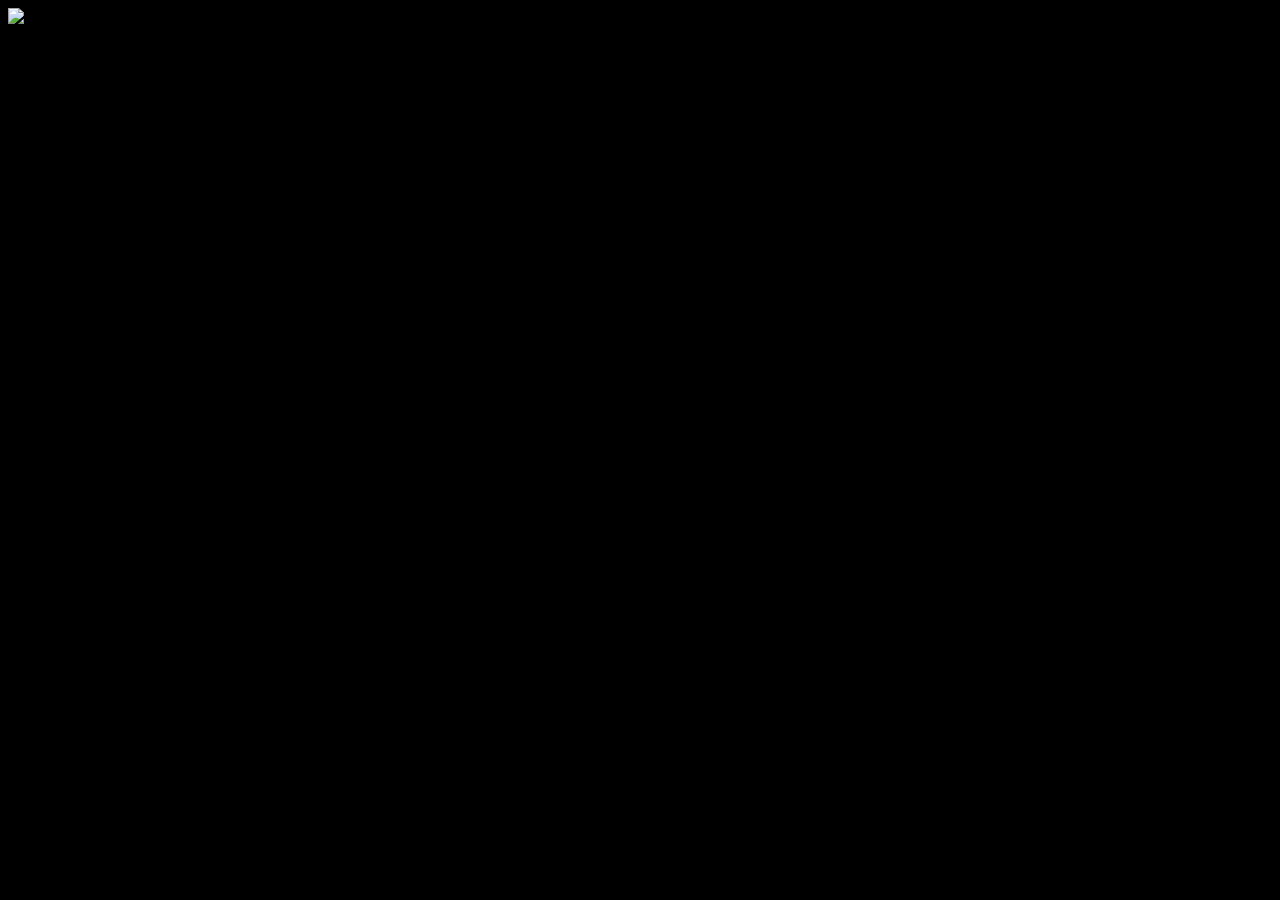
==== commit 17c1f722: "Removed Links" ====
--- a/index.html
+++ b/index.html
@@ -4,142 +4,46 @@
     <meta charset="UTF-8">
     <meta http-equiv="X-UA-Compatible" content="IE=edge">
     <meta name="viewport" content="width=device-width, initial-scale=1.0">
-    <link rel="stylesheet" href="Styles/index.css">
-    <title>lazyCode</title>
+    <link rel="stylesheet" href="./Styles/index.css">
+        <title>LazyCode</title>
 </head>
 <body>
-    <div class="rectangle11">
-        <svg class="logo" width="243" height="86" viewBox="0 0 243 86" fill="none" xmlns="http://www.w3.org/2000/svg">
-            <path d="M11.9 45.48C8.26 45.48 5.42 44.52 3.38 42.6C1.34 40.64 0.32 37.88 0.32 34.32V0.479997H9.68V33.78C9.68 35.14 10.02 36.2 10.7 36.96C11.42 37.68 12.42 38.04 13.7 38.04C14.18 38.04 14.66 37.98 15.14 37.86C15.66 37.74 16.06 37.6 16.34 37.44L16.76 44.7C15.2 45.22 13.58 45.48 11.9 45.48ZM59.5292 12.72V45H50.5892V41.28C48.2692 44.08 44.9092 45.48 40.5092 45.48C37.4692 45.48 34.7092 44.8 32.2292 43.44C29.7892 42.08 27.8692 40.14 26.4692 37.62C25.0692 35.1 24.3692 32.18 24.3692 28.86C24.3692 25.54 25.0692 22.62 26.4692 20.1C27.8692 17.58 29.7892 15.64 32.2292 14.28C34.7092 12.92 37.4692 12.24 40.5092 12.24C44.6292 12.24 47.8492 13.54 50.1692 16.14V12.72H59.5292ZM42.1292 37.8C44.4892 37.8 46.4492 37 48.0092 35.4C49.5692 33.76 50.3492 31.58 50.3492 28.86C50.3492 26.14 49.5692 23.98 48.0092 22.38C46.4492 20.74 44.4892 19.92 42.1292 19.92C39.7292 19.92 37.7492 20.74 36.1892 22.38C34.6292 23.98 33.8492 26.14 33.8492 28.86C33.8492 31.58 34.6292 33.76 36.1892 35.4C37.7492 37 39.7292 37.8 42.1292 37.8ZM101.075 37.8V45H72.275V39.36L78.695 31.8H74.315V25.56H83.975L88.715 19.92H72.695V12.72H100.535V18.36L94.415 25.62H98.975V31.86H89.135L84.095 37.8H101.075ZM145.879 12.72V39.6C145.879 45.52 144.379 49.92 141.379 52.8C138.379 55.68 134.019 57.12 128.299 57.12C125.259 57.12 122.379 56.74 119.659 55.98C116.979 55.22 114.719 54.12 112.879 52.68L116.599 45.96C117.959 47.08 119.619 47.96 121.579 48.6C123.539 49.24 125.519 49.56 127.519 49.56C130.639 49.56 132.919 48.84 134.359 47.4C135.799 45.96 136.519 43.76 136.519 40.8V39.72C135.319 40.92 133.899 41.84 132.259 42.48C130.619 43.12 128.859 43.44 126.979 43.44C122.739 43.44 119.379 42.24 116.899 39.84C114.419 37.4 113.179 33.76 113.179 28.92V12.72H122.539V27.54C122.539 32.78 124.719 35.4 129.079 35.4C131.319 35.4 133.119 34.68 134.479 33.24C135.839 31.76 136.519 29.58 136.519 26.7V12.72H145.879Z" fill="white"/>
-            <path d="M90.0566 85.72C85.7766 85.72 81.8966 84.8 78.4166 82.96C74.9766 81.08 72.2566 78.5 70.2566 75.22C68.2966 71.9 67.3166 68.16 67.3166 64C67.3166 59.84 68.2966 56.12 70.2566 52.84C72.2566 49.52 74.9766 46.94 78.4166 45.1C81.8966 43.22 85.7966 42.28 90.1166 42.28C93.7566 42.28 97.0366 42.92 99.9566 44.2C102.917 45.48 105.397 47.32 107.397 49.72L101.157 55.48C98.3166 52.2 94.7966 50.56 90.5966 50.56C87.9966 50.56 85.6766 51.14 83.6366 52.3C81.5966 53.42 79.9966 55 78.8366 57.04C77.7166 59.08 77.1566 61.4 77.1566 64C77.1566 66.6 77.7166 68.92 78.8366 70.96C79.9966 73 81.5966 74.6 83.6366 75.76C85.6766 76.88 87.9966 77.44 90.5966 77.44C94.7966 77.44 98.3166 75.78 101.157 72.46L107.397 78.22C105.397 80.66 102.917 82.52 99.9566 83.8C96.9966 85.08 93.6966 85.72 90.0566 85.72ZM133.547 85.48C130.147 85.48 127.087 84.78 124.367 83.38C121.687 81.94 119.587 79.96 118.067 77.44C116.547 74.92 115.787 72.06 115.787 68.86C115.787 65.66 116.547 62.8 118.067 60.28C119.587 57.76 121.687 55.8 124.367 54.4C127.087 52.96 130.147 52.24 133.547 52.24C136.947 52.24 139.987 52.96 142.667 54.4C145.347 55.8 147.447 57.76 148.967 60.28C150.487 62.8 151.247 65.66 151.247 68.86C151.247 72.06 150.487 74.92 148.967 77.44C147.447 79.96 145.347 81.94 142.667 83.38C139.987 84.78 136.947 85.48 133.547 85.48ZM133.547 77.8C135.947 77.8 137.907 77 139.427 75.4C140.987 73.76 141.767 71.58 141.767 68.86C141.767 66.14 140.987 63.98 139.427 62.38C137.907 60.74 135.947 59.92 133.547 59.92C131.147 59.92 129.167 60.74 127.607 62.38C126.047 63.98 125.267 66.14 125.267 68.86C125.267 71.58 126.047 73.76 127.607 75.4C129.167 77 131.147 77.8 133.547 77.8ZM196.384 40.48V85H187.444V81.28C185.124 84.08 181.764 85.48 177.364 85.48C174.324 85.48 171.564 84.8 169.084 83.44C166.644 82.08 164.724 80.14 163.324 77.62C161.924 75.1 161.224 72.18 161.224 68.86C161.224 65.54 161.924 62.62 163.324 60.1C164.724 57.58 166.644 55.64 169.084 54.28C171.564 52.92 174.324 52.24 177.364 52.24C181.484 52.24 184.704 53.54 187.024 56.14V40.48H196.384ZM178.984 77.8C181.344 77.8 183.304 77 184.864 75.4C186.424 73.76 187.204 71.58 187.204 68.86C187.204 66.14 186.424 63.98 184.864 62.38C183.304 60.74 181.344 59.92 178.984 59.92C176.584 59.92 174.604 60.74 173.044 62.38C171.484 63.98 170.704 66.14 170.704 68.86C170.704 71.58 171.484 73.76 173.044 75.4C174.604 77 176.584 77.8 178.984 77.8ZM227.307 77.98C228.987 77.98 230.467 77.74 231.747 77.26C233.067 76.74 234.287 75.94 235.407 74.86L240.387 80.26C237.347 83.74 232.907 85.48 227.067 85.48C223.427 85.48 220.207 84.78 217.407 83.38C214.607 81.94 212.447 79.96 210.927 77.44C209.407 74.92 208.647 72.06 208.647 68.86C208.647 65.7 209.387 62.86 210.867 60.34C212.387 57.78 214.447 55.8 217.047 54.4C219.687 52.96 222.647 52.24 225.927 52.24C229.007 52.24 231.807 52.9 234.327 54.22C236.847 55.5 238.847 57.38 240.327 59.86C241.847 62.3 242.607 65.2 242.607 68.56L218.727 73.18C219.407 74.78 220.467 75.98 221.907 76.78C223.387 77.58 225.187 77.98 227.307 77.98ZM225.927 59.32C223.567 59.32 221.647 60.08 220.167 61.6C218.687 63.12 217.907 65.22 217.827 67.9L233.547 64.84C233.107 63.16 232.207 61.82 230.847 60.82C229.487 59.82 227.847 59.32 225.927 59.32Z" fill="#8186B1"/>
-            </svg>
+    <div class="header">
+        <img src="./Assets/Images/lazycode.svg"/>
+        <div class="corner">
+            Contributors 
+            <img src="./Assets/Images/externallinklogo.svg" alt="" srcset="">
+        </div>
 
-        <svg class="btn" width="500" height="90" viewBox="0 0 500 90" fill="none" xmlns="http://www.w3.org/2000/svg">
-            <rect width="500" height="90" rx="15" fill="#292B3C"/>
-            </svg>
 
- <div class="GROUP24">
-    <svg class="group24" width="308" height="35" viewBox="0 0 308 35" fill="none" xmlns="http://www.w3.org/2000/svg">
-        <path d="M0 13.307C0 11.4017 1.5446 9.85706 3.44997 9.85706H7.63922C9.54458 9.85706 11.0892 11.4017 11.0892 13.307V31.0497C11.0892 32.9551 9.54458 34.4997 7.63922 34.4997H3.44997C1.5446 34.4997 0 32.9551 0 31.0497V13.307Z" fill="url(#paint0_linear)"/>
-        <path d="M15.2291 3.44997C15.2291 1.5446 16.7737 0 18.6791 0H22.8683C24.7737 0 26.3183 1.5446 26.3183 3.44997V31.0497C26.3183 32.9551 24.7737 34.4997 22.8683 34.4997H18.6791C16.7737 34.4997 15.2291 32.9551 15.2291 31.0497V3.44997Z" fill="url(#paint1_linear)"/>
-        <path d="M30.4583 17.0034C30.4583 15.0981 32.0029 13.5535 33.9082 13.5535H38.0975C40.0028 13.5535 41.5474 15.0981 41.5474 17.0034V31.0497C41.5474 32.9551 40.0028 34.4997 38.0975 34.4997H33.9082C32.0029 34.4997 30.4583 32.9551 30.4583 31.0497V17.0034Z" fill="url(#paint2_linear)"/>
-        <path d="M73.3152 32.4984C72.6358 32.7949 72.0181 33.0728 71.4622 33.3323C70.9187 33.5917 70.2022 33.8635 69.3127 34.1476C68.5592 34.3823 67.7377 34.58 66.8482 34.7406C65.9711 34.9135 65.0014 35 63.939 35C61.9377 35 60.1156 34.722 58.4726 34.1661C56.842 33.5979 55.4213 32.7146 54.2107 31.5163C53.0248 30.3427 52.0983 28.8542 51.4312 27.0506C50.7641 25.2346 50.4305 23.1284 50.4305 20.7318C50.4305 18.4588 50.7517 16.4266 51.3941 14.6354C52.0365 12.8441 52.963 11.3309 54.1736 10.0955C55.3472 8.89723 56.7617 7.98308 58.417 7.35306C60.0847 6.72303 61.9316 6.40802 63.9575 6.40802C65.4399 6.40802 66.9162 6.58714 68.3862 6.94539C69.8686 7.30364 71.5116 7.93367 73.3152 8.83546V13.19H73.0373C71.5178 11.9176 70.0107 10.9911 68.5159 10.4105C67.0212 9.82991 65.4214 9.53961 63.7166 9.53961C62.3207 9.53961 61.0606 9.76815 59.9365 10.2252C58.8247 10.6699 57.8302 11.3679 56.9531 12.3191C56.1008 13.2456 55.4337 14.4192 54.9519 15.8398C54.4825 17.2481 54.2477 18.8788 54.2477 20.7318C54.2477 22.6713 54.5072 24.339 55.026 25.7349C55.5572 27.1309 56.2366 28.2674 57.0643 29.1445C57.9291 30.0586 58.9359 30.738 60.0847 31.1828C61.2459 31.6151 62.4689 31.8313 63.7537 31.8313C65.5202 31.8313 67.1756 31.5287 68.7198 30.9233C70.2639 30.318 71.7093 29.4101 73.0558 28.1994H73.3152V32.4984Z" fill="white"/>
-        <path d="M94.6585 14.5175C95.5783 15.5282 96.2808 16.7663 96.7659 18.2319C97.2612 19.6975 97.5088 21.3601 97.5088 23.2199C97.5088 25.0796 97.2561 26.7473 96.7508 28.223C96.2555 29.6886 95.5581 30.9116 94.6585 31.892C93.7287 32.9128 92.627 33.681 91.3534 34.1964C90.09 34.7119 88.6447 34.9697 87.0174 34.9697C85.4305 34.9697 83.9852 34.7069 82.6813 34.1813C81.3876 33.6557 80.2859 32.8926 79.3763 31.892C78.4666 30.8913 77.7641 29.6633 77.2689 28.2078C76.7837 26.7524 76.5411 25.0897 76.5411 23.2199C76.5411 21.3803 76.7837 19.7329 77.2689 18.2774C77.754 16.8118 78.4615 15.5585 79.3914 14.5175C80.2809 13.5269 81.3826 12.7689 82.6965 12.2433C84.0206 11.7177 85.4609 11.4549 87.0174 11.4549C88.6346 11.4549 90.085 11.7228 91.3686 12.2585C92.6623 12.7841 93.759 13.5371 94.6585 14.5175ZM94.3856 23.2199C94.3856 20.2888 93.7287 18.0298 92.4147 16.4429C91.1008 14.846 89.3067 14.0475 87.0326 14.0475C84.7382 14.0475 82.934 14.846 81.6201 16.4429C80.3162 18.0298 79.6643 20.2888 79.6643 23.2199C79.6643 26.1813 80.3314 28.4504 81.6656 30.0272C82.9997 31.5938 84.7887 32.3771 87.0326 32.3771C89.2764 32.3771 91.0603 31.5938 92.3844 30.0272C93.7186 28.4504 94.3856 26.1813 94.3856 23.2199Z" fill="white"/>
-        <path d="M121.342 23.235C121.342 25.2868 120.892 27.1466 119.993 28.8143C119.103 30.482 117.916 31.7757 116.43 32.6955C115.399 33.3323 114.247 33.7921 112.973 34.0752C111.71 34.3582 110.042 34.4997 107.97 34.4997H102.269V11.9249H107.909C110.113 11.9249 111.861 12.0867 113.155 12.4101C114.459 12.7234 115.56 13.158 116.46 13.7139C117.996 14.6741 119.194 15.9527 120.053 17.5497C120.912 19.1466 121.342 21.0417 121.342 23.235ZM118.204 23.1896C118.204 21.4208 117.895 19.9299 117.279 18.7171C116.662 17.5042 115.742 16.549 114.519 15.8516C113.63 15.3463 112.685 14.9976 111.684 14.8055C110.684 14.6034 109.486 14.5023 108.091 14.5023H105.271V31.9223H108.091C109.537 31.9223 110.795 31.8162 111.866 31.6039C112.948 31.3917 113.938 30.9975 114.838 30.4214C115.96 29.7037 116.799 28.7587 117.355 27.5862C117.921 26.4138 118.204 24.9482 118.204 23.1896Z" fill="white"/>
-        <path d="M141.066 34.4997H126.193V11.9249H141.066V14.5933H129.195V20.779H141.066V23.4473H129.195V31.8313H141.066V34.4997Z" fill="white"/>
-        <path d="M160.26 14.5933H148.844V20.9609H158.653V23.6292H148.844V34.4997H145.842V11.9249H160.26V14.5933Z" fill="white"/>
-        <path d="M180.53 14.5175C181.45 15.5282 182.153 16.7663 182.638 18.2319C183.133 19.6975 183.381 21.3601 183.381 23.2199C183.381 25.0796 183.128 26.7473 182.623 28.223C182.127 29.6886 181.43 30.9116 180.53 31.892C179.601 32.9128 178.499 33.681 177.225 34.1964C175.962 34.7119 174.517 34.9697 172.889 34.9697C171.302 34.9697 169.857 34.7069 168.553 34.1813C167.259 33.6557 166.158 32.8926 165.248 31.892C164.338 30.8913 163.636 29.6633 163.141 28.2078C162.656 26.7524 162.413 25.0897 162.413 23.2199C162.413 21.3803 162.656 19.7329 163.141 18.2774C163.626 16.8118 164.333 15.5585 165.263 14.5175C166.153 13.5269 167.254 12.7689 168.568 12.2433C169.892 11.7177 171.333 11.4549 172.889 11.4549C174.506 11.4549 175.957 11.7228 177.24 12.2585C178.534 12.7841 179.631 13.5371 180.53 14.5175ZM180.258 23.2199C180.258 20.2888 179.601 18.0298 178.287 16.4429C176.973 14.846 175.179 14.0475 172.904 14.0475C170.61 14.0475 168.806 14.846 167.492 16.4429C166.188 18.0298 165.536 20.2888 165.536 23.2199C165.536 26.1813 166.203 28.4504 167.537 30.0272C168.872 31.5938 170.661 32.3771 172.904 32.3771C175.148 32.3771 176.932 31.5938 178.256 30.0272C179.59 28.4504 180.258 26.1813 180.258 23.2199Z" fill="white"/>
-        <path d="M206.82 34.4997H202.923L195.373 25.5244H191.143V34.4997H188.141V11.9249H194.463C195.828 11.9249 196.965 12.0159 197.875 12.1978C198.784 12.3697 199.603 12.683 200.331 13.1378C201.149 13.6533 201.786 14.3052 202.241 15.0936C202.706 15.8719 202.938 16.8624 202.938 18.0651C202.938 19.6924 202.529 21.0569 201.71 22.1586C200.892 23.2502 199.765 24.0739 198.329 24.6299L206.82 34.4997ZM199.8 18.2774C199.8 17.6305 199.684 17.0595 199.451 16.5642C199.229 16.0588 198.855 15.6343 198.329 15.2907C197.895 14.9976 197.379 14.7954 196.783 14.6842C196.187 14.563 195.484 14.5023 194.676 14.5023H191.143V23.0228H194.175C195.125 23.0228 195.954 22.9419 196.662 22.7802C197.369 22.6084 197.971 22.2951 198.466 21.8402C198.921 21.4157 199.254 20.9306 199.466 20.3848C199.689 19.8289 199.8 19.1264 199.8 18.2774Z" fill="white"/>
-        <path d="M227.166 32.8623C226.61 33.1048 226.104 33.3323 225.65 33.5445C225.205 33.7568 224.619 33.9791 223.891 34.2116C223.274 34.4036 222.602 34.5654 221.874 34.6968C221.157 34.8383 220.363 34.909 219.494 34.909C217.857 34.909 216.366 34.6816 215.022 34.2268C213.688 33.7618 212.525 33.0392 211.535 32.0587C210.564 31.0985 209.806 29.8806 209.26 28.4049C208.715 26.9192 208.442 25.1959 208.442 23.235C208.442 21.3753 208.705 19.7126 209.23 18.2471C209.756 16.7815 210.514 15.5434 211.504 14.5326C212.465 13.5522 213.622 12.8043 214.976 12.2888C216.341 11.7733 217.852 11.5156 219.509 11.5156C220.722 11.5156 221.93 11.6621 223.133 11.9553C224.346 12.2484 225.69 12.7638 227.166 13.5017V17.0645H226.938C225.695 16.0235 224.462 15.2654 223.239 14.7904C222.016 14.3153 220.707 14.0778 219.312 14.0778C218.17 14.0778 217.139 14.2648 216.219 14.6388C215.31 15.0026 214.496 15.5737 213.778 16.3519C213.081 17.11 212.535 18.0702 212.141 19.2325C211.757 20.3848 211.565 21.7189 211.565 23.235C211.565 24.8219 211.777 26.1864 212.202 27.3285C212.636 28.4706 213.192 29.4005 213.869 30.1181C214.577 30.8661 215.401 31.422 216.341 31.7858C217.291 32.1396 218.291 32.3165 219.343 32.3165C220.788 32.3165 222.142 32.0688 223.406 31.5736C224.669 31.0783 225.852 30.3354 226.953 29.3449H227.166V32.8623Z" fill="white"/>
-        <path d="M246.284 34.4997H231.411V11.9249H246.284V14.5933H234.413V20.779H246.284V23.4473H234.413V31.8313H246.284V34.4997Z" fill="white"/>
-        <path d="M267.464 28.0562C267.464 28.9356 267.256 29.8048 266.842 30.6639C266.438 31.5231 265.867 32.2508 265.129 32.8471C264.32 33.494 263.375 33.9993 262.294 34.3632C261.222 34.7271 259.929 34.909 258.412 34.909C256.785 34.909 255.32 34.7574 254.016 34.4542C252.722 34.151 251.403 33.7012 250.059 33.1048V29.3449H250.271C251.413 30.295 252.732 31.0278 254.228 31.5433C255.724 32.0587 257.129 32.3165 258.443 32.3165C260.303 32.3165 261.748 31.9678 262.779 31.2704C263.82 30.573 264.34 29.6431 264.34 28.4807C264.34 27.4801 264.093 26.7423 263.598 26.2672C263.112 25.7922 262.369 25.4233 261.369 25.1605C260.611 24.9583 259.787 24.7916 258.898 24.6602C258.018 24.5288 257.083 24.362 256.093 24.1599C254.092 23.7354 252.606 23.0127 251.635 21.9918C250.675 20.9609 250.195 19.6217 250.195 17.9742C250.195 16.0841 250.994 14.5377 252.591 13.3349C254.188 12.122 256.214 11.5156 258.67 11.5156C260.257 11.5156 261.712 11.6672 263.037 11.9704C264.361 12.2736 265.533 12.6476 266.554 13.0923V16.64H266.342C265.483 15.9123 264.35 15.3109 262.946 14.8358C261.551 14.3507 260.121 14.1081 258.655 14.1081C257.048 14.1081 255.754 14.4417 254.774 15.1087C253.803 15.7758 253.318 16.635 253.318 17.6861C253.318 18.6261 253.561 19.3639 254.046 19.8996C254.531 20.4353 255.385 20.8447 256.608 21.1277C257.255 21.2692 258.175 21.441 259.368 21.6431C260.56 21.8453 261.571 22.0525 262.4 22.2647C264.078 22.7095 265.341 23.3816 266.19 24.2811C267.039 25.1807 267.464 26.4391 267.464 28.0562Z" fill="white"/>
-        <path d="M290 17L297.5 24.5L305 17" stroke="#8186B1" stroke-width="4" stroke-linecap="square" stroke-linejoin="round"/>
-        <defs>
-        <linearGradient id="paint0_linear" x1="0" y1="9.85706" x2="13.0769" y2="33.3954" gradientUnits="userSpaceOnUse">
-        <stop stop-color="#FCD975"/>
-        <stop offset="1" stop-color="#F5C43B"/>
-        </linearGradient>
-        <linearGradient id="paint1_linear" x1="15.2291" y1="0" x2="36.128" y2="26.8699" gradientUnits="userSpaceOnUse">
-        <stop stop-color="#1C99D4"/>
-        <stop offset="1" stop-color="#1580C5"/>
-        </linearGradient>
-        <linearGradient id="paint2_linear" x1="30.4583" y1="13.5535" x2="40.568" y2="34.9622" gradientUnits="userSpaceOnUse">
-        <stop stop-color="#C21C24"/>
-        <stop offset="1" stop-color="#B01F26"/>
-        </linearGradient>
-        </defs>
-        </svg>
- </div>           
-       
- </div>
- <div class="GROUP4">
-    <svg class="group4" width="450" height="38" viewBox="0 0 450 38" fill="none" xmlns="http://www.w3.org/2000/svg">
-        <path d="M24.12 21.895H29.97V26.8H23.535L22.635 34H17.55L18.45 26.8H11.835L10.935 34H5.895L6.795 26.8H0.9V21.895H7.38L8.325 14.605H2.43V9.7H8.91L9.81 2.5H14.85L13.95 9.7H20.565L21.465 2.5H26.505L25.605 9.7H31.455L31.5 14.605H25.02L24.12 21.895ZM19.035 21.895L19.98 14.605H13.365L12.42 21.895H19.035ZM50.7927 2.5V34H43.5027V8.35H37.2027V2.5H50.7927Z" fill="#8186B1"/>
-        <path d="M97.93 5.08C100.193 5.08 102.165 5.52333 103.845 6.41C105.525 7.29667 106.832 8.60333 107.765 10.33C108.698 12.0567 109.165 14.145 109.165 16.595V30H103.495V24.12H92.295V30H86.695V16.595C86.695 14.145 87.1617 12.0567 88.095 10.33C89.0283 8.60333 90.335 7.29667 92.015 6.41C93.695 5.52333 95.6667 5.08 97.93 5.08ZM103.495 19.57V16.07C103.495 14.04 102.993 12.5117 101.99 11.485C100.987 10.435 99.6217 9.91 97.895 9.91C96.145 9.91 94.7683 10.435 93.765 11.485C92.785 12.5117 92.295 14.04 92.295 16.07V19.57H103.495ZM148.229 17.365H153.409V30H149.139V28.53C147.435 29.79 145.242 30.42 142.559 30.42C140.295 30.42 138.219 29.93 136.329 28.95C134.439 27.97 132.934 26.5467 131.814 24.68C130.694 22.79 130.134 20.55 130.134 17.96C130.134 15.4633 130.705 13.2467 131.849 11.31C133.015 9.35 134.625 7.82167 136.679 6.725C138.732 5.62833 141.042 5.08 143.609 5.08C145.755 5.08 147.704 5.44167 149.454 6.165C151.204 6.88833 152.674 7.93833 153.864 9.315L150.224 12.675C148.474 10.8317 146.362 9.91 143.889 9.91C142.325 9.91 140.937 10.2483 139.724 10.925C138.51 11.5783 137.565 12.5117 136.889 13.725C136.212 14.9383 135.874 16.3383 135.874 17.925C135.874 19.5817 136.2 20.9933 136.854 22.16C137.53 23.3267 138.429 24.2133 139.549 24.82C140.669 25.4033 141.894 25.695 143.224 25.695C145.207 25.695 146.875 25.135 148.229 24.015V17.365ZM167.006 13.655C167.659 12.745 168.534 12.0567 169.631 11.59C170.751 11.1233 172.034 10.89 173.481 10.89V15.93C172.874 15.8833 172.466 15.86 172.256 15.86C170.692 15.86 169.467 16.3033 168.581 17.19C167.694 18.0533 167.251 19.36 167.251 21.11V30H161.791V11.17H167.006V13.655ZM189.016 30.28C187.033 30.28 185.248 29.8717 183.661 29.055C182.098 28.215 180.873 27.06 179.986 25.59C179.099 24.12 178.656 22.4517 178.656 20.585C178.656 18.7183 179.099 17.05 179.986 15.58C180.873 14.11 182.098 12.9667 183.661 12.15C185.248 11.31 187.033 10.89 189.016 10.89C190.999 10.89 192.773 11.31 194.336 12.15C195.899 12.9667 197.124 14.11 198.011 15.58C198.898 17.05 199.341 18.7183 199.341 20.585C199.341 22.4517 198.898 24.12 198.011 25.59C197.124 27.06 195.899 28.215 194.336 29.055C192.773 29.8717 190.999 30.28 189.016 30.28ZM189.016 25.8C190.416 25.8 191.559 25.3333 192.446 24.4C193.356 23.4433 193.811 22.1717 193.811 20.585C193.811 18.9983 193.356 17.7383 192.446 16.805C191.559 15.8483 190.416 15.37 189.016 15.37C187.616 15.37 186.461 15.8483 185.551 16.805C184.641 17.7383 184.186 18.9983 184.186 20.585C184.186 22.1717 184.641 23.4433 185.551 24.4C186.461 25.3333 187.616 25.8 189.016 25.8ZM236.276 11.17V21.565C236.276 24.3417 235.517 26.4883 234.001 28.005C232.484 29.5217 230.326 30.28 227.526 30.28C226.172 30.28 224.971 30.07 223.921 29.65C222.894 29.23 222.031 28.5533 221.331 27.62C220.631 28.5533 219.767 29.23 218.741 29.65C217.714 30.07 216.501 30.28 215.101 30.28C212.277 30.28 210.119 29.5217 208.626 28.005C207.132 26.4883 206.386 24.3417 206.386 21.565V11.17H211.846V21.145C211.846 22.7083 212.114 23.8633 212.651 24.61C213.187 25.3333 214.027 25.695 215.171 25.695C216.337 25.695 217.201 25.3217 217.761 24.575C218.321 23.8283 218.601 22.685 218.601 21.145V11.17H224.061V21.145C224.061 22.685 224.341 23.8283 224.901 24.575C225.461 25.3217 226.324 25.695 227.491 25.695C228.634 25.695 229.474 25.3333 230.011 24.61C230.547 23.8633 230.816 22.7083 230.816 21.145V11.17H236.276ZM244.683 11.17H250.143V30H244.683V11.17ZM247.413 8.545C246.41 8.545 245.593 8.25333 244.963 7.67C244.333 7.08667 244.018 6.36333 244.018 5.5C244.018 4.63666 244.333 3.91333 244.963 3.33C245.593 2.74666 246.41 2.455 247.413 2.455C248.416 2.455 249.233 2.735 249.863 3.295C250.493 3.855 250.808 4.555 250.808 5.395C250.808 6.305 250.493 7.06333 249.863 7.67C249.233 8.25333 248.416 8.545 247.413 8.545ZM270.155 10.89C272.489 10.89 274.367 11.59 275.79 12.99C277.237 14.39 277.96 16.4667 277.96 19.22V30H272.5V20.06C272.5 18.5667 272.174 17.4583 271.52 16.735C270.867 15.9883 269.922 15.615 268.685 15.615C267.309 15.615 266.212 16.0467 265.395 16.91C264.579 17.75 264.17 19.01 264.17 20.69V30H258.71V11.17H263.925V13.375C264.649 12.5817 265.547 11.975 266.62 11.555C267.694 11.1117 268.872 10.89 270.155 10.89ZM306.04 11.17V26.85C306.04 30.3033 305.141 32.87 303.345 34.55C301.548 36.23 298.923 37.07 295.47 37.07C293.65 37.07 291.923 36.8483 290.29 36.405C288.656 35.9617 287.303 35.32 286.23 34.48L288.4 30.56C289.193 31.2133 290.196 31.7267 291.41 32.1C292.623 32.4967 293.836 32.695 295.05 32.695C296.94 32.695 298.328 32.2633 299.215 31.4C300.125 30.56 300.58 29.2767 300.58 27.55V26.745C299.156 28.3083 297.173 29.09 294.63 29.09C292.903 29.09 291.316 28.7167 289.87 27.97C288.446 27.2 287.315 26.1267 286.475 24.75C285.635 23.3733 285.215 21.7867 285.215 19.99C285.215 18.1933 285.635 16.6067 286.475 15.23C287.315 13.8533 288.446 12.7917 289.87 12.045C291.316 11.275 292.903 10.89 294.63 10.89C297.36 10.89 299.436 11.7883 300.86 13.585V11.17H306.04ZM295.715 24.61C297.161 24.61 298.34 24.19 299.25 23.35C300.183 22.4867 300.65 21.3667 300.65 19.99C300.65 18.6133 300.183 17.505 299.25 16.665C298.34 15.8017 297.161 15.37 295.715 15.37C294.268 15.37 293.078 15.8017 292.145 16.665C291.211 17.505 290.745 18.6133 290.745 19.99C290.745 21.3667 291.211 22.4867 292.145 23.35C293.078 24.19 294.268 24.61 295.715 24.61ZM346.269 12.36C344.169 11.1467 341.917 10.365 339.514 10.015V30H333.844V10.015C331.44 10.365 329.177 11.1467 327.054 12.36L325.129 8.125C326.809 7.12167 328.629 6.36333 330.589 5.85C332.549 5.33667 334.567 5.08 336.644 5.08C338.744 5.08 340.774 5.33667 342.734 5.85C344.717 6.36333 346.537 7.12167 348.194 8.125L346.269 12.36ZM358.726 13.655C359.38 12.745 360.255 12.0567 361.351 11.59C362.471 11.1233 363.755 10.89 365.201 10.89V15.93C364.595 15.8833 364.186 15.86 363.976 15.86C362.413 15.86 361.188 16.3033 360.301 17.19C359.415 18.0533 358.971 19.36 358.971 21.11V30H353.511V11.17H358.726V13.655ZM381.262 25.905C382.242 25.905 383.105 25.765 383.852 25.485C384.622 25.1817 385.334 24.715 385.987 24.085L388.892 27.235C387.119 29.265 384.529 30.28 381.122 30.28C378.999 30.28 377.12 29.8717 375.487 29.055C373.854 28.215 372.594 27.06 371.707 25.59C370.82 24.12 370.377 22.4517 370.377 20.585C370.377 18.7417 370.809 17.085 371.672 15.615C372.559 14.1217 373.76 12.9667 375.277 12.15C376.817 11.31 378.544 10.89 380.457 10.89C382.254 10.89 383.887 11.275 385.357 12.045C386.827 12.7917 387.994 13.8883 388.857 15.335C389.744 16.7583 390.187 18.45 390.187 20.41L376.257 23.105C376.654 24.0383 377.272 24.7383 378.112 25.205C378.975 25.6717 380.025 25.905 381.262 25.905ZM380.457 15.02C379.08 15.02 377.96 15.4633 377.097 16.35C376.234 17.2367 375.779 18.4617 375.732 20.025L384.902 18.24C384.645 17.26 384.12 16.4783 383.327 15.895C382.534 15.3117 381.577 15.02 380.457 15.02ZM406.842 25.905C407.822 25.905 408.685 25.765 409.432 25.485C410.202 25.1817 410.914 24.715 411.567 24.085L414.472 27.235C412.699 29.265 410.109 30.28 406.702 30.28C404.579 30.28 402.7 29.8717 401.067 29.055C399.434 28.215 398.174 27.06 397.287 25.59C396.4 24.12 395.957 22.4517 395.957 20.585C395.957 18.7417 396.389 17.085 397.252 15.615C398.139 14.1217 399.34 12.9667 400.857 12.15C402.397 11.31 404.124 10.89 406.037 10.89C407.834 10.89 409.467 11.275 410.937 12.045C412.407 12.7917 413.574 13.8883 414.437 15.335C415.324 16.7583 415.767 18.45 415.767 20.41L401.837 23.105C402.234 24.0383 402.852 24.7383 403.692 25.205C404.555 25.6717 405.605 25.905 406.842 25.905ZM406.037 15.02C404.66 15.02 403.54 15.4633 402.677 16.35C401.814 17.2367 401.359 18.4617 401.312 20.025L410.482 18.24C410.225 17.26 409.7 16.4783 408.907 15.895C408.114 15.3117 407.157 15.02 406.037 15.02Z" fill="white"/>
-        </svg>
+    </div>
+    <div class="containers">
+    <div class="right-container">
+        <div class="textt">
+            Metus sed dolor orci condimentum sodales. Enim, tellus eu sed eleifend non 
+            div.vulputate. Tortor viverra imperdiet ultricies ut sollicitudin tempor non cras non. Sed integer sed tincidunt massa sit suscipit nec id. A convallis eu arcu lacinia mattis elementum eget mattis.
+        </div>
+        <img src="./Assets/Images/logo.svg" alt="" srcset="">
+    </div>
+    <div class="left-container">
+        <img class="a cf" src="./Assets/Images/cf.svg" alt="" srcset="">
+        <img class="a lc" src="./Assets/Images/leetcode.svg" alt="" srcset="">
+        <img class="a hr" src="./Assets/Images/hackerrank.svg" alt="" srcset="">
+        <img class="a cc" src="./Assets/Images/codechef.svg" alt="" srcset="">
+        <img class="a mis" src="./Assets/Images/Mis.svg" alt="" srcset="">
+
+    </div>
     
 </div>
-<br><br>
-<div class="TEXT1">
-    <svg class="text1" width="1278" height="181" viewBox="0 0 1278 181" fill="none" xmlns="http://www.w3.org/2000/svg">
-        <path d="M9.08 1.76C10.7467 1.76 12.0467 2.28667 12.98 3.34C13.9133 4.38 14.38 5.86667 14.38 7.8V16H11.14V7.9C11.14 6.78 10.8733 5.94 10.34 5.38C9.82 4.80667 9.09333 4.52 8.16 4.52C7.17333 4.52 6.38 4.82667 5.78 5.44C5.19333 6.04 4.9 6.93333 4.9 8.12V16H1.66V2H4.8V3.7C5.28 3.06 5.88 2.58 6.6 2.26C7.32 1.92667 8.14667 1.76 9.08 1.76ZM30.198 5.24V16H27.238V14.72C26.8246 15.1867 26.3313 15.5467 25.758 15.8C25.1846 16.04 24.5646 16.16 23.898 16.16C22.4846 16.16 21.3646 15.7533 20.538 14.94C19.7113 14.1267 19.298 12.92 19.298 11.32V5.24H22.418V10.86C22.418 12.5933 23.1446 13.46 24.598 13.46C25.3446 13.46 25.9446 13.22 26.398 12.74C26.8513 12.2467 27.078 11.52 27.078 10.56V5.24H30.198ZM38.9484 16.16C37.7351 16.16 36.7884 15.84 36.1084 15.2C35.4284 14.5467 35.0884 13.6267 35.0884 12.44V1.16H38.2084V12.26C38.2084 12.7133 38.3218 13.0667 38.5484 13.32C38.7884 13.56 39.1218 13.68 39.5484 13.68C39.7084 13.68 39.8684 13.66 40.0284 13.62C40.2018 13.58 40.3351 13.5333 40.4284 13.48L40.5684 15.9C40.0484 16.0733 39.5084 16.16 38.9484 16.16ZM47.9602 16.16C46.7468 16.16 45.8002 15.84 45.1202 15.2C44.4402 14.5467 44.1002 13.6267 44.1002 12.44V1.16H47.2202V12.26C47.2202 12.7133 47.3335 13.0667 47.5602 13.32C47.8002 13.56 48.1335 13.68 48.5602 13.68C48.7202 13.68 48.8802 13.66 49.0402 13.62C49.2135 13.58 49.3468 13.5333 49.4402 13.48L49.5802 15.9C49.0602 16.0733 48.5202 16.16 47.9602 16.16ZM63.8366 5.24V16H60.8566V14.76C60.0832 15.6933 58.9632 16.16 57.4966 16.16C56.4832 16.16 55.5632 15.9333 54.7366 15.48C53.9232 15.0267 53.2832 14.38 52.8166 13.54C52.3499 12.7 52.1166 11.7267 52.1166 10.62C52.1166 9.51333 52.3499 8.54 52.8166 7.7C53.2832 6.86 53.9232 6.21333 54.7366 5.76C55.5632 5.30667 56.4832 5.08 57.4966 5.08C58.8699 5.08 59.9432 5.51333 60.7166 6.38V5.24H63.8366ZM58.0366 13.6C58.8232 13.6 59.4766 13.3333 59.9966 12.8C60.5166 12.2533 60.7766 11.5267 60.7766 10.62C60.7766 9.71333 60.5166 8.99333 59.9966 8.46C59.4766 7.91333 58.8232 7.64 58.0366 7.64C57.2366 7.64 56.5766 7.91333 56.0566 8.46C55.5366 8.99333 55.2766 9.71333 55.2766 10.62C55.2766 11.5267 55.5366 12.2533 56.0566 12.8C56.5766 13.3333 57.2366 13.6 58.0366 13.6ZM85.2757 5.08C86.2757 5.08 87.1824 5.31333 87.9957 5.78C88.8224 6.23333 89.4691 6.88 89.9357 7.72C90.4024 8.54667 90.6357 9.51333 90.6357 10.62C90.6357 11.7267 90.4024 12.7 89.9357 13.54C89.4691 14.3667 88.8224 15.0133 87.9957 15.48C87.1824 15.9333 86.2757 16.16 85.2757 16.16C83.9024 16.16 82.8224 15.7267 82.0357 14.86V19.88H78.9157V5.24H81.8957V6.48C82.6691 5.54667 83.7957 5.08 85.2757 5.08ZM84.7357 13.6C85.5357 13.6 86.1891 13.3333 86.6957 12.8C87.2157 12.2533 87.4757 11.5267 87.4757 10.62C87.4757 9.71333 87.2157 8.99333 86.6957 8.46C86.1891 7.91333 85.5357 7.64 84.7357 7.64C83.9357 7.64 83.2757 7.91333 82.7557 8.46C82.2491 8.99333 81.9957 9.71333 81.9957 10.62C81.9957 11.5267 82.2491 12.2533 82.7557 12.8C83.2757 13.3333 83.9357 13.6 84.7357 13.6ZM99.8443 16.16C98.711 16.16 97.691 15.9267 96.7843 15.46C95.891 14.98 95.191 14.32 94.6843 13.48C94.1777 12.64 93.9243 11.6867 93.9243 10.62C93.9243 9.55333 94.1777 8.6 94.6843 7.76C95.191 6.92 95.891 6.26667 96.7843 5.8C97.691 5.32 98.711 5.08 99.8443 5.08C100.978 5.08 101.991 5.32 102.884 5.8C103.778 6.26667 104.478 6.92 104.984 7.76C105.491 8.6 105.744 9.55333 105.744 10.62C105.744 11.6867 105.491 12.64 104.984 13.48C104.478 14.32 103.778 14.98 102.884 15.46C101.991 15.9267 100.978 16.16 99.8443 16.16ZM99.8443 13.6C100.644 13.6 101.298 13.3333 101.804 12.8C102.324 12.2533 102.584 11.5267 102.584 10.62C102.584 9.71333 102.324 8.99333 101.804 8.46C101.298 7.91333 100.644 7.64 99.8443 7.64C99.0443 7.64 98.3843 7.91333 97.8643 8.46C97.3443 8.99333 97.0843 9.71333 97.0843 10.62C97.0843 11.5267 97.3443 12.2533 97.8643 12.8C98.3843 13.3333 99.0443 13.6 99.8443 13.6ZM112.81 6.66C113.183 6.14 113.683 5.74667 114.31 5.48C114.95 5.21333 115.683 5.08 116.51 5.08V7.96C116.163 7.93333 115.93 7.92 115.81 7.92C114.916 7.92 114.216 8.17333 113.71 8.68C113.203 9.17333 112.95 9.92 112.95 10.92V16H109.83V5.24H112.81V6.66ZM126.845 15.48C126.538 15.7067 126.158 15.88 125.705 16C125.265 16.1067 124.805 16.16 124.325 16.16C123.032 16.16 122.038 15.8333 121.345 15.18C120.652 14.5267 120.305 13.5667 120.305 12.3V2.86H123.425V5.48H126.085V7.88H123.425V12.26C123.425 12.7133 123.538 13.0667 123.765 13.32C123.992 13.56 124.318 13.68 124.745 13.68C125.225 13.68 125.652 13.5467 126.025 13.28L126.845 15.48ZM141.195 5.24V16H138.215V14.76C137.442 15.6933 136.322 16.16 134.855 16.16C133.842 16.16 132.922 15.9333 132.095 15.48C131.282 15.0267 130.642 14.38 130.175 13.54C129.708 12.7 129.475 11.7267 129.475 10.62C129.475 9.51333 129.708 8.54 130.175 7.7C130.642 6.86 131.282 6.21333 132.095 5.76C132.922 5.30667 133.842 5.08 134.855 5.08C136.228 5.08 137.302 5.51333 138.075 6.38V5.24H141.195ZM135.395 13.6C136.182 13.6 136.835 13.3333 137.355 12.8C137.875 12.2533 138.135 11.5267 138.135 10.62C138.135 9.71333 137.875 8.99333 137.355 8.46C136.835 7.91333 136.182 7.64 135.395 7.64C134.595 7.64 133.935 7.91333 133.415 8.46C132.895 8.99333 132.635 9.71333 132.635 10.62C132.635 11.5267 132.895 12.2533 133.415 12.8C133.935 13.3333 134.595 13.6 135.395 13.6ZM166.954 5.24L162.414 16H159.194L154.674 5.24H157.894L160.874 12.56L163.954 5.24H166.954ZM170.227 5.24H173.347V16H170.227V5.24ZM171.787 3.74C171.214 3.74 170.747 3.57333 170.387 3.24C170.027 2.90667 169.847 2.49333 169.847 2C169.847 1.50667 170.027 1.09333 170.387 0.76C170.747 0.426666 171.214 0.259999 171.787 0.259999C172.361 0.259999 172.827 0.419999 173.187 0.74C173.547 1.06 173.727 1.46 173.727 1.94C173.727 2.46 173.547 2.89333 173.187 3.24C172.827 3.57333 172.361 3.74 171.787 3.74ZM188.923 5.24L184.383 16H181.163L176.643 5.24H179.863L182.843 12.56L185.923 5.24H188.923ZM197.323 13.66C197.883 13.66 198.376 13.58 198.803 13.42C199.243 13.2467 199.65 12.98 200.023 12.62L201.683 14.42C200.67 15.58 199.19 16.16 197.243 16.16C196.03 16.16 194.956 15.9267 194.023 15.46C193.09 14.98 192.37 14.32 191.863 13.48C191.356 12.64 191.103 11.6867 191.103 10.62C191.103 9.56667 191.35 8.62 191.843 7.78C192.35 6.92667 193.036 6.26667 193.903 5.8C194.783 5.32 195.77 5.08 196.863 5.08C197.89 5.08 198.823 5.3 199.663 5.74C200.503 6.16667 201.17 6.79333 201.663 7.62C202.17 8.43333 202.423 9.4 202.423 10.52L194.463 12.06C194.69 12.5933 195.043 12.9933 195.523 13.26C196.016 13.5267 196.616 13.66 197.323 13.66ZM196.863 7.44C196.076 7.44 195.436 7.69333 194.943 8.2C194.45 8.70667 194.19 9.40667 194.163 10.3L199.403 9.28C199.256 8.72 198.956 8.27333 198.503 7.94C198.05 7.60667 197.503 7.44 196.863 7.44ZM209.5 6.66C209.874 6.14 210.374 5.74667 211 5.48C211.64 5.21333 212.374 5.08 213.2 5.08V7.96C212.854 7.93333 212.62 7.92 212.5 7.92C211.607 7.92 210.907 8.17333 210.4 8.68C209.894 9.17333 209.64 9.92 209.64 10.92V16H206.52V5.24H209.5V6.66ZM220.036 6.66C220.409 6.14 220.909 5.74667 221.536 5.48C222.176 5.21333 222.909 5.08 223.736 5.08V7.96C223.389 7.93333 223.156 7.92 223.036 7.92C222.142 7.92 221.442 8.17333 220.936 8.68C220.429 9.17333 220.176 9.92 220.176 10.92V16H217.056V5.24H220.036V6.66ZM238.413 5.24V16H235.433V14.76C234.66 15.6933 233.54 16.16 232.073 16.16C231.06 16.16 230.14 15.9333 229.313 15.48C228.5 15.0267 227.86 14.38 227.393 13.54C226.926 12.7 226.693 11.7267 226.693 10.62C226.693 9.51333 226.926 8.54 227.393 7.7C227.86 6.86 228.5 6.21333 229.313 5.76C230.14 5.30667 231.06 5.08 232.073 5.08C233.446 5.08 234.52 5.51333 235.293 6.38V5.24H238.413ZM232.613 13.6C233.4 13.6 234.053 13.3333 234.573 12.8C235.093 12.2533 235.353 11.5267 235.353 10.62C235.353 9.71333 235.093 8.99333 234.573 8.46C234.053 7.91333 233.4 7.64 232.613 7.64C231.813 7.64 231.153 7.91333 230.633 8.46C230.113 8.99333 229.853 9.71333 229.853 10.62C229.853 11.5267 230.113 12.2533 230.633 12.8C231.153 13.3333 231.813 13.6 232.613 13.6ZM264.172 5.24L259.632 16H256.412L251.892 5.24H255.112L258.092 12.56L261.172 5.24H264.172ZM272.272 16.16C271.139 16.16 270.119 15.9267 269.212 15.46C268.319 14.98 267.619 14.32 267.112 13.48C266.606 12.64 266.352 11.6867 266.352 10.62C266.352 9.55333 266.606 8.6 267.112 7.76C267.619 6.92 268.319 6.26667 269.212 5.8C270.119 5.32 271.139 5.08 272.272 5.08C273.406 5.08 274.419 5.32 275.312 5.8C276.206 6.26667 276.906 6.92 277.412 7.76C277.919 8.6 278.172 9.55333 278.172 10.62C278.172 11.6867 277.919 12.64 277.412 13.48C276.906 14.32 276.206 14.98 275.312 15.46C274.419 15.9267 273.406 16.16 272.272 16.16ZM272.272 13.6C273.072 13.6 273.726 13.3333 274.232 12.8C274.752 12.2533 275.012 11.5267 275.012 10.62C275.012 9.71333 274.752 8.99333 274.232 8.46C273.726 7.91333 273.072 7.64 272.272 7.64C271.472 7.64 270.812 7.91333 270.292 8.46C269.772 8.99333 269.512 9.71333 269.512 10.62C269.512 11.5267 269.772 12.2533 270.292 12.8C270.812 13.3333 271.472 13.6 272.272 13.6ZM286.118 16.16C284.904 16.16 283.958 15.84 283.278 15.2C282.598 14.5467 282.258 13.6267 282.258 12.44V1.16H285.378V12.26C285.378 12.7133 285.491 13.0667 285.718 13.32C285.958 13.56 286.291 13.68 286.718 13.68C286.878 13.68 287.038 13.66 287.198 13.62C287.371 13.58 287.504 13.5333 287.598 13.48L287.738 15.9C287.218 16.0733 286.678 16.16 286.118 16.16ZM302.11 5.24V16H299.15V14.72C298.736 15.1867 298.243 15.5467 297.67 15.8C297.096 16.04 296.476 16.16 295.81 16.16C294.396 16.16 293.276 15.7533 292.45 14.94C291.623 14.1267 291.21 12.92 291.21 11.32V5.24H294.33V10.86C294.33 12.5933 295.056 13.46 296.51 13.46C297.256 13.46 297.856 13.22 298.31 12.74C298.763 12.2467 298.99 11.52 298.99 10.56V5.24H302.11ZM313.48 15.48C313.173 15.7067 312.793 15.88 312.34 16C311.9 16.1067 311.44 16.16 310.96 16.16C309.667 16.16 308.673 15.8333 307.98 15.18C307.287 14.5267 306.94 13.5667 306.94 12.3V2.86H310.06V5.48H312.72V7.88H310.06V12.26C310.06 12.7133 310.173 13.0667 310.4 13.32C310.627 13.56 310.953 13.68 311.38 13.68C311.86 13.68 312.287 13.5467 312.66 13.28L313.48 15.48ZM323.602 5.08C324.602 5.08 325.509 5.31333 326.322 5.78C327.149 6.23333 327.796 6.88 328.262 7.72C328.729 8.54667 328.962 9.51333 328.962 10.62C328.962 11.7267 328.729 12.7 328.262 13.54C327.796 14.3667 327.149 15.0133 326.322 15.48C325.509 15.9333 324.602 16.16 323.602 16.16C322.229 16.16 321.149 15.7267 320.362 14.86V19.88H317.242V5.24H320.222V6.48C320.996 5.54667 322.122 5.08 323.602 5.08ZM323.062 13.6C323.862 13.6 324.516 13.3333 325.022 12.8C325.542 12.2533 325.802 11.5267 325.802 10.62C325.802 9.71333 325.542 8.99333 325.022 8.46C324.516 7.91333 323.862 7.64 323.062 7.64C322.262 7.64 321.602 7.91333 321.082 8.46C320.576 8.99333 320.322 9.71333 320.322 10.62C320.322 11.5267 320.576 12.2533 321.082 12.8C321.602 13.3333 322.262 13.6 323.062 13.6ZM343.971 5.24V16H340.991V14.76C340.217 15.6933 339.097 16.16 337.631 16.16C336.617 16.16 335.697 15.9333 334.871 15.48C334.057 15.0267 333.417 14.38 332.951 13.54C332.484 12.7 332.251 11.7267 332.251 10.62C332.251 9.51333 332.484 8.54 332.951 7.7C333.417 6.86 334.057 6.21333 334.871 5.76C335.697 5.30667 336.617 5.08 337.631 5.08C339.004 5.08 340.077 5.51333 340.851 6.38V5.24H343.971ZM338.171 13.6C338.957 13.6 339.611 13.3333 340.131 12.8C340.651 12.2533 340.911 11.5267 340.911 10.62C340.911 9.71333 340.651 8.99333 340.131 8.46C339.611 7.91333 338.957 7.64 338.171 7.64C337.371 7.64 336.711 7.91333 336.191 8.46C335.671 8.99333 335.411 9.71333 335.411 10.62C335.411 11.5267 335.671 12.2533 336.191 12.8C336.711 13.3333 337.371 13.6 338.171 13.6ZM355.339 15.48C355.033 15.7067 354.653 15.88 354.199 16C353.759 16.1067 353.299 16.16 352.819 16.16C351.526 16.16 350.533 15.8333 349.839 15.18C349.146 14.5267 348.799 13.5667 348.799 12.3V2.86H351.919V5.48H354.579V7.88H351.919V12.26C351.919 12.7133 352.033 13.0667 352.259 13.32C352.486 13.56 352.813 13.68 353.239 13.68C353.719 13.68 354.146 13.5467 354.519 13.28L355.339 15.48ZM383.072 5.08C384.419 5.08 385.485 5.48 386.272 6.28C387.072 7.06667 387.472 8.25333 387.472 9.84V16H384.352V10.32C384.352 9.46667 384.172 8.83333 383.812 8.42C383.465 7.99333 382.965 7.78 382.312 7.78C381.579 7.78 380.999 8.02 380.572 8.5C380.145 8.96667 379.932 9.66667 379.932 10.6V16H376.812V10.32C376.812 8.62667 376.132 7.78 374.772 7.78C374.052 7.78 373.479 8.02 373.052 8.5C372.625 8.96667 372.412 9.66667 372.412 10.6V16H369.292V5.24H372.272V6.48C372.672 6.02667 373.159 5.68 373.732 5.44C374.319 5.2 374.959 5.08 375.652 5.08C376.412 5.08 377.099 5.23333 377.712 5.54C378.325 5.83333 378.819 6.26667 379.192 6.84C379.632 6.28 380.185 5.84667 380.852 5.54C381.532 5.23333 382.272 5.08 383.072 5.08ZM397.506 16.16C396.373 16.16 395.353 15.9267 394.446 15.46C393.553 14.98 392.853 14.32 392.346 13.48C391.839 12.64 391.586 11.6867 391.586 10.62C391.586 9.55333 391.839 8.6 392.346 7.76C392.853 6.92 393.553 6.26667 394.446 5.8C395.353 5.32 396.373 5.08 397.506 5.08C398.639 5.08 399.653 5.32 400.546 5.8C401.439 6.26667 402.139 6.92 402.646 7.76C403.153 8.6 403.406 9.55333 403.406 10.62C403.406 11.6867 403.153 12.64 402.646 13.48C402.139 14.32 401.439 14.98 400.546 15.46C399.653 15.9267 398.639 16.16 397.506 16.16ZM397.506 13.6C398.306 13.6 398.959 13.3333 399.466 12.8C399.986 12.2533 400.246 11.5267 400.246 10.62C400.246 9.71333 399.986 8.99333 399.466 8.46C398.959 7.91333 398.306 7.64 397.506 7.64C396.706 7.64 396.046 7.91333 395.526 8.46C395.006 8.99333 394.746 9.71333 394.746 10.62C394.746 11.5267 395.006 12.2533 395.526 12.8C396.046 13.3333 396.706 13.6 397.506 13.6ZM410.471 6.66C410.845 6.14 411.345 5.74667 411.971 5.48C412.611 5.21333 413.345 5.08 414.171 5.08V7.96C413.825 7.93333 413.591 7.92 413.471 7.92C412.578 7.92 411.878 8.17333 411.371 8.68C410.865 9.17333 410.611 9.92 410.611 10.92V16H407.491V5.24H410.471V6.66ZM424.386 5.08C425.386 5.08 426.293 5.31333 427.106 5.78C427.933 6.23333 428.58 6.88 429.046 7.72C429.513 8.54667 429.746 9.51333 429.746 10.62C429.746 11.7267 429.513 12.7 429.046 13.54C428.58 14.3667 427.933 15.0133 427.106 15.48C426.293 15.9333 425.386 16.16 424.386 16.16C422.906 16.16 421.78 15.6933 421.006 14.76V16H418.026V1.16H421.146V6.38C421.933 5.51333 423.013 5.08 424.386 5.08ZM423.846 13.6C424.646 13.6 425.3 13.3333 425.806 12.8C426.326 12.2533 426.586 11.5267 426.586 10.62C426.586 9.71333 426.326 8.99333 425.806 8.46C425.3 7.91333 424.646 7.64 423.846 7.64C423.046 7.64 422.386 7.91333 421.866 8.46C421.36 8.99333 421.106 9.71333 421.106 10.62C421.106 11.5267 421.36 12.2533 421.866 12.8C422.386 13.3333 423.046 13.6 423.846 13.6ZM433.835 5.24H436.955V16H433.835V5.24ZM435.395 3.74C434.822 3.74 434.355 3.57333 433.995 3.24C433.635 2.90667 433.455 2.49333 433.455 2C433.455 1.50667 433.635 1.09333 433.995 0.76C434.355 0.426666 434.822 0.259999 435.395 0.259999C435.968 0.259999 436.435 0.419999 436.795 0.74C437.155 1.06 437.335 1.46 437.335 1.94C437.335 2.46 437.155 2.89333 436.795 3.24C436.435 3.57333 435.968 3.74 435.395 3.74ZM457.241 16.16C456.095 16.16 455.061 15.9267 454.141 15.46C453.235 14.98 452.521 14.32 452.001 13.48C451.495 12.64 451.241 11.6867 451.241 10.62C451.241 9.55333 451.495 8.6 452.001 7.76C452.521 6.92 453.235 6.26667 454.141 5.8C455.061 5.32 456.095 5.08 457.241 5.08C458.375 5.08 459.361 5.32 460.201 5.8C461.055 6.26667 461.675 6.94 462.061 7.82L459.641 9.12C459.081 8.13333 458.275 7.64 457.221 7.64C456.408 7.64 455.735 7.90667 455.201 8.44C454.668 8.97333 454.401 9.7 454.401 10.62C454.401 11.54 454.668 12.2667 455.201 12.8C455.735 13.3333 456.408 13.6 457.221 13.6C458.288 13.6 459.095 13.1067 459.641 12.12L462.061 13.44C461.675 14.2933 461.055 14.96 460.201 15.44C459.361 15.92 458.375 16.16 457.241 16.16ZM476.698 5.24V16H473.738V14.72C473.324 15.1867 472.831 15.5467 472.258 15.8C471.684 16.04 471.064 16.16 470.398 16.16C468.984 16.16 467.864 15.7533 467.038 14.94C466.211 14.1267 465.798 12.92 465.798 11.32V5.24H468.918V10.86C468.918 12.5933 469.644 13.46 471.098 13.46C471.844 13.46 472.444 13.22 472.898 12.74C473.351 12.2467 473.578 11.52 473.578 10.56V5.24H476.698ZM484.568 6.66C484.941 6.14 485.441 5.74667 486.068 5.48C486.708 5.21333 487.441 5.08 488.268 5.08V7.96C487.921 7.93333 487.688 7.92 487.568 7.92C486.675 7.92 485.975 8.17333 485.468 8.68C484.961 9.17333 484.708 9.92 484.708 10.92V16H481.588V5.24H484.568V6.66ZM495.782 16.16C494.889 16.16 494.016 16.0533 493.162 15.84C492.309 15.6133 491.629 15.3333 491.122 15L492.162 12.76C492.642 13.0667 493.222 13.32 493.902 13.52C494.582 13.7067 495.249 13.8 495.902 13.8C497.222 13.8 497.882 13.4733 497.882 12.82C497.882 12.5133 497.702 12.2933 497.342 12.16C496.982 12.0267 496.429 11.9133 495.682 11.82C494.802 11.6867 494.076 11.5333 493.502 11.36C492.929 11.1867 492.429 10.88 492.002 10.44C491.589 10 491.382 9.37333 491.382 8.56C491.382 7.88 491.576 7.28 491.962 6.76C492.362 6.22667 492.936 5.81333 493.682 5.52C494.442 5.22667 495.336 5.08 496.362 5.08C497.122 5.08 497.876 5.16667 498.622 5.34C499.382 5.5 500.009 5.72667 500.502 6.02L499.462 8.24C498.516 7.70667 497.482 7.44 496.362 7.44C495.696 7.44 495.196 7.53333 494.862 7.72C494.529 7.90667 494.362 8.14667 494.362 8.44C494.362 8.77333 494.542 9.00667 494.902 9.14C495.262 9.27333 495.836 9.4 496.622 9.52C497.502 9.66667 498.222 9.82667 498.782 10C499.342 10.16 499.829 10.46 500.242 10.9C500.656 11.34 500.862 11.9533 500.862 12.74C500.862 13.4067 500.662 14 500.262 14.52C499.862 15.04 499.276 15.4467 498.502 15.74C497.742 16.02 496.836 16.16 495.782 16.16ZM515.627 5.24V16H512.667V14.72C512.254 15.1867 511.761 15.5467 511.187 15.8C510.614 16.04 509.994 16.16 509.327 16.16C507.914 16.16 506.794 15.7533 505.967 14.94C505.141 14.1267 504.727 12.92 504.727 11.32V5.24H507.847V10.86C507.847 12.5933 508.574 13.46 510.027 13.46C510.774 13.46 511.374 13.22 511.827 12.74C512.281 12.2467 512.507 11.52 512.507 10.56V5.24H515.627ZM524.138 16.16C523.244 16.16 522.371 16.0533 521.518 15.84C520.664 15.6133 519.984 15.3333 519.478 15L520.518 12.76C520.998 13.0667 521.578 13.32 522.258 13.52C522.938 13.7067 523.604 13.8 524.258 13.8C525.578 13.8 526.238 13.4733 526.238 12.82C526.238 12.5133 526.058 12.2933 525.698 12.16C525.338 12.0267 524.784 11.9133 524.038 11.82C523.158 11.6867 522.431 11.5333 521.858 11.36C521.284 11.1867 520.784 10.88 520.358 10.44C519.944 10 519.738 9.37333 519.738 8.56C519.738 7.88 519.931 7.28 520.318 6.76C520.718 6.22667 521.291 5.81333 522.038 5.52C522.798 5.22667 523.691 5.08 524.718 5.08C525.478 5.08 526.231 5.16667 526.978 5.34C527.738 5.5 528.364 5.72667 528.858 6.02L527.818 8.24C526.871 7.70667 525.838 7.44 524.718 7.44C524.051 7.44 523.551 7.53333 523.218 7.72C522.884 7.90667 522.718 8.14667 522.718 8.44C522.718 8.77333 522.898 9.00667 523.258 9.14C523.618 9.27333 524.191 9.4 524.978 9.52C525.858 9.66667 526.578 9.82667 527.138 10C527.698 10.16 528.184 10.46 528.598 10.9C529.011 11.34 529.218 11.9533 529.218 12.74C529.218 13.4067 529.018 14 528.618 14.52C528.218 15.04 527.631 15.4467 526.858 15.74C526.098 16.02 525.191 16.16 524.138 16.16ZM549.693 5.08C550.693 5.08 551.6 5.31333 552.413 5.78C553.24 6.23333 553.887 6.88 554.353 7.72C554.82 8.54667 555.053 9.51333 555.053 10.62C555.053 11.7267 554.82 12.7 554.353 13.54C553.887 14.3667 553.24 15.0133 552.413 15.48C551.6 15.9333 550.693 16.16 549.693 16.16C548.32 16.16 547.24 15.7267 546.453 14.86V19.88H543.333V5.24H546.313V6.48C547.087 5.54667 548.213 5.08 549.693 5.08ZM549.153 13.6C549.953 13.6 550.607 13.3333 551.113 12.8C551.633 12.2533 551.893 11.5267 551.893 10.62C551.893 9.71333 551.633 8.99333 551.113 8.46C550.607 7.91333 549.953 7.64 549.153 7.64C548.353 7.64 547.693 7.91333 547.173 8.46C546.667 8.99333 546.413 9.71333 546.413 10.62C546.413 11.5267 546.667 12.2533 547.173 12.8C547.693 13.3333 548.353 13.6 549.153 13.6ZM565.682 5.08C567.015 5.08 568.089 5.48 568.902 6.28C569.729 7.08 570.142 8.26667 570.142 9.84V16H567.022V10.32C567.022 9.46667 566.835 8.83333 566.462 8.42C566.089 7.99333 565.549 7.78 564.842 7.78C564.055 7.78 563.429 8.02667 562.962 8.52C562.495 9 562.262 9.72 562.262 10.68V16H559.142V1.16H562.262V6.36C562.675 5.94667 563.175 5.63333 563.762 5.42C564.349 5.19333 564.989 5.08 565.682 5.08ZM586.007 5.24V16H583.027V14.76C582.254 15.6933 581.134 16.16 579.667 16.16C578.654 16.16 577.734 15.9333 576.907 15.48C576.094 15.0267 575.454 14.38 574.987 13.54C574.521 12.7 574.287 11.7267 574.287 10.62C574.287 9.51333 574.521 8.54 574.987 7.7C575.454 6.86 576.094 6.21333 576.907 5.76C577.734 5.30667 578.654 5.08 579.667 5.08C581.041 5.08 582.114 5.51333 582.887 6.38V5.24H586.007ZM580.207 13.6C580.994 13.6 581.647 13.3333 582.167 12.8C582.687 12.2533 582.947 11.5267 582.947 10.62C582.947 9.71333 582.687 8.99333 582.167 8.46C581.647 7.91333 580.994 7.64 580.207 7.64C579.407 7.64 578.747 7.91333 578.227 8.46C577.707 8.99333 577.447 9.71333 577.447 10.62C577.447 11.5267 577.707 12.2533 578.227 12.8C578.747 13.3333 579.407 13.6 580.207 13.6ZM593.876 6.66C594.249 6.14 594.749 5.74667 595.376 5.48C596.016 5.21333 596.749 5.08 597.576 5.08V7.96C597.229 7.93333 596.996 7.92 596.876 7.92C595.983 7.92 595.283 8.17333 594.776 8.68C594.269 9.17333 594.016 9.92 594.016 10.92V16H590.896V5.24H593.876V6.66ZM606.753 13.66C607.313 13.66 607.807 13.58 608.233 13.42C608.673 13.2467 609.08 12.98 609.453 12.62L611.113 14.42C610.1 15.58 608.62 16.16 606.673 16.16C605.46 16.16 604.387 15.9267 603.453 15.46C602.52 14.98 601.8 14.32 601.293 13.48C600.787 12.64 600.533 11.6867 600.533 10.62C600.533 9.56667 600.78 8.62 601.273 7.78C601.78 6.92667 602.467 6.26667 603.333 5.8C604.213 5.32 605.2 5.08 606.293 5.08C607.32 5.08 608.253 5.3 609.093 5.74C609.933 6.16667 610.6 6.79333 611.093 7.62C611.6 8.43333 611.853 9.4 611.853 10.52L603.893 12.06C604.12 12.5933 604.473 12.9933 604.953 13.26C605.447 13.5267 606.047 13.66 606.753 13.66ZM606.293 7.44C605.507 7.44 604.867 7.69333 604.373 8.2C603.88 8.70667 603.62 9.40667 603.593 10.3L608.833 9.28C608.687 8.72 608.387 8.27333 607.933 7.94C607.48 7.60667 606.933 7.44 606.293 7.44ZM622.431 15.48C622.124 15.7067 621.744 15.88 621.291 16C620.851 16.1067 620.391 16.16 619.911 16.16C618.617 16.16 617.624 15.8333 616.931 15.18C616.237 14.5267 615.891 13.5667 615.891 12.3V2.86H619.011V5.48H621.671V7.88H619.011V12.26C619.011 12.7133 619.124 13.0667 619.351 13.32C619.577 13.56 619.904 13.68 620.331 13.68C620.811 13.68 621.237 13.5467 621.611 13.28L622.431 15.48ZM629.173 6.66C629.546 6.14 630.046 5.74667 630.673 5.48C631.313 5.21333 632.046 5.08 632.873 5.08V7.96C632.526 7.93333 632.293 7.92 632.173 7.92C631.279 7.92 630.579 8.17333 630.073 8.68C629.566 9.17333 629.313 9.92 629.313 10.92V16H626.193V5.24H629.173V6.66ZM647.55 5.24V16H644.57V14.76C643.797 15.6933 642.677 16.16 641.21 16.16C640.197 16.16 639.277 15.9333 638.45 15.48C637.637 15.0267 636.997 14.38 636.53 13.54C636.064 12.7 635.83 11.7267 635.83 10.62C635.83 9.51333 636.064 8.54 636.53 7.7C636.997 6.86 637.637 6.21333 638.45 5.76C639.277 5.30667 640.197 5.08 641.21 5.08C642.584 5.08 643.657 5.51333 644.43 6.38V5.24H647.55ZM641.75 13.6C642.537 13.6 643.19 13.3333 643.71 12.8C644.23 12.2533 644.49 11.5267 644.49 10.62C644.49 9.71333 644.23 8.99333 643.71 8.46C643.19 7.91333 642.537 7.64 641.75 7.64C640.95 7.64 640.29 7.91333 639.77 8.46C639.25 8.99333 638.99 9.71333 638.99 10.62C638.99 11.5267 639.25 12.2533 639.77 12.8C640.29 13.3333 640.95 13.6 641.75 13.6ZM653.639 12.28C654.199 12.28 654.659 12.46 655.019 12.82C655.379 13.1667 655.559 13.6267 655.559 14.2C655.559 14.4667 655.526 14.7333 655.459 15C655.392 15.2667 655.246 15.6667 655.019 16.2L653.879 19.08H651.899L652.779 15.9C652.446 15.7667 652.179 15.5533 651.979 15.26C651.792 14.9533 651.699 14.6 651.699 14.2C651.699 13.6267 651.879 13.1667 652.239 12.82C652.612 12.46 653.079 12.28 653.639 12.28ZM676.404 5.08C677.737 5.08 678.81 5.48 679.624 6.28C680.45 7.08 680.864 8.26667 680.864 9.84V16H677.744V10.32C677.744 9.46667 677.557 8.83333 677.184 8.42C676.81 7.99333 676.27 7.78 675.564 7.78C674.777 7.78 674.15 8.02667 673.684 8.52C673.217 9 672.984 9.72 672.984 10.68V16H669.864V5.24H672.844V6.5C673.257 6.04667 673.77 5.7 674.384 5.46C674.997 5.20667 675.67 5.08 676.404 5.08ZM685.692 5.24H688.812V16H685.692V5.24ZM687.252 3.74C686.679 3.74 686.212 3.57333 685.852 3.24C685.492 2.90667 685.312 2.49333 685.312 2C685.312 1.50667 685.492 1.09333 685.852 0.76C686.212 0.426666 686.679 0.259999 687.252 0.259999C687.825 0.259999 688.292 0.419999 688.652 0.74C689.012 1.06 689.192 1.46 689.192 1.94C689.192 2.46 689.012 2.89333 688.652 3.24C688.292 3.57333 687.825 3.74 687.252 3.74ZM700.068 5.08C701.068 5.08 701.974 5.31333 702.788 5.78C703.614 6.23333 704.261 6.88 704.728 7.72C705.194 8.54667 705.428 9.51333 705.428 10.62C705.428 11.7267 705.194 12.7 704.728 13.54C704.261 14.3667 703.614 15.0133 702.788 15.48C701.974 15.9333 701.068 16.16 700.068 16.16C698.588 16.16 697.461 15.6933 696.688 14.76V16H693.708V1.16H696.828V6.38C697.614 5.51333 698.694 5.08 700.068 5.08ZM699.528 13.6C700.328 13.6 700.981 13.3333 701.488 12.8C702.008 12.2533 702.268 11.5267 702.268 10.62C702.268 9.71333 702.008 8.99333 701.488 8.46C700.981 7.91333 700.328 7.64 699.528 7.64C698.728 7.64 698.068 7.91333 697.548 8.46C697.041 8.99333 696.788 9.71333 696.788 10.62C696.788 11.5267 697.041 12.2533 697.548 12.8C698.068 13.3333 698.728 13.6 699.528 13.6ZM716.056 5.08C717.39 5.08 718.463 5.48 719.276 6.28C720.103 7.08 720.516 8.26667 720.516 9.84V16H717.396V10.32C717.396 9.46667 717.21 8.83333 716.836 8.42C716.463 7.99333 715.923 7.78 715.216 7.78C714.43 7.78 713.803 8.02667 713.336 8.52C712.87 9 712.636 9.72 712.636 10.68V16H709.516V1.16H712.636V6.36C713.05 5.94667 713.55 5.63333 714.136 5.42C714.723 5.19333 715.363 5.08 716.056 5.08ZM746.215 5.24L741.675 16H738.455L733.935 5.24H737.155L740.135 12.56L743.215 5.24H746.215ZM749.488 5.24H752.608V16H749.488V5.24ZM751.048 3.74C750.475 3.74 750.008 3.57333 749.648 3.24C749.288 2.90667 749.108 2.49333 749.108 2C749.108 1.50667 749.288 1.09333 749.648 0.76C750.008 0.426666 750.475 0.259999 751.048 0.259999C751.621 0.259999 752.088 0.419999 752.448 0.74C752.808 1.06 752.988 1.46 752.988 1.94C752.988 2.46 752.808 2.89333 752.448 3.24C752.088 3.57333 751.621 3.74 751.048 3.74ZM768.184 5.24L763.644 16H760.424L755.904 5.24H759.124L762.104 12.56L765.184 5.24H768.184ZM776.584 13.66C777.144 13.66 777.637 13.58 778.064 13.42C778.504 13.2467 778.91 12.98 779.284 12.62L780.944 14.42C779.93 15.58 778.45 16.16 776.504 16.16C775.29 16.16 774.217 15.9267 773.284 15.46C772.35 14.98 771.63 14.32 771.124 13.48C770.617 12.64 770.364 11.6867 770.364 10.62C770.364 9.56667 770.61 8.62 771.104 7.78C771.61 6.92667 772.297 6.26667 773.164 5.8C774.044 5.32 775.03 5.08 776.124 5.08C777.15 5.08 778.084 5.3 778.924 5.74C779.764 6.16667 780.43 6.79333 780.924 7.62C781.43 8.43333 781.684 9.4 781.684 10.52L773.724 12.06C773.95 12.5933 774.304 12.9933 774.784 13.26C775.277 13.5267 775.877 13.66 776.584 13.66ZM776.124 7.44C775.337 7.44 774.697 7.69333 774.204 8.2C773.71 8.70667 773.45 9.40667 773.424 10.3L778.664 9.28C778.517 8.72 778.217 8.27333 777.764 7.94C777.31 7.60667 776.764 7.44 776.124 7.44ZM788.761 6.66C789.134 6.14 789.634 5.74667 790.261 5.48C790.901 5.21333 791.634 5.08 792.461 5.08V7.96C792.114 7.93333 791.881 7.92 791.761 7.92C790.868 7.92 790.168 8.17333 789.661 8.68C789.154 9.17333 788.901 9.92 788.901 10.92V16H785.781V5.24H788.761V6.66ZM799.296 6.66C799.669 6.14 800.169 5.74667 800.796 5.48C801.436 5.21333 802.169 5.08 802.996 5.08V7.96C802.649 7.93333 802.416 7.92 802.296 7.92C801.403 7.92 800.703 8.17333 800.196 8.68C799.689 9.17333 799.436 9.92 799.436 10.92V16H796.316V5.24H799.296V6.66ZM817.674 5.24V16H814.694V14.76C813.92 15.6933 812.8 16.16 811.334 16.16C810.32 16.16 809.4 15.9333 808.574 15.48C807.76 15.0267 807.12 14.38 806.654 13.54C806.187 12.7 805.954 11.7267 805.954 10.62C805.954 9.51333 806.187 8.54 806.654 7.7C807.12 6.86 807.76 6.21333 808.574 5.76C809.4 5.30667 810.32 5.08 811.334 5.08C812.707 5.08 813.78 5.51333 814.554 6.38V5.24H817.674ZM811.874 13.6C812.66 13.6 813.314 13.3333 813.834 12.8C814.354 12.2533 814.614 11.5267 814.614 10.62C814.614 9.71333 814.354 8.99333 813.834 8.46C813.314 7.91333 812.66 7.64 811.874 7.64C811.074 7.64 810.414 7.91333 809.894 8.46C809.374 8.99333 809.114 9.71333 809.114 10.62C809.114 11.5267 809.374 12.2533 809.894 12.8C810.414 13.3333 811.074 13.6 811.874 13.6ZM838.173 13.66C838.733 13.66 839.226 13.58 839.653 13.42C840.093 13.2467 840.499 12.98 840.873 12.62L842.533 14.42C841.519 15.58 840.039 16.16 838.093 16.16C836.879 16.16 835.806 15.9267 834.873 15.46C833.939 14.98 833.219 14.32 832.713 13.48C832.206 12.64 831.953 11.6867 831.953 10.62C831.953 9.56667 832.199 8.62 832.693 7.78C833.199 6.92667 833.886 6.26667 834.753 5.8C835.633 5.32 836.619 5.08 837.713 5.08C838.739 5.08 839.673 5.3 840.513 5.74C841.353 6.16667 842.019 6.79333 842.513 7.62C843.019 8.43333 843.273 9.4 843.273 10.52L835.313 12.06C835.539 12.5933 835.893 12.9933 836.373 13.26C836.866 13.5267 837.466 13.66 838.173 13.66ZM837.713 7.44C836.926 7.44 836.286 7.69333 835.793 8.2C835.299 8.70667 835.039 9.40667 835.013 10.3L840.253 9.28C840.106 8.72 839.806 8.27333 839.353 7.94C838.899 7.60667 838.353 7.44 837.713 7.44ZM853.91 5.08C855.243 5.08 856.317 5.48 857.13 6.28C857.957 7.08 858.37 8.26667 858.37 9.84V16H855.25V10.32C855.25 9.46667 855.063 8.83333 854.69 8.42C854.317 7.99333 853.777 7.78 853.07 7.78C852.283 7.78 851.657 8.02667 851.19 8.52C850.723 9 850.49 9.72 850.49 10.68V16H847.37V5.24H850.35V6.5C850.763 6.04667 851.277 5.7 851.89 5.46C852.503 5.20667 853.177 5.08 853.91 5.08ZM863.198 5.24H866.318V16H863.198V5.24ZM864.758 3.74C864.185 3.74 863.718 3.57333 863.358 3.24C862.998 2.90667 862.818 2.49333 862.818 2C862.818 1.50667 862.998 1.09333 863.358 0.76C863.718 0.426666 864.185 0.259999 864.758 0.259999C865.331 0.259999 865.798 0.419999 866.158 0.74C866.518 1.06 866.698 1.46 866.698 1.94C866.698 2.46 866.518 2.89333 866.158 3.24C865.798 3.57333 865.331 3.74 864.758 3.74ZM884.994 5.08C886.34 5.08 887.407 5.48 888.194 6.28C888.994 7.06667 889.394 8.25333 889.394 9.84V16H886.274V10.32C886.274 9.46667 886.094 8.83333 885.734 8.42C885.387 7.99333 884.887 7.78 884.234 7.78C883.5 7.78 882.92 8.02 882.494 8.5C882.067 8.96667 881.854 9.66667 881.854 10.6V16H878.734V10.32C878.734 8.62667 878.054 7.78 876.694 7.78C875.974 7.78 875.4 8.02 874.974 8.5C874.547 8.96667 874.334 9.66667 874.334 10.6V16H871.214V5.24H874.194V6.48C874.594 6.02667 875.08 5.68 875.654 5.44C876.24 5.2 876.88 5.08 877.574 5.08C878.334 5.08 879.02 5.23333 879.634 5.54C880.247 5.83333 880.74 6.26667 881.114 6.84C881.554 6.28 882.107 5.84667 882.774 5.54C883.454 5.23333 884.194 5.08 884.994 5.08ZM895.37 16.16C894.824 16.16 894.364 15.9733 893.99 15.6C893.617 15.2267 893.43 14.76 893.43 14.2C893.43 13.6267 893.617 13.1667 893.99 12.82C894.364 12.46 894.824 12.28 895.37 12.28C895.917 12.28 896.377 12.46 896.75 12.82C897.124 13.1667 897.31 13.6267 897.31 14.2C897.31 14.76 897.124 15.2267 896.75 15.6C896.377 15.9733 895.917 16.16 895.37 16.16ZM918.535 16.24C917.109 16.24 915.815 15.9333 914.655 15.32C913.509 14.6933 912.602 13.8333 911.935 12.74C911.282 11.6333 910.955 10.3867 910.955 9C910.955 7.61333 911.282 6.37333 911.935 5.28C912.602 4.17333 913.509 3.31333 914.655 2.7C915.815 2.07333 917.115 1.76 918.555 1.76C919.769 1.76 920.862 1.97333 921.835 2.4C922.822 2.82667 923.649 3.44 924.315 4.24L922.235 6.16C921.289 5.06667 920.115 4.52 918.715 4.52C917.849 4.52 917.075 4.71333 916.395 5.1C915.715 5.47333 915.182 6 914.795 6.68C914.422 7.36 914.235 8.13333 914.235 9C914.235 9.86667 914.422 10.64 914.795 11.32C915.182 12 915.715 12.5333 916.395 12.92C917.075 13.2933 917.849 13.48 918.715 13.48C920.115 13.48 921.289 12.9267 922.235 11.82L924.315 13.74C923.649 14.5533 922.822 15.1733 921.835 15.6C920.849 16.0267 919.749 16.24 918.535 16.24ZM931.263 6.66C931.637 6.14 932.137 5.74667 932.763 5.48C933.403 5.21333 934.137 5.08 934.963 5.08V7.96C934.617 7.93333 934.383 7.92 934.263 7.92C933.37 7.92 932.67 8.17333 932.163 8.68C931.657 9.17333 931.403 9.92 931.403 10.92V16H928.283V5.24H931.263V6.66ZM949.641 5.24V16H946.661V14.76C945.887 15.6933 944.767 16.16 943.301 16.16C942.287 16.16 941.367 15.9333 940.541 15.48C939.727 15.0267 939.087 14.38 938.621 13.54C938.154 12.7 937.921 11.7267 937.921 10.62C937.921 9.51333 938.154 8.54 938.621 7.7C939.087 6.86 939.727 6.21333 940.541 5.76C941.367 5.30667 942.287 5.08 943.301 5.08C944.674 5.08 945.747 5.51333 946.521 6.38V5.24H949.641ZM943.841 13.6C944.627 13.6 945.281 13.3333 945.801 12.8C946.321 12.2533 946.581 11.5267 946.581 10.62C946.581 9.71333 946.321 8.99333 945.801 8.46C945.281 7.91333 944.627 7.64 943.841 7.64C943.041 7.64 942.381 7.91333 941.861 8.46C941.341 8.99333 941.081 9.71333 941.081 10.62C941.081 11.5267 941.341 12.2533 941.861 12.8C942.381 13.3333 943.041 13.6 943.841 13.6ZM958.149 16.16C957.256 16.16 956.383 16.0533 955.529 15.84C954.676 15.6133 953.996 15.3333 953.489 15L954.529 12.76C955.009 13.0667 955.589 13.32 956.269 13.52C956.949 13.7067 957.616 13.8 958.269 13.8C959.589 13.8 960.249 13.4733 960.249 12.82C960.249 12.5133 960.069 12.2933 959.709 12.16C959.349 12.0267 958.796 11.9133 958.049 11.82C957.169 11.6867 956.443 11.5333 955.869 11.36C955.296 11.1867 954.796 10.88 954.369 10.44C953.956 10 953.749 9.37333 953.749 8.56C953.749 7.88 953.943 7.28 954.329 6.76C954.729 6.22667 955.303 5.81333 956.049 5.52C956.809 5.22667 957.703 5.08 958.729 5.08C959.489 5.08 960.243 5.16667 960.989 5.34C961.749 5.5 962.376 5.72667 962.869 6.02L961.829 8.24C960.883 7.70667 959.849 7.44 958.729 7.44C958.063 7.44 957.563 7.53333 957.229 7.72C956.896 7.90667 956.729 8.14667 956.729 8.44C956.729 8.77333 956.909 9.00667 957.269 9.14C957.629 9.27333 958.203 9.4 958.989 9.52C959.869 9.66667 960.589 9.82667 961.149 10C961.709 10.16 962.196 10.46 962.609 10.9C963.023 11.34 963.229 11.9533 963.229 12.74C963.229 13.4067 963.029 14 962.629 14.52C962.229 15.04 961.643 15.4467 960.869 15.74C960.109 16.02 959.203 16.16 958.149 16.16ZM977.345 5.24H980.465V16H977.345V5.24ZM978.905 3.74C978.332 3.74 977.865 3.57333 977.505 3.24C977.145 2.90667 976.965 2.49333 976.965 2C976.965 1.50667 977.145 1.09333 977.505 0.76C977.865 0.426666 978.332 0.259999 978.905 0.259999C979.478 0.259999 979.945 0.419999 980.305 0.74C980.665 1.06 980.845 1.46 980.845 1.94C980.845 2.46 980.665 2.89333 980.305 3.24C979.945 3.57333 979.478 3.74 978.905 3.74ZM991.9 5.08C993.234 5.08 994.307 5.48 995.12 6.28C995.947 7.08 996.36 8.26667 996.36 9.84V16H993.24V10.32C993.24 9.46667 993.054 8.83333 992.68 8.42C992.307 7.99333 991.767 7.78 991.06 7.78C990.274 7.78 989.647 8.02667 989.18 8.52C988.714 9 988.48 9.72 988.48 10.68V16H985.36V5.24H988.34V6.5C988.754 6.04667 989.267 5.7 989.88 5.46C990.494 5.20667 991.167 5.08 991.9 5.08ZM1025.16 5.08C1026.51 5.08 1027.57 5.48 1028.36 6.28C1029.16 7.06667 1029.56 8.25333 1029.56 9.84V16H1026.44V10.32C1026.44 9.46667 1026.26 8.83333 1025.9 8.42C1025.55 7.99333 1025.05 7.78 1024.4 7.78C1023.67 7.78 1023.09 8.02 1022.66 8.5C1022.23 8.96667 1022.02 9.66667 1022.02 10.6V16H1018.9V10.32C1018.9 8.62667 1018.22 7.78 1016.86 7.78C1016.14 7.78 1015.57 8.02 1015.14 8.5C1014.71 8.96667 1014.5 9.66667 1014.5 10.6V16H1011.38V5.24H1014.36V6.48C1014.76 6.02667 1015.25 5.68 1015.82 5.44C1016.41 5.2 1017.05 5.08 1017.74 5.08C1018.5 5.08 1019.19 5.23333 1019.8 5.54C1020.41 5.83333 1020.91 6.26667 1021.28 6.84C1021.72 6.28 1022.27 5.84667 1022.94 5.54C1023.62 5.23333 1024.36 5.08 1025.16 5.08ZM1039.59 16.16C1038.46 16.16 1037.44 15.9267 1036.53 15.46C1035.64 14.98 1034.94 14.32 1034.43 13.48C1033.93 12.64 1033.67 11.6867 1033.67 10.62C1033.67 9.55333 1033.93 8.6 1034.43 7.76C1034.94 6.92 1035.64 6.26667 1036.53 5.8C1037.44 5.32 1038.46 5.08 1039.59 5.08C1040.73 5.08 1041.74 5.32 1042.63 5.8C1043.53 6.26667 1044.23 6.92 1044.73 7.76C1045.24 8.6 1045.49 9.55333 1045.49 10.62C1045.49 11.6867 1045.24 12.64 1044.73 13.48C1044.23 14.32 1043.53 14.98 1042.63 15.46C1041.74 15.9267 1040.73 16.16 1039.59 16.16ZM1039.59 13.6C1040.39 13.6 1041.05 13.3333 1041.55 12.8C1042.07 12.2533 1042.33 11.5267 1042.33 10.62C1042.33 9.71333 1042.07 8.99333 1041.55 8.46C1041.05 7.91333 1040.39 7.64 1039.59 7.64C1038.79 7.64 1038.13 7.91333 1037.61 8.46C1037.09 8.99333 1036.83 9.71333 1036.83 10.62C1036.83 11.5267 1037.09 12.2533 1037.61 12.8C1038.13 13.3333 1038.79 13.6 1039.59 13.6ZM1052.56 6.66C1052.93 6.14 1053.43 5.74667 1054.06 5.48C1054.7 5.21333 1055.43 5.08 1056.26 5.08V7.96C1055.91 7.93333 1055.68 7.92 1055.56 7.92C1054.67 7.92 1053.97 8.17333 1053.46 8.68C1052.95 9.17333 1052.7 9.92 1052.7 10.92V16H1049.58V5.24H1052.56V6.66ZM1066.47 5.08C1067.47 5.08 1068.38 5.31333 1069.19 5.78C1070.02 6.23333 1070.67 6.88 1071.13 7.72C1071.6 8.54667 1071.83 9.51333 1071.83 10.62C1071.83 11.7267 1071.6 12.7 1071.13 13.54C1070.67 14.3667 1070.02 15.0133 1069.19 15.48C1068.38 15.9333 1067.47 16.16 1066.47 16.16C1064.99 16.16 1063.87 15.6933 1063.09 14.76V16H1060.11V1.16H1063.23V6.38C1064.02 5.51333 1065.1 5.08 1066.47 5.08ZM1065.93 13.6C1066.73 13.6 1067.39 13.3333 1067.89 12.8C1068.41 12.2533 1068.67 11.5267 1068.67 10.62C1068.67 9.71333 1068.41 8.99333 1067.89 8.46C1067.39 7.91333 1066.73 7.64 1065.93 7.64C1065.13 7.64 1064.47 7.91333 1063.95 8.46C1063.45 8.99333 1063.19 9.71333 1063.19 10.62C1063.19 11.5267 1063.45 12.2533 1063.95 12.8C1064.47 13.3333 1065.13 13.6 1065.93 13.6ZM1075.92 5.24H1079.04V16H1075.92V5.24ZM1077.48 3.74C1076.91 3.74 1076.44 3.57333 1076.08 3.24C1075.72 2.90667 1075.54 2.49333 1075.54 2C1075.54 1.50667 1075.72 1.09333 1076.08 0.76C1076.44 0.426666 1076.91 0.259999 1077.48 0.259999C1078.06 0.259999 1078.52 0.419999 1078.88 0.74C1079.24 1.06 1079.42 1.46 1079.42 1.94C1079.42 2.46 1079.24 2.89333 1078.88 3.24C1078.52 3.57333 1078.06 3.74 1077.48 3.74ZM1107.91 5.08C1109.26 5.08 1110.32 5.48 1111.11 6.28C1111.91 7.06667 1112.31 8.25333 1112.31 9.84V16H1109.19V10.32C1109.19 9.46667 1109.01 8.83333 1108.65 8.42C1108.3 7.99333 1107.8 7.78 1107.15 7.78C1106.42 7.78 1105.84 8.02 1105.41 8.5C1104.98 8.96667 1104.77 9.66667 1104.77 10.6V16H1101.65V10.32C1101.65 8.62667 1100.97 7.78 1099.61 7.78C1098.89 7.78 1098.32 8.02 1097.89 8.5C1097.46 8.96667 1097.25 9.66667 1097.25 10.6V16H1094.13V5.24H1097.11V6.48C1097.51 6.02667 1098 5.68 1098.57 5.44C1099.16 5.2 1099.8 5.08 1100.49 5.08C1101.25 5.08 1101.94 5.23333 1102.55 5.54C1103.16 5.83333 1103.66 6.26667 1104.03 6.84C1104.47 6.28 1105.02 5.84667 1105.69 5.54C1106.37 5.23333 1107.11 5.08 1107.91 5.08ZM1128.14 5.24V16H1125.16V14.76C1124.39 15.6933 1123.27 16.16 1121.8 16.16C1120.79 16.16 1119.87 15.9333 1119.04 15.48C1118.23 15.0267 1117.59 14.38 1117.12 13.54C1116.66 12.7 1116.42 11.7267 1116.42 10.62C1116.42 9.51333 1116.66 8.54 1117.12 7.7C1117.59 6.86 1118.23 6.21333 1119.04 5.76C1119.87 5.30667 1120.79 5.08 1121.8 5.08C1123.18 5.08 1124.25 5.51333 1125.02 6.38V5.24H1128.14ZM1122.34 13.6C1123.13 13.6 1123.78 13.3333 1124.3 12.8C1124.82 12.2533 1125.08 11.5267 1125.08 10.62C1125.08 9.71333 1124.82 8.99333 1124.3 8.46C1123.78 7.91333 1123.13 7.64 1122.34 7.64C1121.54 7.64 1120.88 7.91333 1120.36 8.46C1119.84 8.99333 1119.58 9.71333 1119.58 10.62C1119.58 11.5267 1119.84 12.2533 1120.36 12.8C1120.88 13.3333 1121.54 13.6 1122.34 13.6ZM1136.65 16.16C1135.76 16.16 1134.88 16.0533 1134.03 15.84C1133.18 15.6133 1132.5 15.3333 1131.99 15L1133.03 12.76C1133.51 13.0667 1134.09 13.32 1134.77 13.52C1135.45 13.7067 1136.12 13.8 1136.77 13.8C1138.09 13.8 1138.75 13.4733 1138.75 12.82C1138.75 12.5133 1138.57 12.2933 1138.21 12.16C1137.85 12.0267 1137.3 11.9133 1136.55 11.82C1135.67 11.6867 1134.94 11.5333 1134.37 11.36C1133.8 11.1867 1133.3 10.88 1132.87 10.44C1132.46 10 1132.25 9.37333 1132.25 8.56C1132.25 7.88 1132.44 7.28 1132.83 6.76C1133.23 6.22667 1133.8 5.81333 1134.55 5.52C1135.31 5.22667 1136.2 5.08 1137.23 5.08C1137.99 5.08 1138.74 5.16667 1139.49 5.34C1140.25 5.5 1140.88 5.72667 1141.37 6.02L1140.33 8.24C1139.38 7.70667 1138.35 7.44 1137.23 7.44C1136.56 7.44 1136.06 7.53333 1135.73 7.72C1135.4 7.90667 1135.23 8.14667 1135.23 8.44C1135.23 8.77333 1135.41 9.00667 1135.77 9.14C1136.13 9.27333 1136.7 9.4 1137.49 9.52C1138.37 9.66667 1139.09 9.82667 1139.65 10C1140.21 10.16 1140.7 10.46 1141.11 10.9C1141.52 11.34 1141.73 11.9533 1141.73 12.74C1141.73 13.4067 1141.53 14 1141.13 14.52C1140.73 15.04 1140.14 15.4467 1139.37 15.74C1138.61 16.02 1137.7 16.16 1136.65 16.16ZM1149.28 16.16C1148.38 16.16 1147.51 16.0533 1146.66 15.84C1145.8 15.6133 1145.12 15.3333 1144.62 15L1145.66 12.76C1146.14 13.0667 1146.72 13.32 1147.4 13.52C1148.08 13.7067 1148.74 13.8 1149.4 13.8C1150.72 13.8 1151.38 13.4733 1151.38 12.82C1151.38 12.5133 1151.2 12.2933 1150.84 12.16C1150.48 12.0267 1149.92 11.9133 1149.18 11.82C1148.3 11.6867 1147.57 11.5333 1147 11.36C1146.42 11.1867 1145.92 10.88 1145.5 10.44C1145.08 10 1144.88 9.37333 1144.88 8.56C1144.88 7.88 1145.07 7.28 1145.46 6.76C1145.86 6.22667 1146.43 5.81333 1147.18 5.52C1147.94 5.22667 1148.83 5.08 1149.86 5.08C1150.62 5.08 1151.37 5.16667 1152.12 5.34C1152.88 5.5 1153.5 5.72667 1154 6.02L1152.96 8.24C1152.01 7.70667 1150.98 7.44 1149.86 7.44C1149.19 7.44 1148.69 7.53333 1148.36 7.72C1148.02 7.90667 1147.86 8.14667 1147.86 8.44C1147.86 8.77333 1148.04 9.00667 1148.4 9.14C1148.76 9.27333 1149.33 9.4 1150.12 9.52C1151 9.66667 1151.72 9.82667 1152.28 10C1152.84 10.16 1153.32 10.46 1153.74 10.9C1154.15 11.34 1154.36 11.9533 1154.36 12.74C1154.36 13.4067 1154.16 14 1153.76 14.52C1153.36 15.04 1152.77 15.4467 1152 15.74C1151.24 16.02 1150.33 16.16 1149.28 16.16ZM1169.2 5.24V16H1166.22V14.76C1165.45 15.6933 1164.33 16.16 1162.86 16.16C1161.85 16.16 1160.93 15.9333 1160.1 15.48C1159.29 15.0267 1158.65 14.38 1158.18 13.54C1157.71 12.7 1157.48 11.7267 1157.48 10.62C1157.48 9.51333 1157.71 8.54 1158.18 7.7C1158.65 6.86 1159.29 6.21333 1160.1 5.76C1160.93 5.30667 1161.85 5.08 1162.86 5.08C1164.23 5.08 1165.31 5.51333 1166.08 6.38V5.24H1169.2ZM1163.4 13.6C1164.19 13.6 1164.84 13.3333 1165.36 12.8C1165.88 12.2533 1166.14 11.5267 1166.14 10.62C1166.14 9.71333 1165.88 8.99333 1165.36 8.46C1164.84 7.91333 1164.19 7.64 1163.4 7.64C1162.6 7.64 1161.94 7.91333 1161.42 8.46C1160.9 8.99333 1160.64 9.71333 1160.64 10.62C1160.64 11.5267 1160.9 12.2533 1161.42 12.8C1161.94 13.3333 1162.6 13.6 1163.4 13.6ZM1187.32 5.48H1190.08V7.88H1187.4V16H1184.28V5C1184.28 3.77333 1184.64 2.8 1185.36 2.08C1186.09 1.36 1187.12 0.999999 1188.44 0.999999C1188.91 0.999999 1189.35 1.05333 1189.76 1.16C1190.19 1.25333 1190.54 1.39333 1190.82 1.58L1190 3.84C1189.64 3.58667 1189.22 3.46 1188.74 3.46C1187.79 3.46 1187.32 3.98 1187.32 5.02V5.48ZM1204.43 5.24V16H1201.45V14.76C1200.67 15.6933 1199.55 16.16 1198.09 16.16C1197.07 16.16 1196.15 15.9333 1195.33 15.48C1194.51 15.0267 1193.87 14.38 1193.41 13.54C1192.94 12.7 1192.71 11.7267 1192.71 10.62C1192.71 9.51333 1192.94 8.54 1193.41 7.7C1193.87 6.86 1194.51 6.21333 1195.33 5.76C1196.15 5.30667 1197.07 5.08 1198.09 5.08C1199.46 5.08 1200.53 5.51333 1201.31 6.38V5.24H1204.43ZM1198.63 13.6C1199.41 13.6 1200.07 13.3333 1200.59 12.8C1201.11 12.2533 1201.37 11.5267 1201.37 10.62C1201.37 9.71333 1201.11 8.99333 1200.59 8.46C1200.07 7.91333 1199.41 7.64 1198.63 7.64C1197.83 7.64 1197.17 7.91333 1196.65 8.46C1196.13 8.99333 1195.87 9.71333 1195.87 10.62C1195.87 11.5267 1196.13 12.2533 1196.65 12.8C1197.17 13.3333 1197.83 13.6 1198.63 13.6ZM1214.52 16.16C1213.37 16.16 1212.34 15.9267 1211.42 15.46C1210.51 14.98 1209.8 14.32 1209.28 13.48C1208.77 12.64 1208.52 11.6867 1208.52 10.62C1208.52 9.55333 1208.77 8.6 1209.28 7.76C1209.8 6.92 1210.51 6.26667 1211.42 5.8C1212.34 5.32 1213.37 5.08 1214.52 5.08C1215.65 5.08 1216.64 5.32 1217.48 5.8C1218.33 6.26667 1218.95 6.94 1219.34 7.82L1216.92 9.12C1216.36 8.13333 1215.55 7.64 1214.5 7.64C1213.68 7.64 1213.01 7.90667 1212.48 8.44C1211.94 8.97333 1211.68 9.7 1211.68 10.62C1211.68 11.54 1211.94 12.2667 1212.48 12.8C1213.01 13.3333 1213.68 13.6 1214.5 13.6C1215.56 13.6 1216.37 13.1067 1216.92 12.12L1219.34 13.44C1218.95 14.2933 1218.33 14.96 1217.48 15.44C1216.64 15.92 1215.65 16.16 1214.52 16.16ZM1223.13 5.24H1226.25V16H1223.13V5.24ZM1224.69 3.74C1224.12 3.74 1223.65 3.57333 1223.29 3.24C1222.93 2.90667 1222.75 2.49333 1222.75 2C1222.75 1.50667 1222.93 1.09333 1223.29 0.76C1223.65 0.426666 1224.12 0.259999 1224.69 0.259999C1225.26 0.259999 1225.73 0.419999 1226.09 0.74C1226.45 1.06 1226.63 1.46 1226.63 1.94C1226.63 2.46 1226.45 2.89333 1226.09 3.24C1225.73 3.57333 1225.26 3.74 1224.69 3.74ZM1235.01 16.16C1233.79 16.16 1232.85 15.84 1232.17 15.2C1231.49 14.5467 1231.15 13.6267 1231.15 12.44V1.16H1234.27V12.26C1234.27 12.7133 1234.38 13.0667 1234.61 13.32C1234.85 13.56 1235.18 13.68 1235.61 13.68C1235.77 13.68 1235.93 13.66 1236.09 13.62C1236.26 13.58 1236.39 13.5333 1236.49 13.48L1236.63 15.9C1236.11 16.0733 1235.57 16.16 1235.01 16.16ZM1240.16 5.24H1243.28V16H1240.16V5.24ZM1241.72 3.74C1241.15 3.74 1240.68 3.57333 1240.32 3.24C1239.96 2.90667 1239.78 2.49333 1239.78 2C1239.78 1.50667 1239.96 1.09333 1240.32 0.76C1240.68 0.426666 1241.15 0.259999 1241.72 0.259999C1242.29 0.259999 1242.76 0.419999 1243.12 0.74C1243.48 1.06 1243.66 1.46 1243.66 1.94C1243.66 2.46 1243.48 2.89333 1243.12 3.24C1242.76 3.57333 1242.29 3.74 1241.72 3.74ZM1251.79 16.16C1250.9 16.16 1250.03 16.0533 1249.17 15.84C1248.32 15.6133 1247.64 15.3333 1247.13 15L1248.17 12.76C1248.65 13.0667 1249.23 13.32 1249.91 13.52C1250.59 13.7067 1251.26 13.8 1251.91 13.8C1253.23 13.8 1253.89 13.4733 1253.89 12.82C1253.89 12.5133 1253.71 12.2933 1253.35 12.16C1252.99 12.0267 1252.44 11.9133 1251.69 11.82C1250.81 11.6867 1250.09 11.5333 1249.51 11.36C1248.94 11.1867 1248.44 10.88 1248.01 10.44C1247.6 10 1247.39 9.37333 1247.39 8.56C1247.39 7.88 1247.59 7.28 1247.97 6.76C1248.37 6.22667 1248.95 5.81333 1249.69 5.52C1250.45 5.22667 1251.35 5.08 1252.37 5.08C1253.13 5.08 1253.89 5.16667 1254.63 5.34C1255.39 5.5 1256.02 5.72667 1256.51 6.02L1255.47 8.24C1254.53 7.70667 1253.49 7.44 1252.37 7.44C1251.71 7.44 1251.21 7.53333 1250.87 7.72C1250.54 7.90667 1250.37 8.14667 1250.37 8.44C1250.37 8.77333 1250.55 9.00667 1250.91 9.14C1251.27 9.27333 1251.85 9.4 1252.63 9.52C1253.51 9.66667 1254.23 9.82667 1254.79 10C1255.35 10.16 1255.84 10.46 1256.25 10.9C1256.67 11.34 1256.87 11.9533 1256.87 12.74C1256.87 13.4067 1256.67 14 1256.27 14.52C1255.87 15.04 1255.29 15.4467 1254.51 15.74C1253.75 16.02 1252.85 16.16 1251.79 16.16ZM1260.8 5.24H1263.92V16H1260.8V5.24ZM1262.36 3.74C1261.79 3.74 1261.32 3.57333 1260.96 3.24C1260.6 2.90667 1260.42 2.49333 1260.42 2C1260.42 1.50667 1260.6 1.09333 1260.96 0.76C1261.32 0.426666 1261.79 0.259999 1262.36 0.259999C1262.93 0.259999 1263.4 0.419999 1263.76 0.74C1264.12 1.06 1264.3 1.46 1264.3 1.94C1264.3 2.46 1264.12 2.89333 1263.76 3.24C1263.4 3.57333 1262.93 3.74 1262.36 3.74ZM1272.44 16.16C1271.54 16.16 1270.67 16.0533 1269.82 15.84C1268.96 15.6133 1268.28 15.3333 1267.78 15L1268.82 12.76C1269.3 13.0667 1269.88 13.32 1270.56 13.52C1271.24 13.7067 1271.9 13.8 1272.56 13.8C1273.88 13.8 1274.54 13.4733 1274.54 12.82C1274.54 12.5133 1274.36 12.2933 1274 12.16C1273.64 12.0267 1273.08 11.9133 1272.34 11.82C1271.46 11.6867 1270.73 11.5333 1270.16 11.36C1269.58 11.1867 1269.08 10.88 1268.66 10.44C1268.24 10 1268.03 9.37333 1268.03 8.56C1268.03 7.88 1268.23 7.28 1268.62 6.76C1269.02 6.22667 1269.59 5.81333 1270.34 5.52C1271.1 5.22667 1271.99 5.08 1273.02 5.08C1273.78 5.08 1274.53 5.16667 1275.28 5.34C1276.04 5.5 1276.66 5.72667 1277.16 6.02L1276.12 8.24C1275.17 7.70667 1274.14 7.44 1273.02 7.44C1272.35 7.44 1271.85 7.53333 1271.52 7.72C1271.18 7.90667 1271.02 8.14667 1271.02 8.44C1271.02 8.77333 1271.2 9.00667 1271.56 9.14C1271.92 9.27333 1272.49 9.4 1273.28 9.52C1274.16 9.66667 1274.88 9.82667 1275.44 10C1276 10.16 1276.48 10.46 1276.9 10.9C1277.31 11.34 1277.52 11.9533 1277.52 12.74C1277.52 13.4067 1277.32 14 1276.92 14.52C1276.52 15.04 1275.93 15.4467 1275.16 15.74C1274.4 16.02 1273.49 16.16 1272.44 16.16ZM1.44 45.24H4.56V56H1.44V45.24ZM3 43.74C2.42667 43.74 1.96 43.5733 1.6 43.24C1.24 42.9067 1.06 42.4933 1.06 42C1.06 41.5067 1.24 41.0933 1.6 40.76C1.96 40.4267 2.42667 40.26 3 40.26C3.57333 40.26 4.04 40.42 4.4 40.74C4.76 41.06 4.94 41.46 4.94 41.94C4.94 42.46 4.76 42.8933 4.4 43.24C4.04 43.5733 3.57333 43.74 3 43.74ZM20.4156 41.16V56H17.4356V54.76C16.6623 55.6933 15.5423 56.16 14.0756 56.16C13.0623 56.16 12.1423 55.9333 11.3156 55.48C10.5023 55.0267 9.86229 54.38 9.39563 53.54C8.92896 52.7 8.69563 51.7267 8.69563 50.62C8.69563 49.5133 8.92896 48.54 9.39563 47.7C9.86229 46.86 10.5023 46.2133 11.3156 45.76C12.1423 45.3067 13.0623 45.08 14.0756 45.08C15.449 45.08 16.5223 45.5133 17.2956 46.38V41.16H20.4156ZM14.6156 53.6C15.4023 53.6 16.0556 53.3333 16.5756 52.8C17.0956 52.2533 17.3556 51.5267 17.3556 50.62C17.3556 49.7133 17.0956 48.9933 16.5756 48.46C16.0556 47.9133 15.4023 47.64 14.6156 47.64C13.8156 47.64 13.1556 47.9133 12.6356 48.46C12.1156 48.9933 11.8556 49.7133 11.8556 50.62C11.8556 51.5267 12.1156 52.2533 12.6356 52.8C13.1556 53.3333 13.8156 53.6 14.6156 53.6ZM26.4833 56.16C25.9366 56.16 25.4766 55.9733 25.1033 55.6C24.7299 55.2267 24.5433 54.76 24.5433 54.2C24.5433 53.6267 24.7299 53.1667 25.1033 52.82C25.4766 52.46 25.9366 52.28 26.4833 52.28C27.0299 52.28 27.4899 52.46 27.8633 52.82C28.2366 53.1667 28.4233 53.6267 28.4233 54.2C28.4233 54.76 28.2366 55.2267 27.8633 55.6C27.4899 55.9733 27.0299 56.16 26.4833 56.16ZM51.2423 56.24C49.8157 56.24 48.5223 55.9333 47.3623 55.32C46.2157 54.6933 45.309 53.8333 44.6423 52.74C43.989 51.6333 43.6623 50.3867 43.6623 49C43.6623 47.6133 43.989 46.3733 44.6423 45.28C45.309 44.1733 46.2157 43.3133 47.3623 42.7C48.5223 42.0733 49.8223 41.76 51.2623 41.76C52.4757 41.76 53.569 41.9733 54.5423 42.4C55.529 42.8267 56.3557 43.44 57.0223 44.24L54.9423 46.16C53.9957 45.0667 52.8223 44.52 51.4223 44.52C50.5557 44.52 49.7823 44.7133 49.1023 45.1C48.4223 45.4733 47.889 46 47.5023 46.68C47.129 47.36 46.9423 48.1333 46.9423 49C46.9423 49.8667 47.129 50.64 47.5023 51.32C47.889 52 48.4223 52.5333 49.1023 52.92C49.7823 53.2933 50.5557 53.48 51.4223 53.48C52.8223 53.48 53.9957 52.9267 54.9423 51.82L57.0223 53.74C56.3557 54.5533 55.529 55.1733 54.5423 55.6C53.5557 56.0267 52.4557 56.24 51.2423 56.24ZM71.5569 45.24V56H68.5969V54.72C68.1835 55.1867 67.6902 55.5467 67.1169 55.8C66.5435 56.04 65.9235 56.16 65.2569 56.16C63.8435 56.16 62.7235 55.7533 61.8969 54.94C61.0702 54.1267 60.6569 52.92 60.6569 51.32V45.24H63.7769V50.86C63.7769 52.5933 64.5035 53.46 65.9569 53.46C66.7035 53.46 67.3035 53.22 67.7569 52.74C68.2102 52.2467 68.4369 51.52 68.4369 50.56V45.24H71.5569ZM79.4273 46.66C79.8007 46.14 80.3007 45.7467 80.9273 45.48C81.5673 45.2133 82.3007 45.08 83.1273 45.08V47.96C82.7807 47.9333 82.5473 47.92 82.4273 47.92C81.534 47.92 80.834 48.1733 80.3273 48.68C79.8207 49.1733 79.5673 49.92 79.5673 50.92V56H76.4473V45.24H79.4273V46.66ZM90.6415 56.16C89.7482 56.16 88.8749 56.0533 88.0215 55.84C87.1682 55.6133 86.4882 55.3333 85.9815 55L87.0215 52.76C87.5015 53.0667 88.0815 53.32 88.7615 53.52C89.4415 53.7067 90.1082 53.8 90.7615 53.8C92.0815 53.8 92.7415 53.4733 92.7415 52.82C92.7415 52.5133 92.5615 52.2933 92.2015 52.16C91.8415 52.0267 91.2882 51.9133 90.5415 51.82C89.6615 51.6867 88.9349 51.5333 88.3615 51.36C87.7882 51.1867 87.2882 50.88 86.8615 50.44C86.4482 50 86.2415 49.3733 86.2415 48.56C86.2415 47.88 86.4349 47.28 86.8215 46.76C87.2215 46.2267 87.7949 45.8133 88.5415 45.52C89.3015 45.2267 90.1949 45.08 91.2215 45.08C91.9815 45.08 92.7349 45.1667 93.4815 45.34C94.2415 45.5 94.8682 45.7267 95.3615 46.02L94.3215 48.24C93.3749 47.7067 92.3415 47.44 91.2215 47.44C90.5549 47.44 90.0549 47.5333 89.7215 47.72C89.3882 47.9067 89.2215 48.1467 89.2215 48.44C89.2215 48.7733 89.4015 49.0067 89.7615 49.14C90.1215 49.2733 90.6949 49.4 91.4815 49.52C92.3615 49.6667 93.0815 49.8267 93.6415 50C94.2015 50.16 94.6882 50.46 95.1015 50.9C95.5149 51.34 95.7215 51.9533 95.7215 52.74C95.7215 53.4067 95.5215 54 95.1215 54.52C94.7215 55.04 94.1349 55.4467 93.3615 55.74C92.6015 56.02 91.6949 56.16 90.6415 56.16ZM110.487 45.24V56H107.527V54.72C107.113 55.1867 106.62 55.5467 106.047 55.8C105.473 56.04 104.853 56.16 104.187 56.16C102.773 56.16 101.653 55.7533 100.827 54.94C99.9999 54.1267 99.5865 52.92 99.5865 51.32V45.24H102.707V50.86C102.707 52.5933 103.433 53.46 104.887 53.46C105.633 53.46 106.233 53.22 106.687 52.74C107.14 52.2467 107.367 51.52 107.367 50.56V45.24H110.487ZM118.997 56.16C118.104 56.16 117.23 56.0533 116.377 55.84C115.524 55.6133 114.844 55.3333 114.337 55L115.377 52.76C115.857 53.0667 116.437 53.32 117.117 53.52C117.797 53.7067 118.464 53.8 119.117 53.8C120.437 53.8 121.097 53.4733 121.097 52.82C121.097 52.5133 120.917 52.2933 120.557 52.16C120.197 52.0267 119.644 51.9133 118.897 51.82C118.017 51.6867 117.29 51.5333 116.717 51.36C116.144 51.1867 115.644 50.88 115.217 50.44C114.804 50 114.597 49.3733 114.597 48.56C114.597 47.88 114.79 47.28 115.177 46.76C115.577 46.2267 116.15 45.8133 116.897 45.52C117.657 45.2267 118.55 45.08 119.577 45.08C120.337 45.08 121.09 45.1667 121.837 45.34C122.597 45.5 123.224 45.7267 123.717 46.02L122.677 48.24C121.73 47.7067 120.697 47.44 119.577 47.44C118.91 47.44 118.41 47.5333 118.077 47.72C117.744 47.9067 117.577 48.1467 117.577 48.44C117.577 48.7733 117.757 49.0067 118.117 49.14C118.477 49.2733 119.05 49.4 119.837 49.52C120.717 49.6667 121.437 49.8267 121.997 50C122.557 50.16 123.044 50.46 123.457 50.9C123.87 51.34 124.077 51.9533 124.077 52.74C124.077 53.4067 123.877 54 123.477 54.52C123.077 55.04 122.49 55.4467 121.717 55.74C120.957 56.02 120.05 56.16 118.997 56.16ZM150.707 45.24V56H147.727V54.76C146.953 55.6933 145.833 56.16 144.367 56.16C143.353 56.16 142.433 55.9333 141.607 55.48C140.793 55.0267 140.153 54.38 139.687 53.54C139.22 52.7 138.987 51.7267 138.987 50.62C138.987 49.5133 139.22 48.54 139.687 47.7C140.153 46.86 140.793 46.2133 141.607 45.76C142.433 45.3067 143.353 45.08 144.367 45.08C145.74 45.08 146.813 45.5133 147.587 46.38V45.24H150.707ZM144.907 53.6C145.693 53.6 146.347 53.3333 146.867 52.8C147.387 52.2533 147.647 51.5267 147.647 50.62C147.647 49.7133 147.387 48.9933 146.867 48.46C146.347 47.9133 145.693 47.64 144.907 47.64C144.107 47.64 143.447 47.9133 142.927 48.46C142.407 48.9933 142.147 49.7133 142.147 50.62C142.147 51.5267 142.407 52.2533 142.927 52.8C143.447 53.3333 144.107 53.6 144.907 53.6ZM178.06 45.24L173.52 56H170.3L165.78 45.24H169L171.98 52.56L175.06 45.24H178.06ZM186.46 53.66C187.02 53.66 187.513 53.58 187.94 53.42C188.38 53.2467 188.787 52.98 189.16 52.62L190.82 54.42C189.807 55.58 188.327 56.16 186.38 56.16C185.167 56.16 184.093 55.9267 183.16 55.46C182.227 54.98 181.507 54.32 181 53.48C180.493 52.64 180.24 51.6867 180.24 50.62C180.24 49.5667 180.487 48.62 180.98 47.78C181.487 46.9267 182.173 46.2667 183.04 45.8C183.92 45.32 184.907 45.08 186 45.08C187.027 45.08 187.96 45.3 188.8 45.74C189.64 46.1667 190.307 46.7933 190.8 47.62C191.307 48.4333 191.56 49.4 191.56 50.52L183.6 52.06C183.827 52.5933 184.18 52.9933 184.66 53.26C185.153 53.5267 185.753 53.66 186.46 53.66ZM186 47.44C185.213 47.44 184.573 47.6933 184.08 48.2C183.587 48.7067 183.327 49.4067 183.3 50.3L188.54 49.28C188.393 48.72 188.093 48.2733 187.64 47.94C187.187 47.6067 186.64 47.44 186 47.44ZM199.517 56.16C198.304 56.16 197.357 55.84 196.677 55.2C195.997 54.5467 195.657 53.6267 195.657 52.44V41.16H198.777V52.26C198.777 52.7133 198.891 53.0667 199.117 53.32C199.357 53.56 199.691 53.68 200.117 53.68C200.277 53.68 200.437 53.66 200.597 53.62C200.771 53.58 200.904 53.5333 200.997 53.48L201.137 55.9C200.617 56.0733 200.077 56.16 199.517 56.16ZM227.374 45.24V56H224.394V54.76C223.62 55.6933 222.5 56.16 221.034 56.16C220.02 56.16 219.1 55.9333 218.274 55.48C217.46 55.0267 216.82 54.38 216.354 53.54C215.887 52.7 215.654 51.7267 215.654 50.62C215.654 49.5133 215.887 48.54 216.354 47.7C216.82 46.86 217.46 46.2133 218.274 45.76C219.1 45.3067 220.02 45.08 221.034 45.08C222.407 45.08 223.48 45.5133 224.254 46.38V45.24H227.374ZM221.574 53.6C222.36 53.6 223.014 53.3333 223.534 52.8C224.054 52.2533 224.314 51.5267 224.314 50.62C224.314 49.7133 224.054 48.9933 223.534 48.46C223.014 47.9133 222.36 47.64 221.574 47.64C220.774 47.64 220.114 47.9133 219.594 48.46C219.074 48.9933 218.814 49.7133 218.814 50.62C218.814 51.5267 219.074 52.2533 219.594 52.8C220.114 53.3333 220.774 53.6 221.574 53.6ZM247.667 56.16C246.774 56.16 245.9 56.0533 245.047 55.84C244.194 55.6133 243.514 55.3333 243.007 55L244.047 52.76C244.527 53.0667 245.107 53.32 245.787 53.52C246.467 53.7067 247.134 53.8 247.787 53.8C249.107 53.8 249.767 53.4733 249.767 52.82C249.767 52.5133 249.587 52.2933 249.227 52.16C248.867 52.0267 248.314 51.9133 247.567 51.82C246.687 51.6867 245.96 51.5333 245.387 51.36C244.814 51.1867 244.314 50.88 243.887 50.44C243.474 50 243.267 49.3733 243.267 48.56C243.267 47.88 243.46 47.28 243.847 46.76C244.247 46.2267 244.82 45.8133 245.567 45.52C246.327 45.2267 247.22 45.08 248.247 45.08C249.007 45.08 249.76 45.1667 250.507 45.34C251.267 45.5 251.894 45.7267 252.387 46.02L251.347 48.24C250.4 47.7067 249.367 47.44 248.247 47.44C247.58 47.44 247.08 47.5333 246.747 47.72C246.414 47.9067 246.247 48.1467 246.247 48.44C246.247 48.7733 246.427 49.0067 246.787 49.14C247.147 49.2733 247.72 49.4 248.507 49.52C249.387 49.6667 250.107 49.8267 250.667 50C251.227 50.16 251.714 50.46 252.127 50.9C252.54 51.34 252.747 51.9533 252.747 52.74C252.747 53.4067 252.547 54 252.147 54.52C251.747 55.04 251.16 55.4467 250.387 55.74C249.627 56.02 248.72 56.16 247.667 56.16ZM256.672 45.24H259.792V56H256.672V45.24ZM258.232 43.74C257.659 43.74 257.192 43.5733 256.832 43.24C256.472 42.9067 256.292 42.4933 256.292 42C256.292 41.5067 256.472 41.0933 256.832 40.76C257.192 40.4267 257.659 40.26 258.232 40.26C258.805 40.26 259.272 40.42 259.632 40.74C259.992 41.06 260.172 41.46 260.172 41.94C260.172 42.46 259.992 42.8933 259.632 43.24C259.272 43.5733 258.805 43.74 258.232 43.74ZM271.168 55.48C270.861 55.7067 270.481 55.88 270.028 56C269.588 56.1067 269.128 56.16 268.648 56.16C267.354 56.16 266.361 55.8333 265.668 55.18C264.974 54.5267 264.628 53.5667 264.628 52.3V42.86H267.748V45.48H270.408V47.88H267.748V52.26C267.748 52.7133 267.861 53.0667 268.088 53.32C268.314 53.56 268.641 53.68 269.068 53.68C269.548 53.68 269.974 53.5467 270.348 53.28L271.168 55.48ZM292.134 53.66C292.694 53.66 293.188 53.58 293.614 53.42C294.054 53.2467 294.461 52.98 294.834 52.62L296.494 54.42C295.481 55.58 294.001 56.16 292.054 56.16C290.841 56.16 289.768 55.9267 288.834 55.46C287.901 54.98 287.181 54.32 286.674 53.48C286.168 52.64 285.914 51.6867 285.914 50.62C285.914 49.5667 286.161 48.62 286.654 47.78C287.161 46.9267 287.848 46.2667 288.714 45.8C289.594 45.32 290.581 45.08 291.674 45.08C292.701 45.08 293.634 45.3 294.474 45.74C295.314 46.1667 295.981 46.7933 296.474 47.62C296.981 48.4333 297.234 49.4 297.234 50.52L289.274 52.06C289.501 52.5933 289.854 52.9933 290.334 53.26C290.828 53.5267 291.428 53.66 292.134 53.66ZM291.674 47.44C290.888 47.44 290.248 47.6933 289.754 48.2C289.261 48.7067 289.001 49.4067 288.974 50.3L294.214 49.28C294.068 48.72 293.768 48.2733 293.314 47.94C292.861 47.6067 292.314 47.44 291.674 47.44ZM307.812 55.48C307.505 55.7067 307.125 55.88 306.672 56C306.232 56.1067 305.772 56.16 305.292 56.16C303.998 56.16 303.005 55.8333 302.312 55.18C301.618 54.5267 301.272 53.5667 301.272 52.3V42.86H304.392V45.48H307.052V47.88H304.392V52.26C304.392 52.7133 304.505 53.0667 304.732 53.32C304.958 53.56 305.285 53.68 305.712 53.68C306.192 53.68 306.618 53.5467 306.992 53.28L307.812 55.48ZM326.978 56.16C326.085 56.16 325.212 56.0533 324.358 55.84C323.505 55.6133 322.825 55.3333 322.318 55L323.358 52.76C323.838 53.0667 324.418 53.32 325.098 53.52C325.778 53.7067 326.445 53.8 327.098 53.8C328.418 53.8 329.078 53.4733 329.078 52.82C329.078 52.5133 328.898 52.2933 328.538 52.16C328.178 52.0267 327.625 51.9133 326.878 51.82C325.998 51.6867 325.272 51.5333 324.698 51.36C324.125 51.1867 323.625 50.88 323.198 50.44C322.785 50 322.578 49.3733 322.578 48.56C322.578 47.88 322.772 47.28 323.158 46.76C323.558 46.2267 324.132 45.8133 324.878 45.52C325.638 45.2267 326.532 45.08 327.558 45.08C328.318 45.08 329.072 45.1667 329.818 45.34C330.578 45.5 331.205 45.7267 331.698 46.02L330.658 48.24C329.712 47.7067 328.678 47.44 327.558 47.44C326.892 47.44 326.392 47.5333 326.058 47.72C325.725 47.9067 325.558 48.1467 325.558 48.44C325.558 48.7733 325.738 49.0067 326.098 49.14C326.458 49.2733 327.032 49.4 327.818 49.52C328.698 49.6667 329.418 49.8267 329.978 50C330.538 50.16 331.025 50.46 331.438 50.9C331.852 51.34 332.058 51.9533 332.058 52.74C332.058 53.4067 331.858 54 331.458 54.52C331.058 55.04 330.472 55.4467 329.698 55.74C328.938 56.02 328.032 56.16 326.978 56.16ZM341.183 56.16C340.037 56.16 339.003 55.9267 338.083 55.46C337.177 54.98 336.463 54.32 335.943 53.48C335.437 52.64 335.183 51.6867 335.183 50.62C335.183 49.5533 335.437 48.6 335.943 47.76C336.463 46.92 337.177 46.2667 338.083 45.8C339.003 45.32 340.037 45.08 341.183 45.08C342.317 45.08 343.303 45.32 344.143 45.8C344.997 46.2667 345.617 46.94 346.003 47.82L343.583 49.12C343.023 48.1333 342.217 47.64 341.163 47.64C340.35 47.64 339.677 47.9067 339.143 48.44C338.61 48.9733 338.343 49.7 338.343 50.62C338.343 51.54 338.61 52.2667 339.143 52.8C339.677 53.3333 340.35 53.6 341.163 53.6C342.23 53.6 343.037 53.1067 343.583 52.12L346.003 53.44C345.617 54.2933 344.997 54.96 344.143 55.44C343.303 55.92 342.317 56.16 341.183 56.16ZM355.083 53.66C355.643 53.66 356.136 53.58 356.563 53.42C357.003 53.2467 357.41 52.98 357.783 52.62L359.443 54.42C358.43 55.58 356.95 56.16 355.003 56.16C353.79 56.16 352.716 55.9267 351.783 55.46C350.85 54.98 350.13 54.32 349.623 53.48C349.116 52.64 348.863 51.6867 348.863 50.62C348.863 49.5667 349.11 48.62 349.603 47.78C350.11 46.9267 350.796 46.2667 351.663 45.8C352.543 45.32 353.53 45.08 354.623 45.08C355.65 45.08 356.583 45.3 357.423 45.74C358.263 46.1667 358.93 46.7933 359.423 47.62C359.93 48.4333 360.183 49.4 360.183 50.52L352.223 52.06C352.45 52.5933 352.803 52.9933 353.283 53.26C353.776 53.5267 354.376 53.66 355.083 53.66ZM354.623 47.44C353.836 47.44 353.196 47.6933 352.703 48.2C352.21 48.7067 351.95 49.4067 351.923 50.3L357.163 49.28C357.016 48.72 356.716 48.2733 356.263 47.94C355.81 47.6067 355.263 47.44 354.623 47.44ZM368.14 56.16C366.927 56.16 365.98 55.84 365.3 55.2C364.62 54.5467 364.28 53.6267 364.28 52.44V41.16H367.4V52.26C367.4 52.7133 367.514 53.0667 367.74 53.32C367.98 53.56 368.314 53.68 368.74 53.68C368.9 53.68 369.06 53.66 369.22 53.62C369.394 53.58 369.527 53.5333 369.62 53.48L369.76 55.9C369.24 56.0733 368.7 56.16 368.14 56.16ZM378.517 53.66C379.077 53.66 379.57 53.58 379.997 53.42C380.437 53.2467 380.843 52.98 381.217 52.62L382.877 54.42C381.863 55.58 380.383 56.16 378.437 56.16C377.223 56.16 376.15 55.9267 375.217 55.46C374.283 54.98 373.563 54.32 373.057 53.48C372.55 52.64 372.297 51.6867 372.297 50.62C372.297 49.5667 372.543 48.62 373.037 47.78C373.543 46.9267 374.23 46.2667 375.097 45.8C375.977 45.32 376.963 45.08 378.057 45.08C379.083 45.08 380.017 45.3 380.857 45.74C381.697 46.1667 382.363 46.7933 382.857 47.62C383.363 48.4333 383.617 49.4 383.617 50.52L375.657 52.06C375.883 52.5933 376.237 52.9933 376.717 53.26C377.21 53.5267 377.81 53.66 378.517 53.66ZM378.057 47.44C377.27 47.44 376.63 47.6933 376.137 48.2C375.643 48.7067 375.383 49.4067 375.357 50.3L380.597 49.28C380.45 48.72 380.15 48.2733 379.697 47.94C379.243 47.6067 378.697 47.44 378.057 47.44ZM390.694 46.66C391.067 46.14 391.567 45.7467 392.194 45.48C392.834 45.2133 393.567 45.08 394.394 45.08V47.96C394.047 47.9333 393.814 47.92 393.694 47.92C392.801 47.92 392.101 48.1733 391.594 48.68C391.087 49.1733 390.834 49.92 390.834 50.92V56H387.714V45.24H390.694V46.66ZM398.249 45.24H401.369V56H398.249V45.24ZM399.809 43.74C399.236 43.74 398.769 43.5733 398.409 43.24C398.049 42.9067 397.869 42.4933 397.869 42C397.869 41.5067 398.049 41.0933 398.409 40.76C398.769 40.4267 399.236 40.26 399.809 40.26C400.382 40.26 400.849 40.42 401.209 40.74C401.569 41.06 401.749 41.46 401.749 41.94C401.749 42.46 401.569 42.8933 401.209 43.24C400.849 43.5733 400.382 43.74 399.809 43.74ZM409.885 56.16C408.991 56.16 408.118 56.0533 407.265 55.84C406.411 55.6133 405.731 55.3333 405.225 55L406.265 52.76C406.745 53.0667 407.325 53.32 408.005 53.52C408.685 53.7067 409.351 53.8 410.005 53.8C411.325 53.8 411.985 53.4733 411.985 52.82C411.985 52.5133 411.805 52.2933 411.445 52.16C411.085 52.0267 410.531 51.9133 409.785 51.82C408.905 51.6867 408.178 51.5333 407.605 51.36C407.031 51.1867 406.531 50.88 406.105 50.44C405.691 50 405.485 49.3733 405.485 48.56C405.485 47.88 405.678 47.28 406.065 46.76C406.465 46.2267 407.038 45.8133 407.785 45.52C408.545 45.2267 409.438 45.08 410.465 45.08C411.225 45.08 411.978 45.1667 412.725 45.34C413.485 45.5 414.111 45.7267 414.605 46.02L413.565 48.24C412.618 47.7067 411.585 47.44 410.465 47.44C409.798 47.44 409.298 47.5333 408.965 47.72C408.631 47.9067 408.465 48.1467 408.465 48.44C408.465 48.7733 408.645 49.0067 409.005 49.14C409.365 49.2733 409.938 49.4 410.725 49.52C411.605 49.6667 412.325 49.8267 412.885 50C413.445 50.16 413.931 50.46 414.345 50.9C414.758 51.34 414.965 51.9533 414.965 52.74C414.965 53.4067 414.765 54 414.365 54.52C413.965 55.04 413.378 55.4467 412.605 55.74C411.845 56.02 410.938 56.16 409.885 56.16ZM429.81 45.24V59.88H426.69V54.86C425.916 55.7267 424.843 56.16 423.47 56.16C422.456 56.16 421.536 55.9333 420.71 55.48C419.896 55.0267 419.256 54.38 418.79 53.54C418.323 52.7 418.09 51.7267 418.09 50.62C418.09 49.5133 418.323 48.54 418.79 47.7C419.256 46.86 419.896 46.2133 420.71 45.76C421.536 45.3067 422.456 45.08 423.47 45.08C424.936 45.08 426.056 45.5467 426.83 46.48V45.24H429.81ZM424.01 53.6C424.796 53.6 425.45 53.3333 425.97 52.8C426.49 52.2533 426.75 51.5267 426.75 50.62C426.75 49.7133 426.49 48.9933 425.97 48.46C425.45 47.9133 424.796 47.64 424.01 47.64C423.21 47.64 422.55 47.9133 422.03 48.46C421.51 48.9933 421.25 49.7133 421.25 50.62C421.25 51.5267 421.51 52.2533 422.03 52.8C422.55 53.3333 423.21 53.6 424.01 53.6ZM445.538 45.24V56H442.578V54.72C442.165 55.1867 441.672 55.5467 441.098 55.8C440.525 56.04 439.905 56.16 439.238 56.16C437.825 56.16 436.705 55.7533 435.878 54.94C435.052 54.1267 434.638 52.92 434.638 51.32V45.24H437.758V50.86C437.758 52.5933 438.485 53.46 439.938 53.46C440.685 53.46 441.285 53.22 441.738 52.74C442.192 52.2467 442.418 51.52 442.418 50.56V45.24H445.538ZM455.849 53.66C456.409 53.66 456.902 53.58 457.329 53.42C457.769 53.2467 458.175 52.98 458.549 52.62L460.209 54.42C459.195 55.58 457.715 56.16 455.769 56.16C454.555 56.16 453.482 55.9267 452.549 55.46C451.615 54.98 450.895 54.32 450.389 53.48C449.882 52.64 449.629 51.6867 449.629 50.62C449.629 49.5667 449.875 48.62 450.369 47.78C450.875 46.9267 451.562 46.2667 452.429 45.8C453.309 45.32 454.295 45.08 455.389 45.08C456.415 45.08 457.349 45.3 458.189 45.74C459.029 46.1667 459.695 46.7933 460.189 47.62C460.695 48.4333 460.949 49.4 460.949 50.52L452.989 52.06C453.215 52.5933 453.569 52.9933 454.049 53.26C454.542 53.5267 455.142 53.66 455.849 53.66ZM455.389 47.44C454.602 47.44 453.962 47.6933 453.469 48.2C452.975 48.7067 452.715 49.4067 452.689 50.3L457.929 49.28C457.782 48.72 457.482 48.2733 457.029 47.94C456.575 47.6067 456.029 47.44 455.389 47.44ZM480.451 56.16C479.557 56.16 478.684 56.0533 477.831 55.84C476.977 55.6133 476.297 55.3333 475.791 55L476.831 52.76C477.311 53.0667 477.891 53.32 478.571 53.52C479.251 53.7067 479.917 53.8 480.571 53.8C481.891 53.8 482.551 53.4733 482.551 52.82C482.551 52.5133 482.371 52.2933 482.011 52.16C481.651 52.0267 481.097 51.9133 480.351 51.82C479.471 51.6867 478.744 51.5333 478.171 51.36C477.597 51.1867 477.097 50.88 476.671 50.44C476.257 50 476.051 49.3733 476.051 48.56C476.051 47.88 476.244 47.28 476.631 46.76C477.031 46.2267 477.604 45.8133 478.351 45.52C479.111 45.2267 480.004 45.08 481.031 45.08C481.791 45.08 482.544 45.1667 483.291 45.34C484.051 45.5 484.677 45.7267 485.171 46.02L484.131 48.24C483.184 47.7067 482.151 47.44 481.031 47.44C480.364 47.44 479.864 47.5333 479.531 47.72C479.197 47.9067 479.031 48.1467 479.031 48.44C479.031 48.7733 479.211 49.0067 479.571 49.14C479.931 49.2733 480.504 49.4 481.291 49.52C482.171 49.6667 482.891 49.8267 483.451 50C484.011 50.16 484.497 50.46 484.911 50.9C485.324 51.34 485.531 51.9533 485.531 52.74C485.531 53.4067 485.331 54 484.931 54.52C484.531 55.04 483.944 55.4467 483.171 55.74C482.411 56.02 481.504 56.16 480.451 56.16ZM494.576 56.16C493.442 56.16 492.422 55.9267 491.516 55.46C490.622 54.98 489.922 54.32 489.416 53.48C488.909 52.64 488.656 51.6867 488.656 50.62C488.656 49.5533 488.909 48.6 489.416 47.76C489.922 46.92 490.622 46.2667 491.516 45.8C492.422 45.32 493.442 45.08 494.576 45.08C495.709 45.08 496.722 45.32 497.616 45.8C498.509 46.2667 499.209 46.92 499.716 47.76C500.222 48.6 500.476 49.5533 500.476 50.62C500.476 51.6867 500.222 52.64 499.716 53.48C499.209 54.32 498.509 54.98 497.616 55.46C496.722 55.9267 495.709 56.16 494.576 56.16ZM494.576 53.6C495.376 53.6 496.029 53.3333 496.536 52.8C497.056 52.2533 497.316 51.5267 497.316 50.62C497.316 49.7133 497.056 48.9933 496.536 48.46C496.029 47.9133 495.376 47.64 494.576 47.64C493.776 47.64 493.116 47.9133 492.596 48.46C492.076 48.9933 491.816 49.7133 491.816 50.62C491.816 51.5267 492.076 52.2533 492.596 52.8C493.116 53.3333 493.776 53.6 494.576 53.6ZM515.521 41.16V56H512.541V54.76C511.768 55.6933 510.648 56.16 509.181 56.16C508.168 56.16 507.248 55.9333 506.421 55.48C505.608 55.0267 504.968 54.38 504.501 53.54C504.034 52.7 503.801 51.7267 503.801 50.62C503.801 49.5133 504.034 48.54 504.501 47.7C504.968 46.86 505.608 46.2133 506.421 45.76C507.248 45.3067 508.168 45.08 509.181 45.08C510.554 45.08 511.628 45.5133 512.401 46.38V41.16H515.521ZM509.721 53.6C510.508 53.6 511.161 53.3333 511.681 52.8C512.201 52.2533 512.461 51.5267 512.461 50.62C512.461 49.7133 512.201 48.9933 511.681 48.46C511.161 47.9133 510.508 47.64 509.721 47.64C508.921 47.64 508.261 47.9133 507.741 48.46C507.221 48.9933 506.961 49.7133 506.961 50.62C506.961 51.5267 507.221 52.2533 507.741 52.8C508.261 53.3333 508.921 53.6 509.721 53.6ZM531.329 45.24V56H528.349V54.76C527.575 55.6933 526.455 56.16 524.989 56.16C523.975 56.16 523.055 55.9333 522.229 55.48C521.415 55.0267 520.775 54.38 520.309 53.54C519.842 52.7 519.609 51.7267 519.609 50.62C519.609 49.5133 519.842 48.54 520.309 47.7C520.775 46.86 521.415 46.2133 522.229 45.76C523.055 45.3067 523.975 45.08 524.989 45.08C526.362 45.08 527.435 45.5133 528.209 46.38V45.24H531.329ZM525.529 53.6C526.315 53.6 526.969 53.3333 527.489 52.8C528.009 52.2533 528.269 51.5267 528.269 50.62C528.269 49.7133 528.009 48.9933 527.489 48.46C526.969 47.9133 526.315 47.64 525.529 47.64C524.729 47.64 524.069 47.9133 523.549 48.46C523.029 48.9933 522.769 49.7133 522.769 50.62C522.769 51.5267 523.029 52.2533 523.549 52.8C524.069 53.3333 524.729 53.6 525.529 53.6ZM540.077 56.16C538.864 56.16 537.917 55.84 537.237 55.2C536.557 54.5467 536.217 53.6267 536.217 52.44V41.16H539.337V52.26C539.337 52.7133 539.451 53.0667 539.677 53.32C539.917 53.56 540.251 53.68 540.677 53.68C540.837 53.68 540.997 53.66 541.157 53.62C541.331 53.58 541.464 53.5333 541.557 53.48L541.697 55.9C541.177 56.0733 540.637 56.16 540.077 56.16ZM550.454 53.66C551.014 53.66 551.507 53.58 551.934 53.42C552.374 53.2467 552.78 52.98 553.154 52.62L554.814 54.42C553.8 55.58 552.32 56.16 550.374 56.16C549.16 56.16 548.087 55.9267 547.154 55.46C546.22 54.98 545.5 54.32 544.994 53.48C544.487 52.64 544.234 51.6867 544.234 50.62C544.234 49.5667 544.48 48.62 544.974 47.78C545.48 46.9267 546.167 46.2667 547.034 45.8C547.914 45.32 548.9 45.08 549.994 45.08C551.02 45.08 551.954 45.3 552.794 45.74C553.634 46.1667 554.3 46.7933 554.794 47.62C555.3 48.4333 555.554 49.4 555.554 50.52L547.594 52.06C547.82 52.5933 548.174 52.9933 548.654 53.26C549.147 53.5267 549.747 53.66 550.454 53.66ZM549.994 47.44C549.207 47.44 548.567 47.6933 548.074 48.2C547.58 48.7067 547.32 49.4067 547.294 50.3L552.534 49.28C552.387 48.72 552.087 48.2733 551.634 47.94C551.18 47.6067 550.634 47.44 549.994 47.44ZM563.271 56.16C562.378 56.16 561.504 56.0533 560.651 55.84C559.798 55.6133 559.118 55.3333 558.611 55L559.651 52.76C560.131 53.0667 560.711 53.32 561.391 53.52C562.071 53.7067 562.738 53.8 563.391 53.8C564.711 53.8 565.371 53.4733 565.371 52.82C565.371 52.5133 565.191 52.2933 564.831 52.16C564.471 52.0267 563.918 51.9133 563.171 51.82C562.291 51.6867 561.564 51.5333 560.991 51.36C560.418 51.1867 559.918 50.88 559.491 50.44C559.078 50 558.871 49.3733 558.871 48.56C558.871 47.88 559.064 47.28 559.451 46.76C559.851 46.2267 560.424 45.8133 561.171 45.52C561.931 45.2267 562.824 45.08 563.851 45.08C564.611 45.08 565.364 45.1667 566.111 45.34C566.871 45.5 567.498 45.7267 567.991 46.02L566.951 48.24C566.004 47.7067 564.971 47.44 563.851 47.44C563.184 47.44 562.684 47.5333 562.351 47.72C562.018 47.9067 561.851 48.1467 561.851 48.44C561.851 48.7733 562.031 49.0067 562.391 49.14C562.751 49.2733 563.324 49.4 564.111 49.52C564.991 49.6667 565.711 49.8267 566.271 50C566.831 50.16 567.318 50.46 567.731 50.9C568.144 51.34 568.351 51.9533 568.351 52.74C568.351 53.4067 568.151 54 567.751 54.52C567.351 55.04 566.764 55.4467 565.991 55.74C565.231 56.02 564.324 56.16 563.271 56.16ZM590.601 45.08C591.934 45.08 593.007 45.48 593.821 46.28C594.647 47.08 595.061 48.2667 595.061 49.84V56H591.941V50.32C591.941 49.4667 591.754 48.8333 591.381 48.42C591.007 47.9933 590.467 47.78 589.761 47.78C588.974 47.78 588.347 48.0267 587.881 48.52C587.414 49 587.181 49.72 587.181 50.68V56H584.061V45.24H587.041V46.5C587.454 46.0467 587.967 45.7 588.581 45.46C589.194 45.2067 589.867 45.08 590.601 45.08ZM599.889 45.24H603.009V56H599.889V45.24ZM601.449 43.74C600.875 43.74 600.409 43.5733 600.049 43.24C599.689 42.9067 599.509 42.4933 599.509 42C599.509 41.5067 599.689 41.0933 600.049 40.76C600.409 40.4267 600.875 40.26 601.449 40.26C602.022 40.26 602.489 40.42 602.849 40.74C603.209 41.06 603.389 41.46 603.389 41.94C603.389 42.46 603.209 42.8933 602.849 43.24C602.489 43.5733 602.022 43.74 601.449 43.74ZM611.524 56.16C610.631 56.16 609.758 56.0533 608.904 55.84C608.051 55.6133 607.371 55.3333 606.864 55L607.904 52.76C608.384 53.0667 608.964 53.32 609.644 53.52C610.324 53.7067 610.991 53.8 611.644 53.8C612.964 53.8 613.624 53.4733 613.624 52.82C613.624 52.5133 613.444 52.2933 613.084 52.16C612.724 52.0267 612.171 51.9133 611.424 51.82C610.544 51.6867 609.818 51.5333 609.244 51.36C608.671 51.1867 608.171 50.88 607.744 50.44C607.331 50 607.124 49.3733 607.124 48.56C607.124 47.88 607.318 47.28 607.704 46.76C608.104 46.2267 608.678 45.8133 609.424 45.52C610.184 45.2267 611.078 45.08 612.104 45.08C612.864 45.08 613.618 45.1667 614.364 45.34C615.124 45.5 615.751 45.7267 616.244 46.02L615.204 48.24C614.258 47.7067 613.224 47.44 612.104 47.44C611.438 47.44 610.938 47.5333 610.604 47.72C610.271 47.9067 610.104 48.1467 610.104 48.44C610.104 48.7733 610.284 49.0067 610.644 49.14C611.004 49.2733 611.578 49.4 612.364 49.52C613.244 49.6667 613.964 49.8267 614.524 50C615.084 50.16 615.571 50.46 615.984 50.9C616.398 51.34 616.604 51.9533 616.604 52.74C616.604 53.4067 616.404 54 616.004 54.52C615.604 55.04 615.018 55.4467 614.244 55.74C613.484 56.02 612.578 56.16 611.524 56.16ZM620.529 45.24H623.649V56H620.529V45.24ZM622.089 43.74C621.516 43.74 621.049 43.5733 620.689 43.24C620.329 42.9067 620.149 42.4933 620.149 42C620.149 41.5067 620.329 41.0933 620.689 40.76C621.049 40.4267 621.516 40.26 622.089 40.26C622.663 40.26 623.129 40.42 623.489 40.74C623.849 41.06 624.029 41.46 624.029 41.94C624.029 42.46 623.849 42.8933 623.489 43.24C623.129 43.5733 622.663 43.74 622.089 43.74ZM629.725 56.16C629.178 56.16 628.718 55.9733 628.345 55.6C627.972 55.2267 627.785 54.76 627.785 54.2C627.785 53.6267 627.972 53.1667 628.345 52.82C628.718 52.46 629.178 52.28 629.725 52.28C630.272 52.28 630.732 52.46 631.105 52.82C631.478 53.1667 631.665 53.6267 631.665 54.2C631.665 54.76 631.478 55.2267 631.105 55.6C630.732 55.9733 630.272 56.16 629.725 56.16ZM654.564 56.24C653.111 56.24 651.797 55.9267 650.624 55.3C649.464 54.6733 648.551 53.8133 647.884 52.72C647.231 51.6133 646.904 50.3733 646.904 49C646.904 47.6267 647.231 46.3933 647.884 45.3C648.551 44.1933 649.464 43.3267 650.624 42.7C651.797 42.0733 653.111 41.76 654.564 41.76C656.017 41.76 657.324 42.0733 658.484 42.7C659.644 43.3267 660.557 44.1933 661.224 45.3C661.891 46.3933 662.224 47.6267 662.224 49C662.224 50.3733 661.891 51.6133 661.224 52.72C660.557 53.8133 659.644 54.6733 658.484 55.3C657.324 55.9267 656.017 56.24 654.564 56.24ZM654.564 53.48C655.391 53.48 656.137 53.2933 656.804 52.92C657.471 52.5333 657.991 52 658.364 51.32C658.751 50.64 658.944 49.8667 658.944 49C658.944 48.1333 658.751 47.36 658.364 46.68C657.991 46 657.471 45.4733 656.804 45.1C656.137 44.7133 655.391 44.52 654.564 44.52C653.737 44.52 652.991 44.7133 652.324 45.1C651.657 45.4733 651.131 46 650.744 46.68C650.371 47.36 650.184 48.1333 650.184 49C650.184 49.8667 650.371 50.64 650.744 51.32C651.131 52 651.657 52.5333 652.324 52.92C652.991 53.2933 653.737 53.48 654.564 53.48ZM669.419 46.66C669.792 46.14 670.292 45.7467 670.919 45.48C671.559 45.2133 672.292 45.08 673.119 45.08V47.96C672.772 47.9333 672.539 47.92 672.419 47.92C671.526 47.92 670.826 48.1733 670.319 48.68C669.812 49.1733 669.559 49.92 669.559 50.92V56H666.439V45.24H669.419V46.66ZM683.514 45.08C684.848 45.08 685.921 45.48 686.734 46.28C687.561 47.08 687.974 48.2667 687.974 49.84V56H684.854V50.32C684.854 49.4667 684.668 48.8333 684.294 48.42C683.921 47.9933 683.381 47.78 682.674 47.78C681.888 47.78 681.261 48.0267 680.794 48.52C680.328 49 680.094 49.72 680.094 50.68V56H676.974V45.24H679.954V46.5C680.368 46.0467 680.881 45.7 681.494 45.46C682.108 45.2067 682.781 45.08 683.514 45.08ZM703.839 45.24V56H700.859V54.76C700.086 55.6933 698.966 56.16 697.499 56.16C696.486 56.16 695.566 55.9333 694.739 55.48C693.926 55.0267 693.286 54.38 692.819 53.54C692.353 52.7 692.119 51.7267 692.119 50.62C692.119 49.5133 692.353 48.54 692.819 47.7C693.286 46.86 693.926 46.2133 694.739 45.76C695.566 45.3067 696.486 45.08 697.499 45.08C698.873 45.08 699.946 45.5133 700.719 46.38V45.24H703.839ZM698.039 53.6C698.826 53.6 699.479 53.3333 699.999 52.8C700.519 52.2533 700.779 51.5267 700.779 50.62C700.779 49.7133 700.519 48.9933 699.999 48.46C699.479 47.9133 698.826 47.64 698.039 47.64C697.239 47.64 696.579 47.9133 696.059 48.46C695.539 48.9933 695.279 49.7133 695.279 50.62C695.279 51.5267 695.539 52.2533 696.059 52.8C696.579 53.3333 697.239 53.6 698.039 53.6ZM711.708 46.66C712.081 46.14 712.581 45.7467 713.208 45.48C713.848 45.2133 714.581 45.08 715.408 45.08V47.96C715.061 47.9333 714.828 47.92 714.708 47.92C713.815 47.92 713.115 48.1733 712.608 48.68C712.101 49.1733 711.848 49.92 711.848 50.92V56H708.728V45.24H711.708V46.66ZM724.586 53.66C725.146 53.66 725.639 53.58 726.066 53.42C726.506 53.2467 726.912 52.98 727.286 52.62L728.946 54.42C727.932 55.58 726.452 56.16 724.506 56.16C723.292 56.16 722.219 55.9267 721.286 55.46C720.352 54.98 719.632 54.32 719.126 53.48C718.619 52.64 718.366 51.6867 718.366 50.62C718.366 49.5667 718.612 48.62 719.106 47.78C719.612 46.9267 720.299 46.2667 721.166 45.8C722.046 45.32 723.032 45.08 724.126 45.08C725.152 45.08 726.086 45.3 726.926 45.74C727.766 46.1667 728.432 46.7933 728.926 47.62C729.432 48.4333 729.686 49.4 729.686 50.52L721.726 52.06C721.952 52.5933 722.306 52.9933 722.786 53.26C723.279 53.5267 723.879 53.66 724.586 53.66ZM724.126 47.44C723.339 47.44 722.699 47.6933 722.206 48.2C721.712 48.7067 721.452 49.4067 721.426 50.3L726.666 49.28C726.519 48.72 726.219 48.2733 725.766 47.94C725.312 47.6067 724.766 47.44 724.126 47.44ZM750.767 56.16C749.621 56.16 748.587 55.9267 747.667 55.46C746.761 54.98 746.047 54.32 745.527 53.48C745.021 52.64 744.767 51.6867 744.767 50.62C744.767 49.5533 745.021 48.6 745.527 47.76C746.047 46.92 746.761 46.2667 747.667 45.8C748.587 45.32 749.621 45.08 750.767 45.08C751.901 45.08 752.887 45.32 753.727 45.8C754.581 46.2667 755.201 46.94 755.587 47.82L753.167 49.12C752.607 48.1333 751.801 47.64 750.747 47.64C749.934 47.64 749.261 47.9067 748.727 48.44C748.194 48.9733 747.927 49.7 747.927 50.62C747.927 51.54 748.194 52.2667 748.727 52.8C749.261 53.3333 749.934 53.6 750.747 53.6C751.814 53.6 752.621 53.1067 753.167 52.12L755.587 53.44C755.201 54.2933 754.581 54.96 753.727 55.44C752.887 55.92 751.901 56.16 750.767 56.16ZM770.224 45.24V56H767.264V54.72C766.851 55.1867 766.357 55.5467 765.784 55.8C765.211 56.04 764.591 56.16 763.924 56.16C762.511 56.16 761.391 55.7533 760.564 54.94C759.737 54.1267 759.324 52.92 759.324 51.32V45.24H762.444V50.86C762.444 52.5933 763.171 53.46 764.624 53.46C765.371 53.46 765.971 53.22 766.424 52.74C766.877 52.2467 767.104 51.52 767.104 50.56V45.24H770.224ZM778.094 46.66C778.468 46.14 778.968 45.7467 779.594 45.48C780.234 45.2133 780.968 45.08 781.794 45.08V47.96C781.448 47.9333 781.214 47.92 781.094 47.92C780.201 47.92 779.501 48.1733 778.994 48.68C778.488 49.1733 778.234 49.92 778.234 50.92V56H775.114V45.24H778.094V46.66ZM796.472 45.24V56H793.492V54.76C792.718 55.6933 791.598 56.16 790.132 56.16C789.118 56.16 788.198 55.9333 787.372 55.48C786.558 55.0267 785.918 54.38 785.452 53.54C784.985 52.7 784.752 51.7267 784.752 50.62C784.752 49.5133 784.985 48.54 785.452 47.7C785.918 46.86 786.558 46.2133 787.372 45.76C788.198 45.3067 789.118 45.08 790.132 45.08C791.505 45.08 792.578 45.5133 793.352 46.38V45.24H796.472ZM790.672 53.6C791.458 53.6 792.112 53.3333 792.632 52.8C793.152 52.2533 793.412 51.5267 793.412 50.62C793.412 49.7133 793.152 48.9933 792.632 48.46C792.112 47.9133 791.458 47.64 790.672 47.64C789.872 47.64 789.212 47.9133 788.692 48.46C788.172 48.9933 787.912 49.7133 787.912 50.62C787.912 51.5267 788.172 52.2533 788.692 52.8C789.212 53.3333 789.872 53.6 790.672 53.6ZM807.72 45.08C808.72 45.08 809.627 45.3133 810.44 45.78C811.267 46.2333 811.914 46.88 812.38 47.72C812.847 48.5467 813.08 49.5133 813.08 50.62C813.08 51.7267 812.847 52.7 812.38 53.54C811.914 54.3667 811.267 55.0133 810.44 55.48C809.627 55.9333 808.72 56.16 807.72 56.16C806.24 56.16 805.114 55.6933 804.34 54.76V56H801.36V41.16H804.48V46.38C805.267 45.5133 806.347 45.08 807.72 45.08ZM807.18 53.6C807.98 53.6 808.634 53.3333 809.14 52.8C809.66 52.2533 809.92 51.5267 809.92 50.62C809.92 49.7133 809.66 48.9933 809.14 48.46C808.634 47.9133 807.98 47.64 807.18 47.64C806.38 47.64 805.72 47.9133 805.2 48.46C804.694 48.9933 804.44 49.7133 804.44 50.62C804.44 51.5267 804.694 52.2533 805.2 52.8C805.72 53.3333 806.38 53.6 807.18 53.6ZM817.169 45.24H820.289V56H817.169V45.24ZM818.729 43.74C818.156 43.74 817.689 43.5733 817.329 43.24C816.969 42.9067 816.789 42.4933 816.789 42C816.789 41.5067 816.969 41.0933 817.329 40.76C817.689 40.4267 818.156 40.26 818.729 40.26C819.302 40.26 819.769 40.42 820.129 40.74C820.489 41.06 820.669 41.46 820.669 41.94C820.669 42.46 820.489 42.8933 820.129 43.24C819.769 43.5733 819.302 43.74 818.729 43.74ZM831.665 55.48C831.358 55.7067 830.978 55.88 830.525 56C830.085 56.1067 829.625 56.16 829.145 56.16C827.851 56.16 826.858 55.8333 826.165 55.18C825.471 54.5267 825.125 53.5667 825.125 52.3V42.86H828.245V45.48H830.905V47.88H828.245V52.26C828.245 52.7133 828.358 53.0667 828.585 53.32C828.811 53.56 829.138 53.68 829.565 53.68C830.045 53.68 830.471 53.5467 830.845 53.28L831.665 55.48ZM846.267 45.24V56H843.307V54.72C842.893 55.1867 842.4 55.5467 841.827 55.8C841.253 56.04 840.633 56.16 839.967 56.16C838.553 56.16 837.433 55.7533 836.607 54.94C835.78 54.1267 835.367 52.92 835.367 51.32V45.24H838.487V50.86C838.487 52.5933 839.213 53.46 840.667 53.46C841.413 53.46 842.013 53.22 842.467 52.74C842.92 52.2467 843.147 51.52 843.147 50.56V45.24H846.267ZM854.137 46.66C854.511 46.14 855.011 45.7467 855.637 45.48C856.277 45.2133 857.011 45.08 857.837 45.08V47.96C857.491 47.9333 857.257 47.92 857.137 47.92C856.244 47.92 855.544 48.1733 855.037 48.68C854.531 49.1733 854.277 49.92 854.277 50.92V56H851.157V45.24H854.137V46.66ZM884.475 45.24V56H881.495V54.76C880.722 55.6933 879.602 56.16 878.135 56.16C877.122 56.16 876.202 55.9333 875.375 55.48C874.562 55.0267 873.922 54.38 873.455 53.54C872.989 52.7 872.755 51.7267 872.755 50.62C872.755 49.5133 872.989 48.54 873.455 47.7C873.922 46.86 874.562 46.2133 875.375 45.76C876.202 45.3067 877.122 45.08 878.135 45.08C879.509 45.08 880.582 45.5133 881.355 46.38V45.24H884.475ZM878.675 53.6C879.462 53.6 880.115 53.3333 880.635 52.8C881.155 52.2533 881.415 51.5267 881.415 50.62C881.415 49.7133 881.155 48.9933 880.635 48.46C880.115 47.9133 879.462 47.64 878.675 47.64C877.875 47.64 877.215 47.9133 876.695 48.46C876.175 48.9933 875.915 49.7133 875.915 50.62C875.915 51.5267 876.175 52.2533 876.695 52.8C877.215 53.3333 877.875 53.6 878.675 53.6ZM900.204 45.24V56H897.244V54.72C896.83 55.1867 896.337 55.5467 895.764 55.8C895.19 56.04 894.57 56.16 893.904 56.16C892.49 56.16 891.37 55.7533 890.544 54.94C889.717 54.1267 889.304 52.92 889.304 51.32V45.24H892.424V50.86C892.424 52.5933 893.15 53.46 894.604 53.46C895.35 53.46 895.95 53.22 896.404 52.74C896.857 52.2467 897.084 51.52 897.084 50.56V45.24H900.204ZM910.294 56.16C909.148 56.16 908.114 55.9267 907.194 55.46C906.288 54.98 905.574 54.32 905.054 53.48C904.548 52.64 904.294 51.6867 904.294 50.62C904.294 49.5533 904.548 48.6 905.054 47.76C905.574 46.92 906.288 46.2667 907.194 45.8C908.114 45.32 909.148 45.08 910.294 45.08C911.428 45.08 912.414 45.32 913.254 45.8C914.108 46.2667 914.728 46.94 915.114 47.82L912.694 49.12C912.134 48.1333 911.328 47.64 910.274 47.64C909.461 47.64 908.788 47.9067 908.254 48.44C907.721 48.9733 907.454 49.7 907.454 50.62C907.454 51.54 907.721 52.2667 908.254 52.8C908.788 53.3333 909.461 53.6 910.274 53.6C911.341 53.6 912.148 53.1067 912.694 52.12L915.114 53.44C914.728 54.2933 914.108 54.96 913.254 55.44C912.414 55.92 911.428 56.16 910.294 56.16ZM925.313 55.48C925.006 55.7067 924.626 55.88 924.173 56C923.733 56.1067 923.273 56.16 922.793 56.16C921.499 56.16 920.506 55.8333 919.813 55.18C919.119 54.5267 918.773 53.5667 918.773 52.3V42.86H921.893V45.48H924.553V47.88H921.893V52.26C921.893 52.7133 922.006 53.0667 922.233 53.32C922.459 53.56 922.786 53.68 923.213 53.68C923.693 53.68 924.119 53.5467 924.493 53.28L925.313 55.48ZM933.863 56.16C932.729 56.16 931.709 55.9267 930.803 55.46C929.909 54.98 929.209 54.32 928.703 53.48C928.196 52.64 927.943 51.6867 927.943 50.62C927.943 49.5533 928.196 48.6 928.703 47.76C929.209 46.92 929.909 46.2667 930.803 45.8C931.709 45.32 932.729 45.08 933.863 45.08C934.996 45.08 936.009 45.32 936.903 45.8C937.796 46.2667 938.496 46.92 939.003 47.76C939.509 48.6 939.763 49.5533 939.763 50.62C939.763 51.6867 939.509 52.64 939.003 53.48C938.496 54.32 937.796 54.98 936.903 55.46C936.009 55.9267 934.996 56.16 933.863 56.16ZM933.863 53.6C934.663 53.6 935.316 53.3333 935.823 52.8C936.343 52.2533 936.603 51.5267 936.603 50.62C936.603 49.7133 936.343 48.9933 935.823 48.46C935.316 47.9133 934.663 47.64 933.863 47.64C933.063 47.64 932.403 47.9133 931.883 48.46C931.363 48.9933 931.103 49.7133 931.103 50.62C931.103 51.5267 931.363 52.2533 931.883 52.8C932.403 53.3333 933.063 53.6 933.863 53.6ZM946.828 46.66C947.202 46.14 947.702 45.7467 948.328 45.48C948.968 45.2133 949.702 45.08 950.528 45.08V47.96C950.182 47.9333 949.948 47.92 949.828 47.92C948.935 47.92 948.235 48.1733 947.728 48.68C947.222 49.1733 946.968 49.92 946.968 50.92V56H943.848V45.24H946.828V46.66ZM969.866 56.16C968.973 56.16 968.099 56.0533 967.246 55.84C966.393 55.6133 965.713 55.3333 965.206 55L966.246 52.76C966.726 53.0667 967.306 53.32 967.986 53.52C968.666 53.7067 969.333 53.8 969.986 53.8C971.306 53.8 971.966 53.4733 971.966 52.82C971.966 52.5133 971.786 52.2933 971.426 52.16C971.066 52.0267 970.513 51.9133 969.766 51.82C968.886 51.6867 968.159 51.5333 967.586 51.36C967.013 51.1867 966.513 50.88 966.086 50.44C965.673 50 965.466 49.3733 965.466 48.56C965.466 47.88 965.659 47.28 966.046 46.76C966.446 46.2267 967.019 45.8133 967.766 45.52C968.526 45.2267 969.419 45.08 970.446 45.08C971.206 45.08 971.959 45.1667 972.706 45.34C973.466 45.5 974.093 45.7267 974.586 46.02L973.546 48.24C972.599 47.7067 971.566 47.44 970.446 47.44C969.779 47.44 969.279 47.5333 968.946 47.72C968.613 47.9067 968.446 48.1467 968.446 48.44C968.446 48.7733 968.626 49.0067 968.986 49.14C969.346 49.2733 969.919 49.4 970.706 49.52C971.586 49.6667 972.306 49.8267 972.866 50C973.426 50.16 973.913 50.46 974.326 50.9C974.739 51.34 974.946 51.9533 974.946 52.74C974.946 53.4067 974.746 54 974.346 54.52C973.946 55.04 973.359 55.4467 972.586 55.74C971.826 56.02 970.919 56.16 969.866 56.16ZM978.871 45.24H981.991V56H978.871V45.24ZM980.431 43.74C979.858 43.74 979.391 43.5733 979.031 43.24C978.671 42.9067 978.491 42.4933 978.491 42C978.491 41.5067 978.671 41.0933 979.031 40.76C979.391 40.4267 979.858 40.26 980.431 40.26C981.004 40.26 981.471 40.42 981.831 40.74C982.191 41.06 982.371 41.46 982.371 41.94C982.371 42.46 982.191 42.8933 981.831 43.24C981.471 43.5733 981.004 43.74 980.431 43.74ZM993.367 55.48C993.06 55.7067 992.68 55.88 992.227 56C991.787 56.1067 991.327 56.16 990.847 56.16C989.553 56.16 988.56 55.8333 987.867 55.18C987.173 54.5267 986.827 53.5667 986.827 52.3V42.86H989.947V45.48H992.607V47.88H989.947V52.26C989.947 52.7133 990.06 53.0667 990.287 53.32C990.513 53.56 990.84 53.68 991.267 53.68C991.747 53.68 992.173 53.5467 992.547 53.28L993.367 55.48ZM1012.53 56.16C1011.64 56.16 1010.77 56.0533 1009.91 55.84C1009.06 55.6133 1008.38 55.3333 1007.87 55L1008.91 52.76C1009.39 53.0667 1009.97 53.32 1010.65 53.52C1011.33 53.7067 1012 53.8 1012.65 53.8C1013.97 53.8 1014.63 53.4733 1014.63 52.82C1014.63 52.5133 1014.45 52.2933 1014.09 52.16C1013.73 52.0267 1013.18 51.9133 1012.43 51.82C1011.55 51.6867 1010.83 51.5333 1010.25 51.36C1009.68 51.1867 1009.18 50.88 1008.75 50.44C1008.34 50 1008.13 49.3733 1008.13 48.56C1008.13 47.88 1008.33 47.28 1008.71 46.76C1009.11 46.2267 1009.69 45.8133 1010.43 45.52C1011.19 45.2267 1012.09 45.08 1013.11 45.08C1013.87 45.08 1014.63 45.1667 1015.37 45.34C1016.13 45.5 1016.76 45.7267 1017.25 46.02L1016.21 48.24C1015.27 47.7067 1014.23 47.44 1013.11 47.44C1012.45 47.44 1011.95 47.5333 1011.61 47.72C1011.28 47.9067 1011.11 48.1467 1011.11 48.44C1011.11 48.7733 1011.29 49.0067 1011.65 49.14C1012.01 49.2733 1012.59 49.4 1013.37 49.52C1014.25 49.6667 1014.97 49.8267 1015.53 50C1016.09 50.16 1016.58 50.46 1016.99 50.9C1017.41 51.34 1017.61 51.9533 1017.61 52.74C1017.61 53.4067 1017.41 54 1017.01 54.52C1016.61 55.04 1016.03 55.4467 1015.25 55.74C1014.49 56.02 1013.59 56.16 1012.53 56.16ZM1032.38 45.24V56H1029.42V54.72C1029.01 55.1867 1028.51 55.5467 1027.94 55.8C1027.37 56.04 1026.75 56.16 1026.08 56.16C1024.67 56.16 1023.55 55.7533 1022.72 54.94C1021.89 54.1267 1021.48 52.92 1021.48 51.32V45.24H1024.6V50.86C1024.6 52.5933 1025.33 53.46 1026.78 53.46C1027.53 53.46 1028.13 53.22 1028.58 52.74C1029.03 52.2467 1029.26 51.52 1029.26 50.56V45.24H1032.38ZM1040.89 56.16C1040 56.16 1039.12 56.0533 1038.27 55.84C1037.42 55.6133 1036.74 55.3333 1036.23 55L1037.27 52.76C1037.75 53.0667 1038.33 53.32 1039.01 53.52C1039.69 53.7067 1040.36 53.8 1041.01 53.8C1042.33 53.8 1042.99 53.4733 1042.99 52.82C1042.99 52.5133 1042.81 52.2933 1042.45 52.16C1042.09 52.0267 1041.54 51.9133 1040.79 51.82C1039.91 51.6867 1039.18 51.5333 1038.61 51.36C1038.04 51.1867 1037.54 50.88 1037.11 50.44C1036.7 50 1036.49 49.3733 1036.49 48.56C1036.49 47.88 1036.68 47.28 1037.07 46.76C1037.47 46.2267 1038.04 45.8133 1038.79 45.52C1039.55 45.2267 1040.44 45.08 1041.47 45.08C1042.23 45.08 1042.98 45.1667 1043.73 45.34C1044.49 45.5 1045.12 45.7267 1045.61 46.02L1044.57 48.24C1043.62 47.7067 1042.59 47.44 1041.47 47.44C1040.8 47.44 1040.3 47.5333 1039.97 47.72C1039.64 47.9067 1039.47 48.1467 1039.47 48.44C1039.47 48.7733 1039.65 49.0067 1040.01 49.14C1040.37 49.2733 1040.94 49.4 1041.73 49.52C1042.61 49.6667 1043.33 49.8267 1043.89 50C1044.45 50.16 1044.94 50.46 1045.35 50.9C1045.76 51.34 1045.97 51.9533 1045.97 52.74C1045.97 53.4067 1045.77 54 1045.37 54.52C1044.97 55.04 1044.38 55.4467 1043.61 55.74C1042.85 56.02 1041.94 56.16 1040.89 56.16ZM1056.25 45.08C1057.25 45.08 1058.16 45.3133 1058.97 45.78C1059.8 46.2333 1060.45 46.88 1060.91 47.72C1061.38 48.5467 1061.61 49.5133 1061.61 50.62C1061.61 51.7267 1061.38 52.7 1060.91 53.54C1060.45 54.3667 1059.8 55.0133 1058.97 55.48C1058.16 55.9333 1057.25 56.16 1056.25 56.16C1054.88 56.16 1053.8 55.7267 1053.01 54.86V59.88H1049.89V45.24H1052.87V46.48C1053.65 45.5467 1054.77 45.08 1056.25 45.08ZM1055.71 53.6C1056.51 53.6 1057.17 53.3333 1057.67 52.8C1058.19 52.2533 1058.45 51.5267 1058.45 50.62C1058.45 49.7133 1058.19 48.9933 1057.67 48.46C1057.17 47.9133 1056.51 47.64 1055.71 47.64C1054.91 47.64 1054.25 47.9133 1053.73 48.46C1053.23 48.9933 1052.97 49.7133 1052.97 50.62C1052.97 51.5267 1053.23 52.2533 1053.73 52.8C1054.25 53.3333 1054.91 53.6 1055.71 53.6ZM1071.12 53.66C1071.68 53.66 1072.18 53.58 1072.6 53.42C1073.04 53.2467 1073.45 52.98 1073.82 52.62L1075.48 54.42C1074.47 55.58 1072.99 56.16 1071.04 56.16C1069.83 56.16 1068.76 55.9267 1067.82 55.46C1066.89 54.98 1066.17 54.32 1065.66 53.48C1065.16 52.64 1064.9 51.6867 1064.9 50.62C1064.9 49.5667 1065.15 48.62 1065.64 47.78C1066.15 46.9267 1066.84 46.2667 1067.7 45.8C1068.58 45.32 1069.57 45.08 1070.66 45.08C1071.69 45.08 1072.62 45.3 1073.46 45.74C1074.3 46.1667 1074.97 46.7933 1075.46 47.62C1075.97 48.4333 1076.22 49.4 1076.22 50.52L1068.26 52.06C1068.49 52.5933 1068.84 52.9933 1069.32 53.26C1069.82 53.5267 1070.42 53.66 1071.12 53.66ZM1070.66 47.44C1069.88 47.44 1069.24 47.6933 1068.74 48.2C1068.25 48.7067 1067.99 49.4067 1067.96 50.3L1073.2 49.28C1073.06 48.72 1072.76 48.2733 1072.3 47.94C1071.85 47.6067 1071.3 47.44 1070.66 47.44ZM1086.86 45.08C1088.19 45.08 1089.27 45.48 1090.08 46.28C1090.91 47.08 1091.32 48.2667 1091.32 49.84V56H1088.2V50.32C1088.2 49.4667 1088.01 48.8333 1087.64 48.42C1087.27 47.9933 1086.73 47.78 1086.02 47.78C1085.23 47.78 1084.61 48.0267 1084.14 48.52C1083.67 49 1083.44 49.72 1083.44 50.68V56H1080.32V45.24H1083.3V46.5C1083.71 46.0467 1084.23 45.7 1084.84 45.46C1085.45 45.2067 1086.13 45.08 1086.86 45.08ZM1107.23 41.16V56H1104.25V54.76C1103.47 55.6933 1102.35 56.16 1100.89 56.16C1099.87 56.16 1098.95 55.9333 1098.13 55.48C1097.31 55.0267 1096.67 54.38 1096.21 53.54C1095.74 52.7 1095.51 51.7267 1095.51 50.62C1095.51 49.5133 1095.74 48.54 1096.21 47.7C1096.67 46.86 1097.31 46.2133 1098.13 45.76C1098.95 45.3067 1099.87 45.08 1100.89 45.08C1102.26 45.08 1103.33 45.5133 1104.11 46.38V41.16H1107.23ZM1101.43 53.6C1102.21 53.6 1102.87 53.3333 1103.39 52.8C1103.91 52.2533 1104.17 51.5267 1104.17 50.62C1104.17 49.7133 1103.91 48.9933 1103.39 48.46C1102.87 47.9133 1102.21 47.64 1101.43 47.64C1100.63 47.64 1099.97 47.9133 1099.45 48.46C1098.93 48.9933 1098.67 49.7133 1098.67 50.62C1098.67 51.5267 1098.93 52.2533 1099.45 52.8C1099.97 53.3333 1100.63 53.6 1101.43 53.6ZM1112.11 45.24H1115.23V56H1112.11V45.24ZM1113.67 43.74C1113.1 43.74 1112.63 43.5733 1112.27 43.24C1111.91 42.9067 1111.73 42.4933 1111.73 42C1111.73 41.5067 1111.91 41.0933 1112.27 40.76C1112.63 40.4267 1113.1 40.26 1113.67 40.26C1114.25 40.26 1114.71 40.42 1115.07 40.74C1115.43 41.06 1115.61 41.46 1115.61 41.94C1115.61 42.46 1115.43 42.8933 1115.07 43.24C1114.71 43.5733 1114.25 43.74 1113.67 43.74ZM1123.75 56.16C1122.86 56.16 1121.98 56.0533 1121.13 55.84C1120.28 55.6133 1119.6 55.3333 1119.09 55L1120.13 52.76C1120.61 53.0667 1121.19 53.32 1121.87 53.52C1122.55 53.7067 1123.22 53.8 1123.87 53.8C1125.19 53.8 1125.85 53.4733 1125.85 52.82C1125.85 52.5133 1125.67 52.2933 1125.31 52.16C1124.95 52.0267 1124.4 51.9133 1123.65 51.82C1122.77 51.6867 1122.04 51.5333 1121.47 51.36C1120.9 51.1867 1120.4 50.88 1119.97 50.44C1119.56 50 1119.35 49.3733 1119.35 48.56C1119.35 47.88 1119.54 47.28 1119.93 46.76C1120.33 46.2267 1120.9 45.8133 1121.65 45.52C1122.41 45.2267 1123.3 45.08 1124.33 45.08C1125.09 45.08 1125.84 45.1667 1126.59 45.34C1127.35 45.5 1127.98 45.7267 1128.47 46.02L1127.43 48.24C1126.48 47.7067 1125.45 47.44 1124.33 47.44C1123.66 47.44 1123.16 47.5333 1122.83 47.72C1122.5 47.9067 1122.33 48.1467 1122.33 48.44C1122.33 48.7733 1122.51 49.0067 1122.87 49.14C1123.23 49.2733 1123.8 49.4 1124.59 49.52C1125.47 49.6667 1126.19 49.8267 1126.75 50C1127.31 50.16 1127.8 50.46 1128.21 50.9C1128.62 51.34 1128.83 51.9533 1128.83 52.74C1128.83 53.4067 1128.63 54 1128.23 54.52C1127.83 55.04 1127.24 55.4467 1126.47 55.74C1125.71 56.02 1124.8 56.16 1123.75 56.16ZM1136.37 56.16C1135.48 56.16 1134.61 56.0533 1133.75 55.84C1132.9 55.6133 1132.22 55.3333 1131.71 55L1132.75 52.76C1133.23 53.0667 1133.81 53.32 1134.49 53.52C1135.17 53.7067 1135.84 53.8 1136.49 53.8C1137.81 53.8 1138.47 53.4733 1138.47 52.82C1138.47 52.5133 1138.29 52.2933 1137.93 52.16C1137.57 52.0267 1137.02 51.9133 1136.27 51.82C1135.39 51.6867 1134.67 51.5333 1134.09 51.36C1133.52 51.1867 1133.02 50.88 1132.59 50.44C1132.18 50 1131.97 49.3733 1131.97 48.56C1131.97 47.88 1132.17 47.28 1132.55 46.76C1132.95 46.2267 1133.53 45.8133 1134.27 45.52C1135.03 45.2267 1135.93 45.08 1136.95 45.08C1137.71 45.08 1138.47 45.1667 1139.21 45.34C1139.97 45.5 1140.6 45.7267 1141.09 46.02L1140.05 48.24C1139.11 47.7067 1138.07 47.44 1136.95 47.44C1136.29 47.44 1135.79 47.5333 1135.45 47.72C1135.12 47.9067 1134.95 48.1467 1134.95 48.44C1134.95 48.7733 1135.13 49.0067 1135.49 49.14C1135.85 49.2733 1136.43 49.4 1137.21 49.52C1138.09 49.6667 1138.81 49.8267 1139.37 50C1139.93 50.16 1140.42 50.46 1140.83 50.9C1141.25 51.34 1141.45 51.9533 1141.45 52.74C1141.45 53.4067 1141.25 54 1140.85 54.52C1140.45 55.04 1139.87 55.4467 1139.09 55.74C1138.33 56.02 1137.43 56.16 1136.37 56.16ZM1150.8 53.66C1151.36 53.66 1151.85 53.58 1152.28 53.42C1152.72 53.2467 1153.13 52.98 1153.5 52.62L1155.16 54.42C1154.15 55.58 1152.67 56.16 1150.72 56.16C1149.51 56.16 1148.43 55.9267 1147.5 55.46C1146.57 54.98 1145.85 54.32 1145.34 53.48C1144.83 52.64 1144.58 51.6867 1144.58 50.62C1144.58 49.5667 1144.83 48.62 1145.32 47.78C1145.83 46.9267 1146.51 46.2667 1147.38 45.8C1148.26 45.32 1149.25 45.08 1150.34 45.08C1151.37 45.08 1152.3 45.3 1153.14 45.74C1153.98 46.1667 1154.65 46.7933 1155.14 47.62C1155.65 48.4333 1155.9 49.4 1155.9 50.52L1147.94 52.06C1148.17 52.5933 1148.52 52.9933 1149 53.26C1149.49 53.5267 1150.09 53.66 1150.8 53.66ZM1150.34 47.44C1149.55 47.44 1148.91 47.6933 1148.42 48.2C1147.93 48.7067 1147.67 49.4067 1147.64 50.3L1152.88 49.28C1152.73 48.72 1152.43 48.2733 1151.98 47.94C1151.53 47.6067 1150.98 47.44 1150.34 47.44ZM1174.82 45.48H1177.58V47.88H1174.9V56H1171.78V45C1171.78 43.7733 1172.14 42.8 1172.86 42.08C1173.59 41.36 1174.62 41 1175.94 41C1176.41 41 1176.85 41.0533 1177.26 41.16C1177.69 41.2533 1178.04 41.3933 1178.32 41.58L1177.5 43.84C1177.14 43.5867 1176.72 43.46 1176.24 43.46C1175.29 43.46 1174.82 43.98 1174.82 45.02V45.48ZM1186.43 53.66C1186.99 53.66 1187.48 53.58 1187.91 53.42C1188.35 53.2467 1188.75 52.98 1189.13 52.62L1190.79 54.42C1189.77 55.58 1188.29 56.16 1186.35 56.16C1185.13 56.16 1184.06 55.9267 1183.13 55.46C1182.19 54.98 1181.47 54.32 1180.97 53.48C1180.46 52.64 1180.21 51.6867 1180.21 50.62C1180.21 49.5667 1180.45 48.62 1180.95 47.78C1181.45 46.9267 1182.14 46.2667 1183.01 45.8C1183.89 45.32 1184.87 45.08 1185.97 45.08C1186.99 45.08 1187.93 45.3 1188.77 45.74C1189.61 46.1667 1190.27 46.7933 1190.77 47.62C1191.27 48.4333 1191.53 49.4 1191.53 50.52L1183.57 52.06C1183.79 52.5933 1184.15 52.9933 1184.63 53.26C1185.12 53.5267 1185.72 53.66 1186.43 53.66ZM1185.97 47.44C1185.18 47.44 1184.54 47.6933 1184.05 48.2C1183.55 48.7067 1183.29 49.4067 1183.27 50.3L1188.51 49.28C1188.36 48.72 1188.06 48.2733 1187.61 47.94C1187.15 47.6067 1186.61 47.44 1185.97 47.44ZM1199.48 56.16C1198.27 56.16 1197.32 55.84 1196.64 55.2C1195.96 54.5467 1195.62 53.6267 1195.62 52.44V41.16H1198.74V52.26C1198.74 52.7133 1198.86 53.0667 1199.08 53.32C1199.32 53.56 1199.66 53.68 1200.08 53.68C1200.24 53.68 1200.4 53.66 1200.56 53.62C1200.74 53.58 1200.87 53.5333 1200.96 53.48L1201.1 55.9C1200.58 56.0733 1200.04 56.16 1199.48 56.16ZM1204.64 45.24H1207.76V56H1204.64V45.24ZM1206.2 43.74C1205.62 43.74 1205.16 43.5733 1204.8 43.24C1204.44 42.9067 1204.26 42.4933 1204.26 42C1204.26 41.5067 1204.44 41.0933 1204.8 40.76C1205.16 40.4267 1205.62 40.26 1206.2 40.26C1206.77 40.26 1207.24 40.42 1207.6 40.74C1207.96 41.06 1208.14 41.46 1208.14 41.94C1208.14 42.46 1207.96 42.8933 1207.6 43.24C1207.24 43.5733 1206.77 43.74 1206.2 43.74ZM1216.27 56.16C1215.38 56.16 1214.5 56.0533 1213.65 55.84C1212.8 55.6133 1212.12 55.3333 1211.61 55L1212.65 52.76C1213.13 53.0667 1213.71 53.32 1214.39 53.52C1215.07 53.7067 1215.74 53.8 1216.39 53.8C1217.71 53.8 1218.37 53.4733 1218.37 52.82C1218.37 52.5133 1218.19 52.2933 1217.83 52.16C1217.47 52.0267 1216.92 51.9133 1216.17 51.82C1215.29 51.6867 1214.56 51.5333 1213.99 51.36C1213.42 51.1867 1212.92 50.88 1212.49 50.44C1212.08 50 1211.87 49.3733 1211.87 48.56C1211.87 47.88 1212.06 47.28 1212.45 46.76C1212.85 46.2267 1213.42 45.8133 1214.17 45.52C1214.93 45.2267 1215.82 45.08 1216.85 45.08C1217.61 45.08 1218.36 45.1667 1219.11 45.34C1219.87 45.5 1220.5 45.7267 1220.99 46.02L1219.95 48.24C1219 47.7067 1217.97 47.44 1216.85 47.44C1216.18 47.44 1215.68 47.5333 1215.35 47.72C1215.02 47.9067 1214.85 48.1467 1214.85 48.44C1214.85 48.7733 1215.03 49.0067 1215.39 49.14C1215.75 49.2733 1216.32 49.4 1217.11 49.52C1217.99 49.6667 1218.71 49.8267 1219.27 50C1219.83 50.16 1220.32 50.46 1220.73 50.9C1221.14 51.34 1221.35 51.9533 1221.35 52.74C1221.35 53.4067 1221.15 54 1220.75 54.52C1220.35 55.04 1219.76 55.4467 1218.99 55.74C1218.23 56.02 1217.32 56.16 1216.27 56.16ZM1243.6 45.08C1244.93 45.08 1246.01 45.48 1246.82 46.28C1247.65 47.08 1248.06 48.2667 1248.06 49.84V56H1244.94V50.32C1244.94 49.4667 1244.75 48.8333 1244.38 48.42C1244.01 47.9933 1243.47 47.78 1242.76 47.78C1241.97 47.78 1241.35 48.0267 1240.88 48.52C1240.41 49 1240.18 49.72 1240.18 50.68V56H1237.06V45.24H1240.04V46.5C1240.45 46.0467 1240.97 45.7 1241.58 45.46C1242.19 45.2067 1242.87 45.08 1243.6 45.08ZM1258.43 53.66C1258.99 53.66 1259.48 53.58 1259.91 53.42C1260.35 53.2467 1260.75 52.98 1261.13 52.62L1262.79 54.42C1261.77 55.58 1260.29 56.16 1258.35 56.16C1257.13 56.16 1256.06 55.9267 1255.13 55.46C1254.19 54.98 1253.47 54.32 1252.97 53.48C1252.46 52.64 1252.21 51.6867 1252.21 50.62C1252.21 49.5667 1252.45 48.62 1252.95 47.78C1253.45 46.9267 1254.14 46.2667 1255.01 45.8C1255.89 45.32 1256.87 45.08 1257.97 45.08C1258.99 45.08 1259.93 45.3 1260.77 45.74C1261.61 46.1667 1262.27 46.7933 1262.77 47.62C1263.27 48.4333 1263.53 49.4 1263.53 50.52L1255.57 52.06C1255.79 52.5933 1256.15 52.9933 1256.63 53.26C1257.12 53.5267 1257.72 53.66 1258.43 53.66ZM1257.97 47.44C1257.18 47.44 1256.54 47.6933 1256.05 48.2C1255.55 48.7067 1255.29 49.4067 1255.27 50.3L1260.51 49.28C1260.36 48.72 1260.06 48.2733 1259.61 47.94C1259.15 47.6067 1258.61 47.44 1257.97 47.44ZM1272.82 56.16C1271.68 56.16 1270.64 55.9267 1269.72 55.46C1268.82 54.98 1268.1 54.32 1267.58 53.48C1267.08 52.64 1266.82 51.6867 1266.82 50.62C1266.82 49.5533 1267.08 48.6 1267.58 47.76C1268.1 46.92 1268.82 46.2667 1269.72 45.8C1270.64 45.32 1271.68 45.08 1272.82 45.08C1273.96 45.08 1274.94 45.32 1275.78 45.8C1276.64 46.2667 1277.26 46.94 1277.64 47.82L1275.22 49.12C1274.66 48.1333 1273.86 47.64 1272.8 47.64C1271.99 47.64 1271.32 47.9067 1270.78 48.44C1270.25 48.9733 1269.98 49.7 1269.98 50.62C1269.98 51.54 1270.25 52.2667 1270.78 52.8C1271.32 53.3333 1271.99 53.6 1272.8 53.6C1273.87 53.6 1274.68 53.1067 1275.22 52.12L1277.64 53.44C1277.26 54.2933 1276.64 54.96 1275.78 55.44C1274.94 55.92 1273.96 56.16 1272.82 56.16ZM12.36 85.24V96H9.38V94.76C8.60667 95.6933 7.48667 96.16 6.02 96.16C5.00667 96.16 4.08667 95.9333 3.26 95.48C2.44667 95.0267 1.80667 94.38 1.34 93.54C0.873333 92.7 0.64 91.7267 0.64 90.62C0.64 89.5133 0.873333 88.54 1.34 87.7C1.80667 86.86 2.44667 86.2133 3.26 85.76C4.08667 85.3067 5.00667 85.08 6.02 85.08C7.39333 85.08 8.46667 85.5133 9.24 86.38V85.24H12.36ZM6.56 93.6C7.34667 93.6 8 93.3333 8.52 92.8C9.04 92.2533 9.3 91.5267 9.3 90.62C9.3 89.7133 9.04 88.9933 8.52 88.46C8 87.9133 7.34667 87.64 6.56 87.64C5.76 87.64 5.1 87.9133 4.58 88.46C4.06 88.9933 3.8 89.7133 3.8 90.62C3.8 91.5267 4.06 92.2533 4.58 92.8C5.1 93.3333 5.76 93.6 6.56 93.6ZM31.0286 85.08C32.3753 85.08 33.4419 85.48 34.2286 86.28C35.0286 87.0667 35.4286 88.2533 35.4286 89.84V96H32.3086V90.32C32.3086 89.4667 32.1286 88.8333 31.7686 88.42C31.4219 87.9933 30.9219 87.78 30.2686 87.78C29.5353 87.78 28.9553 88.02 28.5286 88.5C28.1019 88.9667 27.8886 89.6667 27.8886 90.6V96H24.7686V90.32C24.7686 88.6267 24.0886 87.78 22.7286 87.78C22.0086 87.78 21.4353 88.02 21.0086 88.5C20.5819 88.9667 20.3686 89.6667 20.3686 90.6V96H17.2486V85.24H20.2286V86.48C20.6286 86.0267 21.1153 85.68 21.6886 85.44C22.2753 85.2 22.9153 85.08 23.6086 85.08C24.3686 85.08 25.0553 85.2333 25.6686 85.54C26.2819 85.8333 26.7753 86.2667 27.1486 86.84C27.5886 86.28 28.1419 85.8467 28.8086 85.54C29.4886 85.2333 30.2286 85.08 31.0286 85.08ZM45.7623 93.66C46.3223 93.66 46.8157 93.58 47.2423 93.42C47.6823 93.2467 48.089 92.98 48.4623 92.62L50.1223 94.42C49.109 95.58 47.629 96.16 45.6823 96.16C44.469 96.16 43.3957 95.9267 42.4623 95.46C41.529 94.98 40.809 94.32 40.3023 93.48C39.7957 92.64 39.5423 91.6867 39.5423 90.62C39.5423 89.5667 39.789 88.62 40.2823 87.78C40.789 86.9267 41.4757 86.2667 42.3423 85.8C43.2223 85.32 44.209 85.08 45.3023 85.08C46.329 85.08 47.2623 85.3 48.1023 85.74C48.9423 86.1667 49.609 86.7933 50.1023 87.62C50.609 88.4333 50.8623 89.4 50.8623 90.52L42.9023 92.06C43.129 92.5933 43.4823 92.9933 43.9623 93.26C44.4557 93.5267 45.0557 93.66 45.7623 93.66ZM45.3023 87.44C44.5157 87.44 43.8757 87.6933 43.3823 88.2C42.889 88.7067 42.629 89.4067 42.6023 90.3L47.8423 89.28C47.6957 88.72 47.3957 88.2733 46.9423 87.94C46.489 87.6067 45.9423 87.44 45.3023 87.44ZM61.4395 95.48C61.1329 95.7067 60.7529 95.88 60.2995 96C59.8595 96.1067 59.3995 96.16 58.9195 96.16C57.6262 96.16 56.6329 95.8333 55.9395 95.18C55.2462 94.5267 54.8995 93.5667 54.8995 92.3V82.86H58.0195V85.48H60.6795V87.88H58.0195V92.26C58.0195 92.7133 58.1329 93.0667 58.3595 93.32C58.5862 93.56 58.9129 93.68 59.3395 93.68C59.8195 93.68 60.2462 93.5467 60.6195 93.28L61.4395 95.48ZM66.597 92.28C67.157 92.28 67.617 92.46 67.977 92.82C68.337 93.1667 68.517 93.6267 68.517 94.2C68.517 94.4667 68.4837 94.7333 68.417 95C68.3504 95.2667 68.2037 95.6667 67.977 96.2L66.837 99.08H64.857L65.737 95.9C65.4037 95.7667 65.137 95.5533 64.937 95.26C64.7504 94.9533 64.657 94.6 64.657 94.2C64.657 93.6267 64.837 93.1667 65.197 92.82C65.5704 92.46 66.037 92.28 66.597 92.28ZM85.1913 96.16C83.978 96.16 83.0313 95.84 82.3513 95.2C81.6713 94.5467 81.3313 93.6267 81.3313 92.44V81.16H84.4513V92.26C84.4513 92.7133 84.5646 93.0667 84.7913 93.32C85.0313 93.56 85.3646 93.68 85.7913 93.68C85.9513 93.68 86.1113 93.66 86.2713 93.62C86.4446 93.58 86.578 93.5333 86.6713 93.48L86.8113 95.9C86.2913 96.0733 85.7513 96.16 85.1913 96.16ZM95.5677 93.66C96.1277 93.66 96.6211 93.58 97.0477 93.42C97.4877 93.2467 97.8944 92.98 98.2677 92.62L99.9277 94.42C98.9144 95.58 97.4344 96.16 95.4877 96.16C94.2744 96.16 93.2011 95.9267 92.2677 95.46C91.3344 94.98 90.6144 94.32 90.1077 93.48C89.6011 92.64 89.3477 91.6867 89.3477 90.62C89.3477 89.5667 89.5944 88.62 90.0877 87.78C90.5944 86.9267 91.2811 86.2667 92.1477 85.8C93.0277 85.32 94.0144 85.08 95.1077 85.08C96.1344 85.08 97.0677 85.3 97.9077 85.74C98.7477 86.1667 99.4144 86.7933 99.9077 87.62C100.414 88.4333 100.668 89.4 100.668 90.52L92.7077 92.06C92.9344 92.5933 93.2877 92.9933 93.7677 93.26C94.2611 93.5267 94.8611 93.66 95.5677 93.66ZM95.1077 87.44C94.3211 87.44 93.6811 87.6933 93.1877 88.2C92.6944 88.7067 92.4344 89.4067 92.4077 90.3L97.6477 89.28C97.5011 88.72 97.2011 88.2733 96.7477 87.94C96.2944 87.6067 95.7477 87.44 95.1077 87.44ZM109.965 96.16C108.818 96.16 107.785 95.9267 106.865 95.46C105.958 94.98 105.245 94.32 104.725 93.48C104.218 92.64 103.965 91.6867 103.965 90.62C103.965 89.5533 104.218 88.6 104.725 87.76C105.245 86.92 105.958 86.2667 106.865 85.8C107.785 85.32 108.818 85.08 109.965 85.08C111.098 85.08 112.085 85.32 112.925 85.8C113.778 86.2667 114.398 86.94 114.785 87.82L112.365 89.12C111.805 88.1333 110.998 87.64 109.945 87.64C109.132 87.64 108.458 87.9067 107.925 88.44C107.392 88.9733 107.125 89.7 107.125 90.62C107.125 91.54 107.392 92.2667 107.925 92.8C108.458 93.3333 109.132 93.6 109.945 93.6C111.012 93.6 111.818 93.1067 112.365 92.12L114.785 93.44C114.398 94.2933 113.778 94.96 112.925 95.44C112.085 95.92 111.098 96.16 109.965 96.16ZM124.983 95.48C124.677 95.7067 124.297 95.88 123.843 96C123.403 96.1067 122.943 96.16 122.463 96.16C121.17 96.16 120.177 95.8333 119.483 95.18C118.79 94.5267 118.443 93.5667 118.443 92.3V82.86H121.563V85.48H124.223V87.88H121.563V92.26C121.563 92.7133 121.677 93.0667 121.903 93.32C122.13 93.56 122.457 93.68 122.883 93.68C123.363 93.68 123.79 93.5467 124.163 93.28L124.983 95.48ZM139.585 85.24V96H136.625V94.72C136.212 95.1867 135.719 95.5467 135.145 95.8C134.572 96.04 133.952 96.16 133.285 96.16C131.872 96.16 130.752 95.7533 129.925 94.94C129.099 94.1267 128.685 92.92 128.685 91.32V85.24H131.805V90.86C131.805 92.5933 132.532 93.46 133.985 93.46C134.732 93.46 135.332 93.22 135.785 92.74C136.239 92.2467 136.465 91.52 136.465 90.56V85.24H139.585ZM148.096 96.16C147.203 96.16 146.329 96.0533 145.476 95.84C144.623 95.6133 143.943 95.3333 143.436 95L144.476 92.76C144.956 93.0667 145.536 93.32 146.216 93.52C146.896 93.7067 147.563 93.8 148.216 93.8C149.536 93.8 150.196 93.4733 150.196 92.82C150.196 92.5133 150.016 92.2933 149.656 92.16C149.296 92.0267 148.743 91.9133 147.996 91.82C147.116 91.6867 146.389 91.5333 145.816 91.36C145.243 91.1867 144.743 90.88 144.316 90.44C143.903 90 143.696 89.3733 143.696 88.56C143.696 87.88 143.889 87.28 144.276 86.76C144.676 86.2267 145.249 85.8133 145.996 85.52C146.756 85.2267 147.649 85.08 148.676 85.08C149.436 85.08 150.189 85.1667 150.936 85.34C151.696 85.5 152.323 85.7267 152.816 86.02L151.776 88.24C150.829 87.7067 149.796 87.44 148.676 87.44C148.009 87.44 147.509 87.5333 147.176 87.72C146.843 87.9067 146.676 88.1467 146.676 88.44C146.676 88.7733 146.856 89.0067 147.216 89.14C147.576 89.2733 148.149 89.4 148.936 89.52C149.816 89.6667 150.536 89.8267 151.096 90C151.656 90.16 152.143 90.46 152.556 90.9C152.969 91.34 153.176 91.9533 153.176 92.74C153.176 93.4067 152.976 94 152.576 94.52C152.176 95.04 151.589 95.4467 150.816 95.74C150.056 96.02 149.149 96.16 148.096 96.16ZM158.281 96.16C157.734 96.16 157.274 95.9733 156.901 95.6C156.528 95.2267 156.341 94.76 156.341 94.2C156.341 93.6267 156.528 93.1667 156.901 92.82C157.274 92.46 157.734 92.28 158.281 92.28C158.828 92.28 159.288 92.46 159.661 92.82C160.034 93.1667 160.221 93.6267 160.221 94.2C160.221 94.76 160.034 95.2267 159.661 95.6C159.288 95.9733 158.828 96.16 158.281 96.16ZM189.235 81.76C190.888 81.76 192.175 82.2467 193.095 83.22C194.015 84.18 194.475 85.5733 194.475 87.4V96H191.235V87.5C191.235 86.5133 190.975 85.7733 190.455 85.28C189.948 84.7733 189.275 84.52 188.435 84.52C187.515 84.52 186.782 84.7867 186.235 85.32C185.688 85.84 185.415 86.6333 185.415 87.7V96H182.175V87.5C182.175 86.5133 181.935 85.7733 181.455 85.28C180.975 84.7733 180.322 84.52 179.495 84.52C178.588 84.52 177.862 84.7867 177.315 85.32C176.768 85.84 176.495 86.6333 176.495 87.7V96H173.255V82H176.395V83.72C176.822 83.0933 177.388 82.6133 178.095 82.28C178.802 81.9333 179.615 81.76 180.535 81.76C181.495 81.76 182.335 81.94 183.055 82.3C183.775 82.6467 184.328 83.1533 184.715 83.82C185.195 83.1533 185.822 82.6467 186.595 82.3C187.382 81.94 188.262 81.76 189.235 81.76ZM210.369 85.24V96H207.389V94.76C206.616 95.6933 205.496 96.16 204.029 96.16C203.016 96.16 202.096 95.9333 201.269 95.48C200.456 95.0267 199.816 94.38 199.349 93.54C198.883 92.7 198.649 91.7267 198.649 90.62C198.649 89.5133 198.883 88.54 199.349 87.7C199.816 86.86 200.456 86.2133 201.269 85.76C202.096 85.3067 203.016 85.08 204.029 85.08C205.403 85.08 206.476 85.5133 207.249 86.38V85.24H210.369ZM204.569 93.6C205.356 93.6 206.009 93.3333 206.529 92.8C207.049 92.2533 207.309 91.5267 207.309 90.62C207.309 89.7133 207.049 88.9933 206.529 88.46C206.009 87.9133 205.356 87.64 204.569 87.64C203.769 87.64 203.109 87.9133 202.589 88.46C202.069 88.9933 201.809 89.7133 201.809 90.62C201.809 91.5267 202.069 92.2533 202.589 92.8C203.109 93.3333 203.769 93.6 204.569 93.6ZM218.878 96.16C217.984 96.16 217.111 96.0533 216.258 95.84C215.404 95.6133 214.724 95.3333 214.218 95L215.258 92.76C215.738 93.0667 216.318 93.32 216.998 93.52C217.678 93.7067 218.344 93.8 218.998 93.8C220.318 93.8 220.978 93.4733 220.978 92.82C220.978 92.5133 220.798 92.2933 220.438 92.16C220.078 92.0267 219.524 91.9133 218.778 91.82C217.898 91.6867 217.171 91.5333 216.598 91.36C216.024 91.1867 215.524 90.88 215.098 90.44C214.684 90 214.478 89.3733 214.478 88.56C214.478 87.88 214.671 87.28 215.058 86.76C215.458 86.2267 216.031 85.8133 216.778 85.52C217.538 85.2267 218.431 85.08 219.458 85.08C220.218 85.08 220.971 85.1667 221.718 85.34C222.478 85.5 223.104 85.7267 223.598 86.02L222.558 88.24C221.611 87.7067 220.578 87.44 219.458 87.44C218.791 87.44 218.291 87.5333 217.958 87.72C217.624 87.9067 217.458 88.1467 217.458 88.44C217.458 88.7733 217.638 89.0067 217.998 89.14C218.358 89.2733 218.931 89.4 219.718 89.52C220.598 89.6667 221.318 89.8267 221.878 90C222.438 90.16 222.924 90.46 223.338 90.9C223.751 91.34 223.958 91.9533 223.958 92.74C223.958 93.4067 223.758 94 223.358 94.52C222.958 95.04 222.371 95.4467 221.598 95.74C220.838 96.02 219.931 96.16 218.878 96.16ZM231.503 96.16C230.609 96.16 229.736 96.0533 228.883 95.84C228.029 95.6133 227.349 95.3333 226.843 95L227.883 92.76C228.363 93.0667 228.943 93.32 229.623 93.52C230.303 93.7067 230.969 93.8 231.623 93.8C232.943 93.8 233.603 93.4733 233.603 92.82C233.603 92.5133 233.423 92.2933 233.063 92.16C232.703 92.0267 232.149 91.9133 231.403 91.82C230.523 91.6867 229.796 91.5333 229.223 91.36C228.649 91.1867 228.149 90.88 227.723 90.44C227.309 90 227.103 89.3733 227.103 88.56C227.103 87.88 227.296 87.28 227.683 86.76C228.083 86.2267 228.656 85.8133 229.403 85.52C230.163 85.2267 231.056 85.08 232.083 85.08C232.843 85.08 233.596 85.1667 234.343 85.34C235.103 85.5 235.729 85.7267 236.223 86.02L235.183 88.24C234.236 87.7067 233.203 87.44 232.083 87.44C231.416 87.44 230.916 87.5333 230.583 87.72C230.249 87.9067 230.083 88.1467 230.083 88.44C230.083 88.7733 230.263 89.0067 230.623 89.14C230.983 89.2733 231.556 89.4 232.343 89.52C233.223 89.6667 233.943 89.8267 234.503 90C235.063 90.16 235.549 90.46 235.963 90.9C236.376 91.34 236.583 91.9533 236.583 92.74C236.583 93.4067 236.383 94 235.983 94.52C235.583 95.04 234.996 95.4467 234.223 95.74C233.463 96.02 232.556 96.16 231.503 96.16ZM251.428 85.24V96H248.448V94.76C247.674 95.6933 246.554 96.16 245.088 96.16C244.074 96.16 243.154 95.9333 242.328 95.48C241.514 95.0267 240.874 94.38 240.408 93.54C239.941 92.7 239.708 91.7267 239.708 90.62C239.708 89.5133 239.941 88.54 240.408 87.7C240.874 86.86 241.514 86.2133 242.328 85.76C243.154 85.3067 244.074 85.08 245.088 85.08C246.461 85.08 247.534 85.5133 248.308 86.38V85.24H251.428ZM245.628 93.6C246.414 93.6 247.068 93.3333 247.588 92.8C248.108 92.2533 248.368 91.5267 248.368 90.62C248.368 89.7133 248.108 88.9933 247.588 88.46C247.068 87.9133 246.414 87.64 245.628 87.64C244.828 87.64 244.168 87.9133 243.648 88.46C243.128 88.9933 242.868 89.7133 242.868 90.62C242.868 91.5267 243.128 92.2533 243.648 92.8C244.168 93.3333 244.828 93.6 245.628 93.6ZM275.856 85.24V96H272.896V94.72C272.483 95.1867 271.99 95.5467 271.416 95.8C270.843 96.04 270.223 96.16 269.556 96.16C268.143 96.16 267.023 95.7533 266.196 94.94C265.37 94.1267 264.956 92.92 264.956 91.32V85.24H268.076V90.86C268.076 92.5933 268.803 93.46 270.256 93.46C271.003 93.46 271.603 93.22 272.056 92.74C272.51 92.2467 272.736 91.52 272.736 90.56V85.24H275.856ZM283.727 86.66C284.1 86.14 284.6 85.7467 285.227 85.48C285.867 85.2133 286.6 85.08 287.427 85.08V87.96C287.08 87.9333 286.847 87.92 286.727 87.92C285.833 87.92 285.133 88.1733 284.627 88.68C284.12 89.1733 283.867 89.92 283.867 90.92V96H280.747V85.24H283.727V86.66ZM297.822 85.08C299.155 85.08 300.229 85.48 301.042 86.28C301.869 87.08 302.282 88.2667 302.282 89.84V96H299.162V90.32C299.162 89.4667 298.975 88.8333 298.602 88.42C298.229 87.9933 297.689 87.78 296.982 87.78C296.195 87.78 295.569 88.0267 295.102 88.52C294.635 89 294.402 89.72 294.402 90.68V96H291.282V85.24H294.262V86.5C294.675 86.0467 295.189 85.7 295.802 85.46C296.415 85.2067 297.089 85.08 297.822 85.08ZM318.147 85.24V96H315.167V94.76C314.394 95.6933 313.274 96.16 311.807 96.16C310.794 96.16 309.874 95.9333 309.047 95.48C308.234 95.0267 307.594 94.38 307.127 93.54C306.661 92.7 306.427 91.7267 306.427 90.62C306.427 89.5133 306.661 88.54 307.127 87.7C307.594 86.86 308.234 86.2133 309.047 85.76C309.874 85.3067 310.794 85.08 311.807 85.08C313.181 85.08 314.254 85.5133 315.027 86.38V85.24H318.147ZM312.347 93.6C313.134 93.6 313.787 93.3333 314.307 92.8C314.827 92.2533 315.087 91.5267 315.087 90.62C315.087 89.7133 314.827 88.9933 314.307 88.46C313.787 87.9133 313.134 87.64 312.347 87.64C311.547 87.64 310.887 87.9133 310.367 88.46C309.847 88.9933 309.587 89.7133 309.587 90.62C309.587 91.5267 309.847 92.2533 310.367 92.8C310.887 93.3333 311.547 93.6 312.347 93.6ZM324.236 92.28C324.796 92.28 325.256 92.46 325.616 92.82C325.976 93.1667 326.156 93.6267 326.156 94.2C326.156 94.4667 326.122 94.7333 326.056 95C325.989 95.2667 325.842 95.6667 325.616 96.2L324.476 99.08H322.496L323.376 95.9C323.042 95.7667 322.776 95.5533 322.576 95.26C322.389 94.9533 322.296 94.6 322.296 94.2C322.296 93.6267 322.476 93.1667 322.836 92.82C323.209 92.46 323.676 92.28 324.236 92.28ZM344.39 93.66C344.95 93.66 345.443 93.58 345.87 93.42C346.31 93.2467 346.717 92.98 347.09 92.62L348.75 94.42C347.737 95.58 346.257 96.16 344.31 96.16C343.097 96.16 342.023 95.9267 341.09 95.46C340.157 94.98 339.437 94.32 338.93 93.48C338.423 92.64 338.17 91.6867 338.17 90.62C338.17 89.5667 338.417 88.62 338.91 87.78C339.417 86.9267 340.103 86.2667 340.97 85.8C341.85 85.32 342.837 85.08 343.93 85.08C344.957 85.08 345.89 85.3 346.73 85.74C347.57 86.1667 348.237 86.7933 348.73 87.62C349.237 88.4333 349.49 89.4 349.49 90.52L341.53 92.06C341.757 92.5933 342.11 92.9933 342.59 93.26C343.083 93.5267 343.683 93.66 344.39 93.66ZM343.93 87.44C343.143 87.44 342.503 87.6933 342.01 88.2C341.517 88.7067 341.257 89.4067 341.23 90.3L346.47 89.28C346.323 88.72 346.023 88.2733 345.57 87.94C345.117 87.6067 344.57 87.44 343.93 87.44ZM364.427 85.24V96H361.467V94.72C361.054 95.1867 360.561 95.5467 359.987 95.8C359.414 96.04 358.794 96.16 358.127 96.16C356.714 96.16 355.594 95.7533 354.767 94.94C353.941 94.1267 353.527 92.92 353.527 91.32V85.24H356.647V90.86C356.647 92.5933 357.374 93.46 358.827 93.46C359.574 93.46 360.174 93.22 360.627 92.74C361.081 92.2467 361.307 91.52 361.307 90.56V85.24H364.427ZM388.938 85.24V96H385.958V94.76C385.184 95.6933 384.064 96.16 382.598 96.16C381.584 96.16 380.664 95.9333 379.838 95.48C379.024 95.0267 378.384 94.38 377.918 93.54C377.451 92.7 377.218 91.7267 377.218 90.62C377.218 89.5133 377.451 88.54 377.918 87.7C378.384 86.86 379.024 86.2133 379.838 85.76C380.664 85.3067 381.584 85.08 382.598 85.08C383.971 85.08 385.044 85.5133 385.818 86.38V85.24H388.938ZM383.138 93.6C383.924 93.6 384.578 93.3333 385.098 92.8C385.618 92.2533 385.878 91.5267 385.878 90.62C385.878 89.7133 385.618 88.9933 385.098 88.46C384.578 87.9133 383.924 87.64 383.138 87.64C382.338 87.64 381.678 87.9133 381.158 88.46C380.638 88.9933 380.378 89.7133 380.378 90.62C380.378 91.5267 380.638 92.2533 381.158 92.8C381.678 93.3333 382.338 93.6 383.138 93.6ZM400.366 85.08C401.7 85.08 402.773 85.48 403.586 86.28C404.413 87.08 404.826 88.2667 404.826 89.84V96H401.706V90.32C401.706 89.4667 401.52 88.8333 401.146 88.42C400.773 87.9933 400.233 87.78 399.526 87.78C398.74 87.78 398.113 88.0267 397.646 88.52C397.18 89 396.946 89.72 396.946 90.68V96H393.826V85.24H396.806V86.5C397.22 86.0467 397.733 85.7 398.346 85.46C398.96 85.2067 399.633 85.08 400.366 85.08ZM416.134 95.48C415.828 95.7067 415.448 95.88 414.994 96C414.554 96.1067 414.094 96.16 413.614 96.16C412.321 96.16 411.328 95.8333 410.634 95.18C409.941 94.5267 409.594 93.5667 409.594 92.3V82.86H412.714V85.48H415.374V87.88H412.714V92.26C412.714 92.7133 412.828 93.0667 413.054 93.32C413.281 93.56 413.608 93.68 414.034 93.68C414.514 93.68 414.941 93.5467 415.314 93.28L416.134 95.48ZM424.985 93.66C425.545 93.66 426.038 93.58 426.465 93.42C426.905 93.2467 427.311 92.98 427.685 92.62L429.345 94.42C428.331 95.58 426.851 96.16 424.905 96.16C423.691 96.16 422.618 95.9267 421.685 95.46C420.751 94.98 420.031 94.32 419.525 93.48C419.018 92.64 418.765 91.6867 418.765 90.62C418.765 89.5667 419.011 88.62 419.505 87.78C420.011 86.9267 420.698 86.2667 421.565 85.8C422.445 85.32 423.431 85.08 424.525 85.08C425.551 85.08 426.485 85.3 427.325 85.74C428.165 86.1667 428.831 86.7933 429.325 87.62C429.831 88.4333 430.085 89.4 430.085 90.52L422.125 92.06C422.351 92.5933 422.705 92.9933 423.185 93.26C423.678 93.5267 424.278 93.66 424.985 93.66ZM424.525 87.44C423.738 87.44 423.098 87.6933 422.605 88.2C422.111 88.7067 421.851 89.4067 421.825 90.3L427.065 89.28C426.918 88.72 426.618 88.2733 426.165 87.94C425.711 87.6067 425.165 87.44 424.525 87.44ZM446.502 96.16C445.608 96.16 444.735 96.0533 443.882 95.84C443.028 95.6133 442.348 95.3333 441.842 95L442.882 92.76C443.362 93.0667 443.942 93.32 444.622 93.52C445.302 93.7067 445.968 93.8 446.622 93.8C447.942 93.8 448.602 93.4733 448.602 92.82C448.602 92.5133 448.422 92.2933 448.062 92.16C447.702 92.0267 447.148 91.9133 446.402 91.82C445.522 91.6867 444.795 91.5333 444.222 91.36C443.648 91.1867 443.148 90.88 442.722 90.44C442.308 90 442.102 89.3733 442.102 88.56C442.102 87.88 442.295 87.28 442.682 86.76C443.082 86.2267 443.655 85.8133 444.402 85.52C445.162 85.2267 446.055 85.08 447.082 85.08C447.842 85.08 448.595 85.1667 449.342 85.34C450.102 85.5 450.728 85.7267 451.222 86.02L450.182 88.24C449.235 87.7067 448.202 87.44 447.082 87.44C446.415 87.44 445.915 87.5333 445.582 87.72C445.248 87.9067 445.082 88.1467 445.082 88.44C445.082 88.7733 445.262 89.0067 445.622 89.14C445.982 89.2733 446.555 89.4 447.342 89.52C448.222 89.6667 448.942 89.8267 449.502 90C450.062 90.16 450.548 90.46 450.962 90.9C451.375 91.34 451.582 91.9533 451.582 92.74C451.582 93.4067 451.382 94 450.982 94.52C450.582 95.04 449.995 95.4467 449.222 95.74C448.462 96.02 447.555 96.16 446.502 96.16ZM455.507 85.24H458.627V96H455.507V85.24ZM457.067 83.74C456.493 83.74 456.027 83.5733 455.667 83.24C455.307 82.9067 455.127 82.4933 455.127 82C455.127 81.5067 455.307 81.0933 455.667 80.76C456.027 80.4267 456.493 80.26 457.067 80.26C457.64 80.26 458.107 80.42 458.467 80.74C458.827 81.06 459.007 81.46 459.007 81.94C459.007 82.46 458.827 82.8933 458.467 83.24C458.107 83.5733 457.64 83.74 457.067 83.74ZM470.002 95.48C469.696 95.7067 469.316 95.88 468.862 96C468.422 96.1067 467.962 96.16 467.482 96.16C466.189 96.16 465.196 95.8333 464.502 95.18C463.809 94.5267 463.462 93.5667 463.462 92.3V82.86H466.582V85.48H469.242V87.88H466.582V92.26C466.582 92.7133 466.696 93.0667 466.922 93.32C467.149 93.56 467.476 93.68 467.902 93.68C468.382 93.68 468.809 93.5467 469.182 93.28L470.002 95.48ZM488.824 85.08C489.824 85.08 490.731 85.3133 491.544 85.78C492.371 86.2333 493.018 86.88 493.484 87.72C493.951 88.5467 494.184 89.5133 494.184 90.62C494.184 91.7267 493.951 92.7 493.484 93.54C493.018 94.3667 492.371 95.0133 491.544 95.48C490.731 95.9333 489.824 96.16 488.824 96.16C487.451 96.16 486.371 95.7267 485.584 94.86V99.88H482.464V85.24H485.444V86.48C486.218 85.5467 487.344 85.08 488.824 85.08ZM488.284 93.6C489.084 93.6 489.738 93.3333 490.244 92.8C490.764 92.2533 491.024 91.5267 491.024 90.62C491.024 89.7133 490.764 88.9933 490.244 88.46C489.738 87.9133 489.084 87.64 488.284 87.64C487.484 87.64 486.824 87.9133 486.304 88.46C485.798 88.9933 485.544 89.7133 485.544 90.62C485.544 91.5267 485.798 92.2533 486.304 92.8C486.824 93.3333 487.484 93.6 488.284 93.6ZM502.133 96.16C500.92 96.16 499.973 95.84 499.293 95.2C498.613 94.5467 498.273 93.6267 498.273 92.44V81.16H501.393V92.26C501.393 92.7133 501.506 93.0667 501.733 93.32C501.973 93.56 502.306 93.68 502.733 93.68C502.893 93.68 503.053 93.66 503.213 93.62C503.386 93.58 503.52 93.5333 503.613 93.48L503.753 95.9C503.233 96.0733 502.693 96.16 502.133 96.16ZM518.009 85.24V96H515.029V94.76C514.256 95.6933 513.136 96.16 511.669 96.16C510.656 96.16 509.736 95.9333 508.909 95.48C508.096 95.0267 507.456 94.38 506.989 93.54C506.523 92.7 506.289 91.7267 506.289 90.62C506.289 89.5133 506.523 88.54 506.989 87.7C507.456 86.86 508.096 86.2133 508.909 85.76C509.736 85.3067 510.656 85.08 511.669 85.08C513.043 85.08 514.116 85.5133 514.889 86.38V85.24H518.009ZM512.209 93.6C512.996 93.6 513.649 93.3333 514.169 92.8C514.689 92.2533 514.949 91.5267 514.949 90.62C514.949 89.7133 514.689 88.9933 514.169 88.46C513.649 87.9133 512.996 87.64 512.209 87.64C511.409 87.64 510.749 87.9133 510.229 88.46C509.709 88.9933 509.449 89.7133 509.449 90.62C509.449 91.5267 509.709 92.2533 510.229 92.8C510.749 93.3333 511.409 93.6 512.209 93.6ZM528.098 96.16C526.951 96.16 525.918 95.9267 524.998 95.46C524.091 94.98 523.378 94.32 522.858 93.48C522.351 92.64 522.098 91.6867 522.098 90.62C522.098 89.5533 522.351 88.6 522.858 87.76C523.378 86.92 524.091 86.2667 524.998 85.8C525.918 85.32 526.951 85.08 528.098 85.08C529.231 85.08 530.218 85.32 531.058 85.8C531.911 86.2667 532.531 86.94 532.918 87.82L530.498 89.12C529.938 88.1333 529.131 87.64 528.078 87.64C527.265 87.64 526.591 87.9067 526.058 88.44C525.525 88.9733 525.258 89.7 525.258 90.62C525.258 91.54 525.525 92.2667 526.058 92.8C526.591 93.3333 527.265 93.6 528.078 93.6C529.145 93.6 529.951 93.1067 530.498 92.12L532.918 93.44C532.531 94.2933 531.911 94.96 531.058 95.44C530.218 95.92 529.231 96.16 528.098 96.16ZM541.998 93.66C542.558 93.66 543.051 93.58 543.478 93.42C543.918 93.2467 544.324 92.98 544.698 92.62L546.358 94.42C545.344 95.58 543.864 96.16 541.918 96.16C540.704 96.16 539.631 95.9267 538.698 95.46C537.764 94.98 537.044 94.32 536.538 93.48C536.031 92.64 535.778 91.6867 535.778 90.62C535.778 89.5667 536.024 88.62 536.518 87.78C537.024 86.9267 537.711 86.2667 538.578 85.8C539.458 85.32 540.444 85.08 541.538 85.08C542.564 85.08 543.498 85.3 544.338 85.74C545.178 86.1667 545.844 86.7933 546.338 87.62C546.844 88.4333 547.098 89.4 547.098 90.52L539.138 92.06C539.364 92.5933 539.718 92.9933 540.198 93.26C540.691 93.5267 541.291 93.66 541.998 93.66ZM541.538 87.44C540.751 87.44 540.111 87.6933 539.618 88.2C539.124 88.7067 538.864 89.4067 538.838 90.3L544.078 89.28C543.931 88.72 543.631 88.2733 543.178 87.94C542.724 87.6067 542.178 87.44 541.538 87.44ZM554.175 86.66C554.548 86.14 555.048 85.7467 555.675 85.48C556.315 85.2133 557.048 85.08 557.875 85.08V87.96C557.528 87.9333 557.295 87.92 557.175 87.92C556.281 87.92 555.581 88.1733 555.075 88.68C554.568 89.1733 554.315 89.92 554.315 90.92V96H551.195V85.24H554.175V86.66ZM572.552 85.24V96H569.572V94.76C568.799 95.6933 567.679 96.16 566.212 96.16C565.199 96.16 564.279 95.9333 563.452 95.48C562.639 95.0267 561.999 94.38 561.532 93.54C561.066 92.7 560.832 91.7267 560.832 90.62C560.832 89.5133 561.066 88.54 561.532 87.7C561.999 86.86 562.639 86.2133 563.452 85.76C564.279 85.3067 565.199 85.08 566.212 85.08C567.586 85.08 568.659 85.5133 569.432 86.38V85.24H572.552ZM566.752 93.6C567.539 93.6 568.192 93.3333 568.712 92.8C569.232 92.2533 569.492 91.5267 569.492 90.62C569.492 89.7133 569.232 88.9933 568.712 88.46C568.192 87.9133 567.539 87.64 566.752 87.64C565.952 87.64 565.292 87.9133 564.772 88.46C564.252 88.9933 563.992 89.7133 563.992 90.62C563.992 91.5267 564.252 92.2533 564.772 92.8C565.292 93.3333 565.952 93.6 566.752 93.6ZM583.921 95.48C583.614 95.7067 583.234 95.88 582.781 96C582.341 96.1067 581.881 96.16 581.401 96.16C580.108 96.16 579.114 95.8333 578.421 95.18C577.728 94.5267 577.381 93.5667 577.381 92.3V82.86H580.501V85.48H583.161V87.88H580.501V92.26C580.501 92.7133 580.614 93.0667 580.841 93.32C581.068 93.56 581.394 93.68 581.821 93.68C582.301 93.68 582.728 93.5467 583.101 93.28L583.921 95.48ZM607.303 85.24V96H604.323V94.76C603.55 95.6933 602.43 96.16 600.963 96.16C599.95 96.16 599.03 95.9333 598.203 95.48C597.39 95.0267 596.75 94.38 596.283 93.54C595.816 92.7 595.583 91.7267 595.583 90.62C595.583 89.5133 595.816 88.54 596.283 87.7C596.75 86.86 597.39 86.2133 598.203 85.76C599.03 85.3067 599.95 85.08 600.963 85.08C602.336 85.08 603.41 85.5133 604.183 86.38V85.24H607.303ZM601.503 93.6C602.29 93.6 602.943 93.3333 603.463 92.8C603.983 92.2533 604.243 91.5267 604.243 90.62C604.243 89.7133 603.983 88.9933 603.463 88.46C602.943 87.9133 602.29 87.64 601.503 87.64C600.703 87.64 600.043 87.9133 599.523 88.46C599.003 88.9933 598.743 89.7133 598.743 90.62C598.743 91.5267 599.003 92.2533 599.523 92.8C600.043 93.3333 600.703 93.6 601.503 93.6ZM625.972 85.08C627.318 85.08 628.385 85.48 629.172 86.28C629.972 87.0667 630.372 88.2533 630.372 89.84V96H627.252V90.32C627.252 89.4667 627.072 88.8333 626.712 88.42C626.365 87.9933 625.865 87.78 625.212 87.78C624.478 87.78 623.898 88.02 623.472 88.5C623.045 88.9667 622.832 89.6667 622.832 90.6V96H619.712V90.32C619.712 88.6267 619.032 87.78 617.672 87.78C616.952 87.78 616.378 88.02 615.952 88.5C615.525 88.9667 615.312 89.6667 615.312 90.6V96H612.192V85.24H615.172V86.48C615.572 86.0267 616.058 85.68 616.632 85.44C617.218 85.2 617.858 85.08 618.552 85.08C619.312 85.08 619.998 85.2333 620.612 85.54C621.225 85.8333 621.718 86.2667 622.092 86.84C622.532 86.28 623.085 85.8467 623.752 85.54C624.432 85.2333 625.172 85.08 625.972 85.08ZM640.705 93.66C641.265 93.66 641.759 93.58 642.185 93.42C642.625 93.2467 643.032 92.98 643.405 92.62L645.065 94.42C644.052 95.58 642.572 96.16 640.625 96.16C639.412 96.16 638.339 95.9267 637.405 95.46C636.472 94.98 635.752 94.32 635.245 93.48C634.739 92.64 634.485 91.6867 634.485 90.62C634.485 89.5667 634.732 88.62 635.225 87.78C635.732 86.9267 636.419 86.2667 637.285 85.8C638.165 85.32 639.152 85.08 640.245 85.08C641.272 85.08 642.205 85.3 643.045 85.74C643.885 86.1667 644.552 86.7933 645.045 87.62C645.552 88.4333 645.805 89.4 645.805 90.52L637.845 92.06C638.072 92.5933 638.425 92.9933 638.905 93.26C639.399 93.5267 639.999 93.66 640.705 93.66ZM640.245 87.44C639.459 87.44 638.819 87.6933 638.325 88.2C637.832 88.7067 637.572 89.4067 637.545 90.3L642.785 89.28C642.639 88.72 642.339 88.2733 641.885 87.94C641.432 87.6067 640.885 87.44 640.245 87.44ZM656.383 95.48C656.076 95.7067 655.696 95.88 655.243 96C654.803 96.1067 654.343 96.16 653.863 96.16C652.569 96.16 651.576 95.8333 650.883 95.18C650.189 94.5267 649.843 93.5667 649.843 92.3V82.86H652.963V85.48H655.623V87.88H652.963V92.26C652.963 92.7133 653.076 93.0667 653.303 93.32C653.529 93.56 653.856 93.68 654.283 93.68C654.763 93.68 655.189 93.5467 655.563 93.28L656.383 95.48ZM672.465 96.16C671.571 96.16 670.698 96.0533 669.845 95.84C668.991 95.6133 668.311 95.3333 667.805 95L668.845 92.76C669.325 93.0667 669.905 93.32 670.585 93.52C671.265 93.7067 671.931 93.8 672.585 93.8C673.905 93.8 674.565 93.4733 674.565 92.82C674.565 92.5133 674.385 92.2933 674.025 92.16C673.665 92.0267 673.111 91.9133 672.365 91.82C671.485 91.6867 670.758 91.5333 670.185 91.36C669.611 91.1867 669.111 90.88 668.685 90.44C668.271 90 668.065 89.3733 668.065 88.56C668.065 87.88 668.258 87.28 668.645 86.76C669.045 86.2267 669.618 85.8133 670.365 85.52C671.125 85.2267 672.018 85.08 673.045 85.08C673.805 85.08 674.558 85.1667 675.305 85.34C676.065 85.5 676.691 85.7267 677.185 86.02L676.145 88.24C675.198 87.7067 674.165 87.44 673.045 87.44C672.378 87.44 671.878 87.5333 671.545 87.72C671.211 87.9067 671.045 88.1467 671.045 88.44C671.045 88.7733 671.225 89.0067 671.585 89.14C671.945 89.2733 672.518 89.4 673.305 89.52C674.185 89.6667 674.905 89.8267 675.465 90C676.025 90.16 676.511 90.46 676.925 90.9C677.338 91.34 677.545 91.9533 677.545 92.74C677.545 93.4067 677.345 94 676.945 94.52C676.545 95.04 675.958 95.4467 675.185 95.74C674.425 96.02 673.518 96.16 672.465 96.16ZM681.47 85.24H684.59V96H681.47V85.24ZM683.03 83.74C682.456 83.74 681.99 83.5733 681.63 83.24C681.27 82.9067 681.09 82.4933 681.09 82C681.09 81.5067 681.27 81.0933 681.63 80.76C681.99 80.4267 682.456 80.26 683.03 80.26C683.603 80.26 684.07 80.42 684.43 80.74C684.79 81.06 684.97 81.46 684.97 81.94C684.97 82.46 684.79 82.8933 684.43 83.24C684.07 83.5733 683.603 83.74 683.03 83.74ZM695.965 95.48C695.659 95.7067 695.279 95.88 694.825 96C694.385 96.1067 693.925 96.16 693.445 96.16C692.152 96.16 691.159 95.8333 690.465 95.18C689.772 94.5267 689.425 93.5667 689.425 92.3V82.86H692.545V85.48H695.205V87.88H692.545V92.26C692.545 92.7133 692.659 93.0667 692.885 93.32C693.112 93.56 693.439 93.68 693.865 93.68C694.345 93.68 694.772 93.5467 695.145 93.28L695.965 95.48ZM722.207 85.08C723.554 85.08 724.621 85.48 725.407 86.28C726.207 87.0667 726.607 88.2533 726.607 89.84V96H723.487V90.32C723.487 89.4667 723.307 88.8333 722.947 88.42C722.601 87.9933 722.101 87.78 721.447 87.78C720.714 87.78 720.134 88.02 719.707 88.5C719.281 88.9667 719.067 89.6667 719.067 90.6V96H715.947V90.32C715.947 88.6267 715.267 87.78 713.907 87.78C713.187 87.78 712.614 88.02 712.187 88.5C711.761 88.9667 711.547 89.6667 711.547 90.6V96H708.427V85.24H711.407V86.48C711.807 86.0267 712.294 85.68 712.867 85.44C713.454 85.2 714.094 85.08 714.787 85.08C715.547 85.08 716.234 85.2333 716.847 85.54C717.461 85.8333 717.954 86.2667 718.327 86.84C718.767 86.28 719.321 85.8467 719.987 85.54C720.667 85.2333 721.407 85.08 722.207 85.08ZM731.404 85.24H734.524V96H731.404V85.24ZM732.964 83.74C732.391 83.74 731.924 83.5733 731.564 83.24C731.204 82.9067 731.024 82.4933 731.024 82C731.024 81.5067 731.204 81.0933 731.564 80.76C731.924 80.4267 732.391 80.26 732.964 80.26C733.537 80.26 734.004 80.42 734.364 80.74C734.724 81.06 734.904 81.46 734.904 81.94C734.904 82.46 734.724 82.8933 734.364 83.24C734.004 83.5733 733.537 83.74 732.964 83.74ZM758.959 85.24V96H755.999V94.72C755.586 95.1867 755.093 95.5467 754.519 95.8C753.946 96.04 753.326 96.16 752.659 96.16C751.246 96.16 750.126 95.7533 749.299 94.94C748.473 94.1267 748.059 92.92 748.059 91.32V85.24H751.179V90.86C751.179 92.5933 751.906 93.46 753.359 93.46C754.106 93.46 754.706 93.22 755.159 92.74C755.613 92.2467 755.839 91.52 755.839 90.56V85.24H758.959ZM770.33 95.48C770.023 95.7067 769.643 95.88 769.19 96C768.75 96.1067 768.29 96.16 767.81 96.16C766.517 96.16 765.523 95.8333 764.83 95.18C764.137 94.5267 763.79 93.5667 763.79 92.3V82.86H766.91V85.48H769.57V87.88H766.91V92.26C766.91 92.7133 767.023 93.0667 767.25 93.32C767.477 93.56 767.803 93.68 768.23 93.68C768.71 93.68 769.137 93.5467 769.51 93.28L770.33 95.48ZM775.467 96.16C774.921 96.16 774.461 95.9733 774.087 95.6C773.714 95.2267 773.527 94.76 773.527 94.2C773.527 93.6267 773.714 93.1667 774.087 92.82C774.461 92.46 774.921 92.28 775.467 92.28C776.014 92.28 776.474 92.46 776.847 92.82C777.221 93.1667 777.407 93.6267 777.407 94.2C777.407 94.76 777.221 95.2267 776.847 95.6C776.474 95.9733 776.014 96.16 775.467 96.16ZM795.042 96.24C793.935 96.24 792.862 96.0933 791.822 95.8C790.795 95.4933 789.968 95.1 789.342 94.62L790.442 92.18C791.042 92.62 791.755 92.9733 792.582 93.24C793.408 93.5067 794.235 93.64 795.062 93.64C795.982 93.64 796.662 93.5067 797.102 93.24C797.542 92.96 797.762 92.5933 797.762 92.14C797.762 91.8067 797.628 91.5333 797.362 91.32C797.108 91.0933 796.775 90.9133 796.362 90.78C795.962 90.6467 795.415 90.5 794.722 90.34C793.655 90.0867 792.782 89.8333 792.102 89.58C791.422 89.3267 790.835 88.92 790.342 88.36C789.862 87.8 789.622 87.0533 789.622 86.12C789.622 85.3067 789.842 84.5733 790.282 83.92C790.722 83.2533 791.382 82.7267 792.262 82.34C793.155 81.9533 794.242 81.76 795.522 81.76C796.415 81.76 797.288 81.8667 798.142 82.08C798.995 82.2933 799.742 82.6 800.382 83L799.382 85.46C798.088 84.7267 796.795 84.36 795.502 84.36C794.595 84.36 793.922 84.5067 793.482 84.8C793.055 85.0933 792.842 85.48 792.842 85.96C792.842 86.44 793.088 86.8 793.582 87.04C794.088 87.2667 794.855 87.4933 795.882 87.72C796.948 87.9733 797.822 88.2267 798.502 88.48C799.182 88.7333 799.762 89.1333 800.242 89.68C800.735 90.2267 800.982 90.9667 800.982 91.9C800.982 92.7 800.755 93.4333 800.302 94.1C799.862 94.7533 799.195 95.2733 798.302 95.66C797.408 96.0467 796.322 96.24 795.042 96.24ZM810.396 93.66C810.956 93.66 811.449 93.58 811.876 93.42C812.316 93.2467 812.722 92.98 813.096 92.62L814.756 94.42C813.742 95.58 812.262 96.16 810.316 96.16C809.102 96.16 808.029 95.9267 807.096 95.46C806.162 94.98 805.442 94.32 804.936 93.48C804.429 92.64 804.176 91.6867 804.176 90.62C804.176 89.5667 804.422 88.62 804.916 87.78C805.422 86.9267 806.109 86.2667 806.976 85.8C807.856 85.32 808.842 85.08 809.936 85.08C810.962 85.08 811.896 85.3 812.736 85.74C813.576 86.1667 814.242 86.7933 814.736 87.62C815.242 88.4333 815.496 89.4 815.496 90.52L807.536 92.06C807.762 92.5933 808.116 92.9933 808.596 93.26C809.089 93.5267 809.689 93.66 810.396 93.66ZM809.936 87.44C809.149 87.44 808.509 87.6933 808.016 88.2C807.522 88.7067 807.262 89.4067 807.236 90.3L812.476 89.28C812.329 88.72 812.029 88.2733 811.576 87.94C811.122 87.6067 810.576 87.44 809.936 87.44ZM830.553 81.16V96H827.573V94.76C826.799 95.6933 825.679 96.16 824.213 96.16C823.199 96.16 822.279 95.9333 821.453 95.48C820.639 95.0267 819.999 94.38 819.533 93.54C819.066 92.7 818.833 91.7267 818.833 90.62C818.833 89.5133 819.066 88.54 819.533 87.7C819.999 86.86 820.639 86.2133 821.453 85.76C822.279 85.3067 823.199 85.08 824.213 85.08C825.586 85.08 826.659 85.5133 827.433 86.38V81.16H830.553ZM824.753 93.6C825.539 93.6 826.193 93.3333 826.713 92.8C827.233 92.2533 827.493 91.5267 827.493 90.62C827.493 89.7133 827.233 88.9933 826.713 88.46C826.193 87.9133 825.539 87.64 824.753 87.64C823.953 87.64 823.293 87.9133 822.773 88.46C822.253 88.9933 821.993 89.7133 821.993 90.62C821.993 91.5267 822.253 92.2533 822.773 92.8C823.293 93.3333 823.953 93.6 824.753 93.6ZM847.12 86.66C847.494 86.14 847.994 85.7467 848.62 85.48C849.26 85.2133 849.994 85.08 850.82 85.08V87.96C850.474 87.9333 850.24 87.92 850.12 87.92C849.227 87.92 848.527 88.1733 848.02 88.68C847.514 89.1733 847.26 89.92 847.26 90.92V96H844.14V85.24H847.12V86.66ZM854.676 85.24H857.796V96H854.676V85.24ZM856.236 83.74C855.662 83.74 855.196 83.5733 854.836 83.24C854.476 82.9067 854.296 82.4933 854.296 82C854.296 81.5067 854.476 81.0933 854.836 80.76C855.196 80.4267 855.662 80.26 856.236 80.26C856.809 80.26 857.276 80.42 857.636 80.74C857.996 81.06 858.176 81.46 858.176 81.94C858.176 82.46 857.996 82.8933 857.636 83.24C857.276 83.5733 856.809 83.74 856.236 83.74ZM866.311 96.16C865.418 96.16 864.544 96.0533 863.691 95.84C862.838 95.6133 862.158 95.3333 861.651 95L862.691 92.76C863.171 93.0667 863.751 93.32 864.431 93.52C865.111 93.7067 865.778 93.8 866.431 93.8C867.751 93.8 868.411 93.4733 868.411 92.82C868.411 92.5133 868.231 92.2933 867.871 92.16C867.511 92.0267 866.958 91.9133 866.211 91.82C865.331 91.6867 864.604 91.5333 864.031 91.36C863.458 91.1867 862.958 90.88 862.531 90.44C862.118 90 861.911 89.3733 861.911 88.56C861.911 87.88 862.104 87.28 862.491 86.76C862.891 86.2267 863.464 85.8133 864.211 85.52C864.971 85.2267 865.864 85.08 866.891 85.08C867.651 85.08 868.404 85.1667 869.151 85.34C869.911 85.5 870.538 85.7267 871.031 86.02L869.991 88.24C869.044 87.7067 868.011 87.44 866.891 87.44C866.224 87.44 865.724 87.5333 865.391 87.72C865.058 87.9067 864.891 88.1467 864.891 88.44C864.891 88.7733 865.071 89.0067 865.431 89.14C865.791 89.2733 866.364 89.4 867.151 89.52C868.031 89.6667 868.751 89.8267 869.311 90C869.871 90.16 870.358 90.46 870.771 90.9C871.184 91.34 871.391 91.9533 871.391 92.74C871.391 93.4067 871.191 94 870.791 94.52C870.391 95.04 869.804 95.4467 869.031 95.74C868.271 96.02 867.364 96.16 866.311 96.16ZM886.156 85.24V96H883.196V94.72C882.783 95.1867 882.289 95.5467 881.716 95.8C881.143 96.04 880.523 96.16 879.856 96.16C878.443 96.16 877.323 95.7533 876.496 94.94C875.669 94.1267 875.256 92.92 875.256 91.32V85.24H878.376V90.86C878.376 92.5933 879.103 93.46 880.556 93.46C881.303 93.46 881.903 93.22 882.356 92.74C882.809 92.2467 883.036 91.52 883.036 90.56V85.24H886.156ZM894.667 96.16C893.773 96.16 892.9 96.0533 892.047 95.84C891.193 95.6133 890.513 95.3333 890.007 95L891.047 92.76C891.527 93.0667 892.107 93.32 892.787 93.52C893.467 93.7067 894.133 93.8 894.787 93.8C896.107 93.8 896.767 93.4733 896.767 92.82C896.767 92.5133 896.587 92.2933 896.227 92.16C895.867 92.0267 895.313 91.9133 894.567 91.82C893.687 91.6867 892.96 91.5333 892.387 91.36C891.813 91.1867 891.313 90.88 890.887 90.44C890.473 90 890.267 89.3733 890.267 88.56C890.267 87.88 890.46 87.28 890.847 86.76C891.247 86.2267 891.82 85.8133 892.567 85.52C893.327 85.2267 894.22 85.08 895.247 85.08C896.007 85.08 896.76 85.1667 897.507 85.34C898.267 85.5 898.893 85.7267 899.387 86.02L898.347 88.24C897.4 87.7067 896.367 87.44 895.247 87.44C894.58 87.44 894.08 87.5333 893.747 87.72C893.413 87.9067 893.247 88.1467 893.247 88.44C893.247 88.7733 893.427 89.0067 893.787 89.14C894.147 89.2733 894.72 89.4 895.507 89.52C896.387 89.6667 897.107 89.8267 897.667 90C898.227 90.16 898.713 90.46 899.127 90.9C899.54 91.34 899.747 91.9533 899.747 92.74C899.747 93.4067 899.547 94 899.147 94.52C898.747 95.04 898.16 95.4467 897.387 95.74C896.627 96.02 895.72 96.16 894.667 96.16ZM904.872 92.28C905.432 92.28 905.892 92.46 906.252 92.82C906.612 93.1667 906.792 93.6267 906.792 94.2C906.792 94.4667 906.758 94.7333 906.692 95C906.625 95.2667 906.478 95.6667 906.252 96.2L905.112 99.08H903.132L904.012 95.9C903.678 95.7667 903.412 95.5533 903.212 95.26C903.025 94.9533 902.932 94.6 902.932 94.2C902.932 93.6267 903.112 93.1667 903.472 92.82C903.845 92.46 904.312 92.28 904.872 92.28ZM922.646 85.48H925.406V87.88H922.726V96H919.606V85C919.606 83.7733 919.966 82.8 920.686 82.08C921.419 81.36 922.446 81 923.766 81C924.233 81 924.673 81.0533 925.086 81.16C925.513 81.2533 925.866 81.3933 926.146 81.58L925.326 83.84C924.966 83.5867 924.546 83.46 924.066 83.46C923.119 83.46 922.646 83.98 922.646 85.02V85.48ZM934.252 93.66C934.812 93.66 935.306 93.58 935.732 93.42C936.172 93.2467 936.579 92.98 936.952 92.62L938.612 94.42C937.599 95.58 936.119 96.16 934.172 96.16C932.959 96.16 931.886 95.9267 930.952 95.46C930.019 94.98 929.299 94.32 928.792 93.48C928.286 92.64 928.032 91.6867 928.032 90.62C928.032 89.5667 928.279 88.62 928.772 87.78C929.279 86.9267 929.966 86.2667 930.832 85.8C931.712 85.32 932.699 85.08 933.792 85.08C934.819 85.08 935.752 85.3 936.592 85.74C937.432 86.1667 938.099 86.7933 938.592 87.62C939.099 88.4333 939.352 89.4 939.352 90.52L931.392 92.06C931.619 92.5933 931.972 92.9933 932.452 93.26C932.946 93.5267 933.546 93.66 934.252 93.66ZM933.792 87.44C933.006 87.44 932.366 87.6933 931.872 88.2C931.379 88.7067 931.119 89.4067 931.092 90.3L936.332 89.28C936.186 88.72 935.886 88.2733 935.432 87.94C934.979 87.6067 934.432 87.44 933.792 87.44ZM946.43 86.66C946.803 86.14 947.303 85.7467 947.93 85.48C948.57 85.2133 949.303 85.08 950.13 85.08V87.96C949.783 87.9333 949.55 87.92 949.43 87.92C948.536 87.92 947.836 88.1733 947.33 88.68C946.823 89.1733 946.57 89.92 946.57 90.92V96H943.45V85.24H946.43V86.66ZM967.765 85.08C969.111 85.08 970.178 85.48 970.965 86.28C971.765 87.0667 972.165 88.2533 972.165 89.84V96H969.045V90.32C969.045 89.4667 968.865 88.8333 968.505 88.42C968.158 87.9933 967.658 87.78 967.005 87.78C966.271 87.78 965.691 88.02 965.265 88.5C964.838 88.9667 964.625 89.6667 964.625 90.6V96H961.505V90.32C961.505 88.6267 960.825 87.78 959.465 87.78C958.745 87.78 958.171 88.02 957.745 88.5C957.318 88.9667 957.105 89.6667 957.105 90.6V96H953.985V85.24H956.965V86.48C957.365 86.0267 957.851 85.68 958.425 85.44C959.011 85.2 959.651 85.08 960.345 85.08C961.105 85.08 961.791 85.2333 962.405 85.54C963.018 85.8333 963.511 86.2667 963.885 86.84C964.325 86.28 964.878 85.8467 965.545 85.54C966.225 85.2333 966.965 85.08 967.765 85.08ZM982.499 93.66C983.059 93.66 983.552 93.58 983.979 93.42C984.419 93.2467 984.825 92.98 985.199 92.62L986.859 94.42C985.845 95.58 984.365 96.16 982.419 96.16C981.205 96.16 980.132 95.9267 979.199 95.46C978.265 94.98 977.545 94.32 977.039 93.48C976.532 92.64 976.279 91.6867 976.279 90.62C976.279 89.5667 976.525 88.62 977.019 87.78C977.525 86.9267 978.212 86.2667 979.079 85.8C979.959 85.32 980.945 85.08 982.039 85.08C983.065 85.08 983.999 85.3 984.839 85.74C985.679 86.1667 986.345 86.7933 986.839 87.62C987.345 88.4333 987.599 89.4 987.599 90.52L979.639 92.06C979.865 92.5933 980.219 92.9933 980.699 93.26C981.192 93.5267 981.792 93.66 982.499 93.66ZM982.039 87.44C981.252 87.44 980.612 87.6933 980.119 88.2C979.625 88.7067 979.365 89.4067 979.339 90.3L984.579 89.28C984.432 88.72 984.132 88.2733 983.679 87.94C983.225 87.6067 982.679 87.44 982.039 87.44ZM998.236 85.08C999.569 85.08 1000.64 85.48 1001.46 86.28C1002.28 87.08 1002.7 88.2667 1002.7 89.84V96H999.576V90.32C999.576 89.4667 999.389 88.8333 999.016 88.42C998.642 87.9933 998.102 87.78 997.396 87.78C996.609 87.78 995.982 88.0267 995.516 88.52C995.049 89 994.816 89.72 994.816 90.68V96H991.696V85.24H994.676V86.5C995.089 86.0467 995.602 85.7 996.216 85.46C996.829 85.2067 997.502 85.08 998.236 85.08ZM1014 95.48C1013.7 95.7067 1013.32 95.88 1012.86 96C1012.42 96.1067 1011.96 96.16 1011.48 96.16C1010.19 96.16 1009.2 95.8333 1008.5 95.18C1007.81 94.5267 1007.46 93.5667 1007.46 92.3V82.86H1010.58V85.48H1013.24V87.88H1010.58V92.26C1010.58 92.7133 1010.7 93.0667 1010.92 93.32C1011.15 93.56 1011.48 93.68 1011.9 93.68C1012.38 93.68 1012.81 93.5467 1013.18 93.28L1014 95.48ZM1028.61 85.24V96H1025.65V94.72C1025.23 95.1867 1024.74 95.5467 1024.17 95.8C1023.59 96.04 1022.97 96.16 1022.31 96.16C1020.89 96.16 1019.77 95.7533 1018.95 94.94C1018.12 94.1267 1017.71 92.92 1017.71 91.32V85.24H1020.83V90.86C1020.83 92.5933 1021.55 93.46 1023.01 93.46C1023.75 93.46 1024.35 93.22 1024.81 92.74C1025.26 92.2467 1025.49 91.52 1025.49 90.56V85.24H1028.61ZM1047.28 85.08C1048.62 85.08 1049.69 85.48 1050.48 86.28C1051.28 87.0667 1051.68 88.2533 1051.68 89.84V96H1048.56V90.32C1048.56 89.4667 1048.38 88.8333 1048.02 88.42C1047.67 87.9933 1047.17 87.78 1046.52 87.78C1045.78 87.78 1045.2 88.02 1044.78 88.5C1044.35 88.9667 1044.14 89.6667 1044.14 90.6V96H1041.02V90.32C1041.02 88.6267 1040.34 87.78 1038.98 87.78C1038.26 87.78 1037.68 88.02 1037.26 88.5C1036.83 88.9667 1036.62 89.6667 1036.62 90.6V96H1033.5V85.24H1036.48V86.48C1036.88 86.0267 1037.36 85.68 1037.94 85.44C1038.52 85.2 1039.16 85.08 1039.86 85.08C1040.62 85.08 1041.3 85.2333 1041.92 85.54C1042.53 85.8333 1043.02 86.2667 1043.4 86.84C1043.84 86.28 1044.39 85.8467 1045.06 85.54C1045.74 85.2333 1046.48 85.08 1047.28 85.08ZM1068.79 96.16C1067.9 96.16 1067.03 96.0533 1066.17 95.84C1065.32 95.6133 1064.64 95.3333 1064.13 95L1065.17 92.76C1065.65 93.0667 1066.23 93.32 1066.91 93.52C1067.59 93.7067 1068.26 93.8 1068.91 93.8C1070.23 93.8 1070.89 93.4733 1070.89 92.82C1070.89 92.5133 1070.71 92.2933 1070.35 92.16C1069.99 92.0267 1069.44 91.9133 1068.69 91.82C1067.81 91.6867 1067.09 91.5333 1066.51 91.36C1065.94 91.1867 1065.44 90.88 1065.01 90.44C1064.6 90 1064.39 89.3733 1064.39 88.56C1064.39 87.88 1064.59 87.28 1064.97 86.76C1065.37 86.2267 1065.95 85.8133 1066.69 85.52C1067.45 85.2267 1068.35 85.08 1069.37 85.08C1070.13 85.08 1070.89 85.1667 1071.63 85.34C1072.39 85.5 1073.02 85.7267 1073.51 86.02L1072.47 88.24C1071.53 87.7067 1070.49 87.44 1069.37 87.44C1068.71 87.44 1068.21 87.5333 1067.87 87.72C1067.54 87.9067 1067.37 88.1467 1067.37 88.44C1067.37 88.7733 1067.55 89.0067 1067.91 89.14C1068.27 89.2733 1068.85 89.4 1069.63 89.52C1070.51 89.6667 1071.23 89.8267 1071.79 90C1072.35 90.16 1072.84 90.46 1073.25 90.9C1073.67 91.34 1073.87 91.9533 1073.87 92.74C1073.87 93.4067 1073.67 94 1073.27 94.52C1072.87 95.04 1072.29 95.4467 1071.51 95.74C1070.75 96.02 1069.85 96.16 1068.79 96.16ZM1077.8 85.24H1080.92V96H1077.8V85.24ZM1079.36 83.74C1078.78 83.74 1078.32 83.5733 1077.96 83.24C1077.6 82.9067 1077.42 82.4933 1077.42 82C1077.42 81.5067 1077.6 81.0933 1077.96 80.76C1078.32 80.4267 1078.78 80.26 1079.36 80.26C1079.93 80.26 1080.4 80.42 1080.76 80.74C1081.12 81.06 1081.3 81.46 1081.3 81.94C1081.3 82.46 1081.12 82.8933 1080.76 83.24C1080.4 83.5733 1079.93 83.74 1079.36 83.74ZM1092.29 95.48C1091.99 95.7067 1091.61 95.88 1091.15 96C1090.71 96.1067 1090.25 96.16 1089.77 96.16C1088.48 96.16 1087.49 95.8333 1086.79 95.18C1086.1 94.5267 1085.75 93.5667 1085.75 92.3V82.86H1088.87V85.48H1091.53V87.88H1088.87V92.26C1088.87 92.7133 1088.99 93.0667 1089.21 93.32C1089.44 93.56 1089.77 93.68 1090.19 93.68C1090.67 93.68 1091.1 93.5467 1091.47 93.28L1092.29 95.48ZM1115.68 85.24V96H1112.7V94.76C1111.92 95.6933 1110.8 96.16 1109.34 96.16C1108.32 96.16 1107.4 95.9333 1106.58 95.48C1105.76 95.0267 1105.12 94.38 1104.66 93.54C1104.19 92.7 1103.96 91.7267 1103.96 90.62C1103.96 89.5133 1104.19 88.54 1104.66 87.7C1105.12 86.86 1105.76 86.2133 1106.58 85.76C1107.4 85.3067 1108.32 85.08 1109.34 85.08C1110.71 85.08 1111.78 85.5133 1112.56 86.38V85.24H1115.68ZM1109.88 93.6C1110.66 93.6 1111.32 93.3333 1111.84 92.8C1112.36 92.2533 1112.62 91.5267 1112.62 90.62C1112.62 89.7133 1112.36 88.9933 1111.84 88.46C1111.32 87.9133 1110.66 87.64 1109.88 87.64C1109.08 87.64 1108.42 87.9133 1107.9 88.46C1107.38 88.9933 1107.12 89.7133 1107.12 90.62C1107.12 91.5267 1107.38 92.2533 1107.9 92.8C1108.42 93.3333 1109.08 93.6 1109.88 93.6ZM1134.34 85.08C1135.69 85.08 1136.76 85.48 1137.54 86.28C1138.34 87.0667 1138.74 88.2533 1138.74 89.84V96H1135.62V90.32C1135.62 89.4667 1135.44 88.8333 1135.08 88.42C1134.74 87.9933 1134.24 87.78 1133.58 87.78C1132.85 87.78 1132.27 88.02 1131.84 88.5C1131.42 88.9667 1131.2 89.6667 1131.2 90.6V96H1128.08V90.32C1128.08 88.6267 1127.4 87.78 1126.04 87.78C1125.32 87.78 1124.75 88.02 1124.32 88.5C1123.9 88.9667 1123.68 89.6667 1123.68 90.6V96H1120.56V85.24H1123.54V86.48C1123.94 86.0267 1124.43 85.68 1125 85.44C1125.59 85.2 1126.23 85.08 1126.92 85.08C1127.68 85.08 1128.37 85.2333 1128.98 85.54C1129.6 85.8333 1130.09 86.2667 1130.46 86.84C1130.9 86.28 1131.46 85.8467 1132.12 85.54C1132.8 85.2333 1133.54 85.08 1134.34 85.08ZM1149.08 93.66C1149.64 93.66 1150.13 93.58 1150.56 93.42C1151 93.2467 1151.4 92.98 1151.78 92.62L1153.44 94.42C1152.42 95.58 1150.94 96.16 1149 96.16C1147.78 96.16 1146.71 95.9267 1145.78 95.46C1144.84 94.98 1144.12 94.32 1143.62 93.48C1143.11 92.64 1142.86 91.6867 1142.86 90.62C1142.86 89.5667 1143.1 88.62 1143.6 87.78C1144.1 86.9267 1144.79 86.2667 1145.66 85.8C1146.54 85.32 1147.52 85.08 1148.62 85.08C1149.64 85.08 1150.58 85.3 1151.42 85.74C1152.26 86.1667 1152.92 86.7933 1153.42 87.62C1153.92 88.4333 1154.18 89.4 1154.18 90.52L1146.22 92.06C1146.44 92.5933 1146.8 92.9933 1147.28 93.26C1147.77 93.5267 1148.37 93.66 1149.08 93.66ZM1148.62 87.44C1147.83 87.44 1147.19 87.6933 1146.7 88.2C1146.2 88.7067 1145.94 89.4067 1145.92 90.3L1151.16 89.28C1151.01 88.72 1150.71 88.2733 1150.26 87.94C1149.8 87.6067 1149.26 87.44 1148.62 87.44ZM1164.76 95.48C1164.45 95.7067 1164.07 95.88 1163.62 96C1163.18 96.1067 1162.72 96.16 1162.24 96.16C1160.94 96.16 1159.95 95.8333 1159.26 95.18C1158.56 94.5267 1158.22 93.5667 1158.22 92.3V82.86H1161.34V85.48H1164V87.88H1161.34V92.26C1161.34 92.7133 1161.45 93.0667 1161.68 93.32C1161.9 93.56 1162.23 93.68 1162.66 93.68C1163.14 93.68 1163.56 93.5467 1163.94 93.28L1164.76 95.48ZM1169.89 96.16C1169.35 96.16 1168.89 95.9733 1168.51 95.6C1168.14 95.2267 1167.95 94.76 1167.95 94.2C1167.95 93.6267 1168.14 93.1667 1168.51 92.82C1168.89 92.46 1169.35 92.28 1169.89 92.28C1170.44 92.28 1170.9 92.46 1171.27 92.82C1171.65 93.1667 1171.83 93.6267 1171.83 94.2C1171.83 94.76 1171.65 95.2267 1171.27 95.6C1170.9 95.9733 1170.44 96.16 1169.89 96.16ZM1196.31 94.8C1195.64 95.2533 1194.8 95.6067 1193.79 95.86C1192.79 96.1133 1191.72 96.24 1190.59 96.24C1189.17 96.24 1187.97 96.0667 1186.99 95.72C1186 95.36 1185.25 94.8667 1184.75 94.24C1184.24 93.6 1183.99 92.8733 1183.99 92.06C1183.99 91.3133 1184.19 90.6533 1184.61 90.08C1185.02 89.5067 1185.59 89.08 1186.31 88.8C1185.76 88.5067 1185.33 88.1067 1185.03 87.6C1184.73 87.0933 1184.59 86.5267 1184.59 85.9C1184.59 85.14 1184.82 84.4467 1185.29 83.82C1185.75 83.1933 1186.46 82.6933 1187.41 82.32C1188.35 81.9467 1189.51 81.76 1190.89 81.76C1191.79 81.76 1192.68 81.8533 1193.55 82.04C1194.41 82.2133 1195.17 82.4533 1195.81 82.76L1194.91 85.24C1193.68 84.6667 1192.38 84.38 1191.01 84.38C1189.97 84.38 1189.18 84.54 1188.65 84.86C1188.13 85.1667 1187.87 85.5867 1187.87 86.12C1187.87 86.6133 1188.04 86.9933 1188.39 87.26C1188.75 87.5133 1189.29 87.64 1190.01 87.64H1193.83V90.2H1189.81C1188.99 90.2 1188.37 90.34 1187.93 90.62C1187.49 90.9 1187.27 91.3067 1187.27 91.84C1187.27 92.4 1187.55 92.84 1188.11 93.16C1188.68 93.4667 1189.55 93.62 1190.73 93.62C1191.55 93.62 1192.38 93.5133 1193.21 93.3C1194.03 93.0733 1194.73 92.76 1195.31 92.36L1196.31 94.8ZM1210.95 85.24V94.2C1210.95 96.1733 1210.44 97.64 1209.41 98.6C1208.38 99.56 1206.88 100.04 1204.91 100.04C1203.87 100.04 1202.88 99.9133 1201.95 99.66C1201.02 99.4067 1200.24 99.04 1199.63 98.56L1200.87 96.32C1201.32 96.6933 1201.9 96.9867 1202.59 97.2C1203.28 97.4267 1203.98 97.54 1204.67 97.54C1205.75 97.54 1206.54 97.2933 1207.05 96.8C1207.57 96.32 1207.83 95.5867 1207.83 94.6V94.14C1207.02 95.0333 1205.88 95.48 1204.43 95.48C1203.44 95.48 1202.54 95.2667 1201.71 94.84C1200.9 94.4 1200.25 93.7867 1199.77 93C1199.29 92.2133 1199.05 91.3067 1199.05 90.28C1199.05 89.2533 1199.29 88.3467 1199.77 87.56C1200.25 86.7733 1200.9 86.1667 1201.71 85.74C1202.54 85.3 1203.44 85.08 1204.43 85.08C1205.99 85.08 1207.18 85.5933 1207.99 86.62V85.24H1210.95ZM1205.05 92.92C1205.88 92.92 1206.55 92.68 1207.07 92.2C1207.6 91.7067 1207.87 91.0667 1207.87 90.28C1207.87 89.4933 1207.6 88.86 1207.07 88.38C1206.55 87.8867 1205.88 87.64 1205.05 87.64C1204.22 87.64 1203.54 87.8867 1203.01 88.38C1202.48 88.86 1202.21 89.4933 1202.21 90.28C1202.21 91.0667 1202.48 91.7067 1203.01 92.2C1203.54 92.68 1204.22 92.92 1205.05 92.92ZM1221.27 93.66C1221.83 93.66 1222.33 93.58 1222.75 93.42C1223.19 93.2467 1223.6 92.98 1223.97 92.62L1225.63 94.42C1224.62 95.58 1223.14 96.16 1221.19 96.16C1219.98 96.16 1218.91 95.9267 1217.97 95.46C1217.04 94.98 1216.32 94.32 1215.81 93.48C1215.31 92.64 1215.05 91.6867 1215.05 90.62C1215.05 89.5667 1215.3 88.62 1215.79 87.78C1216.3 86.9267 1216.99 86.2667 1217.85 85.8C1218.73 85.32 1219.72 85.08 1220.81 85.08C1221.84 85.08 1222.77 85.3 1223.61 85.74C1224.45 86.1667 1225.12 86.7933 1225.61 87.62C1226.12 88.4333 1226.37 89.4 1226.37 90.52L1218.41 92.06C1218.64 92.5933 1218.99 92.9933 1219.47 93.26C1219.97 93.5267 1220.57 93.66 1221.27 93.66ZM1220.81 87.44C1220.03 87.44 1219.39 87.6933 1218.89 88.2C1218.4 88.7067 1218.14 89.4067 1218.11 90.3L1223.35 89.28C1223.21 88.72 1222.91 88.2733 1222.45 87.94C1222 87.6067 1221.45 87.44 1220.81 87.44ZM1234.09 96.16C1233.2 96.16 1232.32 96.0533 1231.47 95.84C1230.62 95.6133 1229.94 95.3333 1229.43 95L1230.47 92.76C1230.95 93.0667 1231.53 93.32 1232.21 93.52C1232.89 93.7067 1233.56 93.8 1234.21 93.8C1235.53 93.8 1236.19 93.4733 1236.19 92.82C1236.19 92.5133 1236.01 92.2933 1235.65 92.16C1235.29 92.0267 1234.74 91.9133 1233.99 91.82C1233.11 91.6867 1232.38 91.5333 1231.81 91.36C1231.24 91.1867 1230.74 90.88 1230.31 90.44C1229.9 90 1229.69 89.3733 1229.69 88.56C1229.69 87.88 1229.88 87.28 1230.27 86.76C1230.67 86.2267 1231.24 85.8133 1231.99 85.52C1232.75 85.2267 1233.64 85.08 1234.67 85.08C1235.43 85.08 1236.18 85.1667 1236.93 85.34C1237.69 85.5 1238.32 85.7267 1238.81 86.02L1237.77 88.24C1236.82 87.7067 1235.79 87.44 1234.67 87.44C1234 87.44 1233.5 87.5333 1233.17 87.72C1232.84 87.9067 1232.67 88.1467 1232.67 88.44C1232.67 88.7733 1232.85 89.0067 1233.21 89.14C1233.57 89.2733 1234.14 89.4 1234.93 89.52C1235.81 89.6667 1236.53 89.8267 1237.09 90C1237.65 90.16 1238.14 90.46 1238.55 90.9C1238.96 91.34 1239.17 91.9533 1239.17 92.74C1239.17 93.4067 1238.97 94 1238.57 94.52C1238.17 95.04 1237.58 95.4467 1236.81 95.74C1236.05 96.02 1235.14 96.16 1234.09 96.16ZM1249.58 95.48C1249.27 95.7067 1248.89 95.88 1248.44 96C1248 96.1067 1247.54 96.16 1247.06 96.16C1245.76 96.16 1244.77 95.8333 1244.08 95.18C1243.38 94.5267 1243.04 93.5667 1243.04 92.3V82.86H1246.16V85.48H1248.82V87.88H1246.16V92.26C1246.16 92.7133 1246.27 93.0667 1246.5 93.32C1246.72 93.56 1247.05 93.68 1247.48 93.68C1247.96 93.68 1248.38 93.5467 1248.76 93.28L1249.58 95.48ZM1263.93 85.24V96H1260.95V94.76C1260.17 95.6933 1259.05 96.16 1257.59 96.16C1256.57 96.16 1255.65 95.9333 1254.83 95.48C1254.01 95.0267 1253.37 94.38 1252.91 93.54C1252.44 92.7 1252.21 91.7267 1252.21 90.62C1252.21 89.5133 1252.44 88.54 1252.91 87.7C1253.37 86.86 1254.01 86.2133 1254.83 85.76C1255.65 85.3067 1256.57 85.08 1257.59 85.08C1258.96 85.08 1260.03 85.5133 1260.81 86.38V85.24H1263.93ZM1258.13 93.6C1258.91 93.6 1259.57 93.3333 1260.09 92.8C1260.61 92.2533 1260.87 91.5267 1260.87 90.62C1260.87 89.7133 1260.61 88.9933 1260.09 88.46C1259.57 87.9133 1258.91 87.64 1258.13 87.64C1257.33 87.64 1256.67 87.9133 1256.15 88.46C1255.63 88.9933 1255.37 89.7133 1255.37 90.62C1255.37 91.5267 1255.63 92.2533 1256.15 92.8C1256.67 93.3333 1257.33 93.6 1258.13 93.6ZM1272.44 96.16C1271.54 96.16 1270.67 96.0533 1269.82 95.84C1268.96 95.6133 1268.28 95.3333 1267.78 95L1268.82 92.76C1269.3 93.0667 1269.88 93.32 1270.56 93.52C1271.24 93.7067 1271.9 93.8 1272.56 93.8C1273.88 93.8 1274.54 93.4733 1274.54 92.82C1274.54 92.5133 1274.36 92.2933 1274 92.16C1273.64 92.0267 1273.08 91.9133 1272.34 91.82C1271.46 91.6867 1270.73 91.5333 1270.16 91.36C1269.58 91.1867 1269.08 90.88 1268.66 90.44C1268.24 90 1268.03 89.3733 1268.03 88.56C1268.03 87.88 1268.23 87.28 1268.62 86.76C1269.02 86.2267 1269.59 85.8133 1270.34 85.52C1271.1 85.2267 1271.99 85.08 1273.02 85.08C1273.78 85.08 1274.53 85.1667 1275.28 85.34C1276.04 85.5 1276.66 85.7267 1277.16 86.02L1276.12 88.24C1275.17 87.7067 1274.14 87.44 1273.02 87.44C1272.35 87.44 1271.85 87.5333 1271.52 87.72C1271.18 87.9067 1271.02 88.1467 1271.02 88.44C1271.02 88.7733 1271.2 89.0067 1271.56 89.14C1271.92 89.2733 1272.49 89.4 1273.28 89.52C1274.16 89.6667 1274.88 89.8267 1275.44 90C1276 90.16 1276.48 90.46 1276.9 90.9C1277.31 91.34 1277.52 91.9533 1277.52 92.74C1277.52 93.4067 1277.32 94 1276.92 94.52C1276.52 95.04 1275.93 95.4467 1275.16 95.74C1274.4 96.02 1273.49 96.16 1272.44 96.16ZM5.06 136.16C4.16667 136.16 3.29333 136.053 2.44 135.84C1.58667 135.613 0.906667 135.333 0.4 135L1.44 132.76C1.92 133.067 2.5 133.32 3.18 133.52C3.86 133.707 4.52667 133.8 5.18 133.8C6.5 133.8 7.16 133.473 7.16 132.82C7.16 132.513 6.98 132.293 6.62 132.16C6.26 132.027 5.70667 131.913 4.96 131.82C4.08 131.687 3.35333 131.533 2.78 131.36C2.20667 131.187 1.70667 130.88 1.28 130.44C0.866667 130 0.66 129.373 0.66 128.56C0.66 127.88 0.853333 127.28 1.24 126.76C1.64 126.227 2.21333 125.813 2.96 125.52C3.72 125.227 4.61333 125.08 5.64 125.08C6.4 125.08 7.15333 125.167 7.9 125.34C8.66 125.5 9.28667 125.727 9.78 126.02L8.74 128.24C7.79333 127.707 6.76 127.44 5.64 127.44C4.97333 127.44 4.47333 127.533 4.14 127.72C3.80667 127.907 3.64 128.147 3.64 128.44C3.64 128.773 3.82 129.007 4.18 129.14C4.54 129.273 5.11333 129.4 5.9 129.52C6.78 129.667 7.5 129.827 8.06 130C8.62 130.16 9.10667 130.46 9.52 130.9C9.93333 131.34 10.14 131.953 10.14 132.74C10.14 133.407 9.94 134 9.54 134.52C9.14 135.04 8.55333 135.447 7.78 135.74C7.02 136.02 6.11333 136.16 5.06 136.16ZM19.485 133.66C20.045 133.66 20.5383 133.58 20.965 133.42C21.405 133.247 21.8117 132.98 22.185 132.62L23.845 134.42C22.8317 135.58 21.3517 136.16 19.405 136.16C18.1917 136.16 17.1183 135.927 16.185 135.46C15.2517 134.98 14.5317 134.32 14.025 133.48C13.5183 132.64 13.265 131.687 13.265 130.62C13.265 129.567 13.5117 128.62 14.005 127.78C14.5117 126.927 15.1983 126.267 16.065 125.8C16.945 125.32 17.9317 125.08 19.025 125.08C20.0517 125.08 20.985 125.3 21.825 125.74C22.665 126.167 23.3317 126.793 23.825 127.62C24.3317 128.433 24.585 129.4 24.585 130.52L16.625 132.06C16.8517 132.593 17.205 132.993 17.685 133.26C18.1783 133.527 18.7783 133.66 19.485 133.66ZM19.025 127.44C18.2383 127.44 17.5983 127.693 17.105 128.2C16.6117 128.707 16.3517 129.407 16.325 130.3L21.565 129.28C21.4183 128.72 21.1183 128.273 20.665 127.94C20.2117 127.607 19.665 127.44 19.025 127.44ZM39.6422 121.16V136H36.6622V134.76C35.8889 135.693 34.7689 136.16 33.3022 136.16C32.2889 136.16 31.3689 135.933 30.5422 135.48C29.7289 135.027 29.0889 134.38 28.6222 133.54C28.1555 132.7 27.9222 131.727 27.9222 130.62C27.9222 129.513 28.1555 128.54 28.6222 127.7C29.0889 126.86 29.7289 126.213 30.5422 125.76C31.3689 125.307 32.2889 125.08 33.3022 125.08C34.6755 125.08 35.7489 125.513 36.5222 126.38V121.16H39.6422ZM33.8422 133.6C34.6289 133.6 35.2822 133.333 35.8022 132.8C36.3222 132.253 36.5822 131.527 36.5822 130.62C36.5822 129.713 36.3222 128.993 35.8022 128.46C35.2822 127.913 34.6289 127.64 33.8422 127.64C33.0422 127.64 32.3822 127.913 31.8622 128.46C31.3422 128.993 31.0822 129.713 31.0822 130.62C31.0822 131.527 31.3422 132.253 31.8622 132.8C32.3822 133.333 33.0422 133.6 33.8422 133.6ZM70.7734 125.08C72.1201 125.08 73.1867 125.48 73.9734 126.28C74.7734 127.067 75.1734 128.253 75.1734 129.84V136H72.0534V130.32C72.0534 129.467 71.8734 128.833 71.5134 128.42C71.1667 127.993 70.6667 127.78 70.0134 127.78C69.2801 127.78 68.7001 128.02 68.2734 128.5C67.8467 128.967 67.6334 129.667 67.6334 130.6V136H64.5134V130.32C64.5134 128.627 63.8334 127.78 62.4734 127.78C61.7534 127.78 61.1801 128.02 60.7534 128.5C60.3267 128.967 60.1134 129.667 60.1134 130.6V136H56.9934V125.24H59.9734V126.48C60.3734 126.027 60.8601 125.68 61.4334 125.44C62.0201 125.2 62.6601 125.08 63.3534 125.08C64.1134 125.08 64.8001 125.233 65.4134 125.54C66.0267 125.833 66.5201 126.267 66.8934 126.84C67.3334 126.28 67.8867 125.847 68.5534 125.54C69.2334 125.233 69.9734 125.08 70.7734 125.08ZM91.0071 125.24V136H88.0271V134.76C87.2538 135.693 86.1338 136.16 84.6671 136.16C83.6538 136.16 82.7338 135.933 81.9071 135.48C81.0938 135.027 80.4538 134.38 79.9871 133.54C79.5205 132.7 79.2871 131.727 79.2871 130.62C79.2871 129.513 79.5205 128.54 79.9871 127.7C80.4538 126.86 81.0938 126.213 81.9071 125.76C82.7338 125.307 83.6538 125.08 84.6671 125.08C86.0405 125.08 87.1138 125.513 87.8871 126.38V125.24H91.0071ZM85.2071 133.6C85.9938 133.6 86.6471 133.333 87.1671 132.8C87.6871 132.253 87.9471 131.527 87.9471 130.62C87.9471 129.713 87.6871 128.993 87.1671 128.46C86.6471 127.913 85.9938 127.64 85.2071 127.64C84.4071 127.64 83.7471 127.913 83.2271 128.46C82.7071 128.993 82.4471 129.713 82.4471 130.62C82.4471 131.527 82.7071 132.253 83.2271 132.8C83.7471 133.333 84.4071 133.6 85.2071 133.6ZM106.736 125.24V136H103.776V134.72C103.362 135.187 102.869 135.547 102.296 135.8C101.722 136.04 101.102 136.16 100.436 136.16C99.0224 136.16 97.9024 135.753 97.0757 134.94C96.2491 134.127 95.8357 132.92 95.8357 131.32V125.24H98.9557V130.86C98.9557 132.593 99.6824 133.46 101.136 133.46C101.882 133.46 102.482 133.22 102.936 132.74C103.389 132.247 103.616 131.52 103.616 130.56V125.24H106.736ZM114.606 126.66C114.98 126.14 115.48 125.747 116.106 125.48C116.746 125.213 117.48 125.08 118.306 125.08V127.96C117.96 127.933 117.726 127.92 117.606 127.92C116.713 127.92 116.013 128.173 115.506 128.68C115 129.173 114.746 129.92 114.746 130.92V136H111.626V125.24H114.606V126.66ZM122.161 125.24H125.281V136H122.161V125.24ZM123.721 123.74C123.148 123.74 122.681 123.573 122.321 123.24C121.961 122.907 121.781 122.493 121.781 122C121.781 121.507 121.961 121.093 122.321 120.76C122.681 120.427 123.148 120.26 123.721 120.26C124.295 120.26 124.761 120.42 125.121 120.74C125.481 121.06 125.661 121.46 125.661 121.94C125.661 122.46 125.481 122.893 125.121 123.24C124.761 123.573 124.295 123.74 123.721 123.74ZM133.797 136.16C132.904 136.16 132.03 136.053 131.177 135.84C130.324 135.613 129.644 135.333 129.137 135L130.177 132.76C130.657 133.067 131.237 133.32 131.917 133.52C132.597 133.707 133.264 133.8 133.917 133.8C135.237 133.8 135.897 133.473 135.897 132.82C135.897 132.513 135.717 132.293 135.357 132.16C134.997 132.027 134.444 131.913 133.697 131.82C132.817 131.687 132.09 131.533 131.517 131.36C130.944 131.187 130.444 130.88 130.017 130.44C129.604 130 129.397 129.373 129.397 128.56C129.397 127.88 129.59 127.28 129.977 126.76C130.377 126.227 130.95 125.813 131.697 125.52C132.457 125.227 133.35 125.08 134.377 125.08C135.137 125.08 135.89 125.167 136.637 125.34C137.397 125.5 138.024 125.727 138.517 126.02L137.477 128.24C136.53 127.707 135.497 127.44 134.377 127.44C133.71 127.44 133.21 127.533 132.877 127.72C132.544 127.907 132.377 128.147 132.377 128.44C132.377 128.773 132.557 129.007 132.917 129.14C133.277 129.273 133.85 129.4 134.637 129.52C135.517 129.667 136.237 129.827 136.797 130C137.357 130.16 137.844 130.46 138.257 130.9C138.67 131.34 138.877 131.953 138.877 132.74C138.877 133.407 138.677 134 138.277 134.52C137.877 135.04 137.29 135.447 136.517 135.74C135.757 136.02 134.85 136.16 133.797 136.16ZM158.886 136.16C157.992 136.16 157.119 136.053 156.266 135.84C155.412 135.613 154.732 135.333 154.226 135L155.266 132.76C155.746 133.067 156.326 133.32 157.006 133.52C157.686 133.707 158.352 133.8 159.006 133.8C160.326 133.8 160.986 133.473 160.986 132.82C160.986 132.513 160.806 132.293 160.446 132.16C160.086 132.027 159.532 131.913 158.786 131.82C157.906 131.687 157.179 131.533 156.606 131.36C156.032 131.187 155.532 130.88 155.106 130.44C154.692 130 154.486 129.373 154.486 128.56C154.486 127.88 154.679 127.28 155.066 126.76C155.466 126.227 156.039 125.813 156.786 125.52C157.546 125.227 158.439 125.08 159.466 125.08C160.226 125.08 160.979 125.167 161.726 125.34C162.486 125.5 163.112 125.727 163.606 126.02L162.566 128.24C161.619 127.707 160.586 127.44 159.466 127.44C158.799 127.44 158.299 127.533 157.966 127.72C157.632 127.907 157.466 128.147 157.466 128.44C157.466 128.773 157.646 129.007 158.006 129.14C158.366 129.273 158.939 129.4 159.726 129.52C160.606 129.667 161.326 129.827 161.886 130C162.446 130.16 162.932 130.46 163.346 130.9C163.759 131.34 163.966 131.953 163.966 132.74C163.966 133.407 163.766 134 163.366 134.52C162.966 135.04 162.379 135.447 161.606 135.74C160.846 136.02 159.939 136.16 158.886 136.16ZM167.891 125.24H171.011V136H167.891V125.24ZM169.451 123.74C168.877 123.74 168.411 123.573 168.051 123.24C167.691 122.907 167.511 122.493 167.511 122C167.511 121.507 167.691 121.093 168.051 120.76C168.411 120.427 168.877 120.26 169.451 120.26C170.024 120.26 170.491 120.42 170.851 120.74C171.211 121.06 171.391 121.46 171.391 121.94C171.391 122.46 171.211 122.893 170.851 123.24C170.491 123.573 170.024 123.74 169.451 123.74ZM182.386 135.48C182.079 135.707 181.699 135.88 181.246 136C180.806 136.107 180.346 136.16 179.866 136.16C178.573 136.16 177.579 135.833 176.886 135.18C176.193 134.527 175.846 133.567 175.846 132.3V122.86H178.966V125.48H181.626V127.88H178.966V132.26C178.966 132.713 179.079 133.067 179.306 133.32C179.533 133.56 179.859 133.68 180.286 133.68C180.766 133.68 181.193 133.547 181.566 133.28L182.386 135.48ZM209.292 125.24L204.752 136H201.532L197.012 125.24H200.232L203.212 132.56L206.292 125.24H209.292ZM217.692 133.66C218.252 133.66 218.745 133.58 219.172 133.42C219.612 133.247 220.019 132.98 220.392 132.62L222.052 134.42C221.039 135.58 219.559 136.16 217.612 136.16C216.399 136.16 215.325 135.927 214.392 135.46C213.459 134.98 212.739 134.32 212.232 133.48C211.725 132.64 211.472 131.687 211.472 130.62C211.472 129.567 211.719 128.62 212.212 127.78C212.719 126.927 213.405 126.267 214.272 125.8C215.152 125.32 216.139 125.08 217.232 125.08C218.259 125.08 219.192 125.3 220.032 125.74C220.872 126.167 221.539 126.793 222.032 127.62C222.539 128.433 222.792 129.4 222.792 130.52L214.832 132.06C215.059 132.593 215.412 132.993 215.892 133.26C216.385 133.527 216.985 133.66 217.692 133.66ZM217.232 127.44C216.445 127.44 215.805 127.693 215.312 128.2C214.819 128.707 214.559 129.407 214.532 130.3L219.772 129.28C219.625 128.72 219.325 128.273 218.872 127.94C218.419 127.607 217.872 127.44 217.232 127.44ZM230.749 136.16C229.536 136.16 228.589 135.84 227.909 135.2C227.229 134.547 226.889 133.627 226.889 132.44V121.16H230.009V132.26C230.009 132.713 230.123 133.067 230.349 133.32C230.589 133.56 230.923 133.68 231.349 133.68C231.509 133.68 231.669 133.66 231.829 133.62C232.003 133.58 232.136 133.533 232.229 133.48L232.369 135.9C231.849 136.073 231.309 136.16 230.749 136.16ZM237.569 136.16C237.023 136.16 236.563 135.973 236.189 135.6C235.816 135.227 235.629 134.76 235.629 134.2C235.629 133.627 235.816 133.167 236.189 132.82C236.563 132.46 237.023 132.28 237.569 132.28C238.116 132.28 238.576 132.46 238.949 132.82C239.323 133.167 239.509 133.627 239.509 134.2C239.509 134.76 239.323 135.227 238.949 135.6C238.576 135.973 238.116 136.16 237.569 136.16ZM269.767 122L263.707 136H260.507L254.467 122H257.967L262.227 132L266.547 122H269.767ZM272.911 125.24H276.031V136H272.911V125.24ZM274.471 123.74C273.898 123.74 273.431 123.573 273.071 123.24C272.711 122.907 272.531 122.493 272.531 122C272.531 121.507 272.711 121.093 273.071 120.76C273.431 120.427 273.898 120.26 274.471 120.26C275.045 120.26 275.511 120.42 275.871 120.74C276.231 121.06 276.411 121.46 276.411 121.94C276.411 122.46 276.231 122.893 275.871 123.24C275.511 123.573 275.045 123.74 274.471 123.74ZM287.407 135.48C287.1 135.707 286.72 135.88 286.267 136C285.827 136.107 285.367 136.16 284.887 136.16C283.594 136.16 282.6 135.833 281.907 135.18C281.214 134.527 280.867 133.567 280.867 132.3V122.86H283.987V125.48H286.647V127.88H283.987V132.26C283.987 132.713 284.1 133.067 284.327 133.32C284.554 133.56 284.88 133.68 285.307 133.68C285.787 133.68 286.214 133.547 286.587 133.28L287.407 135.48ZM301.757 125.24V136H298.777V134.76C298.004 135.693 296.884 136.16 295.417 136.16C294.404 136.16 293.484 135.933 292.657 135.48C291.844 135.027 291.204 134.38 290.737 133.54C290.27 132.7 290.037 131.727 290.037 130.62C290.037 129.513 290.27 128.54 290.737 127.7C291.204 126.86 291.844 126.213 292.657 125.76C293.484 125.307 294.404 125.08 295.417 125.08C296.79 125.08 297.864 125.513 298.637 126.38V125.24H301.757ZM295.957 133.6C296.744 133.6 297.397 133.333 297.917 132.8C298.437 132.253 298.697 131.527 298.697 130.62C298.697 129.713 298.437 128.993 297.917 128.46C297.397 127.913 296.744 127.64 295.957 127.64C295.157 127.64 294.497 127.913 293.977 128.46C293.457 128.993 293.197 129.713 293.197 130.62C293.197 131.527 293.457 132.253 293.977 132.8C294.497 133.333 295.157 133.6 295.957 133.6ZM312.066 133.66C312.626 133.66 313.119 133.58 313.546 133.42C313.986 133.247 314.392 132.98 314.766 132.62L316.426 134.42C315.412 135.58 313.932 136.16 311.986 136.16C310.772 136.16 309.699 135.927 308.766 135.46C307.832 134.98 307.112 134.32 306.606 133.48C306.099 132.64 305.846 131.687 305.846 130.62C305.846 129.567 306.092 128.62 306.586 127.78C307.092 126.927 307.779 126.267 308.646 125.8C309.526 125.32 310.512 125.08 311.606 125.08C312.632 125.08 313.566 125.3 314.406 125.74C315.246 126.167 315.912 126.793 316.406 127.62C316.912 128.433 317.166 129.4 317.166 130.52L309.206 132.06C309.432 132.593 309.786 132.993 310.266 133.26C310.759 133.527 311.359 133.66 312.066 133.66ZM311.606 127.44C310.819 127.44 310.179 127.693 309.686 128.2C309.192 128.707 308.932 129.407 308.906 130.3L314.146 129.28C313.999 128.72 313.699 128.273 313.246 127.94C312.792 127.607 312.246 127.44 311.606 127.44ZM338.926 136.16C337.78 136.16 336.746 135.927 335.826 135.46C334.92 134.98 334.206 134.32 333.686 133.48C333.18 132.64 332.926 131.687 332.926 130.62C332.926 129.553 333.18 128.6 333.686 127.76C334.206 126.92 334.92 126.267 335.826 125.8C336.746 125.32 337.78 125.08 338.926 125.08C340.06 125.08 341.046 125.32 341.886 125.8C342.74 126.267 343.36 126.94 343.746 127.82L341.326 129.12C340.766 128.133 339.96 127.64 338.906 127.64C338.093 127.64 337.42 127.907 336.886 128.44C336.353 128.973 336.086 129.7 336.086 130.62C336.086 131.54 336.353 132.267 336.886 132.8C337.42 133.333 338.093 133.6 338.906 133.6C339.973 133.6 340.78 133.107 341.326 132.12L343.746 133.44C343.36 134.293 342.74 134.96 341.886 135.44C341.046 135.92 340.06 136.16 338.926 136.16ZM352.526 136.16C351.393 136.16 350.373 135.927 349.466 135.46C348.573 134.98 347.873 134.32 347.366 133.48C346.859 132.64 346.606 131.687 346.606 130.62C346.606 129.553 346.859 128.6 347.366 127.76C347.873 126.92 348.573 126.267 349.466 125.8C350.373 125.32 351.393 125.08 352.526 125.08C353.659 125.08 354.673 125.32 355.566 125.8C356.459 126.267 357.159 126.92 357.666 127.76C358.173 128.6 358.426 129.553 358.426 130.62C358.426 131.687 358.173 132.64 357.666 133.48C357.159 134.32 356.459 134.98 355.566 135.46C354.673 135.927 353.659 136.16 352.526 136.16ZM352.526 133.6C353.326 133.6 353.979 133.333 354.486 132.8C355.006 132.253 355.266 131.527 355.266 130.62C355.266 129.713 355.006 128.993 354.486 128.46C353.979 127.913 353.326 127.64 352.526 127.64C351.726 127.64 351.066 127.913 350.546 128.46C350.026 128.993 349.766 129.713 349.766 130.62C349.766 131.527 350.026 132.253 350.546 132.8C351.066 133.333 351.726 133.6 352.526 133.6ZM369.052 125.08C370.385 125.08 371.458 125.48 372.272 126.28C373.098 127.08 373.512 128.267 373.512 129.84V136H370.392V130.32C370.392 129.467 370.205 128.833 369.832 128.42C369.458 127.993 368.918 127.78 368.212 127.78C367.425 127.78 366.798 128.027 366.332 128.52C365.865 129 365.632 129.72 365.632 130.68V136H362.512V125.24H365.492V126.5C365.905 126.047 366.418 125.7 367.032 125.46C367.645 125.207 368.318 125.08 369.052 125.08ZM381.96 136.16C381.066 136.16 380.193 136.053 379.34 135.84C378.486 135.613 377.806 135.333 377.3 135L378.34 132.76C378.82 133.067 379.4 133.32 380.08 133.52C380.76 133.707 381.426 133.8 382.08 133.8C383.4 133.8 384.06 133.473 384.06 132.82C384.06 132.513 383.88 132.293 383.52 132.16C383.16 132.027 382.606 131.913 381.86 131.82C380.98 131.687 380.253 131.533 379.68 131.36C379.106 131.187 378.606 130.88 378.18 130.44C377.766 130 377.56 129.373 377.56 128.56C377.56 127.88 377.753 127.28 378.14 126.76C378.54 126.227 379.113 125.813 379.86 125.52C380.62 125.227 381.513 125.08 382.54 125.08C383.3 125.08 384.053 125.167 384.8 125.34C385.56 125.5 386.186 125.727 386.68 126.02L385.64 128.24C384.693 127.707 383.66 127.44 382.54 127.44C381.873 127.44 381.373 127.533 381.04 127.72C380.706 127.907 380.54 128.147 380.54 128.44C380.54 128.773 380.72 129.007 381.08 129.14C381.44 129.273 382.013 129.4 382.8 129.52C383.68 129.667 384.4 129.827 384.96 130C385.52 130.16 386.006 130.46 386.42 130.9C386.833 131.34 387.04 131.953 387.04 132.74C387.04 133.407 386.84 134 386.44 134.52C386.04 135.04 385.453 135.447 384.68 135.74C383.92 136.02 383.013 136.16 381.96 136.16ZM396.385 133.66C396.945 133.66 397.438 133.58 397.865 133.42C398.305 133.247 398.711 132.98 399.085 132.62L400.745 134.42C399.731 135.58 398.251 136.16 396.305 136.16C395.091 136.16 394.018 135.927 393.085 135.46C392.151 134.98 391.431 134.32 390.925 133.48C390.418 132.64 390.165 131.687 390.165 130.62C390.165 129.567 390.411 128.62 390.905 127.78C391.411 126.927 392.098 126.267 392.965 125.8C393.845 125.32 394.831 125.08 395.925 125.08C396.951 125.08 397.885 125.3 398.725 125.74C399.565 126.167 400.231 126.793 400.725 127.62C401.231 128.433 401.485 129.4 401.485 130.52L393.525 132.06C393.751 132.593 394.105 132.993 394.585 133.26C395.078 133.527 395.678 133.66 396.385 133.66ZM395.925 127.44C395.138 127.44 394.498 127.693 394.005 128.2C393.511 128.707 393.251 129.407 393.225 130.3L398.465 129.28C398.318 128.72 398.018 128.273 397.565 127.94C397.111 127.607 396.565 127.44 395.925 127.44ZM416.502 125.24V139.88H413.382V134.86C412.609 135.727 411.535 136.16 410.162 136.16C409.149 136.16 408.229 135.933 407.402 135.48C406.589 135.027 405.949 134.38 405.482 133.54C405.015 132.7 404.782 131.727 404.782 130.62C404.782 129.513 405.015 128.54 405.482 127.7C405.949 126.86 406.589 126.213 407.402 125.76C408.229 125.307 409.149 125.08 410.162 125.08C411.629 125.08 412.749 125.547 413.522 126.48V125.24H416.502ZM410.702 133.6C411.489 133.6 412.142 133.333 412.662 132.8C413.182 132.253 413.442 131.527 413.442 130.62C413.442 129.713 413.182 128.993 412.662 128.46C412.142 127.913 411.489 127.64 410.702 127.64C409.902 127.64 409.242 127.913 408.722 128.46C408.202 128.993 407.942 129.713 407.942 130.62C407.942 131.527 408.202 132.253 408.722 132.8C409.242 133.333 409.902 133.6 410.702 133.6ZM432.231 125.24V136H429.271V134.72C428.857 135.187 428.364 135.547 427.791 135.8C427.217 136.04 426.597 136.16 425.931 136.16C424.517 136.16 423.397 135.753 422.571 134.94C421.744 134.127 421.331 132.92 421.331 131.32V125.24H424.451V130.86C424.451 132.593 425.177 133.46 426.631 133.46C427.377 133.46 427.977 133.22 428.431 132.74C428.884 132.247 429.111 131.52 429.111 130.56V125.24H432.231ZM448.041 125.24V136H445.061V134.76C444.288 135.693 443.168 136.16 441.701 136.16C440.688 136.16 439.768 135.933 438.941 135.48C438.128 135.027 437.488 134.38 437.021 133.54C436.554 132.7 436.321 131.727 436.321 130.62C436.321 129.513 436.554 128.54 437.021 127.7C437.488 126.86 438.128 126.213 438.941 125.76C439.768 125.307 440.688 125.08 441.701 125.08C443.074 125.08 444.148 125.513 444.921 126.38V125.24H448.041ZM442.241 133.6C443.028 133.6 443.681 133.333 444.201 132.8C444.721 132.253 444.981 131.527 444.981 130.62C444.981 129.713 444.721 128.993 444.201 128.46C443.681 127.913 443.028 127.64 442.241 127.64C441.441 127.64 440.781 127.913 440.261 128.46C439.741 128.993 439.481 129.713 439.481 130.62C439.481 131.527 439.741 132.253 440.261 132.8C440.781 133.333 441.441 133.6 442.241 133.6ZM459.41 135.48C459.103 135.707 458.723 135.88 458.27 136C457.83 136.107 457.37 136.16 456.89 136.16C455.596 136.16 454.603 135.833 453.91 135.18C453.216 134.527 452.87 133.567 452.87 132.3V122.86H455.99V125.48H458.65V127.88H455.99V132.26C455.99 132.713 456.103 133.067 456.33 133.32C456.556 133.56 456.883 133.68 457.31 133.68C457.79 133.68 458.216 133.547 458.59 133.28L459.41 135.48ZM482.175 125.08C483.509 125.08 484.582 125.48 485.395 126.28C486.222 127.08 486.635 128.267 486.635 129.84V136H483.515V130.32C483.515 129.467 483.329 128.833 482.955 128.42C482.582 127.993 482.042 127.78 481.335 127.78C480.549 127.78 479.922 128.027 479.455 128.52C478.989 129 478.755 129.72 478.755 130.68V136H475.635V125.24H478.615V126.5C479.029 126.047 479.542 125.7 480.155 125.46C480.769 125.207 481.442 125.08 482.175 125.08ZM491.463 125.24H494.583V136H491.463V125.24ZM493.023 123.74C492.45 123.74 491.983 123.573 491.623 123.24C491.263 122.907 491.083 122.493 491.083 122C491.083 121.507 491.263 121.093 491.623 120.76C491.983 120.427 492.45 120.26 493.023 120.26C493.597 120.26 494.063 120.42 494.423 120.74C494.783 121.06 494.963 121.46 494.963 121.94C494.963 122.46 494.783 122.893 494.423 123.24C494.063 123.573 493.597 123.74 493.023 123.74ZM505.839 125.08C506.839 125.08 507.746 125.313 508.559 125.78C509.386 126.233 510.032 126.88 510.499 127.72C510.966 128.547 511.199 129.513 511.199 130.62C511.199 131.727 510.966 132.7 510.499 133.54C510.032 134.367 509.386 135.013 508.559 135.48C507.746 135.933 506.839 136.16 505.839 136.16C504.359 136.16 503.232 135.693 502.459 134.76V136H499.479V121.16H502.599V126.38C503.386 125.513 504.466 125.08 505.839 125.08ZM505.299 133.6C506.099 133.6 506.752 133.333 507.259 132.8C507.779 132.253 508.039 131.527 508.039 130.62C508.039 129.713 507.779 128.993 507.259 128.46C506.752 127.913 506.099 127.64 505.299 127.64C504.499 127.64 503.839 127.913 503.319 128.46C502.812 128.993 502.559 129.713 502.559 130.62C502.559 131.527 502.812 132.253 503.319 132.8C503.839 133.333 504.499 133.6 505.299 133.6ZM521.828 125.08C523.161 125.08 524.234 125.48 525.048 126.28C525.874 127.08 526.288 128.267 526.288 129.84V136H523.168V130.32C523.168 129.467 522.981 128.833 522.608 128.42C522.234 127.993 521.694 127.78 520.988 127.78C520.201 127.78 519.574 128.027 519.108 128.52C518.641 129 518.408 129.72 518.408 130.68V136H515.288V121.16H518.408V126.36C518.821 125.947 519.321 125.633 519.908 125.42C520.494 125.193 521.134 125.08 521.828 125.08ZM554.419 125.24V136H551.459V134.72C551.046 135.187 550.553 135.547 549.979 135.8C549.406 136.04 548.786 136.16 548.119 136.16C546.706 136.16 545.586 135.753 544.759 134.94C543.933 134.127 543.519 132.92 543.519 131.32V125.24H546.639V130.86C546.639 132.593 547.366 133.46 548.819 133.46C549.566 133.46 550.166 133.22 550.619 132.74C551.073 132.247 551.299 131.52 551.299 130.56V125.24H554.419ZM563.17 136.16C561.956 136.16 561.01 135.84 560.33 135.2C559.65 134.547 559.31 133.627 559.31 132.44V121.16H562.43V132.26C562.43 132.713 562.543 133.067 562.77 133.32C563.01 133.56 563.343 133.68 563.77 133.68C563.93 133.68 564.09 133.66 564.25 133.62C564.423 133.58 564.556 133.533 564.65 133.48L564.79 135.9C564.27 136.073 563.73 136.16 563.17 136.16ZM574.802 135.48C574.495 135.707 574.115 135.88 573.662 136C573.222 136.107 572.762 136.16 572.282 136.16C570.988 136.16 569.995 135.833 569.302 135.18C568.608 134.527 568.262 133.567 568.262 132.3V122.86H571.382V125.48H574.042V127.88H571.382V132.26C571.382 132.713 571.495 133.067 571.722 133.32C571.948 133.56 572.275 133.68 572.702 133.68C573.182 133.68 573.608 133.547 573.982 133.28L574.802 135.48ZM581.544 126.66C581.917 126.14 582.417 125.747 583.044 125.48C583.684 125.213 584.417 125.08 585.244 125.08V127.96C584.897 127.933 584.664 127.92 584.544 127.92C583.65 127.92 582.95 128.173 582.444 128.68C581.937 129.173 581.684 129.92 581.684 130.92V136H578.564V125.24H581.544V126.66ZM589.099 125.24H592.219V136H589.099V125.24ZM590.659 123.74C590.086 123.74 589.619 123.573 589.259 123.24C588.899 122.907 588.719 122.493 588.719 122C588.719 121.507 588.899 121.093 589.259 120.76C589.619 120.427 590.086 120.26 590.659 120.26C591.232 120.26 591.699 120.42 592.059 120.74C592.419 121.06 592.599 121.46 592.599 121.94C592.599 122.46 592.419 122.893 592.059 123.24C591.699 123.573 591.232 123.74 590.659 123.74ZM602.314 136.16C601.168 136.16 600.134 135.927 599.214 135.46C598.308 134.98 597.594 134.32 597.074 133.48C596.568 132.64 596.314 131.687 596.314 130.62C596.314 129.553 596.568 128.6 597.074 127.76C597.594 126.92 598.308 126.267 599.214 125.8C600.134 125.32 601.168 125.08 602.314 125.08C603.448 125.08 604.434 125.32 605.274 125.8C606.128 126.267 606.748 126.94 607.134 127.82L604.714 129.12C604.155 128.133 603.348 127.64 602.295 127.64C601.481 127.64 600.808 127.907 600.274 128.44C599.741 128.973 599.474 129.7 599.474 130.62C599.474 131.54 599.741 132.267 600.274 132.8C600.808 133.333 601.481 133.6 602.295 133.6C603.361 133.6 604.168 133.107 604.714 132.12L607.134 133.44C606.748 134.293 606.128 134.96 605.274 135.44C604.434 135.92 603.448 136.16 602.314 136.16ZM616.214 133.66C616.774 133.66 617.268 133.58 617.694 133.42C618.134 133.247 618.541 132.98 618.914 132.62L620.574 134.42C619.561 135.58 618.081 136.16 616.134 136.16C614.921 136.16 613.848 135.927 612.914 135.46C611.981 134.98 611.261 134.32 610.754 133.48C610.248 132.64 609.994 131.687 609.994 130.62C609.994 129.567 610.241 128.62 610.734 127.78C611.241 126.927 611.928 126.267 612.794 125.8C613.674 125.32 614.661 125.08 615.754 125.08C616.781 125.08 617.714 125.3 618.554 125.74C619.394 126.167 620.061 126.793 620.554 127.62C621.061 128.433 621.314 129.4 621.314 130.52L613.354 132.06C613.581 132.593 613.934 132.993 614.414 133.26C614.908 133.527 615.508 133.66 616.214 133.66ZM615.754 127.44C614.968 127.44 614.328 127.693 613.834 128.2C613.341 128.707 613.081 129.407 613.054 130.3L618.294 129.28C618.148 128.72 617.848 128.273 617.394 127.94C616.941 127.607 616.394 127.44 615.754 127.44ZM629.031 136.16C628.138 136.16 627.265 136.053 626.411 135.84C625.558 135.613 624.878 135.333 624.371 135L625.411 132.76C625.891 133.067 626.471 133.32 627.151 133.52C627.831 133.707 628.498 133.8 629.151 133.8C630.471 133.8 631.131 133.473 631.131 132.82C631.131 132.513 630.951 132.293 630.591 132.16C630.231 132.027 629.678 131.913 628.931 131.82C628.051 131.687 627.325 131.533 626.751 131.36C626.178 131.187 625.678 130.88 625.251 130.44C624.838 130 624.631 129.373 624.631 128.56C624.631 127.88 624.825 127.28 625.211 126.76C625.611 126.227 626.185 125.813 626.931 125.52C627.691 125.227 628.585 125.08 629.611 125.08C630.371 125.08 631.125 125.167 631.871 125.34C632.631 125.5 633.258 125.727 633.751 126.02L632.711 128.24C631.765 127.707 630.731 127.44 629.611 127.44C628.945 127.44 628.445 127.533 628.111 127.72C627.778 127.907 627.611 128.147 627.611 128.44C627.611 128.773 627.791 129.007 628.151 129.14C628.511 129.273 629.085 129.4 629.871 129.52C630.751 129.667 631.471 129.827 632.031 130C632.591 130.16 633.078 130.46 633.491 130.9C633.905 131.34 634.111 131.953 634.111 132.74C634.111 133.407 633.911 134 633.511 134.52C633.111 135.04 632.525 135.447 631.751 135.74C630.991 136.02 630.085 136.16 629.031 136.16ZM661.42 125.24V136H658.44V134.76C657.667 135.693 656.547 136.16 655.08 136.16C654.067 136.16 653.147 135.933 652.32 135.48C651.507 135.027 650.867 134.38 650.4 133.54C649.933 132.7 649.7 131.727 649.7 130.62C649.7 129.513 649.933 128.54 650.4 127.7C650.867 126.86 651.507 126.213 652.32 125.76C653.147 125.307 654.067 125.08 655.08 125.08C656.453 125.08 657.527 125.513 658.3 126.38V125.24H661.42ZM655.62 133.6C656.407 133.6 657.06 133.333 657.58 132.8C658.1 132.253 658.36 131.527 658.36 130.62C658.36 129.713 658.1 128.993 657.58 128.46C657.06 127.913 656.407 127.64 655.62 127.64C654.82 127.64 654.16 127.913 653.64 128.46C653.12 128.993 652.86 129.713 652.86 130.62C652.86 131.527 653.12 132.253 653.64 132.8C654.16 133.333 654.82 133.6 655.62 133.6ZM670.168 136.16C668.955 136.16 668.008 135.84 667.328 135.2C666.648 134.547 666.308 133.627 666.308 132.44V121.16H669.428V132.26C669.428 132.713 669.542 133.067 669.768 133.32C670.008 133.56 670.342 133.68 670.768 133.68C670.928 133.68 671.088 133.66 671.248 133.62C671.422 133.58 671.555 133.533 671.648 133.48L671.788 135.9C671.268 136.073 670.728 136.16 670.168 136.16ZM675.32 125.24H678.44V136H675.32V125.24ZM676.88 123.74C676.307 123.74 675.84 123.573 675.48 123.24C675.12 122.907 674.94 122.493 674.94 122C674.94 121.507 675.12 121.093 675.48 120.76C675.84 120.427 676.307 120.26 676.88 120.26C677.454 120.26 677.92 120.42 678.28 120.74C678.64 121.06 678.82 121.46 678.82 121.94C678.82 122.46 678.64 122.893 678.28 123.24C677.92 123.573 677.454 123.74 676.88 123.74ZM694.256 125.24V139.88H691.136V134.86C690.362 135.727 689.289 136.16 687.916 136.16C686.902 136.16 685.982 135.933 685.156 135.48C684.342 135.027 683.702 134.38 683.236 133.54C682.769 132.7 682.536 131.727 682.536 130.62C682.536 129.513 682.769 128.54 683.236 127.7C683.702 126.86 684.342 126.213 685.156 125.76C685.982 125.307 686.902 125.08 687.916 125.08C689.382 125.08 690.502 125.547 691.276 126.48V125.24H694.256ZM688.456 133.6C689.242 133.6 689.896 133.333 690.416 132.8C690.936 132.253 691.196 131.527 691.196 130.62C691.196 129.713 690.936 128.993 690.416 128.46C689.896 127.913 689.242 127.64 688.456 127.64C687.656 127.64 686.996 127.913 686.476 128.46C685.956 128.993 685.696 129.713 685.696 130.62C685.696 131.527 685.956 132.253 686.476 132.8C686.996 133.333 687.656 133.6 688.456 133.6ZM709.984 125.24V136H707.024V134.72C706.611 135.187 706.118 135.547 705.544 135.8C704.971 136.04 704.351 136.16 703.684 136.16C702.271 136.16 701.151 135.753 700.324 134.94C699.498 134.127 699.084 132.92 699.084 131.32V125.24H702.204V130.86C702.204 132.593 702.931 133.46 704.384 133.46C705.131 133.46 705.731 133.22 706.184 132.74C706.638 132.247 706.864 131.52 706.864 130.56V125.24H709.984ZM725.795 125.24V136H722.815V134.76C722.042 135.693 720.922 136.16 719.455 136.16C718.442 136.16 717.522 135.933 716.695 135.48C715.882 135.027 715.242 134.38 714.775 133.54C714.308 132.7 714.075 131.727 714.075 130.62C714.075 129.513 714.308 128.54 714.775 127.7C715.242 126.86 715.882 126.213 716.695 125.76C717.522 125.307 718.442 125.08 719.455 125.08C720.828 125.08 721.902 125.513 722.675 126.38V125.24H725.795ZM719.995 133.6C720.782 133.6 721.435 133.333 721.955 132.8C722.475 132.253 722.735 131.527 722.735 130.62C722.735 129.713 722.475 128.993 721.955 128.46C721.435 127.913 720.782 127.64 719.995 127.64C719.195 127.64 718.535 127.913 718.015 128.46C717.495 128.993 717.235 129.713 717.235 130.62C717.235 131.527 717.495 132.253 718.015 132.8C718.535 133.333 719.195 133.6 719.995 133.6ZM744.463 125.08C745.81 125.08 746.877 125.48 747.663 126.28C748.463 127.067 748.863 128.253 748.863 129.84V136H745.743V130.32C745.743 129.467 745.563 128.833 745.203 128.42C744.857 127.993 744.357 127.78 743.703 127.78C742.97 127.78 742.39 128.02 741.963 128.5C741.537 128.967 741.323 129.667 741.323 130.6V136H738.203V130.32C738.203 128.627 737.523 127.78 736.163 127.78C735.443 127.78 734.87 128.02 734.443 128.5C734.017 128.967 733.803 129.667 733.803 130.6V136H730.683V125.24H733.663V126.48C734.063 126.027 734.55 125.68 735.123 125.44C735.71 125.2 736.35 125.08 737.043 125.08C737.803 125.08 738.49 125.233 739.103 125.54C739.717 125.833 740.21 126.267 740.583 126.84C741.023 126.28 741.577 125.847 742.243 125.54C742.923 125.233 743.663 125.08 744.463 125.08ZM766.124 125.24H769.244V136H766.124V125.24ZM767.684 123.74C767.11 123.74 766.644 123.573 766.284 123.24C765.924 122.907 765.744 122.493 765.744 122C765.744 121.507 765.924 121.093 766.284 120.76C766.644 120.427 767.11 120.26 767.684 120.26C768.257 120.26 768.724 120.42 769.084 120.74C769.444 121.06 769.624 121.46 769.624 121.94C769.624 122.46 769.444 122.893 769.084 123.24C768.724 123.573 768.257 123.74 767.684 123.74ZM780.679 125.08C782.013 125.08 783.086 125.48 783.899 126.28C784.726 127.08 785.139 128.267 785.139 129.84V136H782.019V130.32C782.019 129.467 781.833 128.833 781.459 128.42C781.086 127.993 780.546 127.78 779.839 127.78C779.053 127.78 778.426 128.027 777.959 128.52C777.493 129 777.259 129.72 777.259 130.68V136H774.139V125.24H777.119V126.5C777.533 126.047 778.046 125.7 778.659 125.46C779.273 125.207 779.946 125.08 780.679 125.08ZM796.447 135.48C796.141 135.707 795.761 135.88 795.307 136C794.867 136.107 794.407 136.16 793.927 136.16C792.634 136.16 791.641 135.833 790.947 135.18C790.254 134.527 789.907 133.567 789.907 132.3V122.86H793.027V125.48H795.687V127.88H793.027V132.26C793.027 132.713 793.141 133.067 793.367 133.32C793.594 133.56 793.921 133.68 794.347 133.68C794.827 133.68 795.254 133.547 795.627 133.28L796.447 135.48ZM805.298 133.66C805.858 133.66 806.351 133.58 806.778 133.42C807.218 133.247 807.624 132.98 807.998 132.62L809.658 134.42C808.644 135.58 807.164 136.16 805.218 136.16C804.004 136.16 802.931 135.927 801.998 135.46C801.064 134.98 800.344 134.32 799.838 133.48C799.331 132.64 799.078 131.687 799.078 130.62C799.078 129.567 799.324 128.62 799.818 127.78C800.324 126.927 801.011 126.267 801.878 125.8C802.758 125.32 803.744 125.08 804.838 125.08C805.864 125.08 806.798 125.3 807.638 125.74C808.478 126.167 809.144 126.793 809.638 127.62C810.144 128.433 810.398 129.4 810.398 130.52L802.438 132.06C802.664 132.593 803.018 132.993 803.498 133.26C803.991 133.527 804.591 133.66 805.298 133.66ZM804.838 127.44C804.051 127.44 803.411 127.693 802.918 128.2C802.424 128.707 802.164 129.407 802.138 130.3L807.378 129.28C807.231 128.72 806.931 128.273 806.478 127.94C806.024 127.607 805.478 127.44 804.838 127.44ZM825.595 125.24V134.2C825.595 136.173 825.081 137.64 824.055 138.6C823.028 139.56 821.528 140.04 819.555 140.04C818.515 140.04 817.528 139.913 816.595 139.66C815.661 139.407 814.888 139.04 814.275 138.56L815.515 136.32C815.968 136.693 816.541 136.987 817.235 137.2C817.928 137.427 818.621 137.54 819.315 137.54C820.395 137.54 821.188 137.293 821.695 136.8C822.215 136.32 822.475 135.587 822.475 134.6V134.14C821.661 135.033 820.528 135.48 819.075 135.48C818.088 135.48 817.181 135.267 816.355 134.84C815.541 134.4 814.895 133.787 814.415 133C813.935 132.213 813.695 131.307 813.695 130.28C813.695 129.253 813.935 128.347 814.415 127.56C814.895 126.773 815.541 126.167 816.355 125.74C817.181 125.3 818.088 125.08 819.075 125.08C820.635 125.08 821.821 125.593 822.635 126.62V125.24H825.595ZM819.695 132.92C820.521 132.92 821.195 132.68 821.715 132.2C822.248 131.707 822.515 131.067 822.515 130.28C822.515 129.493 822.248 128.86 821.715 128.38C821.195 127.887 820.521 127.64 819.695 127.64C818.868 127.64 818.188 127.887 817.655 128.38C817.121 128.86 816.855 129.493 816.855 130.28C816.855 131.067 817.121 131.707 817.655 132.2C818.188 132.68 818.868 132.92 819.695 132.92ZM835.919 133.66C836.479 133.66 836.972 133.58 837.399 133.42C837.839 133.247 838.245 132.98 838.619 132.62L840.279 134.42C839.265 135.58 837.785 136.16 835.839 136.16C834.625 136.16 833.552 135.927 832.619 135.46C831.685 134.98 830.965 134.32 830.459 133.48C829.952 132.64 829.699 131.687 829.699 130.62C829.699 129.567 829.945 128.62 830.439 127.78C830.945 126.927 831.632 126.267 832.499 125.8C833.379 125.32 834.365 125.08 835.459 125.08C836.485 125.08 837.419 125.3 838.259 125.74C839.099 126.167 839.765 126.793 840.259 127.62C840.765 128.433 841.019 129.4 841.019 130.52L833.059 132.06C833.285 132.593 833.639 132.993 834.119 133.26C834.612 133.527 835.212 133.66 835.919 133.66ZM835.459 127.44C834.672 127.44 834.032 127.693 833.539 128.2C833.045 128.707 832.785 129.407 832.759 130.3L837.999 129.28C837.852 128.72 837.552 128.273 837.099 127.94C836.645 127.607 836.099 127.44 835.459 127.44ZM848.096 126.66C848.469 126.14 848.969 125.747 849.596 125.48C850.236 125.213 850.969 125.08 851.796 125.08V127.96C851.449 127.933 851.216 127.92 851.096 127.92C850.202 127.92 849.502 128.173 848.996 128.68C848.489 129.173 848.236 129.92 848.236 130.92V136H845.116V125.24H848.096V126.66ZM872.053 136.16C870.839 136.16 869.893 135.84 869.213 135.2C868.533 134.547 868.193 133.627 868.193 132.44V121.16H871.313V132.26C871.313 132.713 871.426 133.067 871.653 133.32C871.893 133.56 872.226 133.68 872.653 133.68C872.813 133.68 872.973 133.66 873.133 133.62C873.306 133.58 873.439 133.533 873.533 133.48L873.673 135.9C873.153 136.073 872.613 136.16 872.053 136.16ZM882.129 136.16C880.996 136.16 879.976 135.927 879.069 135.46C878.176 134.98 877.476 134.32 876.969 133.48C876.462 132.64 876.209 131.687 876.209 130.62C876.209 129.553 876.462 128.6 876.969 127.76C877.476 126.92 878.176 126.267 879.069 125.8C879.976 125.32 880.996 125.08 882.129 125.08C883.262 125.08 884.276 125.32 885.169 125.8C886.062 126.267 886.762 126.92 887.269 127.76C887.776 128.6 888.029 129.553 888.029 130.62C888.029 131.687 887.776 132.64 887.269 133.48C886.762 134.32 886.062 134.98 885.169 135.46C884.276 135.927 883.262 136.16 882.129 136.16ZM882.129 133.6C882.929 133.6 883.582 133.333 884.089 132.8C884.609 132.253 884.869 131.527 884.869 130.62C884.869 129.713 884.609 128.993 884.089 128.46C883.582 127.913 882.929 127.64 882.129 127.64C881.329 127.64 880.669 127.913 880.149 128.46C879.629 128.993 879.369 129.713 879.369 130.62C879.369 131.527 879.629 132.253 880.149 132.8C880.669 133.333 881.329 133.6 882.129 133.6ZM898.474 125.08C899.475 125.08 900.381 125.313 901.194 125.78C902.021 126.233 902.668 126.88 903.135 127.72C903.601 128.547 903.835 129.513 903.835 130.62C903.835 131.727 903.601 132.7 903.135 133.54C902.668 134.367 902.021 135.013 901.194 135.48C900.381 135.933 899.475 136.16 898.474 136.16C896.994 136.16 895.868 135.693 895.094 134.76V136H892.114V121.16H895.234V126.38C896.021 125.513 897.101 125.08 898.474 125.08ZM897.934 133.6C898.734 133.6 899.388 133.333 899.895 132.8C900.414 132.253 900.674 131.527 900.674 130.62C900.674 129.713 900.414 128.993 899.895 128.46C899.388 127.913 898.734 127.64 897.934 127.64C897.134 127.64 896.474 127.913 895.954 128.46C895.448 128.993 895.194 129.713 895.194 130.62C895.194 131.527 895.448 132.253 895.954 132.8C896.474 133.333 897.134 133.6 897.934 133.6ZM913.043 136.16C911.91 136.16 910.89 135.927 909.983 135.46C909.09 134.98 908.39 134.32 907.883 133.48C907.376 132.64 907.123 131.687 907.123 130.62C907.123 129.553 907.376 128.6 907.883 127.76C908.39 126.92 909.09 126.267 909.983 125.8C910.89 125.32 911.91 125.08 913.043 125.08C914.176 125.08 915.19 125.32 916.083 125.8C916.976 126.267 917.676 126.92 918.183 127.76C918.69 128.6 918.943 129.553 918.943 130.62C918.943 131.687 918.69 132.64 918.183 133.48C917.676 134.32 916.976 134.98 916.083 135.46C915.19 135.927 914.176 136.16 913.043 136.16ZM913.043 133.6C913.843 133.6 914.496 133.333 915.003 132.8C915.523 132.253 915.783 131.527 915.783 130.62C915.783 129.713 915.523 128.993 915.003 128.46C914.496 127.913 913.843 127.64 913.043 127.64C912.243 127.64 911.583 127.913 911.063 128.46C910.543 128.993 910.283 129.713 910.283 130.62C910.283 131.527 910.543 132.253 911.063 132.8C911.583 133.333 912.243 133.6 913.043 133.6ZM926.009 126.66C926.382 126.14 926.882 125.747 927.509 125.48C928.149 125.213 928.882 125.08 929.709 125.08V127.96C929.362 127.933 929.129 127.92 929.009 127.92C928.115 127.92 927.415 128.173 926.909 128.68C926.402 129.173 926.149 129.92 926.149 130.92V136H923.029V125.24H926.009V126.66ZM940.044 135.48C939.737 135.707 939.357 135.88 938.904 136C938.464 136.107 938.004 136.16 937.524 136.16C936.23 136.16 935.237 135.833 934.544 135.18C933.85 134.527 933.504 133.567 933.504 132.3V122.86H936.624V125.48H939.284V127.88H936.624V132.26C936.624 132.713 936.737 133.067 936.964 133.32C937.19 133.56 937.517 133.68 937.944 133.68C938.424 133.68 938.85 133.547 939.224 133.28L940.044 135.48ZM943.806 125.24H946.926V136H943.806V125.24ZM945.366 123.74C944.793 123.74 944.326 123.573 943.966 123.24C943.606 122.907 943.426 122.493 943.426 122C943.426 121.507 943.606 121.093 943.966 120.76C944.326 120.427 944.793 120.26 945.366 120.26C945.939 120.26 946.406 120.42 946.766 120.74C947.126 121.06 947.306 121.46 947.306 121.94C947.306 122.46 947.126 122.893 946.766 123.24C946.406 123.573 945.939 123.74 945.366 123.74ZM955.442 136.16C954.548 136.16 953.675 136.053 952.822 135.84C951.968 135.613 951.288 135.333 950.782 135L951.822 132.76C952.302 133.067 952.882 133.32 953.562 133.52C954.242 133.707 954.908 133.8 955.562 133.8C956.882 133.8 957.542 133.473 957.542 132.82C957.542 132.513 957.362 132.293 957.002 132.16C956.642 132.027 956.088 131.913 955.342 131.82C954.462 131.687 953.735 131.533 953.162 131.36C952.588 131.187 952.088 130.88 951.662 130.44C951.248 130 951.042 129.373 951.042 128.56C951.042 127.88 951.235 127.28 951.622 126.76C952.022 126.227 952.595 125.813 953.342 125.52C954.102 125.227 954.995 125.08 956.022 125.08C956.782 125.08 957.535 125.167 958.282 125.34C959.042 125.5 959.668 125.727 960.162 126.02L959.122 128.24C958.175 127.707 957.142 127.44 956.022 127.44C955.355 127.44 954.855 127.533 954.522 127.72C954.188 127.907 954.022 128.147 954.022 128.44C954.022 128.773 954.202 129.007 954.562 129.14C954.922 129.273 955.495 129.4 956.282 129.52C957.162 129.667 957.882 129.827 958.442 130C959.002 130.16 959.488 130.46 959.902 130.9C960.315 131.34 960.522 131.953 960.522 132.74C960.522 133.407 960.322 134 959.922 134.52C959.522 135.04 958.935 135.447 958.162 135.74C957.402 136.02 956.495 136.16 955.442 136.16ZM965.627 136.16C965.08 136.16 964.62 135.973 964.247 135.6C963.873 135.227 963.687 134.76 963.687 134.2C963.687 133.627 963.873 133.167 964.247 132.82C964.62 132.46 965.08 132.28 965.627 132.28C966.173 132.28 966.633 132.46 967.007 132.82C967.38 133.167 967.567 133.627 967.567 134.2C967.567 134.76 967.38 135.227 967.007 135.6C966.633 135.973 966.173 136.16 965.627 136.16ZM990.664 121.76C991.958 121.76 993.084 122.013 994.044 122.52C995.004 123.027 995.751 123.773 996.284 124.76C996.818 125.747 997.084 126.94 997.084 128.34V136H993.844V132.64H987.444V136H984.244V128.34C984.244 126.94 984.511 125.747 985.044 124.76C985.578 123.773 986.324 123.027 987.284 122.52C988.244 122.013 989.371 121.76 990.664 121.76ZM993.844 130.04V128.04C993.844 126.88 993.558 126.007 992.984 125.42C992.411 124.82 991.631 124.52 990.644 124.52C989.644 124.52 988.858 124.82 988.284 125.42C987.724 126.007 987.444 126.88 987.444 128.04V130.04H993.844ZM1013.02 121.16V136H1010.04V134.76C1009.27 135.693 1008.15 136.16 1006.68 136.16C1005.67 136.16 1004.75 135.933 1003.92 135.48C1003.11 135.027 1002.47 134.38 1002 133.54C1001.54 132.7 1001.3 131.727 1001.3 130.62C1001.3 129.513 1001.54 128.54 1002 127.7C1002.47 126.86 1003.11 126.213 1003.92 125.76C1004.75 125.307 1005.67 125.08 1006.68 125.08C1008.06 125.08 1009.13 125.513 1009.9 126.38V121.16H1013.02ZM1007.22 133.6C1008.01 133.6 1008.66 133.333 1009.18 132.8C1009.7 132.253 1009.96 131.527 1009.96 130.62C1009.96 129.713 1009.7 128.993 1009.18 128.46C1008.66 127.913 1008.01 127.64 1007.22 127.64C1006.42 127.64 1005.76 127.913 1005.24 128.46C1004.72 128.993 1004.46 129.713 1004.46 130.62C1004.46 131.527 1004.72 132.253 1005.24 132.8C1005.76 133.333 1006.42 133.6 1007.22 133.6ZM1017.91 125.24H1021.03V136H1017.91V125.24ZM1019.47 123.74C1018.9 123.74 1018.43 123.573 1018.07 123.24C1017.71 122.907 1017.53 122.493 1017.53 122C1017.53 121.507 1017.71 121.093 1018.07 120.76C1018.43 120.427 1018.9 120.26 1019.47 120.26C1020.04 120.26 1020.51 120.42 1020.87 120.74C1021.23 121.06 1021.41 121.46 1021.41 121.94C1021.41 122.46 1021.23 122.893 1020.87 123.24C1020.51 123.573 1020.04 123.74 1019.47 123.74ZM1032.29 125.08C1033.29 125.08 1034.19 125.313 1035.01 125.78C1035.83 126.233 1036.48 126.88 1036.95 127.72C1037.41 128.547 1037.65 129.513 1037.65 130.62C1037.65 131.727 1037.41 132.7 1036.95 133.54C1036.48 134.367 1035.83 135.013 1035.01 135.48C1034.19 135.933 1033.29 136.16 1032.29 136.16C1030.91 136.16 1029.83 135.727 1029.05 134.86V139.88H1025.93V125.24H1028.91V126.48C1029.68 125.547 1030.81 125.08 1032.29 125.08ZM1031.75 133.6C1032.55 133.6 1033.2 133.333 1033.71 132.8C1034.23 132.253 1034.49 131.527 1034.49 130.62C1034.49 129.713 1034.23 128.993 1033.71 128.46C1033.2 127.913 1032.55 127.64 1031.75 127.64C1030.95 127.64 1030.29 127.913 1029.77 128.46C1029.26 128.993 1029.01 129.713 1029.01 130.62C1029.01 131.527 1029.26 132.253 1029.77 132.8C1030.29 133.333 1030.95 133.6 1031.75 133.6ZM1041.73 125.24H1044.85V136H1041.73V125.24ZM1043.29 123.74C1042.72 123.74 1042.25 123.573 1041.89 123.24C1041.53 122.907 1041.35 122.493 1041.35 122C1041.35 121.507 1041.53 121.093 1041.89 120.76C1042.25 120.427 1042.72 120.26 1043.29 120.26C1043.87 120.26 1044.33 120.42 1044.69 120.74C1045.05 121.06 1045.23 121.46 1045.23 121.94C1045.23 122.46 1045.05 122.893 1044.69 123.24C1044.33 123.573 1043.87 123.74 1043.29 123.74ZM1053.37 136.16C1052.48 136.16 1051.6 136.053 1050.75 135.84C1049.9 135.613 1049.22 135.333 1048.71 135L1049.75 132.76C1050.23 133.067 1050.81 133.32 1051.49 133.52C1052.17 133.707 1052.84 133.8 1053.49 133.8C1054.81 133.8 1055.47 133.473 1055.47 132.82C1055.47 132.513 1055.29 132.293 1054.93 132.16C1054.57 132.027 1054.02 131.913 1053.27 131.82C1052.39 131.687 1051.66 131.533 1051.09 131.36C1050.52 131.187 1050.02 130.88 1049.59 130.44C1049.18 130 1048.97 129.373 1048.97 128.56C1048.97 127.88 1049.16 127.28 1049.55 126.76C1049.95 126.227 1050.52 125.813 1051.27 125.52C1052.03 125.227 1052.92 125.08 1053.95 125.08C1054.71 125.08 1055.46 125.167 1056.21 125.34C1056.97 125.5 1057.6 125.727 1058.09 126.02L1057.05 128.24C1056.1 127.707 1055.07 127.44 1053.95 127.44C1053.28 127.44 1052.78 127.533 1052.45 127.72C1052.12 127.907 1051.95 128.147 1051.95 128.44C1051.95 128.773 1052.13 129.007 1052.49 129.14C1052.85 129.273 1053.42 129.4 1054.21 129.52C1055.09 129.667 1055.81 129.827 1056.37 130C1056.93 130.16 1057.42 130.46 1057.83 130.9C1058.24 131.34 1058.45 131.953 1058.45 132.74C1058.45 133.407 1058.25 134 1057.85 134.52C1057.45 135.04 1056.86 135.447 1056.09 135.74C1055.33 136.02 1054.42 136.16 1053.37 136.16ZM1067.57 136.16C1066.43 136.16 1065.39 135.927 1064.47 135.46C1063.57 134.98 1062.85 134.32 1062.33 133.48C1061.83 132.64 1061.57 131.687 1061.57 130.62C1061.57 129.553 1061.83 128.6 1062.33 127.76C1062.85 126.92 1063.57 126.267 1064.47 125.8C1065.39 125.32 1066.43 125.08 1067.57 125.08C1068.71 125.08 1069.69 125.32 1070.53 125.8C1071.39 126.267 1072.01 126.94 1072.39 127.82L1069.97 129.12C1069.41 128.133 1068.61 127.64 1067.55 127.64C1066.74 127.64 1066.07 127.907 1065.53 128.44C1065 128.973 1064.73 129.7 1064.73 130.62C1064.73 131.54 1065 132.267 1065.53 132.8C1066.07 133.333 1066.74 133.6 1067.55 133.6C1068.62 133.6 1069.43 133.107 1069.97 132.12L1072.39 133.44C1072.01 134.293 1071.39 134.96 1070.53 135.44C1069.69 135.92 1068.71 136.16 1067.57 136.16ZM1076.19 125.24H1079.31V136H1076.19V125.24ZM1077.75 123.74C1077.18 123.74 1076.71 123.573 1076.35 123.24C1075.99 122.907 1075.81 122.493 1075.81 122C1075.81 121.507 1075.99 121.093 1076.35 120.76C1076.71 120.427 1077.18 120.26 1077.75 120.26C1078.32 120.26 1078.79 120.42 1079.15 120.74C1079.51 121.06 1079.69 121.46 1079.69 121.94C1079.69 122.46 1079.51 122.893 1079.15 123.24C1078.79 123.573 1078.32 123.74 1077.75 123.74ZM1090.75 125.08C1092.08 125.08 1093.15 125.48 1093.97 126.28C1094.79 127.08 1095.21 128.267 1095.21 129.84V136H1092.09V130.32C1092.09 129.467 1091.9 128.833 1091.53 128.42C1091.15 127.993 1090.61 127.78 1089.91 127.78C1089.12 127.78 1088.49 128.027 1088.03 128.52C1087.56 129 1087.33 129.72 1087.33 130.68V136H1084.21V125.24H1087.19V126.5C1087.6 126.047 1088.11 125.7 1088.73 125.46C1089.34 125.207 1090.01 125.08 1090.75 125.08ZM1111.25 125.24V134.2C1111.25 136.173 1110.74 137.64 1109.71 138.6C1108.69 139.56 1107.19 140.04 1105.21 140.04C1104.17 140.04 1103.19 139.913 1102.25 139.66C1101.32 139.407 1100.55 139.04 1099.93 138.56L1101.17 136.32C1101.63 136.693 1102.2 136.987 1102.89 137.2C1103.59 137.427 1104.28 137.54 1104.97 137.54C1106.05 137.54 1106.85 137.293 1107.35 136.8C1107.87 136.32 1108.13 135.587 1108.13 134.6V134.14C1107.32 135.033 1106.19 135.48 1104.73 135.48C1103.75 135.48 1102.84 135.267 1102.01 134.84C1101.2 134.4 1100.55 133.787 1100.07 133C1099.59 132.213 1099.35 131.307 1099.35 130.28C1099.35 129.253 1099.59 128.347 1100.07 127.56C1100.55 126.773 1101.2 126.167 1102.01 125.74C1102.84 125.3 1103.75 125.08 1104.73 125.08C1106.29 125.08 1107.48 125.593 1108.29 126.62V125.24H1111.25ZM1105.35 132.92C1106.18 132.92 1106.85 132.68 1107.37 132.2C1107.91 131.707 1108.17 131.067 1108.17 130.28C1108.17 129.493 1107.91 128.86 1107.37 128.38C1106.85 127.887 1106.18 127.64 1105.35 127.64C1104.53 127.64 1103.85 127.887 1103.31 128.38C1102.78 128.86 1102.51 129.493 1102.51 130.28C1102.51 131.067 1102.78 131.707 1103.31 132.2C1103.85 132.68 1104.53 132.92 1105.35 132.92ZM1139.46 125.24V136H1136.5V134.72C1136.09 135.187 1135.59 135.547 1135.02 135.8C1134.45 136.04 1133.83 136.16 1133.16 136.16C1131.75 136.16 1130.63 135.753 1129.8 134.94C1128.97 134.127 1128.56 132.92 1128.56 131.32V125.24H1131.68V130.86C1131.68 132.593 1132.41 133.46 1133.86 133.46C1134.61 133.46 1135.21 133.22 1135.66 132.74C1136.11 132.247 1136.34 131.52 1136.34 130.56V125.24H1139.46ZM1148.21 136.16C1147 136.16 1146.05 135.84 1145.37 135.2C1144.69 134.547 1144.35 133.627 1144.35 132.44V121.16H1147.47V132.26C1147.47 132.713 1147.58 133.067 1147.81 133.32C1148.05 133.56 1148.38 133.68 1148.81 133.68C1148.97 133.68 1149.13 133.66 1149.29 133.62C1149.46 133.58 1149.6 133.533 1149.69 133.48L1149.83 135.9C1149.31 136.073 1148.77 136.16 1148.21 136.16ZM1157.22 136.16C1156.01 136.16 1155.06 135.84 1154.38 135.2C1153.7 134.547 1153.36 133.627 1153.36 132.44V121.16H1156.48V132.26C1156.48 132.713 1156.6 133.067 1156.82 133.32C1157.06 133.56 1157.4 133.68 1157.82 133.68C1157.98 133.68 1158.14 133.66 1158.3 133.62C1158.48 133.58 1158.61 133.533 1158.7 133.48L1158.84 135.9C1158.32 136.073 1157.78 136.16 1157.22 136.16ZM1173.1 125.24V136H1170.12V134.76C1169.34 135.693 1168.22 136.16 1166.76 136.16C1165.74 136.16 1164.82 135.933 1164 135.48C1163.18 135.027 1162.54 134.38 1162.08 133.54C1161.61 132.7 1161.38 131.727 1161.38 130.62C1161.38 129.513 1161.61 128.54 1162.08 127.7C1162.54 126.86 1163.18 126.213 1164 125.76C1164.82 125.307 1165.74 125.08 1166.76 125.08C1168.13 125.08 1169.2 125.513 1169.98 126.38V125.24H1173.1ZM1167.3 133.6C1168.08 133.6 1168.74 133.333 1169.26 132.8C1169.78 132.253 1170.04 131.527 1170.04 130.62C1170.04 129.713 1169.78 128.993 1169.26 128.46C1168.74 127.913 1168.08 127.64 1167.3 127.64C1166.5 127.64 1165.84 127.913 1165.32 128.46C1164.8 128.993 1164.54 129.713 1164.54 130.62C1164.54 131.527 1164.8 132.253 1165.32 132.8C1165.84 133.333 1166.5 133.6 1167.3 133.6ZM1191.77 125.08C1193.11 125.08 1194.18 125.48 1194.97 126.28C1195.77 127.067 1196.17 128.253 1196.17 129.84V136H1193.05V130.32C1193.05 129.467 1192.87 128.833 1192.51 128.42C1192.16 127.993 1191.66 127.78 1191.01 127.78C1190.27 127.78 1189.69 128.02 1189.27 128.5C1188.84 128.967 1188.63 129.667 1188.63 130.6V136H1185.51V130.32C1185.51 128.627 1184.83 127.78 1183.47 127.78C1182.75 127.78 1182.17 128.02 1181.75 128.5C1181.32 128.967 1181.11 129.667 1181.11 130.6V136H1177.99V125.24H1180.97V126.48C1181.37 126.027 1181.85 125.68 1182.43 125.44C1183.01 125.2 1183.65 125.08 1184.35 125.08C1185.11 125.08 1185.79 125.233 1186.41 125.54C1187.02 125.833 1187.51 126.267 1187.89 126.84C1188.33 126.28 1188.88 125.847 1189.55 125.54C1190.23 125.233 1190.97 125.08 1191.77 125.08ZM1206.28 136.16C1205.13 136.16 1204.1 135.927 1203.18 135.46C1202.27 134.98 1201.56 134.32 1201.04 133.48C1200.53 132.64 1200.28 131.687 1200.28 130.62C1200.28 129.553 1200.53 128.6 1201.04 127.76C1201.56 126.92 1202.27 126.267 1203.18 125.8C1204.1 125.32 1205.13 125.08 1206.28 125.08C1207.41 125.08 1208.4 125.32 1209.24 125.8C1210.09 126.267 1210.71 126.94 1211.1 127.82L1208.68 129.12C1208.12 128.133 1207.31 127.64 1206.26 127.64C1205.45 127.64 1204.77 127.907 1204.24 128.44C1203.71 128.973 1203.44 129.7 1203.44 130.62C1203.44 131.54 1203.71 132.267 1204.24 132.8C1204.77 133.333 1205.45 133.6 1206.26 133.6C1207.33 133.6 1208.13 133.107 1208.68 132.12L1211.1 133.44C1210.71 134.293 1210.09 134.96 1209.24 135.44C1208.4 135.92 1207.41 136.16 1206.28 136.16ZM1219.88 136.16C1218.75 136.16 1217.73 135.927 1216.82 135.46C1215.93 134.98 1215.23 134.32 1214.72 133.48C1214.21 132.64 1213.96 131.687 1213.96 130.62C1213.96 129.553 1214.21 128.6 1214.72 127.76C1215.23 126.92 1215.93 126.267 1216.82 125.8C1217.73 125.32 1218.75 125.08 1219.88 125.08C1221.01 125.08 1222.03 125.32 1222.92 125.8C1223.81 126.267 1224.51 126.92 1225.02 127.76C1225.53 128.6 1225.78 129.553 1225.78 130.62C1225.78 131.687 1225.53 132.64 1225.02 133.48C1224.51 134.32 1223.81 134.98 1222.92 135.46C1222.03 135.927 1221.01 136.16 1219.88 136.16ZM1219.88 133.6C1220.68 133.6 1221.33 133.333 1221.84 132.8C1222.36 132.253 1222.62 131.527 1222.62 130.62C1222.62 129.713 1222.36 128.993 1221.84 128.46C1221.33 127.913 1220.68 127.64 1219.88 127.64C1219.08 127.64 1218.42 127.913 1217.9 128.46C1217.38 128.993 1217.12 129.713 1217.12 130.62C1217.12 131.527 1217.38 132.253 1217.9 132.8C1218.42 133.333 1219.08 133.6 1219.88 133.6ZM1232.85 126.66C1233.22 126.14 1233.72 125.747 1234.35 125.48C1234.99 125.213 1235.72 125.08 1236.55 125.08V127.96C1236.2 127.933 1235.97 127.92 1235.85 127.92C1234.95 127.92 1234.25 128.173 1233.75 128.68C1233.24 129.173 1232.99 129.92 1232.99 130.92V136H1229.87V125.24H1232.85V126.66ZM1246.76 125.08C1247.76 125.08 1248.67 125.313 1249.48 125.78C1250.31 126.233 1250.95 126.88 1251.42 127.72C1251.89 128.547 1252.12 129.513 1252.12 130.62C1252.12 131.727 1251.89 132.7 1251.42 133.54C1250.95 134.367 1250.31 135.013 1249.48 135.48C1248.67 135.933 1247.76 136.16 1246.76 136.16C1245.39 136.16 1244.31 135.727 1243.52 134.86V139.88H1240.4V125.24H1243.38V126.48C1244.15 125.547 1245.28 125.08 1246.76 125.08ZM1246.22 133.6C1247.02 133.6 1247.67 133.333 1248.18 132.8C1248.7 132.253 1248.96 131.527 1248.96 130.62C1248.96 129.713 1248.7 128.993 1248.18 128.46C1247.67 127.913 1247.02 127.64 1246.22 127.64C1245.42 127.64 1244.76 127.913 1244.24 128.46C1243.73 128.993 1243.48 129.713 1243.48 130.62C1243.48 131.527 1243.73 132.253 1244.24 132.8C1244.76 133.333 1245.42 133.6 1246.22 133.6ZM1261.63 133.66C1262.19 133.66 1262.68 133.58 1263.11 133.42C1263.55 133.247 1263.96 132.98 1264.33 132.62L1265.99 134.42C1264.98 135.58 1263.5 136.16 1261.55 136.16C1260.34 136.16 1259.26 135.927 1258.33 135.46C1257.4 134.98 1256.68 134.32 1256.17 133.48C1255.66 132.64 1255.41 131.687 1255.41 130.62C1255.41 129.567 1255.66 128.62 1256.15 127.78C1256.66 126.927 1257.34 126.267 1258.21 125.8C1259.09 125.32 1260.08 125.08 1261.17 125.08C1262.2 125.08 1263.13 125.3 1263.97 125.74C1264.81 126.167 1265.48 126.793 1265.97 127.62C1266.48 128.433 1266.73 129.4 1266.73 130.52L1258.77 132.06C1259 132.593 1259.35 132.993 1259.83 133.26C1260.32 133.527 1260.92 133.66 1261.63 133.66ZM1261.17 127.44C1260.38 127.44 1259.74 127.693 1259.25 128.2C1258.76 128.707 1258.5 129.407 1258.47 130.3L1263.71 129.28C1263.56 128.72 1263.26 128.273 1262.81 127.94C1262.36 127.607 1261.81 127.44 1261.17 127.44ZM1273.81 126.66C1274.18 126.14 1274.68 125.747 1275.31 125.48C1275.95 125.213 1276.68 125.08 1277.51 125.08V127.96C1277.16 127.933 1276.93 127.92 1276.81 127.92C1275.91 127.92 1275.21 128.173 1274.71 128.68C1274.2 129.173 1273.95 129.92 1273.95 130.92V136H1270.83V125.24H1273.81V126.66ZM12.54 165.24V174.2C12.54 176.173 12.0267 177.64 11 178.6C9.97333 179.56 8.47333 180.04 6.5 180.04C5.46 180.04 4.47333 179.913 3.54 179.66C2.60667 179.407 1.83333 179.04 1.22 178.56L2.46 176.32C2.91333 176.693 3.48667 176.987 4.18 177.2C4.87333 177.427 5.56667 177.54 6.26 177.54C7.34 177.54 8.13333 177.293 8.64 176.8C9.16 176.32 9.42 175.587 9.42 174.6V174.14C8.60667 175.033 7.47333 175.48 6.02 175.48C5.03333 175.48 4.12667 175.267 3.3 174.84C2.48667 174.4 1.84 173.787 1.36 173C0.88 172.213 0.64 171.307 0.64 170.28C0.64 169.253 0.88 168.347 1.36 167.56C1.84 166.773 2.48667 166.167 3.3 165.74C4.12667 165.3 5.03333 165.08 6.02 165.08C7.58 165.08 8.76667 165.593 9.58 166.62V165.24H12.54ZM6.64 172.92C7.46667 172.92 8.14 172.68 8.66 172.2C9.19333 171.707 9.46 171.067 9.46 170.28C9.46 169.493 9.19333 168.86 8.66 168.38C8.14 167.887 7.46667 167.64 6.64 167.64C5.81333 167.64 5.13333 167.887 4.6 168.38C4.06667 168.86 3.8 169.493 3.8 170.28C3.8 171.067 4.06667 171.707 4.6 172.2C5.13333 172.68 5.81333 172.92 6.64 172.92ZM20.4239 166.66C20.7972 166.14 21.2972 165.747 21.9239 165.48C22.5639 165.213 23.2972 165.08 24.1239 165.08V167.96C23.7772 167.933 23.5439 167.92 23.4239 167.92C22.5306 167.92 21.8306 168.173 21.3239 168.68C20.8172 169.173 20.5639 169.92 20.5639 170.92V176H17.4439V165.24H20.4239V166.66ZM38.8014 165.24V176H35.8214V174.76C35.0481 175.693 33.9281 176.16 32.4614 176.16C31.4481 176.16 30.5281 175.933 29.7014 175.48C28.8881 175.027 28.2481 174.38 27.7814 173.54C27.3147 172.7 27.0814 171.727 27.0814 170.62C27.0814 169.513 27.3147 168.54 27.7814 167.7C28.2481 166.86 28.8881 166.213 29.7014 165.76C30.5281 165.307 31.4481 165.08 32.4614 165.08C33.8347 165.08 34.9081 165.513 35.6814 166.38V165.24H38.8014ZM33.0014 173.6C33.7881 173.6 34.4414 173.333 34.9614 172.8C35.4814 172.253 35.7414 171.527 35.7414 170.62C35.7414 169.713 35.4814 168.993 34.9614 168.46C34.4414 167.913 33.7881 167.64 33.0014 167.64C32.2014 167.64 31.5414 167.913 31.0214 168.46C30.5014 168.993 30.2414 169.713 30.2414 170.62C30.2414 171.527 30.5014 172.253 31.0214 172.8C31.5414 173.333 32.2014 173.6 33.0014 173.6ZM54.37 165.24L49.83 176H46.61L42.09 165.24H45.31L48.29 172.56L51.37 165.24H54.37ZM57.6431 165.24H60.7631V176H57.6431V165.24ZM59.2031 163.74C58.6298 163.74 58.1631 163.573 57.8031 163.24C57.4431 162.907 57.2631 162.493 57.2631 162C57.2631 161.507 57.4431 161.093 57.8031 160.76C58.1631 160.427 58.6298 160.26 59.2031 160.26C59.7765 160.26 60.2431 160.42 60.6031 160.74C60.9631 161.06 61.1431 161.46 61.1431 161.94C61.1431 162.46 60.9631 162.893 60.6031 163.24C60.2431 163.573 59.7765 163.74 59.2031 163.74ZM76.6188 161.16V176H73.6388V174.76C72.8654 175.693 71.7454 176.16 70.2788 176.16C69.2654 176.16 68.3454 175.933 67.5188 175.48C66.7054 175.027 66.0654 174.38 65.5988 173.54C65.1321 172.7 64.8988 171.727 64.8988 170.62C64.8988 169.513 65.1321 168.54 65.5988 167.7C66.0654 166.86 66.7054 166.213 67.5188 165.76C68.3454 165.307 69.2654 165.08 70.2788 165.08C71.6521 165.08 72.7254 165.513 73.4988 166.38V161.16H76.6188ZM70.8188 173.6C71.6054 173.6 72.2588 173.333 72.7788 172.8C73.2988 172.253 73.5588 171.527 73.5588 170.62C73.5588 169.713 73.2988 168.993 72.7788 168.46C72.2588 167.913 71.6054 167.64 70.8188 167.64C70.0188 167.64 69.3588 167.913 68.8388 168.46C68.3188 168.993 68.0588 169.713 68.0588 170.62C68.0588 171.527 68.3188 172.253 68.8388 172.8C69.3588 173.333 70.0188 173.6 70.8188 173.6ZM92.4264 165.24V176H89.4464V174.76C88.6731 175.693 87.5531 176.16 86.0864 176.16C85.0731 176.16 84.1531 175.933 83.3264 175.48C82.5131 175.027 81.8731 174.38 81.4064 173.54C80.9397 172.7 80.7064 171.727 80.7064 170.62C80.7064 169.513 80.9397 168.54 81.4064 167.7C81.8731 166.86 82.5131 166.213 83.3264 165.76C84.1531 165.307 85.0731 165.08 86.0864 165.08C87.4597 165.08 88.5331 165.513 89.3064 166.38V165.24H92.4264ZM86.6264 173.6C87.4131 173.6 88.0664 173.333 88.5864 172.8C89.1064 172.253 89.3664 171.527 89.3664 170.62C89.3664 169.713 89.1064 168.993 88.5864 168.46C88.0664 167.913 87.4131 167.64 86.6264 167.64C85.8264 167.64 85.1664 167.913 84.6464 168.46C84.1264 168.993 83.8664 169.713 83.8664 170.62C83.8664 171.527 84.1264 172.253 84.6464 172.8C85.1664 173.333 85.8264 173.6 86.6264 173.6ZM104.979 165.24H108.099V176H104.979V165.24ZM106.539 163.74C105.966 163.74 105.499 163.573 105.139 163.24C104.779 162.907 104.599 162.493 104.599 162C104.599 161.507 104.779 161.093 105.139 160.76C105.499 160.427 105.966 160.26 106.539 160.26C107.112 160.26 107.579 160.42 107.939 160.74C108.299 161.06 108.479 161.46 108.479 161.94C108.479 162.46 108.299 162.893 107.939 163.24C107.579 163.573 107.112 163.74 106.539 163.74ZM119.355 165.08C120.355 165.08 121.261 165.313 122.075 165.78C122.901 166.233 123.548 166.88 124.015 167.72C124.481 168.547 124.715 169.513 124.715 170.62C124.715 171.727 124.481 172.7 124.015 173.54C123.548 174.367 122.901 175.013 122.075 175.48C121.261 175.933 120.355 176.16 119.355 176.16C117.981 176.16 116.901 175.727 116.115 174.86V179.88H112.995V165.24H115.975V166.48C116.748 165.547 117.875 165.08 119.355 165.08ZM118.815 173.6C119.615 173.6 120.268 173.333 120.775 172.8C121.295 172.253 121.555 171.527 121.555 170.62C121.555 169.713 121.295 168.993 120.775 168.46C120.268 167.913 119.615 167.64 118.815 167.64C118.015 167.64 117.355 167.913 116.835 168.46C116.328 168.993 116.075 169.713 116.075 170.62C116.075 171.527 116.328 172.253 116.835 172.8C117.355 173.333 118.015 173.6 118.815 173.6ZM132.423 176.16C131.53 176.16 130.657 176.053 129.803 175.84C128.95 175.613 128.27 175.333 127.763 175L128.803 172.76C129.283 173.067 129.863 173.32 130.543 173.52C131.223 173.707 131.89 173.8 132.543 173.8C133.863 173.8 134.523 173.473 134.523 172.82C134.523 172.513 134.343 172.293 133.983 172.16C133.623 172.027 133.07 171.913 132.323 171.82C131.443 171.687 130.717 171.533 130.143 171.36C129.57 171.187 129.07 170.88 128.643 170.44C128.23 170 128.023 169.373 128.023 168.56C128.023 167.88 128.217 167.28 128.603 166.76C129.003 166.227 129.577 165.813 130.323 165.52C131.083 165.227 131.977 165.08 133.003 165.08C133.763 165.08 134.517 165.167 135.263 165.34C136.023 165.5 136.65 165.727 137.143 166.02L136.103 168.24C135.157 167.707 134.123 167.44 133.003 167.44C132.337 167.44 131.837 167.533 131.503 167.72C131.17 167.907 131.003 168.147 131.003 168.44C131.003 168.773 131.183 169.007 131.543 169.14C131.903 169.273 132.477 169.4 133.263 169.52C134.143 169.667 134.863 169.827 135.423 170C135.983 170.16 136.47 170.46 136.883 170.9C137.297 171.34 137.503 171.953 137.503 172.74C137.503 173.407 137.303 174 136.903 174.52C136.503 175.04 135.917 175.447 135.143 175.74C134.383 176.02 133.477 176.16 132.423 176.16ZM152.268 165.24V176H149.308V174.72C148.895 175.187 148.402 175.547 147.828 175.8C147.255 176.04 146.635 176.16 145.968 176.16C144.555 176.16 143.435 175.753 142.608 174.94C141.782 174.127 141.368 172.92 141.368 171.32V165.24H144.488V170.86C144.488 172.593 145.215 173.46 146.668 173.46C147.415 173.46 148.015 173.22 148.468 172.74C148.922 172.247 149.148 171.52 149.148 170.56V165.24H152.268ZM170.939 165.08C172.285 165.08 173.352 165.48 174.139 166.28C174.939 167.067 175.339 168.253 175.339 169.84V176H172.219V170.32C172.219 169.467 172.039 168.833 171.679 168.42C171.332 167.993 170.832 167.78 170.179 167.78C169.445 167.78 168.865 168.02 168.439 168.5C168.012 168.967 167.799 169.667 167.799 170.6V176H164.679V170.32C164.679 168.627 163.999 167.78 162.639 167.78C161.919 167.78 161.345 168.02 160.919 168.5C160.492 168.967 160.279 169.667 160.279 170.6V176H157.159V165.24H160.139V166.48C160.539 166.027 161.025 165.68 161.599 165.44C162.185 165.2 162.825 165.08 163.519 165.08C164.279 165.08 164.965 165.233 165.579 165.54C166.192 165.833 166.685 166.267 167.059 166.84C167.499 166.28 168.052 165.847 168.719 165.54C169.399 165.233 170.139 165.08 170.939 165.08ZM194.159 165.08C195.159 165.08 196.066 165.313 196.879 165.78C197.706 166.233 198.353 166.88 198.819 167.72C199.286 168.547 199.519 169.513 199.519 170.62C199.519 171.727 199.286 172.7 198.819 173.54C198.353 174.367 197.706 175.013 196.879 175.48C196.066 175.933 195.159 176.16 194.159 176.16C192.786 176.16 191.706 175.727 190.919 174.86V179.88H187.799V165.24H190.779V166.48C191.553 165.547 192.679 165.08 194.159 165.08ZM193.619 173.6C194.419 173.6 195.073 173.333 195.579 172.8C196.099 172.253 196.359 171.527 196.359 170.62C196.359 169.713 196.099 168.993 195.579 168.46C195.073 167.913 194.419 167.64 193.619 167.64C192.819 167.64 192.159 167.913 191.639 168.46C191.133 168.993 190.879 169.713 190.879 170.62C190.879 171.527 191.133 172.253 191.639 172.8C192.159 173.333 192.819 173.6 193.619 173.6ZM206.588 166.66C206.961 166.14 207.461 165.747 208.088 165.48C208.728 165.213 209.461 165.08 210.288 165.08V167.96C209.941 167.933 209.708 167.92 209.588 167.92C208.695 167.92 207.995 168.173 207.488 168.68C206.981 169.173 206.728 169.92 206.728 170.92V176H203.608V165.24H206.588V166.66ZM219.465 173.66C220.025 173.66 220.519 173.58 220.945 173.42C221.385 173.247 221.792 172.98 222.165 172.62L223.825 174.42C222.812 175.58 221.332 176.16 219.385 176.16C218.172 176.16 217.099 175.927 216.165 175.46C215.232 174.98 214.512 174.32 214.005 173.48C213.499 172.64 213.245 171.687 213.245 170.62C213.245 169.567 213.492 168.62 213.985 167.78C214.492 166.927 215.179 166.267 216.045 165.8C216.925 165.32 217.912 165.08 219.005 165.08C220.032 165.08 220.965 165.3 221.805 165.74C222.645 166.167 223.312 166.793 223.805 167.62C224.312 168.433 224.565 169.4 224.565 170.52L216.605 172.06C216.832 172.593 217.185 172.993 217.665 173.26C218.159 173.527 218.759 173.66 219.465 173.66ZM219.005 167.44C218.219 167.44 217.579 167.693 217.085 168.2C216.592 168.707 216.332 169.407 216.305 170.3L221.545 169.28C221.399 168.72 221.099 168.273 220.645 167.94C220.192 167.607 219.645 167.44 219.005 167.44ZM235.143 175.48C234.836 175.707 234.456 175.88 234.003 176C233.563 176.107 233.103 176.16 232.623 176.16C231.329 176.16 230.336 175.833 229.643 175.18C228.949 174.527 228.603 173.567 228.603 172.3V162.86H231.723V165.48H234.383V167.88H231.723V172.26C231.723 172.713 231.836 173.067 232.063 173.32C232.289 173.56 232.616 173.68 233.043 173.68C233.523 173.68 233.949 173.547 234.323 173.28L235.143 175.48ZM238.905 165.24H242.025V176H238.905V165.24ZM240.465 163.74C239.892 163.74 239.425 163.573 239.065 163.24C238.705 162.907 238.525 162.493 238.525 162C238.525 161.507 238.705 161.093 239.065 160.76C239.425 160.427 239.892 160.26 240.465 160.26C241.038 160.26 241.505 160.42 241.865 160.74C242.225 161.06 242.405 161.46 242.405 161.94C242.405 162.46 242.225 162.893 241.865 163.24C241.505 163.573 241.038 163.74 240.465 163.74ZM257.76 165.24V176H254.8V174.72C254.387 175.187 253.894 175.547 253.32 175.8C252.747 176.04 252.127 176.16 251.46 176.16C250.047 176.16 248.927 175.753 248.1 174.94C247.274 174.127 246.86 172.92 246.86 171.32V165.24H249.98V170.86C249.98 172.593 250.707 173.46 252.16 173.46C252.907 173.46 253.507 173.22 253.96 172.74C254.414 172.247 254.64 171.52 254.64 170.56V165.24H257.76ZM276.431 165.08C277.778 165.08 278.844 165.48 279.631 166.28C280.431 167.067 280.831 168.253 280.831 169.84V176H277.711V170.32C277.711 169.467 277.531 168.833 277.171 168.42C276.824 167.993 276.324 167.78 275.671 167.78C274.938 167.78 274.358 168.02 273.931 168.5C273.504 168.967 273.291 169.667 273.291 170.6V176H270.171V170.32C270.171 168.627 269.491 167.78 268.131 167.78C267.411 167.78 266.838 168.02 266.411 168.5C265.984 168.967 265.771 169.667 265.771 170.6V176H262.651V165.24H265.631V166.48C266.031 166.027 266.518 165.68 267.091 165.44C267.678 165.2 268.318 165.08 269.011 165.08C269.771 165.08 270.458 165.233 271.071 165.54C271.684 165.833 272.178 166.267 272.551 166.84C272.991 166.28 273.544 165.847 274.211 165.54C274.891 165.233 275.631 165.08 276.431 165.08ZM298.492 176.16C297.345 176.16 296.312 175.927 295.392 175.46C294.485 174.98 293.772 174.32 293.252 173.48C292.745 172.64 292.492 171.687 292.492 170.62C292.492 169.553 292.745 168.6 293.252 167.76C293.772 166.92 294.485 166.267 295.392 165.8C296.312 165.32 297.345 165.08 298.492 165.08C299.625 165.08 300.612 165.32 301.452 165.8C302.305 166.267 302.925 166.94 303.312 167.82L300.892 169.12C300.332 168.133 299.525 167.64 298.472 167.64C297.658 167.64 296.985 167.907 296.452 168.44C295.918 168.973 295.652 169.7 295.652 170.62C295.652 171.54 295.918 172.267 296.452 172.8C296.985 173.333 297.658 173.6 298.472 173.6C299.538 173.6 300.345 173.107 300.892 172.12L303.312 173.44C302.925 174.293 302.305 174.96 301.452 175.44C300.612 175.92 299.625 176.16 298.492 176.16ZM312.091 176.16C310.958 176.16 309.938 175.927 309.031 175.46C308.138 174.98 307.438 174.32 306.931 173.48C306.425 172.64 306.171 171.687 306.171 170.62C306.171 169.553 306.425 168.6 306.931 167.76C307.438 166.92 308.138 166.267 309.031 165.8C309.938 165.32 310.958 165.08 312.091 165.08C313.225 165.08 314.238 165.32 315.131 165.8C316.025 166.267 316.725 166.92 317.231 167.76C317.738 168.6 317.991 169.553 317.991 170.62C317.991 171.687 317.738 172.64 317.231 173.48C316.725 174.32 316.025 174.98 315.131 175.46C314.238 175.927 313.225 176.16 312.091 176.16ZM312.091 173.6C312.891 173.6 313.545 173.333 314.051 172.8C314.571 172.253 314.831 171.527 314.831 170.62C314.831 169.713 314.571 168.993 314.051 168.46C313.545 167.913 312.891 167.64 312.091 167.64C311.291 167.64 310.631 167.913 310.111 168.46C309.591 168.993 309.331 169.713 309.331 170.62C309.331 171.527 309.591 172.253 310.111 172.8C310.631 173.333 311.291 173.6 312.091 173.6ZM328.617 165.08C329.95 165.08 331.023 165.48 331.837 166.28C332.663 167.08 333.077 168.267 333.077 169.84V176H329.957V170.32C329.957 169.467 329.77 168.833 329.397 168.42C329.023 167.993 328.483 167.78 327.777 167.78C326.99 167.78 326.363 168.027 325.897 168.52C325.43 169 325.197 169.72 325.197 170.68V176H322.077V165.24H325.057V166.5C325.47 166.047 325.983 165.7 326.597 165.46C327.21 165.207 327.883 165.08 328.617 165.08ZM348.39 165.24L343.85 176H340.63L336.11 165.24H339.33L342.31 172.56L345.39 165.24H348.39ZM362.29 165.24V176H359.31V174.76C358.536 175.693 357.416 176.16 355.95 176.16C354.936 176.16 354.016 175.933 353.19 175.48C352.376 175.027 351.736 174.38 351.27 173.54C350.803 172.7 350.57 171.727 350.57 170.62C350.57 169.513 350.803 168.54 351.27 167.7C351.736 166.86 352.376 166.213 353.19 165.76C354.016 165.307 354.936 165.08 355.95 165.08C357.323 165.08 358.396 165.513 359.17 166.38V165.24H362.29ZM356.49 173.6C357.276 173.6 357.93 173.333 358.45 172.8C358.97 172.253 359.23 171.527 359.23 170.62C359.23 169.713 358.97 168.993 358.45 168.46C357.93 167.913 357.276 167.64 356.49 167.64C355.69 167.64 355.03 167.913 354.51 168.46C353.99 168.993 353.73 169.713 353.73 170.62C353.73 171.527 353.99 172.253 354.51 172.8C355.03 173.333 355.69 173.6 356.49 173.6ZM371.038 176.16C369.825 176.16 368.878 175.84 368.198 175.2C367.518 174.547 367.178 173.627 367.178 172.44V161.16H370.298V172.26C370.298 172.713 370.412 173.067 370.638 173.32C370.878 173.56 371.212 173.68 371.638 173.68C371.798 173.68 371.958 173.66 372.118 173.62C372.292 173.58 372.425 173.533 372.518 173.48L372.658 175.9C372.138 176.073 371.598 176.16 371.038 176.16ZM380.05 176.16C378.837 176.16 377.89 175.84 377.21 175.2C376.53 174.547 376.19 173.627 376.19 172.44V161.16H379.31V172.26C379.31 172.713 379.423 173.067 379.65 173.32C379.89 173.56 380.223 173.68 380.65 173.68C380.81 173.68 380.97 173.66 381.13 173.62C381.303 173.58 381.437 173.533 381.53 173.48L381.67 175.9C381.15 176.073 380.61 176.16 380.05 176.16ZM385.202 165.24H388.322V176H385.202V165.24ZM386.762 163.74C386.188 163.74 385.722 163.573 385.362 163.24C385.002 162.907 384.822 162.493 384.822 162C384.822 161.507 385.002 161.093 385.362 160.76C385.722 160.427 386.188 160.26 386.762 160.26C387.335 160.26 387.802 160.42 388.162 160.74C388.522 161.06 388.702 161.46 388.702 161.94C388.702 162.46 388.522 162.893 388.162 163.24C387.802 163.573 387.335 163.74 386.762 163.74ZM396.837 176.16C395.944 176.16 395.071 176.053 394.217 175.84C393.364 175.613 392.684 175.333 392.177 175L393.217 172.76C393.697 173.067 394.277 173.32 394.957 173.52C395.637 173.707 396.304 173.8 396.957 173.8C398.277 173.8 398.937 173.473 398.937 172.82C398.937 172.513 398.757 172.293 398.397 172.16C398.037 172.027 397.484 171.913 396.737 171.82C395.857 171.687 395.131 171.533 394.557 171.36C393.984 171.187 393.484 170.88 393.057 170.44C392.644 170 392.437 169.373 392.437 168.56C392.437 167.88 392.631 167.28 393.017 166.76C393.417 166.227 393.991 165.813 394.737 165.52C395.497 165.227 396.391 165.08 397.417 165.08C398.177 165.08 398.931 165.167 399.677 165.34C400.437 165.5 401.064 165.727 401.557 166.02L400.517 168.24C399.571 167.707 398.537 167.44 397.417 167.44C396.751 167.44 396.251 167.533 395.917 167.72C395.584 167.907 395.417 168.147 395.417 168.44C395.417 168.773 395.597 169.007 395.957 169.14C396.317 169.273 396.891 169.4 397.677 169.52C398.557 169.667 399.277 169.827 399.837 170C400.397 170.16 400.884 170.46 401.297 170.9C401.711 171.34 401.917 171.953 401.917 172.74C401.917 173.407 401.717 174 401.317 174.52C400.917 175.04 400.331 175.447 399.557 175.74C398.797 176.02 397.891 176.16 396.837 176.16ZM416.546 165.48H419.306V167.88H416.626V176H413.506V165C413.506 163.773 413.866 162.8 414.586 162.08C415.32 161.36 416.346 161 417.666 161C418.133 161 418.573 161.053 418.986 161.16C419.413 161.253 419.766 161.393 420.046 161.58L419.226 163.84C418.866 163.587 418.446 163.46 417.966 163.46C417.02 163.46 416.546 163.98 416.546 165.02V165.48ZM428.153 173.66C428.713 173.66 429.206 173.58 429.633 173.42C430.073 173.247 430.48 172.98 430.853 172.62L432.513 174.42C431.5 175.58 430.02 176.16 428.073 176.16C426.86 176.16 425.786 175.927 424.853 175.46C423.92 174.98 423.2 174.32 422.693 173.48C422.186 172.64 421.933 171.687 421.933 170.62C421.933 169.567 422.18 168.62 422.673 167.78C423.18 166.927 423.866 166.267 424.733 165.8C425.613 165.32 426.6 165.08 427.693 165.08C428.72 165.08 429.653 165.3 430.493 165.74C431.333 166.167 432 166.793 432.493 167.62C433 168.433 433.253 169.4 433.253 170.52L425.293 172.06C425.52 172.593 425.873 172.993 426.353 173.26C426.846 173.527 427.446 173.66 428.153 173.66ZM427.693 167.44C426.906 167.44 426.266 167.693 425.773 168.2C425.28 168.707 425.02 169.407 424.993 170.3L430.233 169.28C430.086 168.72 429.786 168.273 429.333 167.94C428.88 167.607 428.333 167.44 427.693 167.44ZM441.21 176.16C439.997 176.16 439.05 175.84 438.37 175.2C437.69 174.547 437.35 173.627 437.35 172.44V161.16H440.47V172.26C440.47 172.713 440.583 173.067 440.81 173.32C441.05 173.56 441.383 173.68 441.81 173.68C441.97 173.68 442.13 173.66 442.29 173.62C442.463 173.58 442.597 173.533 442.69 173.48L442.83 175.9C442.31 176.073 441.77 176.16 441.21 176.16ZM446.362 165.24H449.482V176H446.362V165.24ZM447.922 163.74C447.349 163.74 446.882 163.573 446.522 163.24C446.162 162.907 445.982 162.493 445.982 162C445.982 161.507 446.162 161.093 446.522 160.76C446.882 160.427 447.349 160.26 447.922 160.26C448.495 160.26 448.962 160.42 449.322 160.74C449.682 161.06 449.862 161.46 449.862 161.94C449.862 162.46 449.682 162.893 449.322 163.24C448.962 163.573 448.495 163.74 447.922 163.74ZM457.998 176.16C457.104 176.16 456.231 176.053 455.378 175.84C454.524 175.613 453.844 175.333 453.338 175L454.378 172.76C454.858 173.067 455.438 173.32 456.118 173.52C456.798 173.707 457.464 173.8 458.118 173.8C459.438 173.8 460.098 173.473 460.098 172.82C460.098 172.513 459.918 172.293 459.558 172.16C459.198 172.027 458.644 171.913 457.898 171.82C457.018 171.687 456.291 171.533 455.718 171.36C455.144 171.187 454.644 170.88 454.218 170.44C453.804 170 453.597 169.373 453.597 168.56C453.597 167.88 453.791 167.28 454.178 166.76C454.578 166.227 455.151 165.813 455.898 165.52C456.658 165.227 457.551 165.08 458.578 165.08C459.338 165.08 460.091 165.167 460.838 165.34C461.598 165.5 462.224 165.727 462.718 166.02L461.678 168.24C460.731 167.707 459.698 167.44 458.578 167.44C457.911 167.44 457.411 167.533 457.078 167.72C456.744 167.907 456.578 168.147 456.578 168.44C456.578 168.773 456.758 169.007 457.118 169.14C457.478 169.273 458.051 169.4 458.838 169.52C459.718 169.667 460.438 169.827 460.998 170C461.558 170.16 462.044 170.46 462.458 170.9C462.871 171.34 463.078 171.953 463.078 172.74C463.078 173.407 462.878 174 462.478 174.52C462.078 175.04 461.491 175.447 460.718 175.74C459.958 176.02 459.051 176.16 457.998 176.16ZM468.183 176.16C467.636 176.16 467.176 175.973 466.803 175.6C466.429 175.227 466.243 174.76 466.243 174.2C466.243 173.627 466.429 173.167 466.803 172.82C467.176 172.46 467.636 172.28 468.183 172.28C468.729 172.28 469.189 172.46 469.563 172.82C469.936 173.167 470.123 173.627 470.123 174.2C470.123 174.76 469.936 175.227 469.563 175.6C469.189 175.973 468.729 176.16 468.183 176.16ZM486.921 164.6V173.4H489.341V176H481.241V173.4H483.681V164.6H481.241V162H489.341V164.6H486.921ZM500.109 165.08C501.442 165.08 502.516 165.48 503.329 166.28C504.156 167.08 504.569 168.267 504.569 169.84V176H501.449V170.32C501.449 169.467 501.262 168.833 500.889 168.42C500.516 167.993 499.976 167.78 499.269 167.78C498.482 167.78 497.856 168.027 497.389 168.52C496.922 169 496.689 169.72 496.689 170.68V176H493.569V165.24H496.549V166.5C496.962 166.047 497.476 165.7 498.089 165.46C498.702 165.207 499.376 165.08 500.109 165.08ZM515.877 175.48C515.57 175.707 515.19 175.88 514.737 176C514.297 176.107 513.837 176.16 513.357 176.16C512.064 176.16 511.07 175.833 510.377 175.18C509.684 174.527 509.337 173.567 509.337 172.3V162.86H512.457V165.48H515.117V167.88H512.457V172.26C512.457 172.713 512.57 173.067 512.797 173.32C513.024 173.56 513.35 173.68 513.777 173.68C514.257 173.68 514.684 173.547 515.057 173.28L515.877 175.48ZM524.727 173.66C525.287 173.66 525.781 173.58 526.207 173.42C526.647 173.247 527.054 172.98 527.427 172.62L529.087 174.42C528.074 175.58 526.594 176.16 524.647 176.16C523.434 176.16 522.361 175.927 521.427 175.46C520.494 174.98 519.774 174.32 519.267 173.48C518.761 172.64 518.507 171.687 518.507 170.62C518.507 169.567 518.754 168.62 519.247 167.78C519.754 166.927 520.441 166.267 521.307 165.8C522.187 165.32 523.174 165.08 524.267 165.08C525.294 165.08 526.227 165.3 527.067 165.74C527.907 166.167 528.574 166.793 529.067 167.62C529.574 168.433 529.827 169.4 529.827 170.52L521.867 172.06C522.094 172.593 522.447 172.993 522.927 173.26C523.421 173.527 524.021 173.66 524.727 173.66ZM524.267 167.44C523.481 167.44 522.841 167.693 522.347 168.2C521.854 168.707 521.594 169.407 521.567 170.3L526.807 169.28C526.661 168.72 526.361 168.273 525.907 167.94C525.454 167.607 524.907 167.44 524.267 167.44ZM545.024 165.24V174.2C545.024 176.173 544.511 177.64 543.484 178.6C542.458 179.56 540.958 180.04 538.984 180.04C537.944 180.04 536.958 179.913 536.024 179.66C535.091 179.407 534.318 179.04 533.704 178.56L534.944 176.32C535.398 176.693 535.971 176.987 536.664 177.2C537.358 177.427 538.051 177.54 538.744 177.54C539.824 177.54 540.618 177.293 541.124 176.8C541.644 176.32 541.904 175.587 541.904 174.6V174.14C541.091 175.033 539.958 175.48 538.504 175.48C537.518 175.48 536.611 175.267 535.784 174.84C534.971 174.4 534.324 173.787 533.844 173C533.364 172.213 533.124 171.307 533.124 170.28C533.124 169.253 533.364 168.347 533.844 167.56C534.324 166.773 534.971 166.167 535.784 165.74C536.611 165.3 537.518 165.08 538.504 165.08C540.064 165.08 541.251 165.593 542.064 166.62V165.24H545.024ZM539.124 172.92C539.951 172.92 540.624 172.68 541.144 172.2C541.678 171.707 541.944 171.067 541.944 170.28C541.944 169.493 541.678 168.86 541.144 168.38C540.624 167.887 539.951 167.64 539.124 167.64C538.298 167.64 537.618 167.887 537.084 168.38C536.551 168.86 536.284 169.493 536.284 170.28C536.284 171.067 536.551 171.707 537.084 172.2C537.618 172.68 538.298 172.92 539.124 172.92ZM555.348 173.66C555.908 173.66 556.402 173.58 556.828 173.42C557.268 173.247 557.675 172.98 558.048 172.62L559.708 174.42C558.695 175.58 557.215 176.16 555.268 176.16C554.055 176.16 552.982 175.927 552.048 175.46C551.115 174.98 550.395 174.32 549.888 173.48C549.382 172.64 549.128 171.687 549.128 170.62C549.128 169.567 549.375 168.62 549.868 167.78C550.375 166.927 551.062 166.267 551.928 165.8C552.808 165.32 553.795 165.08 554.888 165.08C555.915 165.08 556.848 165.3 557.688 165.74C558.528 166.167 559.195 166.793 559.688 167.62C560.195 168.433 560.448 169.4 560.448 170.52L552.488 172.06C552.715 172.593 553.068 172.993 553.548 173.26C554.042 173.527 554.642 173.66 555.348 173.66ZM554.888 167.44C554.102 167.44 553.462 167.693 552.968 168.2C552.475 168.707 552.215 169.407 552.188 170.3L557.428 169.28C557.282 168.72 556.982 168.273 556.528 167.94C556.075 167.607 555.528 167.44 554.888 167.44ZM567.525 166.66C567.899 166.14 568.399 165.747 569.025 165.48C569.665 165.213 570.399 165.08 571.225 165.08V167.96C570.879 167.933 570.645 167.92 570.525 167.92C569.632 167.92 568.932 168.173 568.425 168.68C567.919 169.173 567.665 169.92 567.665 170.92V176H564.545V165.24H567.525V166.66ZM588.243 173.66C588.803 173.66 589.296 173.58 589.723 173.42C590.163 173.247 590.569 172.98 590.943 172.62L592.603 174.42C591.589 175.58 590.109 176.16 588.163 176.16C586.949 176.16 585.876 175.927 584.943 175.46C584.009 174.98 583.289 174.32 582.783 173.48C582.276 172.64 582.023 171.687 582.023 170.62C582.023 169.567 582.269 168.62 582.763 167.78C583.269 166.927 583.956 166.267 584.823 165.8C585.703 165.32 586.689 165.08 587.783 165.08C588.809 165.08 589.743 165.3 590.583 165.74C591.423 166.167 592.089 166.793 592.583 167.62C593.089 168.433 593.343 169.4 593.343 170.52L585.383 172.06C585.609 172.593 585.963 172.993 586.443 173.26C586.936 173.527 587.536 173.66 588.243 173.66ZM587.783 167.44C586.996 167.44 586.356 167.693 585.863 168.2C585.369 168.707 585.109 169.407 585.083 170.3L590.323 169.28C590.176 168.72 589.876 168.273 589.423 167.94C588.969 167.607 588.423 167.44 587.783 167.44ZM608.54 165.24V174.2C608.54 176.173 608.027 177.64 607 178.6C605.973 179.56 604.473 180.04 602.5 180.04C601.46 180.04 600.473 179.913 599.54 179.66C598.607 179.407 597.833 179.04 597.22 178.56L598.46 176.32C598.913 176.693 599.487 176.987 600.18 177.2C600.873 177.427 601.567 177.54 602.26 177.54C603.34 177.54 604.133 177.293 604.64 176.8C605.16 176.32 605.42 175.587 605.42 174.6V174.14C604.607 175.033 603.473 175.48 602.02 175.48C601.033 175.48 600.127 175.267 599.3 174.84C598.487 174.4 597.84 173.787 597.36 173C596.88 172.213 596.64 171.307 596.64 170.28C596.64 169.253 596.88 168.347 597.36 167.56C597.84 166.773 598.487 166.167 599.3 165.74C600.127 165.3 601.033 165.08 602.02 165.08C603.58 165.08 604.767 165.593 605.58 166.62V165.24H608.54ZM602.64 172.92C603.467 172.92 604.14 172.68 604.66 172.2C605.193 171.707 605.46 171.067 605.46 170.28C605.46 169.493 605.193 168.86 604.66 168.38C604.14 167.887 603.467 167.64 602.64 167.64C601.813 167.64 601.133 167.887 600.6 168.38C600.067 168.86 599.8 169.493 599.8 170.28C599.8 171.067 600.067 171.707 600.6 172.2C601.133 172.68 601.813 172.92 602.64 172.92ZM618.864 173.66C619.424 173.66 619.917 173.58 620.344 173.42C620.784 173.247 621.191 172.98 621.564 172.62L623.224 174.42C622.211 175.58 620.731 176.16 618.784 176.16C617.571 176.16 616.497 175.927 615.564 175.46C614.631 174.98 613.911 174.32 613.404 173.48C612.897 172.64 612.644 171.687 612.644 170.62C612.644 169.567 612.891 168.62 613.384 167.78C613.891 166.927 614.577 166.267 615.444 165.8C616.324 165.32 617.311 165.08 618.404 165.08C619.431 165.08 620.364 165.3 621.204 165.74C622.044 166.167 622.711 166.793 623.204 167.62C623.711 168.433 623.964 169.4 623.964 170.52L616.004 172.06C616.231 172.593 616.584 172.993 617.064 173.26C617.557 173.527 618.157 173.66 618.864 173.66ZM618.404 167.44C617.617 167.44 616.977 167.693 616.484 168.2C615.991 168.707 615.731 169.407 615.704 170.3L620.944 169.28C620.797 168.72 620.497 168.273 620.044 167.94C619.591 167.607 619.044 167.44 618.404 167.44ZM634.541 175.48C634.234 175.707 633.854 175.88 633.401 176C632.961 176.107 632.501 176.16 632.021 176.16C630.728 176.16 629.734 175.833 629.041 175.18C628.348 174.527 628.001 173.567 628.001 172.3V162.86H631.121V165.48H633.781V167.88H631.121V172.26C631.121 172.713 631.234 173.067 631.461 173.32C631.688 173.56 632.014 173.68 632.441 173.68C632.921 173.68 633.348 173.547 633.721 173.28L634.541 175.48ZM651.167 176.16C650.021 176.16 648.987 175.927 648.067 175.46C647.161 174.98 646.447 174.32 645.927 173.48C645.421 172.64 645.167 171.687 645.167 170.62C645.167 169.553 645.421 168.6 645.927 167.76C646.447 166.92 647.161 166.267 648.067 165.8C648.987 165.32 650.021 165.08 651.167 165.08C652.301 165.08 653.287 165.32 654.127 165.8C654.981 166.267 655.601 166.94 655.987 167.82L653.567 169.12C653.007 168.133 652.201 167.64 651.147 167.64C650.334 167.64 649.661 167.907 649.127 168.44C648.594 168.973 648.327 169.7 648.327 170.62C648.327 171.54 648.594 172.267 649.127 172.8C649.661 173.333 650.334 173.6 651.147 173.6C652.214 173.6 653.021 173.107 653.567 172.12L655.987 173.44C655.601 174.293 654.981 174.96 654.127 175.44C653.287 175.92 652.301 176.16 651.167 176.16ZM664.767 176.16C663.634 176.16 662.614 175.927 661.707 175.46C660.814 174.98 660.114 174.32 659.607 173.48C659.1 172.64 658.847 171.687 658.847 170.62C658.847 169.553 659.1 168.6 659.607 167.76C660.114 166.92 660.814 166.267 661.707 165.8C662.614 165.32 663.634 165.08 664.767 165.08C665.9 165.08 666.914 165.32 667.807 165.8C668.7 166.267 669.4 166.92 669.907 167.76C670.414 168.6 670.667 169.553 670.667 170.62C670.667 171.687 670.414 172.64 669.907 173.48C669.4 174.32 668.7 174.98 667.807 175.46C666.914 175.927 665.9 176.16 664.767 176.16ZM664.767 173.6C665.567 173.6 666.22 173.333 666.727 172.8C667.247 172.253 667.507 171.527 667.507 170.62C667.507 169.713 667.247 168.993 666.727 168.46C666.22 167.913 665.567 167.64 664.767 167.64C663.967 167.64 663.307 167.913 662.787 168.46C662.267 168.993 662.007 169.713 662.007 170.62C662.007 171.527 662.267 172.253 662.787 172.8C663.307 173.333 663.967 173.6 664.767 173.6ZM688.533 165.08C689.879 165.08 690.946 165.48 691.733 166.28C692.533 167.067 692.933 168.253 692.933 169.84V176H689.813V170.32C689.813 169.467 689.633 168.833 689.273 168.42C688.926 167.993 688.426 167.78 687.773 167.78C687.039 167.78 686.459 168.02 686.033 168.5C685.606 168.967 685.393 169.667 685.393 170.6V176H682.273V170.32C682.273 168.627 681.593 167.78 680.233 167.78C679.513 167.78 678.939 168.02 678.513 168.5C678.086 168.967 677.873 169.667 677.873 170.6V176H674.753V165.24H677.733V166.48C678.133 166.027 678.619 165.68 679.192 165.44C679.779 165.2 680.419 165.08 681.113 165.08C681.873 165.08 682.559 165.233 683.173 165.54C683.786 165.833 684.279 166.267 684.653 166.84C685.093 166.28 685.646 165.847 686.313 165.54C686.993 165.233 687.733 165.08 688.533 165.08ZM711.509 165.08C712.856 165.08 713.922 165.48 714.709 166.28C715.509 167.067 715.909 168.253 715.909 169.84V176H712.789V170.32C712.789 169.467 712.609 168.833 712.249 168.42C711.902 167.993 711.402 167.78 710.749 167.78C710.016 167.78 709.436 168.02 709.009 168.5C708.582 168.967 708.369 169.667 708.369 170.6V176H705.249V170.32C705.249 168.627 704.569 167.78 703.209 167.78C702.489 167.78 701.916 168.02 701.489 168.5C701.062 168.967 700.849 169.667 700.849 170.6V176H697.729V165.24H700.709V166.48C701.109 166.027 701.596 165.68 702.169 165.44C702.756 165.2 703.396 165.08 704.089 165.08C704.849 165.08 705.536 165.233 706.149 165.54C706.762 165.833 707.256 166.267 707.629 166.84C708.069 166.28 708.622 165.847 709.289 165.54C709.969 165.233 710.709 165.08 711.509 165.08ZM725.943 176.16C724.809 176.16 723.789 175.927 722.883 175.46C721.989 174.98 721.289 174.32 720.783 173.48C720.276 172.64 720.023 171.687 720.023 170.62C720.023 169.553 720.276 168.6 720.783 167.76C721.289 166.92 721.989 166.267 722.883 165.8C723.789 165.32 724.809 165.08 725.943 165.08C727.076 165.08 728.089 165.32 728.983 165.8C729.876 166.267 730.576 166.92 731.083 167.76C731.589 168.6 731.843 169.553 731.843 170.62C731.843 171.687 731.589 172.64 731.083 173.48C730.576 174.32 729.876 174.98 728.983 175.46C728.089 175.927 727.076 176.16 725.943 176.16ZM725.943 173.6C726.743 173.6 727.396 173.333 727.903 172.8C728.423 172.253 728.683 171.527 728.683 170.62C728.683 169.713 728.423 168.993 727.903 168.46C727.396 167.913 726.743 167.64 725.943 167.64C725.143 167.64 724.483 167.913 723.963 168.46C723.443 168.993 723.183 169.713 723.183 170.62C723.183 171.527 723.443 172.253 723.963 172.8C724.483 173.333 725.143 173.6 725.943 173.6ZM746.888 161.16V176H743.908V174.76C743.135 175.693 742.015 176.16 740.548 176.16C739.535 176.16 738.615 175.933 737.788 175.48C736.975 175.027 736.335 174.38 735.868 173.54C735.402 172.7 735.168 171.727 735.168 170.62C735.168 169.513 735.402 168.54 735.868 167.7C736.335 166.86 736.975 166.213 737.788 165.76C738.615 165.307 739.535 165.08 740.548 165.08C741.922 165.08 742.995 165.513 743.768 166.38V161.16H746.888ZM741.088 173.6C741.875 173.6 742.528 173.333 743.048 172.8C743.568 172.253 743.828 171.527 743.828 170.62C743.828 169.713 743.568 168.993 743.048 168.46C742.528 167.913 741.875 167.64 741.088 167.64C740.288 167.64 739.628 167.913 739.108 168.46C738.588 168.993 738.328 169.713 738.328 170.62C738.328 171.527 738.588 172.253 739.108 172.8C739.628 173.333 740.288 173.6 741.088 173.6ZM756.896 176.16C755.763 176.16 754.743 175.927 753.836 175.46C752.943 174.98 752.243 174.32 751.736 173.48C751.229 172.64 750.976 171.687 750.976 170.62C750.976 169.553 751.229 168.6 751.736 167.76C752.243 166.92 752.943 166.267 753.836 165.8C754.743 165.32 755.763 165.08 756.896 165.08C758.029 165.08 759.043 165.32 759.936 165.8C760.829 166.267 761.529 166.92 762.036 167.76C762.543 168.6 762.796 169.553 762.796 170.62C762.796 171.687 762.543 172.64 762.036 173.48C761.529 174.32 760.829 174.98 759.936 175.46C759.043 175.927 758.029 176.16 756.896 176.16ZM756.896 173.6C757.696 173.6 758.349 173.333 758.856 172.8C759.376 172.253 759.636 171.527 759.636 170.62C759.636 169.713 759.376 168.993 758.856 168.46C758.349 167.913 757.696 167.64 756.896 167.64C756.096 167.64 755.436 167.913 754.916 168.46C754.396 168.993 754.136 169.713 754.136 170.62C754.136 171.527 754.396 172.253 754.916 172.8C755.436 173.333 756.096 173.6 756.896 173.6ZM785.465 165.24V176H782.485V174.76C781.712 175.693 780.592 176.16 779.125 176.16C778.112 176.16 777.192 175.933 776.365 175.48C775.552 175.027 774.912 174.38 774.445 173.54C773.979 172.7 773.745 171.727 773.745 170.62C773.745 169.513 773.979 168.54 774.445 167.7C774.912 166.86 775.552 166.213 776.365 165.76C777.192 165.307 778.112 165.08 779.125 165.08C780.499 165.08 781.572 165.513 782.345 166.38V165.24H785.465ZM779.665 173.6C780.452 173.6 781.105 173.333 781.625 172.8C782.145 172.253 782.405 171.527 782.405 170.62C782.405 169.713 782.145 168.993 781.625 168.46C781.105 167.913 780.452 167.64 779.665 167.64C778.865 167.64 778.205 167.913 777.685 168.46C777.165 168.993 776.905 169.713 776.905 170.62C776.905 171.527 777.165 172.253 777.685 172.8C778.205 173.333 778.865 173.6 779.665 173.6ZM793.334 166.66C793.707 166.14 794.207 165.747 794.834 165.48C795.474 165.213 796.207 165.08 797.034 165.08V167.96C796.687 167.933 796.454 167.92 796.334 167.92C795.441 167.92 794.741 168.173 794.234 168.68C793.727 169.173 793.474 169.92 793.474 170.92V176H790.354V165.24H793.334V166.66ZM805.992 176.16C804.845 176.16 803.812 175.927 802.892 175.46C801.985 174.98 801.272 174.32 800.752 173.48C800.245 172.64 799.992 171.687 799.992 170.62C799.992 169.553 800.245 168.6 800.752 167.76C801.272 166.92 801.985 166.267 802.892 165.8C803.812 165.32 804.845 165.08 805.992 165.08C807.125 165.08 808.112 165.32 808.952 165.8C809.805 166.267 810.425 166.94 810.812 167.82L808.392 169.12C807.832 168.133 807.025 167.64 805.972 167.64C805.158 167.64 804.485 167.907 803.952 168.44C803.418 168.973 803.152 169.7 803.152 170.62C803.152 171.54 803.418 172.267 803.952 172.8C804.485 173.333 805.158 173.6 805.972 173.6C807.038 173.6 807.845 173.107 808.392 172.12L810.812 173.44C810.425 174.293 809.805 174.96 808.952 175.44C808.112 175.92 807.125 176.16 805.992 176.16ZM825.448 165.24V176H822.488V174.72C822.075 175.187 821.581 175.547 821.008 175.8C820.435 176.04 819.815 176.16 819.148 176.16C817.735 176.16 816.615 175.753 815.788 174.94C814.961 174.127 814.548 172.92 814.548 171.32V165.24H817.668V170.86C817.668 172.593 818.395 173.46 819.848 173.46C820.595 173.46 821.195 173.22 821.648 172.74C822.101 172.247 822.328 171.52 822.328 170.56V165.24H825.448ZM831.538 172.28C832.098 172.28 832.558 172.46 832.918 172.82C833.278 173.167 833.458 173.627 833.458 174.2C833.458 174.467 833.425 174.733 833.358 175C833.292 175.267 833.145 175.667 832.918 176.2L831.778 179.08H829.798L830.678 175.9C830.345 175.767 830.078 175.553 829.878 175.26C829.692 174.953 829.598 174.6 829.598 174.2C829.598 173.627 829.778 173.167 830.138 172.82C830.512 172.46 830.978 172.28 831.538 172.28ZM856.197 161.16V176H853.217V174.76C852.444 175.693 851.324 176.16 849.857 176.16C848.844 176.16 847.924 175.933 847.097 175.48C846.284 175.027 845.644 174.38 845.177 173.54C844.71 172.7 844.477 171.727 844.477 170.62C844.477 169.513 844.71 168.54 845.177 167.7C845.644 166.86 846.284 166.213 847.097 165.76C847.924 165.307 848.844 165.08 849.857 165.08C851.23 165.08 852.304 165.513 853.077 166.38V161.16H856.197ZM850.397 173.6C851.184 173.6 851.837 173.333 852.357 172.8C852.877 172.253 853.137 171.527 853.137 170.62C853.137 169.713 852.877 168.993 852.357 168.46C851.837 167.913 851.184 167.64 850.397 167.64C849.597 167.64 848.937 167.913 848.417 168.46C847.897 168.993 847.637 169.713 847.637 170.62C847.637 171.527 847.897 172.253 848.417 172.8C848.937 173.333 849.597 173.6 850.397 173.6ZM871.925 165.24V176H868.965V174.72C868.551 175.187 868.058 175.547 867.485 175.8C866.911 176.04 866.291 176.16 865.625 176.16C864.211 176.16 863.091 175.753 862.265 174.94C861.438 174.127 861.025 172.92 861.025 171.32V165.24H864.145V170.86C864.145 172.593 864.871 173.46 866.325 173.46C867.071 173.46 867.671 173.22 868.125 172.74C868.578 172.247 868.805 171.52 868.805 170.56V165.24H871.925ZM876.815 165.24H879.935V176H876.815V165.24ZM878.375 163.74C877.802 163.74 877.335 163.573 876.975 163.24C876.615 162.907 876.435 162.493 876.435 162C876.435 161.507 876.615 161.093 876.975 160.76C877.335 160.427 877.802 160.26 878.375 160.26C878.948 160.26 879.415 160.42 879.775 160.74C880.135 161.06 880.315 161.46 880.315 161.94C880.315 162.46 880.135 162.893 879.775 163.24C879.415 163.573 878.948 163.74 878.375 163.74ZM886.031 172.28C886.591 172.28 887.051 172.46 887.411 172.82C887.771 173.167 887.951 173.627 887.951 174.2C887.951 174.467 887.917 174.733 887.851 175C887.784 175.267 887.637 175.667 887.411 176.2L886.271 179.08H884.291L885.171 175.9C884.837 175.767 884.571 175.553 884.371 175.26C884.184 174.953 884.091 174.6 884.091 174.2C884.091 173.627 884.271 173.167 884.631 172.82C885.004 172.46 885.471 172.28 886.031 172.28ZM913.509 165.08C914.856 165.08 915.922 165.48 916.709 166.28C917.509 167.067 917.909 168.253 917.909 169.84V176H914.789V170.32C914.789 169.467 914.609 168.833 914.249 168.42C913.902 167.993 913.402 167.78 912.749 167.78C912.016 167.78 911.436 168.02 911.009 168.5C910.582 168.967 910.369 169.667 910.369 170.6V176H907.249V170.32C907.249 168.627 906.569 167.78 905.209 167.78C904.489 167.78 903.916 168.02 903.489 168.5C903.062 168.967 902.849 169.667 902.849 170.6V176H899.729V165.24H902.709V166.48C903.109 166.027 903.596 165.68 904.169 165.44C904.756 165.2 905.396 165.08 906.089 165.08C906.849 165.08 907.536 165.233 908.149 165.54C908.762 165.833 909.256 166.267 909.629 166.84C910.069 166.28 910.622 165.847 911.289 165.54C911.969 165.233 912.709 165.08 913.509 165.08ZM922.706 165.24H925.826V176H922.706V165.24ZM924.266 163.74C923.692 163.74 923.226 163.573 922.866 163.24C922.506 162.907 922.326 162.493 922.326 162C922.326 161.507 922.506 161.093 922.866 160.76C923.226 160.427 923.692 160.26 924.266 160.26C924.839 160.26 925.306 160.42 925.666 160.74C926.026 161.06 926.206 161.46 926.206 161.94C926.206 162.46 926.026 162.893 925.666 163.24C925.306 163.573 924.839 163.74 924.266 163.74ZM952.165 165.08C953.512 165.08 954.579 165.48 955.365 166.28C956.165 167.067 956.565 168.253 956.565 169.84V176H953.445V170.32C953.445 169.467 953.265 168.833 952.905 168.42C952.559 167.993 952.059 167.78 951.405 167.78C950.672 167.78 950.092 168.02 949.665 168.5C949.239 168.967 949.025 169.667 949.025 170.6V176H945.905V170.32C945.905 168.627 945.225 167.78 943.865 167.78C943.145 167.78 942.572 168.02 942.145 168.5C941.719 168.967 941.505 169.667 941.505 170.6V176H938.385V165.24H941.365V166.48C941.765 166.027 942.252 165.68 942.825 165.44C943.412 165.2 944.052 165.08 944.745 165.08C945.505 165.08 946.192 165.233 946.805 165.54C947.419 165.833 947.912 166.267 948.285 166.84C948.725 166.28 949.279 165.847 949.945 165.54C950.625 165.233 951.365 165.08 952.165 165.08ZM972.399 165.24V176H969.419V174.76C968.646 175.693 967.526 176.16 966.059 176.16C965.046 176.16 964.126 175.933 963.299 175.48C962.486 175.027 961.846 174.38 961.379 173.54C960.912 172.7 960.679 171.727 960.679 170.62C960.679 169.513 960.912 168.54 961.379 167.7C961.846 166.86 962.486 166.213 963.299 165.76C964.126 165.307 965.046 165.08 966.059 165.08C967.432 165.08 968.506 165.513 969.279 166.38V165.24H972.399ZM966.599 173.6C967.386 173.6 968.039 173.333 968.559 172.8C969.079 172.253 969.339 171.527 969.339 170.62C969.339 169.713 969.079 168.993 968.559 168.46C968.039 167.913 967.386 167.64 966.599 167.64C965.799 167.64 965.139 167.913 964.619 168.46C964.099 168.993 963.839 169.713 963.839 170.62C963.839 171.527 964.099 172.253 964.619 172.8C965.139 173.333 965.799 173.6 966.599 173.6ZM981.148 176.16C979.934 176.16 978.988 175.84 978.308 175.2C977.628 174.547 977.288 173.627 977.288 172.44V161.16H980.408V172.26C980.408 172.713 980.521 173.067 980.748 173.32C980.988 173.56 981.321 173.68 981.748 173.68C981.908 173.68 982.068 173.66 982.228 173.62C982.401 173.58 982.534 173.533 982.628 173.48L982.768 175.9C982.248 176.073 981.708 176.16 981.148 176.16ZM991.524 173.66C992.084 173.66 992.577 173.58 993.004 173.42C993.444 173.247 993.851 172.98 994.224 172.62L995.884 174.42C994.871 175.58 993.391 176.16 991.444 176.16C990.231 176.16 989.157 175.927 988.224 175.46C987.291 174.98 986.571 174.32 986.064 173.48C985.557 172.64 985.304 171.687 985.304 170.62C985.304 169.567 985.551 168.62 986.044 167.78C986.551 166.927 987.237 166.267 988.104 165.8C988.984 165.32 989.971 165.08 991.064 165.08C992.091 165.08 993.024 165.3 993.864 165.74C994.704 166.167 995.371 166.793 995.864 167.62C996.371 168.433 996.624 169.4 996.624 170.52L988.664 172.06C988.891 172.593 989.244 172.993 989.724 173.26C990.217 173.527 990.817 173.66 991.524 173.66ZM991.064 167.44C990.277 167.44 989.637 167.693 989.144 168.2C988.651 168.707 988.391 169.407 988.364 170.3L993.604 169.28C993.457 168.72 993.157 168.273 992.704 167.94C992.251 167.607 991.704 167.44 991.064 167.44ZM1004.34 176.16C1003.45 176.16 1002.57 176.053 1001.72 175.84C1000.87 175.613 1000.19 175.333 999.681 175L1000.72 172.76C1001.2 173.067 1001.78 173.32 1002.46 173.52C1003.14 173.707 1003.81 173.8 1004.46 173.8C1005.78 173.8 1006.44 173.473 1006.44 172.82C1006.44 172.513 1006.26 172.293 1005.9 172.16C1005.54 172.027 1004.99 171.913 1004.24 171.82C1003.36 171.687 1002.63 171.533 1002.06 171.36C1001.49 171.187 1000.99 170.88 1000.56 170.44C1000.15 170 999.941 169.373 999.941 168.56C999.941 167.88 1000.13 167.28 1000.52 166.76C1000.92 166.227 1001.49 165.813 1002.24 165.52C1003 165.227 1003.89 165.08 1004.92 165.08C1005.68 165.08 1006.43 165.167 1007.18 165.34C1007.94 165.5 1008.57 165.727 1009.06 166.02L1008.02 168.24C1007.07 167.707 1006.04 167.44 1004.92 167.44C1004.25 167.44 1003.75 167.533 1003.42 167.72C1003.09 167.907 1002.92 168.147 1002.92 168.44C1002.92 168.773 1003.1 169.007 1003.46 169.14C1003.82 169.273 1004.39 169.4 1005.18 169.52C1006.06 169.667 1006.78 169.827 1007.34 170C1007.9 170.16 1008.39 170.46 1008.8 170.9C1009.21 171.34 1009.42 171.953 1009.42 172.74C1009.42 173.407 1009.22 174 1008.82 174.52C1008.42 175.04 1007.83 175.447 1007.06 175.74C1006.3 176.02 1005.39 176.16 1004.34 176.16ZM1024.19 165.24V176H1021.23V174.72C1020.81 175.187 1020.32 175.547 1019.75 175.8C1019.17 176.04 1018.55 176.16 1017.89 176.16C1016.47 176.16 1015.35 175.753 1014.53 174.94C1013.7 174.127 1013.29 172.92 1013.29 171.32V165.24H1016.41V170.86C1016.41 172.593 1017.13 173.46 1018.59 173.46C1019.33 173.46 1019.93 173.22 1020.39 172.74C1020.84 172.247 1021.07 171.52 1021.07 170.56V165.24H1024.19ZM1040 165.24V176H1037.02V174.76C1036.24 175.693 1035.12 176.16 1033.66 176.16C1032.64 176.16 1031.72 175.933 1030.9 175.48C1030.08 175.027 1029.44 174.38 1028.98 173.54C1028.51 172.7 1028.28 171.727 1028.28 170.62C1028.28 169.513 1028.51 168.54 1028.98 167.7C1029.44 166.86 1030.08 166.213 1030.9 165.76C1031.72 165.307 1032.64 165.08 1033.66 165.08C1035.03 165.08 1036.1 165.513 1036.88 166.38V165.24H1040ZM1034.2 173.6C1034.98 173.6 1035.64 173.333 1036.16 172.8C1036.68 172.253 1036.94 171.527 1036.94 170.62C1036.94 169.713 1036.68 168.993 1036.16 168.46C1035.64 167.913 1034.98 167.64 1034.2 167.64C1033.4 167.64 1032.74 167.913 1032.22 168.46C1031.7 168.993 1031.44 169.713 1031.44 170.62C1031.44 171.527 1031.7 172.253 1032.22 172.8C1032.74 173.333 1033.4 173.6 1034.2 173.6ZM1055.85 161.16V176H1052.87V174.76C1052.09 175.693 1050.97 176.16 1049.51 176.16C1048.49 176.16 1047.57 175.933 1046.75 175.48C1045.93 175.027 1045.29 174.38 1044.83 173.54C1044.36 172.7 1044.13 171.727 1044.13 170.62C1044.13 169.513 1044.36 168.54 1044.83 167.7C1045.29 166.86 1045.93 166.213 1046.75 165.76C1047.57 165.307 1048.49 165.08 1049.51 165.08C1050.88 165.08 1051.95 165.513 1052.73 166.38V161.16H1055.85ZM1050.05 173.6C1050.83 173.6 1051.49 173.333 1052.01 172.8C1052.53 172.253 1052.79 171.527 1052.79 170.62C1052.79 169.713 1052.53 168.993 1052.01 168.46C1051.49 167.913 1050.83 167.64 1050.05 167.64C1049.25 167.64 1048.59 167.913 1048.07 168.46C1047.55 168.993 1047.29 169.713 1047.29 170.62C1047.29 171.527 1047.55 172.253 1048.07 172.8C1048.59 173.333 1049.25 173.6 1050.05 173.6ZM1071.65 165.24V176H1068.67V174.76C1067.9 175.693 1066.78 176.16 1065.31 176.16C1064.3 176.16 1063.38 175.933 1062.55 175.48C1061.74 175.027 1061.1 174.38 1060.63 173.54C1060.17 172.7 1059.93 171.727 1059.93 170.62C1059.93 169.513 1060.17 168.54 1060.63 167.7C1061.1 166.86 1061.74 166.213 1062.55 165.76C1063.38 165.307 1064.3 165.08 1065.31 165.08C1066.69 165.08 1067.76 165.513 1068.53 166.38V165.24H1071.65ZM1065.85 173.6C1066.64 173.6 1067.29 173.333 1067.81 172.8C1068.33 172.253 1068.59 171.527 1068.59 170.62C1068.59 169.713 1068.33 168.993 1067.81 168.46C1067.29 167.913 1066.64 167.64 1065.85 167.64C1065.05 167.64 1064.39 167.913 1063.87 168.46C1063.35 168.993 1063.09 169.713 1063.09 170.62C1063.09 171.527 1063.35 172.253 1063.87 172.8C1064.39 173.333 1065.05 173.6 1065.85 173.6ZM1077.72 176.16C1077.17 176.16 1076.71 175.973 1076.34 175.6C1075.97 175.227 1075.78 174.76 1075.78 174.2C1075.78 173.627 1075.97 173.167 1076.34 172.82C1076.71 172.46 1077.17 172.28 1077.72 172.28C1078.27 172.28 1078.73 172.46 1079.1 172.82C1079.47 173.167 1079.66 173.627 1079.66 174.2C1079.66 174.76 1079.47 175.227 1079.1 175.6C1078.73 175.973 1078.27 176.16 1077.72 176.16Z" fill="white"/>
-        </svg>
-        
+<div class="foot">
+    <img src="./Assets/Images/tempo2.png" alt="" srcset="">
+    <div class="t1">&larr; &nbsp;&nbsp;&nbsp; tempor non cras</div>
+    <div class="t2">&larr; &nbsp;&nbsp;&nbsp; imperdiet ultricies ut</div>
+    <div class="t3">&larr; &nbsp;&nbsp;&nbsp; arcu lacinia mattis</div>
+    <div class="t4">&larr; &nbsp;&nbsp;&nbsp; tempor non cras</div>
+    <div class="t5">&larr; &nbsp;&nbsp;&nbsp; imperdiet ultricies ut</div>
 </div>
-<div class="TEXT2">
-    <svg class="text2" width="777" height="260" viewBox="0 0 777 260" fill="none" xmlns="http://www.w3.org/2000/svg">
-        <path d="M9.08 1.76C10.7467 1.76 12.0467 2.28667 12.98 3.34C13.9133 4.38 14.38 5.86667 14.38 7.8V16H11.14V7.9C11.14 6.78 10.8733 5.94 10.34 5.38C9.82 4.80667 9.09333 4.52 8.16 4.52C7.17333 4.52 6.38 4.82667 5.78 5.44C5.19333 6.04 4.9 6.93333 4.9 8.12V16H1.66V2H4.8V3.7C5.28 3.06 5.88 2.58 6.6 2.26C7.32 1.92667 8.14667 1.76 9.08 1.76ZM30.198 5.24V16H27.238V14.72C26.8246 15.1867 26.3313 15.5467 25.758 15.8C25.1846 16.04 24.5646 16.16 23.898 16.16C22.4846 16.16 21.3646 15.7533 20.538 14.94C19.7113 14.1267 19.298 12.92 19.298 11.32V5.24H22.418V10.86C22.418 12.5933 23.1446 13.46 24.598 13.46C25.3446 13.46 25.9446 13.22 26.398 12.74C26.8513 12.2467 27.078 11.52 27.078 10.56V5.24H30.198ZM38.9484 16.16C37.7351 16.16 36.7884 15.84 36.1084 15.2C35.4284 14.5467 35.0884 13.6267 35.0884 12.44V1.16H38.2084V12.26C38.2084 12.7133 38.3218 13.0667 38.5484 13.32C38.7884 13.56 39.1218 13.68 39.5484 13.68C39.7084 13.68 39.8684 13.66 40.0284 13.62C40.2018 13.58 40.3351 13.5333 40.4284 13.48L40.5684 15.9C40.0484 16.0733 39.5084 16.16 38.9484 16.16ZM47.9602 16.16C46.7468 16.16 45.8002 15.84 45.1202 15.2C44.4402 14.5467 44.1002 13.6267 44.1002 12.44V1.16H47.2202V12.26C47.2202 12.7133 47.3335 13.0667 47.5602 13.32C47.8002 13.56 48.1335 13.68 48.5602 13.68C48.7202 13.68 48.8802 13.66 49.0402 13.62C49.2135 13.58 49.3468 13.5333 49.4402 13.48L49.5802 15.9C49.0602 16.0733 48.5202 16.16 47.9602 16.16ZM63.8366 5.24V16H60.8566V14.76C60.0832 15.6933 58.9632 16.16 57.4966 16.16C56.4832 16.16 55.5632 15.9333 54.7366 15.48C53.9232 15.0267 53.2832 14.38 52.8166 13.54C52.3499 12.7 52.1166 11.7267 52.1166 10.62C52.1166 9.51333 52.3499 8.54 52.8166 7.7C53.2832 6.86 53.9232 6.21333 54.7366 5.76C55.5632 5.30667 56.4832 5.08 57.4966 5.08C58.8699 5.08 59.9432 5.51333 60.7166 6.38V5.24H63.8366ZM58.0366 13.6C58.8232 13.6 59.4766 13.3333 59.9966 12.8C60.5166 12.2533 60.7766 11.5267 60.7766 10.62C60.7766 9.71333 60.5166 8.99333 59.9966 8.46C59.4766 7.91333 58.8232 7.64 58.0366 7.64C57.2366 7.64 56.5766 7.91333 56.0566 8.46C55.5366 8.99333 55.2766 9.71333 55.2766 10.62C55.2766 11.5267 55.5366 12.2533 56.0566 12.8C56.5766 13.3333 57.2366 13.6 58.0366 13.6ZM82.7492 5.08C83.7492 5.08 84.6559 5.31333 85.4692 5.78C86.2959 6.23333 86.9426 6.88 87.4092 7.72C87.8759 8.54667 88.1092 9.51333 88.1092 10.62C88.1092 11.7267 87.8759 12.7 87.4092 13.54C86.9426 14.3667 86.2959 15.0133 85.4692 15.48C84.6559 15.9333 83.7492 16.16 82.7492 16.16C81.3759 16.16 80.2959 15.7267 79.5092 14.86V19.88H76.3892V5.24H79.3692V6.48C80.1426 5.54667 81.2692 5.08 82.7492 5.08ZM82.2092 13.6C83.0092 13.6 83.6626 13.3333 84.1692 12.8C84.6892 12.2533 84.9492 11.5267 84.9492 10.62C84.9492 9.71333 84.6892 8.99333 84.1692 8.46C83.6626 7.91333 83.0092 7.64 82.2092 7.64C81.4092 7.64 80.7492 7.91333 80.2292 8.46C79.7226 8.99333 79.4692 9.71333 79.4692 10.62C79.4692 11.5267 79.7226 12.2533 80.2292 12.8C80.7492 13.3333 81.4092 13.6 82.2092 13.6ZM97.3178 16.16C96.1845 16.16 95.1645 15.9267 94.2578 15.46C93.3645 14.98 92.6645 14.32 92.1578 13.48C91.6511 12.64 91.3978 11.6867 91.3978 10.62C91.3978 9.55333 91.6511 8.6 92.1578 7.76C92.6645 6.92 93.3645 6.26667 94.2578 5.8C95.1645 5.32 96.1845 5.08 97.3178 5.08C98.4511 5.08 99.4645 5.32 100.358 5.8C101.251 6.26667 101.951 6.92 102.458 7.76C102.964 8.6 103.218 9.55333 103.218 10.62C103.218 11.6867 102.964 12.64 102.458 13.48C101.951 14.32 101.251 14.98 100.358 15.46C99.4645 15.9267 98.4511 16.16 97.3178 16.16ZM97.3178 13.6C98.1178 13.6 98.7711 13.3333 99.2778 12.8C99.7978 12.2533 100.058 11.5267 100.058 10.62C100.058 9.71333 99.7978 8.99333 99.2778 8.46C98.7711 7.91333 98.1178 7.64 97.3178 7.64C96.5178 7.64 95.8578 7.91333 95.3378 8.46C94.8178 8.99333 94.5578 9.71333 94.5578 10.62C94.5578 11.5267 94.8178 12.2533 95.3378 12.8C95.8578 13.3333 96.5178 13.6 97.3178 13.6ZM110.283 6.66C110.657 6.14 111.157 5.74667 111.783 5.48C112.423 5.21333 113.157 5.08 113.983 5.08V7.96C113.637 7.93333 113.403 7.92 113.283 7.92C112.39 7.92 111.69 8.17333 111.183 8.68C110.677 9.17333 110.423 9.92 110.423 10.92V16H107.303V5.24H110.283V6.66ZM124.318 15.48C124.012 15.7067 123.632 15.88 123.178 16C122.738 16.1067 122.278 16.16 121.798 16.16C120.505 16.16 119.512 15.8333 118.818 15.18C118.125 14.5267 117.778 13.5667 117.778 12.3V2.86H120.898V5.48H123.558V7.88H120.898V12.26C120.898 12.7133 121.012 13.0667 121.238 13.32C121.465 13.56 121.792 13.68 122.218 13.68C122.698 13.68 123.125 13.5467 123.498 13.28L124.318 15.48ZM138.669 5.24V16H135.689V14.76C134.915 15.6933 133.795 16.16 132.329 16.16C131.315 16.16 130.395 15.9333 129.569 15.48C128.755 15.0267 128.115 14.38 127.649 13.54C127.182 12.7 126.949 11.7267 126.949 10.62C126.949 9.51333 127.182 8.54 127.649 7.7C128.115 6.86 128.755 6.21333 129.569 5.76C130.395 5.30667 131.315 5.08 132.329 5.08C133.702 5.08 134.775 5.51333 135.549 6.38V5.24H138.669ZM132.869 13.6C133.655 13.6 134.309 13.3333 134.829 12.8C135.349 12.2533 135.609 11.5267 135.609 10.62C135.609 9.71333 135.349 8.99333 134.829 8.46C134.309 7.91333 133.655 7.64 132.869 7.64C132.069 7.64 131.409 7.91333 130.889 8.46C130.369 8.99333 130.109 9.71333 130.109 10.62C130.109 11.5267 130.369 12.2533 130.889 12.8C131.409 13.3333 132.069 13.6 132.869 13.6ZM161.901 5.24L157.361 16H154.141L149.621 5.24H152.841L155.821 12.56L158.901 5.24H161.901ZM165.174 5.24H168.294V16H165.174V5.24ZM166.734 3.74C166.161 3.74 165.694 3.57333 165.334 3.24C164.974 2.90667 164.794 2.49333 164.794 2C164.794 1.50667 164.974 1.09333 165.334 0.76C165.694 0.426666 166.161 0.259999 166.734 0.259999C167.308 0.259999 167.774 0.419999 168.134 0.74C168.494 1.06 168.674 1.46 168.674 1.94C168.674 2.46 168.494 2.89333 168.134 3.24C167.774 3.57333 167.308 3.74 166.734 3.74ZM183.87 5.24L179.33 16H176.11L171.59 5.24H174.81L177.79 12.56L180.87 5.24H183.87ZM192.27 13.66C192.83 13.66 193.323 13.58 193.75 13.42C194.19 13.2467 194.597 12.98 194.97 12.62L196.63 14.42C195.617 15.58 194.137 16.16 192.19 16.16C190.977 16.16 189.903 15.9267 188.97 15.46C188.037 14.98 187.317 14.32 186.81 13.48C186.303 12.64 186.05 11.6867 186.05 10.62C186.05 9.56667 186.297 8.62 186.79 7.78C187.297 6.92667 187.983 6.26667 188.85 5.8C189.73 5.32 190.717 5.08 191.81 5.08C192.837 5.08 193.77 5.3 194.61 5.74C195.45 6.16667 196.117 6.79333 196.61 7.62C197.117 8.43333 197.37 9.4 197.37 10.52L189.41 12.06C189.637 12.5933 189.99 12.9933 190.47 13.26C190.963 13.5267 191.563 13.66 192.27 13.66ZM191.81 7.44C191.023 7.44 190.383 7.69333 189.89 8.2C189.397 8.70667 189.137 9.40667 189.11 10.3L194.35 9.28C194.203 8.72 193.903 8.27333 193.45 7.94C192.997 7.60667 192.45 7.44 191.81 7.44ZM204.447 6.66C204.821 6.14 205.321 5.74667 205.947 5.48C206.587 5.21333 207.321 5.08 208.147 5.08V7.96C207.801 7.93333 207.567 7.92 207.447 7.92C206.554 7.92 205.854 8.17333 205.347 8.68C204.841 9.17333 204.587 9.92 204.587 10.92V16H201.467V5.24H204.447V6.66ZM214.983 6.66C215.356 6.14 215.856 5.74667 216.483 5.48C217.123 5.21333 217.856 5.08 218.683 5.08V7.96C218.336 7.93333 218.103 7.92 217.983 7.92C217.089 7.92 216.389 8.17333 215.883 8.68C215.376 9.17333 215.123 9.92 215.123 10.92V16H212.003V5.24H214.983V6.66ZM233.36 5.24V16H230.38V14.76C229.607 15.6933 228.487 16.16 227.02 16.16C226.007 16.16 225.087 15.9333 224.26 15.48C223.447 15.0267 222.807 14.38 222.34 13.54C221.873 12.7 221.64 11.7267 221.64 10.62C221.64 9.51333 221.873 8.54 222.34 7.7C222.807 6.86 223.447 6.21333 224.26 5.76C225.087 5.30667 226.007 5.08 227.02 5.08C228.393 5.08 229.467 5.51333 230.24 6.38V5.24H233.36ZM227.56 13.6C228.347 13.6 229 13.3333 229.52 12.8C230.04 12.2533 230.3 11.5267 230.3 10.62C230.3 9.71333 230.04 8.99333 229.52 8.46C229 7.91333 228.347 7.64 227.56 7.64C226.76 7.64 226.1 7.91333 225.58 8.46C225.06 8.99333 224.8 9.71333 224.8 10.62C224.8 11.5267 225.06 12.2533 225.58 12.8C226.1 13.3333 226.76 13.6 227.56 13.6ZM256.593 5.24L252.053 16H248.833L244.313 5.24H247.533L250.513 12.56L253.593 5.24H256.593ZM264.693 16.16C263.559 16.16 262.539 15.9267 261.633 15.46C260.739 14.98 260.039 14.32 259.533 13.48C259.026 12.64 258.773 11.6867 258.773 10.62C258.773 9.55333 259.026 8.6 259.533 7.76C260.039 6.92 260.739 6.26667 261.633 5.8C262.539 5.32 263.559 5.08 264.693 5.08C265.826 5.08 266.839 5.32 267.733 5.8C268.626 6.26667 269.326 6.92 269.833 7.76C270.339 8.6 270.593 9.55333 270.593 10.62C270.593 11.6867 270.339 12.64 269.833 13.48C269.326 14.32 268.626 14.98 267.733 15.46C266.839 15.9267 265.826 16.16 264.693 16.16ZM264.693 13.6C265.493 13.6 266.146 13.3333 266.653 12.8C267.173 12.2533 267.433 11.5267 267.433 10.62C267.433 9.71333 267.173 8.99333 266.653 8.46C266.146 7.91333 265.493 7.64 264.693 7.64C263.893 7.64 263.233 7.91333 262.713 8.46C262.193 8.99333 261.933 9.71333 261.933 10.62C261.933 11.5267 262.193 12.2533 262.713 12.8C263.233 13.3333 263.893 13.6 264.693 13.6ZM278.538 16.16C277.325 16.16 276.378 15.84 275.698 15.2C275.018 14.5467 274.678 13.6267 274.678 12.44V1.16H277.798V12.26C277.798 12.7133 277.912 13.0667 278.138 13.32C278.378 13.56 278.712 13.68 279.138 13.68C279.298 13.68 279.458 13.66 279.618 13.62C279.792 13.58 279.925 13.5333 280.018 13.48L280.158 15.9C279.638 16.0733 279.098 16.16 278.538 16.16ZM294.53 5.24V16H291.57V14.72C291.157 15.1867 290.663 15.5467 290.09 15.8C289.517 16.04 288.897 16.16 288.23 16.16C286.817 16.16 285.697 15.7533 284.87 14.94C284.043 14.1267 283.63 12.92 283.63 11.32V5.24H286.75V10.86C286.75 12.5933 287.477 13.46 288.93 13.46C289.677 13.46 290.277 13.22 290.73 12.74C291.183 12.2467 291.41 11.52 291.41 10.56V5.24H294.53ZM305.9 15.48C305.594 15.7067 305.214 15.88 304.76 16C304.32 16.1067 303.86 16.16 303.38 16.16C302.087 16.16 301.094 15.8333 300.4 15.18C299.707 14.5267 299.36 13.5667 299.36 12.3V2.86H302.48V5.48H305.14V7.88H302.48V12.26C302.48 12.7133 302.594 13.0667 302.82 13.32C303.047 13.56 303.374 13.68 303.8 13.68C304.28 13.68 304.707 13.5467 305.08 13.28L305.9 15.48ZM316.023 5.08C317.023 5.08 317.929 5.31333 318.743 5.78C319.569 6.23333 320.216 6.88 320.683 7.72C321.149 8.54667 321.383 9.51333 321.383 10.62C321.383 11.7267 321.149 12.7 320.683 13.54C320.216 14.3667 319.569 15.0133 318.743 15.48C317.929 15.9333 317.023 16.16 316.023 16.16C314.649 16.16 313.569 15.7267 312.783 14.86V19.88H309.663V5.24H312.643V6.48C313.416 5.54667 314.543 5.08 316.023 5.08ZM315.483 13.6C316.283 13.6 316.936 13.3333 317.443 12.8C317.963 12.2533 318.223 11.5267 318.223 10.62C318.223 9.71333 317.963 8.99333 317.443 8.46C316.936 7.91333 316.283 7.64 315.483 7.64C314.683 7.64 314.023 7.91333 313.503 8.46C312.996 8.99333 312.743 9.71333 312.743 10.62C312.743 11.5267 312.996 12.2533 313.503 12.8C314.023 13.3333 314.683 13.6 315.483 13.6ZM336.391 5.24V16H333.411V14.76C332.638 15.6933 331.518 16.16 330.051 16.16C329.038 16.16 328.118 15.9333 327.291 15.48C326.478 15.0267 325.838 14.38 325.371 13.54C324.905 12.7 324.671 11.7267 324.671 10.62C324.671 9.51333 324.905 8.54 325.371 7.7C325.838 6.86 326.478 6.21333 327.291 5.76C328.118 5.30667 329.038 5.08 330.051 5.08C331.425 5.08 332.498 5.51333 333.271 6.38V5.24H336.391ZM330.591 13.6C331.378 13.6 332.031 13.3333 332.551 12.8C333.071 12.2533 333.331 11.5267 333.331 10.62C333.331 9.71333 333.071 8.99333 332.551 8.46C332.031 7.91333 331.378 7.64 330.591 7.64C329.791 7.64 329.131 7.91333 328.611 8.46C328.091 8.99333 327.831 9.71333 327.831 10.62C327.831 11.5267 328.091 12.2533 328.611 12.8C329.131 13.3333 329.791 13.6 330.591 13.6ZM347.76 15.48C347.453 15.7067 347.073 15.88 346.62 16C346.18 16.1067 345.72 16.16 345.24 16.16C343.947 16.16 342.953 15.8333 342.26 15.18C341.567 14.5267 341.22 13.5667 341.22 12.3V2.86H344.34V5.48H347V7.88H344.34V12.26C344.34 12.7133 344.453 13.0667 344.68 13.32C344.907 13.56 345.233 13.68 345.66 13.68C346.14 13.68 346.567 13.5467 346.94 13.28L347.76 15.48ZM372.966 5.08C374.313 5.08 375.379 5.48 376.166 6.28C376.966 7.06667 377.366 8.25333 377.366 9.84V16H374.246V10.32C374.246 9.46667 374.066 8.83333 373.706 8.42C373.359 7.99333 372.859 7.78 372.206 7.78C371.473 7.78 370.893 8.02 370.466 8.5C370.039 8.96667 369.826 9.66667 369.826 10.6V16H366.706V10.32C366.706 8.62667 366.026 7.78 364.666 7.78C363.946 7.78 363.373 8.02 362.946 8.5C362.519 8.96667 362.306 9.66667 362.306 10.6V16H359.186V5.24H362.166V6.48C362.566 6.02667 363.053 5.68 363.626 5.44C364.213 5.2 364.853 5.08 365.546 5.08C366.306 5.08 366.993 5.23333 367.606 5.54C368.219 5.83333 368.713 6.26667 369.086 6.84C369.526 6.28 370.079 5.84667 370.746 5.54C371.426 5.23333 372.166 5.08 372.966 5.08ZM387.4 16.16C386.267 16.16 385.247 15.9267 384.34 15.46C383.447 14.98 382.747 14.32 382.24 13.48C381.733 12.64 381.48 11.6867 381.48 10.62C381.48 9.55333 381.733 8.6 382.24 7.76C382.747 6.92 383.447 6.26667 384.34 5.8C385.247 5.32 386.267 5.08 387.4 5.08C388.533 5.08 389.547 5.32 390.44 5.8C391.333 6.26667 392.033 6.92 392.54 7.76C393.047 8.6 393.3 9.55333 393.3 10.62C393.3 11.6867 393.047 12.64 392.54 13.48C392.033 14.32 391.333 14.98 390.44 15.46C389.547 15.9267 388.533 16.16 387.4 16.16ZM387.4 13.6C388.2 13.6 388.853 13.3333 389.36 12.8C389.88 12.2533 390.14 11.5267 390.14 10.62C390.14 9.71333 389.88 8.99333 389.36 8.46C388.853 7.91333 388.2 7.64 387.4 7.64C386.6 7.64 385.94 7.91333 385.42 8.46C384.9 8.99333 384.64 9.71333 384.64 10.62C384.64 11.5267 384.9 12.2533 385.42 12.8C385.94 13.3333 386.6 13.6 387.4 13.6ZM400.365 6.66C400.739 6.14 401.239 5.74667 401.865 5.48C402.505 5.21333 403.239 5.08 404.065 5.08V7.96C403.719 7.93333 403.485 7.92 403.365 7.92C402.472 7.92 401.772 8.17333 401.265 8.68C400.759 9.17333 400.505 9.92 400.505 10.92V16H397.385V5.24H400.365V6.66ZM414.28 5.08C415.28 5.08 416.187 5.31333 417 5.78C417.827 6.23333 418.474 6.88 418.94 7.72C419.407 8.54667 419.64 9.51333 419.64 10.62C419.64 11.7267 419.407 12.7 418.94 13.54C418.474 14.3667 417.827 15.0133 417 15.48C416.187 15.9333 415.28 16.16 414.28 16.16C412.8 16.16 411.674 15.6933 410.9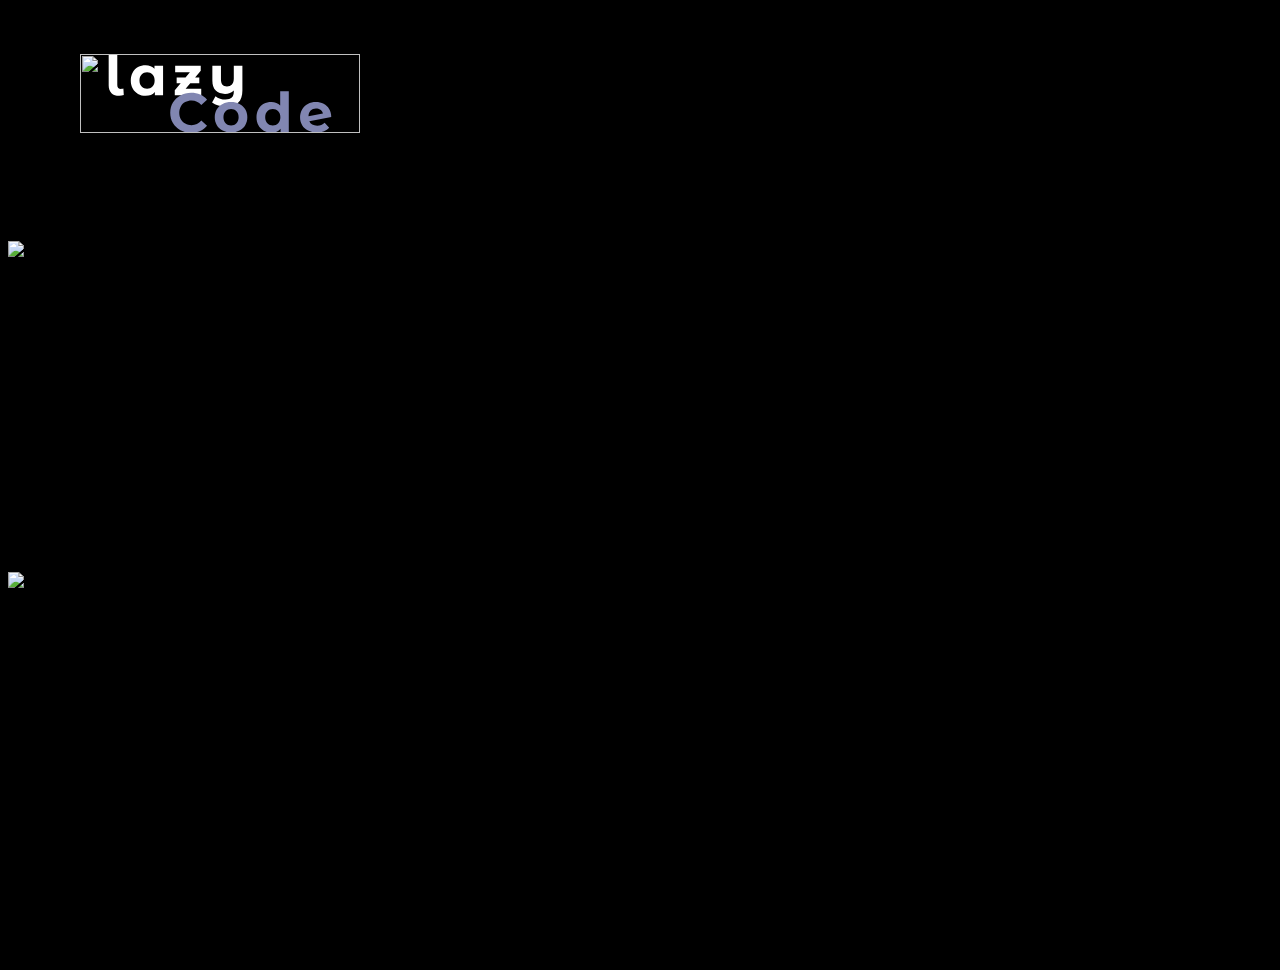
==== commit 32c07945: "added fix for images to displlay" ====
--- a/index.html
+++ b/index.html
@@ -1,49 +1,115 @@
 <!DOCTYPE html>
 <html lang="en">
-<head>
-    <meta charset="UTF-8">
-    <meta http-equiv="X-UA-Compatible" content="IE=edge">
-    <meta name="viewport" content="width=device-width, initial-scale=1.0">
-    <link rel="stylesheet" href="./Styles/index.css">
-        <title>LazyCode</title>
-</head>
-<body>
-    <div class="header">
-        <img src="./Assets/Images/lazycode.svg"/>
-        <div class="corner">
-            Contributors 
-            <img src="./Assets/Images/externallinklogo.svg" alt="" srcset="">
+  <head>
+    <meta charset="UTF-8" />
+    <meta http-equiv="X-UA-Compatible" content="IE=edge" />
+    <meta name="viewport" content="width=device-width, initial-scale=1.0" />
+    <title>lazyCode</title>
+    <link rel="stylesheet" href="./Styles/index.css" />
+  </head>
+  <body>
+    <div class="nav">
+      <div class="nav-child nav-child1">
+        <img src="../Assets/images/lazycode.svg" alt="" class="logo" />
+      </div>
+      <div class="nav-child nav-child2">
+        <a>About()</a>
+        <a>Docs()</a>
+        <a>GitHub()</a>
+      </div>
+    </div>
+    <div class="hero">
+      <div class="hero-child hero-child1">
+        <p class="main main1">
+          No more keeping your
+          <span
+            >valuable<br />
+            codes</span
+          >
+          in shady Github <br />repositories.
+        </p>
+        <div class="main main2">
+          <h2>Create your own</h2>
+          <h1>Webository()</h1>
         </div>
-
-
+        <div class="main main3">
+          <a><span>Create</span> &nbsp Webository()</a>
+          <a><span>View</span> &nbsp Demo()</a>
+        </div>
+      </div>
+      <div class="hero-child hero-child2">
+        <img src="./Assets/Images/lazyCat.svg" />
+      </div>
     </div>
-    <div class="containers">
-    <div class="right-container">
-        <div class="textt">
-            Metus sed dolor orci condimentum sodales. Enim, tellus eu sed eleifend non 
-            div.vulputate. Tortor viverra imperdiet ultricies ut sollicitudin tempor non cras non. Sed integer sed tincidunt massa sit suscipit nec id. A convallis eu arcu lacinia mattis elementum eget mattis.
-        </div>
-        <img src="./Assets/Images/logo.svg" alt="" srcset="">
+    <div class="section1">
+      <p>
+        <span class="inc">Welcome to lazy<span class="blue">Code</span></span
+        >,<br />
+        A stunning all-in-one <span class="blue">template</span> for organising
+        your codes and<br />
+        hosting them on the web.
+      </p>
     </div>
-    <div class="left-container">
-        <img class="a cf" src="./Assets/Images/cf.svg" alt="" srcset="">
-        <img class="a lc" src="./Assets/Images/leetcode.svg" alt="" srcset="">
-        <img class="a hr" src="./Assets/Images/hackerrank.svg" alt="" srcset="">
-        <img class="a cc" src="./Assets/Images/codechef.svg" alt="" srcset="">
-        <img class="a mis" src="./Assets/Images/Mis.svg" alt="" srcset="">
-
+    <div class="section2">
+      <div class="section2-child1">
+        <h1>
+          Simple &<br />
+          <span>Minimal</span>
+        </h1>
+      </div>
+      <div class="section2-child2">
+        <p>
+          This <span>simple</span> but<br />
+          <span>appealing design</span><br />
+          template will help<br />
+          you <span>focus</span> and<br />
+          <span>keep track</span> of all<br />
+          of the code files.
+        </p>
+      </div>
     </div>
-    
-</div>
-<div class="foot">
-    <img src="./Assets/Images/tempo2.png" alt="" srcset="">
-    <div class="t1">&larr; &nbsp;&nbsp;&nbsp; tempor non cras</div>
-    <div class="t2">&larr; &nbsp;&nbsp;&nbsp; imperdiet ultricies ut</div>
-    <div class="t3">&larr; &nbsp;&nbsp;&nbsp; arcu lacinia mattis</div>
-    <div class="t4">&larr; &nbsp;&nbsp;&nbsp; tempor non cras</div>
-    <div class="t5">&larr; &nbsp;&nbsp;&nbsp; imperdiet ultricies ut</div>
-</div>
-    
-    <script src="Scripts/index.js"></script>
-</body>
+    <div class="section3">
+      <img src="./Assets/Images/codeTerminal.svg" alt="image" />
+      <h1 class="absolute"><span>Coders’</span> <br />Delight</h1>
+    </div>
+    <div class="section2">
+      <div class="section2-child1">
+        <h1>
+          Open<br />
+          <span>Source</span>
+        </h1>
+      </div>
+      <div class="section2-child2">
+        <p>
+          The project is <br />
+          <span>open to</span> <br />
+          <span>contribution,</span><br />
+          be our next
+          <span
+            >cool <br />
+            contributor.</span
+          >
+        </p>
+      </div>
+    </div>
+    <div class="section4">
+      <a><span>View &nbsp</span> Code<span class="git">(onGitHub)</span></a>
+      <a><span>Give &nbsp</span> Feedback<span class="git">(onGitHub)</span></a>
+    </div>
+    <div class="footer">
+      <div class="nav-child nav-child1">
+        <img src="./Assets/Images/lazyCodeLogo.svg" alt="" class="logo" />
+      </div>
+      <div class="child1 child">
+        <a>giveFeedback()</a>
+        <a>readDocs()</a>
+        <a>toContribute()</a>
+      </div>
+      <div class="child2 child">
+        <a>ourContributers()</a>
+        <a>projectDemo()</a>
+        <a>projectSourceCode()</a>
+      </div>
+    </div>
+  </body>
 </html>
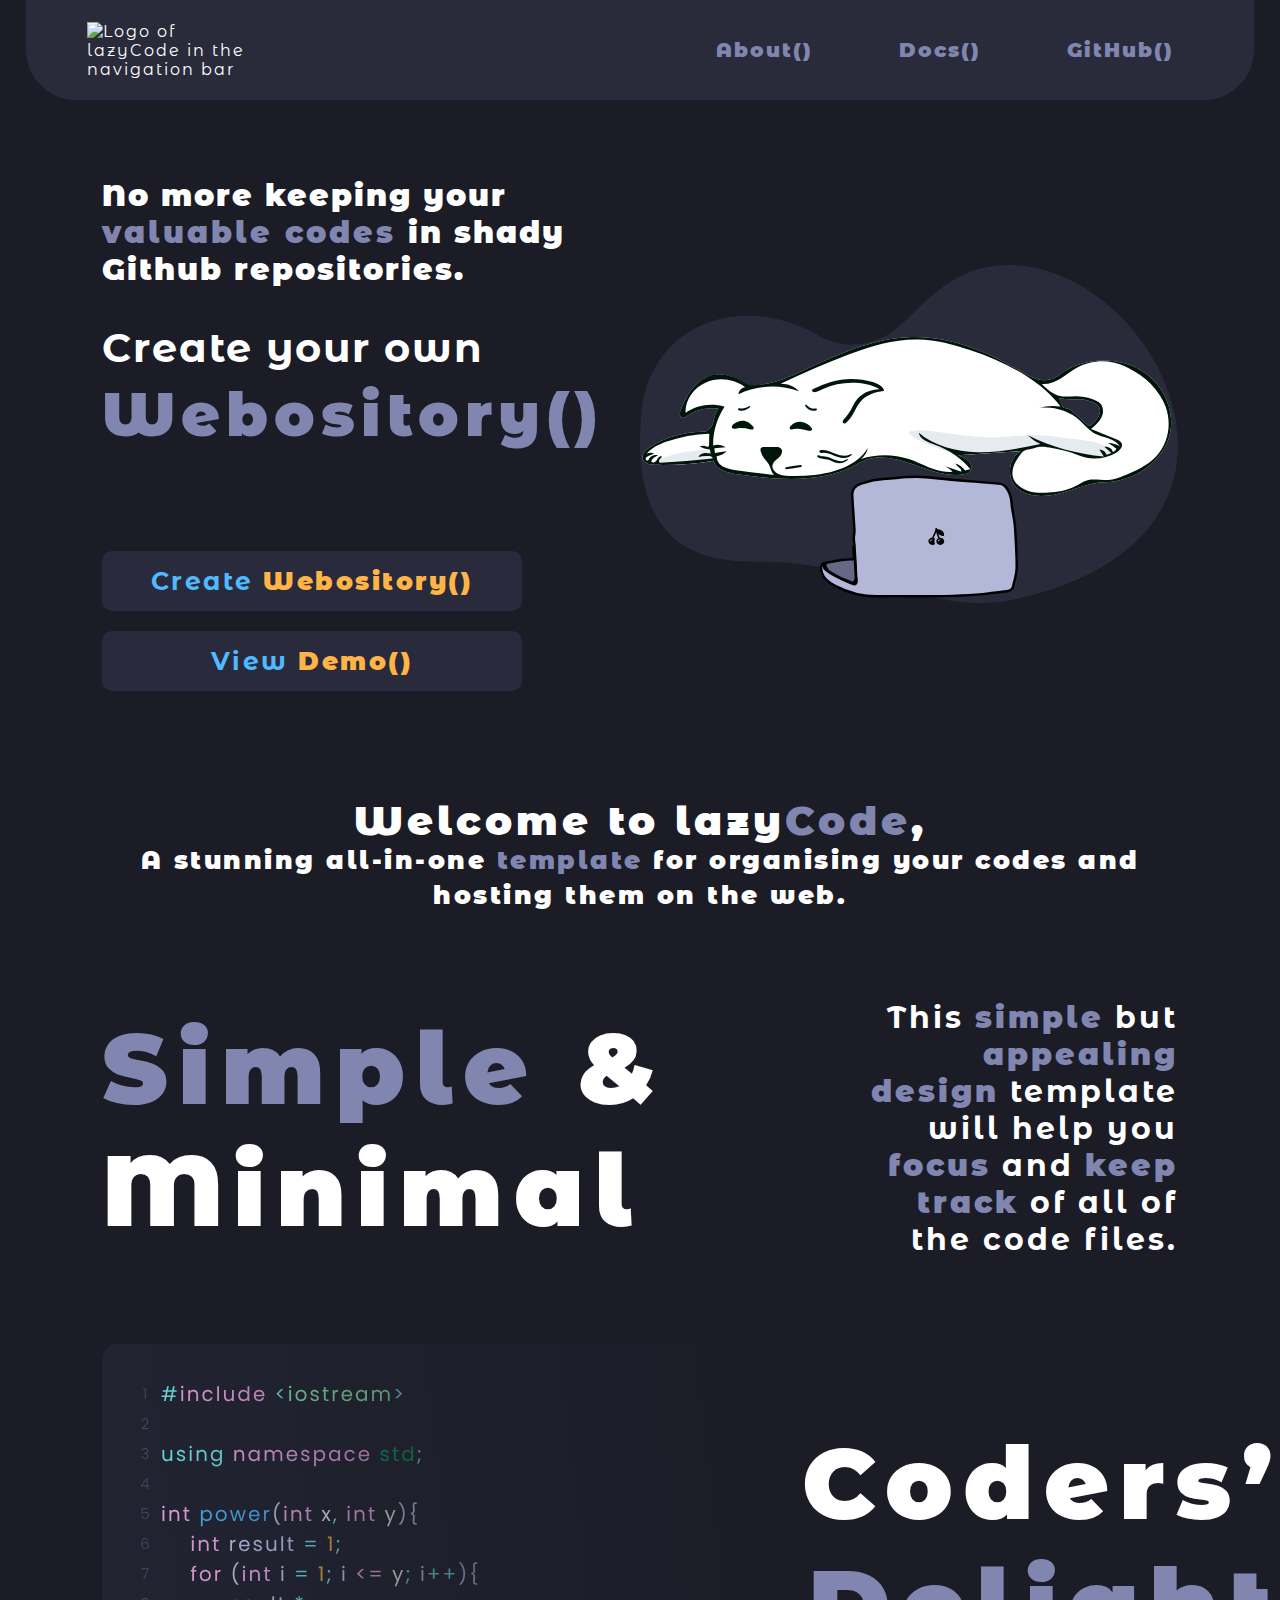
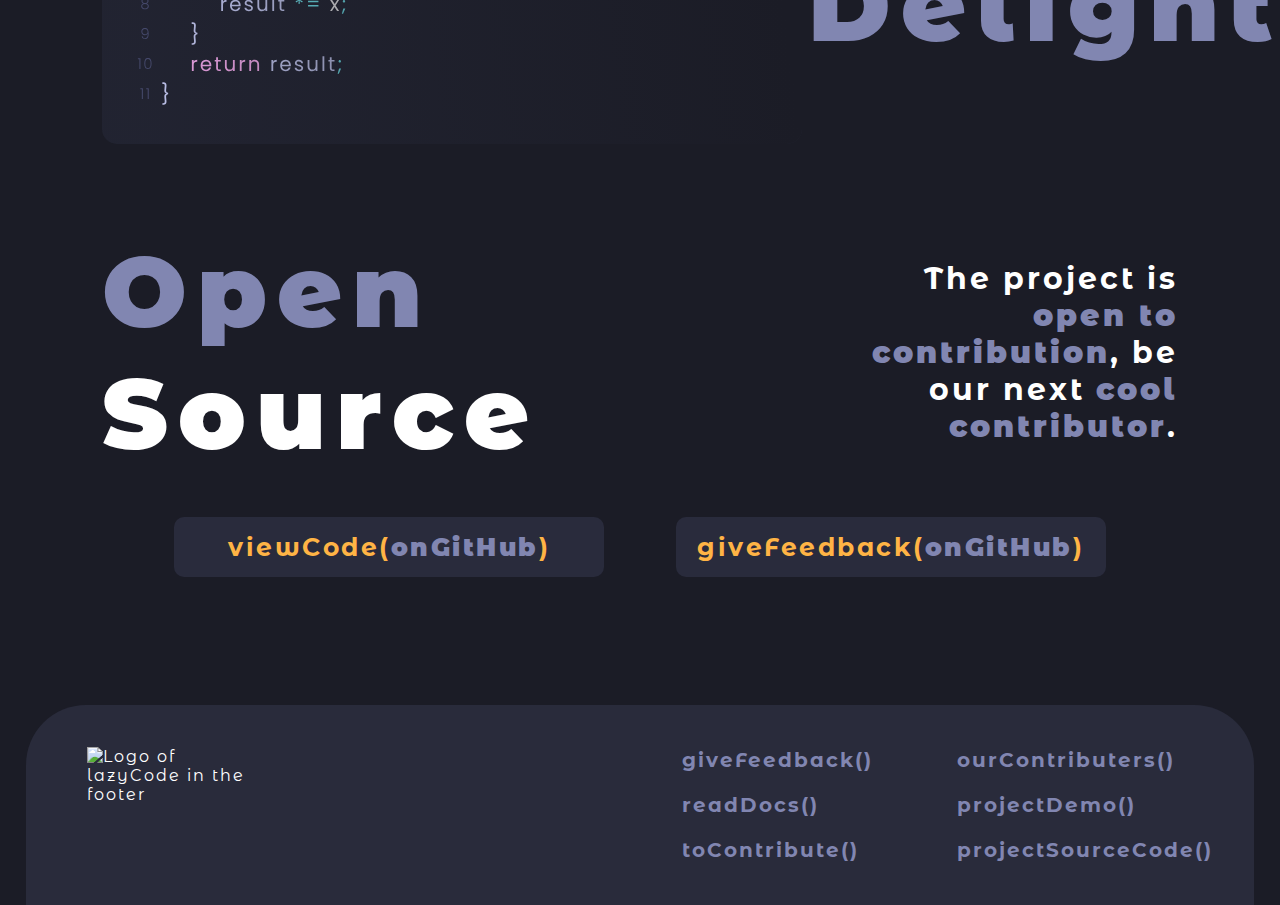
==== commit 52e64aee: "clean code" ====
--- a/index.html
+++ b/index.html
@@ -4,112 +4,108 @@
     <meta charset="UTF-8" />
     <meta http-equiv="X-UA-Compatible" content="IE=edge" />
     <meta name="viewport" content="width=device-width, initial-scale=1.0" />
-    <title>lazyCode</title>
+    <title>lazyCode &#124; Your own Webository</title>
+    <meta
+      name="description"
+      content="A stunning all-in-one template for organising your codes and hosting
+          them on the web."
+    />
     <link rel="stylesheet" href="./Styles/index.css" />
+    <script defer src="./Scripts/index.js"></script>
   </head>
   <body>
-    <div class="nav">
-      <div class="nav-child nav-child1">
-        <img src="../Assets/images/lazycode.svg" alt="" class="logo" />
-      </div>
-      <div class="nav-child nav-child2">
-        <a>About()</a>
-        <a>Docs()</a>
-        <a>GitHub()</a>
-      </div>
-    </div>
-    <div class="hero">
-      <div class="hero-child hero-child1">
-        <p class="main main1">
-          No more keeping your
-          <span
-            >valuable<br />
-            codes</span
-          >
-          in shady Github <br />repositories.
+    <header>
+      <img
+        src="./Assets/images/lazyCodeLogo.svg"
+        alt="Logo of lazyCode in the navigation bar"
+        class="lazyCodeLogoHeader"
+      />
+      <nav>
+        <ul>
+          <li><a href="#about">About()</a></li>
+          <li href="">Docs()</li>
+          <li href="">GitHub()</li>
+        </ul>
+        <div class="mobileNavigationButton">
+          <a>openMenu() <strong> >_ </strong></a>
+        </div>
+      </nav>
+    </header>
+    <main>
+      <article class="heroSection">
+        <section class="heroSectionLeftColumn">
+          <h1 class="headerLine">
+            No more keeping your <span> valuable codes </span> in shady Github
+            repositories.
+          </h1>
+          <h2>Create your own</h2>
+          <h1 class="headingText"><span> Webository() </span></h1>
+          <button>Create <span>Webository()</span></button>
+          <button>View <span>Demo()</span></button>
+        </section>
+        <img
+          src="./Assets/Images/lazyCat.svg"
+          alt="A lazy cat snoozing next to its laptop"
+          class="lazyCatImage"
+        />
+      </article>
+      <article id="about">
+        <h1 class="lazyCodeWelcome">Welcome to lazy<span>Code</span>,</h1>
+        <p class="lazyCodeDescription">
+          A stunning all-in-one <span>template</span> for organising your codes
+          and hosting them on the web.
         </p>
-        <div class="main main2">
-          <h2>Create your own</h2>
-          <h1>Webository()</h1>
+      </article>
+      <article class="simpleMinimalWrapper">
+        <h1><span>Simple</span> & Minimal</h1>
+        <p>
+          This <span>simple</span> but <span>appealing design</span> template will help you <span>focus</span> and <span>keep
+          track</span> of all of the code files.
+        </p>
+      </article>
+      <article class="codersDelightWrapper">
+        <img
+          src="./Assets/Images/codeTerminal.svg"
+          alt="A well written code snippet in a terminal"
+          class="codeTerminalImage"
+        />
+        <h1>Coders’ <span>Delight</span></h1>
+      </article>
+      <article class="openSourceWrapper">
+        <div class="openSourceTextWrapper">
+          <h1><span>Open</span> Source</h1>
+          <p>
+            The project is <span>open to contribution</span>, be our next <span>cool contributor</span>.
+          </p>
         </div>
-        <div class="main main3">
-          <a><span>Create</span> &nbsp Webository()</a>
-          <a><span>View</span> &nbsp Demo()</a>
+        <section class="openSourceButtons">
+          <button>viewCode(<span>onGitHub</span>)</button>
+          <button>giveFeedback(<span>onGitHub</span>)</button>
+        </section>
+      </article>
+    </main>
+    <footer>
+      <img
+        src="./Assets/images/lazyCodeLogo.svg"
+        alt="Logo of lazyCode in the footer"
+        class="lazyCodeLogoFooter"
+      />
+      <div class="footerLinksColumnWrapper">
+        <div class="footerLinksColumnOne">
+          <ul>
+            <li>giveFeedback()</li>
+            <li>readDocs()</li>
+            <li>toContribute()</li>
+          </ul>
+        </div>
+        <div class="footerLinksColumnTwo">
+          <ul>
+            <li>ourContributers()</li>
+            <li>projectDemo()</li>
+            <li>projectSourceCode()</li>
+          </ul>
         </div>
       </div>
-      <div class="hero-child hero-child2">
-        <img src="./Assets/Images/lazyCat.svg" />
-      </div>
-    </div>
-    <div class="section1">
-      <p>
-        <span class="inc">Welcome to lazy<span class="blue">Code</span></span
-        >,<br />
-        A stunning all-in-one <span class="blue">template</span> for organising
-        your codes and<br />
-        hosting them on the web.
-      </p>
-    </div>
-    <div class="section2">
-      <div class="section2-child1">
-        <h1>
-          Simple &<br />
-          <span>Minimal</span>
-        </h1>
-      </div>
-      <div class="section2-child2">
-        <p>
-          This <span>simple</span> but<br />
-          <span>appealing design</span><br />
-          template will help<br />
-          you <span>focus</span> and<br />
-          <span>keep track</span> of all<br />
-          of the code files.
-        </p>
-      </div>
-    </div>
-    <div class="section3">
-      <img src="./Assets/Images/codeTerminal.svg" alt="image" />
-      <h1 class="absolute"><span>Coders’</span> <br />Delight</h1>
-    </div>
-    <div class="section2">
-      <div class="section2-child1">
-        <h1>
-          Open<br />
-          <span>Source</span>
-        </h1>
-      </div>
-      <div class="section2-child2">
-        <p>
-          The project is <br />
-          <span>open to</span> <br />
-          <span>contribution,</span><br />
-          be our next
-          <span
-            >cool <br />
-            contributor.</span
-          >
-        </p>
-      </div>
-    </div>
-    <div class="section4">
-      <a><span>View &nbsp</span> Code<span class="git">(onGitHub)</span></a>
-      <a><span>Give &nbsp</span> Feedback<span class="git">(onGitHub)</span></a>
-    </div>
-    <div class="footer">
-      <div class="nav-child nav-child1">
-        <img src="./Assets/Images/lazyCodeLogo.svg" alt="" class="logo" />
-      </div>
-      <div class="child1 child">
-        <a>giveFeedback()</a>
-        <a>readDocs()</a>
-        <a>toContribute()</a>
-      </div>
-      <div class="child2 child">
-        <a>ourContributers()</a>
-        <a>projectDemo()</a>
-        <a>projectSourceCode()</a>
-      </div>
-    </div>
+    </footer>
   </body>
 </html>
--- a/Styles/index.css
+++ b/Styles/index.css
@@ -1,259 +1,268 @@
-/* Let's get this party started. */
-body{
-
-    background-color: black;
-}
-.rectangle11{
-    position: absolute;
-    width: 1540px;
-    height: 185px;
-    left: 0px;
-    top: 0px;
-    background: #1B1C26;
-
-}
-.logo{
-    position: absolute;
-    width: 280px;
-    height: 79px;
-    left: 80px;
-    top: 54px;
-    font-family: Montserrat Alternates;
-    font-style: normal;
-    font-weight: bold;
-    font-size: 60px;
-    line-height: 40px;
-/* or 67% */
-    align-items: center;
-    letter-spacing: 0.1em;
-    color: #FFFFFF;
-    display: flex;
-}
-.btn{
-    position: absolute;
-    width: 500px;
-    height: 88px;
-    left: 860px;
-    top: 50px;
-}
-.group24{
-    
-    position: absolute;
-    width: 305px;
-    height: 30px;
-    left: 957px;
-    top: 77px;
-
-}
-.group4{
-    position: absolute;
-    width: 450px;
-    height: 35px;
-    left: 80px;
-    top: 235px;
-}
-.text1{
-    position: absolute;
-width: 1280px;
-height: 225px;
-left: 80px;
-top: 291px;
-
-font-family: Montserrat Alternates;
-font-style: normal;
-font-weight: bold;
-font-size: 20px;
-line-height: 40px;
-/* or 200% */
-
-display: flex;
-align-items: center;
-text-align: justify;
-letter-spacing: 0.1em;
-
-color: #FFFFFF;
-}
-.text2{
-    position: absolute;
-width: 780px;
-height: 280px;
-left: 80px;
-top: 518px;
-
-font-family: Montserrat Alternates;
-font-style: normal;
-font-weight: bold;
-font-size: 20px;
-line-height: 40px;
-/* or 200% */
-
-text-align: justify;
-letter-spacing: 0.1em;
-
-color: #FFFFFF;
-}
-.compiler{
-    position: absolute;
-    width: 1280px;
-    height: 790px;
-    left: 80px;
-    top: 851px;
-    background: #222432;
-    border-radius: 15px;
-
-}
-
-.run{
-    position: absolute;
-    width: 426px;
-    height: 38px;
-    left: 80px;
-    top: 878px;
-
-    font-family: Poppins;
-    font-style: normal;
-    font-weight: bold;
-    font-size: 25px;
-    line-height: 30px;
-/* or 120% */
-     display: flex;
-    align-items: center;
-    text-align: center;
-    letter-spacing: 0.1em;
-    color: #8186B1;
-   
-}
-.output{
-    position: absolute;
-    width: 426px;
-    height: 38px;
-    left: 507px;
-    top: 878px;
-
-    font-family: Poppins;
-    font-style: normal;
-    font-weight: bold;
-    font-size: 25px;
-    line-height: 30px;
-/* or 120% */
-
-    display: flex;
-    align-items: center;
-    text-align: center;
-    letter-spacing: 0.1em;
-
-    color: #8186B1;
-}
-.c{
-    position: absolute;
-    width: 427px;
-    height: 38px;
-    left: 933px;
-    top: 878px;
-
-    font-family: Poppins;
-    font-style: normal;
-    font-weight: bold;
-    font-size: 25px;
-    line-height: 30px;
-    display: flex;
-    align-items: center;
-    text-align: center;
-    letter-spacing: 0.1em;
-    color: #8186B1;
-
-}
-.nums{
-    
-    position: absolute;
-    width: 60px;
-    height: 700px;
-    left: 80px;
-    top: 935px;
-     font-family: Poppins;
-    font-style: normal;
-    font-weight: 300;
-    font-size: 15px;
-    line-height: 30px;
-/* or 200% */
-
-    display: flex;
-    align-items: center;
-    text-align: center;
-    letter-spacing: 0.1em;
-    color: #4A4E73;
-}
-.code{
-    position: absolute;
-    width: 1220px;
-    height: 670px;
-    left: 0px;
-    top: 935px;
-    padding-bottom: 20px;
-    font-family: Poppins;
-    font-style: normal;
-    font-weight: normal;
-    font-size: 15px;
-    line-height: 30px;
-    display: flex;
-    align-items: center;
-    letter-spacing: 0.1em;
-    color: #76F7FF;
-}
-.group25{
-     position: absolute;
-    width: 400px;
-    height: 60px;
-    left: 220px;
-    top: 1685px;
-}
-.back{
-    position: absolute;
-    width: 380px;
-    height: 55px;
-    left: 220px;
-    top: 1685px;
-
-    font-family: Montserrat Alternates;
-    font-style: normal;
-    font-weight: bold;
-    font-size: 25px;
-    line-height: 40px;
-    /* or 160% */
-
-    display: flex;
-    align-items: center;
-    text-align: center;
-    letter-spacing: 0.1em;
-
-    color: #FFFFFF;
-}
-.group26{
-    position: absolute;
-    width: 400px;
-    height: 60px;
-    left: 820px;
-    top: 1685px;
-    padding-bottom: 50px;
-}
-.next{
-    position: absolute;
-    width: 380px;
-    height: 55px;
-    left: 820px;
-    top: 1685px;
-
-    font-family: Montserrat Alternates;
-    font-style: normal;
-    font-weight: bold;
-    font-size: 1px;
-    line-height: 40px;
-    /* or 160% */
-
-    display: flex;
-    align-items: center;
-    text-align: center;
-    letter-spacing: 0.1em;
-
-    color: #FFFFFF;
+@import url("https://fonts.googleapis.com/css2?family=Montserrat+Alternates:wght@200;300;400;500;600;700;800;900&display=swap");
+
+* {
+  margin: 0;
+  padding: 0;
+  font-family: "Montserrat Alternates", sans-serif;
+  color: white;
+  letter-spacing: 2px;
+}
+
+span {
+  color: #8186b1;
+  letter-spacing: 0.1em;
+  font-weight: 900;
+}
+
+body {
+  background-color: #1b1c26;
+}
+
+button span {
+  color: #ffb445;
+}
+
+main {
+  margin: 6% 8% 8% 8%;
+}
+
+/* Navigation Menu */
+
+header {
+  display: flex;
+  align-items: center;
+  justify-content: space-between;
+  border-bottom-left-radius: 50px;
+  border-bottom-right-radius: 50px;
+  background-color: #292b3b;
+  width: 96%;
+  margin: 0% 2%;
+  box-sizing: border-box;
+  height: 100px;
+}
+
+nav li {
+  display: inline;
+  font-style: normal;
+  font-weight: 900;
+  font-size: 20px;
+  line-height: 40px;
+  margin: 0 5rem 0 0;
+  color: #8186b1;
+}
+
+.lazyCodeLogoHeader {
+  width: 10rem;
+  margin-left: 5%;
+}
+
+.mobileNavigationButton {
+  display: none;
+}
+
+/* Hero Section */
+
+.heroSection {
+  display: flex;
+  justify-content: space-between;
+  align-items: center;
+  width: 100%;
+  margin-bottom: 10%;
+}
+
+.headerLine {
+  width: 100%;
+  margin-bottom: 30px;
+  font-size: 25px;
+  font-style: normal;
+  font-weight: 900;
+  font-size: 30px;
+}
+
+.heroSectionLeftColumn h2 {
+  width: 100%;
+  font-weight: 700;
+  font-size: 40px;
+  line-height: 60px;
+}
+
+.headingText {
+  font-style: normal;
+  font-weight: 900;
+  font-size: 60px;
+  margin-bottom: 80px;
+}
+
+.heroSectionLeftColumn button {
+  width: 78%;
+  height: 60px;
+  background: #292b3c;
+  border-radius: 10px;
+  border: none;
+  margin-top: 20px;
+  font-style: normal;
+  font-weight: bold;
+  font-size: 25px;
+  line-height: 40px;
+  color: #4fbaff;
+}
+
+.lazyCatImage {
+  width: 50%;
+}
+
+a{
+  color: #8186b1;
+  text-decoration: none;
+}
+
+a:hover {
+  cursor: pointer;
+  color: #fff;
+  transition: color 0.5s;
+}
+
+.lazyCodeWelcome {
+  width: 100%;
+  font-style: normal;
+  font-weight: 900;
+  font-size: 40px;
+  line-height: 45px;
+  text-align: center;
+  letter-spacing: 0.1em;
+  color: #ffffff;
+}
+
+.lazyCodeDescription {
+  width: 100%;
+  font-weight: 900;
+  font-size: 25px;
+  line-height: 35px;
+  text-align: center;
+  letter-spacing: 0.1em;
+  color: #ffffff;
+}
+
+.simpleMinimalWrapper {
+  margin: 8% 0%;
+  display: flex;
+  justify-content: space-between;
+  align-items: center;
+}
+
+p {
+  font-weight: bold;
+  width: 30%;
+  font-size: 30px;
+  text-align: right;
+  letter-spacing: 0.1em;
+  color: #ffffff;
+}
+
+.simpleMinimalWrapper h1 {
+  width: 620px;
+  font-weight: 900;
+  font-size: 100px;
+  line-height: 122px;
+  letter-spacing: 0.1em;
+}
+
+.codersDelightWrapper {
+  display: flex;
+  justify-content: space-between;
+  align-items: center;
+  margin-bottom: 8%;
+}
+
+.codersDelightWrapper h1 {
+  width: 620px;
+  font-weight: 900;
+  font-size: 100px;
+  line-height: 122px;
+  letter-spacing: 0.1em;
+  text-align: right;
+}
+
+.openSourceTextWrapper {
+  margin: 8% 0% 4%;
+  display: flex;
+  justify-content: space-between;
+  align-items: center;
+}
+
+.openSourceTextWrapper h1 {
+  width: 620px;
+  font-weight: 900;
+  font-size: 100px;
+  line-height: 122px;
+  letter-spacing: 0.1em;
+}
+
+.openSourceButtons {
+  display: flex;
+  justify-content: space-evenly;
+  align-items: center;
+}
+
+button {
+  background: #292b3c;
+  border-radius: 10px;
+  width: 40%;
+  height: 60px;
+  letter-spacing: 0.1em;
+  font-weight: bold;
+  font-size: 25px;
+  line-height: 40px;
+  color: #ffb445;
+  border: none;
+}
+
+.openSourceButtons button span {
+  color: #8186b1;
+}
+
+/* footer */
+
+footer {
+  display: flex;
+  align-items: center;
+  justify-content: space-between;
+  border-top-left-radius: 60px;
+  border-top-right-radius: 60px;
+  background-color: #292b3b;
+  width: 96%;
+  margin-left: 2%;
+  margin-top: 10%;
+  box-sizing: border-box;
+  height: 200px;
+}
+
+.lazyCodeLogoFooter {
+  width: 10rem;
+  margin-left: 5%;
+  margin-top: -60px;
+}
+
+.footerLinksColumnWrapper {
+  width: 50%;
+  flex-wrap: wrap;
+  display: flex;
+  justify-content: space-around;
+  align-items: center;
+  font-style: normal;
+  font-weight: bold;
+  font-size: 20px;
+  line-height: 45px;
+}
+
+footer li {
+  color: #8186b1;
+  list-style-type: none;
+}
+
+footer li:hover {
+  cursor: pointer;
+  color: #fff;
+  transition: color 0.5s;
+  border-bottom: none;
 }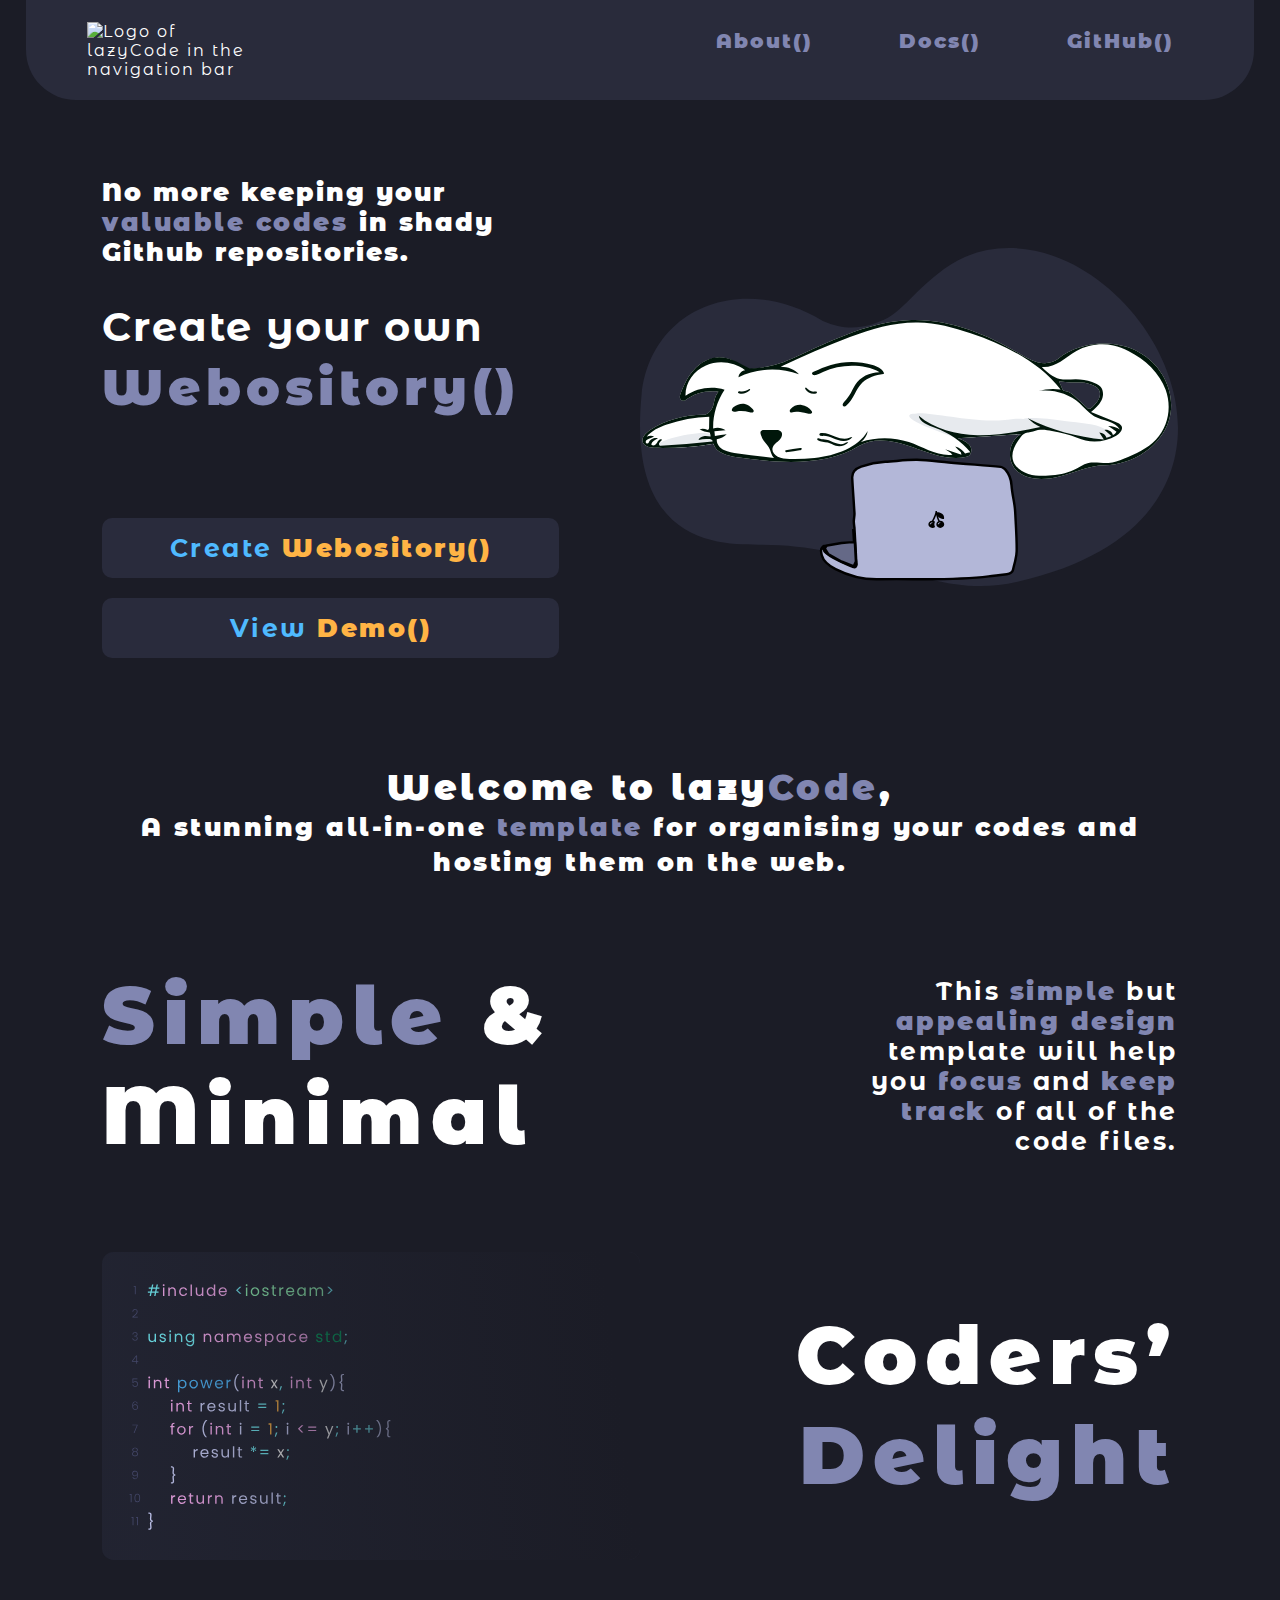
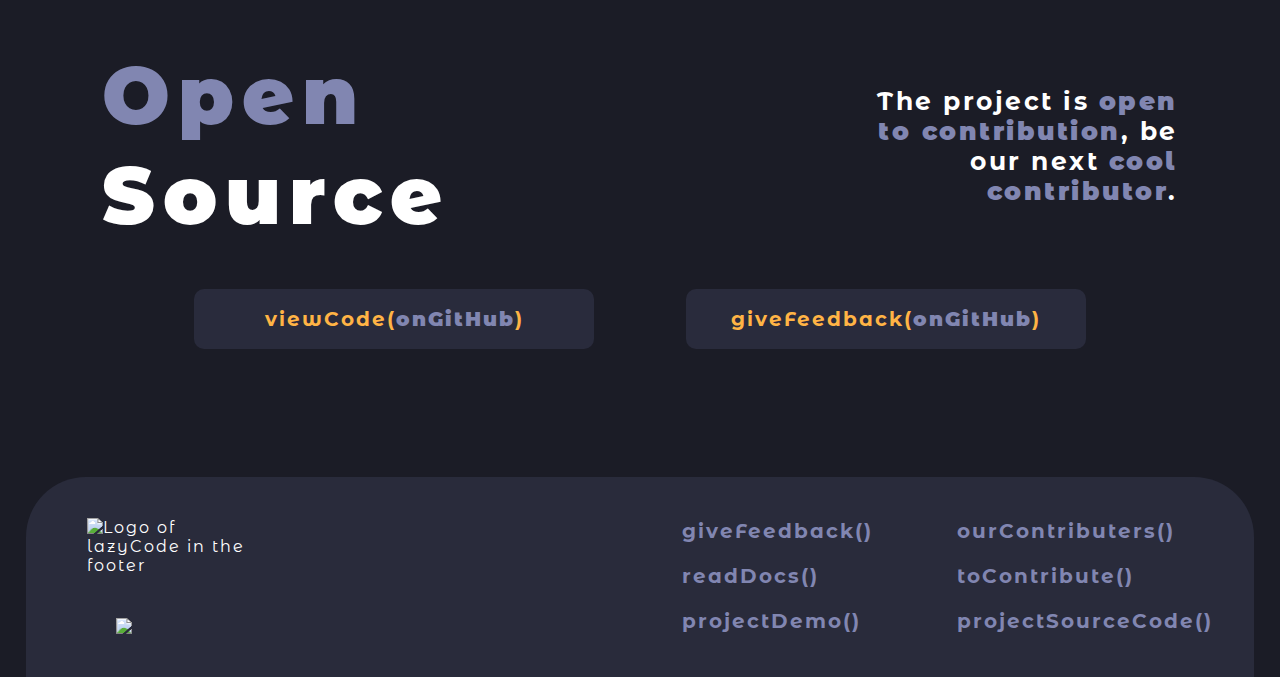
==== commit 67a017e6: "ADDED scrolltop and inserted a new jQuery" ====
--- a/index.html
+++ b/index.html
@@ -4,16 +4,33 @@
     <meta charset="UTF-8" />
     <meta http-equiv="X-UA-Compatible" content="IE=edge" />
     <meta name="viewport" content="width=device-width, initial-scale=1.0" />
-    <title>lazyCode &#124; Your own Webository</title>
     <meta
       name="description"
       content="A stunning all-in-one template for organising your codes and hosting
           them on the web."
     />
+    <meta
+      property="og:title"
+      content="Create your own Webository with lazyCode"
+    />
+    <meta property="og:site_name" content="lazyCode | Your own Webository" />
+    <meta
+      property="og:description"
+      content="A stunning all-in-one template for organising your codes and hosting
+          them on the web."
+    />
+    <meta property="og:image" content="./Assets/Images/lazyCatPreview.png" />
+    <meta property="og:url" content="https://lazycodetemplate.netlify.app" />
+    <link rel="icon" type="image/svg" href="./Assets/Images/lazyCodeLogo.svg" />
+    <!-- <link rel="icon" href="/favicon.ico" sizes="any"> 32×32 -->
+    <!-- <link rel="icon" href="/icon.svg" type="image/svg+xml"> -->
+    <!-- <link rel="apple-touch-icon" href="/apple-touch-icon.png"> 180×180 -->
+    <title>lazyCode &#124; Your own Webository</title>
     <link rel="stylesheet" href="./Styles/index.css" />
     <script defer src="./Scripts/index.js"></script>
   </head>
   <body>
+    <a name="top"></a>
     <header>
       <img
         src="./Assets/images/lazyCodeLogo.svg"
@@ -23,11 +40,18 @@
       <nav>
         <ul>
           <li><a href="#about">About()</a></li>
-          <li href="">Docs()</li>
-          <li href="">GitHub()</li>
+          <li><a href="#docs">Docs()</a></li>
+          <li>
+            <a
+              href="https://github.com/encodeArnab/lazyCode"
+              target="_blank"
+              rel="noreferrer"
+              >GitHub()</a
+            >
+          </li>
         </ul>
         <div class="mobileNavigationButton">
-          <a>openMenu() <strong> >_ </strong></a>
+          <a>openMenu() <strong> >_</strong></a>
         </div>
       </nav>
     </header>
@@ -59,8 +83,9 @@
       <article class="simpleMinimalWrapper">
         <h1><span>Simple</span> & Minimal</h1>
         <p>
-          This <span>simple</span> but <span>appealing design</span> template will help you <span>focus</span> and <span>keep
-          track</span> of all of the code files.
+          This <span>simple</span> but <span>appealing design</span> template
+          will help you <span>focus</span> and <span>keep track</span> of all of
+          the code files.
         </p>
       </article>
       <article class="codersDelightWrapper">
@@ -75,12 +100,17 @@
         <div class="openSourceTextWrapper">
           <h1><span>Open</span> Source</h1>
           <p>
-            The project is <span>open to contribution</span>, be our next <span>cool contributor</span>.
+            The project is <span>open to contribution</span>, be our next
+            <span>cool contributor</span>.
           </p>
         </div>
         <section class="openSourceButtons">
-          <button>viewCode(<span>onGitHub</span>)</button>
-          <button>giveFeedback(<span>onGitHub</span>)</button>
+          <a href="https://github.com/encodeArnab/lazyCode"
+            ><button>viewCode(<span>onGitHub</span>)</button></a
+          >
+          <a href="https://github.com/encodeArnab/lazyCode/discussions"
+            ><button>giveFeedback(<span>onGitHub</span>)</button></a
+          >
         </section>
       </article>
     </main>
@@ -90,19 +120,45 @@
         alt="Logo of lazyCode in the footer"
         class="lazyCodeLogoFooter"
       />
+      <a href="#top" class="scroll"
+        ><img src="./Assets/images/scroll-up.png" />
+      </a>
       <div class="footerLinksColumnWrapper">
         <div class="footerLinksColumnOne">
           <ul>
-            <li>giveFeedback()</li>
-            <li>readDocs()</li>
-            <li>toContribute()</li>
+            <li>
+              <a href="https://github.com/encodeArnab/lazyCode/discussions"
+                >giveFeedback()</a
+              >
+            </li>
+            <li>
+              <a
+                href="https://github.com/encodeArnab/lazyCode/blob/main/README.md"
+                >readDocs()</a
+              >
+            </li>
+            <li><a href="">projectDemo()</a></li>
           </ul>
         </div>
         <div class="footerLinksColumnTwo">
           <ul>
-            <li>ourContributers()</li>
-            <li>projectDemo()</li>
-            <li>projectSourceCode()</li>
+            <li>
+              <a
+                href="https://github.com/encodeArnab/lazyCode/graphs/contributors"
+                >ourContributers()</a
+              >
+            </li>
+            <li>
+              <a
+                href="https://github.com/encodeArnab/lazyCode/blob/main/CONTRIBUTING.md"
+                >toContribute()</a
+              >
+            </li>
+            <li>
+              <a href="https://github.com/encodeArnab/lazyCode"
+                >projectSourceCode()</a
+              >
+            </li>
           </ul>
         </div>
       </div>
--- a/Styles/index.css
+++ b/Styles/index.css
@@ -1,9 +1,9 @@
-@import url("https://fonts.googleapis.com/css2?family=Montserrat+Alternates:wght@200;300;400;500;600;700;800;900&display=swap");
+@import url('https://fonts.googleapis.com/css2?family=Montserrat+Alternates:wght@200;300;400;500;600;700;800;900&display=swap');
 
 * {
   margin: 0;
   padding: 0;
-  font-family: "Montserrat Alternates", sans-serif;
+  font-family: 'Montserrat Alternates', sans-serif;
   color: white;
   letter-spacing: 2px;
 }
@@ -26,7 +26,9 @@
   margin: 6% 8% 8% 8%;
 }
 
-/* Navigation Menu */
+.mobileNavigationButton {
+  visibility: hidden;
+}
 
 header {
   display: flex;
@@ -56,12 +58,6 @@
   margin-left: 5%;
 }
 
-.mobileNavigationButton {
-  display: none;
-}
-
-/* Hero Section */
-
 .heroSection {
   display: flex;
   justify-content: space-between;
@@ -71,9 +67,8 @@
 }
 
 .headerLine {
-  width: 100%;
+  width: 90%;
   margin-bottom: 30px;
-  font-size: 25px;
   font-style: normal;
   font-weight: 900;
   font-size: 30px;
@@ -89,12 +84,12 @@
 .headingText {
   font-style: normal;
   font-weight: 900;
-  font-size: 60px;
+  font-size: 56px;
   margin-bottom: 80px;
 }
 
 .heroSectionLeftColumn button {
-  width: 78%;
+  width: 76%;
   height: 60px;
   background: #292b3c;
   border-radius: 10px;
@@ -111,7 +106,7 @@
   width: 50%;
 }
 
-a{
+a {
   color: #8186b1;
   text-decoration: none;
 }
@@ -152,7 +147,7 @@
 
 p {
   font-weight: bold;
-  width: 30%;
+  width: 29%;
   font-size: 30px;
   text-align: right;
   letter-spacing: 0.1em;
@@ -207,7 +202,7 @@
 button {
   background: #292b3c;
   border-radius: 10px;
-  width: 40%;
+  width: 450px;
   height: 60px;
   letter-spacing: 0.1em;
   font-weight: bold;
@@ -219,6 +214,11 @@
 
 .openSourceButtons button span {
   color: #8186b1;
+}
+
+.openSourceButtons button:hover {
+  cursor: pointer;
+  color: white;
 }
 
 /* footer */
@@ -242,7 +242,13 @@
   margin-left: 5%;
   margin-top: -60px;
 }
-
+.scroll {
+  margin-left: -52%;
+  margin-top: 103px;
+}
+.scroll img {
+  height: 65px;
+}
 .footerLinksColumnWrapper {
   width: 50%;
   flex-wrap: wrap;
@@ -265,4 +271,285 @@
   color: #fff;
   transition: color 0.5s;
   border-bottom: none;
-}+}
+
+@media only screen and (min-width: 939px) and (max-width: 1300px) {
+  .headerLine {
+    font-size: 25px;
+  }
+
+  .headingText {
+    font-size: 50px;
+  }
+
+  .heroSectionLeftColumn button {
+    width: 85%;
+  }
+
+  .lazyCodeWelcome {
+    font-size: 35px;
+  }
+
+  .lazyCodeDescription {
+    font-size: 25px;
+  }
+
+  p {
+    font-size: 25px;
+  }
+
+  .simpleMinimalWrapper h1 {
+    font-size: 80px;
+    line-height: 100px;
+  }
+
+  .codersDelightWrapper h1 {
+    margin-left: -40%;
+    font-size: 80px;
+    line-height: 100px;
+  }
+
+  .codersDelightWrapper img {
+    width: 50%;
+  }
+
+  .openSourceTextWrapper h1 {
+    font-size: 80px;
+    line-height: 100px;
+  }
+
+  button {
+    width: 400px;
+    font-size: 20px;
+  }
+
+  .openSourceButtons button span {
+    color: #8186b1;
+  }
+}
+@media only screen and (min-width: 800px) and (max-width: 939px) {
+  .headerLine {
+    font-size: 25px;
+  }
+
+  .headingText {
+    font-size: 50px;
+  }
+
+  .heroSectionLeftColumn button {
+    width: 85%;
+  }
+
+  .lazyCodeWelcome {
+    font-size: 35px;
+  }
+
+  .lazyCodeDescription {
+    font-size: 25px;
+  }
+
+  p {
+    font-size: 20px;
+  }
+
+  .simpleMinimalWrapper h1 {
+    font-size: 80px;
+    line-height: 100px;
+  }
+
+  .codersDelightWrapper h1 {
+    margin-left: -40%;
+    font-size: 80px;
+    line-height: 100px;
+  }
+
+  .codersDelightWrapper img {
+    width: 50%;
+  }
+
+  .openSourceTextWrapper h1 {
+    font-size: 80px;
+    line-height: 100px;
+  }
+
+  button {
+    width: 400px;
+    font-size: 20px;
+  }
+
+  .openSourceButtons button span {
+    color: #8186b1;
+  }
+  .footerLinksColumnWrapper {
+    width: 50%;
+    flex-wrap: wrap;
+    display: flex;
+    justify-content: space-around;
+    align-items: center;
+    font-style: normal;
+    font-weight: bold;
+    font-size: 2vw;
+    line-height: 42px;
+  }
+}
+
+@media only screen and (min-width: 300px) and (max-width: 800px) {
+  nav li {
+    display: none;
+  }
+
+  .mobileNavigationButton {
+    visibility: visible;
+    font-weight: 700;
+    letter-spacing: 0.05em;
+  }
+
+  .mobileNavigationButton strong {
+    font-weight: 900;
+  }
+
+  header {
+    height: 80px;
+    border-bottom-left-radius: 25px;
+    border-bottom-right-radius: 25px;
+    padding: 0 5%;
+  }
+
+  .heroSection {
+    flex-wrap: wrap;
+    text-align: center;
+    width: 100%;
+    margin-top: 40px;
+  }
+
+  .headerLine {
+    width: 100%;
+    margin-bottom: 25px;
+    font-size: 18px;
+    line-height: 30px;
+  }
+
+  .lazyCodeLogoHeader {
+    width: 8rem;
+    margin-left: 0%;
+  }
+
+  .heroSectionLeftColumn h2 {
+    font-size: 25px;
+    line-height: 40px;
+  }
+
+  .headingText {
+    font-size: 35px;
+    margin-bottom: 30px;
+  }
+
+  .heroSectionLeftColumn button {
+    width: 100%;
+    font-size: 18px;
+    height: 50px;
+  }
+
+  .lazyCatImage {
+    width: 100%;
+    margin-top: 50px;
+    margin-bottom: 50px;
+  }
+
+  .lazyCodeWelcome {
+    font-size: 30px;
+    line-height: 40px;
+  }
+
+  .lazyCodeDescription {
+    font-size: 18px;
+    line-height: 30px;
+  }
+
+  .simpleMinimalWrapper {
+    flex-wrap: wrap;
+  }
+
+  p {
+    width: 100%;
+    font-size: 18px;
+    text-align: center;
+  }
+
+  .simpleMinimalWrapper h1 {
+    width: 100%;
+    text-align: center;
+    font-size: 50px;
+    line-height: 60px;
+    margin: 8% 0 4% 0;
+  }
+
+  .codersDelightWrapper {
+    flex-wrap: wrap;
+    flex-direction: column-reverse;
+  }
+
+  .codersDelightWrapper h1 {
+    width: 100%;
+    text-align: center;
+    font-size: 50px;
+    line-height: 60px;
+    margin: 8% 0 4% 0;
+  }
+
+  .codersDelightWrapper img {
+    width: 100%;
+  }
+
+  .openSourceTextWrapper {
+    flex-wrap: wrap;
+  }
+
+  .openSourceTextWrapper h1 {
+    width: 100%;
+    text-align: center;
+    font-size: 50px;
+    line-height: 60px;
+    margin: 8% 0 4% 0;
+  }
+
+  .openSourceButtons {
+    flex-wrap: wrap;
+  }
+
+  button {
+    margin-top: 5%;
+    width: 300px;
+    height: 40px;
+    font-size: 18px;
+  }
+
+  footer {
+    flex-wrap: wrap;
+    flex-direction: column-reverse;
+    height: 320px;
+    text-align: center;
+    margin-top: 15%;
+    padding: 8%;
+    border-top-left-radius: 25px;
+    border-top-right-radius: 25px;
+  }
+
+  .lazyCodeLogoFooter {
+    width: 10rem;
+    margin-left: 0%;
+  }
+  .scroll {
+    margin-left: -100%;
+    margin-top: 45px;
+  }
+  .scroll img {
+    height: 47px;
+  }
+  .footerLinksColumnWrapper {
+    width: 100%;
+    font-size: 16px;
+    line-height: 30px;
+    margin-bottom: 2%;
+  }
+}
